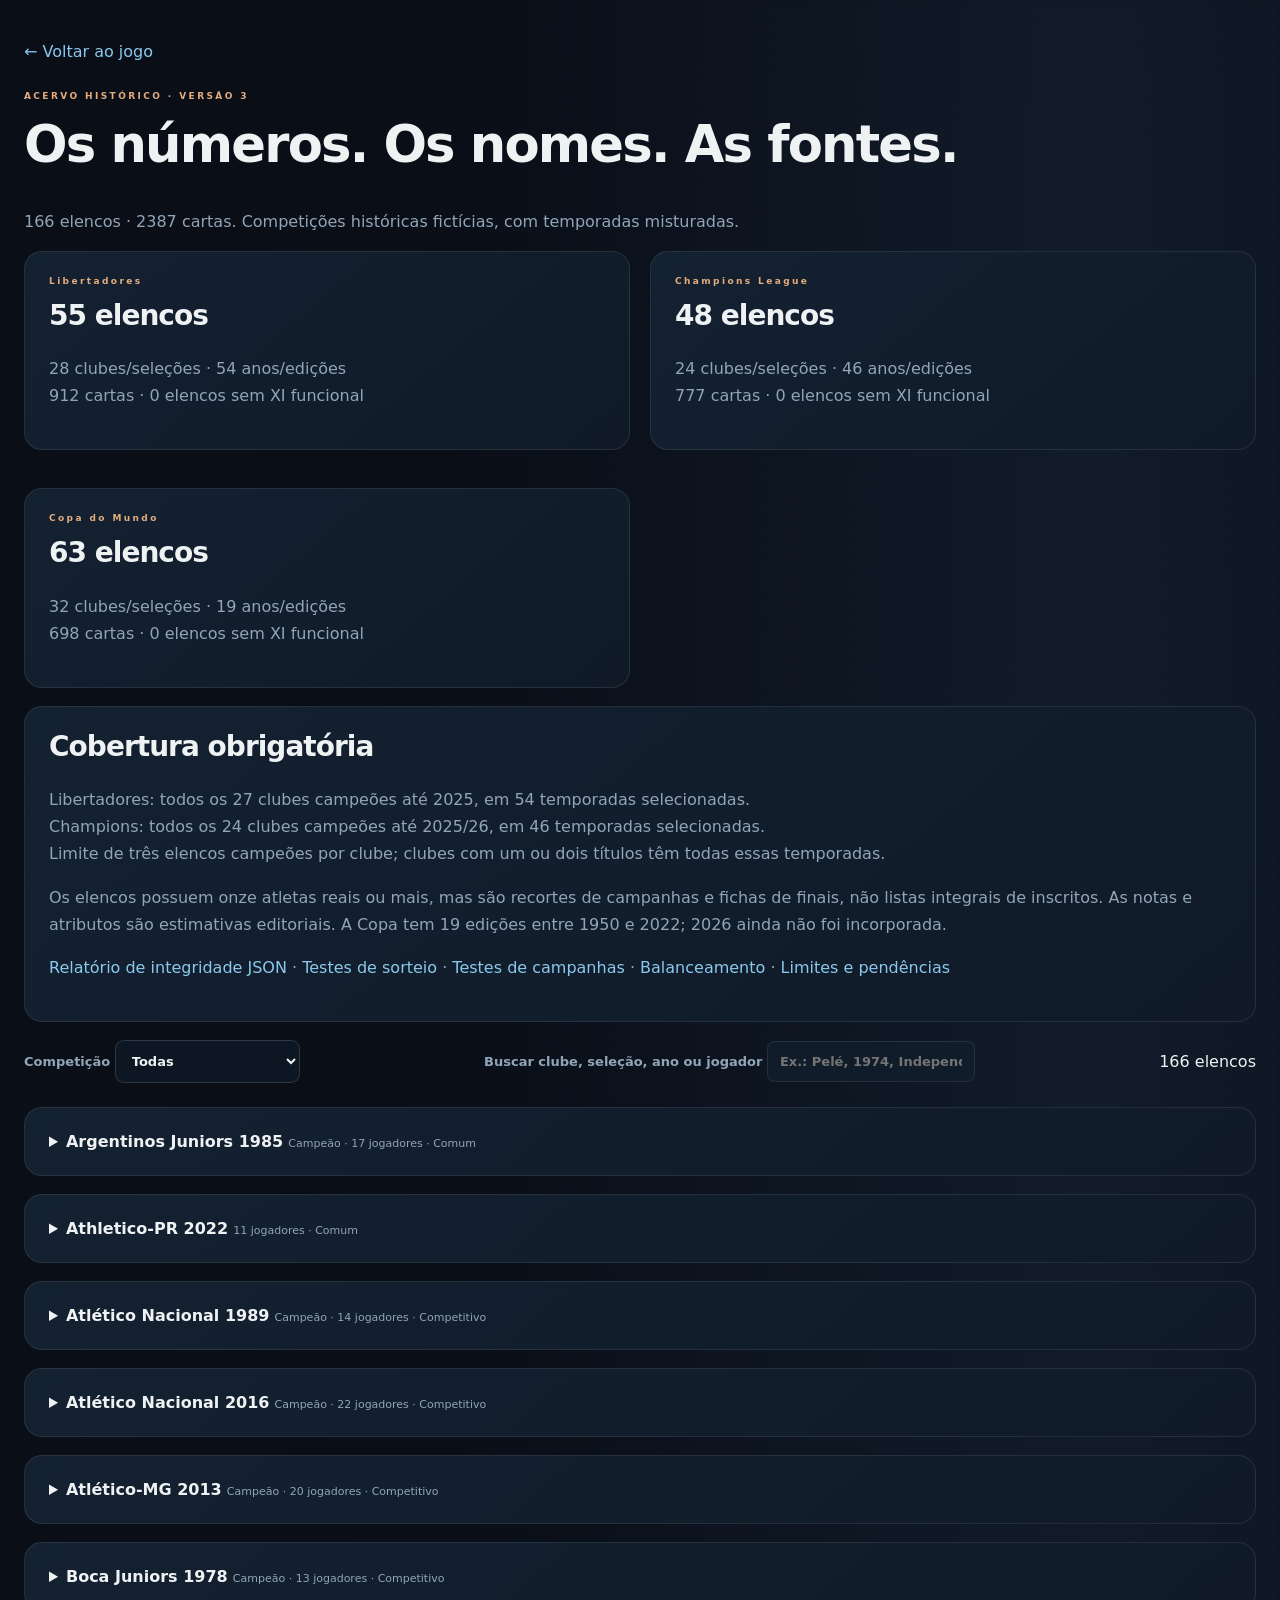
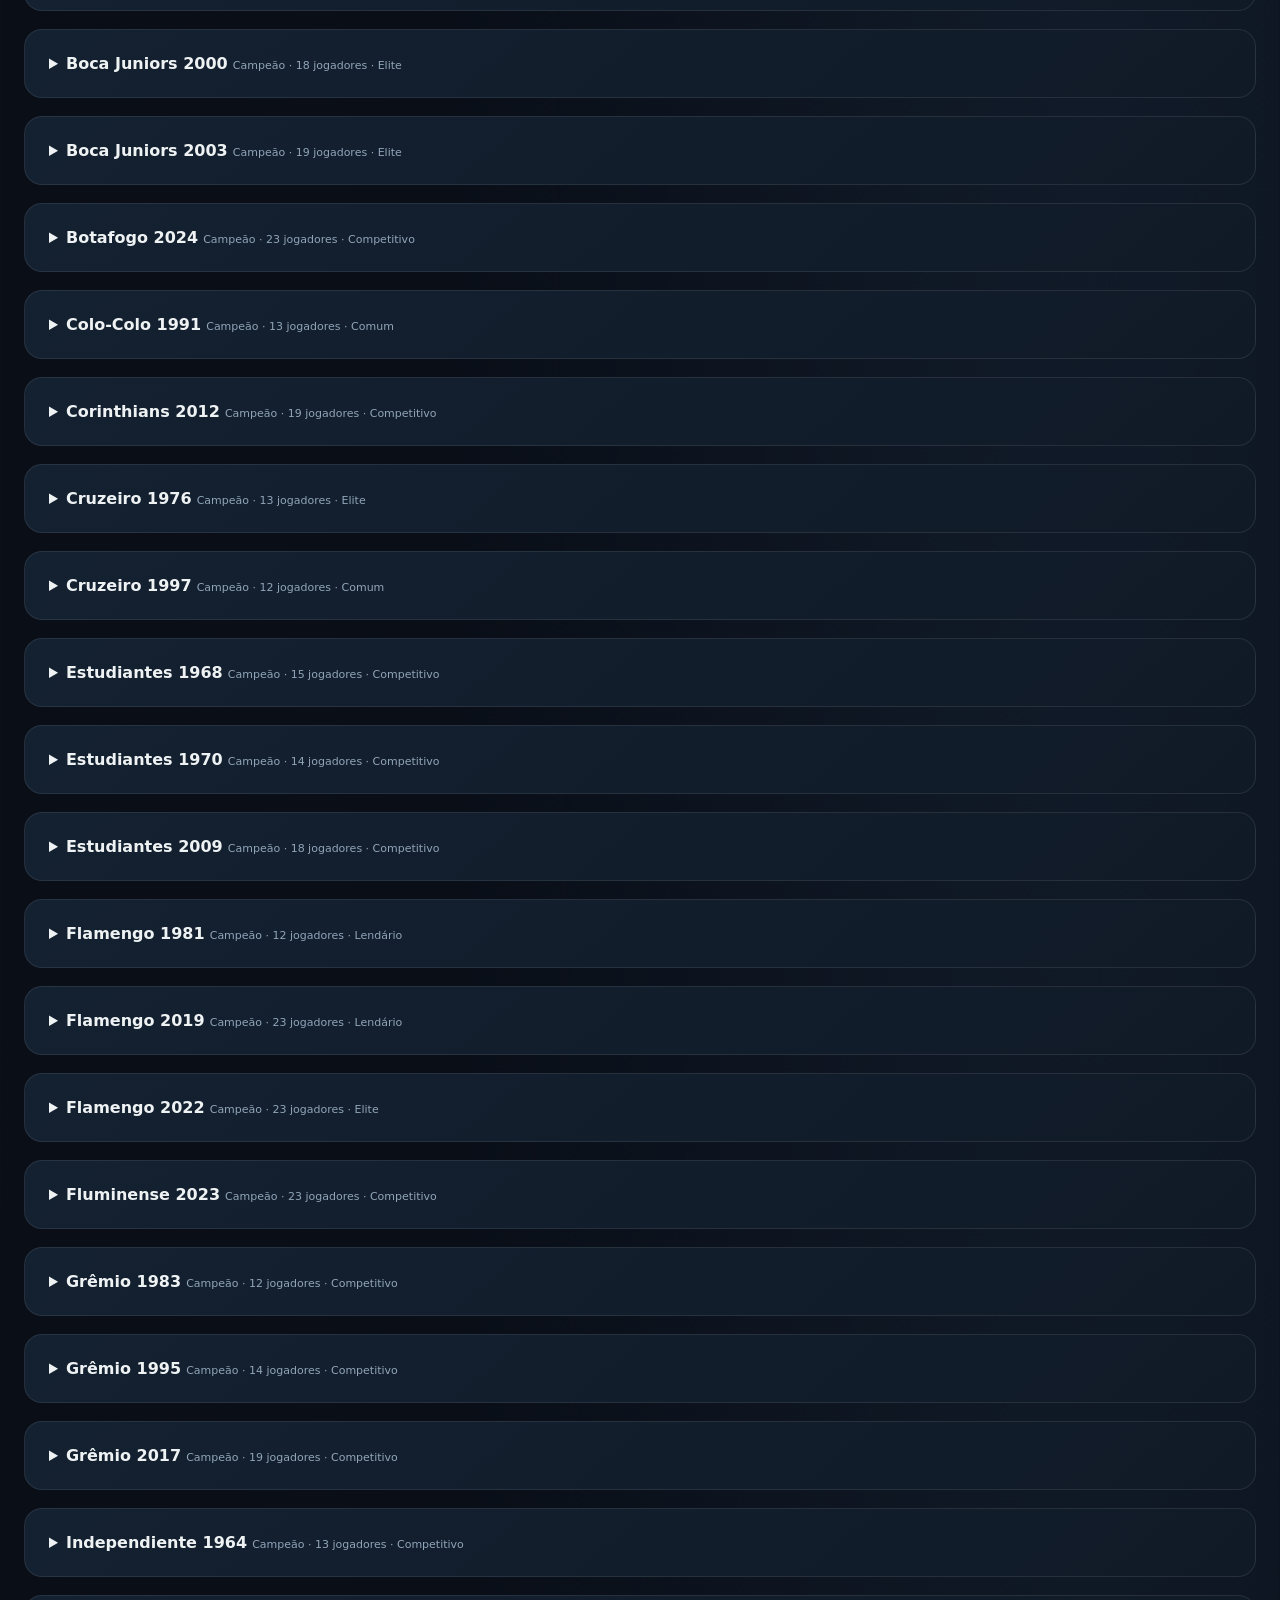
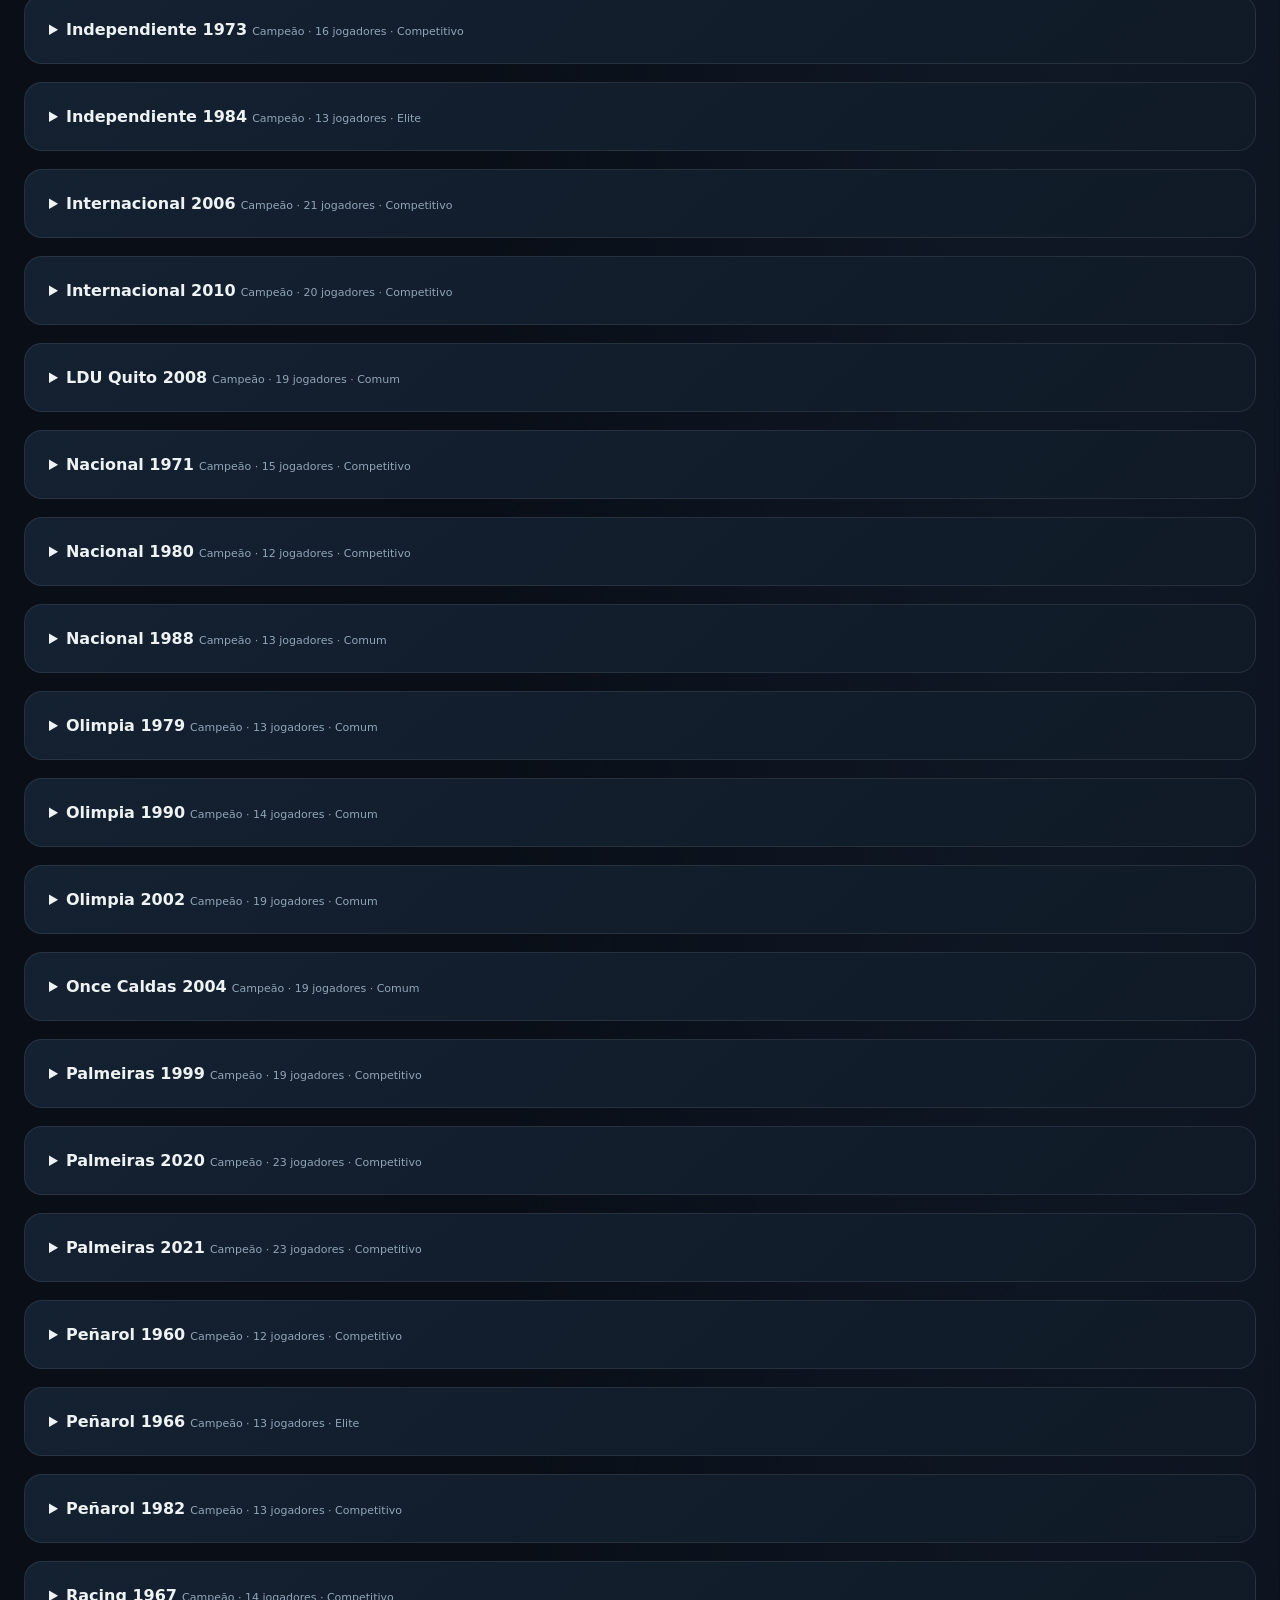
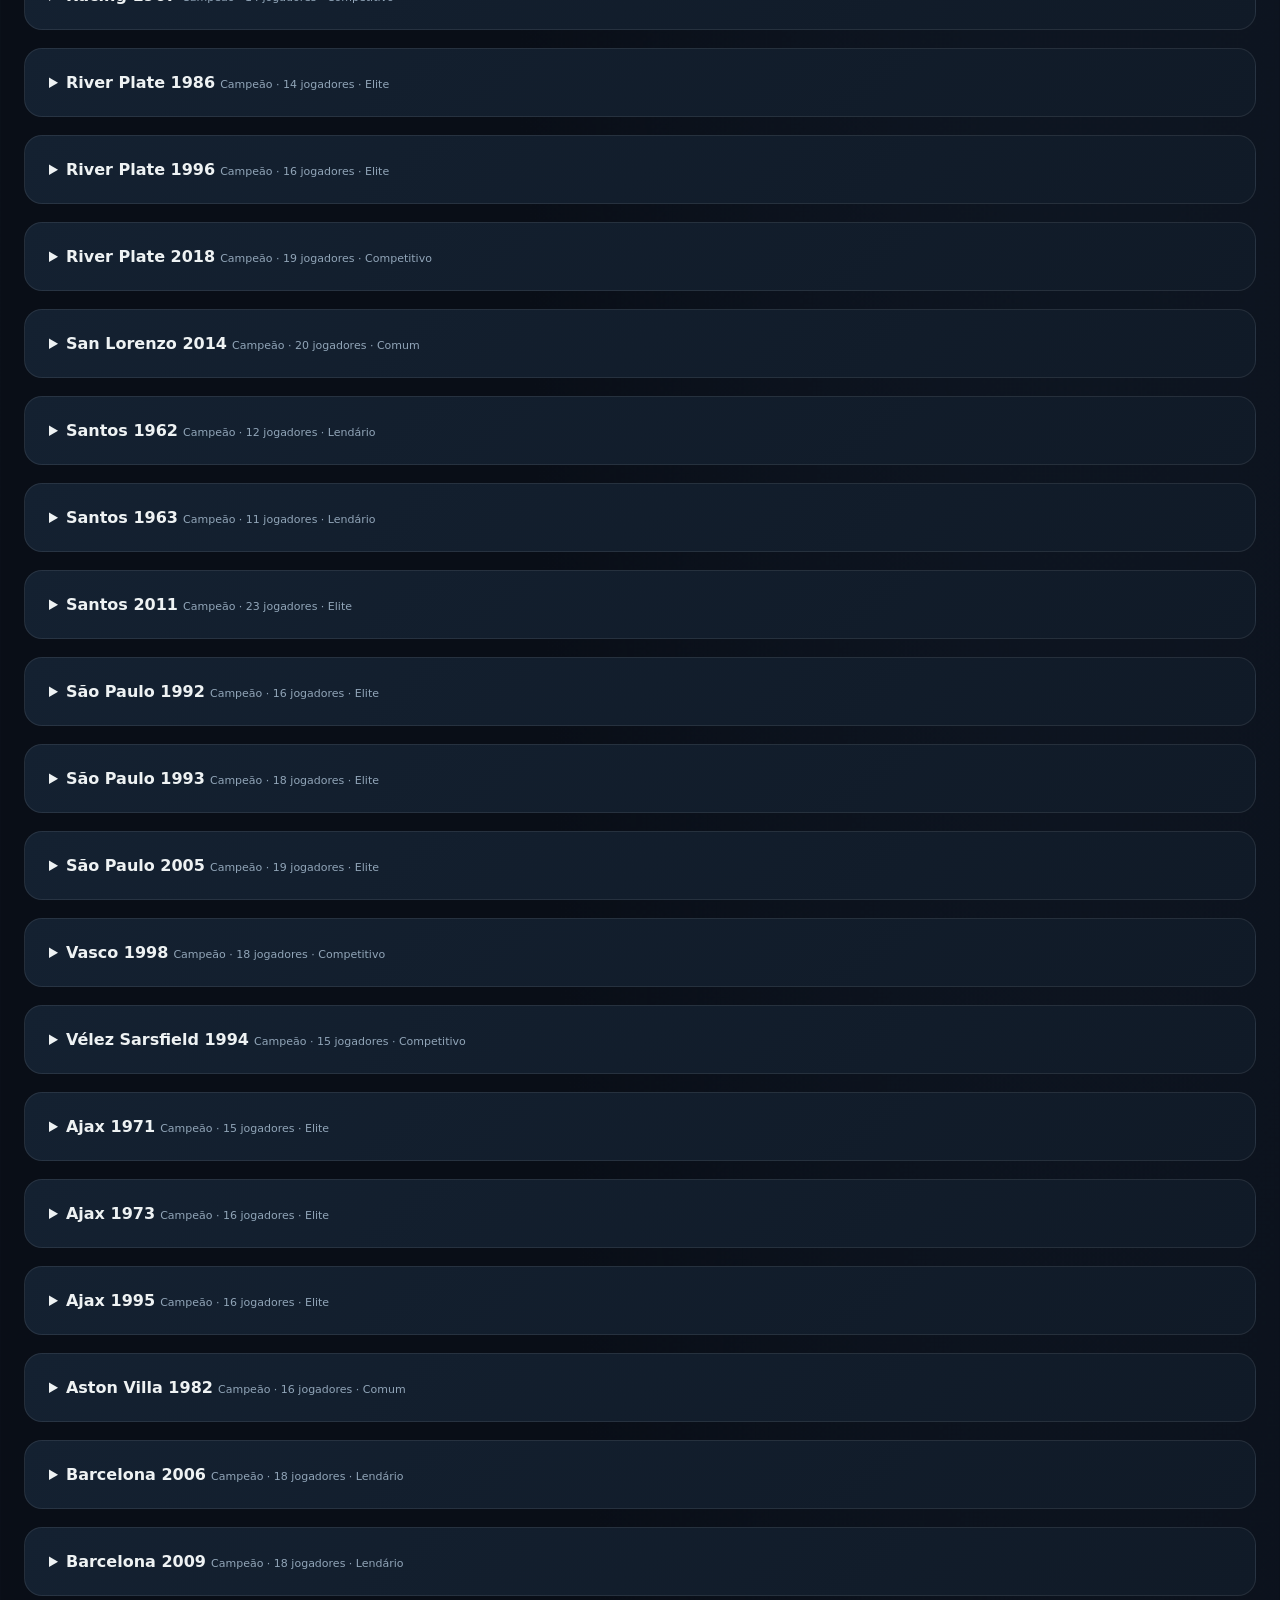
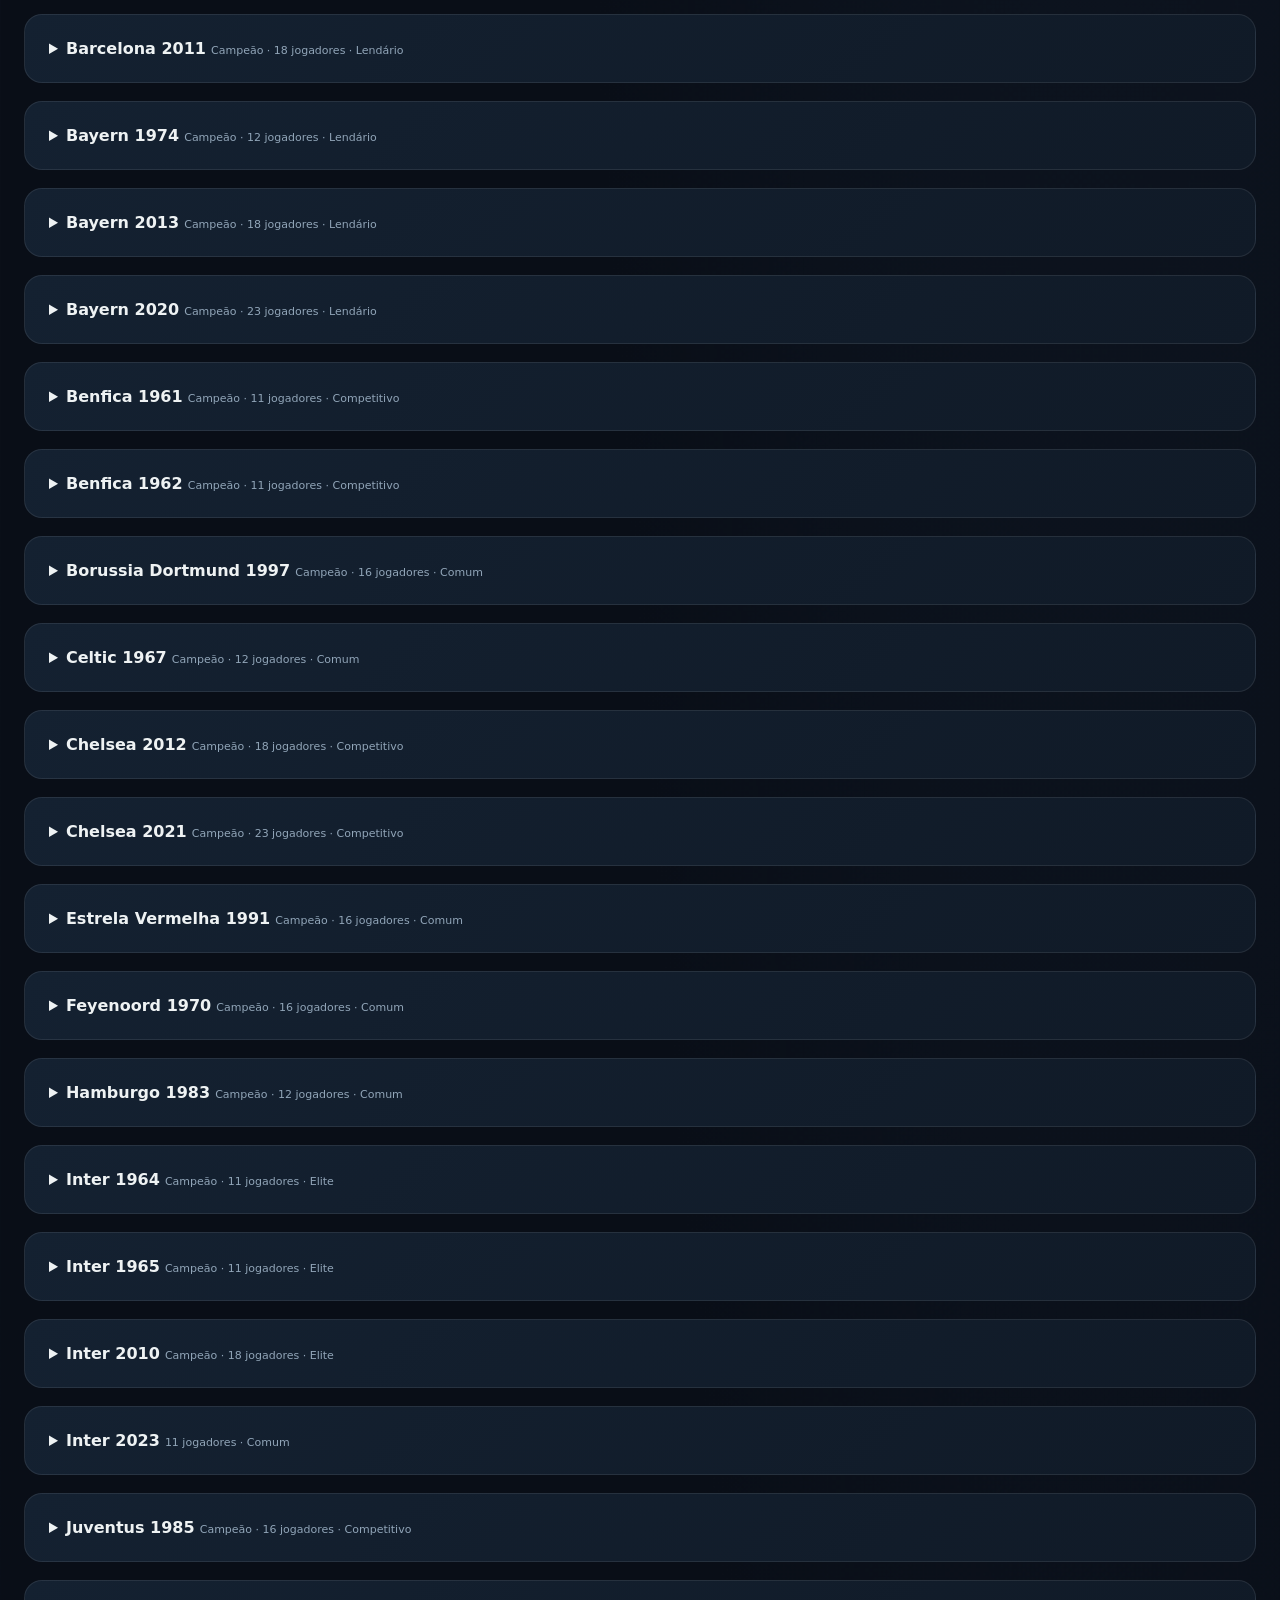
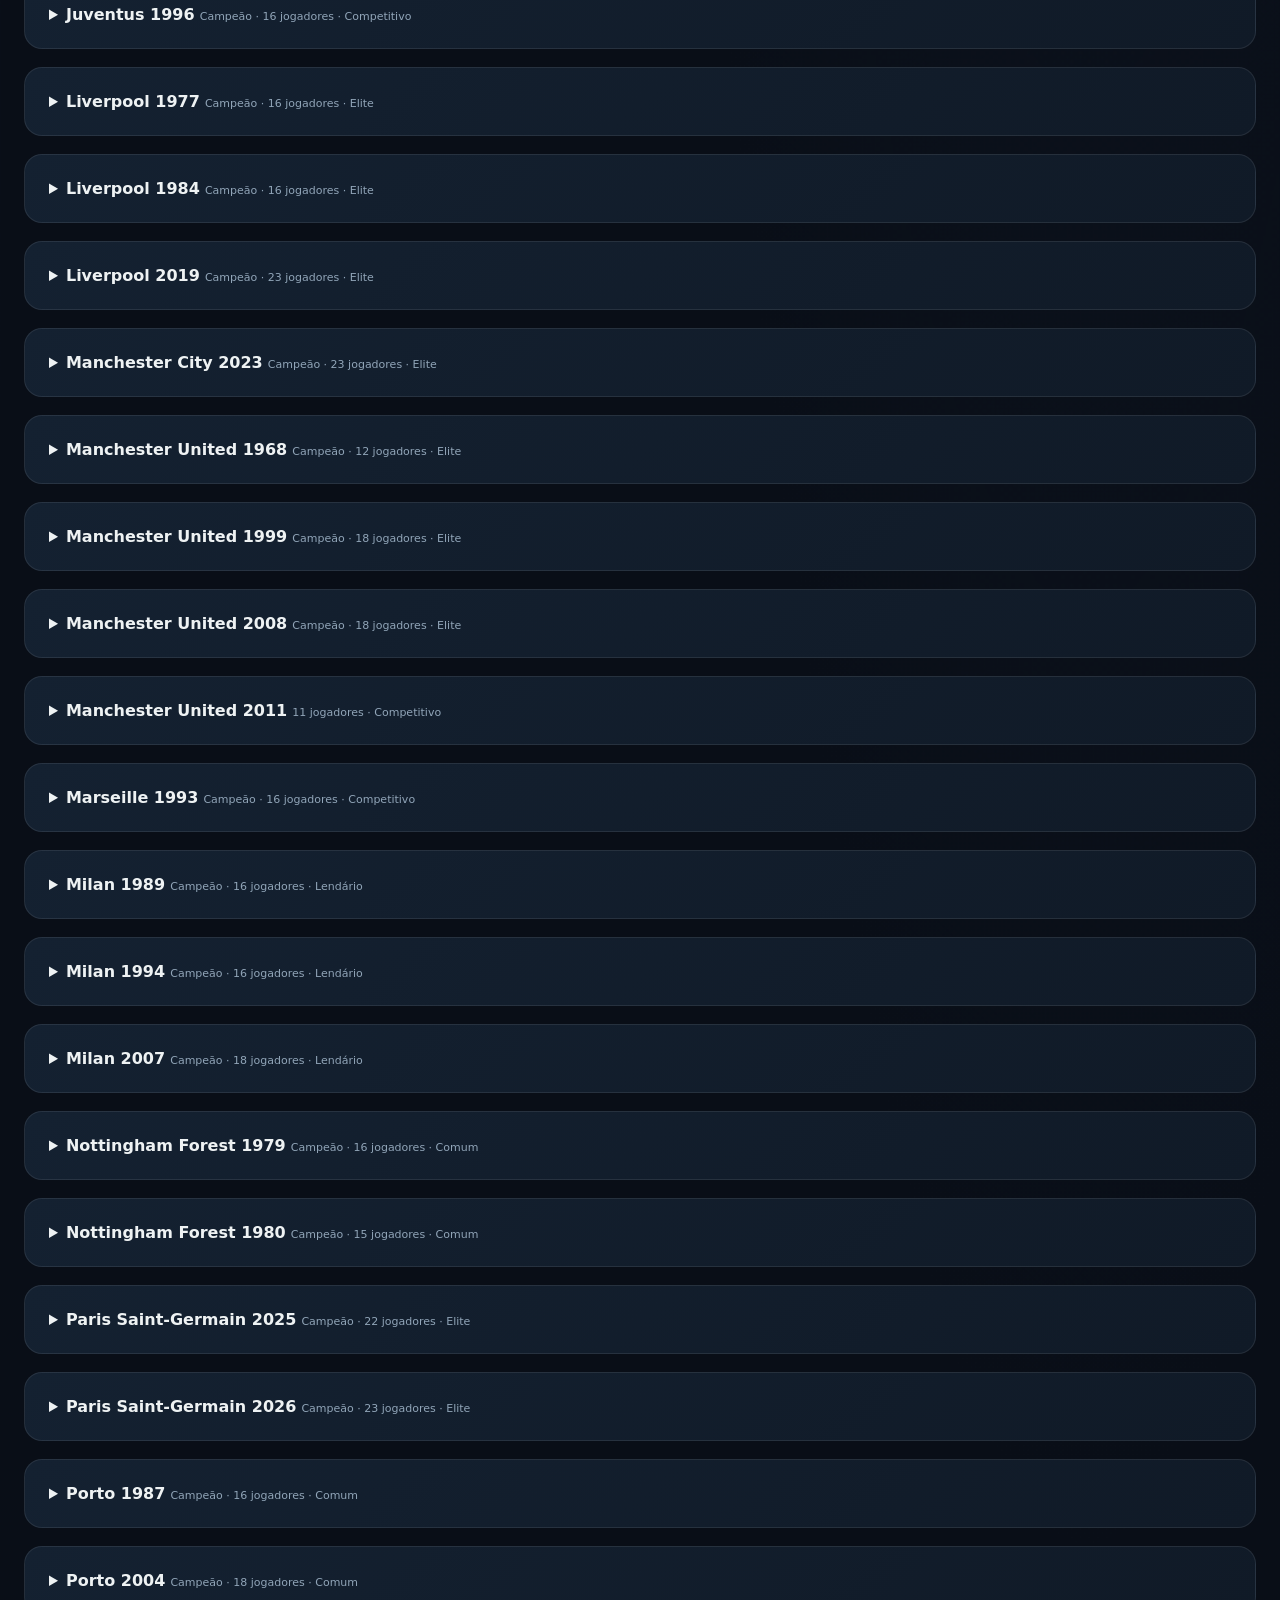
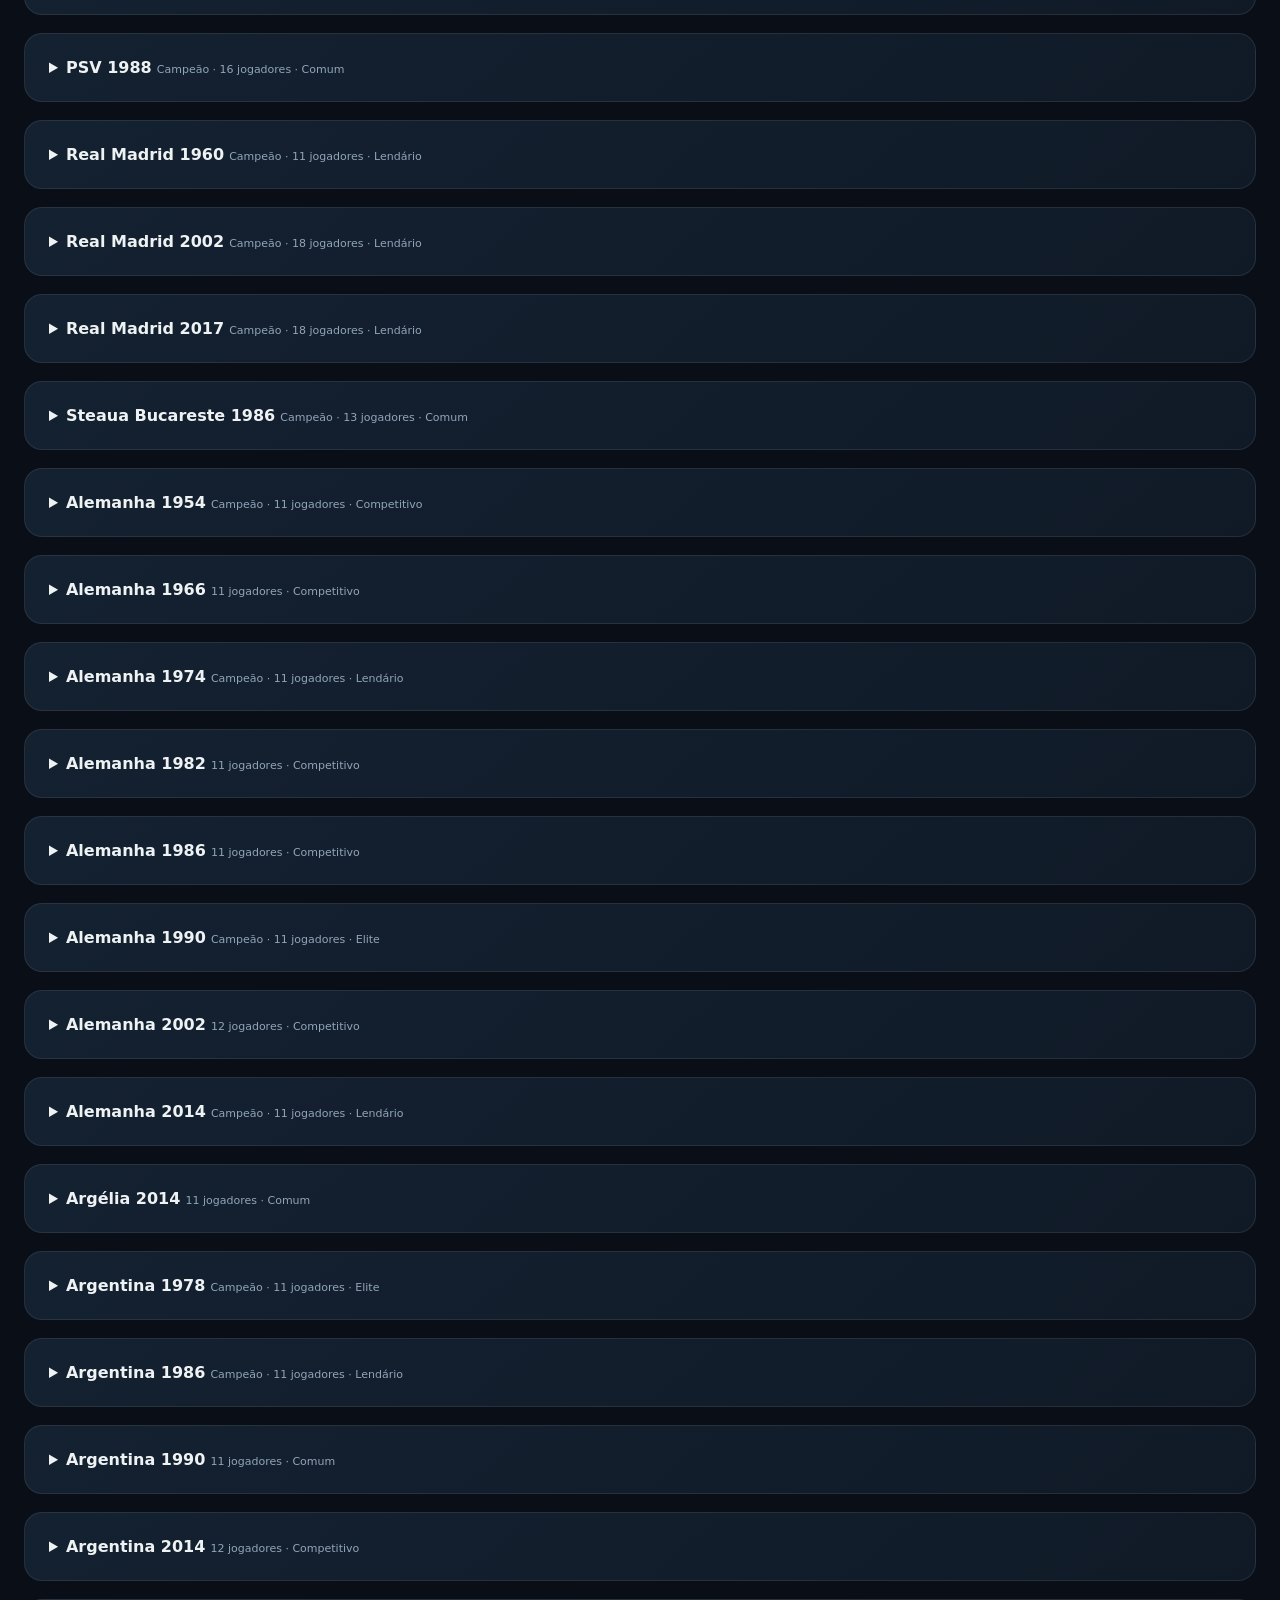
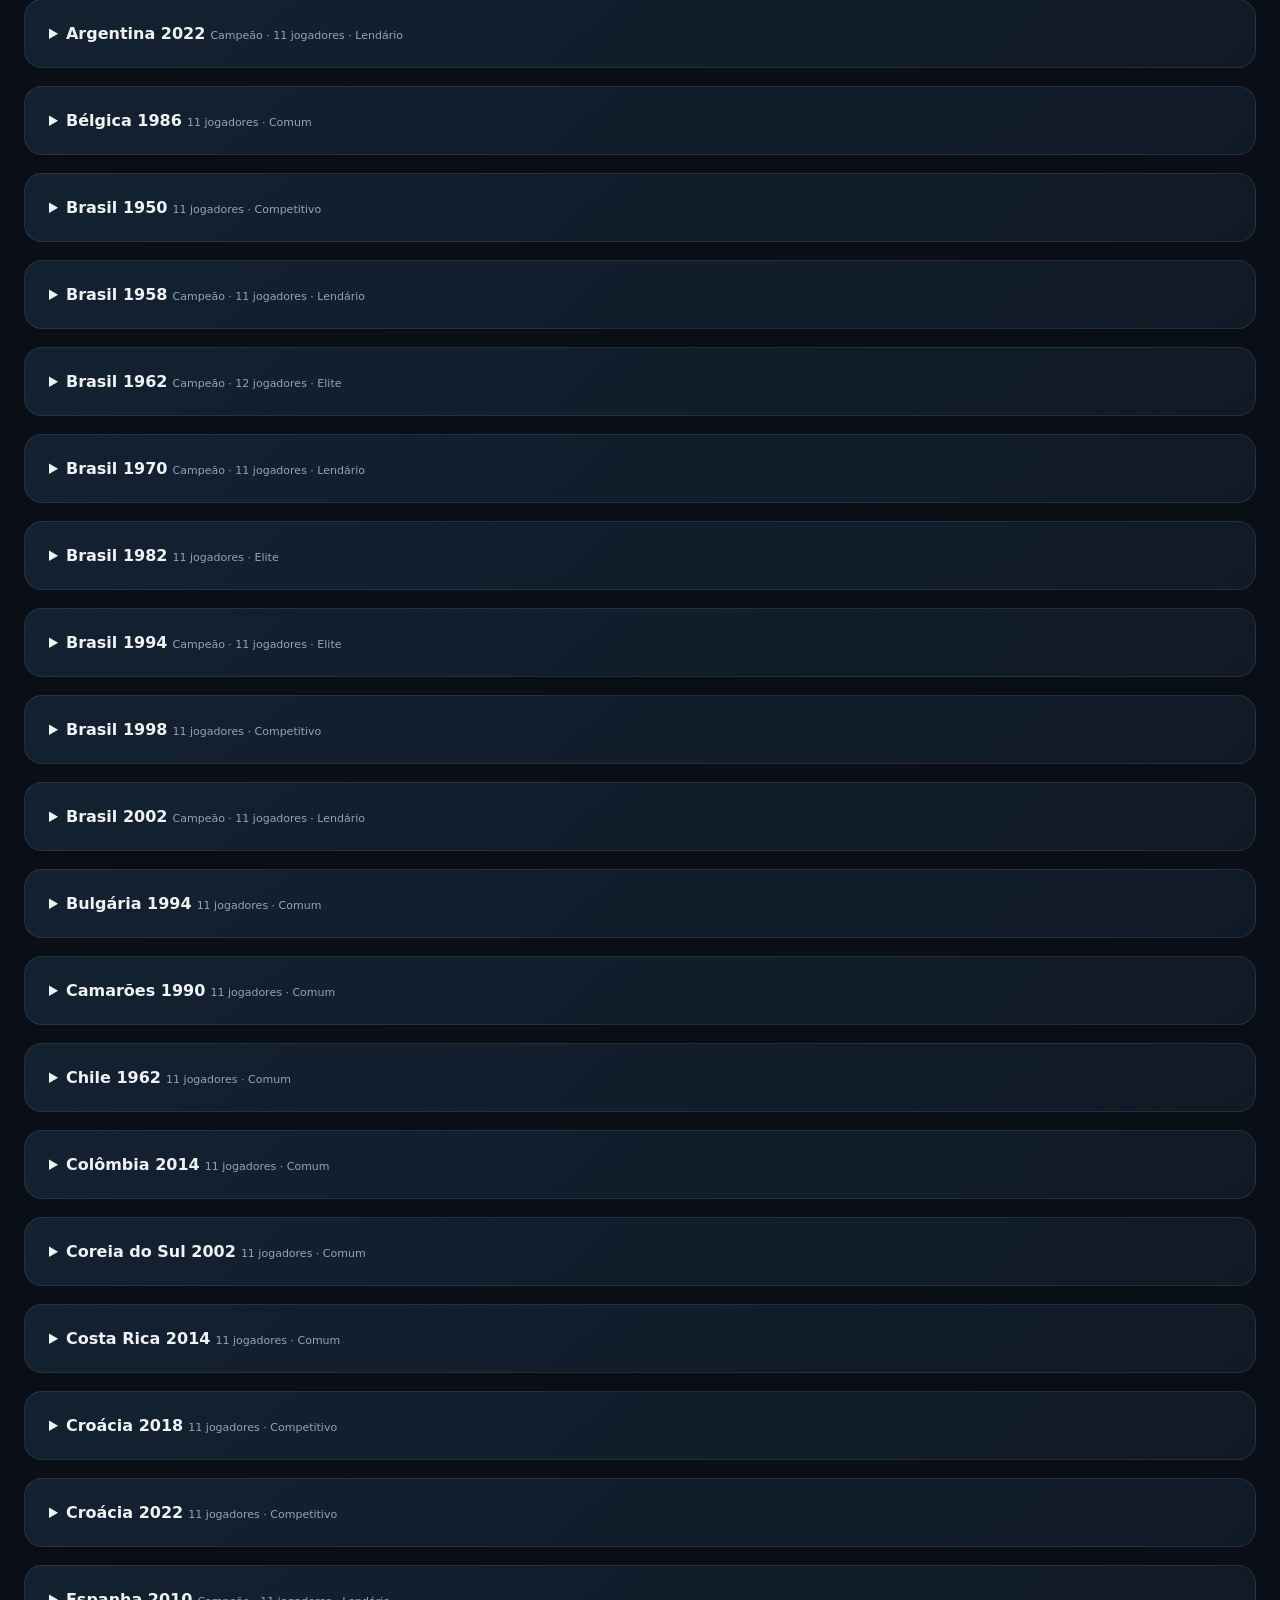
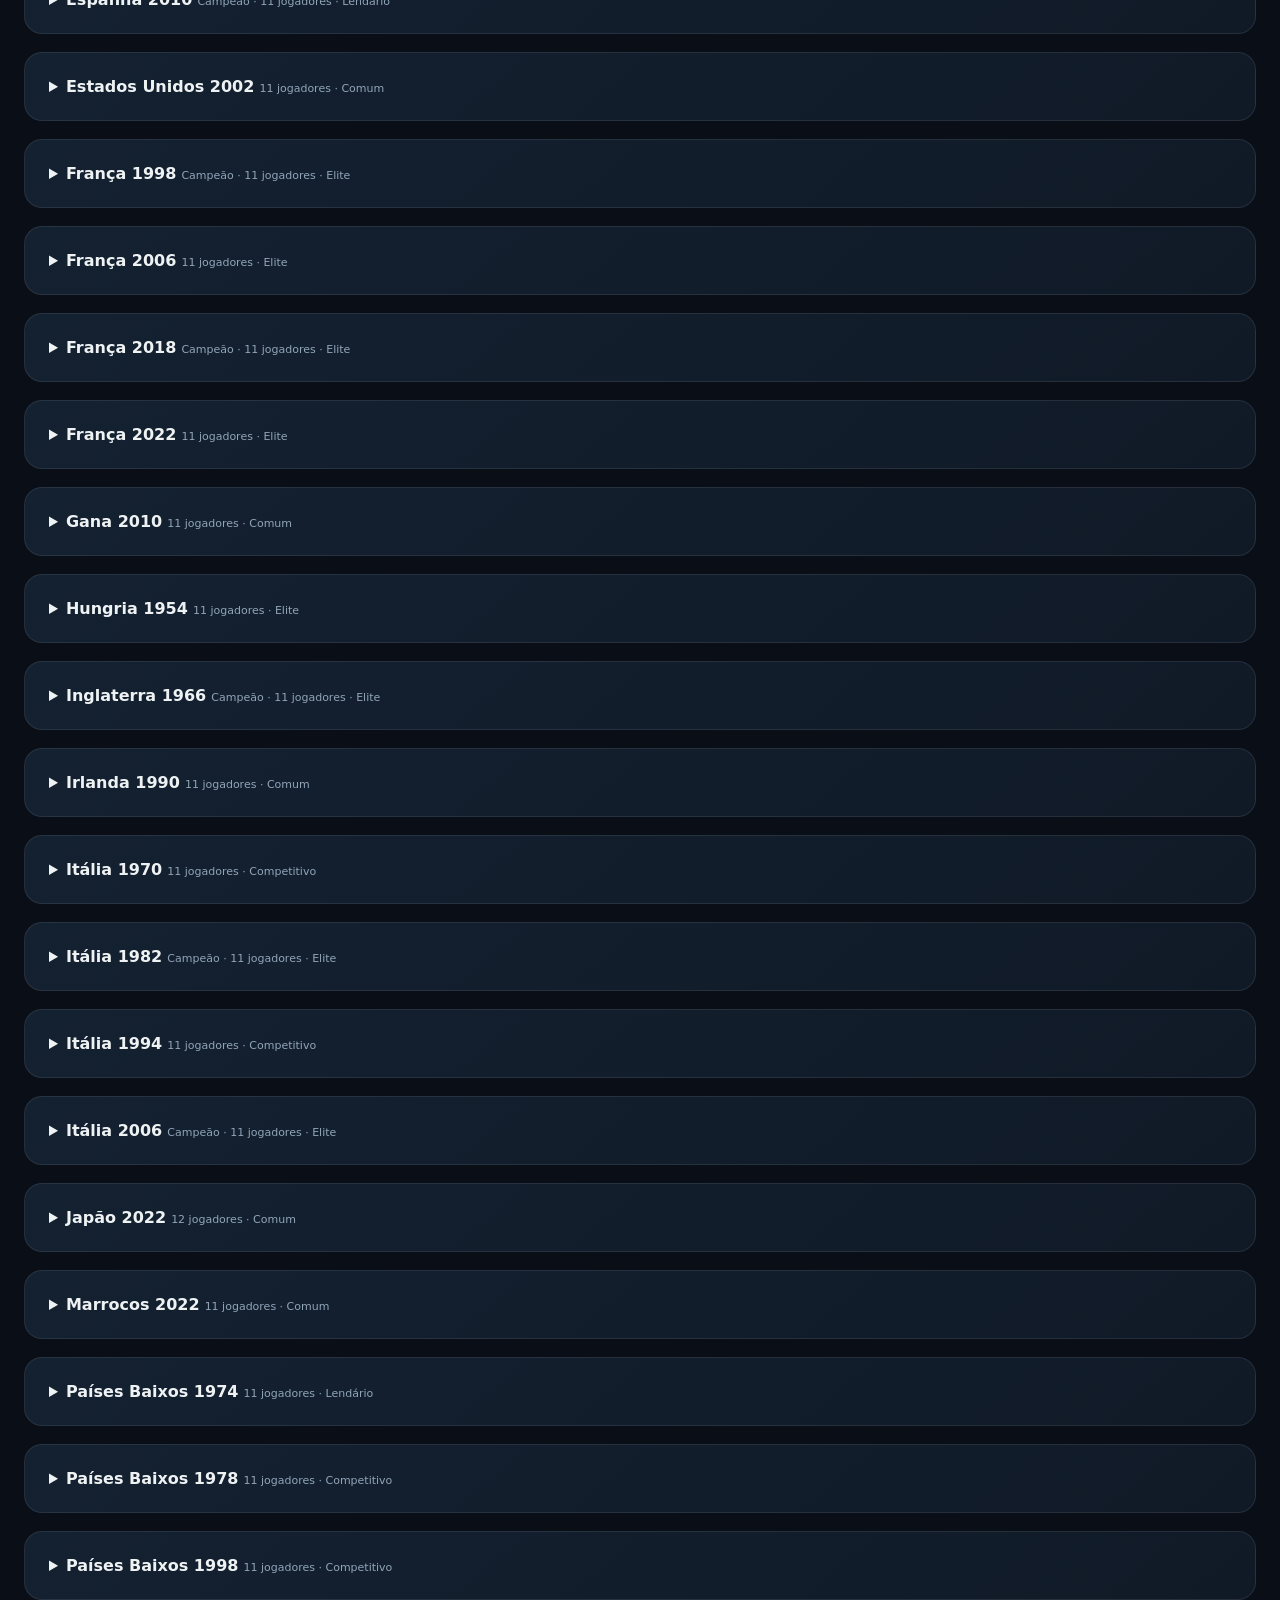
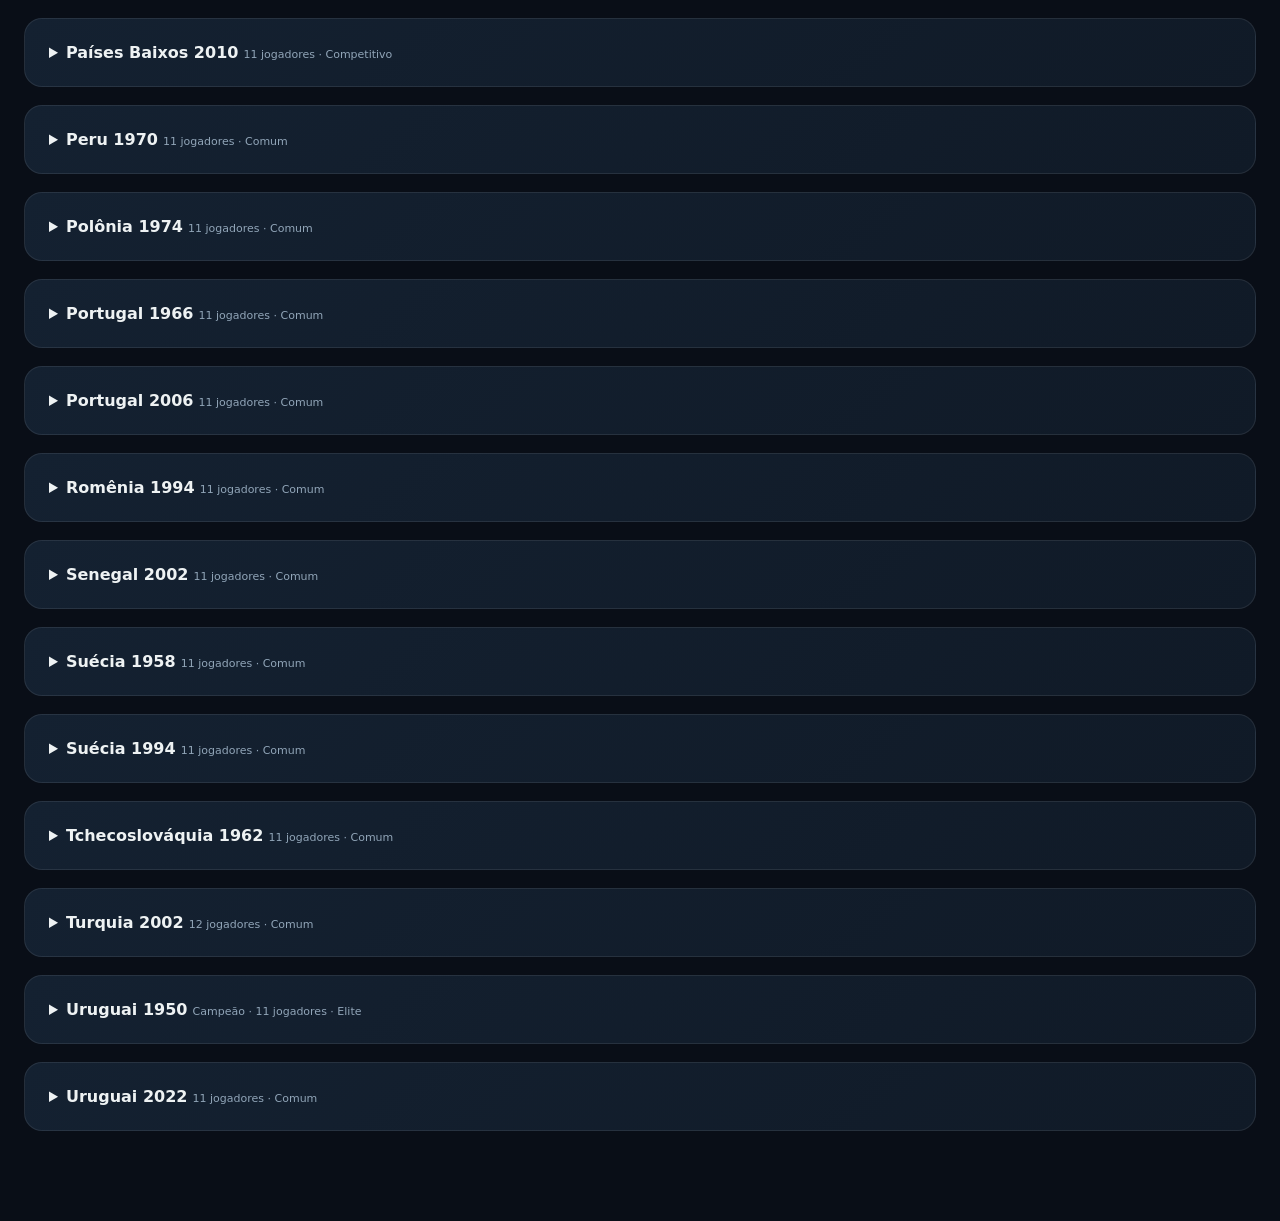
==== docs/AUDITORIA.html @ f054709a "Introduce original interface, remove Brasileirao and publish data audits" ====
<!doctype html><html lang="pt-BR"><head><meta charset="utf-8"><meta name="viewport" content="width=device-width,initial-scale=1"><title>Acervo e auditoria — FutLegacy</title><link rel="stylesheet" href="../css/identity.css"></head><body><main><a href="../">← Voltar ao jogo</a><span class="eyebrow" style="margin-top:30px">ACERVO HISTÓRICO · VERSÃO 3</span><h1>Os números. Os nomes. As fontes.</h1><p>166 elencos · 2387 cartas. Competições históricas fictícias, com temporadas misturadas.</p><section class="grid"><article class="panel"><span class="eyebrow">Libertadores</span><h2>55 elencos</h2><p>28 clubes/seleções · 54 anos/edições<br>912 cartas · 0 elencos sem XI funcional</p></article><article class="panel"><span class="eyebrow">Champions League</span><h2>48 elencos</h2><p>24 clubes/seleções · 46 anos/edições<br>777 cartas · 0 elencos sem XI funcional</p></article><article class="panel"><span class="eyebrow">Copa do Mundo</span><h2>63 elencos</h2><p>32 clubes/seleções · 19 anos/edições<br>698 cartas · 0 elencos sem XI funcional</p></article></section><section class="panel"><h2>Cobertura obrigatória</h2><p>Libertadores: todos os 27 clubes campeões até 2025, em 54 temporadas selecionadas.<br>Champions: todos os 24 clubes campeões até 2025/26, em 46 temporadas selecionadas.<br>Limite de três elencos campeões por clube; clubes com um ou dois títulos têm todas essas temporadas.</p><p>Os elencos possuem onze atletas reais ou mais, mas são recortes de campanhas e fichas de finais, não listas integrais de inscritos. As notas e atributos são estimativas editoriais. A Copa tem 19 edições entre 1950 e 2022; 2026 ainda não foi incorporada.</p><p><a href="audit-report.json">Relatório de integridade JSON</a> · <a href="draw-report.json">Testes de sorteio</a> · <a href="game-test-report.json">Testes de campanhas</a> · <a href="balance-report.json">Balanceamento</a> · <a href="PENDENCIAS.md">Limites e pendências</a></p></section><div class="toolbar"><label for="competition">Competição <select id="competition"><option value="all">Todas</option><option value="lib">Libertadores</option><option value="ucl">Champions League</option><option value="wc">Copa do Mundo</option></select></label><label for="search">Buscar clube, seleção, ano ou jogador <input id="search" style="padding:12px;border:1px solid var(--line);background:var(--surface);color:var(--text);border-radius:8px;max-width:100%" placeholder="Ex.: Pelé, 1974, Independiente"></label><span id="count">166 elencos</span></div><details class="panel squad-record" data-comp="lib" data-search="argentinos juniors 1985 enrique vidallé carmelo villalba josé luis pavoni jorge olguín adrián domenech emilio commisso sergio batista mario videla josé antonio castro claudio borghi carlos ereros jorge pellegrini armando dely valdés juan josé lópez renato corsi carlos mayor miguel lemme"><summary><b>Argentinos Juniors 1985</b> <span style="color:var(--muted);font-size:11px">Campeão · 17 jogadores · Comum</span></summary><p>Recorte de jogadores da campanha; não é lista integral de inscritos.</p><p><a href="Fichas das finais da Libertadores; recorte de titulares e reservas selecionados, não todos os inscritos.">Fonte do elenco ↗</a></p><p>Todos os títulos do clube no recorte são obrigatórios.</p><table><thead><tr><th>Jogador</th><th>Posições</th><th>OVR</th></tr></thead><tbody><tr><td>Claudio Borghi</td><td>MEI</td><td>92</td></tr><tr><td>Sergio Batista</td><td>VOL</td><td>87</td></tr><tr><td>Enrique Vidallé</td><td>GOL</td><td>86</td></tr><tr><td>Jorge Olguín</td><td>ZAG</td><td>86</td></tr><tr><td>Juan José López</td><td>MC</td><td>85</td></tr><tr><td>Mario Videla</td><td>MC</td><td>85</td></tr><tr><td>Adrián Domenech</td><td>LE</td><td>84</td></tr><tr><td>Emilio Commisso</td><td>MC</td><td>84</td></tr><tr><td>José Luis Pavoni</td><td>ZAG</td><td>84</td></tr><tr><td>José Antonio Castro</td><td>PD</td><td>83</td></tr><tr><td>Carlos Ereros</td><td>ATA</td><td>82</td></tr><tr><td>Armando Dely Valdés</td><td>ATA</td><td>81</td></tr><tr><td>Renato Corsi</td><td>MD</td><td>81</td></tr><tr><td>Carlos Mayor</td><td>LE / ZAG</td><td>80</td></tr><tr><td>Carmelo Villalba</td><td>LD</td><td>80</td></tr><tr><td>Jorge Pellegrini</td><td>ZAG</td><td>80</td></tr><tr><td>Miguel Lemme</td><td>VOL</td><td>78</td></tr></tbody></table></details><details class="panel squad-record" data-comp="lib" data-search="athletico-pr 2022 bento khellven pedro henrique thiago heleno abner fernandinho alex santana hugo moura vitinho vitor roque vitor bueno"><summary><b>Athletico-PR 2022</b> <span style="color:var(--muted);font-size:11px">11 jogadores · Comum</span></summary><p>Recorte XI da campanha anterior, preservado.</p><p><a href="../docs/FONTES.md">Fonte do elenco ↗</a></p><table><thead><tr><th>Jogador</th><th>Posições</th><th>OVR</th></tr></thead><tbody><tr><td>Bento</td><td>GOL</td><td>84</td></tr><tr><td>Fernandinho</td><td>VOL / MC</td><td>84</td></tr><tr><td>Vitor Roque</td><td>ATA / PE</td><td>83</td></tr><tr><td>Thiago Heleno</td><td>ZAG</td><td>82</td></tr><tr><td>Pedro Henrique</td><td>ZAG</td><td>79</td></tr><tr><td>Abner</td><td>LE / ME</td><td>78</td></tr><tr><td>Alex Santana</td><td>MC / VOL</td><td>78</td></tr><tr><td>Hugo Moura</td><td>VOL / MC</td><td>78</td></tr><tr><td>Khellven</td><td>LD / MD</td><td>78</td></tr><tr><td>Vitor Bueno</td><td>MEI / ATA</td><td>77</td></tr><tr><td>Vitinho</td><td>PE / PD</td><td>76</td></tr></tbody></table></details><details class="panel squad-record" data-comp="lib" data-search="atlético nacional 1989 rené higuita león villa luis perea andrés escobar gildardo gómez leonel álvarez alexis garcía luis fajardo jaime arango albeiro usuriaga felipe pérez john jairo carmona níver arboleda john jairo tréllez"><summary><b>Atlético Nacional 1989</b> <span style="color:var(--muted);font-size:11px">Campeão · 14 jogadores · Competitivo</span></summary><p>Recorte de jogadores da campanha; não é lista integral de inscritos.</p><p><a href="Fichas das finais da Libertadores; recorte de titulares e reservas selecionados, não todos os inscritos.">Fonte do elenco ↗</a></p><p>Todos os títulos do clube no recorte são obrigatórios.</p><table><thead><tr><th>Jogador</th><th>Posições</th><th>OVR</th></tr></thead><tbody><tr><td>René Higuita</td><td>GOL</td><td>91</td></tr><tr><td>Andrés Escobar</td><td>ZAG</td><td>90</td></tr><tr><td>Leonel Álvarez</td><td>VOL</td><td>90</td></tr><tr><td>Albeiro Usuriaga</td><td>ATA</td><td>87</td></tr><tr><td>Alexis García</td><td>MC</td><td>87</td></tr><tr><td>John Jairo Tréllez</td><td>ATA / PD</td><td>86</td></tr><tr><td>Luis Perea</td><td>ZAG</td><td>86</td></tr><tr><td>Luis Fajardo</td><td>MEI</td><td>85</td></tr><tr><td>Jaime Arango</td><td>PD</td><td>83</td></tr><tr><td>Felipe Pérez</td><td>PE</td><td>82</td></tr><tr><td>Gildardo Gómez</td><td>LE</td><td>82</td></tr><tr><td>León Villa</td><td>LD</td><td>80</td></tr><tr><td>Níver Arboleda</td><td>MC</td><td>80</td></tr><tr><td>John Jairo Carmona</td><td>LD</td><td>79</td></tr></tbody></table></details><details class="panel squad-record" data-comp="lib" data-search="atlético nacional 2016 franco armani daniel bocanegra davinson sánchez alexis henríquez farid díaz alexander mejía alejandro guerra orlando berrío macnelly torres marlos moreno miguel borja sebastián pérez diego arias cristian bonilla felipe aguilar edwin velasco andrés ibargüen elkin blanco ezequiel rescaldani luis enrique martínez francisco nájera gilberto garcía"><summary><b>Atlético Nacional 2016</b> <span style="color:var(--muted);font-size:11px">Campeão · 22 jogadores · Competitivo</span></summary><p>Recorte de jogadores da campanha; não é lista integral de inscritos.</p><p><a href="Fichas das finais da Libertadores; recorte de titulares e reservas selecionados, não todos os inscritos.">Fonte do elenco ↗</a></p><p>Todos os títulos do clube no recorte são obrigatórios.</p><table><thead><tr><th>Jogador</th><th>Posições</th><th>OVR</th></tr></thead><tbody><tr><td>Miguel Borja</td><td>ATA</td><td>94</td></tr><tr><td>Alejandro Guerra</td><td>MEI</td><td>92</td></tr><tr><td>Macnelly Torres</td><td>MEI</td><td>92</td></tr><tr><td>Franco Armani</td><td>GOL</td><td>91</td></tr><tr><td>Davinson Sánchez</td><td>ZAG</td><td>90</td></tr><tr><td>Marlos Moreno</td><td>PE</td><td>89</td></tr><tr><td>Orlando Berrío</td><td>PD</td><td>89</td></tr><tr><td>Sebastián Pérez</td><td>VOL / MC</td><td>88</td></tr><tr><td>Alexis Henríquez</td><td>ZAG</td><td>87</td></tr><tr><td>Alexander Mejía</td><td>VOL</td><td>86</td></tr><tr><td>Daniel Bocanegra</td><td>LD</td><td>86</td></tr><tr><td>Farid Díaz</td><td>LE</td><td>85</td></tr><tr><td>Andrés Ibargüen</td><td>PE</td><td>84</td></tr><tr><td>Diego Arias</td><td>VOL / MC</td><td>84</td></tr><tr><td>Felipe Aguilar</td><td>ZAG</td><td>83</td></tr><tr><td>Gilberto García</td><td>LD</td><td>82</td></tr><tr><td>Francisco Nájera</td><td>ZAG</td><td>81</td></tr><tr><td>Elkin Blanco</td><td>VOL</td><td>79</td></tr><tr><td>Ezequiel Rescaldani</td><td>ATA</td><td>79</td></tr><tr><td>Cristian Bonilla</td><td>GOL</td><td>78</td></tr><tr><td>Edwin Velasco</td><td>LE</td><td>78</td></tr><tr><td>Luis Enrique Martínez</td><td>GOL</td><td>78</td></tr></tbody></table></details><details class="panel squad-record" data-comp="lib" data-search="atlético-mg 2013 victor michel leonardo silva réver júnior césar josué pierre ronaldinho bernard diego tardelli jô marcos rocha richarlyson luan giovanni gilberto silva rosinei alecsandro guilherme leandro donizete"><summary><b>Atlético-MG 2013</b> <span style="color:var(--muted);font-size:11px">Campeão · 20 jogadores · Competitivo</span></summary><p>Recorte de jogadores da campanha; não é lista integral de inscritos.</p><p><a href="Fichas das finais da Libertadores; recorte de titulares e reservas selecionados, não todos os inscritos.">Fonte do elenco ↗</a></p><p>Todos os títulos do clube no recorte são obrigatórios.</p><table><thead><tr><th>Jogador</th><th>Posições</th><th>OVR</th></tr></thead><tbody><tr><td>Ronaldinho</td><td>MEI / PE</td><td>95</td></tr><tr><td>Victor</td><td>GOL</td><td>94</td></tr><tr><td>Jô</td><td>ATA</td><td>93</td></tr><tr><td>Bernard</td><td>PE</td><td>92</td></tr><tr><td>Diego Tardelli</td><td>ATA / PD</td><td>92</td></tr><tr><td>Leonardo Silva</td><td>ZAG</td><td>89</td></tr><tr><td>Réver</td><td>ZAG</td><td>89</td></tr><tr><td>Pierre</td><td>VOL</td><td>88</td></tr><tr><td>Josué</td><td>VOL</td><td>87</td></tr><tr><td>Luan</td><td>ATA / PD</td><td>87</td></tr><tr><td>Marcos Rocha</td><td>LD</td><td>87</td></tr><tr><td>Leandro Donizete</td><td>VOL</td><td>86</td></tr><tr><td>Júnior César</td><td>LE</td><td>85</td></tr><tr><td>Richarlyson</td><td>LE / VOL</td><td>84</td></tr><tr><td>Gilberto Silva</td><td>VOL / ZAG</td><td>83</td></tr><tr><td>Alecsandro</td><td>ATA</td><td>82</td></tr><tr><td>Guilherme</td><td>MEI / ATA</td><td>82</td></tr><tr><td>Giovanni</td><td>GOL</td><td>80</td></tr><tr><td>Michel</td><td>LD</td><td>79</td></tr><tr><td>Rosinei</td><td>MC</td><td>79</td></tr></tbody></table></details><details class="panel squad-record" data-comp="lib" data-search="boca juniors 1978 hugo gatti vicente pernía francisco sá roberto mouzo miguel bordón jorge benítez rubén suñé mario zanabria ernesto mastrángelo carlos horacio salinas hugo perotti carlos rodríguez carlos veglio"><summary><b>Boca Juniors 1978</b> <span style="color:var(--muted);font-size:11px">Campeão · 13 jogadores · Competitivo</span></summary><p>Recorte de jogadores da campanha; não é lista integral de inscritos.</p><p><a href="Fichas das finais da Libertadores; recorte de titulares e reservas selecionados, não todos os inscritos.">Fonte do elenco ↗</a></p><p>1978 venceu a final de volta por 4–0, com a base bicampeã; 2000 reúne Riquelme, Palermo, Samuel e Córdoba; 2003 destaca Tevez, Delgado e o núcleo de Bianchi, com 5–1 agregado na final. 2001 e 2007 também seriam escolhas defensáveis; esta seleção editorial pondera domínio coletivo e força das principais peças.</p><table><thead><tr><th>Jogador</th><th>Posições</th><th>OVR</th></tr></thead><tbody><tr><td>Hugo Gatti</td><td>GOL</td><td>90</td></tr><tr><td>Rubén Suñé</td><td>VOL</td><td>88</td></tr><tr><td>Mario Zanabria</td><td>MEI</td><td>87</td></tr><tr><td>Francisco Sá</td><td>ZAG</td><td>86</td></tr><tr><td>Jorge Benítez</td><td>MC</td><td>86</td></tr><tr><td>Roberto Mouzo</td><td>ZAG</td><td>86</td></tr><tr><td>Ernesto Mastrángelo</td><td>ATA</td><td>85</td></tr><tr><td>Vicente Pernía</td><td>LD</td><td>85</td></tr><tr><td>Carlos Horacio Salinas</td><td>PD</td><td>84</td></tr><tr><td>Carlos Rodríguez</td><td>GOL</td><td>83</td></tr><tr><td>Carlos Veglio</td><td>ATA</td><td>83</td></tr><tr><td>Hugo Perotti</td><td>PE</td><td>82</td></tr><tr><td>Miguel Bordón</td><td>LE</td><td>80</td></tr></tbody></table></details><details class="panel squad-record" data-comp="lib" data-search="boca juniors 2000 óscar córdoba cristian traverso jorge bermúdez sebastián battaglia walter samuel hugo ibarra josé basualdo rodolfo arruabarrena juan román riquelme martín palermo guillermo barros schelotto nicolás burdisso gustavo barros schelotto christian giménez antonio barijho roberto abbondanzieri aníbal matellán césar la paglia"><summary><b>Boca Juniors 2000</b> <span style="color:var(--muted);font-size:11px">Campeão · 18 jogadores · Elite</span></summary><p>Recorte de jogadores da campanha; não é lista integral de inscritos.</p><p><a href="Fichas das finais da Libertadores; recorte de titulares e reservas selecionados, não todos os inscritos.">Fonte do elenco ↗</a></p><p>1978 venceu a final de volta por 4–0, com a base bicampeã; 2000 reúne Riquelme, Palermo, Samuel e Córdoba; 2003 destaca Tevez, Delgado e o núcleo de Bianchi, com 5–1 agregado na final. 2001 e 2007 também seriam escolhas defensáveis; esta seleção editorial pondera domínio coletivo e força das principais peças.</p><table><thead><tr><th>Jogador</th><th>Posições</th><th>OVR</th></tr></thead><tbody><tr><td>Juan Román Riquelme</td><td>MEI</td><td>96</td></tr><tr><td>Martín Palermo</td><td>ATA</td><td>94</td></tr><tr><td>Óscar Córdoba</td><td>GOL</td><td>91</td></tr><tr><td>Walter Samuel</td><td>ZAG</td><td>91</td></tr><tr><td>Guillermo Barros Schelotto</td><td>PD</td><td>90</td></tr><tr><td>Jorge Bermúdez</td><td>ZAG</td><td>90</td></tr><tr><td>Rodolfo Arruabarrena</td><td>LE</td><td>88</td></tr><tr><td>Hugo Ibarra</td><td>LD</td><td>87</td></tr><tr><td>Sebastián Battaglia</td><td>MC</td><td>86</td></tr><tr><td>Antonio Barijho</td><td>ATA</td><td>85</td></tr><tr><td>Cristian Traverso</td><td>VOL</td><td>85</td></tr><tr><td>José Basualdo</td><td>MC</td><td>85</td></tr><tr><td>Nicolás Burdisso</td><td>ZAG</td><td>84</td></tr><tr><td>Roberto Abbondanzieri</td><td>GOL</td><td>84</td></tr><tr><td>Gustavo Barros Schelotto</td><td>MC</td><td>83</td></tr><tr><td>Aníbal Matellán</td><td>ZAG / LE</td><td>82</td></tr><tr><td>César La Paglia</td><td>MEI</td><td>79</td></tr><tr><td>Christian Giménez</td><td>MEI</td><td>79</td></tr></tbody></table></details><details class="panel squad-record" data-comp="lib" data-search="boca juniors 2003 roberto abbondanzieri hugo ibarra rolando schiavi nicolás burdisso clemente rodríguez diego cagna sebastián battaglia raúl cascini guillermo barros schelotto marcelo delgado carlos tevez javier villarreal willy caballero pablo jerez raúl estévez franco cángele gustavo pinto miguel caneo josé maría calvo"><summary><b>Boca Juniors 2003</b> <span style="color:var(--muted);font-size:11px">Campeão · 19 jogadores · Elite</span></summary><p>Recorte de jogadores da campanha; não é lista integral de inscritos.</p><p><a href="Fichas das finais da Libertadores; recorte de titulares e reservas selecionados, não todos os inscritos.">Fonte do elenco ↗</a></p><p>1978 venceu a final de volta por 4–0, com a base bicampeã; 2000 reúne Riquelme, Palermo, Samuel e Córdoba; 2003 destaca Tevez, Delgado e o núcleo de Bianchi, com 5–1 agregado na final. 2001 e 2007 também seriam escolhas defensáveis; esta seleção editorial pondera domínio coletivo e força das principais peças.</p><table><thead><tr><th>Jogador</th><th>Posições</th><th>OVR</th></tr></thead><tbody><tr><td>Carlos Tevez</td><td>ATA</td><td>95</td></tr><tr><td>Marcelo Delgado</td><td>ATA</td><td>92</td></tr><tr><td>Roberto Abbondanzieri</td><td>GOL</td><td>91</td></tr><tr><td>Rolando Schiavi</td><td>ZAG</td><td>89</td></tr><tr><td>Sebastián Battaglia</td><td>MC</td><td>89</td></tr><tr><td>Diego Cagna</td><td>MC</td><td>88</td></tr><tr><td>Guillermo Barros Schelotto</td><td>PD</td><td>88</td></tr><tr><td>Hugo Ibarra</td><td>LD</td><td>88</td></tr><tr><td>Nicolás Burdisso</td><td>ZAG</td><td>88</td></tr><tr><td>Raúl Cascini</td><td>VOL</td><td>87</td></tr><tr><td>Clemente Rodríguez</td><td>LE</td><td>86</td></tr><tr><td>Javier Villarreal</td><td>MC / VOL</td><td>84</td></tr><tr><td>Raúl Estévez</td><td>PD</td><td>81</td></tr><tr><td>José María Calvo</td><td>LD / LE</td><td>80</td></tr><tr><td>Miguel Caneo</td><td>MEI</td><td>80</td></tr><tr><td>Willy Caballero</td><td>GOL</td><td>80</td></tr><tr><td>Franco Cángele</td><td>ATA / PE</td><td>79</td></tr><tr><td>Gustavo Pinto</td><td>VOL</td><td>79</td></tr><tr><td>Pablo Jerez</td><td>LD</td><td>77</td></tr></tbody></table></details><details class="panel squad-record" data-comp="lib" data-search="botafogo 2024 john vitinho adryelson alexander barboza alex telles marlon freitas gregore thiago almada jefferson savarino luiz henrique igor jesus gatito fernández lucas halter marçal cuiabano danilo barbosa tchê tchê allan eduardo óscar romero tiquinho soares júnior santos matheus martins"><summary><b>Botafogo 2024</b> <span style="color:var(--muted);font-size:11px">Campeão · 23 jogadores · Competitivo</span></summary><p>Recorte de jogadores da campanha; não é lista integral de inscritos.</p><p><a href="Fichas das finais da Libertadores; recorte de titulares e reservas selecionados, não todos os inscritos.">Fonte do elenco ↗</a></p><p>Todos os títulos do clube no recorte são obrigatórios.</p><table><thead><tr><th>Jogador</th><th>Posições</th><th>OVR</th></tr></thead><tbody><tr><td>Luiz Henrique</td><td>PD / ATA</td><td>95</td></tr><tr><td>Thiago Almada</td><td>MEI</td><td>92</td></tr><tr><td>Alexander Barboza</td><td>ZAG</td><td>91</td></tr><tr><td>Igor Jesus</td><td>ATA</td><td>91</td></tr><tr><td>John</td><td>GOL</td><td>91</td></tr><tr><td>Jefferson Savarino</td><td>MEI</td><td>90</td></tr><tr><td>Alex Telles</td><td>LE</td><td>88</td></tr><tr><td>Júnior Santos</td><td>PD / ATA</td><td>88</td></tr><tr><td>Marlon Freitas</td><td>VOL</td><td>88</td></tr><tr><td>Adryelson</td><td>ZAG</td><td>87</td></tr><tr><td>Eduardo</td><td>MEI</td><td>86</td></tr><tr><td>Gregore</td><td>VOL</td><td>86</td></tr><tr><td>Tiquinho Soares</td><td>ATA</td><td>86</td></tr><tr><td>Tchê Tchê</td><td>MC / LD</td><td>85</td></tr><tr><td>Vitinho</td><td>LD</td><td>85</td></tr><tr><td>Cuiabano</td><td>LE / ME</td><td>84</td></tr><tr><td>Allan</td><td>VOL / MC</td><td>82</td></tr><tr><td>Matheus Martins</td><td>PE</td><td>82</td></tr><tr><td>Óscar Romero</td><td>MEI</td><td>82</td></tr><tr><td>Danilo Barbosa</td><td>VOL / ZAG</td><td>81</td></tr><tr><td>Gatito Fernández</td><td>GOL</td><td>81</td></tr><tr><td>Marçal</td><td>LE / ZAG</td><td>81</td></tr><tr><td>Lucas Halter</td><td>ZAG</td><td>79</td></tr></tbody></table></details><details class="panel squad-record" data-comp="lib" data-search="colo-colo 1991 daniel morón lizardo garrido miguel ramírez javier margas eduardo vilches rubén espinoza gabriel mendoza juan carlos peralta jaime pizarro luis pérez marcelo barticciotto rubén martínez leonel herrera"><summary><b>Colo-Colo 1991</b> <span style="color:var(--muted);font-size:11px">Campeão · 13 jogadores · Comum</span></summary><p>Recorte de jogadores da campanha; não é lista integral de inscritos.</p><p><a href="Fichas das finais da Libertadores; recorte de titulares e reservas selecionados, não todos os inscritos.">Fonte do elenco ↗</a></p><p>Todos os títulos do clube no recorte são obrigatórios.</p><table><thead><tr><th>Jogador</th><th>Posições</th><th>OVR</th></tr></thead><tbody><tr><td>Rubén Martínez</td><td>ATA</td><td>90</td></tr><tr><td>Jaime Pizarro</td><td>MC</td><td>89</td></tr><tr><td>Marcelo Barticciotto</td><td>PD</td><td>88</td></tr><tr><td>Daniel Morón</td><td>GOL</td><td>87</td></tr><tr><td>Gabriel Mendoza</td><td>MD</td><td>87</td></tr><tr><td>Lizardo Garrido</td><td>ZAG</td><td>86</td></tr><tr><td>Rubén Espinoza</td><td>ME</td><td>86</td></tr><tr><td>Eduardo Vilches</td><td>VOL</td><td>85</td></tr><tr><td>Javier Margas</td><td>ZAG</td><td>85</td></tr><tr><td>Luis Pérez</td><td>ATA</td><td>85</td></tr><tr><td>Miguel Ramírez</td><td>ZAG</td><td>85</td></tr><tr><td>Leonel Herrera</td><td>ATA</td><td>83</td></tr><tr><td>Juan Carlos Peralta</td><td>MC</td><td>80</td></tr></tbody></table></details><details class="panel squad-record" data-comp="lib" data-search="corinthians 2012 cássio alessandro chicão leandro castán fábio santos paulinho ralf jorge henrique alex emerson sheik danilo romarinho júlio césar marquinhos weldinho wallace douglas liédson ramon"><summary><b>Corinthians 2012</b> <span style="color:var(--muted);font-size:11px">Campeão · 19 jogadores · Competitivo</span></summary><p>Recorte de jogadores da campanha; não é lista integral de inscritos.</p><p><a href="Fichas das finais da Libertadores; recorte de titulares e reservas selecionados, não todos os inscritos.">Fonte do elenco ↗</a></p><p>Todos os títulos do clube no recorte são obrigatórios.</p><table><thead><tr><th>Jogador</th><th>Posições</th><th>OVR</th></tr></thead><tbody><tr><td>Cássio</td><td>GOL</td><td>93</td></tr><tr><td>Emerson Sheik</td><td>ATA</td><td>93</td></tr><tr><td>Danilo</td><td>MEI</td><td>91</td></tr><tr><td>Leandro Castán</td><td>ZAG</td><td>91</td></tr><tr><td>Paulinho</td><td>MC</td><td>91</td></tr><tr><td>Ralf</td><td>VOL</td><td>90</td></tr><tr><td>Chicão</td><td>ZAG</td><td>88</td></tr><tr><td>Alex</td><td>MEI</td><td>87</td></tr><tr><td>Fábio Santos</td><td>LE</td><td>85</td></tr><tr><td>Jorge Henrique</td><td>PD</td><td>85</td></tr><tr><td>Alessandro</td><td>LD</td><td>84</td></tr><tr><td>Romarinho</td><td>ATA / PD</td><td>84</td></tr><tr><td>Douglas</td><td>MEI</td><td>83</td></tr><tr><td>Júlio César</td><td>GOL</td><td>81</td></tr><tr><td>Liédson</td><td>ATA</td><td>81</td></tr><tr><td>Wallace</td><td>ZAG</td><td>80</td></tr><tr><td>Marquinhos</td><td>ZAG</td><td>78</td></tr><tr><td>Ramon</td><td>LE</td><td>77</td></tr><tr><td>Weldinho</td><td>LD</td><td>76</td></tr></tbody></table></details><details class="panel squad-record" data-comp="lib" data-search="cruzeiro 1976 raul nelinho morais darci vanderlei piazza eduardo zé carlos jairzinho joãozinho palhinha valdo ronaldo"><summary><b>Cruzeiro 1976</b> <span style="color:var(--muted);font-size:11px">Campeão · 13 jogadores · Elite</span></summary><p>Recorte de jogadores da campanha; não é lista integral de inscritos.</p><p><a href="Fichas das finais da Libertadores; recorte de titulares e reservas selecionados, não todos os inscritos.">Fonte do elenco ↗</a></p><p>Todos os títulos do clube no recorte são obrigatórios.</p><table><thead><tr><th>Jogador</th><th>Posições</th><th>OVR</th></tr></thead><tbody><tr><td>Palhinha</td><td>ATA</td><td>93</td></tr><tr><td>Nelinho</td><td>LD</td><td>91</td></tr><tr><td>Piazza</td><td>VOL</td><td>91</td></tr><tr><td>Jairzinho</td><td>PD</td><td>89</td></tr><tr><td>Joãozinho</td><td>PE</td><td>88</td></tr><tr><td>Raul</td><td>GOL</td><td>87</td></tr><tr><td>Zé Carlos</td><td>MEI</td><td>86</td></tr><tr><td>Eduardo</td><td>MC</td><td>84</td></tr><tr><td>Morais</td><td>ZAG</td><td>83</td></tr><tr><td>Vanderlei</td><td>LE</td><td>83</td></tr><tr><td>Ronaldo</td><td>MC</td><td>82</td></tr><tr><td>Darci</td><td>ZAG</td><td>81</td></tr><tr><td>Valdo</td><td>MC</td><td>78</td></tr></tbody></table></details><details class="panel squad-record" data-comp="lib" data-search="cruzeiro 1997 dida vítor gélson baresi wilson gottardo nonato ricardinho palhinha cleisson marcelo ramos da silva tico elivélton"><summary><b>Cruzeiro 1997</b> <span style="color:var(--muted);font-size:11px">Campeão · 12 jogadores · Comum</span></summary><p>Recorte de jogadores da campanha; não é lista integral de inscritos.</p><p><a href="Fichas das finais da Libertadores; recorte de titulares e reservas selecionados, não todos os inscritos.">Fonte do elenco ↗</a></p><p>Todos os títulos do clube no recorte são obrigatórios.</p><table><thead><tr><th>Jogador</th><th>Posições</th><th>OVR</th></tr></thead><tbody><tr><td>Dida</td><td>GOL</td><td>91</td></tr><tr><td>Ricardinho</td><td>MC</td><td>88</td></tr><tr><td>Marcelo Ramos</td><td>ATA</td><td>87</td></tr><tr><td>Palhinha</td><td>MEI</td><td>86</td></tr><tr><td>Wilson Gottardo</td><td>ZAG</td><td>86</td></tr><tr><td>Elivélton</td><td>PE / MEI</td><td>84</td></tr><tr><td>Da Silva</td><td>ATA</td><td>83</td></tr><tr><td>Vítor</td><td>LD</td><td>83</td></tr><tr><td>Nonato</td><td>LE</td><td>82</td></tr><tr><td>Cleisson</td><td>MC</td><td>81</td></tr><tr><td>Gélson Baresi</td><td>ZAG</td><td>81</td></tr><tr><td>Tico</td><td>PE</td><td>80</td></tr></tbody></table></details><details class="panel squad-record" data-comp="lib" data-search="estudiantes 1968 alberto josé poletti ramón aguirre suárez raúl madero oscar malbernat carlos pachamé josé hugo medina carlos bilardo eduardo flores felipe ribaudo marcos conigliaro juan ramón verón rodolfo fucceneco hugo spadaro luis lavezzi néstor togneri"><summary><b>Estudiantes 1968</b> <span style="color:var(--muted);font-size:11px">Campeão · 15 jogadores · Competitivo</span></summary><p>Recorte de jogadores da campanha; não é lista integral de inscritos.</p><p><a href="Fichas das finais da Libertadores; recorte de titulares e reservas selecionados, não todos os inscritos.">Fonte do elenco ↗</a></p><p>1968 é a ruptura continental de Zubeldía; 1970 fecha o tricampeonato, mantendo Verón, Bilardo e Pachamé; 2009 representa a geração de Juan Sebastián Verón e Boselli. 1969 é omitido pelo limite de três, mantendo o início e o fechamento do ciclo tricampeão mais uma geração distinta.</p><table><thead><tr><th>Jogador</th><th>Posições</th><th>OVR</th></tr></thead><tbody><tr><td>Juan Ramón Verón</td><td>MEI</td><td>91</td></tr><tr><td>Alberto José Poletti</td><td>GOL</td><td>87</td></tr><tr><td>Carlos Bilardo</td><td>MC</td><td>86</td></tr><tr><td>Carlos Pachamé</td><td>VOL</td><td>86</td></tr><tr><td>Marcos Conigliaro</td><td>ATA</td><td>86</td></tr><tr><td>Oscar Malbernat</td><td>LD</td><td>86</td></tr><tr><td>Eduardo Flores</td><td>PE</td><td>84</td></tr><tr><td>Ramón Aguirre Suárez</td><td>ZAG</td><td>84</td></tr><tr><td>Raúl Madero</td><td>ZAG</td><td>84</td></tr><tr><td>Néstor Togneri</td><td>VOL / ZAG</td><td>83</td></tr><tr><td>Hugo Spadaro</td><td>LE / ZAG</td><td>81</td></tr><tr><td>Felipe Ribaudo</td><td>PD</td><td>80</td></tr><tr><td>José Hugo Medina</td><td>LE</td><td>80</td></tr><tr><td>Rodolfo Fucceneco</td><td>LD</td><td>80</td></tr><tr><td>Luis Lavezzi</td><td>PD</td><td>77</td></tr></tbody></table></details><details class="panel squad-record" data-comp="lib" data-search="estudiantes 1970 néstor errea rubén pagnanini hugo spadaro néstor togneri carlos pachamé jorge solari carlos bilardo juan echecopar marcos conigliaro eduardo flores juan ramón verón christian rudzki josé hugo medina camilo a. aguilar"><summary><b>Estudiantes 1970</b> <span style="color:var(--muted);font-size:11px">Campeão · 14 jogadores · Competitivo</span></summary><p>Recorte de jogadores da campanha; não é lista integral de inscritos.</p><p><a href="Fichas das finais da Libertadores; recorte de titulares e reservas selecionados, não todos os inscritos.">Fonte do elenco ↗</a></p><p>1968 é a ruptura continental de Zubeldía; 1970 fecha o tricampeonato, mantendo Verón, Bilardo e Pachamé; 2009 representa a geração de Juan Sebastián Verón e Boselli. 1969 é omitido pelo limite de três, mantendo o início e o fechamento do ciclo tricampeão mais uma geração distinta.</p><table><thead><tr><th>Jogador</th><th>Posições</th><th>OVR</th></tr></thead><tbody><tr><td>Juan Ramón Verón</td><td>MEI</td><td>90</td></tr><tr><td>Carlos Pachamé</td><td>VOL</td><td>86</td></tr><tr><td>Carlos Bilardo</td><td>MC</td><td>85</td></tr><tr><td>Marcos Conigliaro</td><td>ATA</td><td>85</td></tr><tr><td>Néstor Togneri</td><td>ZAG</td><td>85</td></tr><tr><td>Eduardo Flores</td><td>PE</td><td>84</td></tr><tr><td>Jorge Solari</td><td>MC</td><td>84</td></tr><tr><td>Néstor Errea</td><td>GOL</td><td>84</td></tr><tr><td>Rubén Pagnanini</td><td>LD</td><td>83</td></tr><tr><td>Juan Echecopar</td><td>PD</td><td>82</td></tr><tr><td>Christian Rudzki</td><td>MC</td><td>81</td></tr><tr><td>Hugo Spadaro</td><td>LE</td><td>81</td></tr><tr><td>José Hugo Medina</td><td>LE</td><td>80</td></tr><tr><td>Camilo A. Aguilar</td><td>ATA</td><td>76</td></tr></tbody></table></details><details class="panel squad-record" data-comp="lib" data-search="estudiantes 2009 mariano andújar christian cellay rolando schiavi leandro desábato germán ré rodrigo braña enzo pérez juan sebastián verón leandro benítez mauro boselli gastón fernández josé calderón damián albil juan díaz federico fernández cristian sánchez prette maximiliano núñez juan salgueiro"><summary><b>Estudiantes 2009</b> <span style="color:var(--muted);font-size:11px">Campeão · 18 jogadores · Competitivo</span></summary><p>Recorte de jogadores da campanha; não é lista integral de inscritos.</p><p><a href="Fichas das finais da Libertadores; recorte de titulares e reservas selecionados, não todos os inscritos.">Fonte do elenco ↗</a></p><p>1968 é a ruptura continental de Zubeldía; 1970 fecha o tricampeonato, mantendo Verón, Bilardo e Pachamé; 2009 representa a geração de Juan Sebastián Verón e Boselli. 1969 é omitido pelo limite de três, mantendo o início e o fechamento do ciclo tricampeão mais uma geração distinta.</p><table><thead><tr><th>Jogador</th><th>Posições</th><th>OVR</th></tr></thead><tbody><tr><td>Juan Sebastián Verón</td><td>MC</td><td>95</td></tr><tr><td>Mauro Boselli</td><td>ATA</td><td>93</td></tr><tr><td>Gastón Fernández</td><td>ATA</td><td>90</td></tr><tr><td>Mariano Andújar</td><td>GOL</td><td>90</td></tr><tr><td>Enzo Pérez</td><td>MC</td><td>88</td></tr><tr><td>Leandro Desábato</td><td>ZAG</td><td>88</td></tr><tr><td>Rodrigo Braña</td><td>VOL</td><td>88</td></tr><tr><td>Rolando Schiavi</td><td>ZAG</td><td>88</td></tr><tr><td>Leandro Benítez</td><td>MEI</td><td>87</td></tr><tr><td>Christian Cellay</td><td>LD</td><td>84</td></tr><tr><td>Germán Ré</td><td>LE</td><td>84</td></tr><tr><td>José Calderón</td><td>ATA</td><td>84</td></tr><tr><td>Juan Salgueiro</td><td>ATA</td><td>83</td></tr><tr><td>Federico Fernández</td><td>ZAG</td><td>81</td></tr><tr><td>Juan Díaz</td><td>LE</td><td>80</td></tr><tr><td>Maximiliano Núñez</td><td>PD</td><td>80</td></tr><tr><td>Cristian Sánchez Prette</td><td>MEI</td><td>79</td></tr><tr><td>Damián Albil</td><td>GOL</td><td>78</td></tr></tbody></table></details><details class="panel squad-record" data-comp="lib" data-search="flamengo 1981 raul nei dias marinho mozer júnior andrade leandro zico tita nunes adílio anselmo"><summary><b>Flamengo 1981</b> <span style="color:var(--muted);font-size:11px">Campeão · 12 jogadores · Lendário</span></summary><p>Recorte de jogadores da campanha; não é lista integral de inscritos.</p><p><a href="Fichas das finais da Libertadores; recorte de titulares e reservas selecionados, não todos os inscritos.">Fonte do elenco ↗</a></p><p>1981: Zico artilheiro e núcleo de Júnior, Leandro e Adílio; 2019: ataque e campanha decisivos de Gabriel Barbosa e Bruno Henrique com o meio de Gerson/Arrascaeta; 2022: campanha invicta, Pedro artilheiro, forte jogo coletivo e Arrascaeta. O título de 2025 é reconhecido no checklist, mas não incluído devido ao limite de três; a escolha editorial prioriza o domínio da campanha de 2022, a força ofensiva de 2019 e a geração fundadora de 1981.</p><table><thead><tr><th>Jogador</th><th>Posições</th><th>OVR</th></tr></thead><tbody><tr><td>Zico</td><td>MEI / ATA</td><td>97</td></tr><tr><td>Júnior</td><td>LE / MC</td><td>94</td></tr><tr><td>Leandro</td><td>LD / MC</td><td>92</td></tr><tr><td>Adílio</td><td>MC</td><td>91</td></tr><tr><td>Nunes</td><td>ATA</td><td>90</td></tr><tr><td>Andrade</td><td>VOL</td><td>88</td></tr><tr><td>Mozer</td><td>ZAG</td><td>88</td></tr><tr><td>Raul</td><td>GOL</td><td>88</td></tr><tr><td>Tita</td><td>PD</td><td>87</td></tr><tr><td>Marinho</td><td>ZAG</td><td>86</td></tr><tr><td>Nei Dias</td><td>LD</td><td>81</td></tr><tr><td>Anselmo</td><td>ATA</td><td>78</td></tr></tbody></table></details><details class="panel squad-record" data-comp="lib" data-search="flamengo 2019 diego alves rafinha rodrigo caio pablo marí filipe luís willian arão gerson everton ribeiro arrascaeta bruno henrique gabriel barbosa diego césar rodinei rhodolfo renê matheus thuler vinícius souza reinier robert piris da motta vitinho lincoln orlando berrío"><summary><b>Flamengo 2019</b> <span style="color:var(--muted);font-size:11px">Campeão · 23 jogadores · Lendário</span></summary><p>Recorte de jogadores da campanha; não é lista integral de inscritos.</p><p><a href="Fichas das finais da Libertadores; recorte de titulares e reservas selecionados, não todos os inscritos.">Fonte do elenco ↗</a></p><p>1981: Zico artilheiro e núcleo de Júnior, Leandro e Adílio; 2019: ataque e campanha decisivos de Gabriel Barbosa e Bruno Henrique com o meio de Gerson/Arrascaeta; 2022: campanha invicta, Pedro artilheiro, forte jogo coletivo e Arrascaeta. O título de 2025 é reconhecido no checklist, mas não incluído devido ao limite de três; a escolha editorial prioriza o domínio da campanha de 2022, a força ofensiva de 2019 e a geração fundadora de 1981.</p><table><thead><tr><th>Jogador</th><th>Posições</th><th>OVR</th></tr></thead><tbody><tr><td>Bruno Henrique</td><td>PE / ATA</td><td>92</td></tr><tr><td>Gabriel Barbosa</td><td>ATA / PD</td><td>92</td></tr><tr><td>Arrascaeta</td><td>MEI / ME</td><td>89</td></tr><tr><td>Everton Ribeiro</td><td>MEI / MD / PD</td><td>89</td></tr><tr><td>Filipe Luís</td><td>LE</td><td>87</td></tr><tr><td>Gerson</td><td>MC / VOL / MD</td><td>87</td></tr><tr><td>Rodrigo Caio</td><td>ZAG</td><td>87</td></tr><tr><td>Diego Alves</td><td>GOL</td><td>86</td></tr><tr><td>Rafinha</td><td>LD / MD</td><td>86</td></tr><tr><td>Diego</td><td>MEI / MC</td><td>85</td></tr><tr><td>Pablo Marí</td><td>ZAG</td><td>84</td></tr><tr><td>Willian Arão</td><td>VOL / MC</td><td>84</td></tr><tr><td>Vitinho</td><td>PE / PD</td><td>82</td></tr><tr><td>Reinier</td><td>MEI</td><td>80</td></tr><tr><td>Renê</td><td>LE</td><td>80</td></tr><tr><td>Rodinei</td><td>LD</td><td>80</td></tr><tr><td>Orlando Berrío</td><td>PD</td><td>79</td></tr><tr><td>Rhodolfo</td><td>ZAG</td><td>79</td></tr><tr><td>Matheus Thuler</td><td>ZAG</td><td>78</td></tr><tr><td>Robert Piris Da Motta</td><td>VOL</td><td>78</td></tr><tr><td>César</td><td>GOL</td><td>77</td></tr><tr><td>Lincoln</td><td>ATA</td><td>76</td></tr><tr><td>Vinícius Souza</td><td>VOL</td><td>76</td></tr></tbody></table></details><details class="panel squad-record" data-comp="lib" data-search="flamengo 2022 santos rodinei david luiz léo pereira filipe luís thiago maia everton ribeiro joão gomes arrascaeta gabriel barbosa pedro ayrton lucas diego alves fabrício bruno pablo matheuzinho erick pulgar arturo vidal diego victor hugo matheus frança everton marinho"><summary><b>Flamengo 2022</b> <span style="color:var(--muted);font-size:11px">Campeão · 23 jogadores · Elite</span></summary><p>Recorte de jogadores da campanha; não é lista integral de inscritos.</p><p><a href="Fichas das finais da Libertadores; recorte de titulares e reservas selecionados, não todos os inscritos.">Fonte do elenco ↗</a></p><p>1981: Zico artilheiro e núcleo de Júnior, Leandro e Adílio; 2019: ataque e campanha decisivos de Gabriel Barbosa e Bruno Henrique com o meio de Gerson/Arrascaeta; 2022: campanha invicta, Pedro artilheiro, forte jogo coletivo e Arrascaeta. O título de 2025 é reconhecido no checklist, mas não incluído devido ao limite de três; a escolha editorial prioriza o domínio da campanha de 2022, a força ofensiva de 2019 e a geração fundadora de 1981.</p><table><thead><tr><th>Jogador</th><th>Posições</th><th>OVR</th></tr></thead><tbody><tr><td>Pedro</td><td>ATA</td><td>92</td></tr><tr><td>Arrascaeta</td><td>MEI / ME</td><td>90</td></tr><tr><td>Gabriel Barbosa</td><td>ATA / PD</td><td>89</td></tr><tr><td>Everton Ribeiro</td><td>MEI / MD / PD</td><td>88</td></tr><tr><td>Santos</td><td>GOL</td><td>87</td></tr><tr><td>Léo Pereira</td><td>ZAG</td><td>86</td></tr><tr><td>Arturo Vidal</td><td>MC</td><td>85</td></tr><tr><td>Ayrton Lucas</td><td>LE</td><td>85</td></tr><tr><td>Filipe Luís</td><td>LE</td><td>84</td></tr><tr><td>João Gomes</td><td>VOL / MC</td><td>84</td></tr><tr><td>Rodinei</td><td>LD / MD</td><td>84</td></tr><tr><td>David Luiz</td><td>ZAG</td><td>83</td></tr><tr><td>Everton</td><td>PE</td><td>83</td></tr><tr><td>Fabrício Bruno</td><td>ZAG</td><td>83</td></tr><tr><td>Diego</td><td>MEI / MC</td><td>82</td></tr><tr><td>Matheuzinho</td><td>LD</td><td>82</td></tr><tr><td>Pablo</td><td>ZAG</td><td>82</td></tr><tr><td>Thiago Maia</td><td>VOL / MC</td><td>82</td></tr><tr><td>Diego Alves</td><td>GOL</td><td>81</td></tr><tr><td>Erick Pulgar</td><td>VOL</td><td>81</td></tr><tr><td>Marinho</td><td>PD</td><td>80</td></tr><tr><td>Victor Hugo</td><td>MC</td><td>79</td></tr><tr><td>Matheus França</td><td>MEI / ATA</td><td>78</td></tr></tbody></table></details><details class="panel squad-record" data-comp="lib" data-search="fluminense 2023 fábio samuel xavier nino felipe melo marcelo martinelli andré jhon arias ganso keno germán cano john kennedy pedro rangel marlon guga diogo barbosa david braz alexsander leo fernández daniel thiago santos lima yony gonzález"><summary><b>Fluminense 2023</b> <span style="color:var(--muted);font-size:11px">Campeão · 23 jogadores · Competitivo</span></summary><p>Recorte de jogadores da campanha; não é lista integral de inscritos.</p><p><a href="Fichas das finais da Libertadores; recorte de titulares e reservas selecionados, não todos os inscritos.">Fonte do elenco ↗</a></p><p>Todos os títulos do clube no recorte são obrigatórios.</p><table><thead><tr><th>Jogador</th><th>Posições</th><th>OVR</th></tr></thead><tbody><tr><td>Germán Cano</td><td>ATA</td><td>95</td></tr><tr><td>Jhon Arias</td><td>PD</td><td>93</td></tr><tr><td>André</td><td>VOL</td><td>91</td></tr><tr><td>Fábio</td><td>GOL</td><td>91</td></tr><tr><td>Ganso</td><td>MEI</td><td>91</td></tr><tr><td>John Kennedy</td><td>ATA</td><td>90</td></tr><tr><td>Keno</td><td>PE</td><td>89</td></tr><tr><td>Marcelo</td><td>LE</td><td>89</td></tr><tr><td>Nino</td><td>ZAG</td><td>89</td></tr><tr><td>Felipe Melo</td><td>ZAG</td><td>86</td></tr><tr><td>Samuel Xavier</td><td>LD</td><td>86</td></tr><tr><td>Martinelli</td><td>MC</td><td>85</td></tr><tr><td>Alexsander</td><td>VOL / LE</td><td>84</td></tr><tr><td>Lima</td><td>MC / ME</td><td>83</td></tr><tr><td>Guga</td><td>LD</td><td>81</td></tr><tr><td>Diogo Barbosa</td><td>LE</td><td>80</td></tr><tr><td>Marlon</td><td>ZAG</td><td>80</td></tr><tr><td>David Braz</td><td>ZAG</td><td>79</td></tr><tr><td>Leo Fernández</td><td>MEI</td><td>79</td></tr><tr><td>Thiago Santos</td><td>VOL</td><td>79</td></tr><tr><td>Daniel</td><td>MC</td><td>78</td></tr><tr><td>Yony González</td><td>PD / ATA</td><td>77</td></tr><tr><td>Pedro Rangel</td><td>GOL</td><td>75</td></tr></tbody></table></details><details class="panel squad-record" data-comp="lib" data-search="grêmio 1983 mazarópi paulo roberto baidek hugo de león casemiro china osvaldo tita renato gaúcho caio tarciso césar"><summary><b>Grêmio 1983</b> <span style="color:var(--muted);font-size:11px">Campeão · 12 jogadores · Competitivo</span></summary><p>Recorte de jogadores da campanha; não é lista integral de inscritos.</p><p><a href="Fichas das finais da Libertadores; recorte de titulares e reservas selecionados, não todos os inscritos.">Fonte do elenco ↗</a></p><p>Possui exatamente três títulos: 1983, 1995 e 2017. Todos são obrigatórios.</p><table><thead><tr><th>Jogador</th><th>Posições</th><th>OVR</th></tr></thead><tbody><tr><td>Renato Gaúcho</td><td>PD</td><td>93</td></tr><tr><td>Hugo De León</td><td>ZAG</td><td>91</td></tr><tr><td>Tita</td><td>MEI</td><td>89</td></tr><tr><td>Mazarópi</td><td>GOL</td><td>87</td></tr><tr><td>Tarciso</td><td>PE</td><td>87</td></tr><tr><td>China</td><td>VOL</td><td>85</td></tr><tr><td>Caio</td><td>ATA</td><td>84</td></tr><tr><td>Osvaldo</td><td>MC</td><td>84</td></tr><tr><td>Paulo Roberto</td><td>LD</td><td>83</td></tr><tr><td>Baidek</td><td>ZAG</td><td>82</td></tr><tr><td>César</td><td>ATA</td><td>81</td></tr><tr><td>Casemiro</td><td>LE</td><td>80</td></tr></tbody></table></details><details class="panel squad-record" data-comp="lib" data-search="grêmio 1995 danrlei francisco arce catalino rivarola adílson roger dinho goiano arílson carlos miguel paulo nunes mario jardel nildo alexandre gaúcho luciano dias"><summary><b>Grêmio 1995</b> <span style="color:var(--muted);font-size:11px">Campeão · 14 jogadores · Competitivo</span></summary><p>Recorte de jogadores da campanha; não é lista integral de inscritos.</p><p><a href="Fichas das finais da Libertadores; recorte de titulares e reservas selecionados, não todos os inscritos.">Fonte do elenco ↗</a></p><p>Possui exatamente três títulos: 1983, 1995 e 2017. Todos são obrigatórios.</p><table><thead><tr><th>Jogador</th><th>Posições</th><th>OVR</th></tr></thead><tbody><tr><td>Mario Jardel</td><td>ATA</td><td>94</td></tr><tr><td>Francisco Arce</td><td>LD</td><td>91</td></tr><tr><td>Paulo Nunes</td><td>ATA</td><td>91</td></tr><tr><td>Danrlei</td><td>GOL</td><td>88</td></tr><tr><td>Dinho</td><td>VOL</td><td>88</td></tr><tr><td>Carlos Miguel</td><td>MC</td><td>87</td></tr><tr><td>Roger</td><td>LE</td><td>87</td></tr><tr><td>Catalino Rivarola</td><td>ZAG</td><td>86</td></tr><tr><td>Goiano</td><td>VOL</td><td>86</td></tr><tr><td>Adílson</td><td>ZAG</td><td>85</td></tr><tr><td>Arílson</td><td>MEI</td><td>84</td></tr><tr><td>Luciano Dias</td><td>ZAG</td><td>80</td></tr><tr><td>Nildo</td><td>MC</td><td>80</td></tr><tr><td>Alexandre Gaúcho</td><td>ATA</td><td>78</td></tr></tbody></table></details><details class="panel squad-record" data-comp="lib" data-search="grêmio 2017 marcelo grohe edílson pedro geromel walter kannemann bruno cortez jailson arthur ramiro luan fernandinho lucas barrios éverton paulo victor léo moura bressan michel cícero jael rafael thyere"><summary><b>Grêmio 2017</b> <span style="color:var(--muted);font-size:11px">Campeão · 19 jogadores · Competitivo</span></summary><p>Recorte de jogadores da campanha; não é lista integral de inscritos.</p><p><a href="Fichas das finais da Libertadores; recorte de titulares e reservas selecionados, não todos os inscritos.">Fonte do elenco ↗</a></p><p>Possui exatamente três títulos: 1983, 1995 e 2017. Todos são obrigatórios.</p><table><thead><tr><th>Jogador</th><th>Posições</th><th>OVR</th></tr></thead><tbody><tr><td>Luan</td><td>MEI / ATA</td><td>95</td></tr><tr><td>Marcelo Grohe</td><td>GOL</td><td>92</td></tr><tr><td>Pedro Geromel</td><td>ZAG</td><td>92</td></tr><tr><td>Arthur</td><td>MC</td><td>91</td></tr><tr><td>Walter Kannemann</td><td>ZAG</td><td>89</td></tr><tr><td>Lucas Barrios</td><td>ATA</td><td>87</td></tr><tr><td>Ramiro</td><td>MD</td><td>87</td></tr><tr><td>Edílson</td><td>LD</td><td>86</td></tr><tr><td>Éverton</td><td>PE / PD</td><td>86</td></tr><tr><td>Bruno Cortez</td><td>LE</td><td>85</td></tr><tr><td>Fernandinho</td><td>PE</td><td>85</td></tr><tr><td>Cícero</td><td>MC / MEI</td><td>84</td></tr><tr><td>Jailson</td><td>VOL</td><td>84</td></tr><tr><td>Michel</td><td>VOL</td><td>84</td></tr><tr><td>Jael</td><td>ATA</td><td>83</td></tr><tr><td>Léo Moura</td><td>LD / MD</td><td>83</td></tr><tr><td>Bressan</td><td>ZAG</td><td>81</td></tr><tr><td>Paulo Victor</td><td>GOL</td><td>80</td></tr><tr><td>Rafael Thyere</td><td>ZAG</td><td>78</td></tr></tbody></table></details><details class="panel squad-record" data-comp="lib" data-search="independiente 1964 miguel ángel santoro juan c. guzmán tomás rolan roberto ferreiro david acevedo jorge maldonado raúl bernao pedro prospitti luis suárez mario rodríguez raúl savoy héctor zerrillo osvaldo mura"><summary><b>Independiente 1964</b> <span style="color:var(--muted);font-size:11px">Campeão · 13 jogadores · Competitivo</span></summary><p>Recorte de jogadores da campanha; não é lista integral de inscritos.</p><p><a href="Fichas das finais da Libertadores; recorte de titulares e reservas selecionados, não todos os inscritos.">Fonte do elenco ↗</a></p><p>1964 representa a primeira conquista e a geração de Santoro/Bernao; 1973 representa a fase do tetracampeonato consecutivo com Bertoni e o jovem Bochini; 1984 reúne Bochini, Marangoni, Giusti e Burruchaga na maturidade. A seleção evita reduzir o clube a três anos seguidos e privilegia três núcleos campeões de qualidade comprovada.</p><table><thead><tr><th>Jogador</th><th>Posições</th><th>OVR</th></tr></thead><tbody><tr><td>Miguel Ángel Santoro</td><td>GOL</td><td>88</td></tr><tr><td>Raúl Bernao</td><td>PD</td><td>87</td></tr><tr><td>Mario Rodríguez</td><td>ATA</td><td>86</td></tr><tr><td>Roberto Ferreiro</td><td>ZAG</td><td>85</td></tr><tr><td>Jorge Maldonado</td><td>VOL</td><td>84</td></tr><tr><td>David Acevedo</td><td>LE</td><td>83</td></tr><tr><td>Raúl Savoy</td><td>PE</td><td>83</td></tr><tr><td>Luis Suárez</td><td>ATA</td><td>82</td></tr><tr><td>Tomás Rolan</td><td>ZAG</td><td>82</td></tr><tr><td>Osvaldo Mura</td><td>MEI</td><td>81</td></tr><tr><td>Pedro Prospitti</td><td>MEI</td><td>81</td></tr><tr><td>Héctor Zerrillo</td><td>LD</td><td>80</td></tr><tr><td>Juan C. Guzmán</td><td>LD</td><td>80</td></tr></tbody></table></details><details class="panel squad-record" data-comp="lib" data-search="independiente 1973 miguel ángel santoro eduardo commisso francisco sá miguel ángel lópez ricardo pavoni alejandro semenewicz miguel ángel raimondo rubén galván daniel bertoni eduardo maglioni mario mendoza luis garisto agustín balbuena ricardo bochini héctor martínez miguel ángel giachello"><summary><b>Independiente 1973</b> <span style="color:var(--muted);font-size:11px">Campeão · 16 jogadores · Competitivo</span></summary><p>Recorte de jogadores da campanha; não é lista integral de inscritos.</p><p><a href="Fichas das finais da Libertadores; recorte de titulares e reservas selecionados, não todos os inscritos.">Fonte do elenco ↗</a></p><p>1964 representa a primeira conquista e a geração de Santoro/Bernao; 1973 representa a fase do tetracampeonato consecutivo com Bertoni e o jovem Bochini; 1984 reúne Bochini, Marangoni, Giusti e Burruchaga na maturidade. A seleção evita reduzir o clube a três anos seguidos e privilegia três núcleos campeões de qualidade comprovada.</p><table><thead><tr><th>Jogador</th><th>Posições</th><th>OVR</th></tr></thead><tbody><tr><td>Ricardo Bochini</td><td>MEI</td><td>90</td></tr><tr><td>Daniel Bertoni</td><td>PD</td><td>89</td></tr><tr><td>Miguel Ángel Santoro</td><td>GOL</td><td>89</td></tr><tr><td>Ricardo Pavoni</td><td>LE</td><td>88</td></tr><tr><td>Agustín Balbuena</td><td>PD</td><td>87</td></tr><tr><td>Eduardo Maglioni</td><td>ATA</td><td>87</td></tr><tr><td>Rubén Galván</td><td>MC</td><td>86</td></tr><tr><td>Francisco Sá</td><td>ZAG</td><td>85</td></tr><tr><td>Alejandro Semenewicz</td><td>VOL</td><td>84</td></tr><tr><td>Luis Garisto</td><td>ZAG</td><td>84</td></tr><tr><td>Miguel Ángel Giachello</td><td>ATA</td><td>84</td></tr><tr><td>Miguel Ángel López</td><td>ZAG</td><td>84</td></tr><tr><td>Miguel Ángel Raimondo</td><td>MC</td><td>84</td></tr><tr><td>Eduardo Commisso</td><td>LD</td><td>83</td></tr><tr><td>Héctor Martínez</td><td>MC</td><td>80</td></tr><tr><td>Mario Mendoza</td><td>PE</td><td>80</td></tr></tbody></table></details><details class="panel squad-record" data-comp="lib" data-search="independiente 1984 carlos goyén néstor clausen hugo villaverde enzo trossero carlos enrique ricardo giusti claudio marangoni ricardo bochini jorge burruchaga sergio buffarini alejandro barberón gerardo reinoso rodolfo zimmermann"><summary><b>Independiente 1984</b> <span style="color:var(--muted);font-size:11px">Campeão · 13 jogadores · Elite</span></summary><p>Recorte de jogadores da campanha; não é lista integral de inscritos.</p><p><a href="Fichas das finais da Libertadores; recorte de titulares e reservas selecionados, não todos os inscritos.">Fonte do elenco ↗</a></p><p>1964 representa a primeira conquista e a geração de Santoro/Bernao; 1973 representa a fase do tetracampeonato consecutivo com Bertoni e o jovem Bochini; 1984 reúne Bochini, Marangoni, Giusti e Burruchaga na maturidade. A seleção evita reduzir o clube a três anos seguidos e privilegia três núcleos campeões de qualidade comprovada.</p><table><thead><tr><th>Jogador</th><th>Posições</th><th>OVR</th></tr></thead><tbody><tr><td>Ricardo Bochini</td><td>MEI</td><td>95</td></tr><tr><td>Claudio Marangoni</td><td>VOL</td><td>91</td></tr><tr><td>Jorge Burruchaga</td><td>PD</td><td>91</td></tr><tr><td>Enzo Trossero</td><td>ZAG</td><td>88</td></tr><tr><td>Ricardo Giusti</td><td>MC</td><td>88</td></tr><tr><td>Carlos Goyén</td><td>GOL</td><td>87</td></tr><tr><td>Alejandro Barberón</td><td>PE</td><td>86</td></tr><tr><td>Hugo Villaverde</td><td>ZAG</td><td>86</td></tr><tr><td>Néstor Clausen</td><td>LD</td><td>86</td></tr><tr><td>Carlos Enrique</td><td>LE</td><td>82</td></tr><tr><td>Gerardo Reinoso</td><td>MEI</td><td>82</td></tr><tr><td>Sergio Buffarini</td><td>ATA</td><td>81</td></tr><tr><td>Rodolfo Zimmermann</td><td>ZAG</td><td>78</td></tr></tbody></table></details><details class="panel squad-record" data-comp="lib" data-search="internacional 2006 clemer fabinho bolívar fabiano eller edinho ceará tinga jorge wagner alex rafael sóbis fernandão iarley adriano gabiru marcelo boeck perdigão índio michel wason rentería wellington monteiro renan ediglê"><summary><b>Internacional 2006</b> <span style="color:var(--muted);font-size:11px">Campeão · 21 jogadores · Competitivo</span></summary><p>Recorte de jogadores da campanha; não é lista integral de inscritos.</p><p><a href="Fichas das finais da Libertadores; recorte de titulares e reservas selecionados, não todos os inscritos.">Fonte do elenco ↗</a></p><p>Todos os títulos do clube no recorte são obrigatórios.</p><table><thead><tr><th>Jogador</th><th>Posições</th><th>OVR</th></tr></thead><tbody><tr><td>Fernandão</td><td>MEI</td><td>92</td></tr><tr><td>Rafael Sóbis</td><td>ATA</td><td>92</td></tr><tr><td>Tinga</td><td>MC</td><td>91</td></tr><tr><td>Alex</td><td>MEI</td><td>89</td></tr><tr><td>Iarley</td><td>ATA / MEI</td><td>89</td></tr><tr><td>Clemer</td><td>GOL</td><td>88</td></tr><tr><td>Jorge Wagner</td><td>ME</td><td>88</td></tr><tr><td>Fabiano Eller</td><td>ZAG</td><td>87</td></tr><tr><td>Bolívar</td><td>ZAG</td><td>86</td></tr><tr><td>Ceará</td><td>LD</td><td>86</td></tr><tr><td>Wason Rentería</td><td>ATA</td><td>86</td></tr><tr><td>Índio</td><td>ZAG</td><td>85</td></tr><tr><td>Adriano Gabiru</td><td>MEI</td><td>84</td></tr><tr><td>Edinho</td><td>VOL / ZAG</td><td>83</td></tr><tr><td>Wellington Monteiro</td><td>VOL</td><td>83</td></tr><tr><td>Fabinho</td><td>LD / VOL</td><td>82</td></tr><tr><td>Perdigão</td><td>VOL</td><td>81</td></tr><tr><td>Ediglê</td><td>ZAG</td><td>80</td></tr><tr><td>Renan</td><td>GOL</td><td>80</td></tr><tr><td>Marcelo Boeck</td><td>GOL</td><td>78</td></tr><tr><td>Michel</td><td>ATA</td><td>78</td></tr></tbody></table></details><details class="panel squad-record" data-comp="lib" data-search="internacional 2010 renan nei bolívar índio kléber sandro pablo guiñazú giuliano taison andrés d&#39;alessandro alecsandro rafael sóbis roberto abbondanzieri fabiano eller andrézinho glaydson wilson tiago everton tinga leandro damião"><summary><b>Internacional 2010</b> <span style="color:var(--muted);font-size:11px">Campeão · 20 jogadores · Competitivo</span></summary><p>Recorte de jogadores da campanha; não é lista integral de inscritos.</p><p><a href="Fichas das finais da Libertadores; recorte de titulares e reservas selecionados, não todos os inscritos.">Fonte do elenco ↗</a></p><p>Todos os títulos do clube no recorte são obrigatórios.</p><table><thead><tr><th>Jogador</th><th>Posições</th><th>OVR</th></tr></thead><tbody><tr><td>Andrés D&#39;Alessandro</td><td>MEI</td><td>93</td></tr><tr><td>Giuliano</td><td>MEI</td><td>92</td></tr><tr><td>Rafael Sóbis</td><td>ATA / PE</td><td>90</td></tr><tr><td>Pablo Guiñazú</td><td>VOL</td><td>89</td></tr><tr><td>Sandro</td><td>VOL</td><td>89</td></tr><tr><td>Taison</td><td>PE</td><td>89</td></tr><tr><td>Tinga</td><td>MC</td><td>89</td></tr><tr><td>Índio</td><td>ZAG</td><td>88</td></tr><tr><td>Kléber</td><td>LE</td><td>88</td></tr><tr><td>Alecsandro</td><td>ATA</td><td>87</td></tr><tr><td>Bolívar</td><td>ZAG</td><td>87</td></tr><tr><td>Renan</td><td>GOL</td><td>86</td></tr><tr><td>Andrézinho</td><td>MEI</td><td>85</td></tr><tr><td>Fabiano Eller</td><td>ZAG</td><td>84</td></tr><tr><td>Leandro Damião</td><td>ATA</td><td>83</td></tr><tr><td>Roberto Abbondanzieri</td><td>GOL</td><td>83</td></tr><tr><td>Nei</td><td>LD</td><td>82</td></tr><tr><td>Glaydson</td><td>VOL</td><td>80</td></tr><tr><td>Wilson Tiago</td><td>VOL / MC</td><td>80</td></tr><tr><td>Everton</td><td>ATA / PE</td><td>79</td></tr></tbody></table></details><details class="panel squad-record" data-comp="lib" data-search="ldu quito 2008 josé francisco cevallos renán calle norberto araujo jairo campos paúl ambrosi enrique vera patricio urrutia luis bolaños damián manso joffre guerrón claudio bieler alfonso obregón daniel viteri agustín delgado diego calderón franklin salas william araujo edder vaca byron camacho"><summary><b>LDU Quito 2008</b> <span style="color:var(--muted);font-size:11px">Campeão · 19 jogadores · Comum</span></summary><p>Recorte de jogadores da campanha; não é lista integral de inscritos.</p><p><a href="Fichas das finais da Libertadores; recorte de titulares e reservas selecionados, não todos os inscritos.">Fonte do elenco ↗</a></p><p>Todos os títulos do clube no recorte são obrigatórios.</p><table><thead><tr><th>Jogador</th><th>Posições</th><th>OVR</th></tr></thead><tbody><tr><td>Joffre Guerrón</td><td>PD</td><td>93</td></tr><tr><td>Damián Manso</td><td>MEI</td><td>92</td></tr><tr><td>José Francisco Cevallos</td><td>GOL</td><td>92</td></tr><tr><td>Claudio Bieler</td><td>ATA</td><td>89</td></tr><tr><td>Luis Bolaños</td><td>MEI</td><td>88</td></tr><tr><td>Patricio Urrutia</td><td>MC</td><td>88</td></tr><tr><td>Enrique Vera</td><td>VOL</td><td>87</td></tr><tr><td>Norberto Araujo</td><td>ZAG</td><td>86</td></tr><tr><td>Agustín Delgado</td><td>ATA</td><td>85</td></tr><tr><td>Franklin Salas</td><td>ATA</td><td>84</td></tr><tr><td>Renán Calle</td><td>ZAG</td><td>84</td></tr><tr><td>Jairo Campos</td><td>ZAG</td><td>83</td></tr><tr><td>Paúl Ambrosi</td><td>ME</td><td>83</td></tr><tr><td>Alfonso Obregón</td><td>VOL</td><td>82</td></tr><tr><td>Diego Calderón</td><td>ZAG / LE</td><td>82</td></tr><tr><td>Edder Vaca</td><td>MEI</td><td>78</td></tr><tr><td>William Araujo</td><td>MC</td><td>78</td></tr><tr><td>Byron Camacho</td><td>LD</td><td>77</td></tr><tr><td>Daniel Viteri</td><td>GOL</td><td>77</td></tr></tbody></table></details><details class="panel squad-record" data-comp="lib" data-search="nacional 1971 manga luis ubiña atilio ancheta juan masnik juan carlos blanco julio montero castillo víctor espárrago ildo maneiro luis cubilla luis artime julio c. morales juan mujica ignacio prieto rúben bareño juan carlos mamelli"><summary><b>Nacional 1971</b> <span style="color:var(--muted);font-size:11px">Campeão · 15 jogadores · Competitivo</span></summary><p>Recorte de jogadores da campanha; não é lista integral de inscritos.</p><p><a href="Fichas das finais da Libertadores; recorte de titulares e reservas selecionados, não todos os inscritos.">Fonte do elenco ↗</a></p><p>Possui exatamente três títulos: 1971, 1980 e 1988. Todos são obrigatórios.</p><table><thead><tr><th>Jogador</th><th>Posições</th><th>OVR</th></tr></thead><tbody><tr><td>Luis Artime</td><td>ATA</td><td>91</td></tr><tr><td>Luis Cubilla</td><td>PD</td><td>90</td></tr><tr><td>Manga</td><td>GOL</td><td>90</td></tr><tr><td>Atilio Ancheta</td><td>ZAG</td><td>87</td></tr><tr><td>Julio C. Morales</td><td>PE</td><td>87</td></tr><tr><td>Julio Montero Castillo</td><td>VOL</td><td>87</td></tr><tr><td>Víctor Espárrago</td><td>MC</td><td>87</td></tr><tr><td>Ignacio Prieto</td><td>MC / VOL</td><td>86</td></tr><tr><td>Ildo Maneiro</td><td>MEI</td><td>85</td></tr><tr><td>Juan Masnik</td><td>ZAG</td><td>85</td></tr><tr><td>Juan Mujica</td><td>LE</td><td>85</td></tr><tr><td>Luis Ubiña</td><td>LD</td><td>85</td></tr><tr><td>Juan Carlos Blanco</td><td>LE</td><td>83</td></tr><tr><td>Juan Carlos Mamelli</td><td>ATA</td><td>79</td></tr><tr><td>Rúben Bareño</td><td>PE</td><td>79</td></tr></tbody></table></details><details class="panel squad-record" data-comp="lib" data-search="nacional 1980 rodolfo rodríguez josé h. moreira juan carlos blanco hugo de león washington gonzález víctor espárrago eduardo de la peña arsenio luzardo alberto bica waldemar victorino julio césar morales dardo pérez"><summary><b>Nacional 1980</b> <span style="color:var(--muted);font-size:11px">Campeão · 12 jogadores · Competitivo</span></summary><p>Recorte de jogadores da campanha; não é lista integral de inscritos.</p><p><a href="Fichas das finais da Libertadores; recorte de titulares e reservas selecionados, não todos os inscritos.">Fonte do elenco ↗</a></p><p>Possui exatamente três títulos: 1971, 1980 e 1988. Todos são obrigatórios.</p><table><thead><tr><th>Jogador</th><th>Posições</th><th>OVR</th></tr></thead><tbody><tr><td>Hugo De León</td><td>ZAG</td><td>91</td></tr><tr><td>Waldemar Victorino</td><td>ATA</td><td>91</td></tr><tr><td>Rodolfo Rodríguez</td><td>GOL</td><td>89</td></tr><tr><td>Víctor Espárrago</td><td>VOL</td><td>88</td></tr><tr><td>Julio César Morales</td><td>PE</td><td>87</td></tr><tr><td>Alberto Bica</td><td>PD</td><td>86</td></tr><tr><td>Juan Carlos Blanco</td><td>ZAG</td><td>86</td></tr><tr><td>Eduardo de la Peña</td><td>MC</td><td>85</td></tr><tr><td>José H. Moreira</td><td>LD</td><td>82</td></tr><tr><td>Washington González</td><td>LE</td><td>82</td></tr><tr><td>Arsenio Luzardo</td><td>MEI</td><td>81</td></tr><tr><td>Dardo Pérez</td><td>ATA</td><td>79</td></tr></tbody></table></details><details class="panel squad-record" data-comp="lib" data-search="nacional 1988 jorge seré josé pintos saldanha hugo de león felipe reveléz carlos soca santiago ostolaza jorge cardaccio yubert lemos william castro ernesto vargas juan carlos de lima daniel carreño héctor morán"><summary><b>Nacional 1988</b> <span style="color:var(--muted);font-size:11px">Campeão · 13 jogadores · Comum</span></summary><p>Recorte de jogadores da campanha; não é lista integral de inscritos.</p><p><a href="Fichas das finais da Libertadores; recorte de titulares e reservas selecionados, não todos os inscritos.">Fonte do elenco ↗</a></p><p>Possui exatamente três títulos: 1971, 1980 e 1988. Todos são obrigatórios.</p><table><thead><tr><th>Jogador</th><th>Posições</th><th>OVR</th></tr></thead><tbody><tr><td>Hugo De León</td><td>ZAG</td><td>91</td></tr><tr><td>Santiago Ostolaza</td><td>VOL</td><td>89</td></tr><tr><td>Jorge Seré</td><td>GOL</td><td>87</td></tr><tr><td>Juan Carlos de Lima</td><td>ATA</td><td>86</td></tr><tr><td>Felipe Reveléz</td><td>ZAG</td><td>85</td></tr><tr><td>Daniel Carreño</td><td>ATA</td><td>84</td></tr><tr><td>Ernesto Vargas</td><td>PD</td><td>84</td></tr><tr><td>Jorge Cardaccio</td><td>MC</td><td>84</td></tr><tr><td>William Castro</td><td>PE</td><td>83</td></tr><tr><td>Yubert Lemos</td><td>MEI</td><td>83</td></tr><tr><td>Héctor Morán</td><td>MC</td><td>82</td></tr><tr><td>Carlos Soca</td><td>LE</td><td>80</td></tr><tr><td>José Pintos Saldanha</td><td>LD</td><td>80</td></tr></tbody></table></details><details class="panel squad-record" data-comp="lib" data-search="olimpia 1979 ever almeida rubén jiménez alicio solalinde miguel a. piazza enrique villalba carlos kiese luis torres roberto paredes osvaldo aquino hugo talavera evaristo isasi rogelio delgado jorge guasch"><summary><b>Olimpia 1979</b> <span style="color:var(--muted);font-size:11px">Campeão · 13 jogadores · Comum</span></summary><p>Recorte de jogadores da campanha; não é lista integral de inscritos.</p><p><a href="Fichas das finais da Libertadores; recorte de titulares e reservas selecionados, não todos os inscritos.">Fonte do elenco ↗</a></p><p>Possui exatamente três títulos: 1979, 1990 e 2002. Todos são obrigatórios.</p><table><thead><tr><th>Jogador</th><th>Posições</th><th>OVR</th></tr></thead><tbody><tr><td>Evaristo Isasi</td><td>PE</td><td>87</td></tr><tr><td>Carlos Kiese</td><td>VOL</td><td>86</td></tr><tr><td>Ever Almeida</td><td>GOL</td><td>86</td></tr><tr><td>Hugo Talavera</td><td>MEI</td><td>86</td></tr><tr><td>Osvaldo Aquino</td><td>PD</td><td>84</td></tr><tr><td>Roberto Paredes</td><td>ZAG</td><td>84</td></tr><tr><td>Alicio Solalinde</td><td>ZAG</td><td>82</td></tr><tr><td>Jorge Guasch</td><td>VOL</td><td>82</td></tr><tr><td>Enrique Villalba</td><td>ATA</td><td>80</td></tr><tr><td>Luis Torres</td><td>MC</td><td>80</td></tr><tr><td>Miguel A. Piazza</td><td>LE</td><td>80</td></tr><tr><td>Rogelio Delgado</td><td>ZAG</td><td>79</td></tr><tr><td>Rubén Jiménez</td><td>LD</td><td>78</td></tr></tbody></table></details><details class="panel squad-record" data-comp="lib" data-search="olimpia 1990 ever almeida juan z. ramírez remigio fernández mario c. ramírez silvio suárez fermín balbuena jorge guasch luis monzón gabriel gonzález adriano samaniego raúl amarilla cristóbal cubilla adolfo jara vidal sanabria"><summary><b>Olimpia 1990</b> <span style="color:var(--muted);font-size:11px">Campeão · 14 jogadores · Comum</span></summary><p>Recorte de jogadores da campanha; não é lista integral de inscritos.</p><p><a href="Fichas das finais da Libertadores; recorte de titulares e reservas selecionados, não todos os inscritos.">Fonte do elenco ↗</a></p><p>Possui exatamente três títulos: 1979, 1990 e 2002. Todos são obrigatórios.</p><table><thead><tr><th>Jogador</th><th>Posições</th><th>OVR</th></tr></thead><tbody><tr><td>Raúl Amarilla</td><td>ATA</td><td>91</td></tr><tr><td>Adriano Samaniego</td><td>ATA</td><td>89</td></tr><tr><td>Ever Almeida</td><td>GOL</td><td>87</td></tr><tr><td>Gabriel González</td><td>PD</td><td>86</td></tr><tr><td>Jorge Guasch</td><td>VOL</td><td>86</td></tr><tr><td>Luis Monzón</td><td>MEI</td><td>86</td></tr><tr><td>Vidal Sanabria</td><td>MC</td><td>83</td></tr><tr><td>Mario C. Ramírez</td><td>ZAG</td><td>82</td></tr><tr><td>Cristóbal Cubilla</td><td>MEI</td><td>81</td></tr><tr><td>Fermín Balbuena</td><td>MC</td><td>81</td></tr><tr><td>Remigio Fernández</td><td>ZAG</td><td>81</td></tr><tr><td>Adolfo Jara</td><td>MC</td><td>80</td></tr><tr><td>Juan Z. Ramírez</td><td>LD</td><td>80</td></tr><tr><td>Silvio Suárez</td><td>LE</td><td>80</td></tr></tbody></table></details><details class="panel squad-record" data-comp="lib" data-search="olimpia 2002 ricardo tavarelli néstor isasi nelson zelaya henrique da silva julio cáceres julio enciso gastón córdoba juan carlos franco sergio órteman richard báez miguel benítez danilo aceval mauro caballero virginio cáceres francisco esteche carlos estigarribia hernán lópez pedro benítez victor quintana"><summary><b>Olimpia 2002</b> <span style="color:var(--muted);font-size:11px">Campeão · 19 jogadores · Comum</span></summary><p>Recorte de jogadores da campanha; não é lista integral de inscritos.</p><p><a href="Fichas das finais da Libertadores; recorte de titulares e reservas selecionados, não todos os inscritos.">Fonte do elenco ↗</a></p><p>Possui exatamente três títulos: 1979, 1990 e 2002. Todos são obrigatórios.</p><table><thead><tr><th>Jogador</th><th>Posições</th><th>OVR</th></tr></thead><tbody><tr><td>Sergio Órteman</td><td>MEI</td><td>88</td></tr><tr><td>Ricardo Tavarelli</td><td>GOL</td><td>87</td></tr><tr><td>Julio Cáceres</td><td>ZAG</td><td>86</td></tr><tr><td>Miguel Benítez</td><td>ATA</td><td>85</td></tr><tr><td>Richard Báez</td><td>ATA</td><td>85</td></tr><tr><td>Gastón Córdoba</td><td>MC</td><td>84</td></tr><tr><td>Julio Enciso</td><td>VOL</td><td>83</td></tr><tr><td>Mauro Caballero</td><td>ATA</td><td>83</td></tr><tr><td>Juan Carlos Franco</td><td>MC</td><td>82</td></tr><tr><td>Néstor Isasi</td><td>LD</td><td>82</td></tr><tr><td>Victor Quintana</td><td>VOL</td><td>82</td></tr><tr><td>Henrique da Silva</td><td>LE / ZAG</td><td>81</td></tr><tr><td>Nelson Zelaya</td><td>ZAG</td><td>81</td></tr><tr><td>Pedro Benítez</td><td>ZAG</td><td>80</td></tr><tr><td>Virginio Cáceres</td><td>LD / ZAG</td><td>80</td></tr><tr><td>Carlos Estigarribia</td><td>MC</td><td>79</td></tr><tr><td>Francisco Esteche</td><td>MC</td><td>79</td></tr><tr><td>Danilo Aceval</td><td>GOL</td><td>78</td></tr><tr><td>Hernán López</td><td>ATA</td><td>78</td></tr></tbody></table></details><details class="panel squad-record" data-comp="lib" data-search="once caldas 2004 juan henao miguel rojas samuel vanegas édgar cataño john garcía jhon viáfara rubén velásquez diego arango elkin soto arnulfo valentierra jorge agudelo dayro moreno juan gonzález jefrey díaz jonathan fabbro herly alcázar raúl marín javier araujo wilmer ortegón"><summary><b>Once Caldas 2004</b> <span style="color:var(--muted);font-size:11px">Campeão · 19 jogadores · Comum</span></summary><p>Recorte de jogadores da campanha; não é lista integral de inscritos.</p><p><a href="Fichas das finais da Libertadores; recorte de titulares e reservas selecionados, não todos os inscritos.">Fonte do elenco ↗</a></p><p>Todos os títulos do clube no recorte são obrigatórios.</p><table><thead><tr><th>Jogador</th><th>Posições</th><th>OVR</th></tr></thead><tbody><tr><td>Juan Henao</td><td>GOL</td><td>91</td></tr><tr><td>Arnulfo Valentierra</td><td>MEI</td><td>90</td></tr><tr><td>Elkin Soto</td><td>MEI</td><td>87</td></tr><tr><td>Jhon Viáfara</td><td>VOL</td><td>85</td></tr><tr><td>Samuel Vanegas</td><td>ZAG</td><td>85</td></tr><tr><td>Édgar Cataño</td><td>ZAG</td><td>84</td></tr><tr><td>Dayro Moreno</td><td>ATA</td><td>83</td></tr><tr><td>Jonathan Fabbro</td><td>MEI</td><td>83</td></tr><tr><td>Rubén Velásquez</td><td>MC</td><td>83</td></tr><tr><td>Herly Alcázar</td><td>ATA</td><td>82</td></tr><tr><td>Jorge Agudelo</td><td>ATA</td><td>82</td></tr><tr><td>Diego Arango</td><td>VOL</td><td>80</td></tr><tr><td>John García</td><td>LE</td><td>80</td></tr><tr><td>Miguel Rojas</td><td>LD</td><td>80</td></tr><tr><td>Javier Araujo</td><td>MEI</td><td>79</td></tr><tr><td>Jefrey Díaz</td><td>ZAG</td><td>79</td></tr><tr><td>Wilmer Ortegón</td><td>ATA</td><td>78</td></tr><tr><td>Juan González</td><td>GOL</td><td>77</td></tr><tr><td>Raúl Marín</td><td>MC</td><td>77</td></tr></tbody></table></details><details class="panel squad-record" data-comp="lib" data-search="palmeiras 1999 marcos francisco arce júnior baiano roque júnior júnior césar sampaio rogério alex zinho paulo nunes oséas evair sérgio galeano agnaldo rubens júnior jackson euller cléber"><summary><b>Palmeiras 1999</b> <span style="color:var(--muted);font-size:11px">Campeão · 19 jogadores · Competitivo</span></summary><p>Recorte de jogadores da campanha; não é lista integral de inscritos.</p><p><a href="Fichas das finais da Libertadores; recorte de titulares e reservas selecionados, não todos os inscritos.">Fonte do elenco ↗</a></p><p>Possui exatamente três títulos no recorte: 1999, 2020 e 2021. Todos são obrigatórios.</p><table><thead><tr><th>Jogador</th><th>Posições</th><th>OVR</th></tr></thead><tbody><tr><td>Marcos</td><td>GOL</td><td>94</td></tr><tr><td>Alex</td><td>MEI</td><td>93</td></tr><tr><td>Francisco Arce</td><td>LD</td><td>91</td></tr><tr><td>César Sampaio</td><td>VOL</td><td>89</td></tr><tr><td>Evair</td><td>ATA</td><td>88</td></tr><tr><td>Paulo Nunes</td><td>ATA</td><td>88</td></tr><tr><td>Roque Júnior</td><td>ZAG</td><td>88</td></tr><tr><td>Zinho</td><td>MC</td><td>88</td></tr><tr><td>Júnior</td><td>LE / MC</td><td>87</td></tr><tr><td>Oséas</td><td>ATA</td><td>87</td></tr><tr><td>Euller</td><td>PE</td><td>85</td></tr><tr><td>Júnior Baiano</td><td>ZAG</td><td>85</td></tr><tr><td>Cléber</td><td>ZAG</td><td>84</td></tr><tr><td>Galeano</td><td>VOL / ZAG</td><td>84</td></tr><tr><td>Rogério</td><td>MD</td><td>83</td></tr><tr><td>Jackson</td><td>MD / MEI</td><td>82</td></tr><tr><td>Rubens Júnior</td><td>LE</td><td>80</td></tr><tr><td>Agnaldo</td><td>ZAG</td><td>79</td></tr><tr><td>Sérgio</td><td>GOL</td><td>79</td></tr></tbody></table></details><details class="panel squad-record" data-comp="lib" data-search="palmeiras 2020 weverton marcos rocha luan gustavo gómez matías viña danilo gabriel menino zé rafael raphael veiga luiz adriano rony breno lopes jailson emerson santos benjamín kuscevic alan empereur mayke renan felipe melo patrick de paula gustavo scarpa lucas lima willian"><summary><b>Palmeiras 2020</b> <span style="color:var(--muted);font-size:11px">Campeão · 23 jogadores · Competitivo</span></summary><p>Recorte de jogadores da campanha; não é lista integral de inscritos.</p><p><a href="Fichas das finais da Libertadores; recorte de titulares e reservas selecionados, não todos os inscritos.">Fonte do elenco ↗</a></p><p>Possui exatamente três títulos no recorte: 1999, 2020 e 2021. Todos são obrigatórios.</p><table><thead><tr><th>Jogador</th><th>Posições</th><th>OVR</th></tr></thead><tbody><tr><td>Gustavo Gómez</td><td>ZAG</td><td>90</td></tr><tr><td>Rony</td><td>PD / ATA</td><td>90</td></tr><tr><td>Weverton</td><td>GOL</td><td>90</td></tr><tr><td>Raphael Veiga</td><td>MEI / MC</td><td>88</td></tr><tr><td>Danilo</td><td>VOL / MC</td><td>86</td></tr><tr><td>Luiz Adriano</td><td>ATA</td><td>86</td></tr><tr><td>Felipe Melo</td><td>VOL / ZAG</td><td>85</td></tr><tr><td>Matías Viña</td><td>LE</td><td>85</td></tr><tr><td>Gabriel Menino</td><td>MD</td><td>84</td></tr><tr><td>Gustavo Scarpa</td><td>MEI / ME</td><td>84</td></tr><tr><td>Luan</td><td>ZAG</td><td>84</td></tr><tr><td>Marcos Rocha</td><td>LD</td><td>84</td></tr><tr><td>Patrick de Paula</td><td>VOL</td><td>84</td></tr><tr><td>Zé Rafael</td><td>MC</td><td>84</td></tr><tr><td>Breno Lopes</td><td>PE / ATA</td><td>83</td></tr><tr><td>Willian</td><td>ATA / PD</td><td>83</td></tr><tr><td>Mayke</td><td>LD</td><td>81</td></tr><tr><td>Jailson</td><td>GOL</td><td>80</td></tr><tr><td>Lucas Lima</td><td>MEI</td><td>80</td></tr><tr><td>Renan</td><td>ZAG / LE</td><td>80</td></tr><tr><td>Alan Empereur</td><td>ZAG</td><td>78</td></tr><tr><td>Benjamín Kuscevic</td><td>ZAG</td><td>78</td></tr><tr><td>Emerson Santos</td><td>ZAG</td><td>78</td></tr></tbody></table></details><details class="panel squad-record" data-comp="lib" data-search="palmeiras 2021 weverton mayke gustavo gómez luan piquerez danilo zé rafael dudu raphael veiga gustavo scarpa rony deyverson jailson benjamín kuscevic jorge patrick danilo barbosa gabriel menino felipe melo luiz adriano wesley breno lopes gabriel veron"><summary><b>Palmeiras 2021</b> <span style="color:var(--muted);font-size:11px">Campeão · 23 jogadores · Competitivo</span></summary><p>Recorte de jogadores da campanha; não é lista integral de inscritos.</p><p><a href="Fichas das finais da Libertadores; recorte de titulares e reservas selecionados, não todos os inscritos.">Fonte do elenco ↗</a></p><p>Possui exatamente três títulos no recorte: 1999, 2020 e 2021. Todos são obrigatórios.</p><table><thead><tr><th>Jogador</th><th>Posições</th><th>OVR</th></tr></thead><tbody><tr><td>Gustavo Gómez</td><td>ZAG</td><td>89</td></tr><tr><td>Raphael Veiga</td><td>MEI / MC</td><td>88</td></tr><tr><td>Weverton</td><td>GOL</td><td>88</td></tr><tr><td>Gustavo Scarpa</td><td>ME / MEI / PE</td><td>87</td></tr><tr><td>Dudu</td><td>PE / PD / ATA</td><td>86</td></tr><tr><td>Danilo</td><td>VOL / MC</td><td>85</td></tr><tr><td>Rony</td><td>ATA / PD / PE</td><td>85</td></tr><tr><td>Mayke</td><td>LD</td><td>84</td></tr><tr><td>Felipe Melo</td><td>VOL / ZAG</td><td>83</td></tr><tr><td>Zé Rafael</td><td>MC / VOL</td><td>83</td></tr><tr><td>Gabriel Menino</td><td>MD / MC</td><td>82</td></tr><tr><td>Luan</td><td>ZAG</td><td>82</td></tr><tr><td>Luiz Adriano</td><td>ATA</td><td>82</td></tr><tr><td>Breno Lopes</td><td>PE / ATA</td><td>81</td></tr><tr><td>Patrick</td><td>VOL</td><td>81</td></tr><tr><td>Piquerez</td><td>LE / ME</td><td>81</td></tr><tr><td>Wesley</td><td>PE / PD</td><td>81</td></tr><tr><td>Danilo Barbosa</td><td>VOL</td><td>80</td></tr><tr><td>Gabriel Veron</td><td>PD</td><td>80</td></tr><tr><td>Jailson</td><td>GOL</td><td>80</td></tr><tr><td>Deyverson</td><td>ATA</td><td>79</td></tr><tr><td>Jorge</td><td>LE</td><td>79</td></tr><tr><td>Benjamín Kuscevic</td><td>ZAG</td><td>78</td></tr></tbody></table></details><details class="panel squad-record" data-comp="lib" data-search="peñarol 1960 luis maidana william martínez salvador santiago pino néstor gonçalves walter aguerre luis cubilla carlos abel linazza alberto spencer júpiter crescio carlos borges josé mario griecco"><summary><b>Peñarol 1960</b> <span style="color:var(--muted);font-size:11px">Campeão · 12 jogadores · Competitivo</span></summary><p>Recorte de jogadores da campanha; não é lista integral de inscritos.</p><p><a href="Fichas das finais da Libertadores; recorte de titulares e reservas selecionados, não todos os inscritos.">Fonte do elenco ↗</a></p><p>1960 é o campeão inaugural com Spencer e Cubilla; 1966 une Mazurkiewicz, Spencer, Rocha e Joya; 1982 é o título da geração de Morena, Olivera e Diogo. São três núcleos fortes distintos, não as três conquistas mais recentes.</p><table><thead><tr><th>Jogador</th><th>Posições</th><th>OVR</th></tr></thead><tbody><tr><td>Alberto Spencer</td><td>ATA</td><td>92</td></tr><tr><td>Luis Cubilla</td><td>PD</td><td>88</td></tr><tr><td>Néstor Gonçalves</td><td>VOL</td><td>88</td></tr><tr><td>Carlos Borges</td><td>PE</td><td>85</td></tr><tr><td>Luis Maidana</td><td>GOL</td><td>85</td></tr><tr><td>Carlos Abel Linazza</td><td>MEI</td><td>83</td></tr><tr><td>William Martínez</td><td>LD</td><td>83</td></tr><tr><td>Júpiter Crescio</td><td>ATA</td><td>82</td></tr><tr><td>Salvador</td><td>ZAG</td><td>81</td></tr><tr><td>Walter Aguerre</td><td>MC</td><td>81</td></tr><tr><td>Santiago Pino</td><td>LE</td><td>80</td></tr><tr><td>José Mario Griecco</td><td>ATA</td><td>79</td></tr></tbody></table></details><details class="panel squad-record" data-comp="lib" data-search="peñarol 1966 ladislao mazurkiewicz pablo forlán juan lezcano nelson díaz omar caetano néstor gonçalves julio abbadie pedro rocha alberto spencer julio césar cortés juan joya héctor silva tabaré gonzález"><summary><b>Peñarol 1966</b> <span style="color:var(--muted);font-size:11px">Campeão · 13 jogadores · Elite</span></summary><p>Recorte de jogadores da campanha; não é lista integral de inscritos.</p><p><a href="Fichas das finais da Libertadores; recorte de titulares e reservas selecionados, não todos os inscritos.">Fonte do elenco ↗</a></p><p>1960 é o campeão inaugural com Spencer e Cubilla; 1966 une Mazurkiewicz, Spencer, Rocha e Joya; 1982 é o título da geração de Morena, Olivera e Diogo. São três núcleos fortes distintos, não as três conquistas mais recentes.</p><table><thead><tr><th>Jogador</th><th>Posições</th><th>OVR</th></tr></thead><tbody><tr><td>Alberto Spencer</td><td>ATA</td><td>94</td></tr><tr><td>Pedro Rocha</td><td>MEI</td><td>93</td></tr><tr><td>Ladislao Mazurkiewicz</td><td>GOL</td><td>92</td></tr><tr><td>Néstor Gonçalves</td><td>VOL</td><td>90</td></tr><tr><td>Juan Joya</td><td>PE</td><td>89</td></tr><tr><td>Héctor Silva</td><td>ATA</td><td>87</td></tr><tr><td>Julio Abbadie</td><td>PD</td><td>87</td></tr><tr><td>Juan Lezcano</td><td>ZAG</td><td>86</td></tr><tr><td>Julio César Cortés</td><td>MC</td><td>86</td></tr><tr><td>Omar Caetano</td><td>LE</td><td>85</td></tr><tr><td>Pablo Forlán</td><td>LD</td><td>85</td></tr><tr><td>Nelson Díaz</td><td>ZAG</td><td>82</td></tr><tr><td>Tabaré González</td><td>ZAG</td><td>78</td></tr></tbody></table></details><details class="panel squad-record" data-comp="lib" data-search="peñarol 1982 gustavo fernández víctor diogo walter olivera nelson gutiérrez juan v. morales mario saralegui miguel bossio jair ernesto vargas fernando morena venancio ramos walkir silva daniel rodríguez"><summary><b>Peñarol 1982</b> <span style="color:var(--muted);font-size:11px">Campeão · 13 jogadores · Competitivo</span></summary><p>Recorte de jogadores da campanha; não é lista integral de inscritos.</p><p><a href="Fichas das finais da Libertadores; recorte de titulares e reservas selecionados, não todos os inscritos.">Fonte do elenco ↗</a></p><p>1960 é o campeão inaugural com Spencer e Cubilla; 1966 une Mazurkiewicz, Spencer, Rocha e Joya; 1982 é o título da geração de Morena, Olivera e Diogo. São três núcleos fortes distintos, não as três conquistas mais recentes.</p><table><thead><tr><th>Jogador</th><th>Posições</th><th>OVR</th></tr></thead><tbody><tr><td>Fernando Morena</td><td>ATA</td><td>93</td></tr><tr><td>Jair</td><td>MEI</td><td>87</td></tr><tr><td>Walter Olivera</td><td>ZAG</td><td>87</td></tr><tr><td>Mario Saralegui</td><td>MC</td><td>86</td></tr><tr><td>Miguel Bossio</td><td>VOL</td><td>86</td></tr><tr><td>Nelson Gutiérrez</td><td>ZAG</td><td>86</td></tr><tr><td>Ernesto Vargas</td><td>ATA</td><td>85</td></tr><tr><td>Gustavo Fernández</td><td>GOL</td><td>85</td></tr><tr><td>Venancio Ramos</td><td>PD</td><td>85</td></tr><tr><td>Víctor Diogo</td><td>LD</td><td>85</td></tr><tr><td>Walkir Silva</td><td>PE</td><td>84</td></tr><tr><td>Juan V. Morales</td><td>LE</td><td>82</td></tr><tr><td>Daniel Rodríguez</td><td>ATA</td><td>80</td></tr></tbody></table></details><details class="panel squad-record" data-comp="lib" data-search="racing 1967 agustín cejas oscar martín roberto perfumo alfio basile rubén díaz juan carlos rulli miguel mori joão cardoso humberto maschio juan carlos cárdenas norberto raffo juan josé rodríguez jaime martinoli fernando parenti"><summary><b>Racing 1967</b> <span style="color:var(--muted);font-size:11px">Campeão · 14 jogadores · Competitivo</span></summary><p>Recorte de jogadores da campanha; não é lista integral de inscritos.</p><p><a href="Fichas das finais da Libertadores; recorte de titulares e reservas selecionados, não todos os inscritos.">Fonte do elenco ↗</a></p><p>Todos os títulos do clube no recorte são obrigatórios.</p><table><thead><tr><th>Jogador</th><th>Posições</th><th>OVR</th></tr></thead><tbody><tr><td>Roberto Perfumo</td><td>ZAG</td><td>90</td></tr><tr><td>Humberto Maschio</td><td>MEI</td><td>88</td></tr><tr><td>Norberto Raffo</td><td>ATA</td><td>88</td></tr><tr><td>Agustín Cejas</td><td>GOL</td><td>87</td></tr><tr><td>Juan Carlos Cárdenas</td><td>ATA</td><td>87</td></tr><tr><td>Alfio Basile</td><td>ZAG</td><td>85</td></tr><tr><td>Rubén Díaz</td><td>LE</td><td>85</td></tr><tr><td>Juan Carlos Rulli</td><td>VOL</td><td>83</td></tr><tr><td>Juan José Rodríguez</td><td>MEI</td><td>83</td></tr><tr><td>Miguel Mori</td><td>MC</td><td>82</td></tr><tr><td>Oscar Martín</td><td>LD</td><td>82</td></tr><tr><td>Jaime Martinoli</td><td>PE</td><td>80</td></tr><tr><td>João Cardoso</td><td>PE</td><td>80</td></tr><tr><td>Fernando Parenti</td><td>MC</td><td>79</td></tr></tbody></table></details><details class="panel squad-record" data-comp="lib" data-search="river plate 1986 nery pumpido jorge gordillo nelson gutiérrez oscar ruggeri alejandro montenegro héctor enrique américo gallego norberto alonso roque alfaro antonio alzamendi juan gilberto funes pedro troglio daniel sperandío rubén darío gómez"><summary><b>River Plate 1986</b> <span style="color:var(--muted);font-size:11px">Campeão · 14 jogadores · Elite</span></summary><p>Recorte de jogadores da campanha; não é lista integral de inscritos.</p><p><a href="Fichas das finais da Libertadores; recorte de titulares e reservas selecionados, não todos os inscritos.">Fonte do elenco ↗</a></p><p>1986 reúne Pumpido, Ruggeri, Gallego, Alonso e Alzamendi; 1996 acrescenta Francescoli, Crespo e Ortega; 2018 representa o grupo de Gallardo, campeão contra Boca na final. 2015 foi preterido para evitar dois recortes próximos da mesma fase institucional.</p><table><thead><tr><th>Jogador</th><th>Posições</th><th>OVR</th></tr></thead><tbody><tr><td>Norberto Alonso</td><td>MEI</td><td>92</td></tr><tr><td>Oscar Ruggeri</td><td>ZAG</td><td>92</td></tr><tr><td>Américo Gallego</td><td>VOL</td><td>90</td></tr><tr><td>Antonio Alzamendi</td><td>PD</td><td>90</td></tr><tr><td>Juan Gilberto Funes</td><td>ATA</td><td>89</td></tr><tr><td>Nery Pumpido</td><td>GOL</td><td>88</td></tr><tr><td>Héctor Enrique</td><td>MC</td><td>86</td></tr><tr><td>Nelson Gutiérrez</td><td>ZAG</td><td>86</td></tr><tr><td>Roque Alfaro</td><td>PE</td><td>85</td></tr><tr><td>Jorge Gordillo</td><td>LD</td><td>84</td></tr><tr><td>Pedro Troglio</td><td>MC</td><td>84</td></tr><tr><td>Alejandro Montenegro</td><td>LE</td><td>82</td></tr><tr><td>Daniel Sperandío</td><td>MC</td><td>79</td></tr><tr><td>Rubén Darío Gómez</td><td>MC</td><td>78</td></tr></tbody></table></details><details class="panel squad-record" data-comp="lib" data-search="river plate 1996 germán burgos hernán díaz celso ayala guillermo rivarola ricardo altamirano matías almeyda leonardo astrada juan pablo sorín ariel ortega hernán crespo enzo francescoli pablo lavallén marcelo gallardo juan andrés gómez marcelo escudero gabriel cedrés"><summary><b>River Plate 1996</b> <span style="color:var(--muted);font-size:11px">Campeão · 16 jogadores · Elite</span></summary><p>Recorte de jogadores da campanha; não é lista integral de inscritos.</p><p><a href="Fichas das finais da Libertadores; recorte de titulares e reservas selecionados, não todos os inscritos.">Fonte do elenco ↗</a></p><p>1986 reúne Pumpido, Ruggeri, Gallego, Alonso e Alzamendi; 1996 acrescenta Francescoli, Crespo e Ortega; 2018 representa o grupo de Gallardo, campeão contra Boca na final. 2015 foi preterido para evitar dois recortes próximos da mesma fase institucional.</p><table><thead><tr><th>Jogador</th><th>Posições</th><th>OVR</th></tr></thead><tbody><tr><td>Enzo Francescoli</td><td>MEI</td><td>94</td></tr><tr><td>Hernán Crespo</td><td>ATA</td><td>94</td></tr><tr><td>Ariel Ortega</td><td>MEI</td><td>93</td></tr><tr><td>Matías Almeyda</td><td>VOL</td><td>90</td></tr><tr><td>Marcelo Gallardo</td><td>MEI</td><td>89</td></tr><tr><td>Celso Ayala</td><td>ZAG</td><td>88</td></tr><tr><td>Germán Burgos</td><td>GOL</td><td>87</td></tr><tr><td>Juan Pablo Sorín</td><td>ME</td><td>87</td></tr><tr><td>Leonardo Astrada</td><td>VOL</td><td>87</td></tr><tr><td>Hernán Díaz</td><td>LD</td><td>86</td></tr><tr><td>Marcelo Escudero</td><td>MD / MC</td><td>85</td></tr><tr><td>Gabriel Cedrés</td><td>MD / MEI</td><td>84</td></tr><tr><td>Ricardo Altamirano</td><td>LE</td><td>84</td></tr><tr><td>Guillermo Rivarola</td><td>ZAG</td><td>83</td></tr><tr><td>Pablo Lavallén</td><td>LE / ZAG</td><td>81</td></tr><tr><td>Juan Andrés Gómez</td><td>MC</td><td>77</td></tr></tbody></table></details><details class="panel squad-record" data-comp="lib" data-search="river plate 2018 franco armani gonzalo montiel jonatan maidana javier pinola milton casco enzo pérez leonardo ponzio ignacio fernández exequiel palacios gonzalo martínez lucas pratto juan fernando quintero rafael santos borré lucas martínez quarta germán lux bruno zuculini camilo mayada rodrigo mora julián álvarez"><summary><b>River Plate 2018</b> <span style="color:var(--muted);font-size:11px">Campeão · 19 jogadores · Competitivo</span></summary><p>Recorte de jogadores da campanha; não é lista integral de inscritos.</p><p><a href="Fichas das finais da Libertadores; recorte de titulares e reservas selecionados, não todos os inscritos.">Fonte do elenco ↗</a></p><p>1986 reúne Pumpido, Ruggeri, Gallego, Alonso e Alzamendi; 1996 acrescenta Francescoli, Crespo e Ortega; 2018 representa o grupo de Gallardo, campeão contra Boca na final. 2015 foi preterido para evitar dois recortes próximos da mesma fase institucional.</p><table><thead><tr><th>Jogador</th><th>Posições</th><th>OVR</th></tr></thead><tbody><tr><td>Gonzalo Martínez</td><td>MEI</td><td>93</td></tr><tr><td>Ignacio Fernández</td><td>MD</td><td>92</td></tr><tr><td>Franco Armani</td><td>GOL</td><td>91</td></tr><tr><td>Juan Fernando Quintero</td><td>MEI</td><td>91</td></tr><tr><td>Lucas Pratto</td><td>ATA</td><td>91</td></tr><tr><td>Enzo Pérez</td><td>MC</td><td>88</td></tr><tr><td>Exequiel Palacios</td><td>MC</td><td>88</td></tr><tr><td>Javier Pinola</td><td>ZAG</td><td>88</td></tr><tr><td>Jonatan Maidana</td><td>ZAG</td><td>88</td></tr><tr><td>Rafael Santos Borré</td><td>ATA</td><td>88</td></tr><tr><td>Gonzalo Montiel</td><td>LD</td><td>87</td></tr><tr><td>Leonardo Ponzio</td><td>VOL</td><td>87</td></tr><tr><td>Milton Casco</td><td>LE</td><td>86</td></tr><tr><td>Lucas Martínez Quarta</td><td>ZAG</td><td>85</td></tr><tr><td>Rodrigo Mora</td><td>ATA</td><td>83</td></tr><tr><td>Camilo Mayada</td><td>MD / LD</td><td>82</td></tr><tr><td>Bruno Zuculini</td><td>VOL</td><td>81</td></tr><tr><td>Germán Lux</td><td>GOL</td><td>79</td></tr><tr><td>Julián Álvarez</td><td>ATA</td><td>77</td></tr></tbody></table></details><details class="panel squad-record" data-comp="lib" data-search="san lorenzo 2014 sebastián torrico julio buffarini fabricio fontanini santiago gentiletti emmanuel más héctor villalba juan mercier néstor ortigoza ignacio piatti leandro romagnoli mauro matos walter kannemann cristian álvarez gonzalo prósperi enzo kalinski pablo barrientos gonzalo verón martín cauteruccio mauro cetto nicolás blandi"><summary><b>San Lorenzo 2014</b> <span style="color:var(--muted);font-size:11px">Campeão · 20 jogadores · Comum</span></summary><p>Recorte de jogadores da campanha; não é lista integral de inscritos.</p><p><a href="Fichas das finais da Libertadores; recorte de titulares e reservas selecionados, não todos os inscritos.">Fonte do elenco ↗</a></p><p>Todos os títulos do clube no recorte são obrigatórios.</p><table><thead><tr><th>Jogador</th><th>Posições</th><th>OVR</th></tr></thead><tbody><tr><td>Ignacio Piatti</td><td>MEI</td><td>91</td></tr><tr><td>Néstor Ortigoza</td><td>MC</td><td>91</td></tr><tr><td>Leandro Romagnoli</td><td>MEI</td><td>89</td></tr><tr><td>Sebastián Torrico</td><td>GOL</td><td>89</td></tr><tr><td>Héctor Villalba</td><td>PD</td><td>87</td></tr><tr><td>Juan Mercier</td><td>VOL</td><td>87</td></tr><tr><td>Santiago Gentiletti</td><td>ZAG</td><td>87</td></tr><tr><td>Julio Buffarini</td><td>LD</td><td>86</td></tr><tr><td>Mauro Matos</td><td>ATA</td><td>86</td></tr><tr><td>Martín Cauteruccio</td><td>ATA</td><td>85</td></tr><tr><td>Pablo Barrientos</td><td>MEI / PD</td><td>85</td></tr><tr><td>Emmanuel Más</td><td>LE</td><td>84</td></tr><tr><td>Walter Kannemann</td><td>ZAG</td><td>84</td></tr><tr><td>Mauro Cetto</td><td>ZAG</td><td>83</td></tr><tr><td>Enzo Kalinski</td><td>VOL</td><td>82</td></tr><tr><td>Gonzalo Verón</td><td>PD / ATA</td><td>82</td></tr><tr><td>Nicolás Blandi</td><td>ATA</td><td>81</td></tr><tr><td>Fabricio Fontanini</td><td>ZAG</td><td>80</td></tr><tr><td>Gonzalo Prósperi</td><td>LD</td><td>80</td></tr><tr><td>Cristian Álvarez</td><td>GOL</td><td>79</td></tr></tbody></table></details><details class="panel squad-record" data-comp="lib" data-search="santos 1962 gilmar mauro calvet lima zito dalmo dorval mengálvio coutinho pelé pepe pagão"><summary><b>Santos 1962</b> <span style="color:var(--muted);font-size:11px">Campeão · 12 jogadores · Lendário</span></summary><p>Recorte de jogadores da campanha; não é lista integral de inscritos.</p><p><a href="Fichas das finais da Libertadores; recorte de titulares e reservas selecionados, não todos os inscritos.">Fonte do elenco ↗</a></p><p>Possui exatamente três títulos: 1962, 1963 e 2011. Todos são obrigatórios.</p><table><thead><tr><th>Jogador</th><th>Posições</th><th>OVR</th></tr></thead><tbody><tr><td>Pelé</td><td>MEI / ATA</td><td>98</td></tr><tr><td>Coutinho</td><td>ATA</td><td>92</td></tr><tr><td>Pepe</td><td>PE</td><td>91</td></tr><tr><td>Zito</td><td>VOL</td><td>91</td></tr><tr><td>Gilmar</td><td>GOL</td><td>90</td></tr><tr><td>Mengálvio</td><td>MC</td><td>89</td></tr><tr><td>Dorval</td><td>PD</td><td>87</td></tr><tr><td>Lima</td><td>LD</td><td>87</td></tr><tr><td>Mauro</td><td>ZAG</td><td>87</td></tr><tr><td>Pagão</td><td>ATA</td><td>86</td></tr><tr><td>Calvet</td><td>ZAG</td><td>85</td></tr><tr><td>Dalmo</td><td>LE</td><td>84</td></tr></tbody></table></details><details class="panel squad-record" data-comp="lib" data-search="santos 1963 gilmar mauro geraldino dalmo zito calvet dorval lima coutinho pelé pepe"><summary><b>Santos 1963</b> <span style="color:var(--muted);font-size:11px">Campeão · 11 jogadores · Lendário</span></summary><p>Recorte de jogadores da campanha; não é lista integral de inscritos.</p><p><a href="Fichas das finais da Libertadores; recorte de titulares e reservas selecionados, não todos os inscritos.">Fonte do elenco ↗</a></p><p>Possui exatamente três títulos: 1962, 1963 e 2011. Todos são obrigatórios.</p><table><thead><tr><th>Jogador</th><th>Posições</th><th>OVR</th></tr></thead><tbody><tr><td>Pelé</td><td>MEI / ATA</td><td>97</td></tr><tr><td>Coutinho</td><td>ATA</td><td>92</td></tr><tr><td>Gilmar</td><td>GOL</td><td>90</td></tr><tr><td>Pepe</td><td>PE</td><td>90</td></tr><tr><td>Zito</td><td>VOL</td><td>90</td></tr><tr><td>Lima</td><td>MC</td><td>88</td></tr><tr><td>Mauro</td><td>ZAG</td><td>88</td></tr><tr><td>Dorval</td><td>PD</td><td>87</td></tr><tr><td>Calvet</td><td>ZAG</td><td>86</td></tr><tr><td>Dalmo</td><td>LE</td><td>85</td></tr><tr><td>Geraldino</td><td>LD</td><td>83</td></tr></tbody></table></details><details class="panel squad-record" data-comp="lib" data-search="santos 2011 rafael danilo edu dracena durval léo arouca adriano ganso elano zé eduardo neymar pará bruno rodrigo alex sandro aranha bruno aguiar charles felipe anderson alan patrick keirrison diogo vladimir maikon leite"><summary><b>Santos 2011</b> <span style="color:var(--muted);font-size:11px">Campeão · 23 jogadores · Elite</span></summary><p>Recorte de jogadores da campanha; não é lista integral de inscritos.</p><p><a href="Fichas das finais da Libertadores; recorte de titulares e reservas selecionados, não todos os inscritos.">Fonte do elenco ↗</a></p><p>Possui exatamente três títulos: 1962, 1963 e 2011. Todos são obrigatórios.</p><table><thead><tr><th>Jogador</th><th>Posições</th><th>OVR</th></tr></thead><tbody><tr><td>Neymar</td><td>PE / ATA</td><td>96</td></tr><tr><td>Ganso</td><td>MEI</td><td>92</td></tr><tr><td>Arouca</td><td>VOL</td><td>89</td></tr><tr><td>Danilo</td><td>LD / MC</td><td>89</td></tr><tr><td>Elano</td><td>MEI / MC</td><td>89</td></tr><tr><td>Durval</td><td>ZAG</td><td>87</td></tr><tr><td>Rafael</td><td>GOL</td><td>87</td></tr><tr><td>Edu Dracena</td><td>ZAG</td><td>86</td></tr><tr><td>Alex Sandro</td><td>LE</td><td>85</td></tr><tr><td>Léo</td><td>LE</td><td>85</td></tr><tr><td>Zé Eduardo</td><td>ATA</td><td>85</td></tr><tr><td>Adriano</td><td>VOL</td><td>83</td></tr><tr><td>Maikon Leite</td><td>PD</td><td>83</td></tr><tr><td>Bruno Rodrigo</td><td>ZAG</td><td>82</td></tr><tr><td>Pará</td><td>LD / LE</td><td>82</td></tr><tr><td>Alan Patrick</td><td>MEI</td><td>81</td></tr><tr><td>Aranha</td><td>GOL</td><td>80</td></tr><tr><td>Bruno Aguiar</td><td>ZAG</td><td>79</td></tr><tr><td>Diogo</td><td>ATA / PE</td><td>79</td></tr><tr><td>Felipe Anderson</td><td>MEI / PD</td><td>79</td></tr><tr><td>Keirrison</td><td>ATA</td><td>79</td></tr><tr><td>Charles</td><td>MC / VOL</td><td>77</td></tr><tr><td>Vladimir</td><td>GOL</td><td>75</td></tr></tbody></table></details><details class="panel squad-record" data-comp="lib" data-search="são paulo 1992 zetti cafu antônio carlos ronaldão iván adílson pintado raí müller palhinha elivélton macedo bonequini sídnei suélio rinaldo"><summary><b>São Paulo 1992</b> <span style="color:var(--muted);font-size:11px">Campeão · 16 jogadores · Elite</span></summary><p>Recorte de jogadores da campanha; não é lista integral de inscritos.</p><p><a href="Fichas das finais da Libertadores; recorte de titulares e reservas selecionados, não todos os inscritos.">Fonte do elenco ↗</a></p><p>Possui exatamente três títulos: 1992, 1993 e 2005. Todos são obrigatórios.</p><table><thead><tr><th>Jogador</th><th>Posições</th><th>OVR</th></tr></thead><tbody><tr><td>Raí</td><td>MEI</td><td>95</td></tr><tr><td>Cafu</td><td>LD / MD</td><td>92</td></tr><tr><td>Müller</td><td>ATA</td><td>92</td></tr><tr><td>Zetti</td><td>GOL</td><td>91</td></tr><tr><td>Palhinha</td><td>ATA</td><td>89</td></tr><tr><td>Antônio Carlos</td><td>ZAG</td><td>87</td></tr><tr><td>Ronaldão</td><td>ZAG</td><td>87</td></tr><tr><td>Elivélton</td><td>PE</td><td>85</td></tr><tr><td>Pintado</td><td>VOL</td><td>85</td></tr><tr><td>Adílson</td><td>VOL</td><td>83</td></tr><tr><td>Iván</td><td>LE</td><td>82</td></tr><tr><td>Macedo</td><td>PD</td><td>81</td></tr><tr><td>Rinaldo</td><td>ATA</td><td>80</td></tr><tr><td>Sídnei</td><td>VOL</td><td>77</td></tr><tr><td>Bonequini</td><td>GOL</td><td>76</td></tr><tr><td>Suélio</td><td>MC</td><td>76</td></tr></tbody></table></details><details class="panel squad-record" data-comp="lib" data-search="são paulo 1993 zetti vitor válber gilmar ronaldo luiz pintado dinho raí cafu palhinha müller toninho cerezo gilberto adílson andré luiz catê elivélton marcos adriano"><summary><b>São Paulo 1993</b> <span style="color:var(--muted);font-size:11px">Campeão · 18 jogadores · Elite</span></summary><p>Recorte de jogadores da campanha; não é lista integral de inscritos.</p><p><a href="Fichas das finais da Libertadores; recorte de titulares e reservas selecionados, não todos os inscritos.">Fonte do elenco ↗</a></p><p>Possui exatamente três títulos: 1992, 1993 e 2005. Todos são obrigatórios.</p><table><thead><tr><th>Jogador</th><th>Posições</th><th>OVR</th></tr></thead><tbody><tr><td>Raí</td><td>MEI</td><td>95</td></tr><tr><td>Cafu</td><td>LD / MD</td><td>93</td></tr><tr><td>Müller</td><td>PE</td><td>93</td></tr><tr><td>Zetti</td><td>GOL</td><td>91</td></tr><tr><td>Palhinha</td><td>ATA</td><td>90</td></tr><tr><td>Toninho Cerezo</td><td>VOL / MC</td><td>88</td></tr><tr><td>Válber</td><td>ZAG</td><td>88</td></tr><tr><td>Gilmar</td><td>ZAG</td><td>86</td></tr><tr><td>Elivélton</td><td>PE</td><td>85</td></tr><tr><td>Pintado</td><td>VOL</td><td>85</td></tr><tr><td>André Luiz</td><td>LE / MC</td><td>84</td></tr><tr><td>Dinho</td><td>MC</td><td>84</td></tr><tr><td>Vitor</td><td>LD</td><td>84</td></tr><tr><td>Adílson</td><td>ZAG</td><td>83</td></tr><tr><td>Catê</td><td>PD</td><td>81</td></tr><tr><td>Ronaldo Luiz</td><td>LE</td><td>81</td></tr><tr><td>Marcos Adriano</td><td>LE</td><td>80</td></tr><tr><td>Gilberto</td><td>GOL</td><td>78</td></tr></tbody></table></details><details class="panel squad-record" data-comp="lib" data-search="são paulo 2005 rogério ceni cicinho fabão diego lugano alex bruno júnior mineiro josué danilo luizão amoroso roger edcarlos fábio santos alê renan souza diego tardelli marco antônio"><summary><b>São Paulo 2005</b> <span style="color:var(--muted);font-size:11px">Campeão · 19 jogadores · Elite</span></summary><p>Recorte de jogadores da campanha; não é lista integral de inscritos.</p><p><a href="Fichas das finais da Libertadores; recorte de titulares e reservas selecionados, não todos os inscritos.">Fonte do elenco ↗</a></p><p>Possui exatamente três títulos: 1992, 1993 e 2005. Todos são obrigatórios.</p><table><thead><tr><th>Jogador</th><th>Posições</th><th>OVR</th></tr></thead><tbody><tr><td>Rogério Ceni</td><td>GOL</td><td>95</td></tr><tr><td>Amoroso</td><td>ATA</td><td>92</td></tr><tr><td>Diego Lugano</td><td>ZAG</td><td>92</td></tr><tr><td>Luizão</td><td>ATA</td><td>91</td></tr><tr><td>Mineiro</td><td>VOL</td><td>89</td></tr><tr><td>Cicinho</td><td>LD / MD</td><td>88</td></tr><tr><td>Josué</td><td>VOL</td><td>88</td></tr><tr><td>Danilo</td><td>MEI</td><td>87</td></tr><tr><td>Fabão</td><td>ZAG</td><td>87</td></tr><tr><td>Júnior</td><td>LE / MC</td><td>87</td></tr><tr><td>Souza</td><td>MD / MEI</td><td>86</td></tr><tr><td>Alex Bruno</td><td>ZAG</td><td>85</td></tr><tr><td>Diego Tardelli</td><td>ATA / PD</td><td>85</td></tr><tr><td>Edcarlos</td><td>ZAG</td><td>83</td></tr><tr><td>Fábio Santos</td><td>LE</td><td>83</td></tr><tr><td>Marco Antônio</td><td>MEI</td><td>79</td></tr><tr><td>Alê</td><td>VOL</td><td>78</td></tr><tr><td>Renan</td><td>VOL / MC</td><td>77</td></tr><tr><td>Roger</td><td>GOL</td><td>77</td></tr></tbody></table></details><details class="panel squad-record" data-comp="lib" data-search="vasco 1998 carlos germano vágner odvan mauro galvão luisinho felipe nasa juninho pedrinho luizão donizete ramon márcio alex pinho vítor válber nélson mauricinho"><summary><b>Vasco 1998</b> <span style="color:var(--muted);font-size:11px">Campeão · 18 jogadores · Competitivo</span></summary><p>Recorte de jogadores da campanha; não é lista integral de inscritos.</p><p><a href="Fichas das finais da Libertadores; recorte de titulares e reservas selecionados, não todos os inscritos.">Fonte do elenco ↗</a></p><p>Todos os títulos do clube no recorte são obrigatórios.</p><table><thead><tr><th>Jogador</th><th>Posições</th><th>OVR</th></tr></thead><tbody><tr><td>Mauro Galvão</td><td>ZAG</td><td>92</td></tr><tr><td>Juninho</td><td>MC</td><td>91</td></tr><tr><td>Carlos Germano</td><td>GOL</td><td>90</td></tr><tr><td>Luizão</td><td>ATA</td><td>90</td></tr><tr><td>Donizete</td><td>ATA</td><td>89</td></tr><tr><td>Felipe</td><td>LE / MC</td><td>89</td></tr><tr><td>Odvan</td><td>ZAG</td><td>86</td></tr><tr><td>Luisinho</td><td>VOL</td><td>85</td></tr><tr><td>Pedrinho</td><td>MEI</td><td>85</td></tr><tr><td>Ramon</td><td>MEI</td><td>84</td></tr><tr><td>Nasa</td><td>VOL</td><td>83</td></tr><tr><td>Vágner</td><td>LD</td><td>83</td></tr><tr><td>Mauricinho</td><td>PD</td><td>82</td></tr><tr><td>Válber</td><td>ZAG</td><td>81</td></tr><tr><td>Vítor</td><td>LD</td><td>79</td></tr><tr><td>Alex Pinho</td><td>ZAG</td><td>77</td></tr><tr><td>Nélson</td><td>VOL</td><td>77</td></tr><tr><td>Márcio</td><td>GOL</td><td>76</td></tr></tbody></table></details><details class="panel squad-record" data-comp="lib" data-search="vélez sarsfield 1994 josé luis chilavert flavio zandoná roberto trotta víctor h. sotomayor raúl cardozo christian bassedas marcelo gómez josé basualdo roberto pompei omar asad josé oscar flores fabián fernández claudio husain héctor almandoz mauricio pellegrino"><summary><b>Vélez Sarsfield 1994</b> <span style="color:var(--muted);font-size:11px">Campeão · 15 jogadores · Competitivo</span></summary><p>Recorte de jogadores da campanha; não é lista integral de inscritos.</p><p><a href="Fichas das finais da Libertadores; recorte de titulares e reservas selecionados, não todos os inscritos.">Fonte do elenco ↗</a></p><p>Todos os títulos do clube no recorte são obrigatórios.</p><table><thead><tr><th>Jogador</th><th>Posições</th><th>OVR</th></tr></thead><tbody><tr><td>José Luis Chilavert</td><td>GOL</td><td>94</td></tr><tr><td>José Oscar Flores</td><td>ATA</td><td>89</td></tr><tr><td>Omar Asad</td><td>ATA</td><td>88</td></tr><tr><td>Roberto Trotta</td><td>ZAG</td><td>88</td></tr><tr><td>Christian Bassedas</td><td>MC</td><td>87</td></tr><tr><td>José Basualdo</td><td>MC</td><td>86</td></tr><tr><td>Raúl Cardozo</td><td>LE</td><td>86</td></tr><tr><td>Víctor H. Sotomayor</td><td>ZAG</td><td>86</td></tr><tr><td>Marcelo Gómez</td><td>VOL</td><td>85</td></tr><tr><td>Roberto Pompei</td><td>MEI</td><td>85</td></tr><tr><td>Mauricio Pellegrino</td><td>ZAG</td><td>84</td></tr><tr><td>Claudio Husain</td><td>VOL</td><td>83</td></tr><tr><td>Flavio Zandoná</td><td>LD</td><td>82</td></tr><tr><td>Héctor Almandoz</td><td>LD / ZAG</td><td>81</td></tr><tr><td>Fabián Fernández</td><td>ATA</td><td>79</td></tr></tbody></table></details><details class="panel squad-record" data-comp="ucl" data-search="ajax 1971 johan cruyff piet keizer johan neeskens velibor vasović barry hulshoff gerrie mühren sjaak swart wim suurbier arie haan dick van dijk heinz stuy horst blankenburg nico rijnders ruud suurendonk sies wever"><summary><b>Ajax 1971</b> <span style="color:var(--muted);font-size:11px">Campeão · 15 jogadores · Elite</span></summary><p>Ficha da final: XI titular e reservas publicados na fonte. Não representa todos os inscritos na temporada.</p><p><a href="https://en.wikipedia.org/wiki/1971_European_Cup_final">Fonte do elenco ↗</a></p><p>Início e ápice do tricampeonato de Cruyff, mais a geração invicta de 1995.</p><table><thead><tr><th>Jogador</th><th>Posições</th><th>OVR</th></tr></thead><tbody><tr><td>Johan Cruyff</td><td>ATA / MEI</td><td>96</td></tr><tr><td>Piet Keizer</td><td>PE</td><td>91</td></tr><tr><td>Johan Neeskens</td><td>MC / VOL</td><td>89</td></tr><tr><td>Velibor Vasović</td><td>ZAG</td><td>88</td></tr><tr><td>Barry Hulshoff</td><td>ZAG</td><td>87</td></tr><tr><td>Gerrie Mühren</td><td>MC</td><td>87</td></tr><tr><td>Sjaak Swart</td><td>PD</td><td>87</td></tr><tr><td>Wim Suurbier</td><td>LD</td><td>86</td></tr><tr><td>Arie Haan</td><td>VOL / ZAG</td><td>85</td></tr><tr><td>Dick van Dijk</td><td>ATA</td><td>85</td></tr><tr><td>Heinz Stuy</td><td>GOL</td><td>83</td></tr><tr><td>Horst Blankenburg</td><td>ZAG</td><td>83</td></tr><tr><td>Nico Rijnders</td><td>VOL / MC</td><td>82</td></tr><tr><td>Ruud Suurendonk</td><td>VOL / ZAG</td><td>76</td></tr><tr><td>Sies Wever</td><td>GOL</td><td>73</td></tr></tbody></table></details><details class="panel squad-record" data-comp="ucl" data-search="ajax 1973 johan cruyff johan neeskens piet keizer ruud krol barry hulshoff gerrie mühren johnny rep wim suurbier arie haan horst blankenburg heinz stuy sjaak swart jan mulder arnold mühren sies wever gerrie kleton"><summary><b>Ajax 1973</b> <span style="color:var(--muted);font-size:11px">Campeão · 16 jogadores · Elite</span></summary><p>Ficha da final: XI titular e reservas publicados na fonte. Não representa todos os inscritos na temporada.</p><p><a href="https://en.wikipedia.org/wiki/1973_European_Cup_final">Fonte do elenco ↗</a></p><p>Início e ápice do tricampeonato de Cruyff, mais a geração invicta de 1995.</p><table><thead><tr><th>Jogador</th><th>Posições</th><th>OVR</th></tr></thead><tbody><tr><td>Johan Cruyff</td><td>ATA / MEI</td><td>98</td></tr><tr><td>Johan Neeskens</td><td>MC / VOL</td><td>93</td></tr><tr><td>Piet Keizer</td><td>PE</td><td>93</td></tr><tr><td>Ruud Krol</td><td>LE</td><td>93</td></tr><tr><td>Barry Hulshoff</td><td>ZAG</td><td>89</td></tr><tr><td>Gerrie Mühren</td><td>MC</td><td>89</td></tr><tr><td>Johnny Rep</td><td>PD</td><td>89</td></tr><tr><td>Wim Suurbier</td><td>LD</td><td>89</td></tr><tr><td>Arie Haan</td><td>VOL / ZAG</td><td>88</td></tr><tr><td>Horst Blankenburg</td><td>ZAG</td><td>86</td></tr><tr><td>Heinz Stuy</td><td>GOL</td><td>85</td></tr><tr><td>Sjaak Swart</td><td>PD</td><td>84</td></tr><tr><td>Jan Mulder</td><td>ATA</td><td>82</td></tr><tr><td>Arnold Mühren</td><td>MC / ME</td><td>81</td></tr><tr><td>Sies Wever</td><td>GOL</td><td>74</td></tr><tr><td>Gerrie Kleton</td><td>MC</td><td>73</td></tr></tbody></table></details><details class="panel squad-record" data-comp="ucl" data-search="ajax 1995 jari litmanen frank rijkaard marc overmars edwin van der sar danny blind edgar davids frank de boer ronald de boer finidi george patrick kluivert clarence seedorf michael reiziger nwankwo kanu winston bogarde peter van vossen fred grim"><summary><b>Ajax 1995</b> <span style="color:var(--muted);font-size:11px">Campeão · 16 jogadores · Elite</span></summary><p>Ficha da final: XI titular e reservas publicados na fonte. Não representa todos os inscritos na temporada.</p><p><a href="https://en.wikipedia.org/wiki/1995_UEFA_Champions_League_final">Fonte do elenco ↗</a></p><p>Início e ápice do tricampeonato de Cruyff, mais a geração invicta de 1995.</p><table><thead><tr><th>Jogador</th><th>Posições</th><th>OVR</th></tr></thead><tbody><tr><td>Jari Litmanen</td><td>MEI</td><td>93</td></tr><tr><td>Frank Rijkaard</td><td>VOL</td><td>92</td></tr><tr><td>Marc Overmars</td><td>PE / ATA</td><td>91</td></tr><tr><td>Edwin van der Sar</td><td>GOL</td><td>89</td></tr><tr><td>Danny Blind</td><td>ZAG / VOL</td><td>88</td></tr><tr><td>Edgar Davids</td><td>MC / VOL</td><td>88</td></tr><tr><td>Frank de Boer</td><td>ZAG / LE</td><td>88</td></tr><tr><td>Ronald de Boer</td><td>ATA / MEI</td><td>88</td></tr><tr><td>Finidi George</td><td>PD / ATA</td><td>87</td></tr><tr><td>Patrick Kluivert</td><td>ATA</td><td>87</td></tr><tr><td>Clarence Seedorf</td><td>MC / MEI</td><td>86</td></tr><tr><td>Michael Reiziger</td><td>LD</td><td>84</td></tr><tr><td>Nwankwo Kanu</td><td>ATA / MEI</td><td>84</td></tr><tr><td>Winston Bogarde</td><td>LE / ZAG</td><td>81</td></tr><tr><td>Peter van Vossen</td><td>ATA / PE</td><td>80</td></tr><tr><td>Fred Grim</td><td>GOL</td><td>75</td></tr></tbody></table></details><details class="panel squad-record" data-comp="ucl" data-search="aston villa 1982 gordon cowans nigel spink peter withe tony morley dennis mortimer gary shaw jimmy rimmer allan evans ken mcnaught des bremner kenny swain gary williams colin gibson andy blair david geddis pat heard"><summary><b>Aston Villa 1982</b> <span style="color:var(--muted);font-size:11px">Campeão · 16 jogadores · Comum</span></summary><p>Ficha da final: XI titular e reservas publicados na fonte. Não representa todos os inscritos na temporada.</p><p><a href="https://en.wikipedia.org/wiki/1982_European_Cup_final">Fonte do elenco ↗</a></p><p>Título único.</p><table><thead><tr><th>Jogador</th><th>Posições</th><th>OVR</th></tr></thead><tbody><tr><td>Gordon Cowans</td><td>MC</td><td>89</td></tr><tr><td>Nigel Spink</td><td>GOL</td><td>89</td></tr><tr><td>Peter Withe</td><td>ATA</td><td>89</td></tr><tr><td>Tony Morley</td><td>PE / ATA</td><td>89</td></tr><tr><td>Dennis Mortimer</td><td>MC</td><td>87</td></tr><tr><td>Gary Shaw</td><td>PD / ATA</td><td>87</td></tr><tr><td>Jimmy Rimmer</td><td>GOL</td><td>84</td></tr><tr><td>Allan Evans</td><td>ZAG</td><td>83</td></tr><tr><td>Ken McNaught</td><td>ZAG</td><td>83</td></tr><tr><td>Des Bremner</td><td>MC</td><td>81</td></tr><tr><td>Kenny Swain</td><td>LD</td><td>80</td></tr><tr><td>Gary Williams</td><td>LE</td><td>79</td></tr><tr><td>Colin Gibson</td><td>LE / ME</td><td>76</td></tr><tr><td>Andy Blair</td><td>MC</td><td>75</td></tr><tr><td>David Geddis</td><td>ATA</td><td>75</td></tr><tr><td>Pat Heard</td><td>MC / ME</td><td>74</td></tr></tbody></table></details><details class="panel squad-record" data-comp="ucl" data-search="barcelona 2006 ronaldinho samuel eto&#39;o carles puyol deco henrik larsson rafael márquez ludovic giuly xavi andrés iniesta edmílson giovanni van bronckhorst víctor valdés mark van bommel juliano belletti sylvinho thiago motta oleguer albert jorquera"><summary><b>Barcelona 2006</b> <span style="color:var(--muted);font-size:11px">Campeão · 18 jogadores · Lendário</span></summary><p>Ficha da final: XI titular e reservas publicados na fonte. Não representa todos os inscritos na temporada.</p><p><a href="https://en.wikipedia.org/wiki/2006_UEFA_Champions_League_final">Fonte do elenco ↗</a></p><p>Rijkaard/Ronaldinho e dois picos do jogo coletivo de Guardiola.</p><table><thead><tr><th>Jogador</th><th>Posições</th><th>OVR</th></tr></thead><tbody><tr><td>Ronaldinho</td><td>PE / MEI</td><td>97</td></tr><tr><td>Samuel Eto&#39;o</td><td>ATA</td><td>94</td></tr><tr><td>Carles Puyol</td><td>ZAG / LD</td><td>92</td></tr><tr><td>Deco</td><td>MC / MEI</td><td>91</td></tr><tr><td>Henrik Larsson</td><td>ATA</td><td>89</td></tr><tr><td>Rafael Márquez</td><td>ZAG / VOL</td><td>89</td></tr><tr><td>Ludovic Giuly</td><td>PD</td><td>86</td></tr><tr><td>Xavi</td><td>MC</td><td>86</td></tr><tr><td>Andrés Iniesta</td><td>MC / MEI</td><td>85</td></tr><tr><td>Edmílson</td><td>VOL / ZAG</td><td>85</td></tr><tr><td>Giovanni van Bronckhorst</td><td>LE</td><td>85</td></tr><tr><td>Víctor Valdés</td><td>GOL</td><td>85</td></tr><tr><td>Mark van Bommel</td><td>MC</td><td>84</td></tr><tr><td>Juliano Belletti</td><td>LD</td><td>83</td></tr><tr><td>Sylvinho</td><td>LE</td><td>81</td></tr><tr><td>Thiago Motta</td><td>VOL / MC</td><td>81</td></tr><tr><td>Oleguer</td><td>LD</td><td>78</td></tr><tr><td>Albert Jorquera</td><td>GOL</td><td>75</td></tr></tbody></table></details><details class="panel squad-record" data-comp="ucl" data-search="barcelona 2009 lionel messi xavi andrés iniesta samuel eto&#39;o carles puyol thierry henry gerard piqué víctor valdés sergio busquets yaya touré seydou keita eiður guðjohnsen bojan sylvinho martín cáceres pedro josé manuel pinto marc muniesa"><summary><b>Barcelona 2009</b> <span style="color:var(--muted);font-size:11px">Campeão · 18 jogadores · Lendário</span></summary><p>Ficha da final: XI titular e reservas publicados na fonte. Não representa todos os inscritos na temporada.</p><p><a href="https://en.wikipedia.org/wiki/2009_UEFA_Champions_League_final">Fonte do elenco ↗</a></p><p>Rijkaard/Ronaldinho e dois picos do jogo coletivo de Guardiola.</p><table><thead><tr><th>Jogador</th><th>Posições</th><th>OVR</th></tr></thead><tbody><tr><td>Lionel Messi</td><td>PD / ATA</td><td>98</td></tr><tr><td>Xavi</td><td>MC</td><td>96</td></tr><tr><td>Andrés Iniesta</td><td>MC / MEI</td><td>94</td></tr><tr><td>Samuel Eto&#39;o</td><td>ATA</td><td>94</td></tr><tr><td>Carles Puyol</td><td>LD / ZAG</td><td>93</td></tr><tr><td>Thierry Henry</td><td>PE / ATA</td><td>92</td></tr><tr><td>Gerard Piqué</td><td>ZAG</td><td>89</td></tr><tr><td>Víctor Valdés</td><td>GOL</td><td>88</td></tr><tr><td>Sergio Busquets</td><td>VOL</td><td>86</td></tr><tr><td>Yaya Touré</td><td>ZAG / VOL / MC</td><td>86</td></tr><tr><td>Seydou Keita</td><td>MC / VOL</td><td>85</td></tr><tr><td>Eiður Guðjohnsen</td><td>ATA / MEI</td><td>81</td></tr><tr><td>Bojan</td><td>ATA / PD</td><td>80</td></tr><tr><td>Sylvinho</td><td>LE</td><td>79</td></tr><tr><td>Martín Cáceres</td><td>ZAG / LD</td><td>78</td></tr><tr><td>Pedro</td><td>PD / PE</td><td>78</td></tr><tr><td>José Manuel Pinto</td><td>GOL</td><td>77</td></tr><tr><td>Marc Muniesa</td><td>ZAG / LE</td><td>70</td></tr></tbody></table></details><details class="panel squad-record" data-comp="ucl" data-search="barcelona 2011 lionel messi xavi andrés iniesta dani alves david villa sergio busquets gerard piqué carles puyol pedro víctor valdés javier mascherano eric abidal seydou keita adriano ibrahim afellay bojan thiago oier"><summary><b>Barcelona 2011</b> <span style="color:var(--muted);font-size:11px">Campeão · 18 jogadores · Lendário</span></summary><p>Ficha da final: XI titular e reservas publicados na fonte. Não representa todos os inscritos na temporada.</p><p><a href="https://en.wikipedia.org/wiki/2011_UEFA_Champions_League_final">Fonte do elenco ↗</a></p><p>Rijkaard/Ronaldinho e dois picos do jogo coletivo de Guardiola.</p><table><thead><tr><th>Jogador</th><th>Posições</th><th>OVR</th></tr></thead><tbody><tr><td>Lionel Messi</td><td>ATA / PD / MEI</td><td>98</td></tr><tr><td>Xavi</td><td>MC / MEI</td><td>96</td></tr><tr><td>Andrés Iniesta</td><td>MC / MEI / ME</td><td>95</td></tr><tr><td>Dani Alves</td><td>LD / MD</td><td>92</td></tr><tr><td>David Villa</td><td>PE / ATA / PD</td><td>92</td></tr><tr><td>Sergio Busquets</td><td>VOL / MC</td><td>92</td></tr><tr><td>Carles Puyol</td><td>ZAG / LD</td><td>90</td></tr><tr><td>Gerard Piqué</td><td>ZAG</td><td>90</td></tr><tr><td>Javier Mascherano</td><td>ZAG / VOL</td><td>89</td></tr><tr><td>Pedro</td><td>PD / PE / ATA</td><td>89</td></tr><tr><td>Eric Abidal</td><td>LE / ZAG</td><td>88</td></tr><tr><td>Víctor Valdés</td><td>GOL</td><td>88</td></tr><tr><td>Seydou Keita</td><td>MC / VOL</td><td>85</td></tr><tr><td>Adriano</td><td>LE / LD</td><td>82</td></tr><tr><td>Ibrahim Afellay</td><td>MEI / PD</td><td>80</td></tr><tr><td>Bojan</td><td>ATA / PD</td><td>78</td></tr><tr><td>Thiago</td><td>MC / MEI</td><td>78</td></tr><tr><td>Oier</td><td>GOL</td><td>72</td></tr></tbody></table></details><details class="panel squad-record" data-comp="ucl" data-search="bayern 1974 gerd müller franz beckenbauer sepp maier paul breitner uli hoeneß hans-georg schwarzenbeck franz roth jupp kapellmann conny torstensson johnny hansen bernd dürnberger rainer zobel"><summary><b>Bayern 1974</b> <span style="color:var(--muted);font-size:11px">Campeão · 12 jogadores · Lendário</span></summary><p>Ficha da final: XI titular e reservas publicados na fonte. Não representa todos os inscritos na temporada.</p><p><a href="https://en.wikipedia.org/wiki/1974_European_Cup_final">Fonte do elenco ↗</a></p><p>Primeiro título de Beckenbauer e as duas tríplices coroas.</p><table><thead><tr><th>Jogador</th><th>Posições</th><th>OVR</th></tr></thead><tbody><tr><td>Gerd Müller</td><td>ATA</td><td>96</td></tr><tr><td>Franz Beckenbauer</td><td>ZAG / VOL</td><td>95</td></tr><tr><td>Sepp Maier</td><td>GOL</td><td>91</td></tr><tr><td>Paul Breitner</td><td>LE / MC</td><td>89</td></tr><tr><td>Uli Hoeneß</td><td>PE / ATA</td><td>89</td></tr><tr><td>Hans-Georg Schwarzenbeck</td><td>ZAG</td><td>85</td></tr><tr><td>Franz Roth</td><td>MC</td><td>84</td></tr><tr><td>Jupp Kapellmann</td><td>MC</td><td>81</td></tr><tr><td>Conny Torstensson</td><td>PD</td><td>80</td></tr><tr><td>Johnny Hansen</td><td>LD</td><td>80</td></tr><tr><td>Bernd Dürnberger</td><td>MC / ME</td><td>79</td></tr><tr><td>Rainer Zobel</td><td>MC</td><td>79</td></tr></tbody></table></details><details class="panel squad-record" data-comp="ucl" data-search="bayern 2013 franck ribéry arjen robben philipp lahm bastian schweinsteiger manuel neuer thomas müller javi martínez david alaba mario mandžukić dante mario gómez jérôme boateng luiz gustavo claudio pizarro daniel van buyten xherdan shaqiri anatoliy tymoshchuk tom starke"><summary><b>Bayern 2013</b> <span style="color:var(--muted);font-size:11px">Campeão · 18 jogadores · Lendário</span></summary><p>Ficha da final: XI titular e reservas publicados na fonte. Não representa todos os inscritos na temporada.</p><p><a href="https://en.wikipedia.org/wiki/2013_UEFA_Champions_League_final">Fonte do elenco ↗</a></p><p>Primeiro título de Beckenbauer e as duas tríplices coroas.</p><table><thead><tr><th>Jogador</th><th>Posições</th><th>OVR</th></tr></thead><tbody><tr><td>Franck Ribéry</td><td>PE</td><td>95</td></tr><tr><td>Arjen Robben</td><td>PD</td><td>94</td></tr><tr><td>Philipp Lahm</td><td>LD</td><td>94</td></tr><tr><td>Bastian Schweinsteiger</td><td>MC / VOL</td><td>92</td></tr><tr><td>Manuel Neuer</td><td>GOL</td><td>92</td></tr><tr><td>Thomas Müller</td><td>MEI / ATA / PD</td><td>91</td></tr><tr><td>Javi Martínez</td><td>VOL / ZAG</td><td>90</td></tr><tr><td>David Alaba</td><td>LE</td><td>89</td></tr><tr><td>Mario Mandžukić</td><td>ATA</td><td>89</td></tr><tr><td>Dante</td><td>ZAG</td><td>88</td></tr><tr><td>Mario Gómez</td><td>ATA</td><td>88</td></tr><tr><td>Jérôme Boateng</td><td>ZAG</td><td>87</td></tr><tr><td>Luiz Gustavo</td><td>VOL</td><td>85</td></tr><tr><td>Claudio Pizarro</td><td>ATA</td><td>84</td></tr><tr><td>Daniel Van Buyten</td><td>ZAG</td><td>83</td></tr><tr><td>Xherdan Shaqiri</td><td>PD / MEI</td><td>83</td></tr><tr><td>Anatoliy Tymoshchuk</td><td>VOL / ZAG</td><td>80</td></tr><tr><td>Tom Starke</td><td>GOL</td><td>76</td></tr></tbody></table></details><details class="panel squad-record" data-comp="ucl" data-search="bayern 2020 robert lewandowski manuel neuer thomas müller joshua kimmich serge gnabry thiago alphonso davies david alaba leon goretzka ivan perišić kingsley coman benjamin pavard jérôme boateng niklas süle philippe coutinho lucas hernandez javi martínez corentin tolisso sven ulreich álvaro odriozola michaël cuisance joshua zirkzee ron-thorben hoffmann"><summary><b>Bayern 2020</b> <span style="color:var(--muted);font-size:11px">Campeão · 23 jogadores · Lendário</span></summary><p>Ficha da final: XI titular e reservas publicados na fonte. Não representa todos os inscritos na temporada.</p><p><a href="https://en.wikipedia.org/wiki/2020_UEFA_Champions_League_final">Fonte do elenco ↗</a></p><p>Primeiro título de Beckenbauer e as duas tríplices coroas.</p><table><thead><tr><th>Jogador</th><th>Posições</th><th>OVR</th></tr></thead><tbody><tr><td>Robert Lewandowski</td><td>ATA</td><td>97</td></tr><tr><td>Manuel Neuer</td><td>GOL</td><td>94</td></tr><tr><td>Thomas Müller</td><td>MEI / ATA</td><td>93</td></tr><tr><td>Joshua Kimmich</td><td>LD / VOL</td><td>92</td></tr><tr><td>Serge Gnabry</td><td>PD</td><td>92</td></tr><tr><td>Thiago</td><td>MC / VOL</td><td>91</td></tr><tr><td>Alphonso Davies</td><td>LE</td><td>90</td></tr><tr><td>David Alaba</td><td>ZAG / LE</td><td>90</td></tr><tr><td>Leon Goretzka</td><td>MC</td><td>89</td></tr><tr><td>Ivan Perišić</td><td>PE / ME</td><td>88</td></tr><tr><td>Kingsley Coman</td><td>PE</td><td>88</td></tr><tr><td>Benjamin Pavard</td><td>LD / ZAG</td><td>87</td></tr><tr><td>Jérôme Boateng</td><td>ZAG</td><td>86</td></tr><tr><td>Niklas Süle</td><td>ZAG</td><td>85</td></tr><tr><td>Philippe Coutinho</td><td>MEI / PE</td><td>85</td></tr><tr><td>Lucas Hernandez</td><td>ZAG / LE</td><td>84</td></tr><tr><td>Javi Martínez</td><td>VOL / ZAG</td><td>83</td></tr><tr><td>Corentin Tolisso</td><td>MC</td><td>82</td></tr><tr><td>Sven Ulreich</td><td>GOL</td><td>78</td></tr><tr><td>Álvaro Odriozola</td><td>LD</td><td>76</td></tr><tr><td>Michaël Cuisance</td><td>MC</td><td>72</td></tr><tr><td>Joshua Zirkzee</td><td>ATA</td><td>70</td></tr><tr><td>Ron-Thorben Hoffmann</td><td>GOL</td><td>66</td></tr></tbody></table></details><details class="panel squad-record" data-comp="ucl" data-search="benfica 1961 mário coluna josé águas germano josé augusto domiciano cavém costa pereira santana ângelo martins fernando cruz mário joão josé neto"><summary><b>Benfica 1961</b> <span style="color:var(--muted);font-size:11px">Campeão · 11 jogadores · Competitivo</span></summary><p>Ficha da final: XI titular e reservas publicados na fonte. Não representa todos os inscritos na temporada.</p><p><a href="https://en.wikipedia.org/wiki/1961_European_Cup_final">Fonte do elenco ↗</a></p><p>Ambos os títulos.</p><table><thead><tr><th>Jogador</th><th>Posições</th><th>OVR</th></tr></thead><tbody><tr><td>Mário Coluna</td><td>MC / MEI</td><td>93</td></tr><tr><td>José Águas</td><td>ATA</td><td>91</td></tr><tr><td>Germano</td><td>ZAG</td><td>90</td></tr><tr><td>José Augusto</td><td>PD</td><td>88</td></tr><tr><td>Domiciano Cavém</td><td>PE</td><td>86</td></tr><tr><td>Costa Pereira</td><td>GOL</td><td>85</td></tr><tr><td>Santana</td><td>MEI / ATA</td><td>83</td></tr><tr><td>Ângelo Martins</td><td>LE</td><td>82</td></tr><tr><td>Fernando Cruz</td><td>LE / MC</td><td>81</td></tr><tr><td>Mário João</td><td>LD</td><td>81</td></tr><tr><td>José Neto</td><td>VOL / MC</td><td>79</td></tr></tbody></table></details><details class="panel squad-record" data-comp="ucl" data-search="benfica 1962 eusébio mário coluna josé águas germano josé augusto antónio simões costa pereira domiciano cavém ângelo martins fernando cruz mário joão"><summary><b>Benfica 1962</b> <span style="color:var(--muted);font-size:11px">Campeão · 11 jogadores · Competitivo</span></summary><p>Ficha da final: XI titular e reservas publicados na fonte. Não representa todos os inscritos na temporada.</p><p><a href="https://en.wikipedia.org/wiki/1962_European_Cup_final">Fonte do elenco ↗</a></p><p>Ambos os títulos.</p><table><thead><tr><th>Jogador</th><th>Posições</th><th>OVR</th></tr></thead><tbody><tr><td>Eusébio</td><td>ATA / MEI</td><td>97</td></tr><tr><td>Mário Coluna</td><td>MC / MEI</td><td>94</td></tr><tr><td>José Águas</td><td>ATA</td><td>92</td></tr><tr><td>Germano</td><td>ZAG</td><td>91</td></tr><tr><td>José Augusto</td><td>PD</td><td>89</td></tr><tr><td>António Simões</td><td>PE</td><td>88</td></tr><tr><td>Costa Pereira</td><td>GOL</td><td>86</td></tr><tr><td>Domiciano Cavém</td><td>VOL / PD</td><td>86</td></tr><tr><td>Ângelo Martins</td><td>LE</td><td>83</td></tr><tr><td>Fernando Cruz</td><td>LE / MC</td><td>82</td></tr><tr><td>Mário João</td><td>LD</td><td>82</td></tr></tbody></table></details><details class="panel squad-record" data-comp="ucl" data-search="borussia dortmund 1997 matthias sammer andreas möller jürgen kohler karl-heinz riedle stéphane chapuisat jörg heinrich paul lambert stefan klos lars ricken stefan reuter paulo sousa martin kree michael zorc heiko herrlich rené tretschok wolfgang de beer"><summary><b>Borussia Dortmund 1997</b> <span style="color:var(--muted);font-size:11px">Campeão · 16 jogadores · Comum</span></summary><p>Ficha da final: XI titular e reservas publicados na fonte. Não representa todos os inscritos na temporada.</p><p><a href="https://en.wikipedia.org/wiki/1997_UEFA_Champions_League_final">Fonte do elenco ↗</a></p><p>Título único.</p><table><thead><tr><th>Jogador</th><th>Posições</th><th>OVR</th></tr></thead><tbody><tr><td>Matthias Sammer</td><td>ZAG / VOL</td><td>95</td></tr><tr><td>Andreas Möller</td><td>MEI / MC</td><td>93</td></tr><tr><td>Jürgen Kohler</td><td>ZAG</td><td>92</td></tr><tr><td>Karl-Heinz Riedle</td><td>ATA</td><td>90</td></tr><tr><td>Stéphane Chapuisat</td><td>ATA</td><td>88</td></tr><tr><td>Jörg Heinrich</td><td>ME / LE</td><td>87</td></tr><tr><td>Paul Lambert</td><td>MC</td><td>87</td></tr><tr><td>Stefan Klos</td><td>GOL</td><td>87</td></tr><tr><td>Lars Ricken</td><td>MEI / ATA</td><td>86</td></tr><tr><td>Stefan Reuter</td><td>MD / LD</td><td>86</td></tr><tr><td>Paulo Sousa</td><td>MC</td><td>85</td></tr><tr><td>Martin Kree</td><td>ZAG</td><td>84</td></tr><tr><td>Michael Zorc</td><td>MC / VOL</td><td>84</td></tr><tr><td>Heiko Herrlich</td><td>ATA</td><td>81</td></tr><tr><td>René Tretschok</td><td>MC / ME</td><td>78</td></tr><tr><td>Wolfgang de Beer</td><td>GOL</td><td>76</td></tr></tbody></table></details><details class="panel squad-record" data-comp="ucl" data-search="celtic 1967 jimmy johnstone bobby lennox billy mcneill bobby murdoch tommy gemmell stevie chalmers bertie auld willie wallace ronnie simpson john clark jim craig john fallon"><summary><b>Celtic 1967</b> <span style="color:var(--muted);font-size:11px">Campeão · 12 jogadores · Comum</span></summary><p>Ficha da final: XI titular e reservas publicados na fonte. Não representa todos os inscritos na temporada.</p><p><a href="https://en.wikipedia.org/wiki/1967_European_Cup_final">Fonte do elenco ↗</a></p><p>Título único.</p><table><thead><tr><th>Jogador</th><th>Posições</th><th>OVR</th></tr></thead><tbody><tr><td>Jimmy Johnstone</td><td>PD</td><td>95</td></tr><tr><td>Bobby Lennox</td><td>PE</td><td>92</td></tr><tr><td>Billy McNeill</td><td>ZAG</td><td>90</td></tr><tr><td>Bobby Murdoch</td><td>MC</td><td>90</td></tr><tr><td>Tommy Gemmell</td><td>LE</td><td>89</td></tr><tr><td>Stevie Chalmers</td><td>ATA</td><td>88</td></tr><tr><td>Bertie Auld</td><td>MC</td><td>87</td></tr><tr><td>Willie Wallace</td><td>ATA</td><td>87</td></tr><tr><td>Ronnie Simpson</td><td>GOL</td><td>86</td></tr><tr><td>John Clark</td><td>ZAG</td><td>85</td></tr><tr><td>Jim Craig</td><td>LD</td><td>82</td></tr><tr><td>John Fallon</td><td>GOL</td><td>77</td></tr></tbody></table></details><details class="panel squad-record" data-comp="ucl" data-search="chelsea 2012 didier drogba petr čech ashley cole frank lampard juan mata david luiz fernando torres gary cahill michael essien mikel john obi florent malouda salomon kalou daniel sturridge josé bosingwa paulo ferreira ryan bertrand oriol romeu ross turnbull"><summary><b>Chelsea 2012</b> <span style="color:var(--muted);font-size:11px">Campeão · 18 jogadores · Competitivo</span></summary><p>Ficha da final: XI titular e reservas publicados na fonte. Não representa todos os inscritos na temporada.</p><p><a href="https://en.wikipedia.org/wiki/2012_UEFA_Champions_League_final">Fonte do elenco ↗</a></p><p>Ambos os títulos.</p><table><thead><tr><th>Jogador</th><th>Posições</th><th>OVR</th></tr></thead><tbody><tr><td>Didier Drogba</td><td>ATA</td><td>95</td></tr><tr><td>Petr Čech</td><td>GOL</td><td>94</td></tr><tr><td>Ashley Cole</td><td>LE</td><td>91</td></tr><tr><td>Frank Lampard</td><td>MC</td><td>89</td></tr><tr><td>Juan Mata</td><td>MEI / PD</td><td>88</td></tr><tr><td>David Luiz</td><td>ZAG</td><td>84</td></tr><tr><td>Fernando Torres</td><td>ATA</td><td>84</td></tr><tr><td>Gary Cahill</td><td>ZAG</td><td>83</td></tr><tr><td>Michael Essien</td><td>VOL / MC</td><td>82</td></tr><tr><td>Mikel John Obi</td><td>VOL</td><td>82</td></tr><tr><td>Florent Malouda</td><td>ME / PE</td><td>81</td></tr><tr><td>Salomon Kalou</td><td>PD</td><td>80</td></tr><tr><td>Daniel Sturridge</td><td>ATA / PD</td><td>79</td></tr><tr><td>José Bosingwa</td><td>LD</td><td>79</td></tr><tr><td>Paulo Ferreira</td><td>LD / LE</td><td>77</td></tr><tr><td>Ryan Bertrand</td><td>LE / ME</td><td>77</td></tr><tr><td>Oriol Romeu</td><td>VOL</td><td>76</td></tr><tr><td>Ross Turnbull</td><td>GOL</td><td>71</td></tr></tbody></table></details><details class="panel squad-record" data-comp="ucl" data-search="chelsea 2021 n’golo kanté édouard mendy antonio rüdiger thiago silva jorginho mason mount olivier giroud reece james ben chilwell césar azpilicueta andreas christensen kai havertz mateo kovačić christian pulisic hakim ziyech timo werner kurt zouma marcos alonso callum hudson-odoi emerson palmieri kepa arrizabalaga billy gilmour willy caballero"><summary><b>Chelsea 2021</b> <span style="color:var(--muted);font-size:11px">Campeão · 23 jogadores · Competitivo</span></summary><p>Ficha da final: XI titular e reservas publicados na fonte. Não representa todos os inscritos na temporada.</p><p><a href="https://en.wikipedia.org/wiki/2021_UEFA_Champions_League_final">Fonte do elenco ↗</a></p><p>Ambos os títulos.</p><table><thead><tr><th>Jogador</th><th>Posições</th><th>OVR</th></tr></thead><tbody><tr><td>N’Golo Kanté</td><td>VOL / MC</td><td>96</td></tr><tr><td>Édouard Mendy</td><td>GOL</td><td>92</td></tr><tr><td>Antonio Rüdiger</td><td>ZAG</td><td>91</td></tr><tr><td>Thiago Silva</td><td>ZAG</td><td>90</td></tr><tr><td>Jorginho</td><td>VOL / MC</td><td>89</td></tr><tr><td>Mason Mount</td><td>MEI / MC</td><td>89</td></tr><tr><td>Olivier Giroud</td><td>ATA</td><td>88</td></tr><tr><td>Reece James</td><td>LD / MD</td><td>88</td></tr><tr><td>Ben Chilwell</td><td>LE / ME</td><td>87</td></tr><tr><td>César Azpilicueta</td><td>ZAG / LD</td><td>87</td></tr><tr><td>Andreas Christensen</td><td>ZAG</td><td>86</td></tr><tr><td>Kai Havertz</td><td>MEI / ATA</td><td>86</td></tr><tr><td>Mateo Kovačić</td><td>MC</td><td>86</td></tr><tr><td>Christian Pulisic</td><td>PE / PD</td><td>85</td></tr><tr><td>Hakim Ziyech</td><td>PD / MEI</td><td>83</td></tr><tr><td>Timo Werner</td><td>ATA / PE</td><td>83</td></tr><tr><td>Kurt Zouma</td><td>ZAG</td><td>80</td></tr><tr><td>Marcos Alonso</td><td>LE / ME</td><td>80</td></tr><tr><td>Callum Hudson-Odoi</td><td>PD / PE / MD</td><td>78</td></tr><tr><td>Emerson Palmieri</td><td>LE</td><td>77</td></tr><tr><td>Kepa Arrizabalaga</td><td>GOL</td><td>76</td></tr><tr><td>Billy Gilmour</td><td>MC / VOL</td><td>74</td></tr><tr><td>Willy Caballero</td><td>GOL</td><td>72</td></tr></tbody></table></details><details class="panel squad-record" data-comp="ucl" data-search="estrela vermelha 1991 dejan savićević darko pančev robert prosinečki miodrag belodedici siniša mihajlović vladimir jugović stevan stojanović dragiša binić ilija najdoski refik šabanadžović slobodan marović vladan lukić vlada stošić rade tošić ivica momčilović milić jovanović"><summary><b>Estrela Vermelha 1991</b> <span style="color:var(--muted);font-size:11px">Campeão · 16 jogadores · Comum</span></summary><p>Ficha da final: XI titular e reservas publicados na fonte. Não representa todos os inscritos na temporada.</p><p><a href="https://en.wikipedia.org/wiki/1991_European_Cup_final">Fonte do elenco ↗</a></p><p>Título único.</p><table><thead><tr><th>Jogador</th><th>Posições</th><th>OVR</th></tr></thead><tbody><tr><td>Dejan Savićević</td><td>MEI / PD</td><td>94</td></tr><tr><td>Darko Pančev</td><td>ATA</td><td>93</td></tr><tr><td>Robert Prosinečki</td><td>MC</td><td>92</td></tr><tr><td>Miodrag Belodedici</td><td>ZAG / VOL</td><td>90</td></tr><tr><td>Siniša Mihajlović</td><td>ZAG / LE</td><td>89</td></tr><tr><td>Vladimir Jugović</td><td>MC / ME</td><td>87</td></tr><tr><td>Stevan Stojanović</td><td>GOL</td><td>85</td></tr><tr><td>Dragiša Binić</td><td>MD</td><td>83</td></tr><tr><td>Ilija Najdoski</td><td>ZAG</td><td>83</td></tr><tr><td>Refik Šabanadžović</td><td>LD</td><td>82</td></tr><tr><td>Slobodan Marović</td><td>LE</td><td>80</td></tr><tr><td>Vladan Lukić</td><td>ATA</td><td>79</td></tr><tr><td>Vlada Stošić</td><td>MC</td><td>78</td></tr><tr><td>Rade Tošić</td><td>ZAG</td><td>76</td></tr><tr><td>Ivica Momčilović</td><td>VOL / MC</td><td>75</td></tr><tr><td>Milić Jovanović</td><td>GOL</td><td>72</td></tr></tbody></table></details><details class="panel squad-record" data-comp="ucl" data-search="feyenoord 1970 willem van hanegem ove kindvall coen moulijn rinus israël wim jansen eddy pieters graafland theo laseroms franz hasil henk wery piet romeijn theo van duivenbode cor veldhoen joop van daele eddy treijtel guus haak piet vrauwdeunt"><summary><b>Feyenoord 1970</b> <span style="color:var(--muted);font-size:11px">Campeão · 16 jogadores · Comum</span></summary><p>Ficha da final: XI titular e reservas publicados na fonte. Não representa todos os inscritos na temporada.</p><p><a href="https://en.wikipedia.org/wiki/1970_European_Cup_final">Fonte do elenco ↗</a></p><p>Título único.</p><table><thead><tr><th>Jogador</th><th>Posições</th><th>OVR</th></tr></thead><tbody><tr><td>Willem van Hanegem</td><td>MC / MEI</td><td>94</td></tr><tr><td>Ove Kindvall</td><td>ATA</td><td>92</td></tr><tr><td>Coen Moulijn</td><td>PE</td><td>91</td></tr><tr><td>Rinus Israël</td><td>ZAG</td><td>90</td></tr><tr><td>Wim Jansen</td><td>VOL / MC</td><td>88</td></tr><tr><td>Eddy Pieters Graafland</td><td>GOL</td><td>87</td></tr><tr><td>Theo Laseroms</td><td>ZAG</td><td>86</td></tr><tr><td>Franz Hasil</td><td>MC / MD</td><td>85</td></tr><tr><td>Henk Wery</td><td>PD</td><td>85</td></tr><tr><td>Piet Romeijn</td><td>LD</td><td>81</td></tr><tr><td>Theo van Duivenbode</td><td>LE</td><td>81</td></tr><tr><td>Cor Veldhoen</td><td>LE</td><td>80</td></tr><tr><td>Joop van Daele</td><td>ZAG / ATA</td><td>80</td></tr><tr><td>Eddy Treijtel</td><td>GOL</td><td>79</td></tr><tr><td>Guus Haak</td><td>ZAG / LD</td><td>78</td></tr><tr><td>Piet Vrauwdeunt</td><td>MC / MEI</td><td>75</td></tr></tbody></table></details><details class="panel squad-record" data-comp="ucl" data-search="hamburgo 1983 felix magath manfred kaltz horst hrubesch uli stein holger hieronymus jürgen milewski ditmar jakobs lars bastrup wolfgang rolff bernd wehmeyer thomas von heesen jürgen groh"><summary><b>Hamburgo 1983</b> <span style="color:var(--muted);font-size:11px">Campeão · 12 jogadores · Comum</span></summary><p>Ficha da final: XI titular e reservas publicados na fonte. Não representa todos os inscritos na temporada.</p><p><a href="https://en.wikipedia.org/wiki/1983_European_Cup_final">Fonte do elenco ↗</a></p><p>Título único.</p><table><thead><tr><th>Jogador</th><th>Posições</th><th>OVR</th></tr></thead><tbody><tr><td>Felix Magath</td><td>MEI / MC</td><td>93</td></tr><tr><td>Manfred Kaltz</td><td>LD</td><td>92</td></tr><tr><td>Horst Hrubesch</td><td>ATA</td><td>91</td></tr><tr><td>Uli Stein</td><td>GOL</td><td>88</td></tr><tr><td>Holger Hieronymus</td><td>ZAG</td><td>86</td></tr><tr><td>Jürgen Milewski</td><td>ME</td><td>86</td></tr><tr><td>Ditmar Jakobs</td><td>ZAG</td><td>85</td></tr><tr><td>Lars Bastrup</td><td>ATA / MEI</td><td>84</td></tr><tr><td>Wolfgang Rolff</td><td>MC</td><td>83</td></tr><tr><td>Bernd Wehmeyer</td><td>LE</td><td>82</td></tr><tr><td>Thomas von Heesen</td><td>MEI / ATA</td><td>82</td></tr><tr><td>Jürgen Groh</td><td>MD</td><td>81</td></tr></tbody></table></details><details class="panel squad-record" data-comp="ucl" data-search="inter 1964 luis suárez giacinto facchetti sandro mazzola armando picchi mario corso giuliano sarti jair da costa tarcisio burgnich aristide guarneri aurelio milani carlo tagnin"><summary><b>Inter 1964</b> <span style="color:var(--muted);font-size:11px">Campeão · 11 jogadores · Elite</span></summary><p>Ficha da final: XI titular e reservas publicados na fonte. Não representa todos os inscritos na temporada.</p><p><a href="https://en.wikipedia.org/wiki/1964_European_Cup_final">Fonte do elenco ↗</a></p><p>Todos os três títulos.</p><table><thead><tr><th>Jogador</th><th>Posições</th><th>OVR</th></tr></thead><tbody><tr><td>Luis Suárez</td><td>MC / MEI</td><td>94</td></tr><tr><td>Giacinto Facchetti</td><td>LE</td><td>93</td></tr><tr><td>Sandro Mazzola</td><td>MEI / ATA</td><td>92</td></tr><tr><td>Armando Picchi</td><td>ZAG</td><td>91</td></tr><tr><td>Mario Corso</td><td>PE</td><td>89</td></tr><tr><td>Giuliano Sarti</td><td>GOL</td><td>88</td></tr><tr><td>Jair da Costa</td><td>PD</td><td>88</td></tr><tr><td>Tarcisio Burgnich</td><td>LD</td><td>88</td></tr><tr><td>Aristide Guarneri</td><td>ZAG</td><td>86</td></tr><tr><td>Aurelio Milani</td><td>ATA</td><td>84</td></tr><tr><td>Carlo Tagnin</td><td>VOL</td><td>81</td></tr></tbody></table></details><details class="panel squad-record" data-comp="ucl" data-search="inter 1965 luis suárez giacinto facchetti sandro mazzola armando picchi mario corso giuliano sarti jair tarcisio burgnich aristide guarneri joaquín peiró gianfranco bedin"><summary><b>Inter 1965</b> <span style="color:var(--muted);font-size:11px">Campeão · 11 jogadores · Elite</span></summary><p>Ficha da final: XI titular e reservas publicados na fonte. Não representa todos os inscritos na temporada.</p><p><a href="https://en.wikipedia.org/wiki/1965_European_Cup_final">Fonte do elenco ↗</a></p><p>Todos os três títulos.</p><table><thead><tr><th>Jogador</th><th>Posições</th><th>OVR</th></tr></thead><tbody><tr><td>Luis Suárez</td><td>MC / MEI</td><td>95</td></tr><tr><td>Giacinto Facchetti</td><td>LE</td><td>94</td></tr><tr><td>Sandro Mazzola</td><td>MEI / ATA</td><td>94</td></tr><tr><td>Armando Picchi</td><td>ZAG</td><td>92</td></tr><tr><td>Mario Corso</td><td>ME / PE</td><td>91</td></tr><tr><td>Giuliano Sarti</td><td>GOL</td><td>89</td></tr><tr><td>Jair</td><td>PD</td><td>89</td></tr><tr><td>Tarcisio Burgnich</td><td>LD</td><td>89</td></tr><tr><td>Aristide Guarneri</td><td>ZAG</td><td>87</td></tr><tr><td>Joaquín Peiró</td><td>PE</td><td>85</td></tr><tr><td>Gianfranco Bedin</td><td>VOL</td><td>83</td></tr></tbody></table></details><details class="panel squad-record" data-comp="ucl" data-search="inter 2010 diego milito wesley sneijder maicon júlio césar esteban cambiasso samuel eto&#39;o javier zanetti lúcio walter samuel dejan stanković goran pandev cristian chivu iván córdoba marco materazzi sulley muntari mario balotelli francesco toldo mcdonald mariga"><summary><b>Inter 2010</b> <span style="color:var(--muted);font-size:11px">Campeão · 18 jogadores · Elite</span></summary><p>Ficha da final: XI titular e reservas publicados na fonte. Não representa todos os inscritos na temporada.</p><p><a href="https://en.wikipedia.org/wiki/2010_UEFA_Champions_League_final">Fonte do elenco ↗</a></p><p>Todos os três títulos.</p><table><thead><tr><th>Jogador</th><th>Posições</th><th>OVR</th></tr></thead><tbody><tr><td>Diego Milito</td><td>ATA</td><td>96</td></tr><tr><td>Wesley Sneijder</td><td>MEI</td><td>95</td></tr><tr><td>Maicon</td><td>LD</td><td>94</td></tr><tr><td>Júlio César</td><td>GOL</td><td>93</td></tr><tr><td>Esteban Cambiasso</td><td>VOL / MC</td><td>92</td></tr><tr><td>Samuel Eto&#39;o</td><td>PD / ATA</td><td>91</td></tr><tr><td>Javier Zanetti</td><td>VOL / LD / MC</td><td>90</td></tr><tr><td>Lúcio</td><td>ZAG</td><td>90</td></tr><tr><td>Walter Samuel</td><td>ZAG</td><td>90</td></tr><tr><td>Dejan Stanković</td><td>MC / MEI</td><td>87</td></tr><tr><td>Goran Pandev</td><td>PE / ATA</td><td>86</td></tr><tr><td>Cristian Chivu</td><td>LE / ZAG</td><td>85</td></tr><tr><td>Iván Córdoba</td><td>ZAG / LD</td><td>84</td></tr><tr><td>Marco Materazzi</td><td>ZAG</td><td>82</td></tr><tr><td>Sulley Muntari</td><td>MC / VOL</td><td>82</td></tr><tr><td>Mario Balotelli</td><td>ATA / PD</td><td>81</td></tr><tr><td>Francesco Toldo</td><td>GOL</td><td>78</td></tr><tr><td>McDonald Mariga</td><td>VOL / MC</td><td>77</td></tr></tbody></table></details><details class="panel squad-record" data-comp="ucl" data-search="inter 2023 andré onana denzel dumfries matteo darmian francesco acerbi alessandro bastoni marcelo brozović nicolò barella hakan çalhanoğlu federico dimarco edin džeko lautaro martínez"><summary><b>Inter 2023</b> <span style="color:var(--muted);font-size:11px">11 jogadores · Comum</span></summary><p>Recorte XI da campanha anterior, preservado.</p><p><a href="../docs/FONTES.md">Fonte do elenco ↗</a></p><table><thead><tr><th>Jogador</th><th>Posições</th><th>OVR</th></tr></thead><tbody><tr><td>André Onana</td><td>GOL</td><td>90</td></tr><tr><td>Nicolò Barella</td><td>MC / MEI</td><td>89</td></tr><tr><td>Federico Dimarco</td><td>ME / LE</td><td>88</td></tr><tr><td>Alessandro Bastoni</td><td>ZAG</td><td>87</td></tr><tr><td>Hakan Çalhanoğlu</td><td>VOL / MC / MEI</td><td>87</td></tr><tr><td>Lautaro Martínez</td><td>ATA</td><td>87</td></tr><tr><td>Francesco Acerbi</td><td>ZAG</td><td>86</td></tr><tr><td>Marcelo Brozović</td><td>VOL / MC</td><td>86</td></tr><tr><td>Matteo Darmian</td><td>ZAG / LD</td><td>84</td></tr><tr><td>Denzel Dumfries</td><td>MD / LD</td><td>83</td></tr><tr><td>Edin Džeko</td><td>ATA</td><td>83</td></tr></tbody></table></details><details class="panel squad-record" data-comp="ucl" data-search="juventus 1985 michel platini gaetano scirea zbigniew boniek antonio cabrini marco tardelli massimo bonini paolo rossi stefano tacconi sergio brio luciano favero massimo briaschi beniamino vignola cesare prandelli nicola caricola luciano bodini bruno limido"><summary><b>Juventus 1985</b> <span style="color:var(--muted);font-size:11px">Campeão · 16 jogadores · Competitivo</span></summary><p>Ficha da final: XI titular e reservas publicados na fonte. Não representa todos os inscritos na temporada.</p><p><a href="https://en.wikipedia.org/wiki/1985_European_Cup_final">Fonte do elenco ↗</a></p><p>Ambos os títulos.</p><table><thead><tr><th>Jogador</th><th>Posições</th><th>OVR</th></tr></thead><tbody><tr><td>Michel Platini</td><td>MEI</td><td>97</td></tr><tr><td>Gaetano Scirea</td><td>ZAG</td><td>94</td></tr><tr><td>Zbigniew Boniek</td><td>ATA / MEI</td><td>92</td></tr><tr><td>Antonio Cabrini</td><td>LE / ME</td><td>91</td></tr><tr><td>Marco Tardelli</td><td>MC</td><td>89</td></tr><tr><td>Massimo Bonini</td><td>VOL / MC</td><td>86</td></tr><tr><td>Paolo Rossi</td><td>ATA</td><td>86</td></tr><tr><td>Stefano Tacconi</td><td>GOL</td><td>86</td></tr><tr><td>Sergio Brio</td><td>ZAG</td><td>84</td></tr><tr><td>Luciano Favero</td><td>LD / ZAG</td><td>82</td></tr><tr><td>Massimo Briaschi</td><td>MD</td><td>81</td></tr><tr><td>Beniamino Vignola</td><td>MEI</td><td>80</td></tr><tr><td>Cesare Prandelli</td><td>MC</td><td>78</td></tr><tr><td>Nicola Caricola</td><td>ZAG</td><td>78</td></tr><tr><td>Luciano Bodini</td><td>GOL</td><td>77</td></tr><tr><td>Bruno Limido</td><td>MC</td><td>76</td></tr></tbody></table></details><details class="panel squad-record" data-comp="ucl" data-search="juventus 1996 alessandro del piero ciro ferrara gianluca vialli angelo peruzzi didier deschamps fabrizio ravanelli paulo sousa vladimir jugović antonio conte pietro vierchowod angelo di livio moreno torricelli gianluca pessotto michele padovano sergio porrini michelangelo rampulla"><summary><b>Juventus 1996</b> <span style="color:var(--muted);font-size:11px">Campeão · 16 jogadores · Competitivo</span></summary><p>Ficha da final: XI titular e reservas publicados na fonte. Não representa todos os inscritos na temporada.</p><p><a href="https://en.wikipedia.org/wiki/1996_UEFA_Champions_League_final">Fonte do elenco ↗</a></p><p>Ambos os títulos.</p><table><thead><tr><th>Jogador</th><th>Posições</th><th>OVR</th></tr></thead><tbody><tr><td>Alessandro Del Piero</td><td>ATA / PE / MEI</td><td>92</td></tr><tr><td>Ciro Ferrara</td><td>ZAG</td><td>91</td></tr><tr><td>Gianluca Vialli</td><td>ATA</td><td>91</td></tr><tr><td>Angelo Peruzzi</td><td>GOL</td><td>90</td></tr><tr><td>Didier Deschamps</td><td>VOL / MC</td><td>89</td></tr><tr><td>Fabrizio Ravanelli</td><td>ATA / PD</td><td>87</td></tr><tr><td>Paulo Sousa</td><td>VOL</td><td>87</td></tr><tr><td>Vladimir Jugović</td><td>MC / ME</td><td>86</td></tr><tr><td>Antonio Conte</td><td>MC</td><td>85</td></tr><tr><td>Pietro Vierchowod</td><td>ZAG</td><td>85</td></tr><tr><td>Angelo Di Livio</td><td>MD / ME</td><td>84</td></tr><tr><td>Moreno Torricelli</td><td>LD</td><td>84</td></tr><tr><td>Gianluca Pessotto</td><td>LE</td><td>83</td></tr><tr><td>Michele Padovano</td><td>ATA</td><td>82</td></tr><tr><td>Sergio Porrini</td><td>ZAG / LD</td><td>80</td></tr><tr><td>Michelangelo Rampulla</td><td>GOL</td><td>78</td></tr></tbody></table></details><details class="panel squad-record" data-comp="ucl" data-search="liverpool 1977 kevin keegan ray clemence emlyn hughes terry mcdermott ray kennedy steve heighway ian callaghan phil neal tommy smith jimmy case david fairclough alec lindsay david johnson joey jones alan waddle peter mcdonnell"><summary><b>Liverpool 1977</b> <span style="color:var(--muted);font-size:11px">Campeão · 16 jogadores · Elite</span></summary><p>Ficha da final: XI titular e reservas publicados na fonte. Não representa todos os inscritos na temporada.</p><p><a href="https://en.wikipedia.org/wiki/1977_European_Cup_final">Fonte do elenco ↗</a></p><p>Primeira taça, auge de Dalglish/Rush e equipe campeã de Klopp.</p><table><thead><tr><th>Jogador</th><th>Posições</th><th>OVR</th></tr></thead><tbody><tr><td>Kevin Keegan</td><td>ATA / MEI</td><td>93</td></tr><tr><td>Ray Clemence</td><td>GOL</td><td>90</td></tr><tr><td>Emlyn Hughes</td><td>ZAG / LE</td><td>89</td></tr><tr><td>Terry McDermott</td><td>MC / MEI</td><td>88</td></tr><tr><td>Ray Kennedy</td><td>ME / MC</td><td>86</td></tr><tr><td>Steve Heighway</td><td>PE / ATA</td><td>86</td></tr><tr><td>Ian Callaghan</td><td>MC / MD</td><td>85</td></tr><tr><td>Phil Neal</td><td>LD</td><td>85</td></tr><tr><td>Tommy Smith</td><td>ZAG</td><td>85</td></tr><tr><td>Jimmy Case</td><td>MD / MC</td><td>84</td></tr><tr><td>David Fairclough</td><td>ATA</td><td>82</td></tr><tr><td>Alec Lindsay</td><td>LE</td><td>81</td></tr><tr><td>David Johnson</td><td>ATA</td><td>80</td></tr><tr><td>Joey Jones</td><td>LE</td><td>79</td></tr><tr><td>Alan Waddle</td><td>ATA</td><td>73</td></tr><tr><td>Peter McDonnell</td><td>GOL</td><td>72</td></tr></tbody></table></details><details class="panel squad-record" data-comp="ucl" data-search="liverpool 1984 ian rush kenny dalglish graeme souness alan hansen mark lawrenson phil neal bruce grobbelaar ronnie whelan alan kennedy craig johnston sammy lee steve nicol michael robinson gary gillespie david hodgson bob bolder"><summary><b>Liverpool 1984</b> <span style="color:var(--muted);font-size:11px">Campeão · 16 jogadores · Elite</span></summary><p>Ficha da final: XI titular e reservas publicados na fonte. Não representa todos os inscritos na temporada.</p><p><a href="https://en.wikipedia.org/wiki/1984_European_Cup_final">Fonte do elenco ↗</a></p><p>Primeira taça, auge de Dalglish/Rush e equipe campeã de Klopp.</p><table><thead><tr><th>Jogador</th><th>Posições</th><th>OVR</th></tr></thead><tbody><tr><td>Ian Rush</td><td>ATA</td><td>94</td></tr><tr><td>Kenny Dalglish</td><td>ATA / MEI</td><td>94</td></tr><tr><td>Graeme Souness</td><td>MC</td><td>92</td></tr><tr><td>Alan Hansen</td><td>ZAG</td><td>91</td></tr><tr><td>Mark Lawrenson</td><td>ZAG</td><td>88</td></tr><tr><td>Phil Neal</td><td>LD</td><td>87</td></tr><tr><td>Bruce Grobbelaar</td><td>GOL</td><td>86</td></tr><tr><td>Ronnie Whelan</td><td>ME / MC</td><td>86</td></tr><tr><td>Alan Kennedy</td><td>LE</td><td>84</td></tr><tr><td>Craig Johnston</td><td>MC</td><td>83</td></tr><tr><td>Sammy Lee</td><td>MD</td><td>82</td></tr><tr><td>Steve Nicol</td><td>LD / LE</td><td>82</td></tr><tr><td>Michael Robinson</td><td>ATA</td><td>80</td></tr><tr><td>Gary Gillespie</td><td>ZAG</td><td>79</td></tr><tr><td>David Hodgson</td><td>ATA</td><td>77</td></tr><tr><td>Bob Bolder</td><td>GOL</td><td>73</td></tr></tbody></table></details><details class="panel squad-record" data-comp="ucl" data-search="liverpool 2019 virgil van dijk mohamed salah sadio mané alisson roberto firmino andy robertson trent alexander-arnold fabinho georginio wijnaldum james milner joël matip jordan henderson divock origi joe gomez dejan lovren xherdan shaqiri adam lallana daniel sturridge simon mignolet alex oxlade-chamberlain alberto moreno caoimhín kelleher rhian brewster"><summary><b>Liverpool 2019</b> <span style="color:var(--muted);font-size:11px">Campeão · 23 jogadores · Elite</span></summary><p>Ficha da final: XI titular e reservas publicados na fonte. Não representa todos os inscritos na temporada.</p><p><a href="https://en.wikipedia.org/wiki/2019_UEFA_Champions_League_final">Fonte do elenco ↗</a></p><p>Primeira taça, auge de Dalglish/Rush e equipe campeã de Klopp.</p><table><thead><tr><th>Jogador</th><th>Posições</th><th>OVR</th></tr></thead><tbody><tr><td>Virgil van Dijk</td><td>ZAG</td><td>96</td></tr><tr><td>Mohamed Salah</td><td>PD</td><td>94</td></tr><tr><td>Sadio Mané</td><td>PE</td><td>94</td></tr><tr><td>Alisson</td><td>GOL</td><td>93</td></tr><tr><td>Roberto Firmino</td><td>ATA / MEI</td><td>91</td></tr><tr><td>Andy Robertson</td><td>LE</td><td>90</td></tr><tr><td>Trent Alexander-Arnold</td><td>LD</td><td>90</td></tr><tr><td>Fabinho</td><td>VOL / LD</td><td>89</td></tr><tr><td>Georginio Wijnaldum</td><td>MC</td><td>87</td></tr><tr><td>James Milner</td><td>MC / LD / LE</td><td>86</td></tr><tr><td>Joël Matip</td><td>ZAG</td><td>86</td></tr><tr><td>Jordan Henderson</td><td>MC / VOL</td><td>86</td></tr><tr><td>Divock Origi</td><td>ATA / PE</td><td>85</td></tr><tr><td>Joe Gomez</td><td>ZAG / LD</td><td>83</td></tr><tr><td>Dejan Lovren</td><td>ZAG</td><td>82</td></tr><tr><td>Xherdan Shaqiri</td><td>PD / MEI</td><td>82</td></tr><tr><td>Adam Lallana</td><td>MEI / MC</td><td>78</td></tr><tr><td>Daniel Sturridge</td><td>ATA</td><td>78</td></tr><tr><td>Simon Mignolet</td><td>GOL</td><td>78</td></tr><tr><td>Alex Oxlade-Chamberlain</td><td>MC / MD</td><td>77</td></tr><tr><td>Alberto Moreno</td><td>LE</td><td>76</td></tr><tr><td>Caoimhín Kelleher</td><td>GOL</td><td>68</td></tr><tr><td>Rhian Brewster</td><td>ATA</td><td>67</td></tr></tbody></table></details><details class="panel squad-record" data-comp="ucl" data-search="manchester city 2023 erling haaland kevin de bruyne rodri bernardo silva i̇lkay gündoğan rúben dias ederson john stones jack grealish nathan aké riyad mahrez kyle walker phil foden julián alvarez manuel akanji aymeric laporte stefan ortega rico lewis cole palmer kalvin phillips sergio gómez máximo perrone scott carson"><summary><b>Manchester City 2023</b> <span style="color:var(--muted);font-size:11px">Campeão · 23 jogadores · Elite</span></summary><p>Ficha da final: XI titular e reservas publicados na fonte. Não representa todos os inscritos na temporada.</p><p><a href="https://en.wikipedia.org/wiki/2023_UEFA_Champions_League_final">Fonte do elenco ↗</a></p><p>Título único.</p><table><thead><tr><th>Jogador</th><th>Posições</th><th>OVR</th></tr></thead><tbody><tr><td>Erling Haaland</td><td>ATA</td><td>95</td></tr><tr><td>Kevin De Bruyne</td><td>MEI / MC</td><td>94</td></tr><tr><td>Rodri</td><td>VOL / MC</td><td>94</td></tr><tr><td>Bernardo Silva</td><td>PD / MC / MEI</td><td>92</td></tr><tr><td>John Stones</td><td>ZAG / VOL</td><td>91</td></tr><tr><td>Rúben Dias</td><td>ZAG</td><td>91</td></tr><tr><td>İlkay Gündoğan</td><td>MC / MEI / VOL</td><td>90</td></tr><tr><td>Ederson</td><td>GOL</td><td>89</td></tr><tr><td>Riyad Mahrez</td><td>PD</td><td>89</td></tr><tr><td>Jack Grealish</td><td>PE / ME</td><td>88</td></tr><tr><td>Kyle Walker</td><td>LD / ZAG</td><td>88</td></tr><tr><td>Phil Foden</td><td>MEI / PE / PD</td><td>88</td></tr><tr><td>Julián Alvarez</td><td>ATA / MEI</td><td>87</td></tr><tr><td>Nathan Aké</td><td>ZAG / LE</td><td>87</td></tr><tr><td>Manuel Akanji</td><td>ZAG / LD / LE</td><td>86</td></tr><tr><td>Aymeric Laporte</td><td>ZAG</td><td>84</td></tr><tr><td>Stefan Ortega</td><td>GOL</td><td>81</td></tr><tr><td>Rico Lewis</td><td>LD / VOL</td><td>77</td></tr><tr><td>Cole Palmer</td><td>MEI / PD</td><td>75</td></tr><tr><td>Kalvin Phillips</td><td>VOL</td><td>75</td></tr><tr><td>Sergio Gómez</td><td>LE / ME</td><td>74</td></tr><tr><td>Máximo Perrone</td><td>VOL / MC</td><td>69</td></tr><tr><td>Scott Carson</td><td>GOL</td><td>66</td></tr></tbody></table></details><details class="panel squad-record" data-comp="ucl" data-search="manchester united 1968 george best bobby charlton nobby stiles paddy crerand bill foulkes alex stepney john aston tony dunne brian kidd david sadler shay brennan jimmy rimmer"><summary><b>Manchester United 1968</b> <span style="color:var(--muted);font-size:11px">Campeão · 12 jogadores · Elite</span></summary><p>Ficha da final: XI titular e reservas publicados na fonte. Não representa todos os inscritos na temporada.</p><p><a href="https://en.wikipedia.org/wiki/1968_European_Cup_final">Fonte do elenco ↗</a></p><p>Todos os três títulos.</p><table><thead><tr><th>Jogador</th><th>Posições</th><th>OVR</th></tr></thead><tbody><tr><td>George Best</td><td>PD / PE / ATA</td><td>97</td></tr><tr><td>Bobby Charlton</td><td>MEI / MC</td><td>96</td></tr><tr><td>Nobby Stiles</td><td>VOL / ZAG</td><td>88</td></tr><tr><td>Paddy Crerand</td><td>MC / VOL</td><td>87</td></tr><tr><td>Bill Foulkes</td><td>ZAG</td><td>86</td></tr><tr><td>Alex Stepney</td><td>GOL</td><td>85</td></tr><tr><td>John Aston</td><td>PE / ATA</td><td>85</td></tr><tr><td>Tony Dunne</td><td>LE</td><td>84</td></tr><tr><td>Brian Kidd</td><td>ATA</td><td>82</td></tr><tr><td>David Sadler</td><td>ZAG</td><td>82</td></tr><tr><td>Shay Brennan</td><td>LD</td><td>82</td></tr><tr><td>Jimmy Rimmer</td><td>GOL</td><td>76</td></tr></tbody></table></details><details class="panel squad-record" data-comp="ucl" data-search="manchester united 1999 david beckham ryan giggs dwight yorke jaap stam peter schmeichel andy cole denis irwin ole gunnar solskjær gary neville ronny johnsen teddy sheringham nicky butt jesper blomqvist phil neville david may raimond van der gouw wes brown jonathan greening"><summary><b>Manchester United 1999</b> <span style="color:var(--muted);font-size:11px">Campeão · 18 jogadores · Elite</span></summary><p>Ficha da final: XI titular e reservas publicados na fonte. Não representa todos os inscritos na temporada.</p><p><a href="https://en.wikipedia.org/wiki/1999_UEFA_Champions_League_final">Fonte do elenco ↗</a></p><p>Todos os três títulos.</p><table><thead><tr><th>Jogador</th><th>Posições</th><th>OVR</th></tr></thead><tbody><tr><td>David Beckham</td><td>MD / MC</td><td>94</td></tr><tr><td>Ryan Giggs</td><td>PE / ME / MD</td><td>93</td></tr><tr><td>Dwight Yorke</td><td>ATA</td><td>92</td></tr><tr><td>Jaap Stam</td><td>ZAG</td><td>92</td></tr><tr><td>Peter Schmeichel</td><td>GOL</td><td>92</td></tr><tr><td>Andy Cole</td><td>ATA</td><td>90</td></tr><tr><td>Denis Irwin</td><td>LE</td><td>88</td></tr><tr><td>Ole Gunnar Solskjær</td><td>ATA / PD</td><td>88</td></tr><tr><td>Gary Neville</td><td>LD</td><td>86</td></tr><tr><td>Ronny Johnsen</td><td>ZAG</td><td>86</td></tr><tr><td>Teddy Sheringham</td><td>ATA / MEI</td><td>86</td></tr><tr><td>Nicky Butt</td><td>MC</td><td>84</td></tr><tr><td>Jesper Blomqvist</td><td>ME</td><td>81</td></tr><tr><td>Phil Neville</td><td>LD / LE / VOL</td><td>79</td></tr><tr><td>David May</td><td>ZAG</td><td>77</td></tr><tr><td>Raimond van der Gouw</td><td>GOL</td><td>77</td></tr><tr><td>Wes Brown</td><td>ZAG / LD</td><td>76</td></tr><tr><td>Jonathan Greening</td><td>MC</td><td>73</td></tr></tbody></table></details><details class="panel squad-record" data-comp="ucl" data-search="manchester united 2008 cristiano ronaldo rio ferdinand edwin van der sar nemanja vidić wayne rooney paul scholes carlos tevez patrice evra michael carrick ryan giggs owen hargreaves wes brown anderson darren fletcher john o&#39;shea nani mikaël silvestre tomasz kuszczak"><summary><b>Manchester United 2008</b> <span style="color:var(--muted);font-size:11px">Campeão · 18 jogadores · Elite</span></summary><p>Ficha da final: XI titular e reservas publicados na fonte. Não representa todos os inscritos na temporada.</p><p><a href="https://en.wikipedia.org/wiki/2008_UEFA_Champions_League_final">Fonte do elenco ↗</a></p><p>Todos os três títulos.</p><table><thead><tr><th>Jogador</th><th>Posições</th><th>OVR</th></tr></thead><tbody><tr><td>Cristiano Ronaldo</td><td>PE / PD / ATA</td><td>98</td></tr><tr><td>Rio Ferdinand</td><td>ZAG</td><td>94</td></tr><tr><td>Edwin van der Sar</td><td>GOL</td><td>93</td></tr><tr><td>Nemanja Vidić</td><td>ZAG</td><td>93</td></tr><tr><td>Wayne Rooney</td><td>ATA / MEI</td><td>93</td></tr><tr><td>Paul Scholes</td><td>MC / MEI</td><td>92</td></tr><tr><td>Carlos Tevez</td><td>ATA / MEI</td><td>91</td></tr><tr><td>Patrice Evra</td><td>LE</td><td>90</td></tr><tr><td>Michael Carrick</td><td>VOL / MC</td><td>89</td></tr><tr><td>Ryan Giggs</td><td>ME / PE / MC</td><td>88</td></tr><tr><td>Owen Hargreaves</td><td>VOL / MC / MD</td><td>87</td></tr><tr><td>Wes Brown</td><td>LD / ZAG</td><td>85</td></tr><tr><td>Anderson</td><td>MC / MEI</td><td>82</td></tr><tr><td>Darren Fletcher</td><td>MC / VOL</td><td>82</td></tr><tr><td>John O&#39;Shea</td><td>LD / LE / ZAG</td><td>82</td></tr><tr><td>Nani</td><td>PD / PE</td><td>82</td></tr><tr><td>Mikaël Silvestre</td><td>ZAG / LE</td><td>78</td></tr><tr><td>Tomasz Kuszczak</td><td>GOL</td><td>77</td></tr></tbody></table></details><details class="panel squad-record" data-comp="ucl" data-search="manchester united 2011 edwin van der sar fábio rio ferdinand nemanja vidić patrice evra michael carrick ryan giggs park ji-sung antonio valencia wayne rooney javier hernández"><summary><b>Manchester United 2011</b> <span style="color:var(--muted);font-size:11px">11 jogadores · Competitivo</span></summary><p>Recorte XI da campanha anterior, preservado.</p><p><a href="../docs/FONTES.md">Fonte do elenco ↗</a></p><table><thead><tr><th>Jogador</th><th>Posições</th><th>OVR</th></tr></thead><tbody><tr><td>Wayne Rooney</td><td>ATA / MEI</td><td>92</td></tr><tr><td>Nemanja Vidić</td><td>ZAG</td><td>91</td></tr><tr><td>Edwin van der Sar</td><td>GOL</td><td>89</td></tr><tr><td>Rio Ferdinand</td><td>ZAG</td><td>89</td></tr><tr><td>Patrice Evra</td><td>LE / ME</td><td>88</td></tr><tr><td>Ryan Giggs</td><td>MC / MEI / ME</td><td>88</td></tr><tr><td>Javier Hernández</td><td>ATA</td><td>87</td></tr><tr><td>Michael Carrick</td><td>VOL / MC</td><td>86</td></tr><tr><td>Antonio Valencia</td><td>MD / PD</td><td>84</td></tr><tr><td>Park Ji-sung</td><td>MC / ME / MD</td><td>84</td></tr><tr><td>Fábio</td><td>LD / LE</td><td>78</td></tr></tbody></table></details><details class="panel squad-record" data-comp="ucl" data-search="marseille 1993 abedi pele alen bokšić marcel desailly didier deschamps basile boli franck sauzée rudi völler fabien barthez jocelyn angloma éric di meco bernard casoni jean-marc ferreri jean-philippe durand pascal olmeta jean-jacques eydelie jean-christophe thomas"><summary><b>Marseille 1993</b> <span style="color:var(--muted);font-size:11px">Campeão · 16 jogadores · Competitivo</span></summary><p>Ficha da final: XI titular e reservas publicados na fonte. Não representa todos os inscritos na temporada.</p><p><a href="https://en.wikipedia.org/wiki/1993_UEFA_Champions_League_final">Fonte do elenco ↗</a></p><p>Título único.</p><table><thead><tr><th>Jogador</th><th>Posições</th><th>OVR</th></tr></thead><tbody><tr><td>Abedi Pele</td><td>MEI / PD</td><td>94</td></tr><tr><td>Alen Bokšić</td><td>ATA</td><td>91</td></tr><tr><td>Marcel Desailly</td><td>ZAG / VOL</td><td>90</td></tr><tr><td>Didier Deschamps</td><td>VOL / MC</td><td>89</td></tr><tr><td>Basile Boli</td><td>ZAG</td><td>88</td></tr><tr><td>Franck Sauzée</td><td>VOL / ZAG</td><td>88</td></tr><tr><td>Rudi Völler</td><td>ATA</td><td>88</td></tr><tr><td>Fabien Barthez</td><td>GOL</td><td>86</td></tr><tr><td>Jocelyn Angloma</td><td>LD</td><td>85</td></tr><tr><td>Éric Di Meco</td><td>LE</td><td>83</td></tr><tr><td>Bernard Casoni</td><td>ZAG</td><td>82</td></tr><tr><td>Jean-Marc Ferreri</td><td>MEI / ATA</td><td>81</td></tr><tr><td>Jean-Philippe Durand</td><td>MC / VOL</td><td>80</td></tr><tr><td>Pascal Olmeta</td><td>GOL</td><td>80</td></tr><tr><td>Jean-Jacques Eydelie</td><td>MC</td><td>79</td></tr><tr><td>Jean-Christophe Thomas</td><td>MC / ME</td><td>77</td></tr></tbody></table></details><details class="panel squad-record" data-comp="ucl" data-search="milan 1989 marco van basten franco baresi ruud gullit frank rijkaard paolo maldini roberto donadoni carlo ancelotti mauro tassotti alessandro costacurta giovanni galli pietro paolo virdis alberico evani filippo galli angelo colombo roberto mussi davide pinato"><summary><b>Milan 1989</b> <span style="color:var(--muted);font-size:11px">Campeão · 16 jogadores · Lendário</span></summary><p>Ficha da final: XI titular e reservas publicados na fonte. Não representa todos os inscritos na temporada.</p><p><a href="https://en.wikipedia.org/wiki/1989_European_Cup_final">Fonte do elenco ↗</a></p><p>Picos de Sacchi, Capello e Ancelotti; qualidade coletiva e campanhas dominantes.</p><table><thead><tr><th>Jogador</th><th>Posições</th><th>OVR</th></tr></thead><tbody><tr><td>Marco van Basten</td><td>ATA</td><td>96</td></tr><tr><td>Franco Baresi</td><td>ZAG</td><td>94</td></tr><tr><td>Ruud Gullit</td><td>MEI / ATA</td><td>94</td></tr><tr><td>Frank Rijkaard</td><td>VOL / ZAG</td><td>92</td></tr><tr><td>Paolo Maldini</td><td>LE</td><td>90</td></tr><tr><td>Roberto Donadoni</td><td>ME / MD</td><td>88</td></tr><tr><td>Carlo Ancelotti</td><td>MC</td><td>87</td></tr><tr><td>Mauro Tassotti</td><td>LD</td><td>87</td></tr><tr><td>Alessandro Costacurta</td><td>ZAG</td><td>86</td></tr><tr><td>Giovanni Galli</td><td>GOL</td><td>85</td></tr><tr><td>Pietro Paolo Virdis</td><td>ATA</td><td>85</td></tr><tr><td>Alberico Evani</td><td>ME / MC</td><td>83</td></tr><tr><td>Filippo Galli</td><td>ZAG</td><td>82</td></tr><tr><td>Angelo Colombo</td><td>MD</td><td>80</td></tr><tr><td>Roberto Mussi</td><td>LD / LE</td><td>79</td></tr><tr><td>Davide Pinato</td><td>GOL</td><td>73</td></tr></tbody></table></details><details class="panel squad-record" data-comp="ucl" data-search="milan 1994 paolo maldini dejan savićević marcel desailly demetrio albertini roberto donadoni daniele massaro zvonimir boban mauro tassotti sebastiano rossi christian panucci filippo galli marco simone gianluigi lentini angelo carbone stefano nava mario ielpo"><summary><b>Milan 1994</b> <span style="color:var(--muted);font-size:11px">Campeão · 16 jogadores · Lendário</span></summary><p>Ficha da final: XI titular e reservas publicados na fonte. Não representa todos os inscritos na temporada.</p><p><a href="https://en.wikipedia.org/wiki/1994_UEFA_Champions_League_final">Fonte do elenco ↗</a></p><p>Picos de Sacchi, Capello e Ancelotti; qualidade coletiva e campanhas dominantes.</p><table><thead><tr><th>Jogador</th><th>Posições</th><th>OVR</th></tr></thead><tbody><tr><td>Paolo Maldini</td><td>ZAG / LE</td><td>94</td></tr><tr><td>Dejan Savićević</td><td>MEI / ATA</td><td>93</td></tr><tr><td>Marcel Desailly</td><td>VOL / ZAG</td><td>92</td></tr><tr><td>Demetrio Albertini</td><td>MC</td><td>90</td></tr><tr><td>Roberto Donadoni</td><td>ME</td><td>89</td></tr><tr><td>Daniele Massaro</td><td>ATA / PE</td><td>88</td></tr><tr><td>Zvonimir Boban</td><td>MEI / MC / MD</td><td>88</td></tr><tr><td>Mauro Tassotti</td><td>LD</td><td>87</td></tr><tr><td>Sebastiano Rossi</td><td>GOL</td><td>87</td></tr><tr><td>Christian Panucci</td><td>LE / LD</td><td>85</td></tr><tr><td>Filippo Galli</td><td>ZAG</td><td>84</td></tr><tr><td>Marco Simone</td><td>ATA / PE</td><td>84</td></tr><tr><td>Gianluigi Lentini</td><td>PE / ME</td><td>83</td></tr><tr><td>Angelo Carbone</td><td>MC / MD</td><td>79</td></tr><tr><td>Stefano Nava</td><td>ZAG</td><td>78</td></tr><tr><td>Mario Ielpo</td><td>GOL</td><td>77</td></tr></tbody></table></details><details class="panel squad-record" data-comp="ucl" data-search="milan 2007 kaká andrea pirlo alessandro nesta paolo maldini clarence seedorf filippo inzaghi gennaro gattuso dida massimo ambrosini alberto gilardino kakha kaladze cafu marek jankulovski massimo oddo serginho cristian brocchi giuseppe favalli zeljko kalac"><summary><b>Milan 2007</b> <span style="color:var(--muted);font-size:11px">Campeão · 18 jogadores · Lendário</span></summary><p>Ficha da final: XI titular e reservas publicados na fonte. Não representa todos os inscritos na temporada.</p><p><a href="https://en.wikipedia.org/wiki/2007_UEFA_Champions_League_final">Fonte do elenco ↗</a></p><p>Picos de Sacchi, Capello e Ancelotti; qualidade coletiva e campanhas dominantes.</p><table><thead><tr><th>Jogador</th><th>Posições</th><th>OVR</th></tr></thead><tbody><tr><td>Kaká</td><td>MEI / ATA</td><td>97</td></tr><tr><td>Andrea Pirlo</td><td>VOL / MC</td><td>93</td></tr><tr><td>Alessandro Nesta</td><td>ZAG</td><td>92</td></tr><tr><td>Paolo Maldini</td><td>ZAG</td><td>92</td></tr><tr><td>Clarence Seedorf</td><td>MC / MEI</td><td>91</td></tr><tr><td>Filippo Inzaghi</td><td>ATA</td><td>89</td></tr><tr><td>Gennaro Gattuso</td><td>VOL / MC</td><td>88</td></tr><tr><td>Dida</td><td>GOL</td><td>85</td></tr><tr><td>Massimo Ambrosini</td><td>VOL / MC</td><td>85</td></tr><tr><td>Alberto Gilardino</td><td>ATA</td><td>84</td></tr><tr><td>Kakha Kaladze</td><td>ZAG / LE</td><td>84</td></tr><tr><td>Cafu</td><td>LD</td><td>83</td></tr><tr><td>Marek Jankulovski</td><td>LE / ME</td><td>83</td></tr><tr><td>Massimo Oddo</td><td>LD</td><td>83</td></tr><tr><td>Serginho</td><td>LE / ME</td><td>81</td></tr><tr><td>Cristian Brocchi</td><td>MC / VOL</td><td>79</td></tr><tr><td>Giuseppe Favalli</td><td>LE / ZAG</td><td>79</td></tr><tr><td>Zeljko Kalac</td><td>GOL</td><td>77</td></tr></tbody></table></details><details class="panel squad-record" data-comp="ucl" data-search="nottingham forest 1979 peter shilton john robertson trevor francis kenny burns archie gemmill garry birtles john mcgovern tony woodcock viv anderson larry lloyd ian bowyer martin o&#39;neill frank clark john o&#39;hare david needham chris woods"><summary><b>Nottingham Forest 1979</b> <span style="color:var(--muted);font-size:11px">Campeão · 16 jogadores · Comum</span></summary><p>Ficha da final: XI titular e reservas publicados na fonte. Não representa todos os inscritos na temporada.</p><p><a href="https://en.wikipedia.org/wiki/1979_European_Cup_final">Fonte do elenco ↗</a></p><p>Ambos os títulos.</p><table><thead><tr><th>Jogador</th><th>Posições</th><th>OVR</th></tr></thead><tbody><tr><td>Peter Shilton</td><td>GOL</td><td>94</td></tr><tr><td>John Robertson</td><td>ME</td><td>91</td></tr><tr><td>Trevor Francis</td><td>MD</td><td>89</td></tr><tr><td>Kenny Burns</td><td>ZAG</td><td>86</td></tr><tr><td>Archie Gemmill</td><td>MC / ME</td><td>85</td></tr><tr><td>Garry Birtles</td><td>ATA</td><td>85</td></tr><tr><td>John McGovern</td><td>MC</td><td>85</td></tr><tr><td>Tony Woodcock</td><td>ATA</td><td>85</td></tr><tr><td>Viv Anderson</td><td>LD</td><td>85</td></tr><tr><td>Larry Lloyd</td><td>ZAG</td><td>83</td></tr><tr><td>Ian Bowyer</td><td>MC</td><td>82</td></tr><tr><td>Martin O&#39;Neill</td><td>MD / MC</td><td>82</td></tr><tr><td>Frank Clark</td><td>LE</td><td>79</td></tr><tr><td>John O&#39;Hare</td><td>ATA</td><td>78</td></tr><tr><td>David Needham</td><td>ZAG</td><td>77</td></tr><tr><td>Chris Woods</td><td>GOL</td><td>76</td></tr></tbody></table></details><details class="panel squad-record" data-comp="ucl" data-search="nottingham forest 1980 peter shilton john robertson kenny burns garry birtles john mcgovern viv anderson larry lloyd martin o&#39;neill ian bowyer frank gray gary mills david needham john o&#39;hare jimmy montgomery bryn gunn"><summary><b>Nottingham Forest 1980</b> <span style="color:var(--muted);font-size:11px">Campeão · 15 jogadores · Comum</span></summary><p>Ficha da final: XI titular e reservas publicados na fonte. Não representa todos os inscritos na temporada.</p><p><a href="https://en.wikipedia.org/wiki/1980_European_Cup_final">Fonte do elenco ↗</a></p><p>Ambos os títulos.</p><table><thead><tr><th>Jogador</th><th>Posições</th><th>OVR</th></tr></thead><tbody><tr><td>Peter Shilton</td><td>GOL</td><td>95</td></tr><tr><td>John Robertson</td><td>PE</td><td>92</td></tr><tr><td>Kenny Burns</td><td>ZAG</td><td>87</td></tr><tr><td>Garry Birtles</td><td>ATA</td><td>86</td></tr><tr><td>John McGovern</td><td>MC</td><td>86</td></tr><tr><td>Viv Anderson</td><td>LD</td><td>86</td></tr><tr><td>Larry Lloyd</td><td>ZAG</td><td>84</td></tr><tr><td>Martin O&#39;Neill</td><td>PD</td><td>84</td></tr><tr><td>Ian Bowyer</td><td>MC</td><td>83</td></tr><tr><td>Frank Gray</td><td>LE</td><td>80</td></tr><tr><td>Gary Mills</td><td>MC</td><td>78</td></tr><tr><td>David Needham</td><td>ZAG</td><td>77</td></tr><tr><td>John O&#39;Hare</td><td>ATA / MEI</td><td>77</td></tr><tr><td>Jimmy Montgomery</td><td>GOL</td><td>76</td></tr><tr><td>Bryn Gunn</td><td>MC</td><td>74</td></tr></tbody></table></details><details class="panel squad-record" data-comp="ucl" data-search="paris saint-germain 2025 ousmane dembélé gianluigi donnarumma nuno mendes vitinha achraf hakimi khvicha kvaratskhelia désiré doué joão neves fabián ruiz marquinhos bradley barcola willian pacho warren zaïre-emery gonçalo ramos lee kang-in lucas hernandez matvey safonov lucas beraldo senny mayulu presnel kimpembe ibrahim mbaye arnau tenas"><summary><b>Paris Saint-Germain 2025</b> <span style="color:var(--muted);font-size:11px">Campeão · 22 jogadores · Elite</span></summary><p>Ficha da final: XI titular e reservas publicados na fonte. Não representa todos os inscritos na temporada.</p><p><a href="https://en.wikipedia.org/wiki/2025_UEFA_Champions_League_final">Fonte do elenco ↗</a></p><p>Ambos os títulos concluídos.</p><table><thead><tr><th>Jogador</th><th>Posições</th><th>OVR</th></tr></thead><tbody><tr><td>Ousmane Dembélé</td><td>ATA / PD</td><td>97</td></tr><tr><td>Gianluigi Donnarumma</td><td>GOL</td><td>94</td></tr><tr><td>Nuno Mendes</td><td>LE</td><td>94</td></tr><tr><td>Vitinha</td><td>MC / VOL</td><td>94</td></tr><tr><td>Achraf Hakimi</td><td>LD</td><td>93</td></tr><tr><td>Khvicha Kvaratskhelia</td><td>PE / ATA</td><td>93</td></tr><tr><td>Désiré Doué</td><td>PD / MEI</td><td>92</td></tr><tr><td>João Neves</td><td>MC / VOL</td><td>92</td></tr><tr><td>Fabián Ruiz</td><td>MC</td><td>90</td></tr><tr><td>Marquinhos</td><td>ZAG</td><td>90</td></tr><tr><td>Bradley Barcola</td><td>PE / PD</td><td>89</td></tr><tr><td>Willian Pacho</td><td>ZAG</td><td>89</td></tr><tr><td>Warren Zaïre-Emery</td><td>MC / VOL</td><td>85</td></tr><tr><td>Gonçalo Ramos</td><td>ATA</td><td>84</td></tr><tr><td>Lee Kang-in</td><td>MEI / PD / MC</td><td>83</td></tr><tr><td>Lucas Hernandez</td><td>ZAG / LE</td><td>83</td></tr><tr><td>Matvey Safonov</td><td>GOL</td><td>80</td></tr><tr><td>Lucas Beraldo</td><td>ZAG</td><td>79</td></tr><tr><td>Senny Mayulu</td><td>MC / MEI</td><td>78</td></tr><tr><td>Presnel Kimpembe</td><td>ZAG</td><td>74</td></tr><tr><td>Ibrahim Mbaye</td><td>PE / PD</td><td>72</td></tr><tr><td>Arnau Tenas</td><td>GOL</td><td>71</td></tr></tbody></table></details><details class="panel squad-record" data-comp="ucl" data-search="paris saint-germain 2026 ousmane dembélé vitinha khvicha kvaratskhelia nuno mendes achraf hakimi désiré doué joão neves fabián ruiz marquinhos willian pacho matvey safonov bradley barcola warren zaïre-emery gonçalo ramos illia zabarnyi lee kang-in lucas chevalier lucas beraldo lucas hernandez senny mayulu ibrahim mbaye dro fernández renato marin"><summary><b>Paris Saint-Germain 2026</b> <span style="color:var(--muted);font-size:11px">Campeão · 23 jogadores · Elite</span></summary><p>Ficha da final: XI titular e reservas publicados na fonte. Não representa todos os inscritos na temporada.</p><p><a href="https://en.wikipedia.org/wiki/2026_UEFA_Champions_League_final">Fonte do elenco ↗</a></p><p>Ambos os títulos concluídos.</p><table><thead><tr><th>Jogador</th><th>Posições</th><th>OVR</th></tr></thead><tbody><tr><td>Ousmane Dembélé</td><td>ATA / PD</td><td>97</td></tr><tr><td>Vitinha</td><td>MC / VOL</td><td>96</td></tr><tr><td>Khvicha Kvaratskhelia</td><td>PE / ATA</td><td>95</td></tr><tr><td>Nuno Mendes</td><td>LE</td><td>95</td></tr><tr><td>Achraf Hakimi</td><td>LD</td><td>94</td></tr><tr><td>Désiré Doué</td><td>PD / MEI</td><td>94</td></tr><tr><td>João Neves</td><td>MC / VOL / MD</td><td>93</td></tr><tr><td>Fabián Ruiz</td><td>MC / ME</td><td>91</td></tr><tr><td>Marquinhos</td><td>ZAG</td><td>91</td></tr><tr><td>Willian Pacho</td><td>ZAG</td><td>90</td></tr><tr><td>Matvey Safonov</td><td>GOL</td><td>89</td></tr><tr><td>Bradley Barcola</td><td>PE / PD</td><td>88</td></tr><tr><td>Warren Zaïre-Emery</td><td>MC / VOL</td><td>86</td></tr><tr><td>Gonçalo Ramos</td><td>ATA</td><td>85</td></tr><tr><td>Illia Zabarnyi</td><td>ZAG</td><td>83</td></tr><tr><td>Lee Kang-in</td><td>MEI / PD / MC</td><td>83</td></tr><tr><td>Lucas Chevalier</td><td>GOL</td><td>83</td></tr><tr><td>Lucas Beraldo</td><td>ZAG</td><td>82</td></tr><tr><td>Lucas Hernandez</td><td>ZAG / LE</td><td>82</td></tr><tr><td>Senny Mayulu</td><td>MC / MEI</td><td>81</td></tr><tr><td>Ibrahim Mbaye</td><td>PE / PD</td><td>77</td></tr><tr><td>Dro Fernández</td><td>MEI / MC</td><td>73</td></tr><tr><td>Renato Marin</td><td>GOL</td><td>68</td></tr></tbody></table></details><details class="panel squad-record" data-comp="ucl" data-search="porto 1987 paulo futre rabah madjer józef młynarczyk joão pinto antónio frasco antónio sousa juary antónio andré celso jaime magalhães augusto inácio walter casagrande eduardo luís quim festas zé beto"><summary><b>Porto 1987</b> <span style="color:var(--muted);font-size:11px">Campeão · 16 jogadores · Comum</span></summary><p>Ficha da final: XI titular e reservas publicados na fonte. Não representa todos os inscritos na temporada.</p><p><a href="https://en.wikipedia.org/wiki/1987_European_Cup_final">Fonte do elenco ↗</a></p><p>Ambos os títulos.</p><table><thead><tr><th>Jogador</th><th>Posições</th><th>OVR</th></tr></thead><tbody><tr><td>Paulo Futre</td><td>PE</td><td>93</td></tr><tr><td>Rabah Madjer</td><td>ATA</td><td>91</td></tr><tr><td>Józef Młynarczyk</td><td>GOL</td><td>87</td></tr><tr><td>João Pinto</td><td>LD</td><td>85</td></tr><tr><td>António Frasco</td><td>MC / MEI</td><td>84</td></tr><tr><td>António Sousa</td><td>MC / MEI</td><td>84</td></tr><tr><td>Juary</td><td>ATA</td><td>84</td></tr><tr><td>António André</td><td>VOL / MC</td><td>83</td></tr><tr><td>Celso</td><td>ZAG</td><td>83</td></tr><tr><td>Jaime Magalhães</td><td>MD / MC</td><td>83</td></tr><tr><td>Augusto Inácio</td><td>LE</td><td>82</td></tr><tr><td>Walter Casagrande</td><td>ATA</td><td>82</td></tr><tr><td>Eduardo Luís</td><td>ZAG</td><td>81</td></tr><tr><td>Quim</td><td>MC</td><td>79</td></tr><tr><td>Festas</td><td>ZAG</td><td>77</td></tr><tr><td>Zé Beto</td><td>GOL</td><td>77</td></tr></tbody></table></details><details class="panel squad-record" data-comp="ucl" data-search="porto 2004 deco ricardo carvalho maniche vítor baía benni mccarthy costinha jorge costa derlei dmitri alenichev paulo ferreira nuno valente pedro mendes carlos alberto pedro emanuel edgaras jankauskas josé bosingwa ricardo costa nuno espírito santo"><summary><b>Porto 2004</b> <span style="color:var(--muted);font-size:11px">Campeão · 18 jogadores · Comum</span></summary><p>Ficha da final: XI titular e reservas publicados na fonte. Não representa todos os inscritos na temporada.</p><p><a href="https://en.wikipedia.org/wiki/2004_UEFA_Champions_League_final">Fonte do elenco ↗</a></p><p>Ambos os títulos.</p><table><thead><tr><th>Jogador</th><th>Posições</th><th>OVR</th></tr></thead><tbody><tr><td>Deco</td><td>MEI / MC</td><td>94</td></tr><tr><td>Ricardo Carvalho</td><td>ZAG</td><td>93</td></tr><tr><td>Maniche</td><td>MC / VOL</td><td>89</td></tr><tr><td>Vítor Baía</td><td>GOL</td><td>89</td></tr><tr><td>Benni McCarthy</td><td>ATA</td><td>87</td></tr><tr><td>Costinha</td><td>VOL</td><td>87</td></tr><tr><td>Jorge Costa</td><td>ZAG</td><td>87</td></tr><tr><td>Derlei</td><td>ATA</td><td>86</td></tr><tr><td>Dmitri Alenichev</td><td>MEI / MC</td><td>86</td></tr><tr><td>Paulo Ferreira</td><td>LD</td><td>86</td></tr><tr><td>Nuno Valente</td><td>LE</td><td>84</td></tr><tr><td>Pedro Mendes</td><td>MC</td><td>84</td></tr><tr><td>Carlos Alberto</td><td>MEI / PD</td><td>83</td></tr><tr><td>Pedro Emanuel</td><td>ZAG</td><td>81</td></tr><tr><td>Edgaras Jankauskas</td><td>ATA</td><td>79</td></tr><tr><td>José Bosingwa</td><td>LD / MD</td><td>79</td></tr><tr><td>Ricardo Costa</td><td>ZAG / LD</td><td>78</td></tr><tr><td>Nuno Espírito Santo</td><td>GOL</td><td>76</td></tr></tbody></table></details><details class="panel squad-record" data-comp="ucl" data-search="psv 1988 ronald koeman gerald vanenburg hans van breukelen søren lerby eric gerets wim kieft berry van aerle jan heintze ivan nielsen hans gillhaus willy van de kerkhof edward linskens adick koot anton janssen eric viscaal patrick lodewijks"><summary><b>PSV 1988</b> <span style="color:var(--muted);font-size:11px">Campeão · 16 jogadores · Comum</span></summary><p>Ficha da final: XI titular e reservas publicados na fonte. Não representa todos os inscritos na temporada.</p><p><a href="https://en.wikipedia.org/wiki/1988_European_Cup_final">Fonte do elenco ↗</a></p><p>Título único.</p><table><thead><tr><th>Jogador</th><th>Posições</th><th>OVR</th></tr></thead><tbody><tr><td>Ronald Koeman</td><td>ZAG / VOL</td><td>94</td></tr><tr><td>Gerald Vanenburg</td><td>MD</td><td>91</td></tr><tr><td>Hans van Breukelen</td><td>GOL</td><td>91</td></tr><tr><td>Søren Lerby</td><td>MC</td><td>90</td></tr><tr><td>Eric Gerets</td><td>LD</td><td>89</td></tr><tr><td>Wim Kieft</td><td>ATA</td><td>89</td></tr><tr><td>Berry van Aerle</td><td>LD / MD</td><td>86</td></tr><tr><td>Jan Heintze</td><td>LE</td><td>85</td></tr><tr><td>Ivan Nielsen</td><td>ZAG</td><td>84</td></tr><tr><td>Hans Gillhaus</td><td>ATA</td><td>83</td></tr><tr><td>Willy van de Kerkhof</td><td>MC / VOL</td><td>82</td></tr><tr><td>Edward Linskens</td><td>MC</td><td>79</td></tr><tr><td>Adick Koot</td><td>ZAG</td><td>77</td></tr><tr><td>Anton Janssen</td><td>MC / ME</td><td>77</td></tr><tr><td>Eric Viscaal</td><td>ATA</td><td>76</td></tr><tr><td>Patrick Lodewijks</td><td>GOL</td><td>73</td></tr></tbody></table></details><details class="panel squad-record" data-comp="ucl" data-search="real madrid 1960 alfredo di stéfano ferenc puskás paco gento josé santamaría luis del sol marquitos josé maría zárraga rogelio domínguez canário josé maría vidal pachín"><summary><b>Real Madrid 1960</b> <span style="color:var(--muted);font-size:11px">Campeão · 11 jogadores · Lendário</span></summary><p>Ficha da final: XI titular e reservas publicados na fonte. Não representa todos os inscritos na temporada.</p><p><a href="https://en.wikipedia.org/wiki/1960_European_Cup_final">Fonte do elenco ↗</a></p><p>Três picos distintos: ataque de Di Stéfano/Puskás, título de Zidane e domínio de 2017.</p><table><thead><tr><th>Jogador</th><th>Posições</th><th>OVR</th></tr></thead><tbody><tr><td>Alfredo Di Stéfano</td><td>ATA / MEI</td><td>97</td></tr><tr><td>Ferenc Puskás</td><td>ATA / MEI</td><td>96</td></tr><tr><td>Paco Gento</td><td>PE</td><td>92</td></tr><tr><td>José Santamaría</td><td>ZAG</td><td>88</td></tr><tr><td>Luis del Sol</td><td>MC / MEI</td><td>87</td></tr><tr><td>Marquitos</td><td>ZAG / LD</td><td>84</td></tr><tr><td>José María Zárraga</td><td>VOL / MC</td><td>83</td></tr><tr><td>Rogelio Domínguez</td><td>GOL</td><td>83</td></tr><tr><td>Canário</td><td>PD</td><td>82</td></tr><tr><td>José María Vidal</td><td>VOL / MC</td><td>82</td></tr><tr><td>Pachín</td><td>ZAG / LE</td><td>82</td></tr></tbody></table></details><details class="panel squad-record" data-comp="ucl" data-search="real madrid 2002 zinedine zidane luís figo raúl roberto carlos iker casillas claude makélélé fernando hierro fernando morientes iván helguera míchel salgado steve mcmanaman santiago solari césar guti pedro munitis flávio conceição aitor karanka francisco pavón"><summary><b>Real Madrid 2002</b> <span style="color:var(--muted);font-size:11px">Campeão · 18 jogadores · Lendário</span></summary><p>Ficha da final: XI titular e reservas publicados na fonte. Não representa todos os inscritos na temporada.</p><p><a href="https://en.wikipedia.org/wiki/2002_UEFA_Champions_League_final">Fonte do elenco ↗</a></p><p>Três picos distintos: ataque de Di Stéfano/Puskás, título de Zidane e domínio de 2017.</p><table><thead><tr><th>Jogador</th><th>Posições</th><th>OVR</th></tr></thead><tbody><tr><td>Zinedine Zidane</td><td>MEI / MC</td><td>96</td></tr><tr><td>Luís Figo</td><td>PD / MD</td><td>93</td></tr><tr><td>Raúl</td><td>ATA / MEI</td><td>93</td></tr><tr><td>Roberto Carlos</td><td>LE</td><td>92</td></tr><tr><td>Iker Casillas</td><td>GOL</td><td>91</td></tr><tr><td>Claude Makélélé</td><td>VOL</td><td>90</td></tr><tr><td>Fernando Hierro</td><td>ZAG</td><td>88</td></tr><tr><td>Fernando Morientes</td><td>ATA</td><td>87</td></tr><tr><td>Iván Helguera</td><td>ZAG / VOL</td><td>86</td></tr><tr><td>Míchel Salgado</td><td>LD</td><td>84</td></tr><tr><td>Steve McManaman</td><td>MD / MEI</td><td>84</td></tr><tr><td>Santiago Solari</td><td>ME</td><td>83</td></tr><tr><td>César</td><td>GOL</td><td>82</td></tr><tr><td>Guti</td><td>MEI / MC / ATA</td><td>82</td></tr><tr><td>Pedro Munitis</td><td>PE / ATA</td><td>80</td></tr><tr><td>Flávio Conceição</td><td>VOL / MC</td><td>79</td></tr><tr><td>Aitor Karanka</td><td>ZAG / LE</td><td>78</td></tr><tr><td>Francisco Pavón</td><td>ZAG</td><td>78</td></tr></tbody></table></details><details class="panel squad-record" data-comp="ucl" data-search="real madrid 2017 cristiano ronaldo luka modrić toni kroos marcelo sergio ramos casemiro isco dani carvajal gareth bale karim benzema keylor navas raphaël varane marco asensio álvaro morata mateo kovačić nacho danilo kiko casilla"><summary><b>Real Madrid 2017</b> <span style="color:var(--muted);font-size:11px">Campeão · 18 jogadores · Lendário</span></summary><p>Ficha da final: XI titular e reservas publicados na fonte. Não representa todos os inscritos na temporada.</p><p><a href="https://en.wikipedia.org/wiki/2017_UEFA_Champions_League_final">Fonte do elenco ↗</a></p><p>Três picos distintos: ataque de Di Stéfano/Puskás, título de Zidane e domínio de 2017.</p><table><thead><tr><th>Jogador</th><th>Posições</th><th>OVR</th></tr></thead><tbody><tr><td>Cristiano Ronaldo</td><td>ATA / PE</td><td>97</td></tr><tr><td>Luka Modrić</td><td>MC / MEI</td><td>94</td></tr><tr><td>Toni Kroos</td><td>MC</td><td>93</td></tr><tr><td>Marcelo</td><td>LE</td><td>92</td></tr><tr><td>Sergio Ramos</td><td>ZAG</td><td>92</td></tr><tr><td>Casemiro</td><td>VOL</td><td>90</td></tr><tr><td>Isco</td><td>MEI / MC</td><td>90</td></tr><tr><td>Dani Carvajal</td><td>LD</td><td>89</td></tr><tr><td>Gareth Bale</td><td>PD / PE / ATA</td><td>89</td></tr><tr><td>Karim Benzema</td><td>ATA</td><td>89</td></tr><tr><td>Keylor Navas</td><td>GOL</td><td>88</td></tr><tr><td>Raphaël Varane</td><td>ZAG</td><td>87</td></tr><tr><td>Marco Asensio</td><td>MEI / PD / PE</td><td>86</td></tr><tr><td>Álvaro Morata</td><td>ATA</td><td>85</td></tr><tr><td>Mateo Kovačić</td><td>MC</td><td>84</td></tr><tr><td>Nacho</td><td>ZAG / LD / LE</td><td>84</td></tr><tr><td>Danilo</td><td>LD / MD</td><td>80</td></tr><tr><td>Kiko Casilla</td><td>GOL</td><td>79</td></tr></tbody></table></details><details class="panel squad-record" data-comp="ucl" data-search="steaua bucareste 1986 helmut duckadam miodrag belodedici marius lăcătuș lászló bölöni victor pițurcă gabi balint adrian bumbescu ștefan iovan mihail majearu ilie bărbulescu anghel iordănescu lucian bălan marin radu"><summary><b>Steaua Bucareste 1986</b> <span style="color:var(--muted);font-size:11px">Campeão · 13 jogadores · Comum</span></summary><p>Ficha da final: XI titular e reservas publicados na fonte. Não representa todos os inscritos na temporada.</p><p><a href="https://en.wikipedia.org/wiki/1986_European_Cup_final">Fonte do elenco ↗</a></p><p>Título único.</p><table><thead><tr><th>Jogador</th><th>Posições</th><th>OVR</th></tr></thead><tbody><tr><td>Helmut Duckadam</td><td>GOL</td><td>93</td></tr><tr><td>Miodrag Belodedici</td><td>ZAG</td><td>90</td></tr><tr><td>Marius Lăcătuș</td><td>ATA / MEI</td><td>89</td></tr><tr><td>László Bölöni</td><td>MC</td><td>88</td></tr><tr><td>Victor Pițurcă</td><td>ATA</td><td>87</td></tr><tr><td>Gabi Balint</td><td>ME</td><td>86</td></tr><tr><td>Adrian Bumbescu</td><td>ZAG</td><td>83</td></tr><tr><td>Ștefan Iovan</td><td>LD</td><td>83</td></tr><tr><td>Mihail Majearu</td><td>MD</td><td>81</td></tr><tr><td>Ilie Bărbulescu</td><td>LE</td><td>80</td></tr><tr><td>Anghel Iordănescu</td><td>MEI / ATA</td><td>79</td></tr><tr><td>Lucian Bălan</td><td>MC</td><td>79</td></tr><tr><td>Marin Radu</td><td>ATA</td><td>78</td></tr></tbody></table></details><details class="panel squad-record" data-comp="wc" data-search="alemanha 1954 toni turek josef posipal werner liebrich werner kohlmeyer horst eckel karl mai helmut rahn max morlock ottmar walter fritz walter hans schäfer"><summary><b>Alemanha 1954</b> <span style="color:var(--muted);font-size:11px">Campeão · 11 jogadores · Competitivo</span></summary><p>Seleção editorial de jogadores reais da campanha; não representa todos os inscritos.</p><p><a href="https://en.wikipedia.org/wiki/1954_FIFA_World_Cup_final">Fonte do elenco ↗</a></p><table><thead><tr><th>Jogador</th><th>Posições</th><th>OVR</th></tr></thead><tbody><tr><td>Fritz Walter</td><td>MEI / MC</td><td>95</td></tr><tr><td>Helmut Rahn</td><td>PD / ATA</td><td>94</td></tr><tr><td>Max Morlock</td><td>MEI / ATA</td><td>91</td></tr><tr><td>Hans Schäfer</td><td>PE / ME</td><td>90</td></tr><tr><td>Ottmar Walter</td><td>ATA</td><td>89</td></tr><tr><td>Werner Liebrich</td><td>ZAG / VOL</td><td>89</td></tr><tr><td>Toni Turek</td><td>GOL</td><td>88</td></tr><tr><td>Horst Eckel</td><td>VOL / MC</td><td>87</td></tr><tr><td>Josef Posipal</td><td>LD / ZAG</td><td>86</td></tr><tr><td>Karl Mai</td><td>MC / VOL</td><td>85</td></tr><tr><td>Werner Kohlmeyer</td><td>LE / ZAG</td><td>84</td></tr></tbody></table></details><details class="panel squad-record" data-comp="wc" data-search="alemanha 1966 hans tilkowski horst-dieter höttges willi schulz wolfgang weber karl-heinz schnellinger franz beckenbauer wolfgang overath helmut haller sigfried held uwe seeler lothar emmerich"><summary><b>Alemanha 1966</b> <span style="color:var(--muted);font-size:11px">11 jogadores · Competitivo</span></summary><p>Seleção editorial de jogadores reais da campanha; não representa todos os inscritos.</p><p><a href="https://en.wikipedia.org/wiki/1966_FIFA_World_Cup_final">Fonte do elenco ↗</a></p><table><thead><tr><th>Jogador</th><th>Posições</th><th>OVR</th></tr></thead><tbody><tr><td>Franz Beckenbauer</td><td>MC / VOL</td><td>94</td></tr><tr><td>Uwe Seeler</td><td>ATA</td><td>94</td></tr><tr><td>Helmut Haller</td><td>MEI / ATA</td><td>92</td></tr><tr><td>Wolfgang Overath</td><td>MC / MEI</td><td>92</td></tr><tr><td>Karl-Heinz Schnellinger</td><td>LE / ZAG</td><td>91</td></tr><tr><td>Willi Schulz</td><td>ZAG</td><td>90</td></tr><tr><td>Lothar Emmerich</td><td>PD / PE</td><td>88</td></tr><tr><td>Wolfgang Weber</td><td>ZAG</td><td>88</td></tr><tr><td>Hans Tilkowski</td><td>GOL</td><td>87</td></tr><tr><td>Sigfried Held</td><td>PE / ATA</td><td>87</td></tr><tr><td>Horst-Dieter Höttges</td><td>LD / ZAG</td><td>86</td></tr></tbody></table></details><details class="panel squad-record" data-comp="wc" data-search="alemanha 1974 sepp maier berti vogts hans-georg schwarzenbeck franz beckenbauer paul breitner rainer bonhof wolfgang overath uli hoeneß jürgen grabowski gerd müller bernd hölzenbein"><summary><b>Alemanha 1974</b> <span style="color:var(--muted);font-size:11px">Campeão · 11 jogadores · Lendário</span></summary><p>Seleção editorial de jogadores reais da campanha; não representa todos os inscritos.</p><p><a href="https://en.wikipedia.org/wiki/1974_FIFA_World_Cup_final">Fonte do elenco ↗</a></p><table><thead><tr><th>Jogador</th><th>Posições</th><th>OVR</th></tr></thead><tbody><tr><td>Franz Beckenbauer</td><td>ZAG / VOL</td><td>98</td></tr><tr><td>Gerd Müller</td><td>ATA</td><td>97</td></tr><tr><td>Sepp Maier</td><td>GOL</td><td>95</td></tr><tr><td>Paul Breitner</td><td>LE / MC</td><td>94</td></tr><tr><td>Wolfgang Overath</td><td>MC / MEI</td><td>94</td></tr><tr><td>Berti Vogts</td><td>LD</td><td>93</td></tr><tr><td>Jürgen Grabowski</td><td>PD / MD</td><td>91</td></tr><tr><td>Rainer Bonhof</td><td>VOL / MC</td><td>91</td></tr><tr><td>Hans-Georg Schwarzenbeck</td><td>ZAG</td><td>90</td></tr><tr><td>Uli Hoeneß</td><td>MEI / ATA</td><td>90</td></tr><tr><td>Bernd Hölzenbein</td><td>PE / ATA</td><td>89</td></tr></tbody></table></details><details class="panel squad-record" data-comp="wc" data-search="alemanha 1982 harald schumacher manfred kaltz karlheinz förster bernd förster uli stielike hans-peter briegel paul breitner wolfgang dremmler pierre littbarski klaus fischer karl-heinz rummenigge"><summary><b>Alemanha 1982</b> <span style="color:var(--muted);font-size:11px">11 jogadores · Competitivo</span></summary><p>Seleção editorial de jogadores reais da campanha; não representa todos os inscritos.</p><p><a href="https://en.wikipedia.org/wiki/1982_FIFA_World_Cup_final">Fonte do elenco ↗</a></p><table><thead><tr><th>Jogador</th><th>Posições</th><th>OVR</th></tr></thead><tbody><tr><td>Paul Breitner</td><td>MC / VOL</td><td>94</td></tr><tr><td>Karl-Heinz Rummenigge</td><td>ATA / PE</td><td>93</td></tr><tr><td>Pierre Littbarski</td><td>PD / MEI</td><td>93</td></tr><tr><td>Harald Schumacher</td><td>GOL</td><td>92</td></tr><tr><td>Karlheinz Förster</td><td>ZAG</td><td>92</td></tr><tr><td>Manfred Kaltz</td><td>LD / MD</td><td>91</td></tr><tr><td>Uli Stielike</td><td>ZAG / VOL</td><td>91</td></tr><tr><td>Hans-Peter Briegel</td><td>LE / MC</td><td>90</td></tr><tr><td>Klaus Fischer</td><td>ATA</td><td>90</td></tr><tr><td>Bernd Förster</td><td>ZAG</td><td>86</td></tr><tr><td>Wolfgang Dremmler</td><td>MC / VOL</td><td>86</td></tr></tbody></table></details><details class="panel squad-record" data-comp="wc" data-search="alemanha 1986 harald schumacher thomas berthold ditmar jakobs karlheinz förster hans-peter briegel lothar matthäus andreas brehme norbert eder felix magath karl-heinz rummenigge rudi völler"><summary><b>Alemanha 1986</b> <span style="color:var(--muted);font-size:11px">11 jogadores · Competitivo</span></summary><p>Seleção editorial de jogadores reais da campanha; não representa todos os inscritos.</p><p><a href="https://en.wikipedia.org/wiki/1986_FIFA_World_Cup_final">Fonte do elenco ↗</a></p><table><thead><tr><th>Jogador</th><th>Posições</th><th>OVR</th></tr></thead><tbody><tr><td>Harald Schumacher</td><td>GOL</td><td>93</td></tr><tr><td>Lothar Matthäus</td><td>MC / VOL</td><td>93</td></tr><tr><td>Karlheinz Förster</td><td>ZAG</td><td>92</td></tr><tr><td>Rudi Völler</td><td>ATA</td><td>92</td></tr><tr><td>Andreas Brehme</td><td>ME / LE</td><td>91</td></tr><tr><td>Hans-Peter Briegel</td><td>LE / MC</td><td>90</td></tr><tr><td>Felix Magath</td><td>MEI / MC</td><td>89</td></tr><tr><td>Karl-Heinz Rummenigge</td><td>ATA / PE</td><td>89</td></tr><tr><td>Ditmar Jakobs</td><td>ZAG</td><td>88</td></tr><tr><td>Thomas Berthold</td><td>LD / ZAG</td><td>88</td></tr><tr><td>Norbert Eder</td><td>VOL / MC</td><td>85</td></tr></tbody></table></details><details class="panel squad-record" data-comp="wc" data-search="alemanha 1990 bodo illgner thomas berthold klaus augenthaler jürgen kohler guido buchwald andreas brehme lothar matthäus thomas häßler pierre littbarski jürgen klinsmann rudi völler"><summary><b>Alemanha 1990</b> <span style="color:var(--muted);font-size:11px">Campeão · 11 jogadores · Elite</span></summary><p>Seleção editorial de jogadores reais da campanha; não representa todos os inscritos.</p><p><a href="https://en.wikipedia.org/wiki/1990_FIFA_World_Cup_final">Fonte do elenco ↗</a></p><table><thead><tr><th>Jogador</th><th>Posições</th><th>OVR</th></tr></thead><tbody><tr><td>Lothar Matthäus</td><td>MC / VOL</td><td>98</td></tr><tr><td>Andreas Brehme</td><td>LE / ME</td><td>95</td></tr><tr><td>Jürgen Klinsmann</td><td>ATA</td><td>94</td></tr><tr><td>Jürgen Kohler</td><td>ZAG</td><td>94</td></tr><tr><td>Rudi Völler</td><td>ATA</td><td>93</td></tr><tr><td>Klaus Augenthaler</td><td>ZAG</td><td>92</td></tr><tr><td>Thomas Häßler</td><td>MEI / MD</td><td>92</td></tr><tr><td>Bodo Illgner</td><td>GOL</td><td>91</td></tr><tr><td>Guido Buchwald</td><td>ZAG / VOL</td><td>91</td></tr><tr><td>Pierre Littbarski</td><td>MEI / PD</td><td>91</td></tr><tr><td>Thomas Berthold</td><td>LD / ZAG</td><td>89</td></tr></tbody></table></details><details class="panel squad-record" data-comp="wc" data-search="alemanha 2002 oliver kahn torsten frings carsten ramelow christoph metzelder thomas linke dietmar hamann bernd schneider jens jeremies marco bode oliver neuville miroslav klose michael ballack"><summary><b>Alemanha 2002</b> <span style="color:var(--muted);font-size:11px">12 jogadores · Competitivo</span></summary><p>Seleção editorial de jogadores reais da campanha; não representa todos os inscritos.</p><p><a href="https://en.wikipedia.org/wiki/2002_FIFA_World_Cup_final">Fonte do elenco ↗</a></p><table><thead><tr><th>Jogador</th><th>Posições</th><th>OVR</th></tr></thead><tbody><tr><td>Oliver Kahn</td><td>GOL</td><td>98</td></tr><tr><td>Michael Ballack</td><td>MC / MEI</td><td>95</td></tr><tr><td>Miroslav Klose</td><td>ATA</td><td>92</td></tr><tr><td>Bernd Schneider</td><td>MEI / MD</td><td>91</td></tr><tr><td>Dietmar Hamann</td><td>VOL / MC</td><td>91</td></tr><tr><td>Oliver Neuville</td><td>ATA / PE</td><td>89</td></tr><tr><td>Torsten Frings</td><td>MD / LD / MC</td><td>89</td></tr><tr><td>Christoph Metzelder</td><td>ZAG</td><td>88</td></tr><tr><td>Thomas Linke</td><td>ZAG</td><td>88</td></tr><tr><td>Carsten Ramelow</td><td>ZAG / VOL</td><td>87</td></tr><tr><td>Marco Bode</td><td>ME / LE</td><td>87</td></tr><tr><td>Jens Jeremies</td><td>VOL / MC</td><td>86</td></tr></tbody></table></details><details class="panel squad-record" data-comp="wc" data-search="alemanha 2014 manuel neuer philipp lahm jérôme boateng mats hummels benedikt höwedes bastian schweinsteiger sami khedira toni kroos mesut özil thomas müller miroslav klose"><summary><b>Alemanha 2014</b> <span style="color:var(--muted);font-size:11px">Campeão · 11 jogadores · Lendário</span></summary><p>Seleção editorial de jogadores reais da campanha; não representa todos os inscritos.</p><p><a href="https://en.wikipedia.org/wiki/2014_FIFA_World_Cup_final">Fonte do elenco ↗</a></p><table><thead><tr><th>Jogador</th><th>Posições</th><th>OVR</th></tr></thead><tbody><tr><td>Manuel Neuer</td><td>GOL</td><td>98</td></tr><tr><td>Philipp Lahm</td><td>LD / VOL</td><td>97</td></tr><tr><td>Toni Kroos</td><td>MC / MEI</td><td>97</td></tr><tr><td>Bastian Schweinsteiger</td><td>MC / VOL</td><td>96</td></tr><tr><td>Thomas Müller</td><td>PD / ATA</td><td>96</td></tr><tr><td>Mats Hummels</td><td>ZAG</td><td>95</td></tr><tr><td>Jérôme Boateng</td><td>ZAG / LD</td><td>94</td></tr><tr><td>Mesut Özil</td><td>MEI / ME</td><td>92</td></tr><tr><td>Sami Khedira</td><td>MC / VOL</td><td>92</td></tr><tr><td>Benedikt Höwedes</td><td>LE / ZAG</td><td>91</td></tr><tr><td>Miroslav Klose</td><td>ATA</td><td>90</td></tr></tbody></table></details><details class="panel squad-record" data-comp="wc" data-search="argélia 2014 raïs m’bolhi aïssa mandi rafik halliche essaïd belkalem djamel mesbah medhi lacen mehdi mostefa saphir taïder sofiane feghouli yacine brahimi islam slimani"><summary><b>Argélia 2014</b> <span style="color:var(--muted);font-size:11px">11 jogadores · Comum</span></summary><p>Seleção editorial de jogadores reais da campanha; não representa todos os inscritos.</p><p><a href="https://en.wikipedia.org/wiki/2014_FIFA_World_Cup_squads">Fonte do elenco ↗</a></p><table><thead><tr><th>Jogador</th><th>Posições</th><th>OVR</th></tr></thead><tbody><tr><td>Raïs M’Bolhi</td><td>GOL</td><td>94</td></tr><tr><td>Islam Slimani</td><td>ATA</td><td>93</td></tr><tr><td>Sofiane Feghouli</td><td>PD / MEI</td><td>92</td></tr><tr><td>Yacine Brahimi</td><td>MEI / PE</td><td>90</td></tr><tr><td>Rafik Halliche</td><td>ZAG</td><td>89</td></tr><tr><td>Aïssa Mandi</td><td>LD / ZAG</td><td>87</td></tr><tr><td>Medhi Lacen</td><td>VOL / MC</td><td>87</td></tr><tr><td>Saphir Taïder</td><td>MC / VOL</td><td>87</td></tr><tr><td>Essaïd Belkalem</td><td>ZAG</td><td>86</td></tr><tr><td>Mehdi Mostefa</td><td>VOL / LD</td><td>85</td></tr><tr><td>Djamel Mesbah</td><td>LE / ME</td><td>84</td></tr></tbody></table></details><details class="panel squad-record" data-comp="wc" data-search="argentina 1978 ubaldo fillol jorge olguín luis galván daniel passarella alberto tarantini osvaldo ardiles américo gallego mario kempes daniel bertoni leopoldo luque oscar ortiz"><summary><b>Argentina 1978</b> <span style="color:var(--muted);font-size:11px">Campeão · 11 jogadores · Elite</span></summary><p>Seleção editorial de jogadores reais da campanha; não representa todos os inscritos.</p><p><a href="https://en.wikipedia.org/wiki/1978_FIFA_World_Cup_final">Fonte do elenco ↗</a></p><table><thead><tr><th>Jogador</th><th>Posições</th><th>OVR</th></tr></thead><tbody><tr><td>Mario Kempes</td><td>MEI / ATA</td><td>97</td></tr><tr><td>Daniel Passarella</td><td>ZAG</td><td>95</td></tr><tr><td>Ubaldo Fillol</td><td>GOL</td><td>95</td></tr><tr><td>Daniel Bertoni</td><td>PD / ATA</td><td>92</td></tr><tr><td>Osvaldo Ardiles</td><td>MC / MEI</td><td>92</td></tr><tr><td>Leopoldo Luque</td><td>ATA</td><td>91</td></tr><tr><td>Alberto Tarantini</td><td>LE</td><td>90</td></tr><tr><td>Américo Gallego</td><td>VOL / MC</td><td>89</td></tr><tr><td>Jorge Olguín</td><td>LD / ZAG</td><td>88</td></tr><tr><td>Luis Galván</td><td>ZAG</td><td>88</td></tr><tr><td>Oscar Ortiz</td><td>PE / ME</td><td>88</td></tr></tbody></table></details><details class="panel squad-record" data-comp="wc" data-search="argentina 1986 nery pumpido josé luis cuciuffo josé luis brown oscar ruggeri julio olarticoechea ricardo giusti sergio batista héctor enrique jorge burruchaga jorge valdano diego maradona"><summary><b>Argentina 1986</b> <span style="color:var(--muted);font-size:11px">Campeão · 11 jogadores · Lendário</span></summary><p>Seleção editorial de jogadores reais da campanha; não representa todos os inscritos.</p><p><a href="https://en.wikipedia.org/wiki/1986_FIFA_World_Cup_final">Fonte do elenco ↗</a></p><table><thead><tr><th>Jogador</th><th>Posições</th><th>OVR</th></tr></thead><tbody><tr><td>Diego Maradona</td><td>MEI / ATA</td><td>99</td></tr><tr><td>Jorge Burruchaga</td><td>MEI / MD</td><td>94</td></tr><tr><td>Oscar Ruggeri</td><td>ZAG</td><td>93</td></tr><tr><td>Jorge Valdano</td><td>ATA</td><td>92</td></tr><tr><td>José Luis Brown</td><td>ZAG</td><td>89</td></tr><tr><td>Sergio Batista</td><td>VOL</td><td>89</td></tr><tr><td>Julio Olarticoechea</td><td>LE / ME</td><td>88</td></tr><tr><td>Ricardo Giusti</td><td>MD / VOL</td><td>88</td></tr><tr><td>Héctor Enrique</td><td>MC</td><td>87</td></tr><tr><td>Nery Pumpido</td><td>GOL</td><td>87</td></tr><tr><td>José Luis Cuciuffo</td><td>ZAG / LD</td><td>86</td></tr></tbody></table></details><details class="panel squad-record" data-comp="wc" data-search="argentina 1990 sergio goycochea juan simón josé serrizuela oscar ruggeri néstor lorenzo roberto sensini josé basualdo pedro troglio jorge burruchaga diego maradona gustavo dezotti"><summary><b>Argentina 1990</b> <span style="color:var(--muted);font-size:11px">11 jogadores · Comum</span></summary><p>Seleção editorial de jogadores reais da campanha; não representa todos os inscritos.</p><p><a href="https://en.wikipedia.org/wiki/1990_FIFA_World_Cup_final">Fonte do elenco ↗</a></p><table><thead><tr><th>Jogador</th><th>Posições</th><th>OVR</th></tr></thead><tbody><tr><td>Sergio Goycochea</td><td>GOL</td><td>95</td></tr><tr><td>Diego Maradona</td><td>MEI / ATA</td><td>92</td></tr><tr><td>Oscar Ruggeri</td><td>ZAG</td><td>90</td></tr><tr><td>Jorge Burruchaga</td><td>MEI / MD</td><td>88</td></tr><tr><td>Juan Simón</td><td>ZAG</td><td>87</td></tr><tr><td>Roberto Sensini</td><td>LD / VOL</td><td>87</td></tr><tr><td>José Basualdo</td><td>MD / MC</td><td>85</td></tr><tr><td>José Serrizuela</td><td>ZAG / LD</td><td>85</td></tr><tr><td>Pedro Troglio</td><td>MC / VOL</td><td>84</td></tr><tr><td>Néstor Lorenzo</td><td>ZAG</td><td>82</td></tr><tr><td>Gustavo Dezotti</td><td>ATA</td><td>81</td></tr></tbody></table></details><details class="panel squad-record" data-comp="wc" data-search="argentina 2014 sergio romero pablo zabaleta martín demichelis ezequiel garay marcos rojo javier mascherano lucas biglia enzo pérez lionel messi gonzalo higuaín ezequiel lavezzi ángel di maría"><summary><b>Argentina 2014</b> <span style="color:var(--muted);font-size:11px">12 jogadores · Competitivo</span></summary><p>Seleção editorial de jogadores reais da campanha; não representa todos os inscritos.</p><p><a href="https://en.wikipedia.org/wiki/2014_FIFA_World_Cup_final">Fonte do elenco ↗</a></p><table><thead><tr><th>Jogador</th><th>Posições</th><th>OVR</th></tr></thead><tbody><tr><td>Lionel Messi</td><td>MEI / ATA</td><td>97</td></tr><tr><td>Javier Mascherano</td><td>VOL / ZAG</td><td>96</td></tr><tr><td>Ángel Di María</td><td>ME / PE</td><td>93</td></tr><tr><td>Sergio Romero</td><td>GOL</td><td>92</td></tr><tr><td>Ezequiel Garay</td><td>ZAG</td><td>91</td></tr><tr><td>Marcos Rojo</td><td>LE / ZAG</td><td>91</td></tr><tr><td>Pablo Zabaleta</td><td>LD</td><td>91</td></tr><tr><td>Ezequiel Lavezzi</td><td>PE / ATA</td><td>88</td></tr><tr><td>Gonzalo Higuaín</td><td>ATA</td><td>88</td></tr><tr><td>Lucas Biglia</td><td>MC / VOL</td><td>88</td></tr><tr><td>Martín Demichelis</td><td>ZAG</td><td>88</td></tr><tr><td>Enzo Pérez</td><td>MC / MD</td><td>86</td></tr></tbody></table></details><details class="panel squad-record" data-comp="wc" data-search="argentina 2022 emiliano martínez nahuel molina cristian romero nicolás otamendi nicolás tagliafico enzo fernández rodrigo de paul alexis mac allister ángel di maría julián álvarez lionel messi"><summary><b>Argentina 2022</b> <span style="color:var(--muted);font-size:11px">Campeão · 11 jogadores · Lendário</span></summary><p>Seleção editorial de jogadores reais da campanha; não representa todos os inscritos.</p><p><a href="https://en.wikipedia.org/wiki/2022_FIFA_World_Cup_final">Fonte do elenco ↗</a></p><table><thead><tr><th>Jogador</th><th>Posições</th><th>OVR</th></tr></thead><tbody><tr><td>Lionel Messi</td><td>ATA / MEI / PD</td><td>97</td></tr><tr><td>Emiliano Martínez</td><td>GOL</td><td>91</td></tr><tr><td>Julián Álvarez</td><td>ATA / PD</td><td>91</td></tr><tr><td>Ángel Di María</td><td>PE / PD / ME</td><td>90</td></tr><tr><td>Enzo Fernández</td><td>MC / VOL</td><td>89</td></tr><tr><td>Alexis Mac Allister</td><td>MC / MEI / ME</td><td>88</td></tr><tr><td>Rodrigo De Paul</td><td>MC / MD</td><td>88</td></tr><tr><td>Cristian Romero</td><td>ZAG</td><td>87</td></tr><tr><td>Nicolás Otamendi</td><td>ZAG</td><td>86</td></tr><tr><td>Nahuel Molina</td><td>LD / MD</td><td>85</td></tr><tr><td>Nicolás Tagliafico</td><td>LE / ME</td><td>82</td></tr></tbody></table></details><details class="panel squad-record" data-comp="wc" data-search="bélgica 1986 jean-marie pfaff eric gerets georges grün michel renquin stéphane demol franky vercauteren franky van der elst enzo scifo jan ceulemans daniel veyt nico claesen"><summary><b>Bélgica 1986</b> <span style="color:var(--muted);font-size:11px">11 jogadores · Comum</span></summary><p>Seleção editorial de jogadores reais da campanha; não representa todos os inscritos.</p><p><a href="https://en.wikipedia.org/wiki/1986_FIFA_World_Cup_squads">Fonte do elenco ↗</a></p><table><thead><tr><th>Jogador</th><th>Posições</th><th>OVR</th></tr></thead><tbody><tr><td>Jan Ceulemans</td><td>MEI / ATA</td><td>95</td></tr><tr><td>Jean-Marie Pfaff</td><td>GOL</td><td>95</td></tr><tr><td>Enzo Scifo</td><td>MEI / MC</td><td>93</td></tr><tr><td>Eric Gerets</td><td>LD</td><td>92</td></tr><tr><td>Franky Vercauteren</td><td>ME / PE</td><td>91</td></tr><tr><td>Franky Van der Elst</td><td>VOL / MC</td><td>89</td></tr><tr><td>Nico Claesen</td><td>ATA</td><td>88</td></tr><tr><td>Georges Grün</td><td>ZAG / LD</td><td>87</td></tr><tr><td>Stéphane Demol</td><td>ZAG</td><td>87</td></tr><tr><td>Michel Renquin</td><td>ZAG / LE</td><td>86</td></tr><tr><td>Daniel Veyt</td><td>ATA / PD</td><td>84</td></tr></tbody></table></details><details class="panel squad-record" data-comp="wc" data-search="brasil 1950 barbosa augusto juvenal bauer danilo alvim bigode friaça zizinho ademir de menezes jair chico"><summary><b>Brasil 1950</b> <span style="color:var(--muted);font-size:11px">11 jogadores · Competitivo</span></summary><p>Seleção editorial de jogadores reais da campanha; não representa todos os inscritos.</p><p><a href="https://en.wikipedia.org/wiki/Uruguay_v_Brazil_(1950_FIFA_World_Cup)">Fonte do elenco ↗</a></p><table><thead><tr><th>Jogador</th><th>Posições</th><th>OVR</th></tr></thead><tbody><tr><td>Ademir de Menezes</td><td>ATA</td><td>95</td></tr><tr><td>Zizinho</td><td>MEI / ATA</td><td>95</td></tr><tr><td>Danilo Alvim</td><td>VOL / MC</td><td>92</td></tr><tr><td>Jair</td><td>MEI / ATA</td><td>91</td></tr><tr><td>Chico</td><td>PE / ME</td><td>90</td></tr><tr><td>Bauer</td><td>VOL / LD</td><td>89</td></tr><tr><td>Friaça</td><td>PD / MD</td><td>87</td></tr><tr><td>Augusto</td><td>ZAG</td><td>85</td></tr><tr><td>Barbosa</td><td>GOL</td><td>84</td></tr><tr><td>Juvenal</td><td>ZAG</td><td>84</td></tr><tr><td>Bigode</td><td>LE / VOL</td><td>82</td></tr></tbody></table></details><details class="panel squad-record" data-comp="wc" data-search="brasil 1958 gilmar djalma santos bellini orlando nílton santos zito didi garrincha pelé vavá zagallo"><summary><b>Brasil 1958</b> <span style="color:var(--muted);font-size:11px">Campeão · 11 jogadores · Lendário</span></summary><p>Seleção editorial de jogadores reais da campanha; não representa todos os inscritos.</p><p><a href="https://en.wikipedia.org/wiki/1958_FIFA_World_Cup_final">Fonte do elenco ↗</a></p><table><thead><tr><th>Jogador</th><th>Posições</th><th>OVR</th></tr></thead><tbody><tr><td>Didi</td><td>MC / MEI</td><td>97</td></tr><tr><td>Pelé</td><td>ATA / MEI</td><td>97</td></tr><tr><td>Garrincha</td><td>PD / MD</td><td>96</td></tr><tr><td>Nílton Santos</td><td>LE</td><td>94</td></tr><tr><td>Djalma Santos</td><td>LD</td><td>93</td></tr><tr><td>Vavá</td><td>ATA</td><td>93</td></tr><tr><td>Gilmar</td><td>GOL</td><td>92</td></tr><tr><td>Zagallo</td><td>PE / ME</td><td>90</td></tr><tr><td>Zito</td><td>VOL / MC</td><td>90</td></tr><tr><td>Bellini</td><td>ZAG</td><td>89</td></tr><tr><td>Orlando</td><td>ZAG</td><td>87</td></tr></tbody></table></details><details class="panel squad-record" data-comp="wc" data-search="brasil 1962 gilmar djalma santos mauro ramos zózimo nílton santos zito didi garrincha amarildo vavá zagallo pelé"><summary><b>Brasil 1962</b> <span style="color:var(--muted);font-size:11px">Campeão · 12 jogadores · Elite</span></summary><p>Seleção editorial de jogadores reais da campanha; não representa todos os inscritos.</p><p><a href="https://en.wikipedia.org/wiki/1962_FIFA_World_Cup_final">Fonte do elenco ↗</a></p><table><thead><tr><th>Jogador</th><th>Posições</th><th>OVR</th></tr></thead><tbody><tr><td>Garrincha</td><td>PD / MD</td><td>98</td></tr><tr><td>Djalma Santos</td><td>LD</td><td>94</td></tr><tr><td>Didi</td><td>MC / MEI</td><td>93</td></tr><tr><td>Amarildo</td><td>ATA</td><td>92</td></tr><tr><td>Gilmar</td><td>GOL</td><td>92</td></tr><tr><td>Nílton Santos</td><td>LE</td><td>92</td></tr><tr><td>Vavá</td><td>ATA</td><td>92</td></tr><tr><td>Zito</td><td>VOL / MC</td><td>92</td></tr><tr><td>Mauro Ramos</td><td>ZAG</td><td>90</td></tr><tr><td>Pelé</td><td>ATA / MEI</td><td>90</td></tr><tr><td>Zagallo</td><td>PE / ME</td><td>89</td></tr><tr><td>Zózimo</td><td>ZAG</td><td>86</td></tr></tbody></table></details><details class="panel squad-record" data-comp="wc" data-search="brasil 1970 félix carlos alberto brito piazza everaldo clodoaldo gérson jairzinho pelé tostão rivellino"><summary><b>Brasil 1970</b> <span style="color:var(--muted);font-size:11px">Campeão · 11 jogadores · Lendário</span></summary><p>Seleção editorial de jogadores reais da campanha; não representa todos os inscritos.</p><p><a href="https://en.wikipedia.org/wiki/1970_FIFA_World_Cup_final">Fonte do elenco ↗</a></p><table><thead><tr><th>Jogador</th><th>Posições</th><th>OVR</th></tr></thead><tbody><tr><td>Pelé</td><td>MEI / ATA</td><td>99</td></tr><tr><td>Jairzinho</td><td>PD / ATA</td><td>97</td></tr><tr><td>Carlos Alberto</td><td>LD</td><td>96</td></tr><tr><td>Gérson</td><td>MC / MEI</td><td>96</td></tr><tr><td>Rivellino</td><td>ME / MEI</td><td>95</td></tr><tr><td>Tostão</td><td>ATA / MEI</td><td>95</td></tr><tr><td>Clodoaldo</td><td>VOL / MC</td><td>91</td></tr><tr><td>Piazza</td><td>ZAG / VOL</td><td>89</td></tr><tr><td>Brito</td><td>ZAG</td><td>88</td></tr><tr><td>Everaldo</td><td>LE</td><td>86</td></tr><tr><td>Félix</td><td>GOL</td><td>85</td></tr></tbody></table></details><details class="panel squad-record" data-comp="wc" data-search="brasil 1982 waldir peres leandro oscar luizinho júnior toninho cerezo falcão sócrates zico éder serginho chulapa"><summary><b>Brasil 1982</b> <span style="color:var(--muted);font-size:11px">11 jogadores · Elite</span></summary><p>Seleção editorial de jogadores reais da campanha; não representa todos os inscritos.</p><p><a href="https://en.wikipedia.org/wiki/1982_FIFA_World_Cup_squads#Brazil">Fonte do elenco ↗</a></p><table><thead><tr><th>Jogador</th><th>Posições</th><th>OVR</th></tr></thead><tbody><tr><td>Zico</td><td>MEI / ATA</td><td>98</td></tr><tr><td>Falcão</td><td>MC / VOL</td><td>97</td></tr><tr><td>Sócrates</td><td>MEI / MC</td><td>97</td></tr><tr><td>Júnior</td><td>LE / MC</td><td>95</td></tr><tr><td>Éder</td><td>PE / ME</td><td>94</td></tr><tr><td>Leandro</td><td>LD / MD</td><td>94</td></tr><tr><td>Toninho Cerezo</td><td>VOL / MC</td><td>93</td></tr><tr><td>Luizinho</td><td>ZAG</td><td>92</td></tr><tr><td>Oscar</td><td>ZAG</td><td>90</td></tr><tr><td>Serginho Chulapa</td><td>ATA</td><td>86</td></tr><tr><td>Waldir Peres</td><td>GOL</td><td>83</td></tr></tbody></table></details><details class="panel squad-record" data-comp="wc" data-search="brasil 1994 taffarel jorginho aldair márcio santos branco dunga mauro silva mazinho zinho bebeto romário"><summary><b>Brasil 1994</b> <span style="color:var(--muted);font-size:11px">Campeão · 11 jogadores · Elite</span></summary><p>Seleção editorial de jogadores reais da campanha; não representa todos os inscritos.</p><p><a href="https://en.wikipedia.org/wiki/1994_FIFA_World_Cup_final">Fonte do elenco ↗</a></p><table><thead><tr><th>Jogador</th><th>Posições</th><th>OVR</th></tr></thead><tbody><tr><td>Romário</td><td>ATA</td><td>98</td></tr><tr><td>Bebeto</td><td>ATA</td><td>95</td></tr><tr><td>Aldair</td><td>ZAG</td><td>94</td></tr><tr><td>Dunga</td><td>VOL / MC</td><td>94</td></tr><tr><td>Jorginho</td><td>LD</td><td>94</td></tr><tr><td>Mauro Silva</td><td>VOL</td><td>94</td></tr><tr><td>Taffarel</td><td>GOL</td><td>93</td></tr><tr><td>Márcio Santos</td><td>ZAG</td><td>91</td></tr><tr><td>Branco</td><td>LE</td><td>90</td></tr><tr><td>Mazinho</td><td>MC / MD</td><td>89</td></tr><tr><td>Zinho</td><td>ME / MC</td><td>88</td></tr></tbody></table></details><details class="panel squad-record" data-comp="wc" data-search="brasil 1998 taffarel cafu aldair júnior baiano roberto carlos dunga césar sampaio rivaldo leonardo bebeto ronaldo"><summary><b>Brasil 1998</b> <span style="color:var(--muted);font-size:11px">11 jogadores · Competitivo</span></summary><p>Seleção editorial de jogadores reais da campanha; não representa todos os inscritos.</p><p><a href="https://en.wikipedia.org/wiki/1998_FIFA_World_Cup_final">Fonte do elenco ↗</a></p><table><thead><tr><th>Jogador</th><th>Posições</th><th>OVR</th></tr></thead><tbody><tr><td>Rivaldo</td><td>MEI / PE</td><td>96</td></tr><tr><td>Ronaldo</td><td>ATA</td><td>96</td></tr><tr><td>Cafu</td><td>LD / MD</td><td>94</td></tr><tr><td>Roberto Carlos</td><td>LE / ME</td><td>94</td></tr><tr><td>César Sampaio</td><td>VOL / MC</td><td>92</td></tr><tr><td>Taffarel</td><td>GOL</td><td>92</td></tr><tr><td>Aldair</td><td>ZAG</td><td>91</td></tr><tr><td>Dunga</td><td>VOL / MC</td><td>91</td></tr><tr><td>Bebeto</td><td>ATA</td><td>90</td></tr><tr><td>Leonardo</td><td>ME / MC</td><td>90</td></tr><tr><td>Júnior Baiano</td><td>ZAG</td><td>84</td></tr></tbody></table></details><details class="panel squad-record" data-comp="wc" data-search="brasil 2002 marcos cafu lúcio roque júnior edmílson roberto carlos gilberto silva kléberson ronaldinho gaúcho rivaldo ronaldo"><summary><b>Brasil 2002</b> <span style="color:var(--muted);font-size:11px">Campeão · 11 jogadores · Lendário</span></summary><p>Seleção editorial de jogadores reais da campanha; não representa todos os inscritos.</p><p><a href="https://en.wikipedia.org/wiki/2002_FIFA_World_Cup_final">Fonte do elenco ↗</a></p><table><thead><tr><th>Jogador</th><th>Posições</th><th>OVR</th></tr></thead><tbody><tr><td>Ronaldo</td><td>ATA</td><td>99</td></tr><tr><td>Rivaldo</td><td>MEI / ATA</td><td>97</td></tr><tr><td>Roberto Carlos</td><td>LE / ME</td><td>96</td></tr><tr><td>Cafu</td><td>LD / MD</td><td>95</td></tr><tr><td>Gilberto Silva</td><td>VOL</td><td>94</td></tr><tr><td>Marcos</td><td>GOL</td><td>94</td></tr><tr><td>Ronaldinho Gaúcho</td><td>MEI / PD</td><td>94</td></tr><tr><td>Lúcio</td><td>ZAG</td><td>93</td></tr><tr><td>Edmílson</td><td>ZAG / VOL</td><td>91</td></tr><tr><td>Kléberson</td><td>MC / MD</td><td>91</td></tr><tr><td>Roque Júnior</td><td>ZAG</td><td>88</td></tr></tbody></table></details><details class="panel squad-record" data-comp="wc" data-search="bulgária 1994 borislav mihaylov emil kremenliev trifon ivanov petar hubchev tsanko tsvetanov zlatko yankov yordan letchkov krasimir balakov daniel borimirov emil kostadinov hristo stoichkov"><summary><b>Bulgária 1994</b> <span style="color:var(--muted);font-size:11px">11 jogadores · Comum</span></summary><p>Seleção editorial de jogadores reais da campanha; não representa todos os inscritos.</p><p><a href="https://en.wikipedia.org/wiki/1994_FIFA_World_Cup_squads">Fonte do elenco ↗</a></p><table><thead><tr><th>Jogador</th><th>Posições</th><th>OVR</th></tr></thead><tbody><tr><td>Hristo Stoichkov</td><td>ATA / PE</td><td>98</td></tr><tr><td>Krasimir Balakov</td><td>MEI / MC</td><td>95</td></tr><tr><td>Yordan Letchkov</td><td>MC / MEI</td><td>93</td></tr><tr><td>Emil Kostadinov</td><td>PD / ATA</td><td>91</td></tr><tr><td>Trifon Ivanov</td><td>ZAG</td><td>90</td></tr><tr><td>Borislav Mihaylov</td><td>GOL</td><td>89</td></tr><tr><td>Petar Hubchev</td><td>ZAG</td><td>87</td></tr><tr><td>Daniel Borimirov</td><td>ME / MC</td><td>86</td></tr><tr><td>Zlatko Yankov</td><td>VOL / MC</td><td>86</td></tr><tr><td>Emil Kremenliev</td><td>LD</td><td>85</td></tr><tr><td>Tsanko Tsvetanov</td><td>LE</td><td>85</td></tr></tbody></table></details><details class="panel squad-record" data-comp="wc" data-search="camarões 1990 thomas n’kono stephen tataw emmanuel kundé andré kana-biyik jules onana bertin ebwellé benjamin massing cyrille makanaky louis-paul m’fédé françois omam-biyik roger milla"><summary><b>Camarões 1990</b> <span style="color:var(--muted);font-size:11px">11 jogadores · Comum</span></summary><p>Seleção editorial de jogadores reais da campanha; não representa todos os inscritos.</p><p><a href="https://en.wikipedia.org/wiki/1990_FIFA_World_Cup_squads">Fonte do elenco ↗</a></p><table><thead><tr><th>Jogador</th><th>Posições</th><th>OVR</th></tr></thead><tbody><tr><td>Roger Milla</td><td>ATA / MEI</td><td>94</td></tr><tr><td>Thomas N’Kono</td><td>GOL</td><td>91</td></tr><tr><td>François Omam-Biyik</td><td>ATA</td><td>90</td></tr><tr><td>Emmanuel Kundé</td><td>ZAG / VOL</td><td>88</td></tr><tr><td>Cyrille Makanaky</td><td>MC / MEI</td><td>87</td></tr><tr><td>Stephen Tataw</td><td>LD</td><td>86</td></tr><tr><td>André Kana-Biyik</td><td>ZAG / VOL</td><td>85</td></tr><tr><td>Louis-Paul M’Fédé</td><td>MC / ME</td><td>85</td></tr><tr><td>Bertin Ebwellé</td><td>LE</td><td>84</td></tr><tr><td>Jules Onana</td><td>ZAG</td><td>83</td></tr><tr><td>Benjamin Massing</td><td>ZAG</td><td>82</td></tr></tbody></table></details><details class="panel squad-record" data-comp="wc" data-search="chile 1962 misael escuti luis eyzaguirre raúl sánchez sergio navarro carlos contreras eladio rojas jorge toro jaime ramírez honorino landa leonel sánchez alberto fouillioux"><summary><b>Chile 1962</b> <span style="color:var(--muted);font-size:11px">11 jogadores · Comum</span></summary><p>Seleção editorial de jogadores reais da campanha; não representa todos os inscritos.</p><p><a href="https://en.wikipedia.org/wiki/1962_FIFA_World_Cup_squads">Fonte do elenco ↗</a></p><table><thead><tr><th>Jogador</th><th>Posições</th><th>OVR</th></tr></thead><tbody><tr><td>Leonel Sánchez</td><td>PE / ATA</td><td>94</td></tr><tr><td>Eladio Rojas</td><td>VOL / MC</td><td>89</td></tr><tr><td>Jorge Toro</td><td>MC / MEI</td><td>89</td></tr><tr><td>Luis Eyzaguirre</td><td>LD</td><td>88</td></tr><tr><td>Misael Escuti</td><td>GOL</td><td>88</td></tr><tr><td>Jaime Ramírez</td><td>PD / MEI</td><td>87</td></tr><tr><td>Alberto Fouillioux</td><td>MEI / ATA</td><td>86</td></tr><tr><td>Honorino Landa</td><td>ATA</td><td>85</td></tr><tr><td>Raúl Sánchez</td><td>ZAG</td><td>85</td></tr><tr><td>Carlos Contreras</td><td>ZAG</td><td>84</td></tr><tr><td>Sergio Navarro</td><td>LE</td><td>84</td></tr></tbody></table></details><details class="panel squad-record" data-comp="wc" data-search="colômbia 2014 david ospina camilo zúñiga cristián zapata mario yepes pablo armero carlos sánchez abel aguilar juan cuadrado james rodríguez víctor ibarbo teófilo gutiérrez"><summary><b>Colômbia 2014</b> <span style="color:var(--muted);font-size:11px">11 jogadores · Comum</span></summary><p>Seleção editorial de jogadores reais da campanha; não representa todos os inscritos.</p><p><a href="https://en.wikipedia.org/wiki/2014_FIFA_World_Cup_squads">Fonte do elenco ↗</a></p><table><thead><tr><th>Jogador</th><th>Posições</th><th>OVR</th></tr></thead><tbody><tr><td>James Rodríguez</td><td>MEI / MC</td><td>98</td></tr><tr><td>Juan Cuadrado</td><td>PD / MD</td><td>94</td></tr><tr><td>David Ospina</td><td>GOL</td><td>93</td></tr><tr><td>Mario Yepes</td><td>ZAG</td><td>92</td></tr><tr><td>Camilo Zúñiga</td><td>LD / MD</td><td>90</td></tr><tr><td>Carlos Sánchez</td><td>VOL</td><td>90</td></tr><tr><td>Cristián Zapata</td><td>ZAG</td><td>90</td></tr><tr><td>Pablo Armero</td><td>LE / ME</td><td>90</td></tr><tr><td>Abel Aguilar</td><td>MC / VOL</td><td>89</td></tr><tr><td>Teófilo Gutiérrez</td><td>ATA</td><td>89</td></tr><tr><td>Víctor Ibarbo</td><td>PE / ATA</td><td>87</td></tr></tbody></table></details><details class="panel squad-record" data-comp="wc" data-search="coreia do sul 2002 lee woon-jae choi jin-cheul hong myung-bo kim tae-young song chong-gug lee young-pyo kim nam-il yoo sang-chul park ji-sung seol ki-hyeon ahn jung-hwan"><summary><b>Coreia do Sul 2002</b> <span style="color:var(--muted);font-size:11px">11 jogadores · Comum</span></summary><p>Seleção editorial de jogadores reais da campanha; não representa todos os inscritos.</p><p><a href="https://en.wikipedia.org/wiki/2002_FIFA_World_Cup_squads">Fonte do elenco ↗</a></p><table><thead><tr><th>Jogador</th><th>Posições</th><th>OVR</th></tr></thead><tbody><tr><td>Hong Myung-bo</td><td>ZAG / VOL</td><td>93</td></tr><tr><td>Park Ji-sung</td><td>MC / ME</td><td>93</td></tr><tr><td>Lee Woon-jae</td><td>GOL</td><td>92</td></tr><tr><td>Yoo Sang-chul</td><td>MC / VOL</td><td>91</td></tr><tr><td>Ahn Jung-hwan</td><td>ATA / MEI</td><td>90</td></tr><tr><td>Lee Young-pyo</td><td>ME / LE</td><td>90</td></tr><tr><td>Seol Ki-hyeon</td><td>PE / ATA</td><td>89</td></tr><tr><td>Song Chong-gug</td><td>MD / LD</td><td>89</td></tr><tr><td>Choi Jin-cheul</td><td>ZAG</td><td>87</td></tr><tr><td>Kim Nam-il</td><td>VOL / MC</td><td>87</td></tr><tr><td>Kim Tae-young</td><td>ZAG</td><td>87</td></tr></tbody></table></details><details class="panel squad-record" data-comp="wc" data-search="costa rica 2014 keylor navas cristian gamboa óscar duarte giancarlo gonzález michael umaña júnior díaz yeltsin tejeda celso borges christian bolaños bryan ruiz joel campbell"><summary><b>Costa Rica 2014</b> <span style="color:var(--muted);font-size:11px">11 jogadores · Comum</span></summary><p>Seleção editorial de jogadores reais da campanha; não representa todos os inscritos.</p><p><a href="https://en.wikipedia.org/wiki/2014_FIFA_World_Cup_squads">Fonte do elenco ↗</a></p><table><thead><tr><th>Jogador</th><th>Posições</th><th>OVR</th></tr></thead><tbody><tr><td>Keylor Navas</td><td>GOL</td><td>97</td></tr><tr><td>Bryan Ruiz</td><td>MEI / ATA</td><td>93</td></tr><tr><td>Giancarlo González</td><td>ZAG</td><td>92</td></tr><tr><td>Joel Campbell</td><td>ATA / PD</td><td>91</td></tr><tr><td>Celso Borges</td><td>MC / VOL</td><td>90</td></tr><tr><td>Christian Bolaños</td><td>MD / MEI</td><td>89</td></tr><tr><td>Cristian Gamboa</td><td>LD / MD</td><td>89</td></tr><tr><td>Júnior Díaz</td><td>LE / ME</td><td>89</td></tr><tr><td>Óscar Duarte</td><td>ZAG</td><td>89</td></tr><tr><td>Michael Umaña</td><td>ZAG</td><td>88</td></tr><tr><td>Yeltsin Tejeda</td><td>VOL / MC</td><td>88</td></tr></tbody></table></details><details class="panel squad-record" data-comp="wc" data-search="croácia 2018 danijel subašić šime vrsaljko dejan lovren domagoj vida ivan strinić marcelo brozović luka modrić ivan rakitić ante rebić ivan perišić mario mandžukić"><summary><b>Croácia 2018</b> <span style="color:var(--muted);font-size:11px">11 jogadores · Competitivo</span></summary><p>Seleção editorial de jogadores reais da campanha; não representa todos os inscritos.</p><p><a href="https://en.wikipedia.org/wiki/2018_FIFA_World_Cup_final">Fonte do elenco ↗</a></p><table><thead><tr><th>Jogador</th><th>Posições</th><th>OVR</th></tr></thead><tbody><tr><td>Luka Modrić</td><td>MC / MEI</td><td>98</td></tr><tr><td>Ivan Rakitić</td><td>MC / MEI</td><td>95</td></tr><tr><td>Ivan Perišić</td><td>PE / ME</td><td>94</td></tr><tr><td>Danijel Subašić</td><td>GOL</td><td>93</td></tr><tr><td>Mario Mandžukić</td><td>ATA</td><td>93</td></tr><tr><td>Marcelo Brozović</td><td>VOL / MC</td><td>91</td></tr><tr><td>Šime Vrsaljko</td><td>LD</td><td>91</td></tr><tr><td>Ante Rebić</td><td>PD / PE</td><td>90</td></tr><tr><td>Dejan Lovren</td><td>ZAG</td><td>90</td></tr><tr><td>Domagoj Vida</td><td>ZAG</td><td>90</td></tr><tr><td>Ivan Strinić</td><td>LE</td><td>87</td></tr></tbody></table></details><details class="panel squad-record" data-comp="wc" data-search="croácia 2022 dominik livaković josip juranović dejan lovren joško gvardiol borna sosa marcelo brozović mateo kovačić luka modrić mario pašalić andrej kramarić ivan perišić"><summary><b>Croácia 2022</b> <span style="color:var(--muted);font-size:11px">11 jogadores · Competitivo</span></summary><p>Recorte XI da campanha anterior, preservado.</p><p><a href="../docs/FONTES.md">Fonte do elenco ↗</a></p><table><thead><tr><th>Jogador</th><th>Posições</th><th>OVR</th></tr></thead><tbody><tr><td>Luka Modrić</td><td>MC / MEI</td><td>92</td></tr><tr><td>Dominik Livaković</td><td>GOL</td><td>91</td></tr><tr><td>Joško Gvardiol</td><td>ZAG / LE</td><td>91</td></tr><tr><td>Marcelo Brozović</td><td>VOL / MC</td><td>87</td></tr><tr><td>Ivan Perišić</td><td>PE / ME</td><td>86</td></tr><tr><td>Mateo Kovačić</td><td>MC / VOL</td><td>86</td></tr><tr><td>Andrej Kramarić</td><td>ATA / PD / MEI</td><td>83</td></tr><tr><td>Josip Juranović</td><td>LD / MD</td><td>83</td></tr><tr><td>Dejan Lovren</td><td>ZAG</td><td>80</td></tr><tr><td>Mario Pašalić</td><td>MEI / MC / PD</td><td>80</td></tr><tr><td>Borna Sosa</td><td>LE / ME</td><td>79</td></tr></tbody></table></details><details class="panel squad-record" data-comp="wc" data-search="espanha 2010 iker casillas sergio ramos gerard piqué carles puyol joan capdevila sergio busquets xabi alonso xavi andrés iniesta pedro david villa"><summary><b>Espanha 2010</b> <span style="color:var(--muted);font-size:11px">Campeão · 11 jogadores · Lendário</span></summary><p>Seleção editorial de jogadores reais da campanha; não representa todos os inscritos.</p><p><a href="https://en.wikipedia.org/wiki/2010_FIFA_World_Cup_final">Fonte do elenco ↗</a></p><table><thead><tr><th>Jogador</th><th>Posições</th><th>OVR</th></tr></thead><tbody><tr><td>Andrés Iniesta</td><td>MEI / MC</td><td>98</td></tr><tr><td>Xavi</td><td>MC / MEI</td><td>98</td></tr><tr><td>Iker Casillas</td><td>GOL</td><td>97</td></tr><tr><td>Carles Puyol</td><td>ZAG</td><td>96</td></tr><tr><td>David Villa</td><td>ATA / PE</td><td>96</td></tr><tr><td>Sergio Busquets</td><td>VOL</td><td>94</td></tr><tr><td>Xabi Alonso</td><td>MC / VOL</td><td>94</td></tr><tr><td>Gerard Piqué</td><td>ZAG</td><td>93</td></tr><tr><td>Sergio Ramos</td><td>LD / ZAG</td><td>93</td></tr><tr><td>Joan Capdevila</td><td>LE</td><td>89</td></tr><tr><td>Pedro</td><td>PD / PE</td><td>89</td></tr></tbody></table></details><details class="panel squad-record" data-comp="wc" data-search="estados unidos 2002 brad friedel tony sanneh eddie pope gregg berhalter frankie hejduk pablo mastroeni claudio reyna john o’brien damarcus beasley landon donovan brian mcbride"><summary><b>Estados Unidos 2002</b> <span style="color:var(--muted);font-size:11px">11 jogadores · Comum</span></summary><p>Seleção editorial de jogadores reais da campanha; não representa todos os inscritos.</p><p><a href="https://en.wikipedia.org/wiki/2002_FIFA_World_Cup_squads">Fonte do elenco ↗</a></p><table><thead><tr><th>Jogador</th><th>Posições</th><th>OVR</th></tr></thead><tbody><tr><td>Brad Friedel</td><td>GOL</td><td>95</td></tr><tr><td>Claudio Reyna</td><td>MC / MEI</td><td>94</td></tr><tr><td>Landon Donovan</td><td>ATA / MEI</td><td>93</td></tr><tr><td>Brian McBride</td><td>ATA</td><td>92</td></tr><tr><td>John O’Brien</td><td>MC / VOL</td><td>92</td></tr><tr><td>Eddie Pope</td><td>ZAG</td><td>90</td></tr><tr><td>Tony Sanneh</td><td>LD / MD</td><td>90</td></tr><tr><td>DaMarcus Beasley</td><td>ME / PE</td><td>88</td></tr><tr><td>Frankie Hejduk</td><td>LE / LD</td><td>87</td></tr><tr><td>Gregg Berhalter</td><td>ZAG</td><td>87</td></tr><tr><td>Pablo Mastroeni</td><td>VOL / ZAG</td><td>87</td></tr></tbody></table></details><details class="panel squad-record" data-comp="wc" data-search="frança 1998 fabien barthez lilian thuram laurent blanc marcel desailly bixente lizarazu didier deschamps emmanuel petit christian karembeu zinedine zidane youri djorkaeff stéphane guivarc’h"><summary><b>França 1998</b> <span style="color:var(--muted);font-size:11px">Campeão · 11 jogadores · Elite</span></summary><p>Seleção editorial de jogadores reais da campanha; não representa todos os inscritos.</p><p><a href="https://en.wikipedia.org/wiki/1998_FIFA_World_Cup_final">Fonte do elenco ↗</a></p><table><thead><tr><th>Jogador</th><th>Posições</th><th>OVR</th></tr></thead><tbody><tr><td>Zinedine Zidane</td><td>MEI / MC</td><td>97</td></tr><tr><td>Lilian Thuram</td><td>LD / ZAG</td><td>96</td></tr><tr><td>Marcel Desailly</td><td>ZAG / VOL</td><td>95</td></tr><tr><td>Emmanuel Petit</td><td>MC / VOL</td><td>94</td></tr><tr><td>Fabien Barthez</td><td>GOL</td><td>94</td></tr><tr><td>Bixente Lizarazu</td><td>LE</td><td>93</td></tr><tr><td>Didier Deschamps</td><td>VOL / MC</td><td>93</td></tr><tr><td>Laurent Blanc</td><td>ZAG</td><td>93</td></tr><tr><td>Youri Djorkaeff</td><td>MEI / ATA</td><td>92</td></tr><tr><td>Christian Karembeu</td><td>MC / MD</td><td>88</td></tr><tr><td>Stéphane Guivarc’h</td><td>ATA</td><td>81</td></tr></tbody></table></details><details class="panel squad-record" data-comp="wc" data-search="frança 2006 fabien barthez willy sagnol lilian thuram william gallas éric abidal patrick vieira claude makélélé franck ribéry zinedine zidane florent malouda thierry henry"><summary><b>França 2006</b> <span style="color:var(--muted);font-size:11px">11 jogadores · Elite</span></summary><p>Seleção editorial de jogadores reais da campanha; não representa todos os inscritos.</p><p><a href="https://en.wikipedia.org/wiki/2006_FIFA_World_Cup_final">Fonte do elenco ↗</a></p><table><thead><tr><th>Jogador</th><th>Posições</th><th>OVR</th></tr></thead><tbody><tr><td>Zinedine Zidane</td><td>MEI / MC</td><td>98</td></tr><tr><td>Claude Makélélé</td><td>VOL</td><td>95</td></tr><tr><td>Lilian Thuram</td><td>ZAG / LD</td><td>94</td></tr><tr><td>Patrick Vieira</td><td>MC / VOL</td><td>94</td></tr><tr><td>Thierry Henry</td><td>ATA / PE</td><td>94</td></tr><tr><td>Willy Sagnol</td><td>LD</td><td>93</td></tr><tr><td>William Gallas</td><td>ZAG</td><td>92</td></tr><tr><td>Florent Malouda</td><td>ME / PE</td><td>91</td></tr><tr><td>Franck Ribéry</td><td>PD / PE</td><td>91</td></tr><tr><td>Éric Abidal</td><td>LE / ZAG</td><td>90</td></tr><tr><td>Fabien Barthez</td><td>GOL</td><td>88</td></tr></tbody></table></details><details class="panel squad-record" data-comp="wc" data-search="frança 2018 hugo lloris benjamin pavard raphaël varane samuel umtiti lucas hernández n’golo kanté paul pogba kylian mbappé antoine griezmann blaise matuidi olivier giroud"><summary><b>França 2018</b> <span style="color:var(--muted);font-size:11px">Campeão · 11 jogadores · Elite</span></summary><p>Seleção editorial de jogadores reais da campanha; não representa todos os inscritos.</p><p><a href="https://en.wikipedia.org/wiki/2018_FIFA_World_Cup_final">Fonte do elenco ↗</a></p><table><thead><tr><th>Jogador</th><th>Posições</th><th>OVR</th></tr></thead><tbody><tr><td>Antoine Griezmann</td><td>MEI / ATA</td><td>97</td></tr><tr><td>Kylian Mbappé</td><td>PD / ATA</td><td>97</td></tr><tr><td>N’Golo Kanté</td><td>VOL / MC</td><td>96</td></tr><tr><td>Raphaël Varane</td><td>ZAG</td><td>96</td></tr><tr><td>Paul Pogba</td><td>MC / MEI</td><td>95</td></tr><tr><td>Hugo Lloris</td><td>GOL</td><td>94</td></tr><tr><td>Samuel Umtiti</td><td>ZAG</td><td>94</td></tr><tr><td>Blaise Matuidi</td><td>ME / MC</td><td>92</td></tr><tr><td>Lucas Hernández</td><td>LE / ZAG</td><td>92</td></tr><tr><td>Benjamin Pavard</td><td>LD / ZAG</td><td>91</td></tr><tr><td>Olivier Giroud</td><td>ATA</td><td>87</td></tr></tbody></table></details><details class="panel squad-record" data-comp="wc" data-search="frança 2022 hugo lloris jules koundé raphaël varane dayot upamecano theo hernández aurélien tchouaméni adrien rabiot antoine griezmann ousmane dembélé olivier giroud kylian mbappé"><summary><b>França 2022</b> <span style="color:var(--muted);font-size:11px">11 jogadores · Elite</span></summary><p>Seleção editorial de jogadores reais da campanha; não representa todos os inscritos.</p><p><a href="https://en.wikipedia.org/wiki/2022_FIFA_World_Cup_final">Fonte do elenco ↗</a></p><table><thead><tr><th>Jogador</th><th>Posições</th><th>OVR</th></tr></thead><tbody><tr><td>Kylian Mbappé</td><td>PE / ATA</td><td>97</td></tr><tr><td>Antoine Griezmann</td><td>MEI / MC</td><td>93</td></tr><tr><td>Aurélien Tchouaméni</td><td>VOL / MC</td><td>87</td></tr><tr><td>Olivier Giroud</td><td>ATA</td><td>87</td></tr><tr><td>Theo Hernández</td><td>LE / ME</td><td>87</td></tr><tr><td>Hugo Lloris</td><td>GOL</td><td>86</td></tr><tr><td>Raphaël Varane</td><td>ZAG</td><td>85</td></tr><tr><td>Adrien Rabiot</td><td>MC / VOL</td><td>84</td></tr><tr><td>Dayot Upamecano</td><td>ZAG</td><td>84</td></tr><tr><td>Jules Koundé</td><td>LD / ZAG</td><td>83</td></tr><tr><td>Ousmane Dembélé</td><td>PD / PE</td><td>82</td></tr></tbody></table></details><details class="panel squad-record" data-comp="wc" data-search="gana 2010 richard kingson john pantsil john mensah isaac vorsah hans sarpei anthony annan kevin-prince boateng kwadwo asamoah sulley muntari andré ayew asamoah gyan"><summary><b>Gana 2010</b> <span style="color:var(--muted);font-size:11px">11 jogadores · Comum</span></summary><p>Seleção editorial de jogadores reais da campanha; não representa todos os inscritos.</p><p><a href="https://en.wikipedia.org/wiki/2010_FIFA_World_Cup_squads">Fonte do elenco ↗</a></p><table><thead><tr><th>Jogador</th><th>Posições</th><th>OVR</th></tr></thead><tbody><tr><td>Asamoah Gyan</td><td>ATA</td><td>93</td></tr><tr><td>Kevin-Prince Boateng</td><td>MC / MEI</td><td>92</td></tr><tr><td>Kwadwo Asamoah</td><td>MC / ME</td><td>91</td></tr><tr><td>André Ayew</td><td>PE / ME</td><td>90</td></tr><tr><td>John Mensah</td><td>ZAG</td><td>90</td></tr><tr><td>Richard Kingson</td><td>GOL</td><td>90</td></tr><tr><td>Anthony Annan</td><td>VOL / MC</td><td>89</td></tr><tr><td>Sulley Muntari</td><td>MC / ME</td><td>89</td></tr><tr><td>Isaac Vorsah</td><td>ZAG / VOL</td><td>87</td></tr><tr><td>Hans Sarpei</td><td>LE</td><td>86</td></tr><tr><td>John Pantsil</td><td>LD</td><td>86</td></tr></tbody></table></details><details class="panel squad-record" data-comp="wc" data-search="hungria 1954 gyula grosics jenő buzánszky gyula lóránt mihály lantos józsef bozsik józsef zakariás zoltán czibor sándor kocsis nándor hidegkuti ferenc puskás mihály tóth"><summary><b>Hungria 1954</b> <span style="color:var(--muted);font-size:11px">11 jogadores · Elite</span></summary><p>Seleção editorial de jogadores reais da campanha; não representa todos os inscritos.</p><p><a href="https://en.wikipedia.org/wiki/1954_FIFA_World_Cup_final">Fonte do elenco ↗</a></p><table><thead><tr><th>Jogador</th><th>Posições</th><th>OVR</th></tr></thead><tbody><tr><td>Sándor Kocsis</td><td>ATA</td><td>97</td></tr><tr><td>Ferenc Puskás</td><td>ATA / MEI</td><td>95</td></tr><tr><td>Nándor Hidegkuti</td><td>MEI / ATA</td><td>95</td></tr><tr><td>József Bozsik</td><td>VOL / MC</td><td>94</td></tr><tr><td>Zoltán Czibor</td><td>PE / ME</td><td>94</td></tr><tr><td>Gyula Grosics</td><td>GOL</td><td>91</td></tr><tr><td>Gyula Lóránt</td><td>ZAG</td><td>88</td></tr><tr><td>Mihály Lantos</td><td>LE / ZAG</td><td>87</td></tr><tr><td>Jenő Buzánszky</td><td>LD</td><td>86</td></tr><tr><td>József Zakariás</td><td>VOL / ZAG</td><td>86</td></tr><tr><td>Mihály Tóth</td><td>PD / PE</td><td>83</td></tr></tbody></table></details><details class="panel squad-record" data-comp="wc" data-search="inglaterra 1966 gordon banks george cohen jack charlton bobby moore ray wilson nobby stiles alan ball bobby charlton geoff hurst roger hunt martin peters"><summary><b>Inglaterra 1966</b> <span style="color:var(--muted);font-size:11px">Campeão · 11 jogadores · Elite</span></summary><p>Seleção editorial de jogadores reais da campanha; não representa todos os inscritos.</p><p><a href="https://en.wikipedia.org/wiki/1966_FIFA_World_Cup_final">Fonte do elenco ↗</a></p><table><thead><tr><th>Jogador</th><th>Posições</th><th>OVR</th></tr></thead><tbody><tr><td>Bobby Moore</td><td>ZAG</td><td>97</td></tr><tr><td>Bobby Charlton</td><td>MEI / MC</td><td>96</td></tr><tr><td>Gordon Banks</td><td>GOL</td><td>95</td></tr><tr><td>Geoff Hurst</td><td>ATA</td><td>93</td></tr><tr><td>Alan Ball</td><td>MC / MD</td><td>91</td></tr><tr><td>Martin Peters</td><td>ME / MC</td><td>91</td></tr><tr><td>Ray Wilson</td><td>LE</td><td>90</td></tr><tr><td>Roger Hunt</td><td>ATA</td><td>89</td></tr><tr><td>George Cohen</td><td>LD</td><td>88</td></tr><tr><td>Jack Charlton</td><td>ZAG</td><td>88</td></tr><tr><td>Nobby Stiles</td><td>VOL</td><td>88</td></tr></tbody></table></details><details class="panel squad-record" data-comp="wc" data-search="irlanda 1990 packie bonner chris morris mick mccarthy david o’leary steve staunton paul mcgrath andy townsend ray houghton kevin sheedy tony cascarino niall quinn"><summary><b>Irlanda 1990</b> <span style="color:var(--muted);font-size:11px">11 jogadores · Comum</span></summary><p>Seleção editorial de jogadores reais da campanha; não representa todos os inscritos.</p><p><a href="https://en.wikipedia.org/wiki/1990_FIFA_World_Cup_squads">Fonte do elenco ↗</a></p><table><thead><tr><th>Jogador</th><th>Posições</th><th>OVR</th></tr></thead><tbody><tr><td>Paul McGrath</td><td>VOL / ZAG</td><td>93</td></tr><tr><td>Packie Bonner</td><td>GOL</td><td>92</td></tr><tr><td>Kevin Sheedy</td><td>ME / MEI</td><td>90</td></tr><tr><td>Ray Houghton</td><td>MD / MC</td><td>90</td></tr><tr><td>Andy Townsend</td><td>MC / ME</td><td>89</td></tr><tr><td>Mick McCarthy</td><td>ZAG</td><td>89</td></tr><tr><td>Steve Staunton</td><td>LE</td><td>89</td></tr><tr><td>David O’Leary</td><td>ZAG</td><td>88</td></tr><tr><td>Chris Morris</td><td>LD</td><td>86</td></tr><tr><td>Niall Quinn</td><td>ATA</td><td>86</td></tr><tr><td>Tony Cascarino</td><td>ATA</td><td>85</td></tr></tbody></table></details><details class="panel squad-record" data-comp="wc" data-search="itália 1970 enrico albertosi tarcisio burgnich roberto rosato pierluigi cera giacinto facchetti mario bertini giancarlo de sisti angelo domenghini sandro mazzola roberto boninsegna gigi riva"><summary><b>Itália 1970</b> <span style="color:var(--muted);font-size:11px">11 jogadores · Competitivo</span></summary><p>Seleção editorial de jogadores reais da campanha; não representa todos os inscritos.</p><p><a href="https://en.wikipedia.org/wiki/1970_FIFA_World_Cup_final">Fonte do elenco ↗</a></p><table><thead><tr><th>Jogador</th><th>Posições</th><th>OVR</th></tr></thead><tbody><tr><td>Giacinto Facchetti</td><td>LE</td><td>94</td></tr><tr><td>Gigi Riva</td><td>ATA / PE</td><td>94</td></tr><tr><td>Sandro Mazzola</td><td>MEI / ATA</td><td>93</td></tr><tr><td>Roberto Boninsegna</td><td>ATA</td><td>92</td></tr><tr><td>Tarcisio Burgnich</td><td>LD / ZAG</td><td>90</td></tr><tr><td>Angelo Domenghini</td><td>PD / MD</td><td>89</td></tr><tr><td>Enrico Albertosi</td><td>GOL</td><td>89</td></tr><tr><td>Giancarlo De Sisti</td><td>MC / MEI</td><td>89</td></tr><tr><td>Roberto Rosato</td><td>ZAG</td><td>88</td></tr><tr><td>Pierluigi Cera</td><td>ZAG / VOL</td><td>87</td></tr><tr><td>Mario Bertini</td><td>VOL / MC</td><td>86</td></tr></tbody></table></details><details class="panel squad-record" data-comp="wc" data-search="itália 1982 dino zoff claudio gentile gaetano scirea fulvio collovati antonio cabrini marco tardelli gabriele oriali bruno conti paolo rossi francesco graziani giancarlo antognoni"><summary><b>Itália 1982</b> <span style="color:var(--muted);font-size:11px">Campeão · 11 jogadores · Elite</span></summary><p>Seleção editorial de jogadores reais da campanha; não representa todos os inscritos.</p><p><a href="https://en.wikipedia.org/wiki/1982_FIFA_World_Cup_final">Fonte do elenco ↗</a></p><table><thead><tr><th>Jogador</th><th>Posições</th><th>OVR</th></tr></thead><tbody><tr><td>Paolo Rossi</td><td>ATA</td><td>97</td></tr><tr><td>Gaetano Scirea</td><td>ZAG / VOL</td><td>96</td></tr><tr><td>Bruno Conti</td><td>PD / MEI</td><td>95</td></tr><tr><td>Dino Zoff</td><td>GOL</td><td>94</td></tr><tr><td>Marco Tardelli</td><td>MC / VOL</td><td>94</td></tr><tr><td>Antonio Cabrini</td><td>LE</td><td>93</td></tr><tr><td>Claudio Gentile</td><td>LD / ZAG</td><td>93</td></tr><tr><td>Giancarlo Antognoni</td><td>MEI / MC</td><td>91</td></tr><tr><td>Fulvio Collovati</td><td>ZAG</td><td>90</td></tr><tr><td>Gabriele Oriali</td><td>VOL / MC</td><td>89</td></tr><tr><td>Francesco Graziani</td><td>ATA / PE</td><td>88</td></tr></tbody></table></details><details class="panel squad-record" data-comp="wc" data-search="itália 1994 gianluca pagliuca roberto mussi franco baresi paolo maldini antonio benarrivo demetrio albertini dino baggio roberto donadoni nicola berti roberto baggio daniele massaro"><summary><b>Itália 1994</b> <span style="color:var(--muted);font-size:11px">11 jogadores · Competitivo</span></summary><p>Seleção editorial de jogadores reais da campanha; não representa todos os inscritos.</p><p><a href="https://en.wikipedia.org/wiki/1994_FIFA_World_Cup_final">Fonte do elenco ↗</a></p><table><thead><tr><th>Jogador</th><th>Posições</th><th>OVR</th></tr></thead><tbody><tr><td>Roberto Baggio</td><td>MEI / ATA</td><td>97</td></tr><tr><td>Paolo Maldini</td><td>ZAG / LE</td><td>96</td></tr><tr><td>Franco Baresi</td><td>ZAG</td><td>95</td></tr><tr><td>Demetrio Albertini</td><td>MC / VOL</td><td>92</td></tr><tr><td>Gianluca Pagliuca</td><td>GOL</td><td>92</td></tr><tr><td>Roberto Donadoni</td><td>MD / ME</td><td>92</td></tr><tr><td>Dino Baggio</td><td>VOL / MC</td><td>91</td></tr><tr><td>Antonio Benarrivo</td><td>LE / LD</td><td>88</td></tr><tr><td>Daniele Massaro</td><td>ATA</td><td>88</td></tr><tr><td>Nicola Berti</td><td>MC / ME</td><td>87</td></tr><tr><td>Roberto Mussi</td><td>LD</td><td>86</td></tr></tbody></table></details><details class="panel squad-record" data-comp="wc" data-search="itália 2006 gianluigi buffon gianluca zambrotta fabio cannavaro marco materazzi fabio grosso gennaro gattuso andrea pirlo mauro camoranesi simone perrotta francesco totti luca toni"><summary><b>Itália 2006</b> <span style="color:var(--muted);font-size:11px">Campeão · 11 jogadores · Elite</span></summary><p>Seleção editorial de jogadores reais da campanha; não representa todos os inscritos.</p><p><a href="https://en.wikipedia.org/wiki/2006_FIFA_World_Cup_final">Fonte do elenco ↗</a></p><table><thead><tr><th>Jogador</th><th>Posições</th><th>OVR</th></tr></thead><tbody><tr><td>Fabio Cannavaro</td><td>ZAG</td><td>98</td></tr><tr><td>Gianluigi Buffon</td><td>GOL</td><td>98</td></tr><tr><td>Andrea Pirlo</td><td>MC / VOL</td><td>97</td></tr><tr><td>Gennaro Gattuso</td><td>VOL / MC</td><td>94</td></tr><tr><td>Gianluca Zambrotta</td><td>LD / LE</td><td>94</td></tr><tr><td>Fabio Grosso</td><td>LE</td><td>93</td></tr><tr><td>Marco Materazzi</td><td>ZAG</td><td>93</td></tr><tr><td>Francesco Totti</td><td>MEI / ATA</td><td>92</td></tr><tr><td>Luca Toni</td><td>ATA</td><td>91</td></tr><tr><td>Mauro Camoranesi</td><td>MD / PD</td><td>91</td></tr><tr><td>Simone Perrotta</td><td>MC / ME</td><td>91</td></tr></tbody></table></details><details class="panel squad-record" data-comp="wc" data-search="japão 2022 shuichi gonda takehiro tomiyasu maya yoshida ko itakura yuto nagatomo wataru endo hidemasa morita junya ito daichi kamada ritsu doan daizen maeda kaoru mitoma"><summary><b>Japão 2022</b> <span style="color:var(--muted);font-size:11px">12 jogadores · Comum</span></summary><p>Seleção editorial de jogadores reais da campanha; não representa todos os inscritos.</p><p><a href="https://en.wikipedia.org/wiki/2022_FIFA_World_Cup_squads">Fonte do elenco ↗</a></p><table><thead><tr><th>Jogador</th><th>Posições</th><th>OVR</th></tr></thead><tbody><tr><td>Ritsu Doan</td><td>PD / MEI</td><td>91</td></tr><tr><td>Kaoru Mitoma</td><td>PE / ME</td><td>90</td></tr><tr><td>Wataru Endo</td><td>VOL / MC</td><td>90</td></tr><tr><td>Junya Ito</td><td>MD / PD</td><td>89</td></tr><tr><td>Daichi Kamada</td><td>MEI / MC</td><td>88</td></tr><tr><td>Hidemasa Morita</td><td>MC / VOL</td><td>88</td></tr><tr><td>Ko Itakura</td><td>ZAG / VOL</td><td>88</td></tr><tr><td>Shuichi Gonda</td><td>GOL</td><td>88</td></tr><tr><td>Takehiro Tomiyasu</td><td>ZAG / LD</td><td>88</td></tr><tr><td>Daizen Maeda</td><td>ATA / PE</td><td>87</td></tr><tr><td>Maya Yoshida</td><td>ZAG</td><td>87</td></tr><tr><td>Yuto Nagatomo</td><td>LE / ME</td><td>85</td></tr></tbody></table></details><details class="panel squad-record" data-comp="wc" data-search="marrocos 2022 yassine bounou achraf hakimi nayef aguerd romain saïss noussair mazraoui sofyan amrabat azzedine ounahi selim amallah hakim ziyech sofiane boufal youssef en-nesyri"><summary><b>Marrocos 2022</b> <span style="color:var(--muted);font-size:11px">11 jogadores · Comum</span></summary><p>Seleção editorial de jogadores reais da campanha; não representa todos os inscritos.</p><p><a href="https://en.wikipedia.org/wiki/2022_FIFA_World_Cup_squads">Fonte do elenco ↗</a></p><table><thead><tr><th>Jogador</th><th>Posições</th><th>OVR</th></tr></thead><tbody><tr><td>Sofyan Amrabat</td><td>VOL</td><td>96</td></tr><tr><td>Yassine Bounou</td><td>GOL</td><td>96</td></tr><tr><td>Achraf Hakimi</td><td>LD / MD</td><td>95</td></tr><tr><td>Azzedine Ounahi</td><td>MC / MEI</td><td>94</td></tr><tr><td>Hakim Ziyech</td><td>PD / MEI</td><td>93</td></tr><tr><td>Romain Saïss</td><td>ZAG</td><td>93</td></tr><tr><td>Nayef Aguerd</td><td>ZAG</td><td>91</td></tr><tr><td>Sofiane Boufal</td><td>PE / MEI</td><td>91</td></tr><tr><td>Youssef En-Nesyri</td><td>ATA</td><td>91</td></tr><tr><td>Noussair Mazraoui</td><td>LE / LD</td><td>90</td></tr><tr><td>Selim Amallah</td><td>MC / MEI</td><td>89</td></tr></tbody></table></details><details class="panel squad-record" data-comp="wc" data-search="países baixos 1974 jan jongbloed wim suurbier wim rijsbergen arie haan ruud krol wim jansen johan neeskens willem van hanegem johnny rep johan cruyff rob rensenbrink"><summary><b>Países Baixos 1974</b> <span style="color:var(--muted);font-size:11px">11 jogadores · Lendário</span></summary><p>Seleção editorial de jogadores reais da campanha; não representa todos os inscritos.</p><p><a href="https://en.wikipedia.org/wiki/1974_FIFA_World_Cup_final">Fonte do elenco ↗</a></p><table><thead><tr><th>Jogador</th><th>Posições</th><th>OVR</th></tr></thead><tbody><tr><td>Johan Cruyff</td><td>ATA / MEI / PE</td><td>99</td></tr><tr><td>Johan Neeskens</td><td>MC / VOL</td><td>96</td></tr><tr><td>Ruud Krol</td><td>LE / ZAG</td><td>95</td></tr><tr><td>Willem van Hanegem</td><td>MC / MEI</td><td>94</td></tr><tr><td>Rob Rensenbrink</td><td>PE / ATA</td><td>93</td></tr><tr><td>Johnny Rep</td><td>PD / ATA</td><td>92</td></tr><tr><td>Arie Haan</td><td>ZAG / MC</td><td>91</td></tr><tr><td>Wim Jansen</td><td>VOL / MC</td><td>91</td></tr><tr><td>Wim Suurbier</td><td>LD / MD</td><td>91</td></tr><tr><td>Wim Rijsbergen</td><td>ZAG</td><td>86</td></tr><tr><td>Jan Jongbloed</td><td>GOL</td><td>85</td></tr></tbody></table></details><details class="panel squad-record" data-comp="wc" data-search="países baixos 1978 jan jongbloed wim jansen ernie brandts ruud krol jan poortvliet johan neeskens arie haan willy van de kerkhof rené van de kerkhof johnny rep rob rensenbrink"><summary><b>Países Baixos 1978</b> <span style="color:var(--muted);font-size:11px">11 jogadores · Competitivo</span></summary><p>Seleção editorial de jogadores reais da campanha; não representa todos os inscritos.</p><p><a href="https://en.wikipedia.org/wiki/1978_FIFA_World_Cup_final">Fonte do elenco ↗</a></p><table><thead><tr><th>Jogador</th><th>Posições</th><th>OVR</th></tr></thead><tbody><tr><td>Rob Rensenbrink</td><td>PE / ATA</td><td>94</td></tr><tr><td>Ruud Krol</td><td>ZAG / LE</td><td>94</td></tr><tr><td>Johan Neeskens</td><td>MC / VOL</td><td>93</td></tr><tr><td>Arie Haan</td><td>MC / VOL</td><td>92</td></tr><tr><td>Johnny Rep</td><td>ATA / PD</td><td>91</td></tr><tr><td>René van de Kerkhof</td><td>PD / MD</td><td>89</td></tr><tr><td>Willy van de Kerkhof</td><td>MC / MD</td><td>89</td></tr><tr><td>Wim Jansen</td><td>LD / VOL</td><td>89</td></tr><tr><td>Ernie Brandts</td><td>ZAG</td><td>87</td></tr><tr><td>Jan Jongbloed</td><td>GOL</td><td>85</td></tr><tr><td>Jan Poortvliet</td><td>LE</td><td>85</td></tr></tbody></table></details><details class="panel squad-record" data-comp="wc" data-search="países baixos 1998 edwin van der sar michael reiziger jaap stam frank de boer arthur numan wim jonk edgar davids ronald de boer phillip cocu dennis bergkamp patrick kluivert"><summary><b>Países Baixos 1998</b> <span style="color:var(--muted);font-size:11px">11 jogadores · Competitivo</span></summary><p>Seleção editorial de jogadores reais da campanha; não representa todos os inscritos.</p><p><a href="https://en.wikipedia.org/wiki/1998_FIFA_World_Cup_squads#Netherlands">Fonte do elenco ↗</a></p><table><thead><tr><th>Jogador</th><th>Posições</th><th>OVR</th></tr></thead><tbody><tr><td>Dennis Bergkamp</td><td>ATA / MEI</td><td>97</td></tr><tr><td>Edgar Davids</td><td>MC / VOL</td><td>95</td></tr><tr><td>Jaap Stam</td><td>ZAG</td><td>95</td></tr><tr><td>Frank de Boer</td><td>ZAG</td><td>94</td></tr><tr><td>Patrick Kluivert</td><td>ATA</td><td>94</td></tr><tr><td>Edwin van der Sar</td><td>GOL</td><td>92</td></tr><tr><td>Phillip Cocu</td><td>MC / ME</td><td>92</td></tr><tr><td>Ronald de Boer</td><td>MD / MEI</td><td>92</td></tr><tr><td>Wim Jonk</td><td>VOL / MC</td><td>90</td></tr><tr><td>Arthur Numan</td><td>LE</td><td>89</td></tr><tr><td>Michael Reiziger</td><td>LD</td><td>89</td></tr></tbody></table></details><details class="panel squad-record" data-comp="wc" data-search="países baixos 2010 maarten stekelenburg gregory van der wiel john heitinga joris mathijsen giovanni van bronckhorst nigel de jong mark van bommel arjen robben wesley sneijder dirk kuyt robin van persie"><summary><b>Países Baixos 2010</b> <span style="color:var(--muted);font-size:11px">11 jogadores · Competitivo</span></summary><p>Seleção editorial de jogadores reais da campanha; não representa todos os inscritos.</p><p><a href="https://en.wikipedia.org/wiki/2010_FIFA_World_Cup_final">Fonte do elenco ↗</a></p><table><thead><tr><th>Jogador</th><th>Posições</th><th>OVR</th></tr></thead><tbody><tr><td>Wesley Sneijder</td><td>MEI / MC</td><td>97</td></tr><tr><td>Arjen Robben</td><td>PD / PE</td><td>95</td></tr><tr><td>Dirk Kuyt</td><td>PE / ATA / MD</td><td>91</td></tr><tr><td>Maarten Stekelenburg</td><td>GOL</td><td>91</td></tr><tr><td>Mark van Bommel</td><td>VOL / MC</td><td>91</td></tr><tr><td>Giovanni van Bronckhorst</td><td>LE</td><td>90</td></tr><tr><td>Nigel de Jong</td><td>VOL</td><td>89</td></tr><tr><td>Robin van Persie</td><td>ATA</td><td>89</td></tr><tr><td>Joris Mathijsen</td><td>ZAG</td><td>88</td></tr><tr><td>Gregory van der Wiel</td><td>LD</td><td>87</td></tr><tr><td>John Heitinga</td><td>ZAG</td><td>87</td></tr></tbody></table></details><details class="panel squad-record" data-comp="wc" data-search="peru 1970 luis rubiños eloy campos héctor chumpitaz nicolás fuentes orlando de la torre roberto challe ramón mifflin pedro pablo león teófilo cubillas hugo sotil alberto gallardo"><summary><b>Peru 1970</b> <span style="color:var(--muted);font-size:11px">11 jogadores · Comum</span></summary><p>Seleção editorial de jogadores reais da campanha; não representa todos os inscritos.</p><p><a href="https://en.wikipedia.org/wiki/1970_FIFA_World_Cup_squads">Fonte do elenco ↗</a></p><table><thead><tr><th>Jogador</th><th>Posições</th><th>OVR</th></tr></thead><tbody><tr><td>Teófilo Cubillas</td><td>MEI / ATA</td><td>96</td></tr><tr><td>Héctor Chumpitaz</td><td>ZAG</td><td>93</td></tr><tr><td>Alberto Gallardo</td><td>PE / ATA</td><td>92</td></tr><tr><td>Pedro Pablo León</td><td>ATA</td><td>91</td></tr><tr><td>Hugo Sotil</td><td>ATA / PE</td><td>90</td></tr><tr><td>Ramón Mifflin</td><td>VOL / MC</td><td>90</td></tr><tr><td>Roberto Challe</td><td>MC / MEI</td><td>90</td></tr><tr><td>Nicolás Fuentes</td><td>LE</td><td>87</td></tr><tr><td>Orlando de la Torre</td><td>ZAG</td><td>86</td></tr><tr><td>Luis Rubiños</td><td>GOL</td><td>85</td></tr><tr><td>Eloy Campos</td><td>LD</td><td>84</td></tr></tbody></table></details><details class="panel squad-record" data-comp="wc" data-search="polônia 1974 jan tomaszewski antoni szymanowski jerzy gorgoń władysław żmuda adam musiał henryk kasperczak kazimierz deyna zygmunt maszczyk grzegorz lato andrzej szarmach robert gadocha"><summary><b>Polônia 1974</b> <span style="color:var(--muted);font-size:11px">11 jogadores · Comum</span></summary><p>Seleção editorial de jogadores reais da campanha; não representa todos os inscritos.</p><p><a href="https://en.wikipedia.org/wiki/1974_FIFA_World_Cup_squads">Fonte do elenco ↗</a></p><table><thead><tr><th>Jogador</th><th>Posições</th><th>OVR</th></tr></thead><tbody><tr><td>Grzegorz Lato</td><td>PD / ATA</td><td>97</td></tr><tr><td>Kazimierz Deyna</td><td>MEI / MC</td><td>96</td></tr><tr><td>Andrzej Szarmach</td><td>ATA</td><td>94</td></tr><tr><td>Jan Tomaszewski</td><td>GOL</td><td>94</td></tr><tr><td>Robert Gadocha</td><td>PE / ME</td><td>92</td></tr><tr><td>Władysław Żmuda</td><td>ZAG</td><td>92</td></tr><tr><td>Antoni Szymanowski</td><td>LD</td><td>90</td></tr><tr><td>Henryk Kasperczak</td><td>MC / VOL</td><td>90</td></tr><tr><td>Jerzy Gorgoń</td><td>ZAG</td><td>89</td></tr><tr><td>Zygmunt Maszczyk</td><td>VOL / MC</td><td>88</td></tr><tr><td>Adam Musiał</td><td>LE</td><td>87</td></tr></tbody></table></details><details class="panel squad-record" data-comp="wc" data-search="portugal 1966 josé pereira joão morais vicente lucas alexandre baptista hilário mário coluna jaime graça josé augusto eusébio josé torres antónio simões"><summary><b>Portugal 1966</b> <span style="color:var(--muted);font-size:11px">11 jogadores · Comum</span></summary><p>Seleção editorial de jogadores reais da campanha; não representa todos os inscritos.</p><p><a href="https://en.wikipedia.org/wiki/1966_FIFA_World_Cup_squads">Fonte do elenco ↗</a></p><table><thead><tr><th>Jogador</th><th>Posições</th><th>OVR</th></tr></thead><tbody><tr><td>Eusébio</td><td>ATA</td><td>98</td></tr><tr><td>Mário Coluna</td><td>MC / VOL</td><td>94</td></tr><tr><td>José Torres</td><td>ATA</td><td>93</td></tr><tr><td>António Simões</td><td>PE / ME</td><td>92</td></tr><tr><td>José Augusto</td><td>PD / MD</td><td>91</td></tr><tr><td>Vicente Lucas</td><td>ZAG</td><td>91</td></tr><tr><td>Hilário</td><td>LE</td><td>88</td></tr><tr><td>José Pereira</td><td>GOL</td><td>88</td></tr><tr><td>Jaime Graça</td><td>MC / MEI</td><td>87</td></tr><tr><td>Alexandre Baptista</td><td>ZAG</td><td>86</td></tr><tr><td>João Morais</td><td>LD / MD</td><td>85</td></tr></tbody></table></details><details class="panel squad-record" data-comp="wc" data-search="portugal 2006 ricardo miguel ricardo carvalho fernando meira nuno valente costinha maniche deco luís figo cristiano ronaldo pauleta"><summary><b>Portugal 2006</b> <span style="color:var(--muted);font-size:11px">11 jogadores · Comum</span></summary><p>Seleção editorial de jogadores reais da campanha; não representa todos os inscritos.</p><p><a href="https://en.wikipedia.org/wiki/2006_FIFA_World_Cup_squads#Portugal">Fonte do elenco ↗</a></p><table><thead><tr><th>Jogador</th><th>Posições</th><th>OVR</th></tr></thead><tbody><tr><td>Ricardo Carvalho</td><td>ZAG</td><td>95</td></tr><tr><td>Maniche</td><td>MC / VOL</td><td>94</td></tr><tr><td>Deco</td><td>MEI / MC</td><td>93</td></tr><tr><td>Luís Figo</td><td>PD / MD</td><td>92</td></tr><tr><td>Ricardo</td><td>GOL</td><td>92</td></tr><tr><td>Cristiano Ronaldo</td><td>PE / PD</td><td>91</td></tr><tr><td>Miguel</td><td>LD / MD</td><td>90</td></tr><tr><td>Fernando Meira</td><td>ZAG</td><td>89</td></tr><tr><td>Nuno Valente</td><td>LE</td><td>88</td></tr><tr><td>Costinha</td><td>VOL</td><td>87</td></tr><tr><td>Pauleta</td><td>ATA</td><td>85</td></tr></tbody></table></details><details class="panel squad-record" data-comp="wc" data-search="romênia 1994 florin prunea dan petrescu miodrag belodedici daniel prodan gheorghe mihali gheorghe popescu ioan lupescu dorinel munteanu gheorghe hagi ilie dumitrescu florin răducioiu"><summary><b>Romênia 1994</b> <span style="color:var(--muted);font-size:11px">11 jogadores · Comum</span></summary><p>Seleção editorial de jogadores reais da campanha; não representa todos os inscritos.</p><p><a href="https://en.wikipedia.org/wiki/1994_FIFA_World_Cup_squads">Fonte do elenco ↗</a></p><table><thead><tr><th>Jogador</th><th>Posições</th><th>OVR</th></tr></thead><tbody><tr><td>Gheorghe Hagi</td><td>MEI / MC</td><td>98</td></tr><tr><td>Florin Răducioiu</td><td>ATA</td><td>94</td></tr><tr><td>Ilie Dumitrescu</td><td>PE / MEI</td><td>94</td></tr><tr><td>Dan Petrescu</td><td>LD / MD</td><td>92</td></tr><tr><td>Miodrag Belodedici</td><td>ZAG</td><td>92</td></tr><tr><td>Gheorghe Popescu</td><td>VOL / ZAG</td><td>91</td></tr><tr><td>Dorinel Munteanu</td><td>MC / ME</td><td>90</td></tr><tr><td>Ioan Lupescu</td><td>VOL / MC</td><td>88</td></tr><tr><td>Daniel Prodan</td><td>ZAG</td><td>87</td></tr><tr><td>Florin Prunea</td><td>GOL</td><td>85</td></tr><tr><td>Gheorghe Mihali</td><td>ZAG</td><td>85</td></tr></tbody></table></details><details class="panel squad-record" data-comp="wc" data-search="senegal 2002 tony sylva habib beye lamine diatta aliou cissé omar daf ferdinand coly salif diao papa bouba diop khalilou fadiga el hadji diouf henri camara"><summary><b>Senegal 2002</b> <span style="color:var(--muted);font-size:11px">11 jogadores · Comum</span></summary><p>Seleção editorial de jogadores reais da campanha; não representa todos os inscritos.</p><p><a href="https://en.wikipedia.org/wiki/2002_FIFA_World_Cup_squads">Fonte do elenco ↗</a></p><table><thead><tr><th>Jogador</th><th>Posições</th><th>OVR</th></tr></thead><tbody><tr><td>El Hadji Diouf</td><td>ATA / PE</td><td>94</td></tr><tr><td>Papa Bouba Diop</td><td>MC / VOL</td><td>93</td></tr><tr><td>Henri Camara</td><td>ATA / PD</td><td>91</td></tr><tr><td>Khalilou Fadiga</td><td>MEI / ME</td><td>91</td></tr><tr><td>Tony Sylva</td><td>GOL</td><td>90</td></tr><tr><td>Aliou Cissé</td><td>ZAG / VOL</td><td>89</td></tr><tr><td>Salif Diao</td><td>MC / VOL</td><td>89</td></tr><tr><td>Ferdinand Coly</td><td>MD / LD</td><td>88</td></tr><tr><td>Lamine Diatta</td><td>ZAG</td><td>86</td></tr><tr><td>Omar Daf</td><td>LE</td><td>86</td></tr><tr><td>Habib Beye</td><td>LD / ZAG</td><td>85</td></tr></tbody></table></details><details class="panel squad-record" data-comp="wc" data-search="suécia 1958 kalle svensson orvar bergmark bengt gustavsson sven axbom reino börjesson sigge parling kurt hamrin gunnar gren agne simonsson nils liedholm lennart skoglund"><summary><b>Suécia 1958</b> <span style="color:var(--muted);font-size:11px">11 jogadores · Comum</span></summary><p>Seleção editorial de jogadores reais da campanha; não representa todos os inscritos.</p><p><a href="https://en.wikipedia.org/wiki/1958_FIFA_World_Cup_final">Fonte do elenco ↗</a></p><table><thead><tr><th>Jogador</th><th>Posições</th><th>OVR</th></tr></thead><tbody><tr><td>Nils Liedholm</td><td>MC / MEI</td><td>93</td></tr><tr><td>Kurt Hamrin</td><td>PD / ATA</td><td>92</td></tr><tr><td>Agne Simonsson</td><td>ATA</td><td>91</td></tr><tr><td>Lennart Skoglund</td><td>PE / ME</td><td>91</td></tr><tr><td>Gunnar Gren</td><td>MEI / MC</td><td>90</td></tr><tr><td>Orvar Bergmark</td><td>LD</td><td>88</td></tr><tr><td>Bengt Gustavsson</td><td>ZAG</td><td>85</td></tr><tr><td>Kalle Svensson</td><td>GOL</td><td>85</td></tr><tr><td>Sigge Parling</td><td>VOL / MC</td><td>85</td></tr><tr><td>Reino Börjesson</td><td>VOL / MC</td><td>84</td></tr><tr><td>Sven Axbom</td><td>LE</td><td>83</td></tr></tbody></table></details><details class="panel squad-record" data-comp="wc" data-search="suécia 1994 thomas ravelli roland nilsson patrik andersson joachim björklund roger ljung jonas thern stefan schwarz tomas brolin håkan mild kenneth andersson martin dahlin"><summary><b>Suécia 1994</b> <span style="color:var(--muted);font-size:11px">11 jogadores · Comum</span></summary><p>Seleção editorial de jogadores reais da campanha; não representa todos os inscritos.</p><p><a href="https://en.wikipedia.org/wiki/1994_FIFA_World_Cup_squads">Fonte do elenco ↗</a></p><table><thead><tr><th>Jogador</th><th>Posições</th><th>OVR</th></tr></thead><tbody><tr><td>Tomas Brolin</td><td>MEI / PD</td><td>95</td></tr><tr><td>Thomas Ravelli</td><td>GOL</td><td>94</td></tr><tr><td>Kenneth Andersson</td><td>ATA</td><td>93</td></tr><tr><td>Martin Dahlin</td><td>ATA</td><td>92</td></tr><tr><td>Patrik Andersson</td><td>ZAG</td><td>92</td></tr><tr><td>Stefan Schwarz</td><td>MC / VOL</td><td>91</td></tr><tr><td>Roland Nilsson</td><td>LD</td><td>90</td></tr><tr><td>Joachim Björklund</td><td>ZAG</td><td>89</td></tr><tr><td>Jonas Thern</td><td>VOL / MC</td><td>89</td></tr><tr><td>Håkan Mild</td><td>MC / ME</td><td>88</td></tr><tr><td>Roger Ljung</td><td>LE</td><td>87</td></tr></tbody></table></details><details class="panel squad-record" data-comp="wc" data-search="tchecoslováquia 1962 viliam schrojf jiří tichý ján popluhár ladislav novák svatopluk pluskal josef masopust tomáš pospíchal adolf scherer josef kadraba andrej kvašňák josef jelínek"><summary><b>Tchecoslováquia 1962</b> <span style="color:var(--muted);font-size:11px">11 jogadores · Comum</span></summary><p>Seleção editorial de jogadores reais da campanha; não representa todos os inscritos.</p><p><a href="https://en.wikipedia.org/wiki/1962_FIFA_World_Cup_final">Fonte do elenco ↗</a></p><table><thead><tr><th>Jogador</th><th>Posições</th><th>OVR</th></tr></thead><tbody><tr><td>Josef Masopust</td><td>MC / MEI</td><td>95</td></tr><tr><td>Viliam Schrojf</td><td>GOL</td><td>93</td></tr><tr><td>Adolf Scherer</td><td>ATA</td><td>89</td></tr><tr><td>Ján Popluhár</td><td>ZAG</td><td>89</td></tr><tr><td>Svatopluk Pluskal</td><td>VOL / ZAG</td><td>88</td></tr><tr><td>Andrej Kvašňák</td><td>MEI / MC</td><td>87</td></tr><tr><td>Ladislav Novák</td><td>LE</td><td>87</td></tr><tr><td>Tomáš Pospíchal</td><td>PD / MD</td><td>85</td></tr><tr><td>Jiří Tichý</td><td>LD</td><td>84</td></tr><tr><td>Josef Jelínek</td><td>PE / ME</td><td>84</td></tr><tr><td>Josef Kadraba</td><td>ATA / MEI</td><td>84</td></tr></tbody></table></details><details class="panel squad-record" data-comp="wc" data-search="turquia 2002 rüştü reçber ümit davala alpay özalan bülent korkmaz fatih akyel ergün penbe tugay kerimoğlu emre belözoğlu yıldıray baştürk hasan şaş i̇lhan mansız hakan şükür"><summary><b>Turquia 2002</b> <span style="color:var(--muted);font-size:11px">12 jogadores · Comum</span></summary><p>Seleção editorial de jogadores reais da campanha; não representa todos os inscritos.</p><p><a href="https://en.wikipedia.org/wiki/2002_FIFA_World_Cup_squads">Fonte do elenco ↗</a></p><table><thead><tr><th>Jogador</th><th>Posições</th><th>OVR</th></tr></thead><tbody><tr><td>Hasan Şaş</td><td>PE / MEI</td><td>95</td></tr><tr><td>Rüştü Reçber</td><td>GOL</td><td>95</td></tr><tr><td>Emre Belözoğlu</td><td>MC / MEI</td><td>93</td></tr><tr><td>Yıldıray Baştürk</td><td>MEI / MC</td><td>93</td></tr><tr><td>Bülent Korkmaz</td><td>ZAG</td><td>92</td></tr><tr><td>Alpay Özalan</td><td>ZAG</td><td>91</td></tr><tr><td>İlhan Mansız</td><td>ATA</td><td>91</td></tr><tr><td>Tugay Kerimoğlu</td><td>VOL / MC</td><td>90</td></tr><tr><td>Ümit Davala</td><td>MD / LD</td><td>90</td></tr><tr><td>Ergün Penbe</td><td>LE / ME</td><td>89</td></tr><tr><td>Hakan Şükür</td><td>ATA</td><td>89</td></tr><tr><td>Fatih Akyel</td><td>ZAG / LD</td><td>88</td></tr></tbody></table></details><details class="panel squad-record" data-comp="wc" data-search="uruguai 1950 roque máspoli matías gonzález eusebio tejera schubert gambetta obdulio varela víctor rodríguez andrade alcides ghiggia julio pérez óscar míguez juan schiaffino rubén morán"><summary><b>Uruguai 1950</b> <span style="color:var(--muted);font-size:11px">Campeão · 11 jogadores · Elite</span></summary><p>Seleção editorial de jogadores reais da campanha; não representa todos os inscritos.</p><p><a href="https://en.wikipedia.org/wiki/Uruguay_v_Brazil_(1950_FIFA_World_Cup)">Fonte do elenco ↗</a></p><table><thead><tr><th>Jogador</th><th>Posições</th><th>OVR</th></tr></thead><tbody><tr><td>Juan Schiaffino</td><td>MEI / ATA</td><td>95</td></tr><tr><td>Obdulio Varela</td><td>VOL / MC</td><td>94</td></tr><tr><td>Alcides Ghiggia</td><td>PD / MD</td><td>93</td></tr><tr><td>Óscar Míguez</td><td>ATA</td><td>91</td></tr><tr><td>Roque Máspoli</td><td>GOL</td><td>90</td></tr><tr><td>Matías González</td><td>ZAG</td><td>87</td></tr><tr><td>Víctor Rodríguez Andrade</td><td>LE / VOL</td><td>87</td></tr><tr><td>Eusebio Tejera</td><td>ZAG</td><td>85</td></tr><tr><td>Julio Pérez</td><td>MEI / MC</td><td>85</td></tr><tr><td>Schubert Gambetta</td><td>VOL / LD</td><td>85</td></tr><tr><td>Rubén Morán</td><td>PE / ME</td><td>79</td></tr></tbody></table></details><details class="panel squad-record" data-comp="wc" data-search="uruguai 2022 sergio rochet guillermo varela josé giménez diego godín mathías olivera matías vecino federico valverde arrascaeta facundo pellistri luis suárez darwin núñez"><summary><b>Uruguai 2022</b> <span style="color:var(--muted);font-size:11px">11 jogadores · Comum</span></summary><p>Seleção editorial de jogadores reais da campanha; não representa todos os inscritos.</p><p><a href="https://en.wikipedia.org/wiki/2022_FIFA_World_Cup_squads#Uruguay">Fonte do elenco ↗</a></p><table><thead><tr><th>Jogador</th><th>Posições</th><th>OVR</th></tr></thead><tbody><tr><td>Arrascaeta</td><td>MEI / ME</td><td>83</td></tr><tr><td>Federico Valverde</td><td>MC / MD</td><td>82</td></tr><tr><td>José Giménez</td><td>ZAG</td><td>81</td></tr><tr><td>Darwin Núñez</td><td>ATA / PE</td><td>79</td></tr><tr><td>Mathías Olivera</td><td>LE / ME</td><td>79</td></tr><tr><td>Sergio Rochet</td><td>GOL</td><td>79</td></tr><tr><td>Luis Suárez</td><td>ATA</td><td>78</td></tr><tr><td>Diego Godín</td><td>ZAG</td><td>77</td></tr><tr><td>Matías Vecino</td><td>VOL / MC</td><td>76</td></tr><tr><td>Facundo Pellistri</td><td>PD / MD</td><td>75</td></tr><tr><td>Guillermo Varela</td><td>LD / MD</td><td>75</td></tr></tbody></table></details></main><script>const rows=[...document.querySelectorAll('.squad-record')],c=document.querySelector('#competition'),q=document.querySelector('#search');function filter(){let n=0;for(const row of rows){row.hidden=!(c.value==='all'||row.dataset.comp===c.value)||!row.dataset.search.includes(q.value.toLowerCase());if(!row.hidden)n++}document.querySelector('#count').textContent=n+' elencos'}c.onchange=filter;q.oninput=filter;</script></body></html>
---- css/identity.css ----
/* FutLegacy / Arquivo vivo. Original ink, ice and copper system. No remote fonts. */
:root{color-scheme:dark;--bg:#090e17;--surface:#111c2a;--surface2:#172536;--line:#ffffff16;--text:#eef2f3;--muted:#91a5b8;--ice:#8ac9ed;--copper:#e4ac7d;--blue:#314f88;--radius:18px;font-family:Inter,ui-sans-serif,system-ui,-apple-system,Segoe UI,sans-serif;background:var(--bg);color:var(--text);font-synthesis:none}*{box-sizing:border-box}body{margin:0;background:radial-gradient(ellipse at 85% 5%,#23365055,transparent 42%),var(--bg);min-height:100vh}button,input,select{font:inherit}button,a,select{-webkit-tap-highlight-color:transparent}button{color:inherit;background:var(--surface2);border:1px solid var(--line);border-radius:10px;padding:12px 18px;font-weight:650;cursor:pointer;transition:background .18s,transform .18s,border-color .18s}button:hover:enabled{background:#28415b;border-color:#8ac9ed88;transform:translateY(-2px)}button:disabled{cursor:not-allowed;opacity:.4}button:focus-visible,a:focus-visible,select:focus-visible{outline:3px solid var(--copper);outline-offset:3px}a{color:var(--ice);text-decoration:none}a:hover{text-decoration:underline}.primary{background:var(--ice);color:#091925;border:0;box-shadow:0 7px 32px #8ac9ed15}.primary:hover:enabled{background:#b6e2fc;color:#091925}select{background:#0d1723;color:var(--text);border:1px solid #ffffff24;padding:12px;border-radius:9px;max-width:100%}label{font-size:13px;font-weight:650;color:var(--muted)}p{color:var(--muted);line-height:1.7}h1,h2,h3,h4{letter-spacing:-.035em;line-height:1.14;margin-top:0}h1{font-size:clamp(30px,4vw,54px)}h2{font-size:28px}h3{font-size:20px}small{font-size:11px}header{height:86px;display:flex;align-items:center;gap:42px;padding:0 max(24px,calc((100vw - 1440px)/2));border-bottom:1px solid var(--line);background:#090e17c9;backdrop-filter:blur(18px)}#home{display:flex;gap:12px;align-items:center;color:var(--text)}#home:hover{text-decoration:none}.mark{display:grid;place-items:center;background:var(--copper);color:#121923;border-radius:50% 50% 12px 50%;width:42px;height:42px;font-size:17px;font-weight:900;letter-spacing:-2px}.wordmark{font-weight:850;font-size:23px;letter-spacing:-1px}.wordmark b{color:var(--ice)}.wordmark small{display:block;letter-spacing:2.5px;font-size:7px;font-weight:500;margin-top:3px;color:var(--muted)}nav{display:flex;gap:7px}nav button{font-size:12px;border:0;background:transparent;color:var(--muted);border-radius:30px}nav button.active{background:#ffffff10;color:var(--text)}.header-tag{margin-left:auto;font-size:8px;letter-spacing:2px;color:var(--muted)}.header-tag i{display:inline-block;width:6px;height:6px;border-radius:50%;background:var(--copper);margin-right:8px}main{max-width:1440px;margin:auto;padding:42px 24px 72px;min-height:75vh;animation:arrive .3s ease}footer{display:flex;justify-content:space-between;gap:24px;border-top:1px solid var(--line);padding:28px max(24px,calc((100vw - 1392px)/2));font-size:10px;color:#758a9d}footer b{color:var(--ice)}.eyebrow{display:block;font-size:9px;letter-spacing:2.4px;font-weight:800;color:var(--copper);margin-bottom:14px}.hero{display:grid;grid-template-columns:1.1fr 1fr;gap:8%;align-items:center;min-height:510px;padding:35px 0 70px}.hero h1{font-size:clamp(48px,5.5vw,83px);letter-spacing:-.07em;margin-bottom:26px;font-weight:900}.hero h1>span{display:block;font-size:clamp(25px,3vw,43px);font-weight:400;letter-spacing:-.05em;line-height:1.15;color:var(--ice);margin-top:19px}.hero p{font-size:14px;max-width:460px}.hero-actions{display:flex;flex-wrap:wrap;gap:12px;margin:30px 0}.hero-actions button{padding:17px 24px;font-size:13px}.roster-numbers{display:flex;gap:30px;margin-top:32px}.roster-numbers>div{border-left:1px solid var(--line);padding-left:16px}.roster-numbers strong{display:block;font-size:26px;color:var(--text);letter-spacing:-1px}.roster-numbers span{font-size:9px;color:var(--muted)}.star-portraits{display:grid;grid-template-columns:1fr 1fr;gap:13px;position:relative;max-width:440px;width:100%;margin-left:auto;transform:rotate(-3deg)}figure.star{position:relative;margin:0;overflow:hidden;height:188px;border:1px solid #ffffff22;border-radius:15px;background:var(--surface)}.star:nth-of-type(2){margin-top:24px}.star:nth-of-type(3){margin-top:-24px}.star img{width:100%;height:100%;object-fit:cover;object-position:50% 25%;filter:saturate(.6)}.star figcaption{position:absolute;inset:auto 0 0;padding:20px 12px 12px;background:linear-gradient(transparent,#08121fed);font-size:10px;display:flex;align-items:center;gap:10px}.star figcaption>span{font-size:22px;color:var(--copper);font-weight:800}.portrait-caption{grid-column:1/-1;font-size:7px;letter-spacing:2px;text-align:center;color:var(--muted);transform:rotate(3deg);margin-top:6px}.section-heading{display:flex;justify-content:space-between;align-items:center;gap:20px;margin-bottom:22px}.section-heading h2{margin-bottom:0;font-size:26px}.section-heading a{font-size:11px}.competition-grid{display:grid;grid-template-columns:repeat(3,1fr);gap:15px}.competition{position:relative;display:flex;flex-direction:column;text-align:left;border-radius:16px;padding:24px;background:linear-gradient(155deg,#1b2c3e,#101b28);overflow:hidden;min-height:275px}.competition-top{display:flex;justify-content:space-between;width:100%;font-size:10px;color:var(--muted)}.competition-arrow{font-size:20px;color:var(--copper)}.competition .icon{display:grid;place-items:center;width:59px;height:59px;padding:9px;border-radius:50%;background:#f5f3ed;overflow:hidden;margin:15px 0 22px}.icon img{display:block;width:100%;height:100%;max-width:100%;max-height:100%;object-fit:contain}.competition-kicker{color:var(--copper);font-size:9px;letter-spacing:2px}.competition>b{font-size:21px;letter-spacing:-.5px;margin:8px 0}.competition>small{font-size:11px;color:var(--muted);line-height:1.6;min-height:36px}.competition-meta{margin-top:22px;font-size:9px;color:var(--ice);border-top:1px solid var(--line);padding-top:14px;width:100%}.competition-meta span{margin:0 5px;color:var(--copper)}.home-bottom{display:grid;grid-template-columns:1fr 1fr;border-top:1px solid var(--line);margin-top:40px;padding-top:32px;gap:40px}.home-bottom h3{font-size:24px}.home-bottom p{font-size:12px}.legacy-summary>div{display:flex;align-items:center;gap:18px}.legacy-summary strong{font-size:48px;color:var(--copper)}.legacy-summary>div>span{font-size:12px;color:var(--muted)}.legacy-summary button{margin-left:auto;font-size:11px}.panel{border:1px solid var(--line);border-radius:var(--radius);padding:24px;background:linear-gradient(140deg,#142131,#101a27);margin-bottom:18px}.toolbar{display:flex;justify-content:space-between;align-items:center;gap:16px;margin:18px 0 24px}.toolbar h2{margin:0}.toolbar button{font-size:12px}.grid,.leader-grid{display:grid;grid-template-columns:repeat(2,1fr);gap:20px}.split{display:grid;grid-template-columns:minmax(0,1.65fr) minmax(280px,1fr);gap:24px}.scroll{overflow-x:auto}.notice{padding:15px;border:1px solid #e4ac7d66;color:var(--copper);border-radius:10px;background:#e4ac7d0b}.empty{padding:55px;text-align:center}.muted{color:var(--muted)}.setup-heading h1{font-size:38px;margin-bottom:15px}.setup-heading p{font-size:13px}.setup-grid{display:grid;grid-template-columns:.85fr 1.15fr;gap:36px;max-width:1080px;margin:32px auto}.setup-controls{border:1px solid var(--line);border-radius:var(--radius);padding:30px;background:var(--surface)}.setup-competition{display:flex;gap:17px;align-items:center;padding-bottom:24px;border-bottom:1px solid var(--line);margin-bottom:24px}.setup-competition .logo-box{width:62px;height:62px;background:#f4f4f0;display:grid;place-items:center;padding:11px;border-radius:50%}.logo-box img{width:100%;height:100%;object-fit:contain}.setup-competition span:not(.logo-box){font-size:8px;letter-spacing:2px;color:var(--muted)}.setup-competition h2{margin:5px 0 0;font-size:22px}.setup-step{display:flex;gap:12px;margin:23px 0 14px}.setup-step>span{width:25px;height:25px;border:1px solid var(--line);border-radius:50%;display:grid;place-items:center;font-size:10px;color:var(--copper)}.setup-step h3{margin:1px 0 5px;font-size:15px}.setup-step p{margin:0;font-size:11px}.setup-label{display:block}.setup-label select{display:block;width:100%;margin-top:8px}.setup-start{margin-top:30px}.setup-start button{width:100%;display:flex;justify-content:space-between;padding:17px}.setup-start small{display:block;text-align:center;color:var(--muted);font-size:10px;margin-top:12px}.rarity-note{display:flex;gap:15px;justify-content:space-between;padding-top:23px;margin-top:24px;border-top:1px solid var(--line);font-size:9px;color:var(--muted);line-height:1.8}.setup-pitch-panel{padding:8px 25px}.setup-pitch-heading{display:flex;justify-content:space-between;align-items:center}.setup-pitch-heading h2{font-size:20px;margin-bottom:22px}.formation-label{color:var(--ice);font-size:11px;white-space:nowrap}.preview-caption{text-align:center;font-size:10px}.draft-field{position:relative;aspect-ratio:400/560;max-width:400px;margin:22px auto 35px;border-radius:16px;overflow:visible;background:repeating-linear-gradient(0deg,#16384a 0%,#16384a 12.5%,#1a4054 12.5%,#1a4054 25%);border:1px solid #8ac9ed55;box-shadow:0 20px 45px #0003}.field-markings{position:absolute;inset:0;width:100%;height:100%;fill:none;stroke:#c5e2e66b;stroke-width:1.1}.field-position,.preview-position{position:absolute;transform:translate(-50%,-50%);display:grid;place-items:center;width:43px;height:43px;border-radius:50%;border:1px dashed #d2e8ed66;background:#0c213388;padding:0;color:var(--text);font-size:11px}.field-position:hover:enabled{transform:translate(-50%,-50%) scale(1.09)}.field-position small,.preview-position small{position:absolute;top:100%;margin-top:5px;white-space:nowrap;max-width:95px;overflow:hidden;text-overflow:ellipsis;font-size:9px;color:#e1edf2}.field-position.selected{border:2px solid var(--copper);box-shadow:0 0 0 5px #e4ac7d13}.field-position.filled,.preview-position.has-player{background:var(--ice);color:#102438;border:2px solid #e2f6ff;opacity:1}.field-position.compatible{background:#8ac9ed38;border:2px solid var(--ice);box-shadow:0 0 0 5px #8ac9ed15}.field-position.adapted{border:2px solid var(--copper);color:var(--copper)}.field-position.unavailable{opacity:.2}.draw-banner{display:flex;gap:22px;align-items:center;border-bottom:1px solid var(--line);padding:0 0 28px;margin-bottom:28px}.draw-year{order:3;margin-left:auto;text-align:right}.draw-year strong{font-size:52px;line-height:1;color:var(--copper);letter-spacing:-3px;display:block}.draw-year small{display:block;font-size:8px;letter-spacing:2px;color:var(--muted);margin-bottom:8px}.draw-banner h1{font-size:34px;margin:0}.draw-banner p{font-size:11px;margin-bottom:0}.draw-banner .eyebrow{margin-bottom:7px}.draw-step{order:4;align-self:flex-end;font-size:9px;color:var(--muted);border-left:1px solid var(--line);padding-left:22px}.draw-step b{display:block;font-size:27px;color:var(--text);font-weight:400}.team-badge{width:27px;height:27px;object-fit:contain;flex-shrink:0;padding:3px;border-radius:6px;background:#f7f7f2;vertical-align:middle}.team-badge.large{height:70px;width:70px;padding:9px;border-radius:50%}.team-label{display:inline-flex;align-items:center;gap:8px;vertical-align:middle;font-size:12px;line-height:1.35}.team-label-text{display:inline-flex;flex-direction:column}.team-label small{font-size:9px;color:var(--muted);margin-top:2px}.rarity{font-size:9px;letter-spacing:1px;text-transform:uppercase;padding:4px 8px;border:1px solid #ffffff30;border-radius:20px;margin-right:5px}.rarity-1{color:var(--ice);border-color:#8ac9ed66}.rarity-2{color:#c4a8ed;border-color:#c4a8ed66}.rarity-3{color:#f5cf7e;border-color:#f5cf7e88}.draft-layout{display:grid;grid-template-columns:minmax(380px,.85fr) minmax(0,1.15fr);gap:25px}.draft-tactics{grid-column:1;grid-row:1;padding:25px;background:#0f1a27;border:1px solid var(--line);border-radius:var(--radius)}.draft-offers{grid-column:2;grid-row:1}.draft-summary{grid-column:1/-1;display:grid;grid-template-columns:170px 1fr;gap:12px 25px;border-top:1px solid var(--line);padding-top:25px}.draft-summary .list-heading{grid-column:1}.draft-summary .summary-players{grid-column:2;grid-row:1/6;display:grid;grid-template-columns:repeat(4,1fr);gap:8px}.squad-rating{font-size:11px;color:var(--muted)}.squad-rating>b{display:block;font-size:38px;color:var(--ice);margin-top:5px}.draft-progress{height:3px;background:#ffffff15;width:100%;border-radius:4px;overflow:hidden}.draft-progress i{display:block;height:100%;background:var(--copper)}.summary-row{padding:10px;display:grid;grid-template-columns:28px 1fr 20px;gap:5px;text-align:left;align-items:center;font-size:10px;border:1px solid var(--line);background:var(--surface);opacity:1!important;min-height:46px}.summary-row b{color:var(--ice);font-size:9px}.summary-row small{font-size:11px;color:var(--copper)}.summary-row.current{border-color:var(--ice)}.list-heading{display:flex;justify-content:space-between;align-items:center;gap:12px}.list-heading h2{font-size:19px;margin:0}.list-heading>span{font-size:10px;color:var(--muted)}.list-heading>strong{font-size:24px}.list-heading strong>span{font-size:13px;color:var(--muted)}.list-heading select{padding:6px;font-size:10px}.reroll-box{display:flex;justify-content:space-between;align-items:center;gap:15px;background:var(--surface);border:1px solid var(--line);padding:16px 19px;border-radius:var(--radius);margin-bottom:18px}.reroll-box>strong{font-size:12px;color:var(--copper)}.reroll-box>button{font-size:11px;padding:10px 14px}.player-list{display:grid;grid-template-columns:1fr 1fr;gap:10px;align-content:start}.player-list>.list-heading,.position-hint,.position-filter{grid-column:1/-1}.position-hint{font-size:11px;margin:5px 0}.position-filter{display:flex;align-items:center;justify-content:space-between;padding:0 0 14px;border-bottom:1px solid var(--line);margin-bottom:4px;font-size:11px}.position-filter select{padding:7px;font-size:11px}.player-row{position:relative;display:grid;grid-template-columns:1fr 38px;align-items:center;gap:8px;min-height:106px;border-radius:13px;background:linear-gradient(145deg,#1b2a3a,#131e2d);text-align:left;padding:18px 13px 13px;border:1px solid #ffffff14}.player-row:disabled{opacity:.35}.player-position{position:absolute;top:9px;left:13px;font-size:8px;letter-spacing:1px;color:var(--copper)}.player-info{margin-top:10px}.player-info strong{display:block;font-size:13px;font-weight:700}.player-info small{display:block;color:var(--muted);font-size:9px;margin-top:4px}.player-availability{font-size:8px!important;color:var(--ice)!important}.player-rating{font-size:26px;font-weight:800;color:var(--ice);text-align:center;letter-spacing:-1px}.player-rating small{display:block;font-size:7px;letter-spacing:1.5px;color:var(--muted)}.player-row.chosen-player{border-color:var(--copper);background:linear-gradient(145deg,#4b3b2e,#172535)}.placement-empty{display:flex;justify-content:space-between;font-size:10px;color:var(--muted);padding:20px 0 0;gap:10px}.placement-empty b{font-weight:500;color:var(--ice)}.placement-box{padding:18px;margin-top:18px;border:1px solid #8ac9ed44;border-radius:12px;background:#8ac9ed09}.placement-title{display:flex;gap:15px;justify-content:space-between;align-items:center}.placement-title h3{font-size:16px;margin:0}.placement-title h3 span{color:var(--copper);font-size:12px}.placement-title .eyebrow{font-size:7px;margin-bottom:8px}.placement-title button{font-size:9px;padding:7px}.placement-team{display:flex;align-items:center;justify-content:space-between;margin-top:12px}.placement-team>small{font-size:8px;color:var(--muted)}.natural-roles{display:flex;gap:5px;margin-top:12px}.natural-roles span{font-size:9px;color:var(--ice);padding:3px 7px;background:#8ac9ed15;border-radius:4px}.placement-instruction{font-size:10px;margin-bottom:12px}.placement-options{display:flex;gap:7px;flex-wrap:wrap}.placement-options button{padding:8px;font-size:11px;border-color:#8ac9ed55}.placement-options small{font-size:9px;color:var(--muted);margin-left:5px}.placement-box details{font-size:10px;color:var(--copper);margin-top:10px}.placement-box details summary{margin-bottom:10px;cursor:pointer}.field-legend{display:flex;justify-content:center;gap:15px;color:var(--ice);font-size:9px}.adapted-legend{color:var(--copper)}.chemistry-label{font-size:11px;color:var(--muted)}.chemistry-label b{color:var(--ice);margin-left:10px}.draft-note{font-size:9px;margin:0}.slots{display:grid;gap:8px}.slot{display:flex;align-items:center;gap:10px}.slot>b{font-size:10px;color:var(--ice);width:28px}.slot select{flex:1;font-size:11px;padding:9px}.campaign-rail{display:flex;justify-content:space-between;align-items:center;border-radius:var(--radius);background:#8ac9ed0a;border:1px solid #8ac9ed26;padding:23px;margin-bottom:20px}.campaign-rail h3{display:flex;gap:18px;align-items:center;margin:0}.campaign-rail>div:last-child{display:flex;align-items:center;gap:12px;font-size:10px;color:var(--muted)}.campaign-rail>div>b{font-size:36px;color:var(--copper)}.versus{color:var(--muted);font-size:12px;margin:0 7px}.calendar>summary{font-size:12px;cursor:pointer;color:var(--ice)}.calendar[open]{max-height:500px;overflow:auto}.calendar h4{margin:24px 0 12px;color:var(--copper);font-size:13px}.fixture{display:grid;grid-template-columns:1fr 60px 1fr;align-items:center;border-bottom:1px solid var(--line);padding:8px 0;margin:0}.fixture>b{text-align:center;font-size:12px}.fixture>.team-label:last-child{justify-self:end}.leader-grid{margin-top:20px}.leaders{list-style:none;padding:0}.leaders li{display:flex;gap:12px;align-items:center;padding:12px 0;border-bottom:1px solid var(--line);font-size:12px}.leaders li>span{font-size:10px;color:var(--muted)}.leaders li>div{flex:1}.leaders li>div>small{display:block;margin-top:6px}.leaders li>strong{font-size:22px;color:var(--copper)}.leaders .team-label{font-size:10px}.leaders .team-badge{width:20px;height:20px}.leaders h3{margin-top:20px}table{border-collapse:collapse;width:100%;font-size:11px}th{font-size:9px;text-transform:uppercase;letter-spacing:1px;color:var(--muted);text-align:left}td,th{padding:13px 8px;border-bottom:1px solid var(--line)}td:not(:first-child),th:not(:first-child){text-align:center;min-width:28px}.me{background:#8ac9ed13;color:var(--ice)}.me td:first-child{border-left:2px solid var(--ice)}.panel.scroll>h3{color:var(--copper);margin:22px 0 10px;font-size:14px}.panel.scroll>h3:first-child{margin-top:0}.score{display:flex;align-items:center;justify-content:center;gap:30px;margin:24px 0 18px}.score>.team-label,.score>span{flex:1;max-width:310px}.score>span:first-child{text-align:right}.score>span:first-child .team-label{flex-direction:row-reverse;text-align:right}.score .team-label{font-size:18px;font-weight:700}.score .team-badge{width:43px;height:43px;padding:5px}.score .team-label small{font-size:12px}.score>strong{font-size:42px;white-space:nowrap;letter-spacing:-1px;font-weight:850}.score i{font-style:normal;font-size:24px;color:var(--muted);font-weight:300}.match-heading{max-width:1100px;margin:auto}.match-heading>.eyebrow{text-align:center}.match-heading .toolbar{font-size:12px}.playback{display:flex;gap:5px}.playback button[aria-pressed=true]{border-color:var(--ice);color:var(--ice);background:#8ac9ed1a}.match-layout{display:grid;grid-template-columns:minmax(0,3fr) minmax(220px,1fr);gap:22px}.canvas-shell{border:1px solid #8ac9ed44;border-radius:var(--radius);padding:8px;background:#08131f;position:relative;overflow:hidden}canvas{display:block;width:100%;aspect-ratio:1100/660}#match-action{position:absolute;bottom:5px;left:0;right:0;text-align:center;font-size:9px;color:var(--ice);padding:8px;background:linear-gradient(transparent,#08131f)}.possession-indicator{font-size:10px;display:flex;gap:10px;align-items:center;justify-content:center;margin:12px 0}.possession-indicator .team-label{font-size:10px}.possession-indicator .team-badge{width:20px;height:20px}.match-sidebar h3{font-size:16px;margin:20px 0 15px}.match-sidebar h3:first-of-type{margin-top:5px}.stat-row{display:flex;justify-content:space-between;gap:18px;font-size:11px;border-bottom:1px solid var(--line);padding:10px 0}.stat-row>span{color:var(--muted)}.stat-row>b{min-width:30px;color:var(--ice);font-size:13px}.stat-row>b:last-child{text-align:right;color:var(--copper)}.match-stats{padding:15px 24px}.goal-row{display:flex;gap:12px;align-items:center;padding:12px 0;border-bottom:1px solid var(--line);font-size:12px}.goal-row>b{color:var(--copper)}.goal-row>span{flex:1}.goal-row small{display:block;color:var(--muted);font-size:9px;margin-top:5px}.goal-row.goal-side-1{border-left:2px solid #ec856e;padding-left:8px}.goal-row.goal-side-0{border-left:2px solid var(--ice);padding-left:8px}.feed{max-height:315px;overflow:hidden}.feed p{font-size:11px;padding:9px 0;border-bottom:1px solid var(--line);margin:0;line-height:1.4}.feed b{color:var(--copper);font-size:10px;margin-right:5px}.feed small{display:block;font-size:9px;color:var(--muted);padding-left:25px}.motm{font-size:12px;margin-top:24px}.motm strong{display:block;color:var(--copper);font-size:22px}.penalty-result{border:1px solid var(--line);padding:20px;border-radius:15px;margin-bottom:25px;text-align:center}.penalty-result p{font-size:11px}.formation-preview{max-width:350px}.formation-preview .preview-position{width:39px;height:39px;font-size:10px}.formation-preview.has-player{margin-bottom:35px}.pitch{background:var(--surface)}
@keyframes arrive{from{opacity:0;transform:translateY(7px)}to{opacity:1;transform:none}}@media(prefers-reduced-motion:reduce){*{animation:none!important;transition:none!important}}
@media(min-width:1600px){main{padding-top:55px}.hero{min-height:570px}.star-portraits{max-width:500px}figure.star{height:210px}}
@media(max-width:1000px){header{gap:20px;padding:0 20px}.header-tag{display:none}.hero{gap:35px;min-height:440px}.hero h1{font-size:56px}.star-portraits{max-width:320px}figure.star{height:165px}.competition{padding:17px}.competition>b{font-size:17px}.draft-layout{grid-template-columns:minmax(300px,.9fr) minmax(0,1.1fr);gap:16px}.draft-tactics{padding:18px}.draft-summary .summary-players{grid-template-columns:repeat(3,1fr)}.player-list{gap:7px}.player-row{padding:18px 9px 10px;grid-template-columns:1fr 32px}.player-info strong{font-size:11px}.player-rating{font-size:23px}.player-position{left:9px}.match-layout{grid-template-columns:minmax(0,3fr) minmax(200px,1fr);gap:15px}.match-sidebar{padding:17px}.setup-grid{gap:20px}.setup-pitch-panel{padding:10px}.split{grid-template-columns:1.5fr 1fr;gap:16px}.score .team-label{font-size:15px}}
@media(max-width:740px){header{height:auto;min-height:80px;flex-wrap:wrap;padding:18px 18px 0;gap:13px}#home{flex:1}.wordmark{font-size:22px}nav{width:100%;order:3;border-top:1px solid var(--line);padding:7px 0;justify-content:space-between}nav button{font-size:11px;padding:10px 14px}main{padding:26px 16px 45px}.hero{grid-template-columns:1fr;padding:15px 0 40px;gap:35px}.hero h1{font-size:61px}.hero h1>span{font-size:31px}.hero p{font-size:13px;max-width:100%}.hero-actions{margin:24px 0}.hero-actions button{padding:15px 18px}.star-portraits{max-width:none;width:100%;grid-template-columns:repeat(4,1fr);gap:7px;transform:none;margin:0}figure.star{height:150px;border-radius:9px}.star:nth-of-type(2),.star:nth-of-type(3){margin:0}.star figcaption{padding:15px 5px 7px;font-size:7px;display:block}.star figcaption>span{font-size:16px;display:block}.portrait-caption{transform:none;font-size:6px;margin-top:10px}.roster-numbers{gap:30px}.section-heading{display:block}.section-heading h2{font-size:26px;margin-bottom:15px}.section-heading a{font-size:10px}.competition-grid{grid-template-columns:1fr 1fr;gap:11px}.competition{padding:17px;min-height:260px}.competition>b{font-size:19px}.competition>small{font-size:10px;min-height:45px}.competition-meta{font-size:8px}.competition .icon{width:52px;height:52px;margin:10px 0 18px}.home-bottom{grid-template-columns:1fr;gap:24px}.how-panel{border-bottom:1px solid var(--line);padding-bottom:14px}.split,.setup-grid,.match-layout,.leader-grid{grid-template-columns:1fr}.setup-grid{margin-top:25px;gap:18px}.setup-controls{padding:23px}.setup-pitch-panel{padding:12px}.setup-heading h1{font-size:31px}.setup-pitch-heading h2{font-size:17px}.formation-preview{max-width:330px}.draft-layout{display:flex;flex-direction:column;gap:20px}.draft-tactics{order:1}.draft-offers{order:2}.draft-summary{order:3;grid-template-columns:1fr 1fr}.draft-summary .summary-players{grid-column:1/-1;grid-row:auto;grid-template-columns:repeat(2,1fr)}.draft-summary .squad-rating{grid-column:2;grid-row:1/3;text-align:right}.squad-rating>b{font-size:30px}.draft-progress{grid-column:1}.draft-note{grid-column:1/-1}.chemistry-label{grid-column:1/-1}.draft-field{max-width:320px;margin-top:22px;margin-bottom:38px}.field-position{width:38px;height:38px;font-size:10px}.field-position small{font-size:8px}.draw-banner{gap:13px;position:relative;padding-bottom:23px}.draw-year strong{font-size:34px;letter-spacing:-1px}.draw-year small{font-size:6px;letter-spacing:1px}.draw-banner h1{font-size:24px}.draw-banner .eyebrow{font-size:7px;letter-spacing:1px}.draw-banner p{font-size:9px}.team-badge.large{width:49px;height:49px;padding:6px}.draw-step{position:absolute;right:0;bottom:-8px;background:var(--bg);border:0;padding:2px 7px;font-size:7px}.draw-step b{font-size:11px;display:inline;margin-left:4px}.rarity{font-size:7px;padding:3px 5px}.placement-empty{font-size:9px;display:block;line-height:1.8}.placement-empty span{display:block}.player-list{grid-template-columns:repeat(2,minmax(0,1fr))}.player-row{min-height:110px}.player-info strong{font-size:12px}.player-rating{font-size:26px}.player-availability{font-size:7px!important}.toolbar{flex-wrap:wrap}.toolbar h2{font-size:25px}.panel{padding:18px}.panel.scroll{padding:12px}.panel.scroll table{font-size:10px}td,th{padding:10px 4px;min-width:24px!important}.team-label{font-size:10px;gap:5px}.team-badge{height:22px;width:22px}.campaign-rail{padding:17px;gap:12px}.campaign-rail h3{gap:7px}.campaign-rail>div:last-child{display:none}.calendar>summary{font-size:11px}.fixture{grid-template-columns:1fr 45px 1fr}.score{gap:12px;margin:22px 0}.score .team-label{font-size:12px}.score .team-badge{height:30px;width:30px}.score .team-label small{font-size:10px}.score>strong{font-size:27px}.match-heading>.eyebrow{font-size:7px}.match-heading .toolbar{font-size:10px}.playback button{font-size:10px;padding:10px 13px}.match-layout{gap:15px}.canvas-shell{margin-left:-8px;margin-right:-8px;padding:0}.match-sidebar{display:flex;flex-direction:column}#match-action{font-size:8px;padding:4px}.match-sidebar .feed{max-height:180px}.leader-grid{gap:0}.grid{grid-template-columns:1fr 1fr;gap:10px}footer{flex-direction:column;padding:23px 18px;gap:12px;font-size:9px}.slot select{font-size:11px}.summary-row{font-size:9px}.formation-label{font-size:9px}.formation-label select{max-width:100px}}

.roster-scope{grid-column:1/-1;margin:0 0 5px;font-size:9px}.roster-scope a{color:var(--ice)}

@media(max-width:740px){.competition-grid{grid-template-columns:1fr}.competition{display:grid;grid-template-columns:68px 1fr;min-height:195px;gap:0 10px}.competition-top{grid-column:1/-1}.competition .icon{grid-column:1;grid-row:2/5;align-self:center;margin:10px 0}.competition-kicker,.competition>b,.competition>small{grid-column:2}.competition>b{font-size:24px}.competition>small{min-height:0}.competition-meta{grid-column:1/-1;margin-top:12px}}
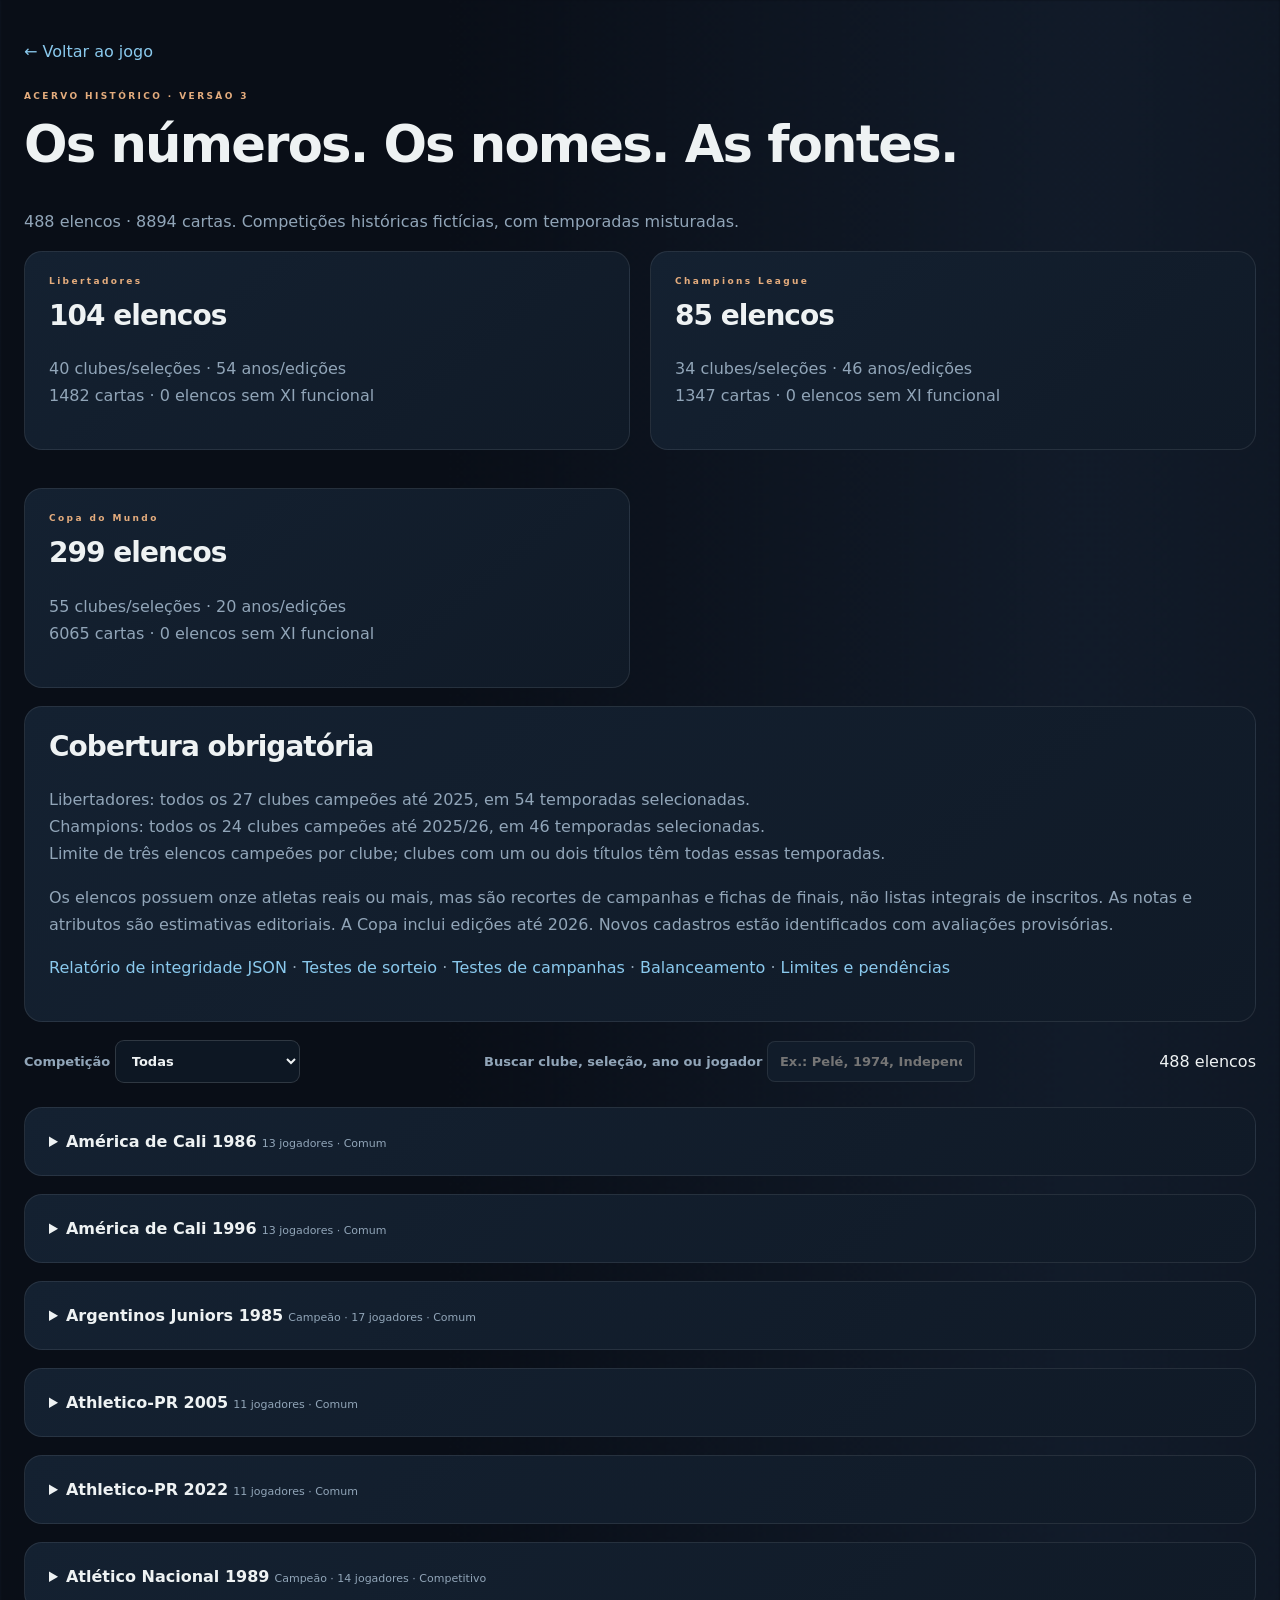
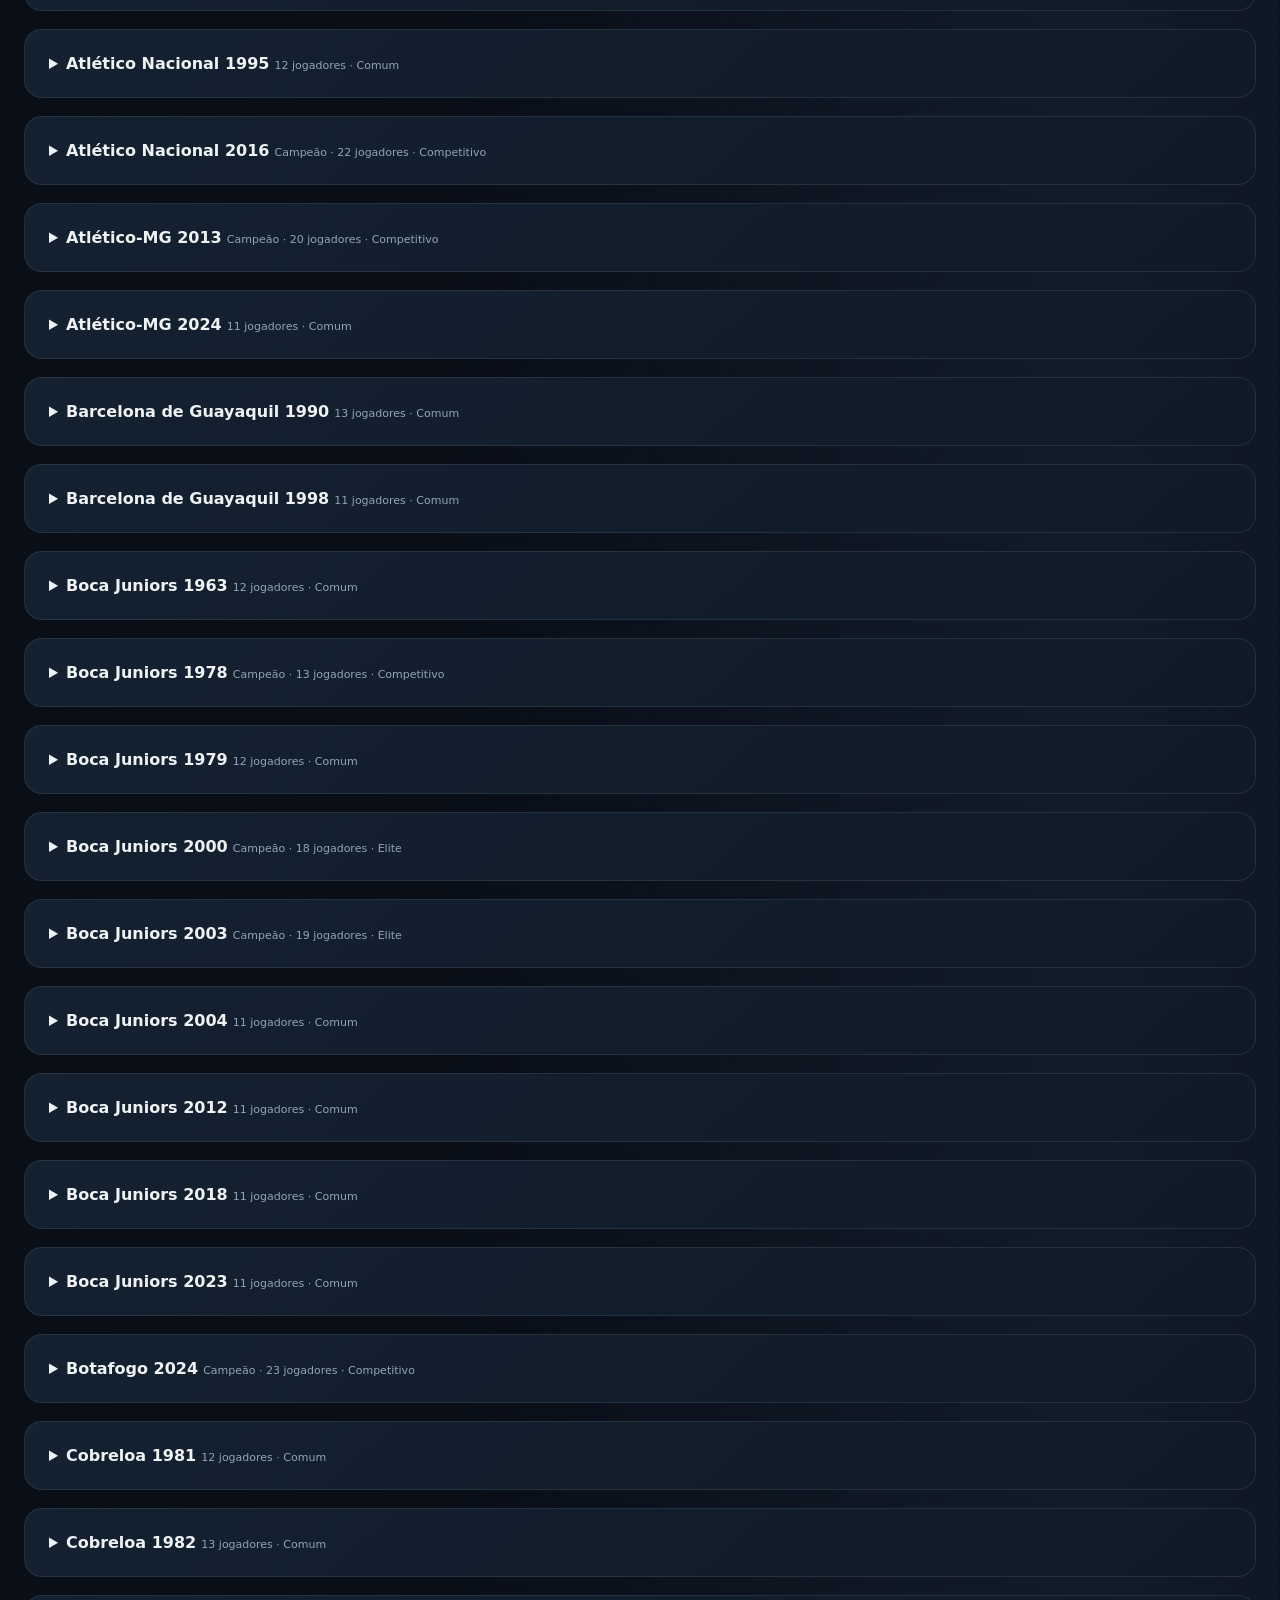
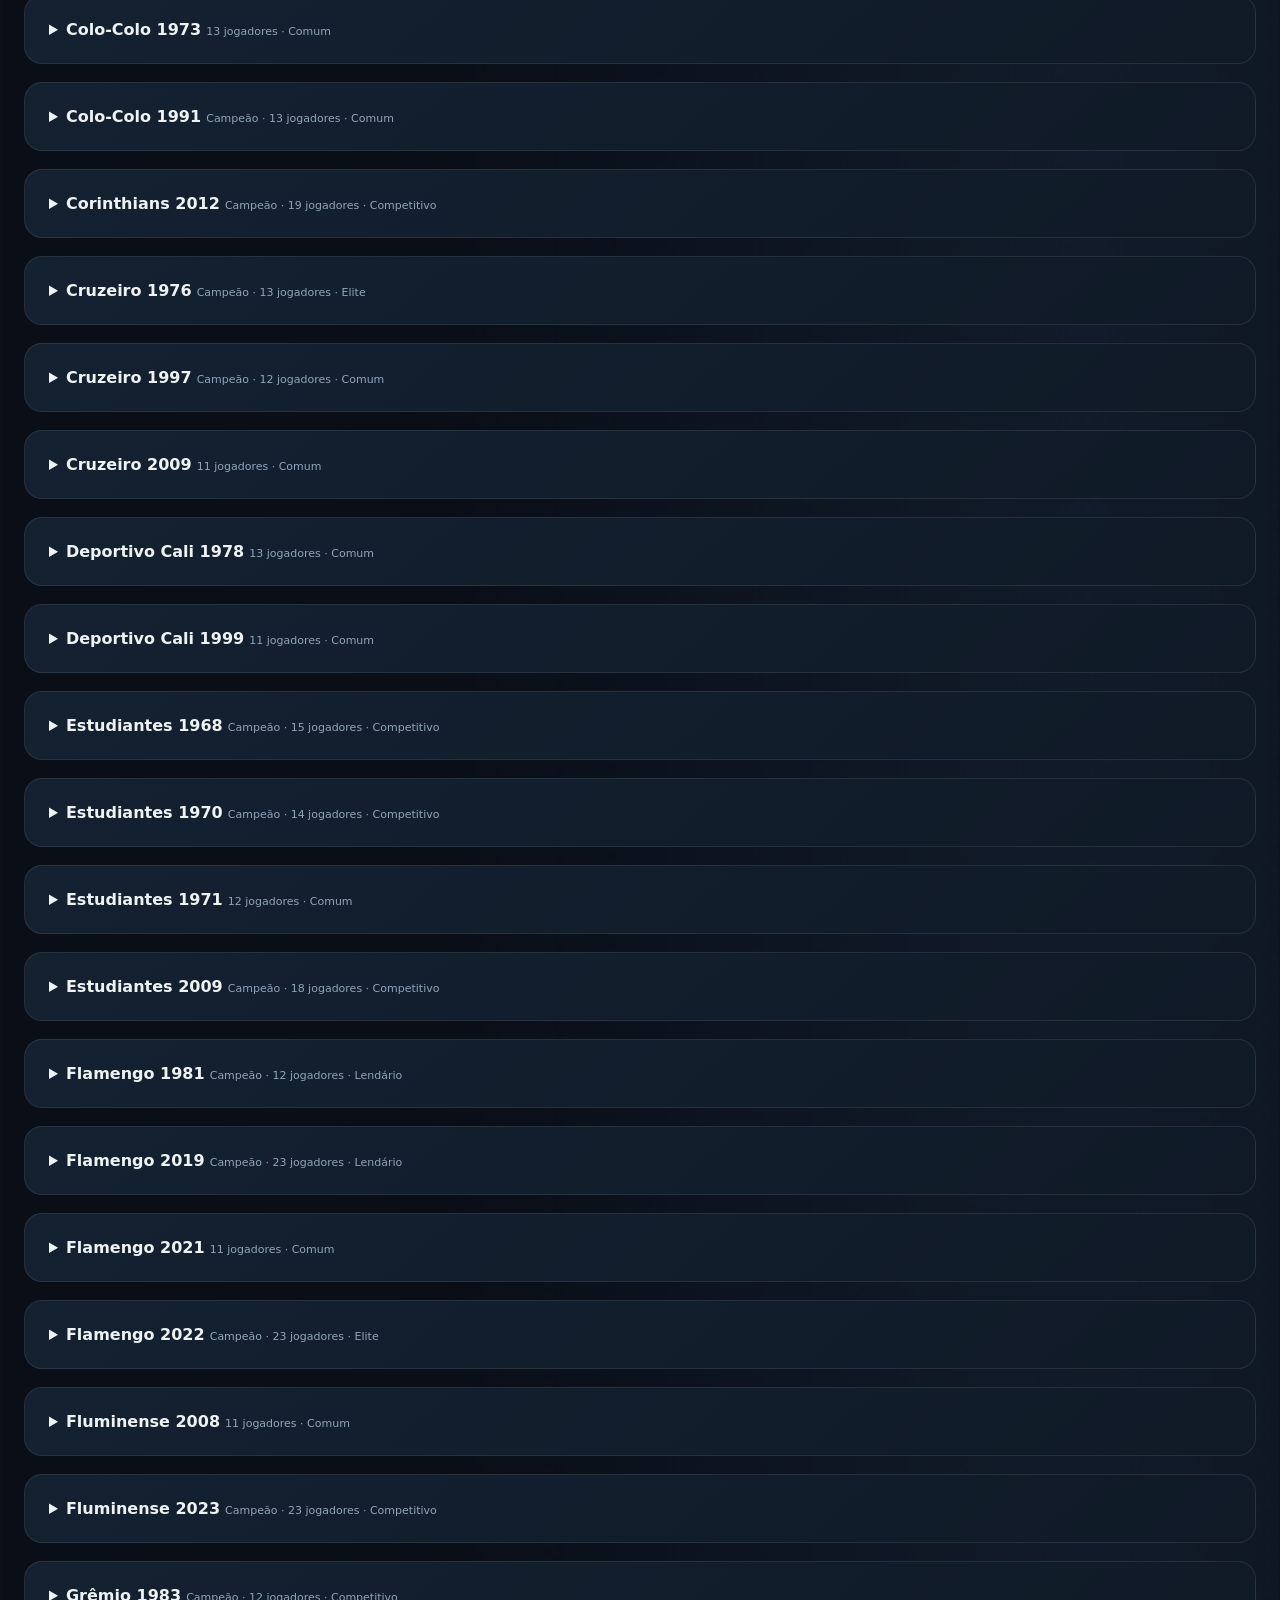
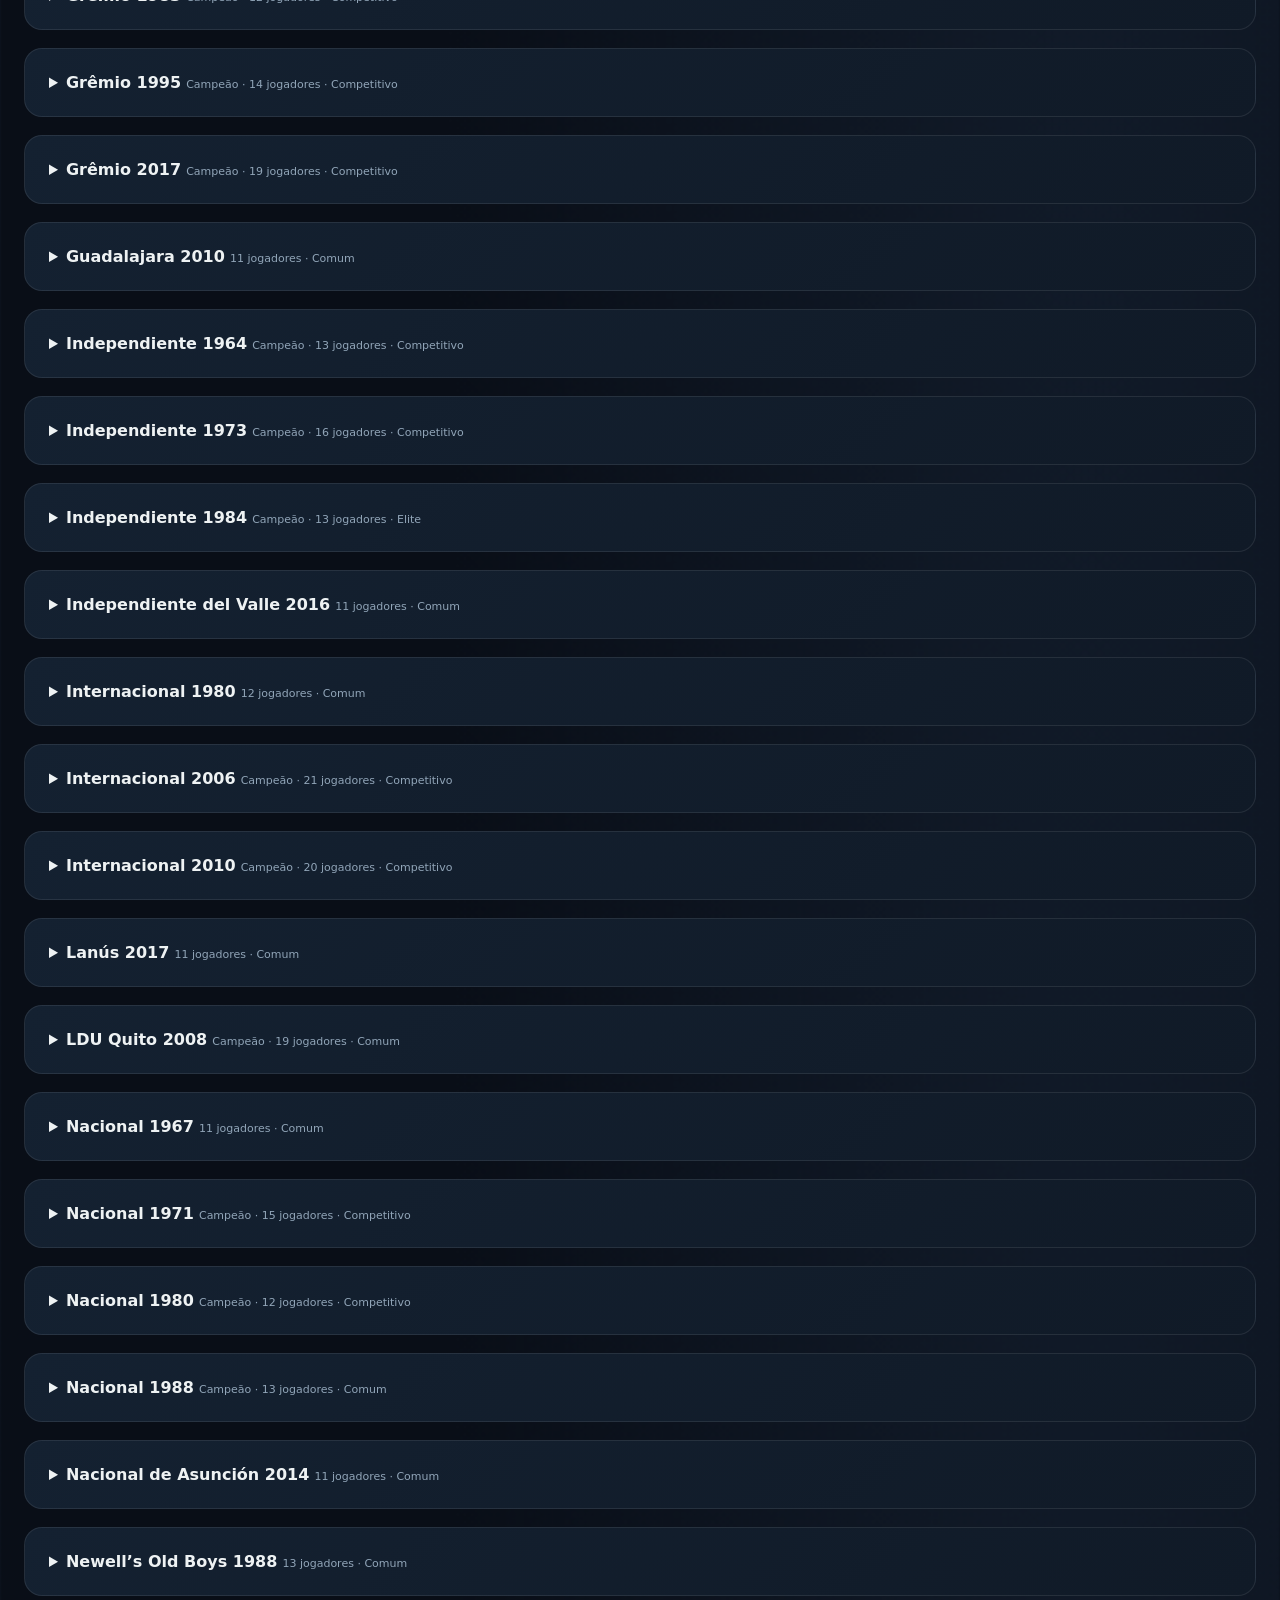
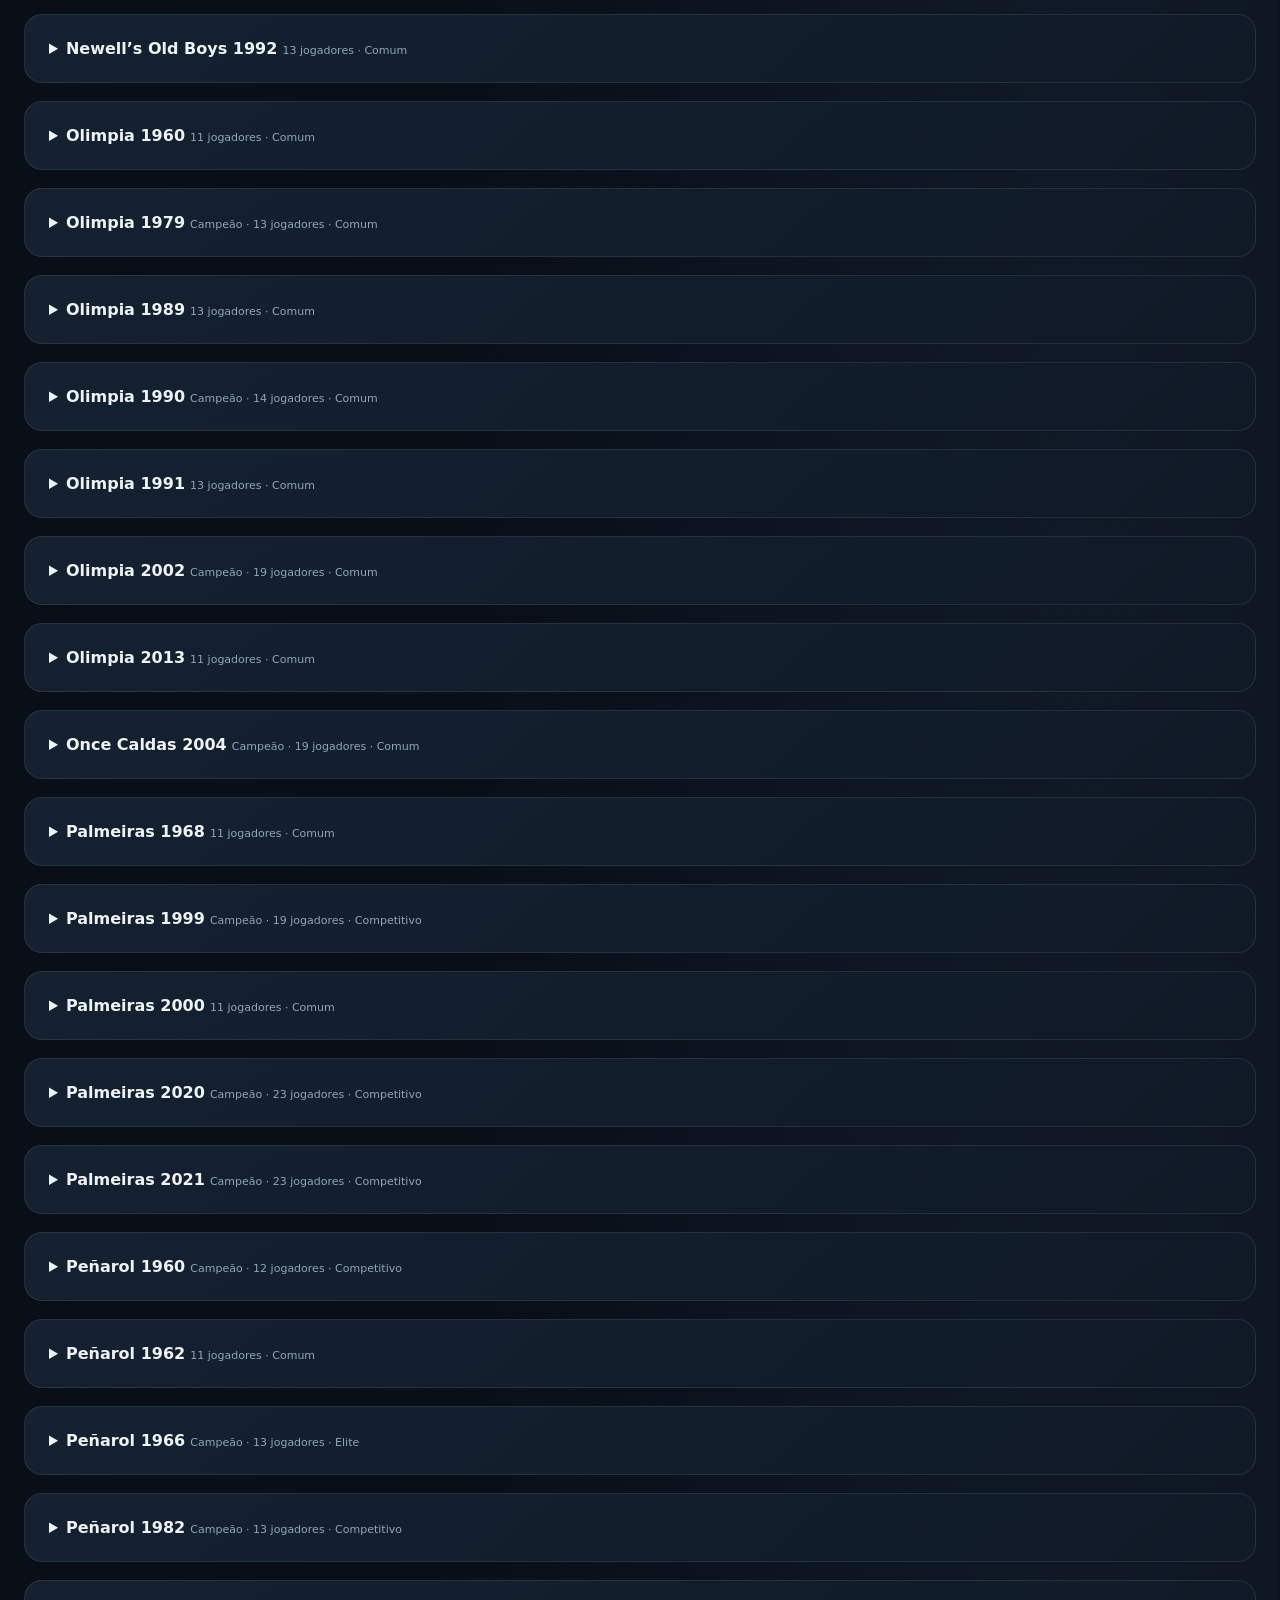
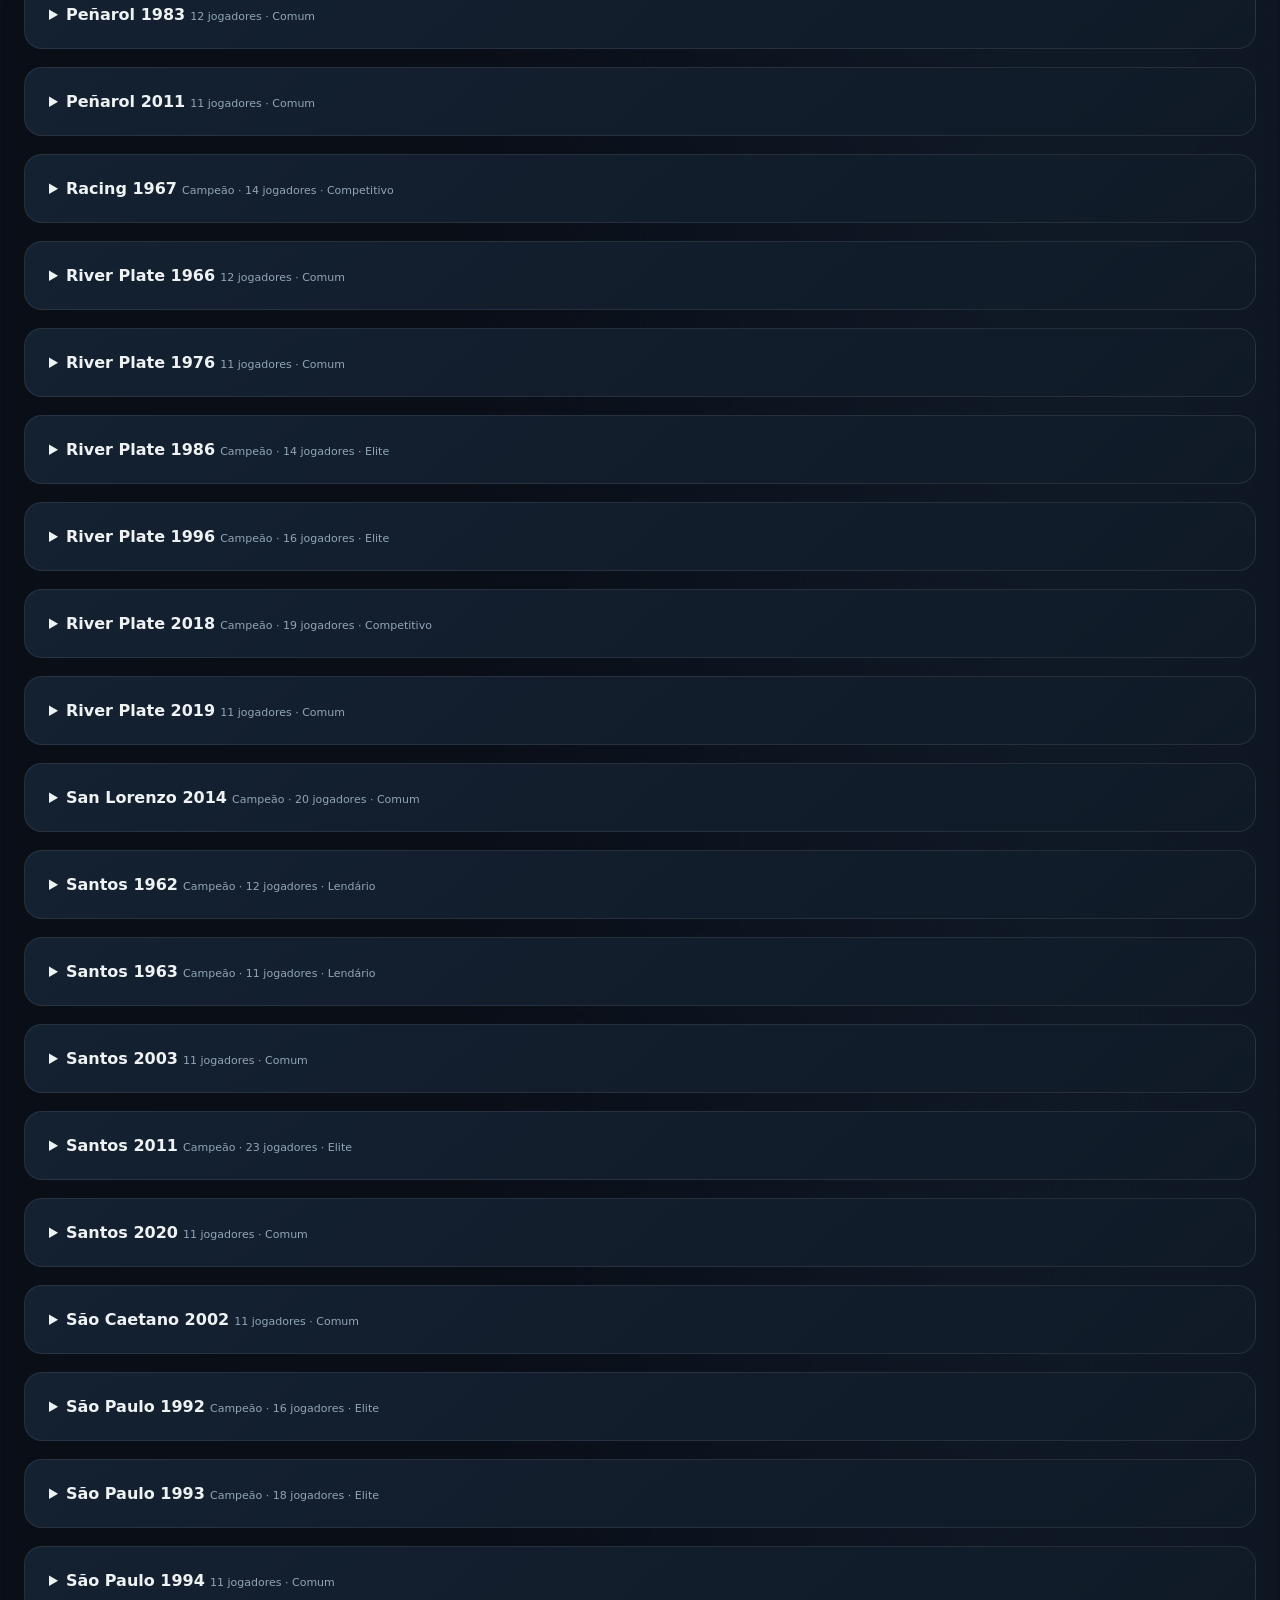
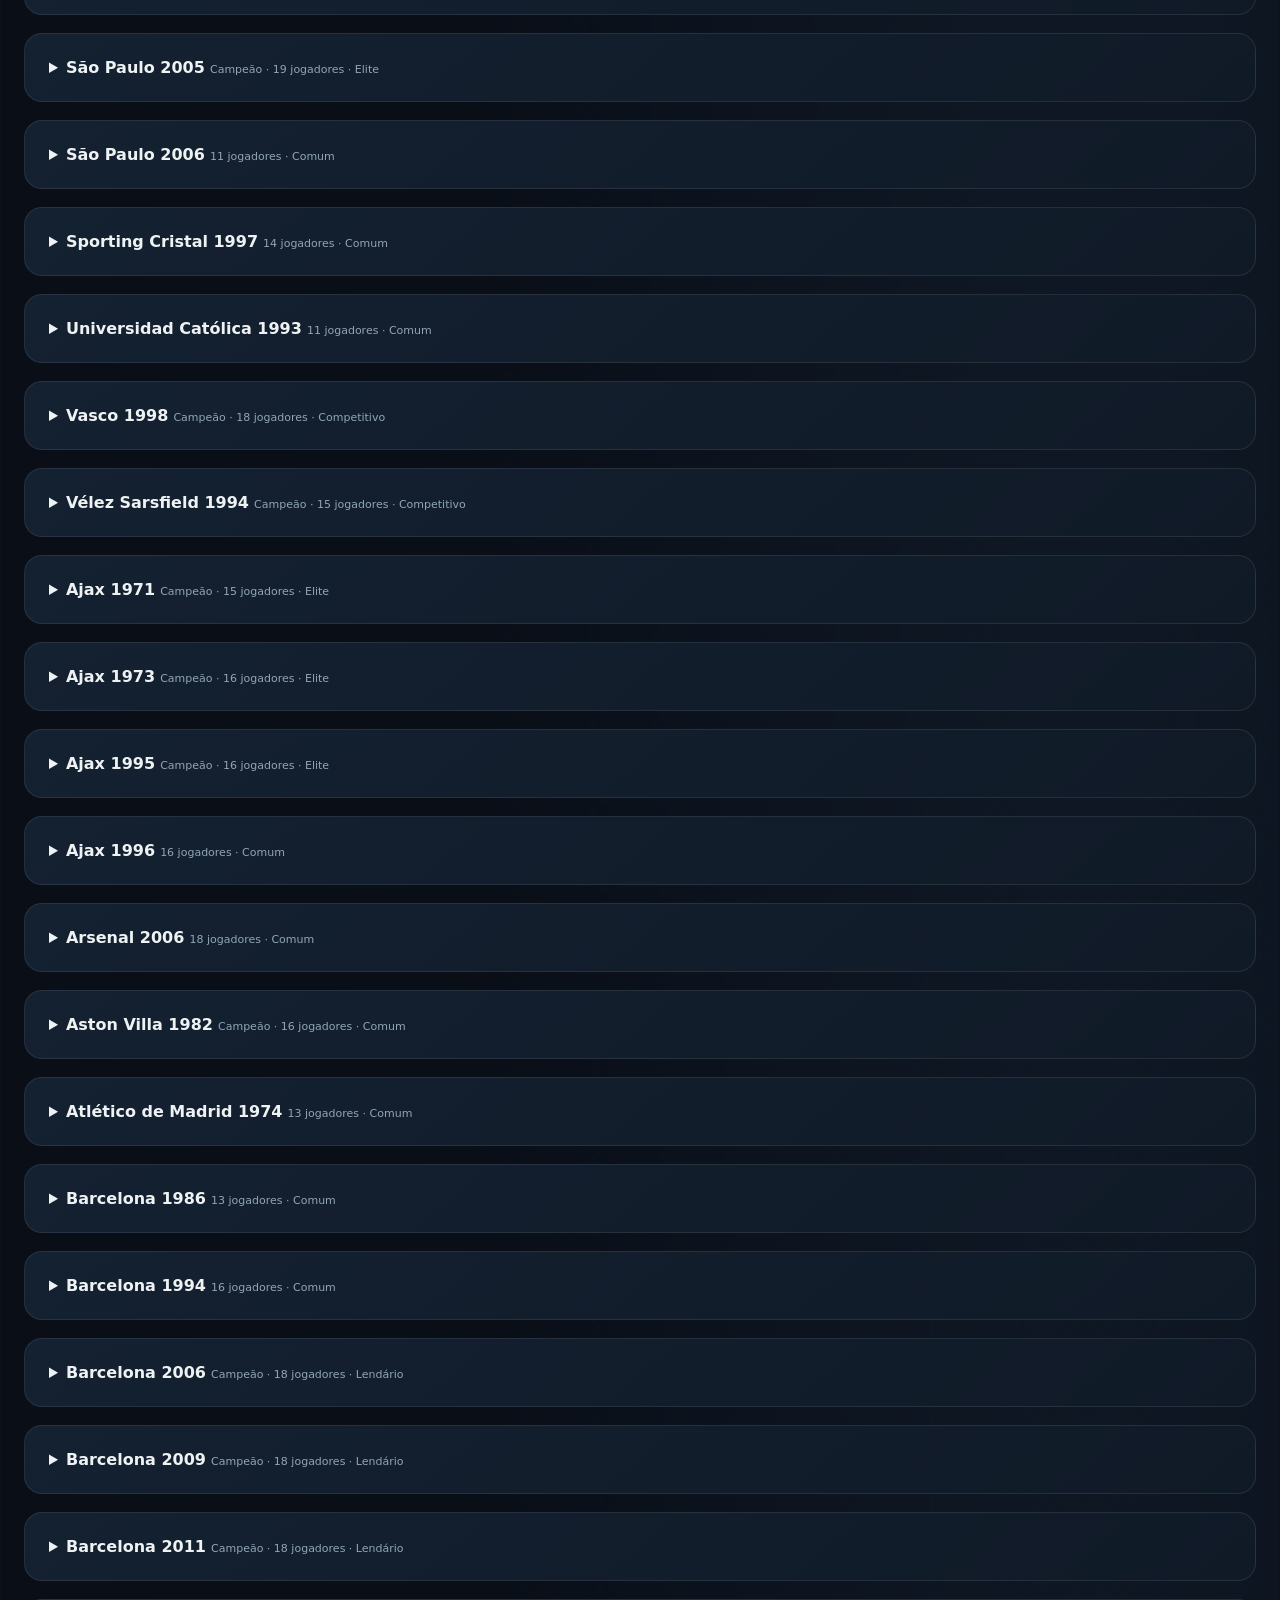
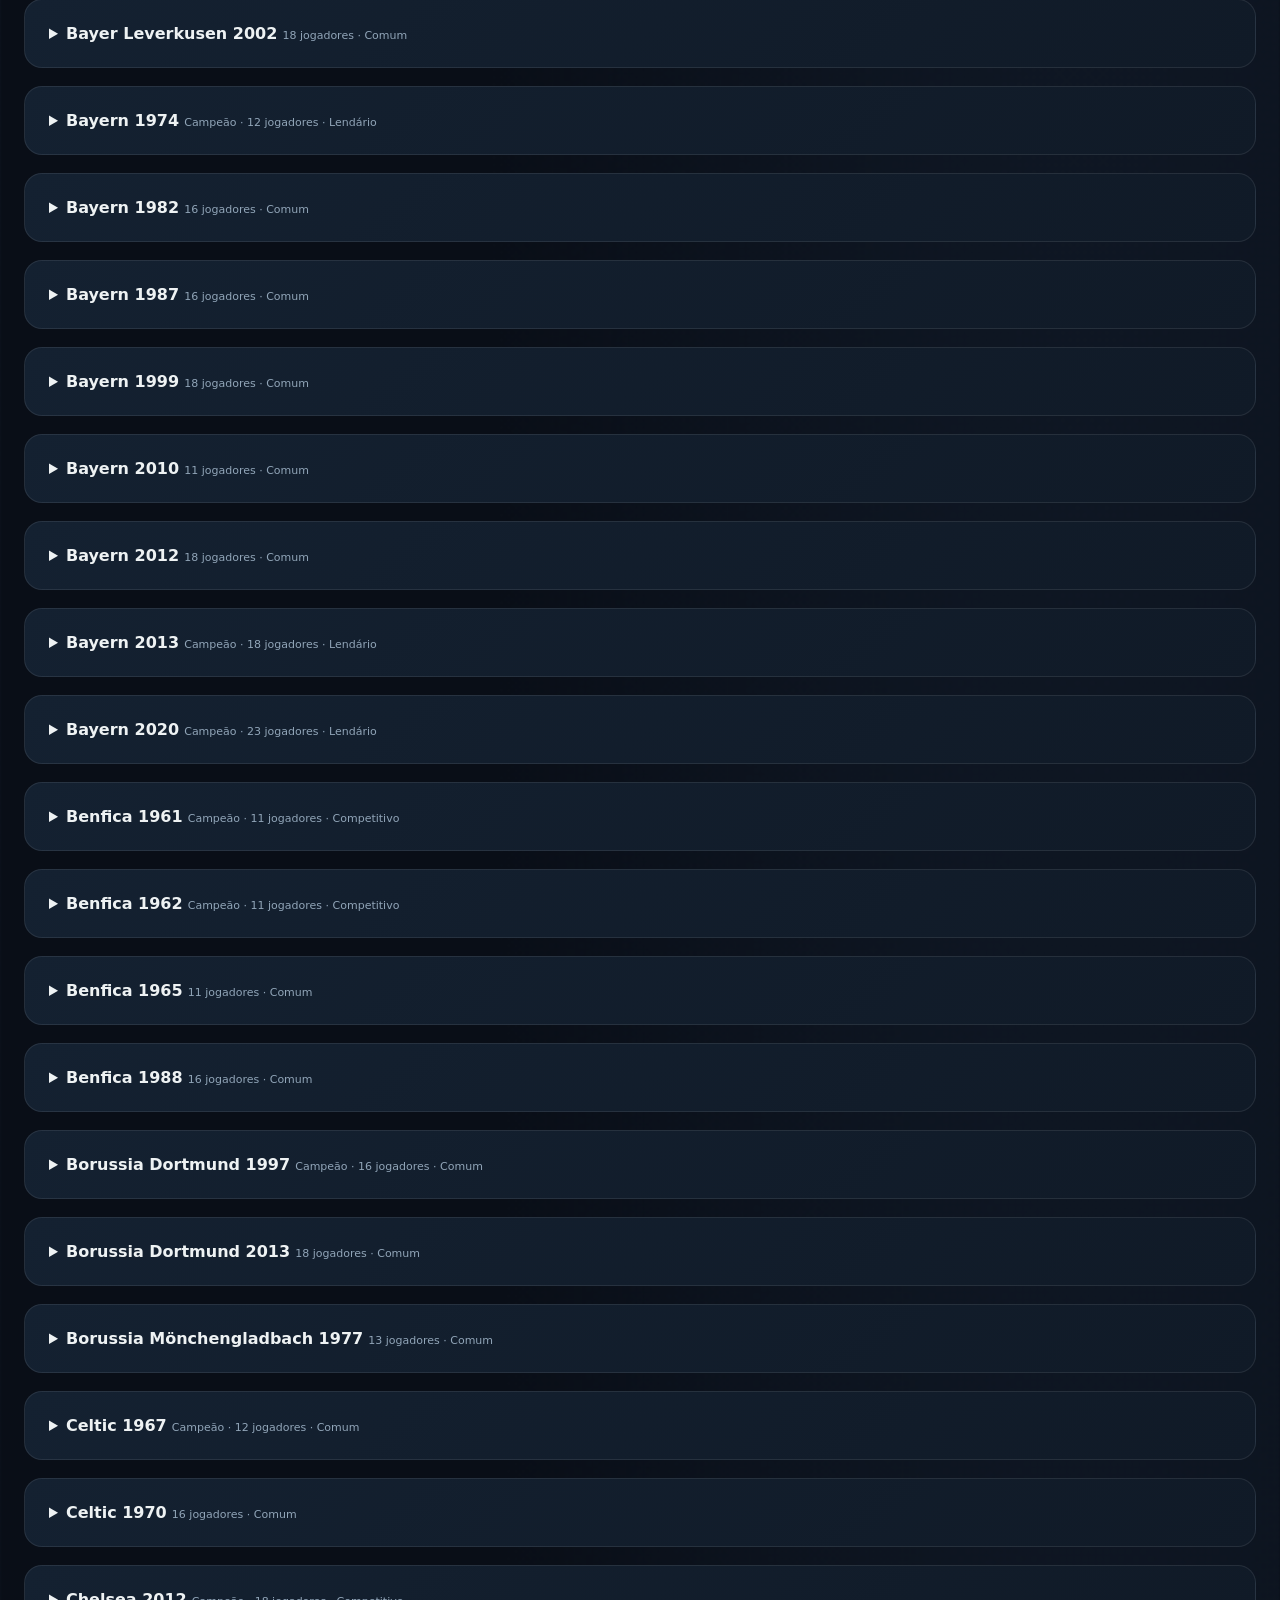
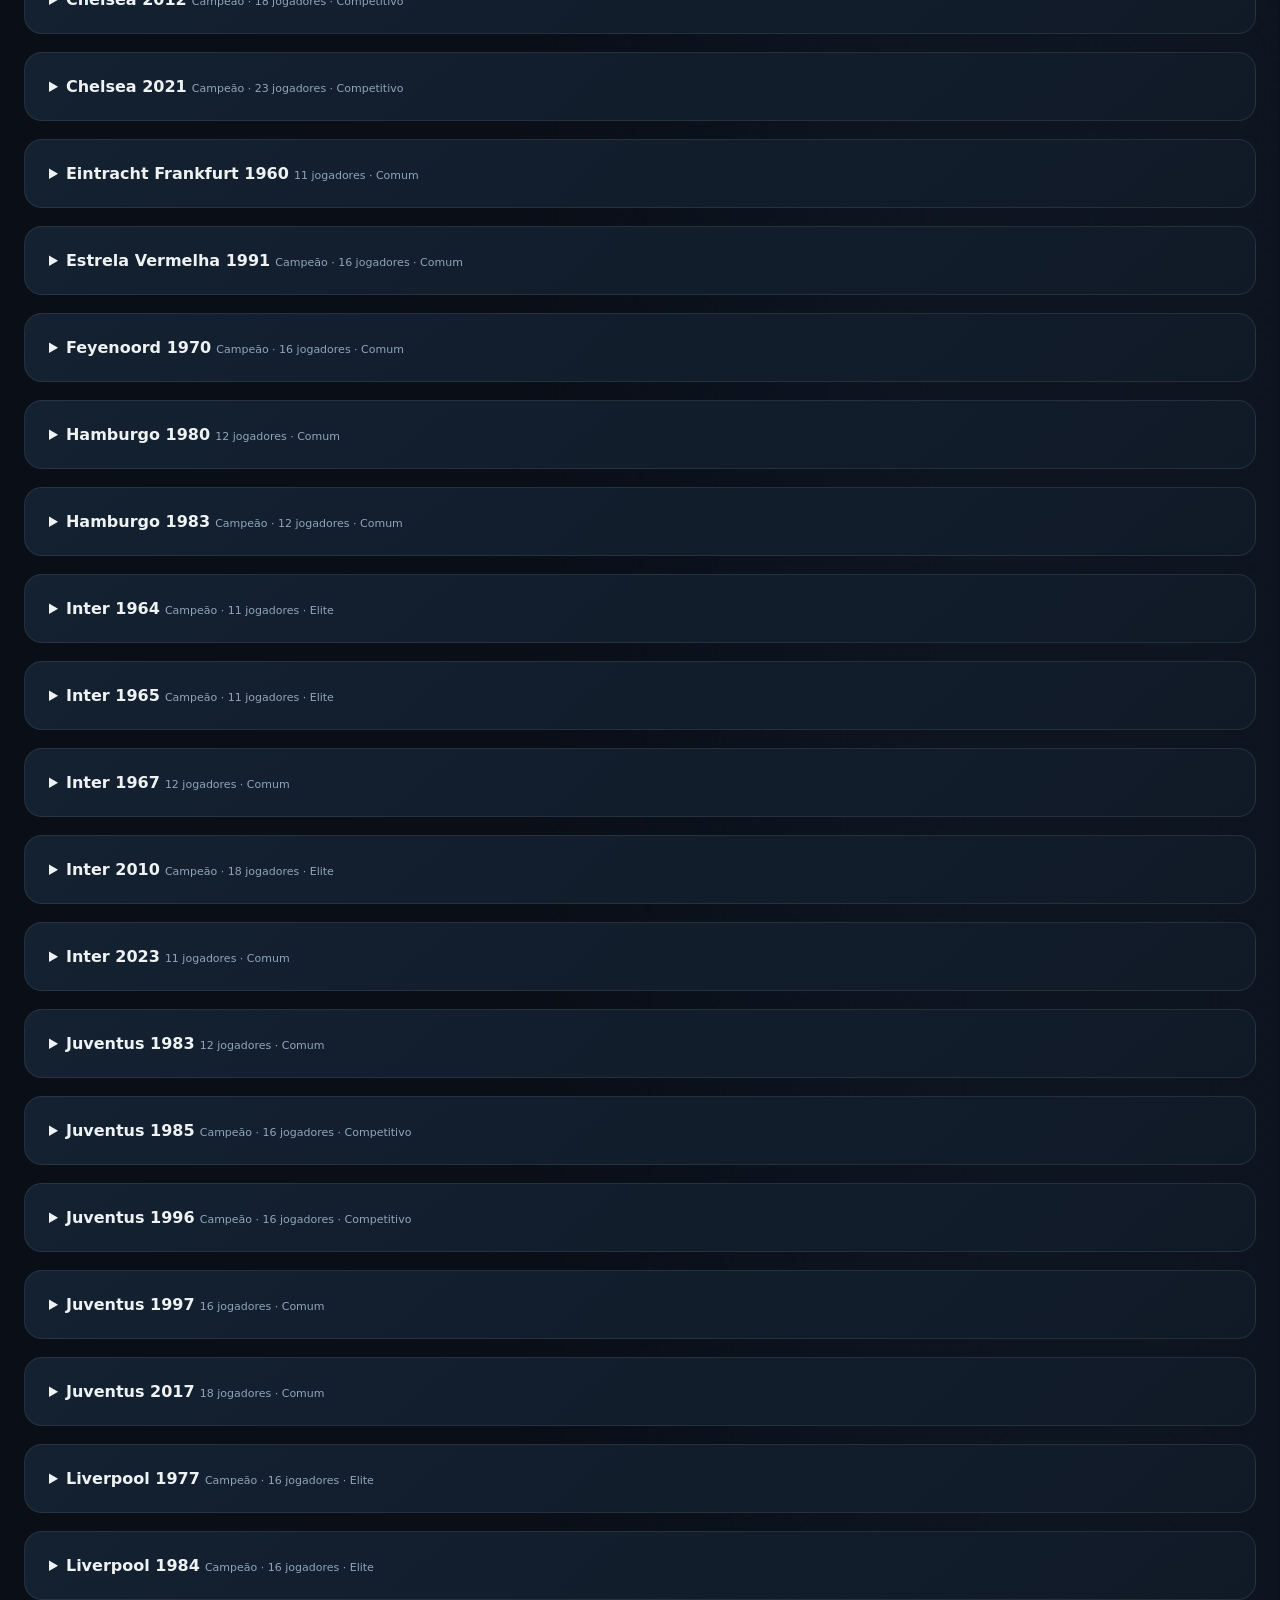
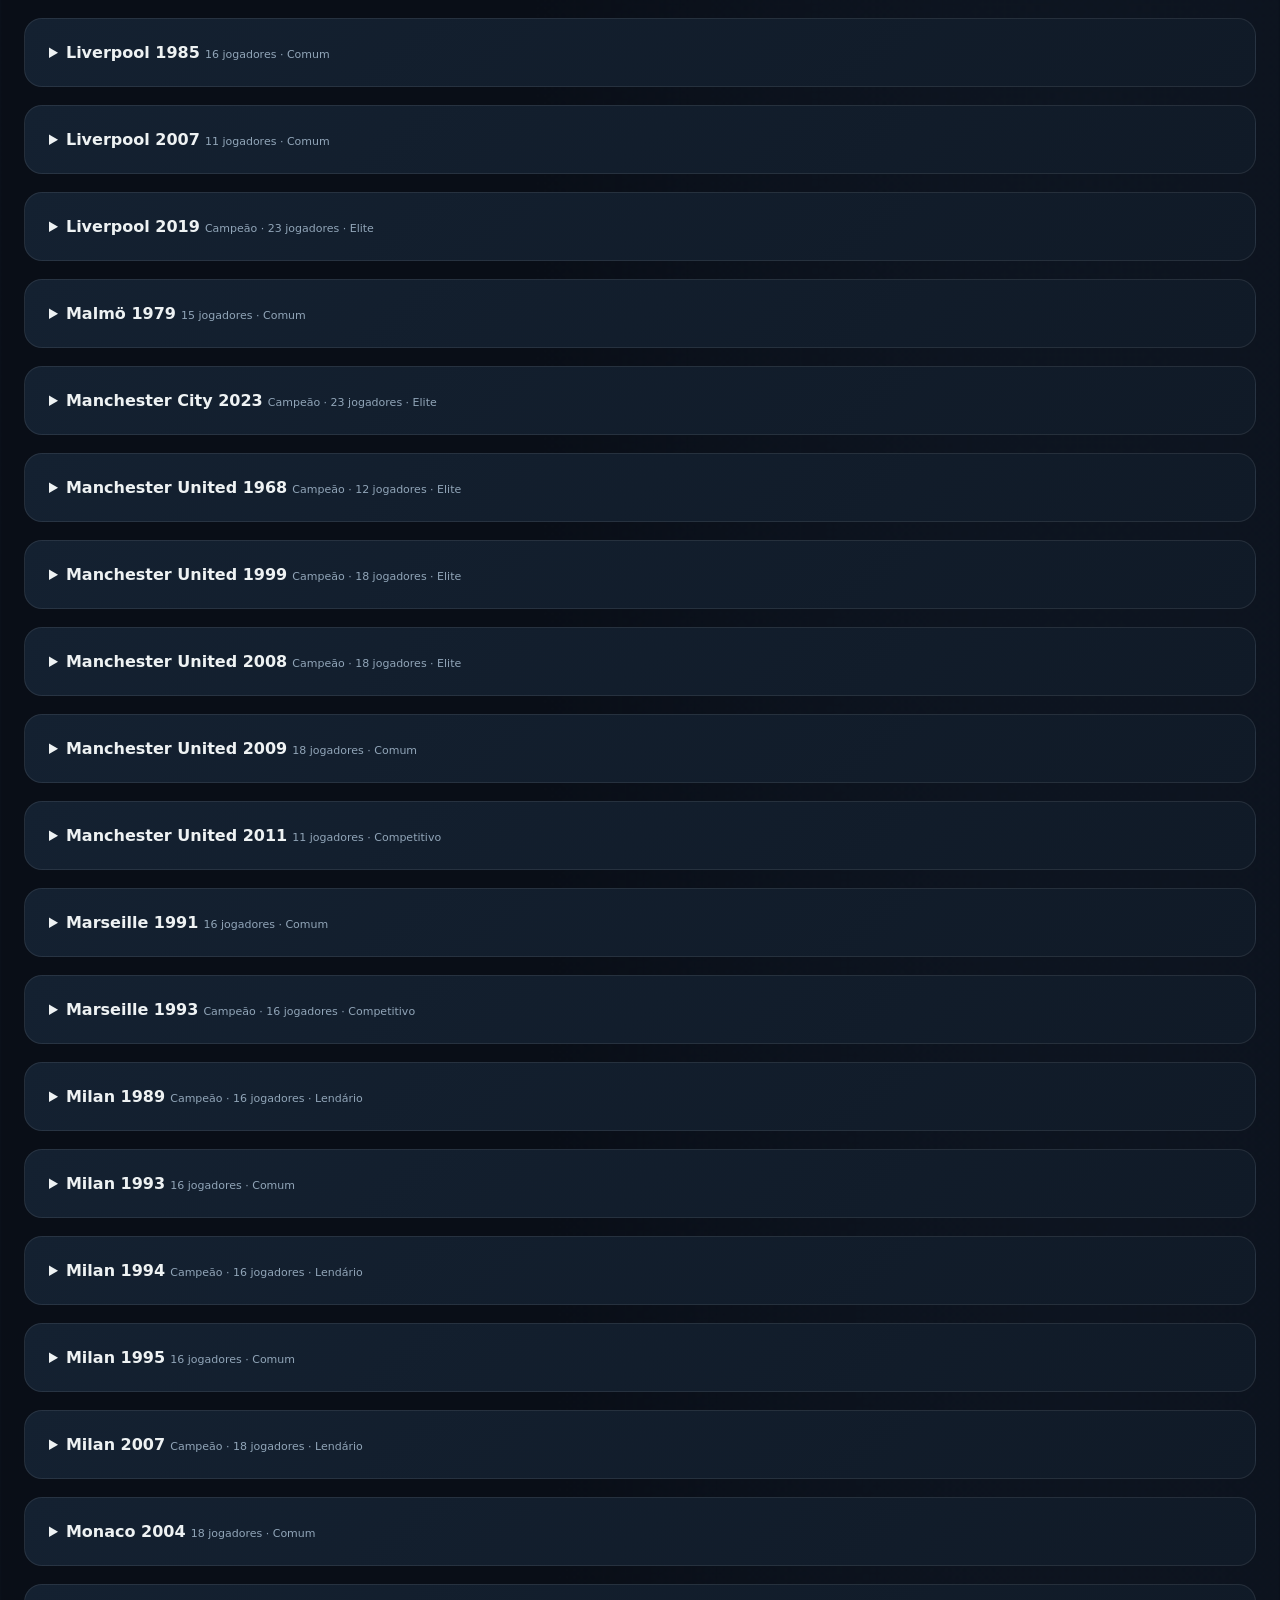
==== commit da493ef1: "Release beta 0.5: expand archive, manual draft, match events, achievements and original visual ident" ====
--- a/docs/AUDITORIA.html
+++ b/docs/AUDITORIA.html
@@ -1 +1 @@
-<!doctype html><html lang="pt-BR"><head><meta charset="utf-8"><meta name="viewport" content="width=device-width,initial-scale=1"><title>Acervo e auditoria — FutLegacy</title><link rel="stylesheet" href="../css/identity.css"></head><body><main><a href="../">← Voltar ao jogo</a><span class="eyebrow" style="margin-top:30px">ACERVO HISTÓRICO · VERSÃO 3</span><h1>Os números. Os nomes. As fontes.</h1><p>166 elencos · 2387 cartas. Competições históricas fictícias, com temporadas misturadas.</p><section class="grid"><article class="panel"><span class="eyebrow">Libertadores</span><h2>55 elencos</h2><p>28 clubes/seleções · 54 anos/edições<br>912 cartas · 0 elencos sem XI funcional</p></article><article class="panel"><span class="eyebrow">Champions League</span><h2>48 elencos</h2><p>24 clubes/seleções · 46 anos/edições<br>777 cartas · 0 elencos sem XI funcional</p></article><article class="panel"><span class="eyebrow">Copa do Mundo</span><h2>63 elencos</h2><p>32 clubes/seleções · 19 anos/edições<br>698 cartas · 0 elencos sem XI funcional</p></article></section><section class="panel"><h2>Cobertura obrigatória</h2><p>Libertadores: todos os 27 clubes campeões até 2025, em 54 temporadas selecionadas.<br>Champions: todos os 24 clubes campeões até 2025/26, em 46 temporadas selecionadas.<br>Limite de três elencos campeões por clube; clubes com um ou dois títulos têm todas essas temporadas.</p><p>Os elencos possuem onze atletas reais ou mais, mas são recortes de campanhas e fichas de finais, não listas integrais de inscritos. As notas e atributos são estimativas editoriais. A Copa tem 19 edições entre 1950 e 2022; 2026 ainda não foi incorporada.</p><p><a href="audit-report.json">Relatório de integridade JSON</a> · <a href="draw-report.json">Testes de sorteio</a> · <a href="game-test-report.json">Testes de campanhas</a> · <a href="balance-report.json">Balanceamento</a> · <a href="PENDENCIAS.md">Limites e pendências</a></p></section><div class="toolbar"><label for="competition">Competição <select id="competition"><option value="all">Todas</option><option value="lib">Libertadores</option><option value="ucl">Champions League</option><option value="wc">Copa do Mundo</option></select></label><label for="search">Buscar clube, seleção, ano ou jogador <input id="search" style="padding:12px;border:1px solid var(--line);background:var(--surface);color:var(--text);border-radius:8px;max-width:100%" placeholder="Ex.: Pelé, 1974, Independiente"></label><span id="count">166 elencos</span></div><details class="panel squad-record" data-comp="lib" data-search="argentinos juniors 1985 enrique vidallé carmelo villalba josé luis pavoni jorge olguín adrián domenech emilio commisso sergio batista mario videla josé antonio castro claudio borghi carlos ereros jorge pellegrini armando dely valdés juan josé lópez renato corsi carlos mayor miguel lemme"><summary><b>Argentinos Juniors 1985</b> <span style="color:var(--muted);font-size:11px">Campeão · 17 jogadores · Comum</span></summary><p>Recorte de jogadores da campanha; não é lista integral de inscritos.</p><p><a href="Fichas das finais da Libertadores; recorte de titulares e reservas selecionados, não todos os inscritos.">Fonte do elenco ↗</a></p><p>Todos os títulos do clube no recorte são obrigatórios.</p><table><thead><tr><th>Jogador</th><th>Posições</th><th>OVR</th></tr></thead><tbody><tr><td>Claudio Borghi</td><td>MEI</td><td>92</td></tr><tr><td>Sergio Batista</td><td>VOL</td><td>87</td></tr><tr><td>Enrique Vidallé</td><td>GOL</td><td>86</td></tr><tr><td>Jorge Olguín</td><td>ZAG</td><td>86</td></tr><tr><td>Juan José López</td><td>MC</td><td>85</td></tr><tr><td>Mario Videla</td><td>MC</td><td>85</td></tr><tr><td>Adrián Domenech</td><td>LE</td><td>84</td></tr><tr><td>Emilio Commisso</td><td>MC</td><td>84</td></tr><tr><td>José Luis Pavoni</td><td>ZAG</td><td>84</td></tr><tr><td>José Antonio Castro</td><td>PD</td><td>83</td></tr><tr><td>Carlos Ereros</td><td>ATA</td><td>82</td></tr><tr><td>Armando Dely Valdés</td><td>ATA</td><td>81</td></tr><tr><td>Renato Corsi</td><td>MD</td><td>81</td></tr><tr><td>Carlos Mayor</td><td>LE / ZAG</td><td>80</td></tr><tr><td>Carmelo Villalba</td><td>LD</td><td>80</td></tr><tr><td>Jorge Pellegrini</td><td>ZAG</td><td>80</td></tr><tr><td>Miguel Lemme</td><td>VOL</td><td>78</td></tr></tbody></table></details><details class="panel squad-record" data-comp="lib" data-search="athletico-pr 2022 bento khellven pedro henrique thiago heleno abner fernandinho alex santana hugo moura vitinho vitor roque vitor bueno"><summary><b>Athletico-PR 2022</b> <span style="color:var(--muted);font-size:11px">11 jogadores · Comum</span></summary><p>Recorte XI da campanha anterior, preservado.</p><p><a href="../docs/FONTES.md">Fonte do elenco ↗</a></p><table><thead><tr><th>Jogador</th><th>Posições</th><th>OVR</th></tr></thead><tbody><tr><td>Bento</td><td>GOL</td><td>84</td></tr><tr><td>Fernandinho</td><td>VOL / MC</td><td>84</td></tr><tr><td>Vitor Roque</td><td>ATA / PE</td><td>83</td></tr><tr><td>Thiago Heleno</td><td>ZAG</td><td>82</td></tr><tr><td>Pedro Henrique</td><td>ZAG</td><td>79</td></tr><tr><td>Abner</td><td>LE / ME</td><td>78</td></tr><tr><td>Alex Santana</td><td>MC / VOL</td><td>78</td></tr><tr><td>Hugo Moura</td><td>VOL / MC</td><td>78</td></tr><tr><td>Khellven</td><td>LD / MD</td><td>78</td></tr><tr><td>Vitor Bueno</td><td>MEI / ATA</td><td>77</td></tr><tr><td>Vitinho</td><td>PE / PD</td><td>76</td></tr></tbody></table></details><details class="panel squad-record" data-comp="lib" data-search="atlético nacional 1989 rené higuita león villa luis perea andrés escobar gildardo gómez leonel álvarez alexis garcía luis fajardo jaime arango albeiro usuriaga felipe pérez john jairo carmona níver arboleda john jairo tréllez"><summary><b>Atlético Nacional 1989</b> <span style="color:var(--muted);font-size:11px">Campeão · 14 jogadores · Competitivo</span></summary><p>Recorte de jogadores da campanha; não é lista integral de inscritos.</p><p><a href="Fichas das finais da Libertadores; recorte de titulares e reservas selecionados, não todos os inscritos.">Fonte do elenco ↗</a></p><p>Todos os títulos do clube no recorte são obrigatórios.</p><table><thead><tr><th>Jogador</th><th>Posições</th><th>OVR</th></tr></thead><tbody><tr><td>René Higuita</td><td>GOL</td><td>91</td></tr><tr><td>Andrés Escobar</td><td>ZAG</td><td>90</td></tr><tr><td>Leonel Álvarez</td><td>VOL</td><td>90</td></tr><tr><td>Albeiro Usuriaga</td><td>ATA</td><td>87</td></tr><tr><td>Alexis García</td><td>MC</td><td>87</td></tr><tr><td>John Jairo Tréllez</td><td>ATA / PD</td><td>86</td></tr><tr><td>Luis Perea</td><td>ZAG</td><td>86</td></tr><tr><td>Luis Fajardo</td><td>MEI</td><td>85</td></tr><tr><td>Jaime Arango</td><td>PD</td><td>83</td></tr><tr><td>Felipe Pérez</td><td>PE</td><td>82</td></tr><tr><td>Gildardo Gómez</td><td>LE</td><td>82</td></tr><tr><td>León Villa</td><td>LD</td><td>80</td></tr><tr><td>Níver Arboleda</td><td>MC</td><td>80</td></tr><tr><td>John Jairo Carmona</td><td>LD</td><td>79</td></tr></tbody></table></details><details class="panel squad-record" data-comp="lib" data-search="atlético nacional 2016 franco armani daniel bocanegra davinson sánchez alexis henríquez farid díaz alexander mejía alejandro guerra orlando berrío macnelly torres marlos moreno miguel borja sebastián pérez diego arias cristian bonilla felipe aguilar edwin velasco andrés ibargüen elkin blanco ezequiel rescaldani luis enrique martínez francisco nájera gilberto garcía"><summary><b>Atlético Nacional 2016</b> <span style="color:var(--muted);font-size:11px">Campeão · 22 jogadores · Competitivo</span></summary><p>Recorte de jogadores da campanha; não é lista integral de inscritos.</p><p><a href="Fichas das finais da Libertadores; recorte de titulares e reservas selecionados, não todos os inscritos.">Fonte do elenco ↗</a></p><p>Todos os títulos do clube no recorte são obrigatórios.</p><table><thead><tr><th>Jogador</th><th>Posições</th><th>OVR</th></tr></thead><tbody><tr><td>Miguel Borja</td><td>ATA</td><td>94</td></tr><tr><td>Alejandro Guerra</td><td>MEI</td><td>92</td></tr><tr><td>Macnelly Torres</td><td>MEI</td><td>92</td></tr><tr><td>Franco Armani</td><td>GOL</td><td>91</td></tr><tr><td>Davinson Sánchez</td><td>ZAG</td><td>90</td></tr><tr><td>Marlos Moreno</td><td>PE</td><td>89</td></tr><tr><td>Orlando Berrío</td><td>PD</td><td>89</td></tr><tr><td>Sebastián Pérez</td><td>VOL / MC</td><td>88</td></tr><tr><td>Alexis Henríquez</td><td>ZAG</td><td>87</td></tr><tr><td>Alexander Mejía</td><td>VOL</td><td>86</td></tr><tr><td>Daniel Bocanegra</td><td>LD</td><td>86</td></tr><tr><td>Farid Díaz</td><td>LE</td><td>85</td></tr><tr><td>Andrés Ibargüen</td><td>PE</td><td>84</td></tr><tr><td>Diego Arias</td><td>VOL / MC</td><td>84</td></tr><tr><td>Felipe Aguilar</td><td>ZAG</td><td>83</td></tr><tr><td>Gilberto García</td><td>LD</td><td>82</td></tr><tr><td>Francisco Nájera</td><td>ZAG</td><td>81</td></tr><tr><td>Elkin Blanco</td><td>VOL</td><td>79</td></tr><tr><td>Ezequiel Rescaldani</td><td>ATA</td><td>79</td></tr><tr><td>Cristian Bonilla</td><td>GOL</td><td>78</td></tr><tr><td>Edwin Velasco</td><td>LE</td><td>78</td></tr><tr><td>Luis Enrique Martínez</td><td>GOL</td><td>78</td></tr></tbody></table></details><details class="panel squad-record" data-comp="lib" data-search="atlético-mg 2013 victor michel leonardo silva réver júnior césar josué pierre ronaldinho bernard diego tardelli jô marcos rocha richarlyson luan giovanni gilberto silva rosinei alecsandro guilherme leandro donizete"><summary><b>Atlético-MG 2013</b> <span style="color:var(--muted);font-size:11px">Campeão · 20 jogadores · Competitivo</span></summary><p>Recorte de jogadores da campanha; não é lista integral de inscritos.</p><p><a href="Fichas das finais da Libertadores; recorte de titulares e reservas selecionados, não todos os inscritos.">Fonte do elenco ↗</a></p><p>Todos os títulos do clube no recorte são obrigatórios.</p><table><thead><tr><th>Jogador</th><th>Posições</th><th>OVR</th></tr></thead><tbody><tr><td>Ronaldinho</td><td>MEI / PE</td><td>95</td></tr><tr><td>Victor</td><td>GOL</td><td>94</td></tr><tr><td>Jô</td><td>ATA</td><td>93</td></tr><tr><td>Bernard</td><td>PE</td><td>92</td></tr><tr><td>Diego Tardelli</td><td>ATA / PD</td><td>92</td></tr><tr><td>Leonardo Silva</td><td>ZAG</td><td>89</td></tr><tr><td>Réver</td><td>ZAG</td><td>89</td></tr><tr><td>Pierre</td><td>VOL</td><td>88</td></tr><tr><td>Josué</td><td>VOL</td><td>87</td></tr><tr><td>Luan</td><td>ATA / PD</td><td>87</td></tr><tr><td>Marcos Rocha</td><td>LD</td><td>87</td></tr><tr><td>Leandro Donizete</td><td>VOL</td><td>86</td></tr><tr><td>Júnior César</td><td>LE</td><td>85</td></tr><tr><td>Richarlyson</td><td>LE / VOL</td><td>84</td></tr><tr><td>Gilberto Silva</td><td>VOL / ZAG</td><td>83</td></tr><tr><td>Alecsandro</td><td>ATA</td><td>82</td></tr><tr><td>Guilherme</td><td>MEI / ATA</td><td>82</td></tr><tr><td>Giovanni</td><td>GOL</td><td>80</td></tr><tr><td>Michel</td><td>LD</td><td>79</td></tr><tr><td>Rosinei</td><td>MC</td><td>79</td></tr></tbody></table></details><details class="panel squad-record" data-comp="lib" data-search="boca juniors 1978 hugo gatti vicente pernía francisco sá roberto mouzo miguel bordón jorge benítez rubén suñé mario zanabria ernesto mastrángelo carlos horacio salinas hugo perotti carlos rodríguez carlos veglio"><summary><b>Boca Juniors 1978</b> <span style="color:var(--muted);font-size:11px">Campeão · 13 jogadores · Competitivo</span></summary><p>Recorte de jogadores da campanha; não é lista integral de inscritos.</p><p><a href="Fichas das finais da Libertadores; recorte de titulares e reservas selecionados, não todos os inscritos.">Fonte do elenco ↗</a></p><p>1978 venceu a final de volta por 4–0, com a base bicampeã; 2000 reúne Riquelme, Palermo, Samuel e Córdoba; 2003 destaca Tevez, Delgado e o núcleo de Bianchi, com 5–1 agregado na final. 2001 e 2007 também seriam escolhas defensáveis; esta seleção editorial pondera domínio coletivo e força das principais peças.</p><table><thead><tr><th>Jogador</th><th>Posições</th><th>OVR</th></tr></thead><tbody><tr><td>Hugo Gatti</td><td>GOL</td><td>90</td></tr><tr><td>Rubén Suñé</td><td>VOL</td><td>88</td></tr><tr><td>Mario Zanabria</td><td>MEI</td><td>87</td></tr><tr><td>Francisco Sá</td><td>ZAG</td><td>86</td></tr><tr><td>Jorge Benítez</td><td>MC</td><td>86</td></tr><tr><td>Roberto Mouzo</td><td>ZAG</td><td>86</td></tr><tr><td>Ernesto Mastrángelo</td><td>ATA</td><td>85</td></tr><tr><td>Vicente Pernía</td><td>LD</td><td>85</td></tr><tr><td>Carlos Horacio Salinas</td><td>PD</td><td>84</td></tr><tr><td>Carlos Rodríguez</td><td>GOL</td><td>83</td></tr><tr><td>Carlos Veglio</td><td>ATA</td><td>83</td></tr><tr><td>Hugo Perotti</td><td>PE</td><td>82</td></tr><tr><td>Miguel Bordón</td><td>LE</td><td>80</td></tr></tbody></table></details><details class="panel squad-record" data-comp="lib" data-search="boca juniors 2000 óscar córdoba cristian traverso jorge bermúdez sebastián battaglia walter samuel hugo ibarra josé basualdo rodolfo arruabarrena juan román riquelme martín palermo guillermo barros schelotto nicolás burdisso gustavo barros schelotto christian giménez antonio barijho roberto abbondanzieri aníbal matellán césar la paglia"><summary><b>Boca Juniors 2000</b> <span style="color:var(--muted);font-size:11px">Campeão · 18 jogadores · Elite</span></summary><p>Recorte de jogadores da campanha; não é lista integral de inscritos.</p><p><a href="Fichas das finais da Libertadores; recorte de titulares e reservas selecionados, não todos os inscritos.">Fonte do elenco ↗</a></p><p>1978 venceu a final de volta por 4–0, com a base bicampeã; 2000 reúne Riquelme, Palermo, Samuel e Córdoba; 2003 destaca Tevez, Delgado e o núcleo de Bianchi, com 5–1 agregado na final. 2001 e 2007 também seriam escolhas defensáveis; esta seleção editorial pondera domínio coletivo e força das principais peças.</p><table><thead><tr><th>Jogador</th><th>Posições</th><th>OVR</th></tr></thead><tbody><tr><td>Juan Román Riquelme</td><td>MEI</td><td>96</td></tr><tr><td>Martín Palermo</td><td>ATA</td><td>94</td></tr><tr><td>Óscar Córdoba</td><td>GOL</td><td>91</td></tr><tr><td>Walter Samuel</td><td>ZAG</td><td>91</td></tr><tr><td>Guillermo Barros Schelotto</td><td>PD</td><td>90</td></tr><tr><td>Jorge Bermúdez</td><td>ZAG</td><td>90</td></tr><tr><td>Rodolfo Arruabarrena</td><td>LE</td><td>88</td></tr><tr><td>Hugo Ibarra</td><td>LD</td><td>87</td></tr><tr><td>Sebastián Battaglia</td><td>MC</td><td>86</td></tr><tr><td>Antonio Barijho</td><td>ATA</td><td>85</td></tr><tr><td>Cristian Traverso</td><td>VOL</td><td>85</td></tr><tr><td>José Basualdo</td><td>MC</td><td>85</td></tr><tr><td>Nicolás Burdisso</td><td>ZAG</td><td>84</td></tr><tr><td>Roberto Abbondanzieri</td><td>GOL</td><td>84</td></tr><tr><td>Gustavo Barros Schelotto</td><td>MC</td><td>83</td></tr><tr><td>Aníbal Matellán</td><td>ZAG / LE</td><td>82</td></tr><tr><td>César La Paglia</td><td>MEI</td><td>79</td></tr><tr><td>Christian Giménez</td><td>MEI</td><td>79</td></tr></tbody></table></details><details class="panel squad-record" data-comp="lib" data-search="boca juniors 2003 roberto abbondanzieri hugo ibarra rolando schiavi nicolás burdisso clemente rodríguez diego cagna sebastián battaglia raúl cascini guillermo barros schelotto marcelo delgado carlos tevez javier villarreal willy caballero pablo jerez raúl estévez franco cángele gustavo pinto miguel caneo josé maría calvo"><summary><b>Boca Juniors 2003</b> <span style="color:var(--muted);font-size:11px">Campeão · 19 jogadores · Elite</span></summary><p>Recorte de jogadores da campanha; não é lista integral de inscritos.</p><p><a href="Fichas das finais da Libertadores; recorte de titulares e reservas selecionados, não todos os inscritos.">Fonte do elenco ↗</a></p><p>1978 venceu a final de volta por 4–0, com a base bicampeã; 2000 reúne Riquelme, Palermo, Samuel e Córdoba; 2003 destaca Tevez, Delgado e o núcleo de Bianchi, com 5–1 agregado na final. 2001 e 2007 também seriam escolhas defensáveis; esta seleção editorial pondera domínio coletivo e força das principais peças.</p><table><thead><tr><th>Jogador</th><th>Posições</th><th>OVR</th></tr></thead><tbody><tr><td>Carlos Tevez</td><td>ATA</td><td>95</td></tr><tr><td>Marcelo Delgado</td><td>ATA</td><td>92</td></tr><tr><td>Roberto Abbondanzieri</td><td>GOL</td><td>91</td></tr><tr><td>Rolando Schiavi</td><td>ZAG</td><td>89</td></tr><tr><td>Sebastián Battaglia</td><td>MC</td><td>89</td></tr><tr><td>Diego Cagna</td><td>MC</td><td>88</td></tr><tr><td>Guillermo Barros Schelotto</td><td>PD</td><td>88</td></tr><tr><td>Hugo Ibarra</td><td>LD</td><td>88</td></tr><tr><td>Nicolás Burdisso</td><td>ZAG</td><td>88</td></tr><tr><td>Raúl Cascini</td><td>VOL</td><td>87</td></tr><tr><td>Clemente Rodríguez</td><td>LE</td><td>86</td></tr><tr><td>Javier Villarreal</td><td>MC / VOL</td><td>84</td></tr><tr><td>Raúl Estévez</td><td>PD</td><td>81</td></tr><tr><td>José María Calvo</td><td>LD / LE</td><td>80</td></tr><tr><td>Miguel Caneo</td><td>MEI</td><td>80</td></tr><tr><td>Willy Caballero</td><td>GOL</td><td>80</td></tr><tr><td>Franco Cángele</td><td>ATA / PE</td><td>79</td></tr><tr><td>Gustavo Pinto</td><td>VOL</td><td>79</td></tr><tr><td>Pablo Jerez</td><td>LD</td><td>77</td></tr></tbody></table></details><details class="panel squad-record" data-comp="lib" data-search="botafogo 2024 john vitinho adryelson alexander barboza alex telles marlon freitas gregore thiago almada jefferson savarino luiz henrique igor jesus gatito fernández lucas halter marçal cuiabano danilo barbosa tchê tchê allan eduardo óscar romero tiquinho soares júnior santos matheus martins"><summary><b>Botafogo 2024</b> <span style="color:var(--muted);font-size:11px">Campeão · 23 jogadores · Competitivo</span></summary><p>Recorte de jogadores da campanha; não é lista integral de inscritos.</p><p><a href="Fichas das finais da Libertadores; recorte de titulares e reservas selecionados, não todos os inscritos.">Fonte do elenco ↗</a></p><p>Todos os títulos do clube no recorte são obrigatórios.</p><table><thead><tr><th>Jogador</th><th>Posições</th><th>OVR</th></tr></thead><tbody><tr><td>Luiz Henrique</td><td>PD / ATA</td><td>95</td></tr><tr><td>Thiago Almada</td><td>MEI</td><td>92</td></tr><tr><td>Alexander Barboza</td><td>ZAG</td><td>91</td></tr><tr><td>Igor Jesus</td><td>ATA</td><td>91</td></tr><tr><td>John</td><td>GOL</td><td>91</td></tr><tr><td>Jefferson Savarino</td><td>MEI</td><td>90</td></tr><tr><td>Alex Telles</td><td>LE</td><td>88</td></tr><tr><td>Júnior Santos</td><td>PD / ATA</td><td>88</td></tr><tr><td>Marlon Freitas</td><td>VOL</td><td>88</td></tr><tr><td>Adryelson</td><td>ZAG</td><td>87</td></tr><tr><td>Eduardo</td><td>MEI</td><td>86</td></tr><tr><td>Gregore</td><td>VOL</td><td>86</td></tr><tr><td>Tiquinho Soares</td><td>ATA</td><td>86</td></tr><tr><td>Tchê Tchê</td><td>MC / LD</td><td>85</td></tr><tr><td>Vitinho</td><td>LD</td><td>85</td></tr><tr><td>Cuiabano</td><td>LE / ME</td><td>84</td></tr><tr><td>Allan</td><td>VOL / MC</td><td>82</td></tr><tr><td>Matheus Martins</td><td>PE</td><td>82</td></tr><tr><td>Óscar Romero</td><td>MEI</td><td>82</td></tr><tr><td>Danilo Barbosa</td><td>VOL / ZAG</td><td>81</td></tr><tr><td>Gatito Fernández</td><td>GOL</td><td>81</td></tr><tr><td>Marçal</td><td>LE / ZAG</td><td>81</td></tr><tr><td>Lucas Halter</td><td>ZAG</td><td>79</td></tr></tbody></table></details><details class="panel squad-record" data-comp="lib" data-search="colo-colo 1991 daniel morón lizardo garrido miguel ramírez javier margas eduardo vilches rubén espinoza gabriel mendoza juan carlos peralta jaime pizarro luis pérez marcelo barticciotto rubén martínez leonel herrera"><summary><b>Colo-Colo 1991</b> <span style="color:var(--muted);font-size:11px">Campeão · 13 jogadores · Comum</span></summary><p>Recorte de jogadores da campanha; não é lista integral de inscritos.</p><p><a href="Fichas das finais da Libertadores; recorte de titulares e reservas selecionados, não todos os inscritos.">Fonte do elenco ↗</a></p><p>Todos os títulos do clube no recorte são obrigatórios.</p><table><thead><tr><th>Jogador</th><th>Posições</th><th>OVR</th></tr></thead><tbody><tr><td>Rubén Martínez</td><td>ATA</td><td>90</td></tr><tr><td>Jaime Pizarro</td><td>MC</td><td>89</td></tr><tr><td>Marcelo Barticciotto</td><td>PD</td><td>88</td></tr><tr><td>Daniel Morón</td><td>GOL</td><td>87</td></tr><tr><td>Gabriel Mendoza</td><td>MD</td><td>87</td></tr><tr><td>Lizardo Garrido</td><td>ZAG</td><td>86</td></tr><tr><td>Rubén Espinoza</td><td>ME</td><td>86</td></tr><tr><td>Eduardo Vilches</td><td>VOL</td><td>85</td></tr><tr><td>Javier Margas</td><td>ZAG</td><td>85</td></tr><tr><td>Luis Pérez</td><td>ATA</td><td>85</td></tr><tr><td>Miguel Ramírez</td><td>ZAG</td><td>85</td></tr><tr><td>Leonel Herrera</td><td>ATA</td><td>83</td></tr><tr><td>Juan Carlos Peralta</td><td>MC</td><td>80</td></tr></tbody></table></details><details class="panel squad-record" data-comp="lib" data-search="corinthians 2012 cássio alessandro chicão leandro castán fábio santos paulinho ralf jorge henrique alex emerson sheik danilo romarinho júlio césar marquinhos weldinho wallace douglas liédson ramon"><summary><b>Corinthians 2012</b> <span style="color:var(--muted);font-size:11px">Campeão · 19 jogadores · Competitivo</span></summary><p>Recorte de jogadores da campanha; não é lista integral de inscritos.</p><p><a href="Fichas das finais da Libertadores; recorte de titulares e reservas selecionados, não todos os inscritos.">Fonte do elenco ↗</a></p><p>Todos os títulos do clube no recorte são obrigatórios.</p><table><thead><tr><th>Jogador</th><th>Posições</th><th>OVR</th></tr></thead><tbody><tr><td>Cássio</td><td>GOL</td><td>93</td></tr><tr><td>Emerson Sheik</td><td>ATA</td><td>93</td></tr><tr><td>Danilo</td><td>MEI</td><td>91</td></tr><tr><td>Leandro Castán</td><td>ZAG</td><td>91</td></tr><tr><td>Paulinho</td><td>MC</td><td>91</td></tr><tr><td>Ralf</td><td>VOL</td><td>90</td></tr><tr><td>Chicão</td><td>ZAG</td><td>88</td></tr><tr><td>Alex</td><td>MEI</td><td>87</td></tr><tr><td>Fábio Santos</td><td>LE</td><td>85</td></tr><tr><td>Jorge Henrique</td><td>PD</td><td>85</td></tr><tr><td>Alessandro</td><td>LD</td><td>84</td></tr><tr><td>Romarinho</td><td>ATA / PD</td><td>84</td></tr><tr><td>Douglas</td><td>MEI</td><td>83</td></tr><tr><td>Júlio César</td><td>GOL</td><td>81</td></tr><tr><td>Liédson</td><td>ATA</td><td>81</td></tr><tr><td>Wallace</td><td>ZAG</td><td>80</td></tr><tr><td>Marquinhos</td><td>ZAG</td><td>78</td></tr><tr><td>Ramon</td><td>LE</td><td>77</td></tr><tr><td>Weldinho</td><td>LD</td><td>76</td></tr></tbody></table></details><details class="panel squad-record" data-comp="lib" data-search="cruzeiro 1976 raul nelinho morais darci vanderlei piazza eduardo zé carlos jairzinho joãozinho palhinha valdo ronaldo"><summary><b>Cruzeiro 1976</b> <span style="color:var(--muted);font-size:11px">Campeão · 13 jogadores · Elite</span></summary><p>Recorte de jogadores da campanha; não é lista integral de inscritos.</p><p><a href="Fichas das finais da Libertadores; recorte de titulares e reservas selecionados, não todos os inscritos.">Fonte do elenco ↗</a></p><p>Todos os títulos do clube no recorte são obrigatórios.</p><table><thead><tr><th>Jogador</th><th>Posições</th><th>OVR</th></tr></thead><tbody><tr><td>Palhinha</td><td>ATA</td><td>93</td></tr><tr><td>Nelinho</td><td>LD</td><td>91</td></tr><tr><td>Piazza</td><td>VOL</td><td>91</td></tr><tr><td>Jairzinho</td><td>PD</td><td>89</td></tr><tr><td>Joãozinho</td><td>PE</td><td>88</td></tr><tr><td>Raul</td><td>GOL</td><td>87</td></tr><tr><td>Zé Carlos</td><td>MEI</td><td>86</td></tr><tr><td>Eduardo</td><td>MC</td><td>84</td></tr><tr><td>Morais</td><td>ZAG</td><td>83</td></tr><tr><td>Vanderlei</td><td>LE</td><td>83</td></tr><tr><td>Ronaldo</td><td>MC</td><td>82</td></tr><tr><td>Darci</td><td>ZAG</td><td>81</td></tr><tr><td>Valdo</td><td>MC</td><td>78</td></tr></tbody></table></details><details class="panel squad-record" data-comp="lib" data-search="cruzeiro 1997 dida vítor gélson baresi wilson gottardo nonato ricardinho palhinha cleisson marcelo ramos da silva tico elivélton"><summary><b>Cruzeiro 1997</b> <span style="color:var(--muted);font-size:11px">Campeão · 12 jogadores · Comum</span></summary><p>Recorte de jogadores da campanha; não é lista integral de inscritos.</p><p><a href="Fichas das finais da Libertadores; recorte de titulares e reservas selecionados, não todos os inscritos.">Fonte do elenco ↗</a></p><p>Todos os títulos do clube no recorte são obrigatórios.</p><table><thead><tr><th>Jogador</th><th>Posições</th><th>OVR</th></tr></thead><tbody><tr><td>Dida</td><td>GOL</td><td>91</td></tr><tr><td>Ricardinho</td><td>MC</td><td>88</td></tr><tr><td>Marcelo Ramos</td><td>ATA</td><td>87</td></tr><tr><td>Palhinha</td><td>MEI</td><td>86</td></tr><tr><td>Wilson Gottardo</td><td>ZAG</td><td>86</td></tr><tr><td>Elivélton</td><td>PE / MEI</td><td>84</td></tr><tr><td>Da Silva</td><td>ATA</td><td>83</td></tr><tr><td>Vítor</td><td>LD</td><td>83</td></tr><tr><td>Nonato</td><td>LE</td><td>82</td></tr><tr><td>Cleisson</td><td>MC</td><td>81</td></tr><tr><td>Gélson Baresi</td><td>ZAG</td><td>81</td></tr><tr><td>Tico</td><td>PE</td><td>80</td></tr></tbody></table></details><details class="panel squad-record" data-comp="lib" data-search="estudiantes 1968 alberto josé poletti ramón aguirre suárez raúl madero oscar malbernat carlos pachamé josé hugo medina carlos bilardo eduardo flores felipe ribaudo marcos conigliaro juan ramón verón rodolfo fucceneco hugo spadaro luis lavezzi néstor togneri"><summary><b>Estudiantes 1968</b> <span style="color:var(--muted);font-size:11px">Campeão · 15 jogadores · Competitivo</span></summary><p>Recorte de jogadores da campanha; não é lista integral de inscritos.</p><p><a href="Fichas das finais da Libertadores; recorte de titulares e reservas selecionados, não todos os inscritos.">Fonte do elenco ↗</a></p><p>1968 é a ruptura continental de Zubeldía; 1970 fecha o tricampeonato, mantendo Verón, Bilardo e Pachamé; 2009 representa a geração de Juan Sebastián Verón e Boselli. 1969 é omitido pelo limite de três, mantendo o início e o fechamento do ciclo tricampeão mais uma geração distinta.</p><table><thead><tr><th>Jogador</th><th>Posições</th><th>OVR</th></tr></thead><tbody><tr><td>Juan Ramón Verón</td><td>MEI</td><td>91</td></tr><tr><td>Alberto José Poletti</td><td>GOL</td><td>87</td></tr><tr><td>Carlos Bilardo</td><td>MC</td><td>86</td></tr><tr><td>Carlos Pachamé</td><td>VOL</td><td>86</td></tr><tr><td>Marcos Conigliaro</td><td>ATA</td><td>86</td></tr><tr><td>Oscar Malbernat</td><td>LD</td><td>86</td></tr><tr><td>Eduardo Flores</td><td>PE</td><td>84</td></tr><tr><td>Ramón Aguirre Suárez</td><td>ZAG</td><td>84</td></tr><tr><td>Raúl Madero</td><td>ZAG</td><td>84</td></tr><tr><td>Néstor Togneri</td><td>VOL / ZAG</td><td>83</td></tr><tr><td>Hugo Spadaro</td><td>LE / ZAG</td><td>81</td></tr><tr><td>Felipe Ribaudo</td><td>PD</td><td>80</td></tr><tr><td>José Hugo Medina</td><td>LE</td><td>80</td></tr><tr><td>Rodolfo Fucceneco</td><td>LD</td><td>80</td></tr><tr><td>Luis Lavezzi</td><td>PD</td><td>77</td></tr></tbody></table></details><details class="panel squad-record" data-comp="lib" data-search="estudiantes 1970 néstor errea rubén pagnanini hugo spadaro néstor togneri carlos pachamé jorge solari carlos bilardo juan echecopar marcos conigliaro eduardo flores juan ramón verón christian rudzki josé hugo medina camilo a. aguilar"><summary><b>Estudiantes 1970</b> <span style="color:var(--muted);font-size:11px">Campeão · 14 jogadores · Competitivo</span></summary><p>Recorte de jogadores da campanha; não é lista integral de inscritos.</p><p><a href="Fichas das finais da Libertadores; recorte de titulares e reservas selecionados, não todos os inscritos.">Fonte do elenco ↗</a></p><p>1968 é a ruptura continental de Zubeldía; 1970 fecha o tricampeonato, mantendo Verón, Bilardo e Pachamé; 2009 representa a geração de Juan Sebastián Verón e Boselli. 1969 é omitido pelo limite de três, mantendo o início e o fechamento do ciclo tricampeão mais uma geração distinta.</p><table><thead><tr><th>Jogador</th><th>Posições</th><th>OVR</th></tr></thead><tbody><tr><td>Juan Ramón Verón</td><td>MEI</td><td>90</td></tr><tr><td>Carlos Pachamé</td><td>VOL</td><td>86</td></tr><tr><td>Carlos Bilardo</td><td>MC</td><td>85</td></tr><tr><td>Marcos Conigliaro</td><td>ATA</td><td>85</td></tr><tr><td>Néstor Togneri</td><td>ZAG</td><td>85</td></tr><tr><td>Eduardo Flores</td><td>PE</td><td>84</td></tr><tr><td>Jorge Solari</td><td>MC</td><td>84</td></tr><tr><td>Néstor Errea</td><td>GOL</td><td>84</td></tr><tr><td>Rubén Pagnanini</td><td>LD</td><td>83</td></tr><tr><td>Juan Echecopar</td><td>PD</td><td>82</td></tr><tr><td>Christian Rudzki</td><td>MC</td><td>81</td></tr><tr><td>Hugo Spadaro</td><td>LE</td><td>81</td></tr><tr><td>José Hugo Medina</td><td>LE</td><td>80</td></tr><tr><td>Camilo A. Aguilar</td><td>ATA</td><td>76</td></tr></tbody></table></details><details class="panel squad-record" data-comp="lib" data-search="estudiantes 2009 mariano andújar christian cellay rolando schiavi leandro desábato germán ré rodrigo braña enzo pérez juan sebastián verón leandro benítez mauro boselli gastón fernández josé calderón damián albil juan díaz federico fernández cristian sánchez prette maximiliano núñez juan salgueiro"><summary><b>Estudiantes 2009</b> <span style="color:var(--muted);font-size:11px">Campeão · 18 jogadores · Competitivo</span></summary><p>Recorte de jogadores da campanha; não é lista integral de inscritos.</p><p><a href="Fichas das finais da Libertadores; recorte de titulares e reservas selecionados, não todos os inscritos.">Fonte do elenco ↗</a></p><p>1968 é a ruptura continental de Zubeldía; 1970 fecha o tricampeonato, mantendo Verón, Bilardo e Pachamé; 2009 representa a geração de Juan Sebastián Verón e Boselli. 1969 é omitido pelo limite de três, mantendo o início e o fechamento do ciclo tricampeão mais uma geração distinta.</p><table><thead><tr><th>Jogador</th><th>Posições</th><th>OVR</th></tr></thead><tbody><tr><td>Juan Sebastián Verón</td><td>MC</td><td>95</td></tr><tr><td>Mauro Boselli</td><td>ATA</td><td>93</td></tr><tr><td>Gastón Fernández</td><td>ATA</td><td>90</td></tr><tr><td>Mariano Andújar</td><td>GOL</td><td>90</td></tr><tr><td>Enzo Pérez</td><td>MC</td><td>88</td></tr><tr><td>Leandro Desábato</td><td>ZAG</td><td>88</td></tr><tr><td>Rodrigo Braña</td><td>VOL</td><td>88</td></tr><tr><td>Rolando Schiavi</td><td>ZAG</td><td>88</td></tr><tr><td>Leandro Benítez</td><td>MEI</td><td>87</td></tr><tr><td>Christian Cellay</td><td>LD</td><td>84</td></tr><tr><td>Germán Ré</td><td>LE</td><td>84</td></tr><tr><td>José Calderón</td><td>ATA</td><td>84</td></tr><tr><td>Juan Salgueiro</td><td>ATA</td><td>83</td></tr><tr><td>Federico Fernández</td><td>ZAG</td><td>81</td></tr><tr><td>Juan Díaz</td><td>LE</td><td>80</td></tr><tr><td>Maximiliano Núñez</td><td>PD</td><td>80</td></tr><tr><td>Cristian Sánchez Prette</td><td>MEI</td><td>79</td></tr><tr><td>Damián Albil</td><td>GOL</td><td>78</td></tr></tbody></table></details><details class="panel squad-record" data-comp="lib" data-search="flamengo 1981 raul nei dias marinho mozer júnior andrade leandro zico tita nunes adílio anselmo"><summary><b>Flamengo 1981</b> <span style="color:var(--muted);font-size:11px">Campeão · 12 jogadores · Lendário</span></summary><p>Recorte de jogadores da campanha; não é lista integral de inscritos.</p><p><a href="Fichas das finais da Libertadores; recorte de titulares e reservas selecionados, não todos os inscritos.">Fonte do elenco ↗</a></p><p>1981: Zico artilheiro e núcleo de Júnior, Leandro e Adílio; 2019: ataque e campanha decisivos de Gabriel Barbosa e Bruno Henrique com o meio de Gerson/Arrascaeta; 2022: campanha invicta, Pedro artilheiro, forte jogo coletivo e Arrascaeta. O título de 2025 é reconhecido no checklist, mas não incluído devido ao limite de três; a escolha editorial prioriza o domínio da campanha de 2022, a força ofensiva de 2019 e a geração fundadora de 1981.</p><table><thead><tr><th>Jogador</th><th>Posições</th><th>OVR</th></tr></thead><tbody><tr><td>Zico</td><td>MEI / ATA</td><td>97</td></tr><tr><td>Júnior</td><td>LE / MC</td><td>94</td></tr><tr><td>Leandro</td><td>LD / MC</td><td>92</td></tr><tr><td>Adílio</td><td>MC</td><td>91</td></tr><tr><td>Nunes</td><td>ATA</td><td>90</td></tr><tr><td>Andrade</td><td>VOL</td><td>88</td></tr><tr><td>Mozer</td><td>ZAG</td><td>88</td></tr><tr><td>Raul</td><td>GOL</td><td>88</td></tr><tr><td>Tita</td><td>PD</td><td>87</td></tr><tr><td>Marinho</td><td>ZAG</td><td>86</td></tr><tr><td>Nei Dias</td><td>LD</td><td>81</td></tr><tr><td>Anselmo</td><td>ATA</td><td>78</td></tr></tbody></table></details><details class="panel squad-record" data-comp="lib" data-search="flamengo 2019 diego alves rafinha rodrigo caio pablo marí filipe luís willian arão gerson everton ribeiro arrascaeta bruno henrique gabriel barbosa diego césar rodinei rhodolfo renê matheus thuler vinícius souza reinier robert piris da motta vitinho lincoln orlando berrío"><summary><b>Flamengo 2019</b> <span style="color:var(--muted);font-size:11px">Campeão · 23 jogadores · Lendário</span></summary><p>Recorte de jogadores da campanha; não é lista integral de inscritos.</p><p><a href="Fichas das finais da Libertadores; recorte de titulares e reservas selecionados, não todos os inscritos.">Fonte do elenco ↗</a></p><p>1981: Zico artilheiro e núcleo de Júnior, Leandro e Adílio; 2019: ataque e campanha decisivos de Gabriel Barbosa e Bruno Henrique com o meio de Gerson/Arrascaeta; 2022: campanha invicta, Pedro artilheiro, forte jogo coletivo e Arrascaeta. O título de 2025 é reconhecido no checklist, mas não incluído devido ao limite de três; a escolha editorial prioriza o domínio da campanha de 2022, a força ofensiva de 2019 e a geração fundadora de 1981.</p><table><thead><tr><th>Jogador</th><th>Posições</th><th>OVR</th></tr></thead><tbody><tr><td>Bruno Henrique</td><td>PE / ATA</td><td>92</td></tr><tr><td>Gabriel Barbosa</td><td>ATA / PD</td><td>92</td></tr><tr><td>Arrascaeta</td><td>MEI / ME</td><td>89</td></tr><tr><td>Everton Ribeiro</td><td>MEI / MD / PD</td><td>89</td></tr><tr><td>Filipe Luís</td><td>LE</td><td>87</td></tr><tr><td>Gerson</td><td>MC / VOL / MD</td><td>87</td></tr><tr><td>Rodrigo Caio</td><td>ZAG</td><td>87</td></tr><tr><td>Diego Alves</td><td>GOL</td><td>86</td></tr><tr><td>Rafinha</td><td>LD / MD</td><td>86</td></tr><tr><td>Diego</td><td>MEI / MC</td><td>85</td></tr><tr><td>Pablo Marí</td><td>ZAG</td><td>84</td></tr><tr><td>Willian Arão</td><td>VOL / MC</td><td>84</td></tr><tr><td>Vitinho</td><td>PE / PD</td><td>82</td></tr><tr><td>Reinier</td><td>MEI</td><td>80</td></tr><tr><td>Renê</td><td>LE</td><td>80</td></tr><tr><td>Rodinei</td><td>LD</td><td>80</td></tr><tr><td>Orlando Berrío</td><td>PD</td><td>79</td></tr><tr><td>Rhodolfo</td><td>ZAG</td><td>79</td></tr><tr><td>Matheus Thuler</td><td>ZAG</td><td>78</td></tr><tr><td>Robert Piris Da Motta</td><td>VOL</td><td>78</td></tr><tr><td>César</td><td>GOL</td><td>77</td></tr><tr><td>Lincoln</td><td>ATA</td><td>76</td></tr><tr><td>Vinícius Souza</td><td>VOL</td><td>76</td></tr></tbody></table></details><details class="panel squad-record" data-comp="lib" data-search="flamengo 2022 santos rodinei david luiz léo pereira filipe luís thiago maia everton ribeiro joão gomes arrascaeta gabriel barbosa pedro ayrton lucas diego alves fabrício bruno pablo matheuzinho erick pulgar arturo vidal diego victor hugo matheus frança everton marinho"><summary><b>Flamengo 2022</b> <span style="color:var(--muted);font-size:11px">Campeão · 23 jogadores · Elite</span></summary><p>Recorte de jogadores da campanha; não é lista integral de inscritos.</p><p><a href="Fichas das finais da Libertadores; recorte de titulares e reservas selecionados, não todos os inscritos.">Fonte do elenco ↗</a></p><p>1981: Zico artilheiro e núcleo de Júnior, Leandro e Adílio; 2019: ataque e campanha decisivos de Gabriel Barbosa e Bruno Henrique com o meio de Gerson/Arrascaeta; 2022: campanha invicta, Pedro artilheiro, forte jogo coletivo e Arrascaeta. O título de 2025 é reconhecido no checklist, mas não incluído devido ao limite de três; a escolha editorial prioriza o domínio da campanha de 2022, a força ofensiva de 2019 e a geração fundadora de 1981.</p><table><thead><tr><th>Jogador</th><th>Posições</th><th>OVR</th></tr></thead><tbody><tr><td>Pedro</td><td>ATA</td><td>92</td></tr><tr><td>Arrascaeta</td><td>MEI / ME</td><td>90</td></tr><tr><td>Gabriel Barbosa</td><td>ATA / PD</td><td>89</td></tr><tr><td>Everton Ribeiro</td><td>MEI / MD / PD</td><td>88</td></tr><tr><td>Santos</td><td>GOL</td><td>87</td></tr><tr><td>Léo Pereira</td><td>ZAG</td><td>86</td></tr><tr><td>Arturo Vidal</td><td>MC</td><td>85</td></tr><tr><td>Ayrton Lucas</td><td>LE</td><td>85</td></tr><tr><td>Filipe Luís</td><td>LE</td><td>84</td></tr><tr><td>João Gomes</td><td>VOL / MC</td><td>84</td></tr><tr><td>Rodinei</td><td>LD / MD</td><td>84</td></tr><tr><td>David Luiz</td><td>ZAG</td><td>83</td></tr><tr><td>Everton</td><td>PE</td><td>83</td></tr><tr><td>Fabrício Bruno</td><td>ZAG</td><td>83</td></tr><tr><td>Diego</td><td>MEI / MC</td><td>82</td></tr><tr><td>Matheuzinho</td><td>LD</td><td>82</td></tr><tr><td>Pablo</td><td>ZAG</td><td>82</td></tr><tr><td>Thiago Maia</td><td>VOL / MC</td><td>82</td></tr><tr><td>Diego Alves</td><td>GOL</td><td>81</td></tr><tr><td>Erick Pulgar</td><td>VOL</td><td>81</td></tr><tr><td>Marinho</td><td>PD</td><td>80</td></tr><tr><td>Victor Hugo</td><td>MC</td><td>79</td></tr><tr><td>Matheus França</td><td>MEI / ATA</td><td>78</td></tr></tbody></table></details><details class="panel squad-record" data-comp="lib" data-search="fluminense 2023 fábio samuel xavier nino felipe melo marcelo martinelli andré jhon arias ganso keno germán cano john kennedy pedro rangel marlon guga diogo barbosa david braz alexsander leo fernández daniel thiago santos lima yony gonzález"><summary><b>Fluminense 2023</b> <span style="color:var(--muted);font-size:11px">Campeão · 23 jogadores · Competitivo</span></summary><p>Recorte de jogadores da campanha; não é lista integral de inscritos.</p><p><a href="Fichas das finais da Libertadores; recorte de titulares e reservas selecionados, não todos os inscritos.">Fonte do elenco ↗</a></p><p>Todos os títulos do clube no recorte são obrigatórios.</p><table><thead><tr><th>Jogador</th><th>Posições</th><th>OVR</th></tr></thead><tbody><tr><td>Germán Cano</td><td>ATA</td><td>95</td></tr><tr><td>Jhon Arias</td><td>PD</td><td>93</td></tr><tr><td>André</td><td>VOL</td><td>91</td></tr><tr><td>Fábio</td><td>GOL</td><td>91</td></tr><tr><td>Ganso</td><td>MEI</td><td>91</td></tr><tr><td>John Kennedy</td><td>ATA</td><td>90</td></tr><tr><td>Keno</td><td>PE</td><td>89</td></tr><tr><td>Marcelo</td><td>LE</td><td>89</td></tr><tr><td>Nino</td><td>ZAG</td><td>89</td></tr><tr><td>Felipe Melo</td><td>ZAG</td><td>86</td></tr><tr><td>Samuel Xavier</td><td>LD</td><td>86</td></tr><tr><td>Martinelli</td><td>MC</td><td>85</td></tr><tr><td>Alexsander</td><td>VOL / LE</td><td>84</td></tr><tr><td>Lima</td><td>MC / ME</td><td>83</td></tr><tr><td>Guga</td><td>LD</td><td>81</td></tr><tr><td>Diogo Barbosa</td><td>LE</td><td>80</td></tr><tr><td>Marlon</td><td>ZAG</td><td>80</td></tr><tr><td>David Braz</td><td>ZAG</td><td>79</td></tr><tr><td>Leo Fernández</td><td>MEI</td><td>79</td></tr><tr><td>Thiago Santos</td><td>VOL</td><td>79</td></tr><tr><td>Daniel</td><td>MC</td><td>78</td></tr><tr><td>Yony González</td><td>PD / ATA</td><td>77</td></tr><tr><td>Pedro Rangel</td><td>GOL</td><td>75</td></tr></tbody></table></details><details class="panel squad-record" data-comp="lib" data-search="grêmio 1983 mazarópi paulo roberto baidek hugo de león casemiro china osvaldo tita renato gaúcho caio tarciso césar"><summary><b>Grêmio 1983</b> <span style="color:var(--muted);font-size:11px">Campeão · 12 jogadores · Competitivo</span></summary><p>Recorte de jogadores da campanha; não é lista integral de inscritos.</p><p><a href="Fichas das finais da Libertadores; recorte de titulares e reservas selecionados, não todos os inscritos.">Fonte do elenco ↗</a></p><p>Possui exatamente três títulos: 1983, 1995 e 2017. Todos são obrigatórios.</p><table><thead><tr><th>Jogador</th><th>Posições</th><th>OVR</th></tr></thead><tbody><tr><td>Renato Gaúcho</td><td>PD</td><td>93</td></tr><tr><td>Hugo De León</td><td>ZAG</td><td>91</td></tr><tr><td>Tita</td><td>MEI</td><td>89</td></tr><tr><td>Mazarópi</td><td>GOL</td><td>87</td></tr><tr><td>Tarciso</td><td>PE</td><td>87</td></tr><tr><td>China</td><td>VOL</td><td>85</td></tr><tr><td>Caio</td><td>ATA</td><td>84</td></tr><tr><td>Osvaldo</td><td>MC</td><td>84</td></tr><tr><td>Paulo Roberto</td><td>LD</td><td>83</td></tr><tr><td>Baidek</td><td>ZAG</td><td>82</td></tr><tr><td>César</td><td>ATA</td><td>81</td></tr><tr><td>Casemiro</td><td>LE</td><td>80</td></tr></tbody></table></details><details class="panel squad-record" data-comp="lib" data-search="grêmio 1995 danrlei francisco arce catalino rivarola adílson roger dinho goiano arílson carlos miguel paulo nunes mario jardel nildo alexandre gaúcho luciano dias"><summary><b>Grêmio 1995</b> <span style="color:var(--muted);font-size:11px">Campeão · 14 jogadores · Competitivo</span></summary><p>Recorte de jogadores da campanha; não é lista integral de inscritos.</p><p><a href="Fichas das finais da Libertadores; recorte de titulares e reservas selecionados, não todos os inscritos.">Fonte do elenco ↗</a></p><p>Possui exatamente três títulos: 1983, 1995 e 2017. Todos são obrigatórios.</p><table><thead><tr><th>Jogador</th><th>Posições</th><th>OVR</th></tr></thead><tbody><tr><td>Mario Jardel</td><td>ATA</td><td>94</td></tr><tr><td>Francisco Arce</td><td>LD</td><td>91</td></tr><tr><td>Paulo Nunes</td><td>ATA</td><td>91</td></tr><tr><td>Danrlei</td><td>GOL</td><td>88</td></tr><tr><td>Dinho</td><td>VOL</td><td>88</td></tr><tr><td>Carlos Miguel</td><td>MC</td><td>87</td></tr><tr><td>Roger</td><td>LE</td><td>87</td></tr><tr><td>Catalino Rivarola</td><td>ZAG</td><td>86</td></tr><tr><td>Goiano</td><td>VOL</td><td>86</td></tr><tr><td>Adílson</td><td>ZAG</td><td>85</td></tr><tr><td>Arílson</td><td>MEI</td><td>84</td></tr><tr><td>Luciano Dias</td><td>ZAG</td><td>80</td></tr><tr><td>Nildo</td><td>MC</td><td>80</td></tr><tr><td>Alexandre Gaúcho</td><td>ATA</td><td>78</td></tr></tbody></table></details><details class="panel squad-record" data-comp="lib" data-search="grêmio 2017 marcelo grohe edílson pedro geromel walter kannemann bruno cortez jailson arthur ramiro luan fernandinho lucas barrios éverton paulo victor léo moura bressan michel cícero jael rafael thyere"><summary><b>Grêmio 2017</b> <span style="color:var(--muted);font-size:11px">Campeão · 19 jogadores · Competitivo</span></summary><p>Recorte de jogadores da campanha; não é lista integral de inscritos.</p><p><a href="Fichas das finais da Libertadores; recorte de titulares e reservas selecionados, não todos os inscritos.">Fonte do elenco ↗</a></p><p>Possui exatamente três títulos: 1983, 1995 e 2017. Todos são obrigatórios.</p><table><thead><tr><th>Jogador</th><th>Posições</th><th>OVR</th></tr></thead><tbody><tr><td>Luan</td><td>MEI / ATA</td><td>95</td></tr><tr><td>Marcelo Grohe</td><td>GOL</td><td>92</td></tr><tr><td>Pedro Geromel</td><td>ZAG</td><td>92</td></tr><tr><td>Arthur</td><td>MC</td><td>91</td></tr><tr><td>Walter Kannemann</td><td>ZAG</td><td>89</td></tr><tr><td>Lucas Barrios</td><td>ATA</td><td>87</td></tr><tr><td>Ramiro</td><td>MD</td><td>87</td></tr><tr><td>Edílson</td><td>LD</td><td>86</td></tr><tr><td>Éverton</td><td>PE / PD</td><td>86</td></tr><tr><td>Bruno Cortez</td><td>LE</td><td>85</td></tr><tr><td>Fernandinho</td><td>PE</td><td>85</td></tr><tr><td>Cícero</td><td>MC / MEI</td><td>84</td></tr><tr><td>Jailson</td><td>VOL</td><td>84</td></tr><tr><td>Michel</td><td>VOL</td><td>84</td></tr><tr><td>Jael</td><td>ATA</td><td>83</td></tr><tr><td>Léo Moura</td><td>LD / MD</td><td>83</td></tr><tr><td>Bressan</td><td>ZAG</td><td>81</td></tr><tr><td>Paulo Victor</td><td>GOL</td><td>80</td></tr><tr><td>Rafael Thyere</td><td>ZAG</td><td>78</td></tr></tbody></table></details><details class="panel squad-record" data-comp="lib" data-search="independiente 1964 miguel ángel santoro juan c. guzmán tomás rolan roberto ferreiro david acevedo jorge maldonado raúl bernao pedro prospitti luis suárez mario rodríguez raúl savoy héctor zerrillo osvaldo mura"><summary><b>Independiente 1964</b> <span style="color:var(--muted);font-size:11px">Campeão · 13 jogadores · Competitivo</span></summary><p>Recorte de jogadores da campanha; não é lista integral de inscritos.</p><p><a href="Fichas das finais da Libertadores; recorte de titulares e reservas selecionados, não todos os inscritos.">Fonte do elenco ↗</a></p><p>1964 representa a primeira conquista e a geração de Santoro/Bernao; 1973 representa a fase do tetracampeonato consecutivo com Bertoni e o jovem Bochini; 1984 reúne Bochini, Marangoni, Giusti e Burruchaga na maturidade. A seleção evita reduzir o clube a três anos seguidos e privilegia três núcleos campeões de qualidade comprovada.</p><table><thead><tr><th>Jogador</th><th>Posições</th><th>OVR</th></tr></thead><tbody><tr><td>Miguel Ángel Santoro</td><td>GOL</td><td>88</td></tr><tr><td>Raúl Bernao</td><td>PD</td><td>87</td></tr><tr><td>Mario Rodríguez</td><td>ATA</td><td>86</td></tr><tr><td>Roberto Ferreiro</td><td>ZAG</td><td>85</td></tr><tr><td>Jorge Maldonado</td><td>VOL</td><td>84</td></tr><tr><td>David Acevedo</td><td>LE</td><td>83</td></tr><tr><td>Raúl Savoy</td><td>PE</td><td>83</td></tr><tr><td>Luis Suárez</td><td>ATA</td><td>82</td></tr><tr><td>Tomás Rolan</td><td>ZAG</td><td>82</td></tr><tr><td>Osvaldo Mura</td><td>MEI</td><td>81</td></tr><tr><td>Pedro Prospitti</td><td>MEI</td><td>81</td></tr><tr><td>Héctor Zerrillo</td><td>LD</td><td>80</td></tr><tr><td>Juan C. Guzmán</td><td>LD</td><td>80</td></tr></tbody></table></details><details class="panel squad-record" data-comp="lib" data-search="independiente 1973 miguel ángel santoro eduardo commisso francisco sá miguel ángel lópez ricardo pavoni alejandro semenewicz miguel ángel raimondo rubén galván daniel bertoni eduardo maglioni mario mendoza luis garisto agustín balbuena ricardo bochini héctor martínez miguel ángel giachello"><summary><b>Independiente 1973</b> <span style="color:var(--muted);font-size:11px">Campeão · 16 jogadores · Competitivo</span></summary><p>Recorte de jogadores da campanha; não é lista integral de inscritos.</p><p><a href="Fichas das finais da Libertadores; recorte de titulares e reservas selecionados, não todos os inscritos.">Fonte do elenco ↗</a></p><p>1964 representa a primeira conquista e a geração de Santoro/Bernao; 1973 representa a fase do tetracampeonato consecutivo com Bertoni e o jovem Bochini; 1984 reúne Bochini, Marangoni, Giusti e Burruchaga na maturidade. A seleção evita reduzir o clube a três anos seguidos e privilegia três núcleos campeões de qualidade comprovada.</p><table><thead><tr><th>Jogador</th><th>Posições</th><th>OVR</th></tr></thead><tbody><tr><td>Ricardo Bochini</td><td>MEI</td><td>90</td></tr><tr><td>Daniel Bertoni</td><td>PD</td><td>89</td></tr><tr><td>Miguel Ángel Santoro</td><td>GOL</td><td>89</td></tr><tr><td>Ricardo Pavoni</td><td>LE</td><td>88</td></tr><tr><td>Agustín Balbuena</td><td>PD</td><td>87</td></tr><tr><td>Eduardo Maglioni</td><td>ATA</td><td>87</td></tr><tr><td>Rubén Galván</td><td>MC</td><td>86</td></tr><tr><td>Francisco Sá</td><td>ZAG</td><td>85</td></tr><tr><td>Alejandro Semenewicz</td><td>VOL</td><td>84</td></tr><tr><td>Luis Garisto</td><td>ZAG</td><td>84</td></tr><tr><td>Miguel Ángel Giachello</td><td>ATA</td><td>84</td></tr><tr><td>Miguel Ángel López</td><td>ZAG</td><td>84</td></tr><tr><td>Miguel Ángel Raimondo</td><td>MC</td><td>84</td></tr><tr><td>Eduardo Commisso</td><td>LD</td><td>83</td></tr><tr><td>Héctor Martínez</td><td>MC</td><td>80</td></tr><tr><td>Mario Mendoza</td><td>PE</td><td>80</td></tr></tbody></table></details><details class="panel squad-record" data-comp="lib" data-search="independiente 1984 carlos goyén néstor clausen hugo villaverde enzo trossero carlos enrique ricardo giusti claudio marangoni ricardo bochini jorge burruchaga sergio buffarini alejandro barberón gerardo reinoso rodolfo zimmermann"><summary><b>Independiente 1984</b> <span style="color:var(--muted);font-size:11px">Campeão · 13 jogadores · Elite</span></summary><p>Recorte de jogadores da campanha; não é lista integral de inscritos.</p><p><a href="Fichas das finais da Libertadores; recorte de titulares e reservas selecionados, não todos os inscritos.">Fonte do elenco ↗</a></p><p>1964 representa a primeira conquista e a geração de Santoro/Bernao; 1973 representa a fase do tetracampeonato consecutivo com Bertoni e o jovem Bochini; 1984 reúne Bochini, Marangoni, Giusti e Burruchaga na maturidade. A seleção evita reduzir o clube a três anos seguidos e privilegia três núcleos campeões de qualidade comprovada.</p><table><thead><tr><th>Jogador</th><th>Posições</th><th>OVR</th></tr></thead><tbody><tr><td>Ricardo Bochini</td><td>MEI</td><td>95</td></tr><tr><td>Claudio Marangoni</td><td>VOL</td><td>91</td></tr><tr><td>Jorge Burruchaga</td><td>PD</td><td>91</td></tr><tr><td>Enzo Trossero</td><td>ZAG</td><td>88</td></tr><tr><td>Ricardo Giusti</td><td>MC</td><td>88</td></tr><tr><td>Carlos Goyén</td><td>GOL</td><td>87</td></tr><tr><td>Alejandro Barberón</td><td>PE</td><td>86</td></tr><tr><td>Hugo Villaverde</td><td>ZAG</td><td>86</td></tr><tr><td>Néstor Clausen</td><td>LD</td><td>86</td></tr><tr><td>Carlos Enrique</td><td>LE</td><td>82</td></tr><tr><td>Gerardo Reinoso</td><td>MEI</td><td>82</td></tr><tr><td>Sergio Buffarini</td><td>ATA</td><td>81</td></tr><tr><td>Rodolfo Zimmermann</td><td>ZAG</td><td>78</td></tr></tbody></table></details><details class="panel squad-record" data-comp="lib" data-search="internacional 2006 clemer fabinho bolívar fabiano eller edinho ceará tinga jorge wagner alex rafael sóbis fernandão iarley adriano gabiru marcelo boeck perdigão índio michel wason rentería wellington monteiro renan ediglê"><summary><b>Internacional 2006</b> <span style="color:var(--muted);font-size:11px">Campeão · 21 jogadores · Competitivo</span></summary><p>Recorte de jogadores da campanha; não é lista integral de inscritos.</p><p><a href="Fichas das finais da Libertadores; recorte de titulares e reservas selecionados, não todos os inscritos.">Fonte do elenco ↗</a></p><p>Todos os títulos do clube no recorte são obrigatórios.</p><table><thead><tr><th>Jogador</th><th>Posições</th><th>OVR</th></tr></thead><tbody><tr><td>Fernandão</td><td>MEI</td><td>92</td></tr><tr><td>Rafael Sóbis</td><td>ATA</td><td>92</td></tr><tr><td>Tinga</td><td>MC</td><td>91</td></tr><tr><td>Alex</td><td>MEI</td><td>89</td></tr><tr><td>Iarley</td><td>ATA / MEI</td><td>89</td></tr><tr><td>Clemer</td><td>GOL</td><td>88</td></tr><tr><td>Jorge Wagner</td><td>ME</td><td>88</td></tr><tr><td>Fabiano Eller</td><td>ZAG</td><td>87</td></tr><tr><td>Bolívar</td><td>ZAG</td><td>86</td></tr><tr><td>Ceará</td><td>LD</td><td>86</td></tr><tr><td>Wason Rentería</td><td>ATA</td><td>86</td></tr><tr><td>Índio</td><td>ZAG</td><td>85</td></tr><tr><td>Adriano Gabiru</td><td>MEI</td><td>84</td></tr><tr><td>Edinho</td><td>VOL / ZAG</td><td>83</td></tr><tr><td>Wellington Monteiro</td><td>VOL</td><td>83</td></tr><tr><td>Fabinho</td><td>LD / VOL</td><td>82</td></tr><tr><td>Perdigão</td><td>VOL</td><td>81</td></tr><tr><td>Ediglê</td><td>ZAG</td><td>80</td></tr><tr><td>Renan</td><td>GOL</td><td>80</td></tr><tr><td>Marcelo Boeck</td><td>GOL</td><td>78</td></tr><tr><td>Michel</td><td>ATA</td><td>78</td></tr></tbody></table></details><details class="panel squad-record" data-comp="lib" data-search="internacional 2010 renan nei bolívar índio kléber sandro pablo guiñazú giuliano taison andrés d&#39;alessandro alecsandro rafael sóbis roberto abbondanzieri fabiano eller andrézinho glaydson wilson tiago everton tinga leandro damião"><summary><b>Internacional 2010</b> <span style="color:var(--muted);font-size:11px">Campeão · 20 jogadores · Competitivo</span></summary><p>Recorte de jogadores da campanha; não é lista integral de inscritos.</p><p><a href="Fichas das finais da Libertadores; recorte de titulares e reservas selecionados, não todos os inscritos.">Fonte do elenco ↗</a></p><p>Todos os títulos do clube no recorte são obrigatórios.</p><table><thead><tr><th>Jogador</th><th>Posições</th><th>OVR</th></tr></thead><tbody><tr><td>Andrés D&#39;Alessandro</td><td>MEI</td><td>93</td></tr><tr><td>Giuliano</td><td>MEI</td><td>92</td></tr><tr><td>Rafael Sóbis</td><td>ATA / PE</td><td>90</td></tr><tr><td>Pablo Guiñazú</td><td>VOL</td><td>89</td></tr><tr><td>Sandro</td><td>VOL</td><td>89</td></tr><tr><td>Taison</td><td>PE</td><td>89</td></tr><tr><td>Tinga</td><td>MC</td><td>89</td></tr><tr><td>Índio</td><td>ZAG</td><td>88</td></tr><tr><td>Kléber</td><td>LE</td><td>88</td></tr><tr><td>Alecsandro</td><td>ATA</td><td>87</td></tr><tr><td>Bolívar</td><td>ZAG</td><td>87</td></tr><tr><td>Renan</td><td>GOL</td><td>86</td></tr><tr><td>Andrézinho</td><td>MEI</td><td>85</td></tr><tr><td>Fabiano Eller</td><td>ZAG</td><td>84</td></tr><tr><td>Leandro Damião</td><td>ATA</td><td>83</td></tr><tr><td>Roberto Abbondanzieri</td><td>GOL</td><td>83</td></tr><tr><td>Nei</td><td>LD</td><td>82</td></tr><tr><td>Glaydson</td><td>VOL</td><td>80</td></tr><tr><td>Wilson Tiago</td><td>VOL / MC</td><td>80</td></tr><tr><td>Everton</td><td>ATA / PE</td><td>79</td></tr></tbody></table></details><details class="panel squad-record" data-comp="lib" data-search="ldu quito 2008 josé francisco cevallos renán calle norberto araujo jairo campos paúl ambrosi enrique vera patricio urrutia luis bolaños damián manso joffre guerrón claudio bieler alfonso obregón daniel viteri agustín delgado diego calderón franklin salas william araujo edder vaca byron camacho"><summary><b>LDU Quito 2008</b> <span style="color:var(--muted);font-size:11px">Campeão · 19 jogadores · Comum</span></summary><p>Recorte de jogadores da campanha; não é lista integral de inscritos.</p><p><a href="Fichas das finais da Libertadores; recorte de titulares e reservas selecionados, não todos os inscritos.">Fonte do elenco ↗</a></p><p>Todos os títulos do clube no recorte são obrigatórios.</p><table><thead><tr><th>Jogador</th><th>Posições</th><th>OVR</th></tr></thead><tbody><tr><td>Joffre Guerrón</td><td>PD</td><td>93</td></tr><tr><td>Damián Manso</td><td>MEI</td><td>92</td></tr><tr><td>José Francisco Cevallos</td><td>GOL</td><td>92</td></tr><tr><td>Claudio Bieler</td><td>ATA</td><td>89</td></tr><tr><td>Luis Bolaños</td><td>MEI</td><td>88</td></tr><tr><td>Patricio Urrutia</td><td>MC</td><td>88</td></tr><tr><td>Enrique Vera</td><td>VOL</td><td>87</td></tr><tr><td>Norberto Araujo</td><td>ZAG</td><td>86</td></tr><tr><td>Agustín Delgado</td><td>ATA</td><td>85</td></tr><tr><td>Franklin Salas</td><td>ATA</td><td>84</td></tr><tr><td>Renán Calle</td><td>ZAG</td><td>84</td></tr><tr><td>Jairo Campos</td><td>ZAG</td><td>83</td></tr><tr><td>Paúl Ambrosi</td><td>ME</td><td>83</td></tr><tr><td>Alfonso Obregón</td><td>VOL</td><td>82</td></tr><tr><td>Diego Calderón</td><td>ZAG / LE</td><td>82</td></tr><tr><td>Edder Vaca</td><td>MEI</td><td>78</td></tr><tr><td>William Araujo</td><td>MC</td><td>78</td></tr><tr><td>Byron Camacho</td><td>LD</td><td>77</td></tr><tr><td>Daniel Viteri</td><td>GOL</td><td>77</td></tr></tbody></table></details><details class="panel squad-record" data-comp="lib" data-search="nacional 1971 manga luis ubiña atilio ancheta juan masnik juan carlos blanco julio montero castillo víctor espárrago ildo maneiro luis cubilla luis artime julio c. morales juan mujica ignacio prieto rúben bareño juan carlos mamelli"><summary><b>Nacional 1971</b> <span style="color:var(--muted);font-size:11px">Campeão · 15 jogadores · Competitivo</span></summary><p>Recorte de jogadores da campanha; não é lista integral de inscritos.</p><p><a href="Fichas das finais da Libertadores; recorte de titulares e reservas selecionados, não todos os inscritos.">Fonte do elenco ↗</a></p><p>Possui exatamente três títulos: 1971, 1980 e 1988. Todos são obrigatórios.</p><table><thead><tr><th>Jogador</th><th>Posições</th><th>OVR</th></tr></thead><tbody><tr><td>Luis Artime</td><td>ATA</td><td>91</td></tr><tr><td>Luis Cubilla</td><td>PD</td><td>90</td></tr><tr><td>Manga</td><td>GOL</td><td>90</td></tr><tr><td>Atilio Ancheta</td><td>ZAG</td><td>87</td></tr><tr><td>Julio C. Morales</td><td>PE</td><td>87</td></tr><tr><td>Julio Montero Castillo</td><td>VOL</td><td>87</td></tr><tr><td>Víctor Espárrago</td><td>MC</td><td>87</td></tr><tr><td>Ignacio Prieto</td><td>MC / VOL</td><td>86</td></tr><tr><td>Ildo Maneiro</td><td>MEI</td><td>85</td></tr><tr><td>Juan Masnik</td><td>ZAG</td><td>85</td></tr><tr><td>Juan Mujica</td><td>LE</td><td>85</td></tr><tr><td>Luis Ubiña</td><td>LD</td><td>85</td></tr><tr><td>Juan Carlos Blanco</td><td>LE</td><td>83</td></tr><tr><td>Juan Carlos Mamelli</td><td>ATA</td><td>79</td></tr><tr><td>Rúben Bareño</td><td>PE</td><td>79</td></tr></tbody></table></details><details class="panel squad-record" data-comp="lib" data-search="nacional 1980 rodolfo rodríguez josé h. moreira juan carlos blanco hugo de león washington gonzález víctor espárrago eduardo de la peña arsenio luzardo alberto bica waldemar victorino julio césar morales dardo pérez"><summary><b>Nacional 1980</b> <span style="color:var(--muted);font-size:11px">Campeão · 12 jogadores · Competitivo</span></summary><p>Recorte de jogadores da campanha; não é lista integral de inscritos.</p><p><a href="Fichas das finais da Libertadores; recorte de titulares e reservas selecionados, não todos os inscritos.">Fonte do elenco ↗</a></p><p>Possui exatamente três títulos: 1971, 1980 e 1988. Todos são obrigatórios.</p><table><thead><tr><th>Jogador</th><th>Posições</th><th>OVR</th></tr></thead><tbody><tr><td>Hugo De León</td><td>ZAG</td><td>91</td></tr><tr><td>Waldemar Victorino</td><td>ATA</td><td>91</td></tr><tr><td>Rodolfo Rodríguez</td><td>GOL</td><td>89</td></tr><tr><td>Víctor Espárrago</td><td>VOL</td><td>88</td></tr><tr><td>Julio César Morales</td><td>PE</td><td>87</td></tr><tr><td>Alberto Bica</td><td>PD</td><td>86</td></tr><tr><td>Juan Carlos Blanco</td><td>ZAG</td><td>86</td></tr><tr><td>Eduardo de la Peña</td><td>MC</td><td>85</td></tr><tr><td>José H. Moreira</td><td>LD</td><td>82</td></tr><tr><td>Washington González</td><td>LE</td><td>82</td></tr><tr><td>Arsenio Luzardo</td><td>MEI</td><td>81</td></tr><tr><td>Dardo Pérez</td><td>ATA</td><td>79</td></tr></tbody></table></details><details class="panel squad-record" data-comp="lib" data-search="nacional 1988 jorge seré josé pintos saldanha hugo de león felipe reveléz carlos soca santiago ostolaza jorge cardaccio yubert lemos william castro ernesto vargas juan carlos de lima daniel carreño héctor morán"><summary><b>Nacional 1988</b> <span style="color:var(--muted);font-size:11px">Campeão · 13 jogadores · Comum</span></summary><p>Recorte de jogadores da campanha; não é lista integral de inscritos.</p><p><a href="Fichas das finais da Libertadores; recorte de titulares e reservas selecionados, não todos os inscritos.">Fonte do elenco ↗</a></p><p>Possui exatamente três títulos: 1971, 1980 e 1988. Todos são obrigatórios.</p><table><thead><tr><th>Jogador</th><th>Posições</th><th>OVR</th></tr></thead><tbody><tr><td>Hugo De León</td><td>ZAG</td><td>91</td></tr><tr><td>Santiago Ostolaza</td><td>VOL</td><td>89</td></tr><tr><td>Jorge Seré</td><td>GOL</td><td>87</td></tr><tr><td>Juan Carlos de Lima</td><td>ATA</td><td>86</td></tr><tr><td>Felipe Reveléz</td><td>ZAG</td><td>85</td></tr><tr><td>Daniel Carreño</td><td>ATA</td><td>84</td></tr><tr><td>Ernesto Vargas</td><td>PD</td><td>84</td></tr><tr><td>Jorge Cardaccio</td><td>MC</td><td>84</td></tr><tr><td>William Castro</td><td>PE</td><td>83</td></tr><tr><td>Yubert Lemos</td><td>MEI</td><td>83</td></tr><tr><td>Héctor Morán</td><td>MC</td><td>82</td></tr><tr><td>Carlos Soca</td><td>LE</td><td>80</td></tr><tr><td>José Pintos Saldanha</td><td>LD</td><td>80</td></tr></tbody></table></details><details class="panel squad-record" data-comp="lib" data-search="olimpia 1979 ever almeida rubén jiménez alicio solalinde miguel a. piazza enrique villalba carlos kiese luis torres roberto paredes osvaldo aquino hugo talavera evaristo isasi rogelio delgado jorge guasch"><summary><b>Olimpia 1979</b> <span style="color:var(--muted);font-size:11px">Campeão · 13 jogadores · Comum</span></summary><p>Recorte de jogadores da campanha; não é lista integral de inscritos.</p><p><a href="Fichas das finais da Libertadores; recorte de titulares e reservas selecionados, não todos os inscritos.">Fonte do elenco ↗</a></p><p>Possui exatamente três títulos: 1979, 1990 e 2002. Todos são obrigatórios.</p><table><thead><tr><th>Jogador</th><th>Posições</th><th>OVR</th></tr></thead><tbody><tr><td>Evaristo Isasi</td><td>PE</td><td>87</td></tr><tr><td>Carlos Kiese</td><td>VOL</td><td>86</td></tr><tr><td>Ever Almeida</td><td>GOL</td><td>86</td></tr><tr><td>Hugo Talavera</td><td>MEI</td><td>86</td></tr><tr><td>Osvaldo Aquino</td><td>PD</td><td>84</td></tr><tr><td>Roberto Paredes</td><td>ZAG</td><td>84</td></tr><tr><td>Alicio Solalinde</td><td>ZAG</td><td>82</td></tr><tr><td>Jorge Guasch</td><td>VOL</td><td>82</td></tr><tr><td>Enrique Villalba</td><td>ATA</td><td>80</td></tr><tr><td>Luis Torres</td><td>MC</td><td>80</td></tr><tr><td>Miguel A. Piazza</td><td>LE</td><td>80</td></tr><tr><td>Rogelio Delgado</td><td>ZAG</td><td>79</td></tr><tr><td>Rubén Jiménez</td><td>LD</td><td>78</td></tr></tbody></table></details><details class="panel squad-record" data-comp="lib" data-search="olimpia 1990 ever almeida juan z. ramírez remigio fernández mario c. ramírez silvio suárez fermín balbuena jorge guasch luis monzón gabriel gonzález adriano samaniego raúl amarilla cristóbal cubilla adolfo jara vidal sanabria"><summary><b>Olimpia 1990</b> <span style="color:var(--muted);font-size:11px">Campeão · 14 jogadores · Comum</span></summary><p>Recorte de jogadores da campanha; não é lista integral de inscritos.</p><p><a href="Fichas das finais da Libertadores; recorte de titulares e reservas selecionados, não todos os inscritos.">Fonte do elenco ↗</a></p><p>Possui exatamente três títulos: 1979, 1990 e 2002. Todos são obrigatórios.</p><table><thead><tr><th>Jogador</th><th>Posições</th><th>OVR</th></tr></thead><tbody><tr><td>Raúl Amarilla</td><td>ATA</td><td>91</td></tr><tr><td>Adriano Samaniego</td><td>ATA</td><td>89</td></tr><tr><td>Ever Almeida</td><td>GOL</td><td>87</td></tr><tr><td>Gabriel González</td><td>PD</td><td>86</td></tr><tr><td>Jorge Guasch</td><td>VOL</td><td>86</td></tr><tr><td>Luis Monzón</td><td>MEI</td><td>86</td></tr><tr><td>Vidal Sanabria</td><td>MC</td><td>83</td></tr><tr><td>Mario C. Ramírez</td><td>ZAG</td><td>82</td></tr><tr><td>Cristóbal Cubilla</td><td>MEI</td><td>81</td></tr><tr><td>Fermín Balbuena</td><td>MC</td><td>81</td></tr><tr><td>Remigio Fernández</td><td>ZAG</td><td>81</td></tr><tr><td>Adolfo Jara</td><td>MC</td><td>80</td></tr><tr><td>Juan Z. Ramírez</td><td>LD</td><td>80</td></tr><tr><td>Silvio Suárez</td><td>LE</td><td>80</td></tr></tbody></table></details><details class="panel squad-record" data-comp="lib" data-search="olimpia 2002 ricardo tavarelli néstor isasi nelson zelaya henrique da silva julio cáceres julio enciso gastón córdoba juan carlos franco sergio órteman richard báez miguel benítez danilo aceval mauro caballero virginio cáceres francisco esteche carlos estigarribia hernán lópez pedro benítez victor quintana"><summary><b>Olimpia 2002</b> <span style="color:var(--muted);font-size:11px">Campeão · 19 jogadores · Comum</span></summary><p>Recorte de jogadores da campanha; não é lista integral de inscritos.</p><p><a href="Fichas das finais da Libertadores; recorte de titulares e reservas selecionados, não todos os inscritos.">Fonte do elenco ↗</a></p><p>Possui exatamente três títulos: 1979, 1990 e 2002. Todos são obrigatórios.</p><table><thead><tr><th>Jogador</th><th>Posições</th><th>OVR</th></tr></thead><tbody><tr><td>Sergio Órteman</td><td>MEI</td><td>88</td></tr><tr><td>Ricardo Tavarelli</td><td>GOL</td><td>87</td></tr><tr><td>Julio Cáceres</td><td>ZAG</td><td>86</td></tr><tr><td>Miguel Benítez</td><td>ATA</td><td>85</td></tr><tr><td>Richard Báez</td><td>ATA</td><td>85</td></tr><tr><td>Gastón Córdoba</td><td>MC</td><td>84</td></tr><tr><td>Julio Enciso</td><td>VOL</td><td>83</td></tr><tr><td>Mauro Caballero</td><td>ATA</td><td>83</td></tr><tr><td>Juan Carlos Franco</td><td>MC</td><td>82</td></tr><tr><td>Néstor Isasi</td><td>LD</td><td>82</td></tr><tr><td>Victor Quintana</td><td>VOL</td><td>82</td></tr><tr><td>Henrique da Silva</td><td>LE / ZAG</td><td>81</td></tr><tr><td>Nelson Zelaya</td><td>ZAG</td><td>81</td></tr><tr><td>Pedro Benítez</td><td>ZAG</td><td>80</td></tr><tr><td>Virginio Cáceres</td><td>LD / ZAG</td><td>80</td></tr><tr><td>Carlos Estigarribia</td><td>MC</td><td>79</td></tr><tr><td>Francisco Esteche</td><td>MC</td><td>79</td></tr><tr><td>Danilo Aceval</td><td>GOL</td><td>78</td></tr><tr><td>Hernán López</td><td>ATA</td><td>78</td></tr></tbody></table></details><details class="panel squad-record" data-comp="lib" data-search="once caldas 2004 juan henao miguel rojas samuel vanegas édgar cataño john garcía jhon viáfara rubén velásquez diego arango elkin soto arnulfo valentierra jorge agudelo dayro moreno juan gonzález jefrey díaz jonathan fabbro herly alcázar raúl marín javier araujo wilmer ortegón"><summary><b>Once Caldas 2004</b> <span style="color:var(--muted);font-size:11px">Campeão · 19 jogadores · Comum</span></summary><p>Recorte de jogadores da campanha; não é lista integral de inscritos.</p><p><a href="Fichas das finais da Libertadores; recorte de titulares e reservas selecionados, não todos os inscritos.">Fonte do elenco ↗</a></p><p>Todos os títulos do clube no recorte são obrigatórios.</p><table><thead><tr><th>Jogador</th><th>Posições</th><th>OVR</th></tr></thead><tbody><tr><td>Juan Henao</td><td>GOL</td><td>91</td></tr><tr><td>Arnulfo Valentierra</td><td>MEI</td><td>90</td></tr><tr><td>Elkin Soto</td><td>MEI</td><td>87</td></tr><tr><td>Jhon Viáfara</td><td>VOL</td><td>85</td></tr><tr><td>Samuel Vanegas</td><td>ZAG</td><td>85</td></tr><tr><td>Édgar Cataño</td><td>ZAG</td><td>84</td></tr><tr><td>Dayro Moreno</td><td>ATA</td><td>83</td></tr><tr><td>Jonathan Fabbro</td><td>MEI</td><td>83</td></tr><tr><td>Rubén Velásquez</td><td>MC</td><td>83</td></tr><tr><td>Herly Alcázar</td><td>ATA</td><td>82</td></tr><tr><td>Jorge Agudelo</td><td>ATA</td><td>82</td></tr><tr><td>Diego Arango</td><td>VOL</td><td>80</td></tr><tr><td>John García</td><td>LE</td><td>80</td></tr><tr><td>Miguel Rojas</td><td>LD</td><td>80</td></tr><tr><td>Javier Araujo</td><td>MEI</td><td>79</td></tr><tr><td>Jefrey Díaz</td><td>ZAG</td><td>79</td></tr><tr><td>Wilmer Ortegón</td><td>ATA</td><td>78</td></tr><tr><td>Juan González</td><td>GOL</td><td>77</td></tr><tr><td>Raúl Marín</td><td>MC</td><td>77</td></tr></tbody></table></details><details class="panel squad-record" data-comp="lib" data-search="palmeiras 1999 marcos francisco arce júnior baiano roque júnior júnior césar sampaio rogério alex zinho paulo nunes oséas evair sérgio galeano agnaldo rubens júnior jackson euller cléber"><summary><b>Palmeiras 1999</b> <span style="color:var(--muted);font-size:11px">Campeão · 19 jogadores · Competitivo</span></summary><p>Recorte de jogadores da campanha; não é lista integral de inscritos.</p><p><a href="Fichas das finais da Libertadores; recorte de titulares e reservas selecionados, não todos os inscritos.">Fonte do elenco ↗</a></p><p>Possui exatamente três títulos no recorte: 1999, 2020 e 2021. Todos são obrigatórios.</p><table><thead><tr><th>Jogador</th><th>Posições</th><th>OVR</th></tr></thead><tbody><tr><td>Marcos</td><td>GOL</td><td>94</td></tr><tr><td>Alex</td><td>MEI</td><td>93</td></tr><tr><td>Francisco Arce</td><td>LD</td><td>91</td></tr><tr><td>César Sampaio</td><td>VOL</td><td>89</td></tr><tr><td>Evair</td><td>ATA</td><td>88</td></tr><tr><td>Paulo Nunes</td><td>ATA</td><td>88</td></tr><tr><td>Roque Júnior</td><td>ZAG</td><td>88</td></tr><tr><td>Zinho</td><td>MC</td><td>88</td></tr><tr><td>Júnior</td><td>LE / MC</td><td>87</td></tr><tr><td>Oséas</td><td>ATA</td><td>87</td></tr><tr><td>Euller</td><td>PE</td><td>85</td></tr><tr><td>Júnior Baiano</td><td>ZAG</td><td>85</td></tr><tr><td>Cléber</td><td>ZAG</td><td>84</td></tr><tr><td>Galeano</td><td>VOL / ZAG</td><td>84</td></tr><tr><td>Rogério</td><td>MD</td><td>83</td></tr><tr><td>Jackson</td><td>MD / MEI</td><td>82</td></tr><tr><td>Rubens Júnior</td><td>LE</td><td>80</td></tr><tr><td>Agnaldo</td><td>ZAG</td><td>79</td></tr><tr><td>Sérgio</td><td>GOL</td><td>79</td></tr></tbody></table></details><details class="panel squad-record" data-comp="lib" data-search="palmeiras 2020 weverton marcos rocha luan gustavo gómez matías viña danilo gabriel menino zé rafael raphael veiga luiz adriano rony breno lopes jailson emerson santos benjamín kuscevic alan empereur mayke renan felipe melo patrick de paula gustavo scarpa lucas lima willian"><summary><b>Palmeiras 2020</b> <span style="color:var(--muted);font-size:11px">Campeão · 23 jogadores · Competitivo</span></summary><p>Recorte de jogadores da campanha; não é lista integral de inscritos.</p><p><a href="Fichas das finais da Libertadores; recorte de titulares e reservas selecionados, não todos os inscritos.">Fonte do elenco ↗</a></p><p>Possui exatamente três títulos no recorte: 1999, 2020 e 2021. Todos são obrigatórios.</p><table><thead><tr><th>Jogador</th><th>Posições</th><th>OVR</th></tr></thead><tbody><tr><td>Gustavo Gómez</td><td>ZAG</td><td>90</td></tr><tr><td>Rony</td><td>PD / ATA</td><td>90</td></tr><tr><td>Weverton</td><td>GOL</td><td>90</td></tr><tr><td>Raphael Veiga</td><td>MEI / MC</td><td>88</td></tr><tr><td>Danilo</td><td>VOL / MC</td><td>86</td></tr><tr><td>Luiz Adriano</td><td>ATA</td><td>86</td></tr><tr><td>Felipe Melo</td><td>VOL / ZAG</td><td>85</td></tr><tr><td>Matías Viña</td><td>LE</td><td>85</td></tr><tr><td>Gabriel Menino</td><td>MD</td><td>84</td></tr><tr><td>Gustavo Scarpa</td><td>MEI / ME</td><td>84</td></tr><tr><td>Luan</td><td>ZAG</td><td>84</td></tr><tr><td>Marcos Rocha</td><td>LD</td><td>84</td></tr><tr><td>Patrick de Paula</td><td>VOL</td><td>84</td></tr><tr><td>Zé Rafael</td><td>MC</td><td>84</td></tr><tr><td>Breno Lopes</td><td>PE / ATA</td><td>83</td></tr><tr><td>Willian</td><td>ATA / PD</td><td>83</td></tr><tr><td>Mayke</td><td>LD</td><td>81</td></tr><tr><td>Jailson</td><td>GOL</td><td>80</td></tr><tr><td>Lucas Lima</td><td>MEI</td><td>80</td></tr><tr><td>Renan</td><td>ZAG / LE</td><td>80</td></tr><tr><td>Alan Empereur</td><td>ZAG</td><td>78</td></tr><tr><td>Benjamín Kuscevic</td><td>ZAG</td><td>78</td></tr><tr><td>Emerson Santos</td><td>ZAG</td><td>78</td></tr></tbody></table></details><details class="panel squad-record" data-comp="lib" data-search="palmeiras 2021 weverton mayke gustavo gómez luan piquerez danilo zé rafael dudu raphael veiga gustavo scarpa rony deyverson jailson benjamín kuscevic jorge patrick danilo barbosa gabriel menino felipe melo luiz adriano wesley breno lopes gabriel veron"><summary><b>Palmeiras 2021</b> <span style="color:var(--muted);font-size:11px">Campeão · 23 jogadores · Competitivo</span></summary><p>Recorte de jogadores da campanha; não é lista integral de inscritos.</p><p><a href="Fichas das finais da Libertadores; recorte de titulares e reservas selecionados, não todos os inscritos.">Fonte do elenco ↗</a></p><p>Possui exatamente três títulos no recorte: 1999, 2020 e 2021. Todos são obrigatórios.</p><table><thead><tr><th>Jogador</th><th>Posições</th><th>OVR</th></tr></thead><tbody><tr><td>Gustavo Gómez</td><td>ZAG</td><td>89</td></tr><tr><td>Raphael Veiga</td><td>MEI / MC</td><td>88</td></tr><tr><td>Weverton</td><td>GOL</td><td>88</td></tr><tr><td>Gustavo Scarpa</td><td>ME / MEI / PE</td><td>87</td></tr><tr><td>Dudu</td><td>PE / PD / ATA</td><td>86</td></tr><tr><td>Danilo</td><td>VOL / MC</td><td>85</td></tr><tr><td>Rony</td><td>ATA / PD / PE</td><td>85</td></tr><tr><td>Mayke</td><td>LD</td><td>84</td></tr><tr><td>Felipe Melo</td><td>VOL / ZAG</td><td>83</td></tr><tr><td>Zé Rafael</td><td>MC / VOL</td><td>83</td></tr><tr><td>Gabriel Menino</td><td>MD / MC</td><td>82</td></tr><tr><td>Luan</td><td>ZAG</td><td>82</td></tr><tr><td>Luiz Adriano</td><td>ATA</td><td>82</td></tr><tr><td>Breno Lopes</td><td>PE / ATA</td><td>81</td></tr><tr><td>Patrick</td><td>VOL</td><td>81</td></tr><tr><td>Piquerez</td><td>LE / ME</td><td>81</td></tr><tr><td>Wesley</td><td>PE / PD</td><td>81</td></tr><tr><td>Danilo Barbosa</td><td>VOL</td><td>80</td></tr><tr><td>Gabriel Veron</td><td>PD</td><td>80</td></tr><tr><td>Jailson</td><td>GOL</td><td>80</td></tr><tr><td>Deyverson</td><td>ATA</td><td>79</td></tr><tr><td>Jorge</td><td>LE</td><td>79</td></tr><tr><td>Benjamín Kuscevic</td><td>ZAG</td><td>78</td></tr></tbody></table></details><details class="panel squad-record" data-comp="lib" data-search="peñarol 1960 luis maidana william martínez salvador santiago pino néstor gonçalves walter aguerre luis cubilla carlos abel linazza alberto spencer júpiter crescio carlos borges josé mario griecco"><summary><b>Peñarol 1960</b> <span style="color:var(--muted);font-size:11px">Campeão · 12 jogadores · Competitivo</span></summary><p>Recorte de jogadores da campanha; não é lista integral de inscritos.</p><p><a href="Fichas das finais da Libertadores; recorte de titulares e reservas selecionados, não todos os inscritos.">Fonte do elenco ↗</a></p><p>1960 é o campeão inaugural com Spencer e Cubilla; 1966 une Mazurkiewicz, Spencer, Rocha e Joya; 1982 é o título da geração de Morena, Olivera e Diogo. São três núcleos fortes distintos, não as três conquistas mais recentes.</p><table><thead><tr><th>Jogador</th><th>Posições</th><th>OVR</th></tr></thead><tbody><tr><td>Alberto Spencer</td><td>ATA</td><td>92</td></tr><tr><td>Luis Cubilla</td><td>PD</td><td>88</td></tr><tr><td>Néstor Gonçalves</td><td>VOL</td><td>88</td></tr><tr><td>Carlos Borges</td><td>PE</td><td>85</td></tr><tr><td>Luis Maidana</td><td>GOL</td><td>85</td></tr><tr><td>Carlos Abel Linazza</td><td>MEI</td><td>83</td></tr><tr><td>William Martínez</td><td>LD</td><td>83</td></tr><tr><td>Júpiter Crescio</td><td>ATA</td><td>82</td></tr><tr><td>Salvador</td><td>ZAG</td><td>81</td></tr><tr><td>Walter Aguerre</td><td>MC</td><td>81</td></tr><tr><td>Santiago Pino</td><td>LE</td><td>80</td></tr><tr><td>José Mario Griecco</td><td>ATA</td><td>79</td></tr></tbody></table></details><details class="panel squad-record" data-comp="lib" data-search="peñarol 1966 ladislao mazurkiewicz pablo forlán juan lezcano nelson díaz omar caetano néstor gonçalves julio abbadie pedro rocha alberto spencer julio césar cortés juan joya héctor silva tabaré gonzález"><summary><b>Peñarol 1966</b> <span style="color:var(--muted);font-size:11px">Campeão · 13 jogadores · Elite</span></summary><p>Recorte de jogadores da campanha; não é lista integral de inscritos.</p><p><a href="Fichas das finais da Libertadores; recorte de titulares e reservas selecionados, não todos os inscritos.">Fonte do elenco ↗</a></p><p>1960 é o campeão inaugural com Spencer e Cubilla; 1966 une Mazurkiewicz, Spencer, Rocha e Joya; 1982 é o título da geração de Morena, Olivera e Diogo. São três núcleos fortes distintos, não as três conquistas mais recentes.</p><table><thead><tr><th>Jogador</th><th>Posições</th><th>OVR</th></tr></thead><tbody><tr><td>Alberto Spencer</td><td>ATA</td><td>94</td></tr><tr><td>Pedro Rocha</td><td>MEI</td><td>93</td></tr><tr><td>Ladislao Mazurkiewicz</td><td>GOL</td><td>92</td></tr><tr><td>Néstor Gonçalves</td><td>VOL</td><td>90</td></tr><tr><td>Juan Joya</td><td>PE</td><td>89</td></tr><tr><td>Héctor Silva</td><td>ATA</td><td>87</td></tr><tr><td>Julio Abbadie</td><td>PD</td><td>87</td></tr><tr><td>Juan Lezcano</td><td>ZAG</td><td>86</td></tr><tr><td>Julio César Cortés</td><td>MC</td><td>86</td></tr><tr><td>Omar Caetano</td><td>LE</td><td>85</td></tr><tr><td>Pablo Forlán</td><td>LD</td><td>85</td></tr><tr><td>Nelson Díaz</td><td>ZAG</td><td>82</td></tr><tr><td>Tabaré González</td><td>ZAG</td><td>78</td></tr></tbody></table></details><details class="panel squad-record" data-comp="lib" data-search="peñarol 1982 gustavo fernández víctor diogo walter olivera nelson gutiérrez juan v. morales mario saralegui miguel bossio jair ernesto vargas fernando morena venancio ramos walkir silva daniel rodríguez"><summary><b>Peñarol 1982</b> <span style="color:var(--muted);font-size:11px">Campeão · 13 jogadores · Competitivo</span></summary><p>Recorte de jogadores da campanha; não é lista integral de inscritos.</p><p><a href="Fichas das finais da Libertadores; recorte de titulares e reservas selecionados, não todos os inscritos.">Fonte do elenco ↗</a></p><p>1960 é o campeão inaugural com Spencer e Cubilla; 1966 une Mazurkiewicz, Spencer, Rocha e Joya; 1982 é o título da geração de Morena, Olivera e Diogo. São três núcleos fortes distintos, não as três conquistas mais recentes.</p><table><thead><tr><th>Jogador</th><th>Posições</th><th>OVR</th></tr></thead><tbody><tr><td>Fernando Morena</td><td>ATA</td><td>93</td></tr><tr><td>Jair</td><td>MEI</td><td>87</td></tr><tr><td>Walter Olivera</td><td>ZAG</td><td>87</td></tr><tr><td>Mario Saralegui</td><td>MC</td><td>86</td></tr><tr><td>Miguel Bossio</td><td>VOL</td><td>86</td></tr><tr><td>Nelson Gutiérrez</td><td>ZAG</td><td>86</td></tr><tr><td>Ernesto Vargas</td><td>ATA</td><td>85</td></tr><tr><td>Gustavo Fernández</td><td>GOL</td><td>85</td></tr><tr><td>Venancio Ramos</td><td>PD</td><td>85</td></tr><tr><td>Víctor Diogo</td><td>LD</td><td>85</td></tr><tr><td>Walkir Silva</td><td>PE</td><td>84</td></tr><tr><td>Juan V. Morales</td><td>LE</td><td>82</td></tr><tr><td>Daniel Rodríguez</td><td>ATA</td><td>80</td></tr></tbody></table></details><details class="panel squad-record" data-comp="lib" data-search="racing 1967 agustín cejas oscar martín roberto perfumo alfio basile rubén díaz juan carlos rulli miguel mori joão cardoso humberto maschio juan carlos cárdenas norberto raffo juan josé rodríguez jaime martinoli fernando parenti"><summary><b>Racing 1967</b> <span style="color:var(--muted);font-size:11px">Campeão · 14 jogadores · Competitivo</span></summary><p>Recorte de jogadores da campanha; não é lista integral de inscritos.</p><p><a href="Fichas das finais da Libertadores; recorte de titulares e reservas selecionados, não todos os inscritos.">Fonte do elenco ↗</a></p><p>Todos os títulos do clube no recorte são obrigatórios.</p><table><thead><tr><th>Jogador</th><th>Posições</th><th>OVR</th></tr></thead><tbody><tr><td>Roberto Perfumo</td><td>ZAG</td><td>90</td></tr><tr><td>Humberto Maschio</td><td>MEI</td><td>88</td></tr><tr><td>Norberto Raffo</td><td>ATA</td><td>88</td></tr><tr><td>Agustín Cejas</td><td>GOL</td><td>87</td></tr><tr><td>Juan Carlos Cárdenas</td><td>ATA</td><td>87</td></tr><tr><td>Alfio Basile</td><td>ZAG</td><td>85</td></tr><tr><td>Rubén Díaz</td><td>LE</td><td>85</td></tr><tr><td>Juan Carlos Rulli</td><td>VOL</td><td>83</td></tr><tr><td>Juan José Rodríguez</td><td>MEI</td><td>83</td></tr><tr><td>Miguel Mori</td><td>MC</td><td>82</td></tr><tr><td>Oscar Martín</td><td>LD</td><td>82</td></tr><tr><td>Jaime Martinoli</td><td>PE</td><td>80</td></tr><tr><td>João Cardoso</td><td>PE</td><td>80</td></tr><tr><td>Fernando Parenti</td><td>MC</td><td>79</td></tr></tbody></table></details><details class="panel squad-record" data-comp="lib" data-search="river plate 1986 nery pumpido jorge gordillo nelson gutiérrez oscar ruggeri alejandro montenegro héctor enrique américo gallego norberto alonso roque alfaro antonio alzamendi juan gilberto funes pedro troglio daniel sperandío rubén darío gómez"><summary><b>River Plate 1986</b> <span style="color:var(--muted);font-size:11px">Campeão · 14 jogadores · Elite</span></summary><p>Recorte de jogadores da campanha; não é lista integral de inscritos.</p><p><a href="Fichas das finais da Libertadores; recorte de titulares e reservas selecionados, não todos os inscritos.">Fonte do elenco ↗</a></p><p>1986 reúne Pumpido, Ruggeri, Gallego, Alonso e Alzamendi; 1996 acrescenta Francescoli, Crespo e Ortega; 2018 representa o grupo de Gallardo, campeão contra Boca na final. 2015 foi preterido para evitar dois recortes próximos da mesma fase institucional.</p><table><thead><tr><th>Jogador</th><th>Posições</th><th>OVR</th></tr></thead><tbody><tr><td>Norberto Alonso</td><td>MEI</td><td>92</td></tr><tr><td>Oscar Ruggeri</td><td>ZAG</td><td>92</td></tr><tr><td>Américo Gallego</td><td>VOL</td><td>90</td></tr><tr><td>Antonio Alzamendi</td><td>PD</td><td>90</td></tr><tr><td>Juan Gilberto Funes</td><td>ATA</td><td>89</td></tr><tr><td>Nery Pumpido</td><td>GOL</td><td>88</td></tr><tr><td>Héctor Enrique</td><td>MC</td><td>86</td></tr><tr><td>Nelson Gutiérrez</td><td>ZAG</td><td>86</td></tr><tr><td>Roque Alfaro</td><td>PE</td><td>85</td></tr><tr><td>Jorge Gordillo</td><td>LD</td><td>84</td></tr><tr><td>Pedro Troglio</td><td>MC</td><td>84</td></tr><tr><td>Alejandro Montenegro</td><td>LE</td><td>82</td></tr><tr><td>Daniel Sperandío</td><td>MC</td><td>79</td></tr><tr><td>Rubén Darío Gómez</td><td>MC</td><td>78</td></tr></tbody></table></details><details class="panel squad-record" data-comp="lib" data-search="river plate 1996 germán burgos hernán díaz celso ayala guillermo rivarola ricardo altamirano matías almeyda leonardo astrada juan pablo sorín ariel ortega hernán crespo enzo francescoli pablo lavallén marcelo gallardo juan andrés gómez marcelo escudero gabriel cedrés"><summary><b>River Plate 1996</b> <span style="color:var(--muted);font-size:11px">Campeão · 16 jogadores · Elite</span></summary><p>Recorte de jogadores da campanha; não é lista integral de inscritos.</p><p><a href="Fichas das finais da Libertadores; recorte de titulares e reservas selecionados, não todos os inscritos.">Fonte do elenco ↗</a></p><p>1986 reúne Pumpido, Ruggeri, Gallego, Alonso e Alzamendi; 1996 acrescenta Francescoli, Crespo e Ortega; 2018 representa o grupo de Gallardo, campeão contra Boca na final. 2015 foi preterido para evitar dois recortes próximos da mesma fase institucional.</p><table><thead><tr><th>Jogador</th><th>Posições</th><th>OVR</th></tr></thead><tbody><tr><td>Enzo Francescoli</td><td>MEI</td><td>94</td></tr><tr><td>Hernán Crespo</td><td>ATA</td><td>94</td></tr><tr><td>Ariel Ortega</td><td>MEI</td><td>93</td></tr><tr><td>Matías Almeyda</td><td>VOL</td><td>90</td></tr><tr><td>Marcelo Gallardo</td><td>MEI</td><td>89</td></tr><tr><td>Celso Ayala</td><td>ZAG</td><td>88</td></tr><tr><td>Germán Burgos</td><td>GOL</td><td>87</td></tr><tr><td>Juan Pablo Sorín</td><td>ME</td><td>87</td></tr><tr><td>Leonardo Astrada</td><td>VOL</td><td>87</td></tr><tr><td>Hernán Díaz</td><td>LD</td><td>86</td></tr><tr><td>Marcelo Escudero</td><td>MD / MC</td><td>85</td></tr><tr><td>Gabriel Cedrés</td><td>MD / MEI</td><td>84</td></tr><tr><td>Ricardo Altamirano</td><td>LE</td><td>84</td></tr><tr><td>Guillermo Rivarola</td><td>ZAG</td><td>83</td></tr><tr><td>Pablo Lavallén</td><td>LE / ZAG</td><td>81</td></tr><tr><td>Juan Andrés Gómez</td><td>MC</td><td>77</td></tr></tbody></table></details><details class="panel squad-record" data-comp="lib" data-search="river plate 2018 franco armani gonzalo montiel jonatan maidana javier pinola milton casco enzo pérez leonardo ponzio ignacio fernández exequiel palacios gonzalo martínez lucas pratto juan fernando quintero rafael santos borré lucas martínez quarta germán lux bruno zuculini camilo mayada rodrigo mora julián álvarez"><summary><b>River Plate 2018</b> <span style="color:var(--muted);font-size:11px">Campeão · 19 jogadores · Competitivo</span></summary><p>Recorte de jogadores da campanha; não é lista integral de inscritos.</p><p><a href="Fichas das finais da Libertadores; recorte de titulares e reservas selecionados, não todos os inscritos.">Fonte do elenco ↗</a></p><p>1986 reúne Pumpido, Ruggeri, Gallego, Alonso e Alzamendi; 1996 acrescenta Francescoli, Crespo e Ortega; 2018 representa o grupo de Gallardo, campeão contra Boca na final. 2015 foi preterido para evitar dois recortes próximos da mesma fase institucional.</p><table><thead><tr><th>Jogador</th><th>Posições</th><th>OVR</th></tr></thead><tbody><tr><td>Gonzalo Martínez</td><td>MEI</td><td>93</td></tr><tr><td>Ignacio Fernández</td><td>MD</td><td>92</td></tr><tr><td>Franco Armani</td><td>GOL</td><td>91</td></tr><tr><td>Juan Fernando Quintero</td><td>MEI</td><td>91</td></tr><tr><td>Lucas Pratto</td><td>ATA</td><td>91</td></tr><tr><td>Enzo Pérez</td><td>MC</td><td>88</td></tr><tr><td>Exequiel Palacios</td><td>MC</td><td>88</td></tr><tr><td>Javier Pinola</td><td>ZAG</td><td>88</td></tr><tr><td>Jonatan Maidana</td><td>ZAG</td><td>88</td></tr><tr><td>Rafael Santos Borré</td><td>ATA</td><td>88</td></tr><tr><td>Gonzalo Montiel</td><td>LD</td><td>87</td></tr><tr><td>Leonardo Ponzio</td><td>VOL</td><td>87</td></tr><tr><td>Milton Casco</td><td>LE</td><td>86</td></tr><tr><td>Lucas Martínez Quarta</td><td>ZAG</td><td>85</td></tr><tr><td>Rodrigo Mora</td><td>ATA</td><td>83</td></tr><tr><td>Camilo Mayada</td><td>MD / LD</td><td>82</td></tr><tr><td>Bruno Zuculini</td><td>VOL</td><td>81</td></tr><tr><td>Germán Lux</td><td>GOL</td><td>79</td></tr><tr><td>Julián Álvarez</td><td>ATA</td><td>77</td></tr></tbody></table></details><details class="panel squad-record" data-comp="lib" data-search="san lorenzo 2014 sebastián torrico julio buffarini fabricio fontanini santiago gentiletti emmanuel más héctor villalba juan mercier néstor ortigoza ignacio piatti leandro romagnoli mauro matos walter kannemann cristian álvarez gonzalo prósperi enzo kalinski pablo barrientos gonzalo verón martín cauteruccio mauro cetto nicolás blandi"><summary><b>San Lorenzo 2014</b> <span style="color:var(--muted);font-size:11px">Campeão · 20 jogadores · Comum</span></summary><p>Recorte de jogadores da campanha; não é lista integral de inscritos.</p><p><a href="Fichas das finais da Libertadores; recorte de titulares e reservas selecionados, não todos os inscritos.">Fonte do elenco ↗</a></p><p>Todos os títulos do clube no recorte são obrigatórios.</p><table><thead><tr><th>Jogador</th><th>Posições</th><th>OVR</th></tr></thead><tbody><tr><td>Ignacio Piatti</td><td>MEI</td><td>91</td></tr><tr><td>Néstor Ortigoza</td><td>MC</td><td>91</td></tr><tr><td>Leandro Romagnoli</td><td>MEI</td><td>89</td></tr><tr><td>Sebastián Torrico</td><td>GOL</td><td>89</td></tr><tr><td>Héctor Villalba</td><td>PD</td><td>87</td></tr><tr><td>Juan Mercier</td><td>VOL</td><td>87</td></tr><tr><td>Santiago Gentiletti</td><td>ZAG</td><td>87</td></tr><tr><td>Julio Buffarini</td><td>LD</td><td>86</td></tr><tr><td>Mauro Matos</td><td>ATA</td><td>86</td></tr><tr><td>Martín Cauteruccio</td><td>ATA</td><td>85</td></tr><tr><td>Pablo Barrientos</td><td>MEI / PD</td><td>85</td></tr><tr><td>Emmanuel Más</td><td>LE</td><td>84</td></tr><tr><td>Walter Kannemann</td><td>ZAG</td><td>84</td></tr><tr><td>Mauro Cetto</td><td>ZAG</td><td>83</td></tr><tr><td>Enzo Kalinski</td><td>VOL</td><td>82</td></tr><tr><td>Gonzalo Verón</td><td>PD / ATA</td><td>82</td></tr><tr><td>Nicolás Blandi</td><td>ATA</td><td>81</td></tr><tr><td>Fabricio Fontanini</td><td>ZAG</td><td>80</td></tr><tr><td>Gonzalo Prósperi</td><td>LD</td><td>80</td></tr><tr><td>Cristian Álvarez</td><td>GOL</td><td>79</td></tr></tbody></table></details><details class="panel squad-record" data-comp="lib" data-search="santos 1962 gilmar mauro calvet lima zito dalmo dorval mengálvio coutinho pelé pepe pagão"><summary><b>Santos 1962</b> <span style="color:var(--muted);font-size:11px">Campeão · 12 jogadores · Lendário</span></summary><p>Recorte de jogadores da campanha; não é lista integral de inscritos.</p><p><a href="Fichas das finais da Libertadores; recorte de titulares e reservas selecionados, não todos os inscritos.">Fonte do elenco ↗</a></p><p>Possui exatamente três títulos: 1962, 1963 e 2011. Todos são obrigatórios.</p><table><thead><tr><th>Jogador</th><th>Posições</th><th>OVR</th></tr></thead><tbody><tr><td>Pelé</td><td>MEI / ATA</td><td>98</td></tr><tr><td>Coutinho</td><td>ATA</td><td>92</td></tr><tr><td>Pepe</td><td>PE</td><td>91</td></tr><tr><td>Zito</td><td>VOL</td><td>91</td></tr><tr><td>Gilmar</td><td>GOL</td><td>90</td></tr><tr><td>Mengálvio</td><td>MC</td><td>89</td></tr><tr><td>Dorval</td><td>PD</td><td>87</td></tr><tr><td>Lima</td><td>LD</td><td>87</td></tr><tr><td>Mauro</td><td>ZAG</td><td>87</td></tr><tr><td>Pagão</td><td>ATA</td><td>86</td></tr><tr><td>Calvet</td><td>ZAG</td><td>85</td></tr><tr><td>Dalmo</td><td>LE</td><td>84</td></tr></tbody></table></details><details class="panel squad-record" data-comp="lib" data-search="santos 1963 gilmar mauro geraldino dalmo zito calvet dorval lima coutinho pelé pepe"><summary><b>Santos 1963</b> <span style="color:var(--muted);font-size:11px">Campeão · 11 jogadores · Lendário</span></summary><p>Recorte de jogadores da campanha; não é lista integral de inscritos.</p><p><a href="Fichas das finais da Libertadores; recorte de titulares e reservas selecionados, não todos os inscritos.">Fonte do elenco ↗</a></p><p>Possui exatamente três títulos: 1962, 1963 e 2011. Todos são obrigatórios.</p><table><thead><tr><th>Jogador</th><th>Posições</th><th>OVR</th></tr></thead><tbody><tr><td>Pelé</td><td>MEI / ATA</td><td>97</td></tr><tr><td>Coutinho</td><td>ATA</td><td>92</td></tr><tr><td>Gilmar</td><td>GOL</td><td>90</td></tr><tr><td>Pepe</td><td>PE</td><td>90</td></tr><tr><td>Zito</td><td>VOL</td><td>90</td></tr><tr><td>Lima</td><td>MC</td><td>88</td></tr><tr><td>Mauro</td><td>ZAG</td><td>88</td></tr><tr><td>Dorval</td><td>PD</td><td>87</td></tr><tr><td>Calvet</td><td>ZAG</td><td>86</td></tr><tr><td>Dalmo</td><td>LE</td><td>85</td></tr><tr><td>Geraldino</td><td>LD</td><td>83</td></tr></tbody></table></details><details class="panel squad-record" data-comp="lib" data-search="santos 2011 rafael danilo edu dracena durval léo arouca adriano ganso elano zé eduardo neymar pará bruno rodrigo alex sandro aranha bruno aguiar charles felipe anderson alan patrick keirrison diogo vladimir maikon leite"><summary><b>Santos 2011</b> <span style="color:var(--muted);font-size:11px">Campeão · 23 jogadores · Elite</span></summary><p>Recorte de jogadores da campanha; não é lista integral de inscritos.</p><p><a href="Fichas das finais da Libertadores; recorte de titulares e reservas selecionados, não todos os inscritos.">Fonte do elenco ↗</a></p><p>Possui exatamente três títulos: 1962, 1963 e 2011. Todos são obrigatórios.</p><table><thead><tr><th>Jogador</th><th>Posições</th><th>OVR</th></tr></thead><tbody><tr><td>Neymar</td><td>PE / ATA</td><td>96</td></tr><tr><td>Ganso</td><td>MEI</td><td>92</td></tr><tr><td>Arouca</td><td>VOL</td><td>89</td></tr><tr><td>Danilo</td><td>LD / MC</td><td>89</td></tr><tr><td>Elano</td><td>MEI / MC</td><td>89</td></tr><tr><td>Durval</td><td>ZAG</td><td>87</td></tr><tr><td>Rafael</td><td>GOL</td><td>87</td></tr><tr><td>Edu Dracena</td><td>ZAG</td><td>86</td></tr><tr><td>Alex Sandro</td><td>LE</td><td>85</td></tr><tr><td>Léo</td><td>LE</td><td>85</td></tr><tr><td>Zé Eduardo</td><td>ATA</td><td>85</td></tr><tr><td>Adriano</td><td>VOL</td><td>83</td></tr><tr><td>Maikon Leite</td><td>PD</td><td>83</td></tr><tr><td>Bruno Rodrigo</td><td>ZAG</td><td>82</td></tr><tr><td>Pará</td><td>LD / LE</td><td>82</td></tr><tr><td>Alan Patrick</td><td>MEI</td><td>81</td></tr><tr><td>Aranha</td><td>GOL</td><td>80</td></tr><tr><td>Bruno Aguiar</td><td>ZAG</td><td>79</td></tr><tr><td>Diogo</td><td>ATA / PE</td><td>79</td></tr><tr><td>Felipe Anderson</td><td>MEI / PD</td><td>79</td></tr><tr><td>Keirrison</td><td>ATA</td><td>79</td></tr><tr><td>Charles</td><td>MC / VOL</td><td>77</td></tr><tr><td>Vladimir</td><td>GOL</td><td>75</td></tr></tbody></table></details><details class="panel squad-record" data-comp="lib" data-search="são paulo 1992 zetti cafu antônio carlos ronaldão iván adílson pintado raí müller palhinha elivélton macedo bonequini sídnei suélio rinaldo"><summary><b>São Paulo 1992</b> <span style="color:var(--muted);font-size:11px">Campeão · 16 jogadores · Elite</span></summary><p>Recorte de jogadores da campanha; não é lista integral de inscritos.</p><p><a href="Fichas das finais da Libertadores; recorte de titulares e reservas selecionados, não todos os inscritos.">Fonte do elenco ↗</a></p><p>Possui exatamente três títulos: 1992, 1993 e 2005. Todos são obrigatórios.</p><table><thead><tr><th>Jogador</th><th>Posições</th><th>OVR</th></tr></thead><tbody><tr><td>Raí</td><td>MEI</td><td>95</td></tr><tr><td>Cafu</td><td>LD / MD</td><td>92</td></tr><tr><td>Müller</td><td>ATA</td><td>92</td></tr><tr><td>Zetti</td><td>GOL</td><td>91</td></tr><tr><td>Palhinha</td><td>ATA</td><td>89</td></tr><tr><td>Antônio Carlos</td><td>ZAG</td><td>87</td></tr><tr><td>Ronaldão</td><td>ZAG</td><td>87</td></tr><tr><td>Elivélton</td><td>PE</td><td>85</td></tr><tr><td>Pintado</td><td>VOL</td><td>85</td></tr><tr><td>Adílson</td><td>VOL</td><td>83</td></tr><tr><td>Iván</td><td>LE</td><td>82</td></tr><tr><td>Macedo</td><td>PD</td><td>81</td></tr><tr><td>Rinaldo</td><td>ATA</td><td>80</td></tr><tr><td>Sídnei</td><td>VOL</td><td>77</td></tr><tr><td>Bonequini</td><td>GOL</td><td>76</td></tr><tr><td>Suélio</td><td>MC</td><td>76</td></tr></tbody></table></details><details class="panel squad-record" data-comp="lib" data-search="são paulo 1993 zetti vitor válber gilmar ronaldo luiz pintado dinho raí cafu palhinha müller toninho cerezo gilberto adílson andré luiz catê elivélton marcos adriano"><summary><b>São Paulo 1993</b> <span style="color:var(--muted);font-size:11px">Campeão · 18 jogadores · Elite</span></summary><p>Recorte de jogadores da campanha; não é lista integral de inscritos.</p><p><a href="Fichas das finais da Libertadores; recorte de titulares e reservas selecionados, não todos os inscritos.">Fonte do elenco ↗</a></p><p>Possui exatamente três títulos: 1992, 1993 e 2005. Todos são obrigatórios.</p><table><thead><tr><th>Jogador</th><th>Posições</th><th>OVR</th></tr></thead><tbody><tr><td>Raí</td><td>MEI</td><td>95</td></tr><tr><td>Cafu</td><td>LD / MD</td><td>93</td></tr><tr><td>Müller</td><td>PE</td><td>93</td></tr><tr><td>Zetti</td><td>GOL</td><td>91</td></tr><tr><td>Palhinha</td><td>ATA</td><td>90</td></tr><tr><td>Toninho Cerezo</td><td>VOL / MC</td><td>88</td></tr><tr><td>Válber</td><td>ZAG</td><td>88</td></tr><tr><td>Gilmar</td><td>ZAG</td><td>86</td></tr><tr><td>Elivélton</td><td>PE</td><td>85</td></tr><tr><td>Pintado</td><td>VOL</td><td>85</td></tr><tr><td>André Luiz</td><td>LE / MC</td><td>84</td></tr><tr><td>Dinho</td><td>MC</td><td>84</td></tr><tr><td>Vitor</td><td>LD</td><td>84</td></tr><tr><td>Adílson</td><td>ZAG</td><td>83</td></tr><tr><td>Catê</td><td>PD</td><td>81</td></tr><tr><td>Ronaldo Luiz</td><td>LE</td><td>81</td></tr><tr><td>Marcos Adriano</td><td>LE</td><td>80</td></tr><tr><td>Gilberto</td><td>GOL</td><td>78</td></tr></tbody></table></details><details class="panel squad-record" data-comp="lib" data-search="são paulo 2005 rogério ceni cicinho fabão diego lugano alex bruno júnior mineiro josué danilo luizão amoroso roger edcarlos fábio santos alê renan souza diego tardelli marco antônio"><summary><b>São Paulo 2005</b> <span style="color:var(--muted);font-size:11px">Campeão · 19 jogadores · Elite</span></summary><p>Recorte de jogadores da campanha; não é lista integral de inscritos.</p><p><a href="Fichas das finais da Libertadores; recorte de titulares e reservas selecionados, não todos os inscritos.">Fonte do elenco ↗</a></p><p>Possui exatamente três títulos: 1992, 1993 e 2005. Todos são obrigatórios.</p><table><thead><tr><th>Jogador</th><th>Posições</th><th>OVR</th></tr></thead><tbody><tr><td>Rogério Ceni</td><td>GOL</td><td>95</td></tr><tr><td>Amoroso</td><td>ATA</td><td>92</td></tr><tr><td>Diego Lugano</td><td>ZAG</td><td>92</td></tr><tr><td>Luizão</td><td>ATA</td><td>91</td></tr><tr><td>Mineiro</td><td>VOL</td><td>89</td></tr><tr><td>Cicinho</td><td>LD / MD</td><td>88</td></tr><tr><td>Josué</td><td>VOL</td><td>88</td></tr><tr><td>Danilo</td><td>MEI</td><td>87</td></tr><tr><td>Fabão</td><td>ZAG</td><td>87</td></tr><tr><td>Júnior</td><td>LE / MC</td><td>87</td></tr><tr><td>Souza</td><td>MD / MEI</td><td>86</td></tr><tr><td>Alex Bruno</td><td>ZAG</td><td>85</td></tr><tr><td>Diego Tardelli</td><td>ATA / PD</td><td>85</td></tr><tr><td>Edcarlos</td><td>ZAG</td><td>83</td></tr><tr><td>Fábio Santos</td><td>LE</td><td>83</td></tr><tr><td>Marco Antônio</td><td>MEI</td><td>79</td></tr><tr><td>Alê</td><td>VOL</td><td>78</td></tr><tr><td>Renan</td><td>VOL / MC</td><td>77</td></tr><tr><td>Roger</td><td>GOL</td><td>77</td></tr></tbody></table></details><details class="panel squad-record" data-comp="lib" data-search="vasco 1998 carlos germano vágner odvan mauro galvão luisinho felipe nasa juninho pedrinho luizão donizete ramon márcio alex pinho vítor válber nélson mauricinho"><summary><b>Vasco 1998</b> <span style="color:var(--muted);font-size:11px">Campeão · 18 jogadores · Competitivo</span></summary><p>Recorte de jogadores da campanha; não é lista integral de inscritos.</p><p><a href="Fichas das finais da Libertadores; recorte de titulares e reservas selecionados, não todos os inscritos.">Fonte do elenco ↗</a></p><p>Todos os títulos do clube no recorte são obrigatórios.</p><table><thead><tr><th>Jogador</th><th>Posições</th><th>OVR</th></tr></thead><tbody><tr><td>Mauro Galvão</td><td>ZAG</td><td>92</td></tr><tr><td>Juninho</td><td>MC</td><td>91</td></tr><tr><td>Carlos Germano</td><td>GOL</td><td>90</td></tr><tr><td>Luizão</td><td>ATA</td><td>90</td></tr><tr><td>Donizete</td><td>ATA</td><td>89</td></tr><tr><td>Felipe</td><td>LE / MC</td><td>89</td></tr><tr><td>Odvan</td><td>ZAG</td><td>86</td></tr><tr><td>Luisinho</td><td>VOL</td><td>85</td></tr><tr><td>Pedrinho</td><td>MEI</td><td>85</td></tr><tr><td>Ramon</td><td>MEI</td><td>84</td></tr><tr><td>Nasa</td><td>VOL</td><td>83</td></tr><tr><td>Vágner</td><td>LD</td><td>83</td></tr><tr><td>Mauricinho</td><td>PD</td><td>82</td></tr><tr><td>Válber</td><td>ZAG</td><td>81</td></tr><tr><td>Vítor</td><td>LD</td><td>79</td></tr><tr><td>Alex Pinho</td><td>ZAG</td><td>77</td></tr><tr><td>Nélson</td><td>VOL</td><td>77</td></tr><tr><td>Márcio</td><td>GOL</td><td>76</td></tr></tbody></table></details><details class="panel squad-record" data-comp="lib" data-search="vélez sarsfield 1994 josé luis chilavert flavio zandoná roberto trotta víctor h. sotomayor raúl cardozo christian bassedas marcelo gómez josé basualdo roberto pompei omar asad josé oscar flores fabián fernández claudio husain héctor almandoz mauricio pellegrino"><summary><b>Vélez Sarsfield 1994</b> <span style="color:var(--muted);font-size:11px">Campeão · 15 jogadores · Competitivo</span></summary><p>Recorte de jogadores da campanha; não é lista integral de inscritos.</p><p><a href="Fichas das finais da Libertadores; recorte de titulares e reservas selecionados, não todos os inscritos.">Fonte do elenco ↗</a></p><p>Todos os títulos do clube no recorte são obrigatórios.</p><table><thead><tr><th>Jogador</th><th>Posições</th><th>OVR</th></tr></thead><tbody><tr><td>José Luis Chilavert</td><td>GOL</td><td>94</td></tr><tr><td>José Oscar Flores</td><td>ATA</td><td>89</td></tr><tr><td>Omar Asad</td><td>ATA</td><td>88</td></tr><tr><td>Roberto Trotta</td><td>ZAG</td><td>88</td></tr><tr><td>Christian Bassedas</td><td>MC</td><td>87</td></tr><tr><td>José Basualdo</td><td>MC</td><td>86</td></tr><tr><td>Raúl Cardozo</td><td>LE</td><td>86</td></tr><tr><td>Víctor H. Sotomayor</td><td>ZAG</td><td>86</td></tr><tr><td>Marcelo Gómez</td><td>VOL</td><td>85</td></tr><tr><td>Roberto Pompei</td><td>MEI</td><td>85</td></tr><tr><td>Mauricio Pellegrino</td><td>ZAG</td><td>84</td></tr><tr><td>Claudio Husain</td><td>VOL</td><td>83</td></tr><tr><td>Flavio Zandoná</td><td>LD</td><td>82</td></tr><tr><td>Héctor Almandoz</td><td>LD / ZAG</td><td>81</td></tr><tr><td>Fabián Fernández</td><td>ATA</td><td>79</td></tr></tbody></table></details><details class="panel squad-record" data-comp="ucl" data-search="ajax 1971 johan cruyff piet keizer johan neeskens velibor vasović barry hulshoff gerrie mühren sjaak swart wim suurbier arie haan dick van dijk heinz stuy horst blankenburg nico rijnders ruud suurendonk sies wever"><summary><b>Ajax 1971</b> <span style="color:var(--muted);font-size:11px">Campeão · 15 jogadores · Elite</span></summary><p>Ficha da final: XI titular e reservas publicados na fonte. Não representa todos os inscritos na temporada.</p><p><a href="https://en.wikipedia.org/wiki/1971_European_Cup_final">Fonte do elenco ↗</a></p><p>Início e ápice do tricampeonato de Cruyff, mais a geração invicta de 1995.</p><table><thead><tr><th>Jogador</th><th>Posições</th><th>OVR</th></tr></thead><tbody><tr><td>Johan Cruyff</td><td>ATA / MEI</td><td>96</td></tr><tr><td>Piet Keizer</td><td>PE</td><td>91</td></tr><tr><td>Johan Neeskens</td><td>MC / VOL</td><td>89</td></tr><tr><td>Velibor Vasović</td><td>ZAG</td><td>88</td></tr><tr><td>Barry Hulshoff</td><td>ZAG</td><td>87</td></tr><tr><td>Gerrie Mühren</td><td>MC</td><td>87</td></tr><tr><td>Sjaak Swart</td><td>PD</td><td>87</td></tr><tr><td>Wim Suurbier</td><td>LD</td><td>86</td></tr><tr><td>Arie Haan</td><td>VOL / ZAG</td><td>85</td></tr><tr><td>Dick van Dijk</td><td>ATA</td><td>85</td></tr><tr><td>Heinz Stuy</td><td>GOL</td><td>83</td></tr><tr><td>Horst Blankenburg</td><td>ZAG</td><td>83</td></tr><tr><td>Nico Rijnders</td><td>VOL / MC</td><td>82</td></tr><tr><td>Ruud Suurendonk</td><td>VOL / ZAG</td><td>76</td></tr><tr><td>Sies Wever</td><td>GOL</td><td>73</td></tr></tbody></table></details><details class="panel squad-record" data-comp="ucl" data-search="ajax 1973 johan cruyff johan neeskens piet keizer ruud krol barry hulshoff gerrie mühren johnny rep wim suurbier arie haan horst blankenburg heinz stuy sjaak swart jan mulder arnold mühren sies wever gerrie kleton"><summary><b>Ajax 1973</b> <span style="color:var(--muted);font-size:11px">Campeão · 16 jogadores · Elite</span></summary><p>Ficha da final: XI titular e reservas publicados na fonte. Não representa todos os inscritos na temporada.</p><p><a href="https://en.wikipedia.org/wiki/1973_European_Cup_final">Fonte do elenco ↗</a></p><p>Início e ápice do tricampeonato de Cruyff, mais a geração invicta de 1995.</p><table><thead><tr><th>Jogador</th><th>Posições</th><th>OVR</th></tr></thead><tbody><tr><td>Johan Cruyff</td><td>ATA / MEI</td><td>98</td></tr><tr><td>Johan Neeskens</td><td>MC / VOL</td><td>93</td></tr><tr><td>Piet Keizer</td><td>PE</td><td>93</td></tr><tr><td>Ruud Krol</td><td>LE</td><td>93</td></tr><tr><td>Barry Hulshoff</td><td>ZAG</td><td>89</td></tr><tr><td>Gerrie Mühren</td><td>MC</td><td>89</td></tr><tr><td>Johnny Rep</td><td>PD</td><td>89</td></tr><tr><td>Wim Suurbier</td><td>LD</td><td>89</td></tr><tr><td>Arie Haan</td><td>VOL / ZAG</td><td>88</td></tr><tr><td>Horst Blankenburg</td><td>ZAG</td><td>86</td></tr><tr><td>Heinz Stuy</td><td>GOL</td><td>85</td></tr><tr><td>Sjaak Swart</td><td>PD</td><td>84</td></tr><tr><td>Jan Mulder</td><td>ATA</td><td>82</td></tr><tr><td>Arnold Mühren</td><td>MC / ME</td><td>81</td></tr><tr><td>Sies Wever</td><td>GOL</td><td>74</td></tr><tr><td>Gerrie Kleton</td><td>MC</td><td>73</td></tr></tbody></table></details><details class="panel squad-record" data-comp="ucl" data-search="ajax 1995 jari litmanen frank rijkaard marc overmars edwin van der sar danny blind edgar davids frank de boer ronald de boer finidi george patrick kluivert clarence seedorf michael reiziger nwankwo kanu winston bogarde peter van vossen fred grim"><summary><b>Ajax 1995</b> <span style="color:var(--muted);font-size:11px">Campeão · 16 jogadores · Elite</span></summary><p>Ficha da final: XI titular e reservas publicados na fonte. Não representa todos os inscritos na temporada.</p><p><a href="https://en.wikipedia.org/wiki/1995_UEFA_Champions_League_final">Fonte do elenco ↗</a></p><p>Início e ápice do tricampeonato de Cruyff, mais a geração invicta de 1995.</p><table><thead><tr><th>Jogador</th><th>Posições</th><th>OVR</th></tr></thead><tbody><tr><td>Jari Litmanen</td><td>MEI</td><td>93</td></tr><tr><td>Frank Rijkaard</td><td>VOL</td><td>92</td></tr><tr><td>Marc Overmars</td><td>PE / ATA</td><td>91</td></tr><tr><td>Edwin van der Sar</td><td>GOL</td><td>89</td></tr><tr><td>Danny Blind</td><td>ZAG / VOL</td><td>88</td></tr><tr><td>Edgar Davids</td><td>MC / VOL</td><td>88</td></tr><tr><td>Frank de Boer</td><td>ZAG / LE</td><td>88</td></tr><tr><td>Ronald de Boer</td><td>ATA / MEI</td><td>88</td></tr><tr><td>Finidi George</td><td>PD / ATA</td><td>87</td></tr><tr><td>Patrick Kluivert</td><td>ATA</td><td>87</td></tr><tr><td>Clarence Seedorf</td><td>MC / MEI</td><td>86</td></tr><tr><td>Michael Reiziger</td><td>LD</td><td>84</td></tr><tr><td>Nwankwo Kanu</td><td>ATA / MEI</td><td>84</td></tr><tr><td>Winston Bogarde</td><td>LE / ZAG</td><td>81</td></tr><tr><td>Peter van Vossen</td><td>ATA / PE</td><td>80</td></tr><tr><td>Fred Grim</td><td>GOL</td><td>75</td></tr></tbody></table></details><details class="panel squad-record" data-comp="ucl" data-search="aston villa 1982 gordon cowans nigel spink peter withe tony morley dennis mortimer gary shaw jimmy rimmer allan evans ken mcnaught des bremner kenny swain gary williams colin gibson andy blair david geddis pat heard"><summary><b>Aston Villa 1982</b> <span style="color:var(--muted);font-size:11px">Campeão · 16 jogadores · Comum</span></summary><p>Ficha da final: XI titular e reservas publicados na fonte. Não representa todos os inscritos na temporada.</p><p><a href="https://en.wikipedia.org/wiki/1982_European_Cup_final">Fonte do elenco ↗</a></p><p>Título único.</p><table><thead><tr><th>Jogador</th><th>Posições</th><th>OVR</th></tr></thead><tbody><tr><td>Gordon Cowans</td><td>MC</td><td>89</td></tr><tr><td>Nigel Spink</td><td>GOL</td><td>89</td></tr><tr><td>Peter Withe</td><td>ATA</td><td>89</td></tr><tr><td>Tony Morley</td><td>PE / ATA</td><td>89</td></tr><tr><td>Dennis Mortimer</td><td>MC</td><td>87</td></tr><tr><td>Gary Shaw</td><td>PD / ATA</td><td>87</td></tr><tr><td>Jimmy Rimmer</td><td>GOL</td><td>84</td></tr><tr><td>Allan Evans</td><td>ZAG</td><td>83</td></tr><tr><td>Ken McNaught</td><td>ZAG</td><td>83</td></tr><tr><td>Des Bremner</td><td>MC</td><td>81</td></tr><tr><td>Kenny Swain</td><td>LD</td><td>80</td></tr><tr><td>Gary Williams</td><td>LE</td><td>79</td></tr><tr><td>Colin Gibson</td><td>LE / ME</td><td>76</td></tr><tr><td>Andy Blair</td><td>MC</td><td>75</td></tr><tr><td>David Geddis</td><td>ATA</td><td>75</td></tr><tr><td>Pat Heard</td><td>MC / ME</td><td>74</td></tr></tbody></table></details><details class="panel squad-record" data-comp="ucl" data-search="barcelona 2006 ronaldinho samuel eto&#39;o carles puyol deco henrik larsson rafael márquez ludovic giuly xavi andrés iniesta edmílson giovanni van bronckhorst víctor valdés mark van bommel juliano belletti sylvinho thiago motta oleguer albert jorquera"><summary><b>Barcelona 2006</b> <span style="color:var(--muted);font-size:11px">Campeão · 18 jogadores · Lendário</span></summary><p>Ficha da final: XI titular e reservas publicados na fonte. Não representa todos os inscritos na temporada.</p><p><a href="https://en.wikipedia.org/wiki/2006_UEFA_Champions_League_final">Fonte do elenco ↗</a></p><p>Rijkaard/Ronaldinho e dois picos do jogo coletivo de Guardiola.</p><table><thead><tr><th>Jogador</th><th>Posições</th><th>OVR</th></tr></thead><tbody><tr><td>Ronaldinho</td><td>PE / MEI</td><td>97</td></tr><tr><td>Samuel Eto&#39;o</td><td>ATA</td><td>94</td></tr><tr><td>Carles Puyol</td><td>ZAG / LD</td><td>92</td></tr><tr><td>Deco</td><td>MC / MEI</td><td>91</td></tr><tr><td>Henrik Larsson</td><td>ATA</td><td>89</td></tr><tr><td>Rafael Márquez</td><td>ZAG / VOL</td><td>89</td></tr><tr><td>Ludovic Giuly</td><td>PD</td><td>86</td></tr><tr><td>Xavi</td><td>MC</td><td>86</td></tr><tr><td>Andrés Iniesta</td><td>MC / MEI</td><td>85</td></tr><tr><td>Edmílson</td><td>VOL / ZAG</td><td>85</td></tr><tr><td>Giovanni van Bronckhorst</td><td>LE</td><td>85</td></tr><tr><td>Víctor Valdés</td><td>GOL</td><td>85</td></tr><tr><td>Mark van Bommel</td><td>MC</td><td>84</td></tr><tr><td>Juliano Belletti</td><td>LD</td><td>83</td></tr><tr><td>Sylvinho</td><td>LE</td><td>81</td></tr><tr><td>Thiago Motta</td><td>VOL / MC</td><td>81</td></tr><tr><td>Oleguer</td><td>LD</td><td>78</td></tr><tr><td>Albert Jorquera</td><td>GOL</td><td>75</td></tr></tbody></table></details><details class="panel squad-record" data-comp="ucl" data-search="barcelona 2009 lionel messi xavi andrés iniesta samuel eto&#39;o carles puyol thierry henry gerard piqué víctor valdés sergio busquets yaya touré seydou keita eiður guðjohnsen bojan sylvinho martín cáceres pedro josé manuel pinto marc muniesa"><summary><b>Barcelona 2009</b> <span style="color:var(--muted);font-size:11px">Campeão · 18 jogadores · Lendário</span></summary><p>Ficha da final: XI titular e reservas publicados na fonte. Não representa todos os inscritos na temporada.</p><p><a href="https://en.wikipedia.org/wiki/2009_UEFA_Champions_League_final">Fonte do elenco ↗</a></p><p>Rijkaard/Ronaldinho e dois picos do jogo coletivo de Guardiola.</p><table><thead><tr><th>Jogador</th><th>Posições</th><th>OVR</th></tr></thead><tbody><tr><td>Lionel Messi</td><td>PD / ATA</td><td>98</td></tr><tr><td>Xavi</td><td>MC</td><td>96</td></tr><tr><td>Andrés Iniesta</td><td>MC / MEI</td><td>94</td></tr><tr><td>Samuel Eto&#39;o</td><td>ATA</td><td>94</td></tr><tr><td>Carles Puyol</td><td>LD / ZAG</td><td>93</td></tr><tr><td>Thierry Henry</td><td>PE / ATA</td><td>92</td></tr><tr><td>Gerard Piqué</td><td>ZAG</td><td>89</td></tr><tr><td>Víctor Valdés</td><td>GOL</td><td>88</td></tr><tr><td>Sergio Busquets</td><td>VOL</td><td>86</td></tr><tr><td>Yaya Touré</td><td>ZAG / VOL / MC</td><td>86</td></tr><tr><td>Seydou Keita</td><td>MC / VOL</td><td>85</td></tr><tr><td>Eiður Guðjohnsen</td><td>ATA / MEI</td><td>81</td></tr><tr><td>Bojan</td><td>ATA / PD</td><td>80</td></tr><tr><td>Sylvinho</td><td>LE</td><td>79</td></tr><tr><td>Martín Cáceres</td><td>ZAG / LD</td><td>78</td></tr><tr><td>Pedro</td><td>PD / PE</td><td>78</td></tr><tr><td>José Manuel Pinto</td><td>GOL</td><td>77</td></tr><tr><td>Marc Muniesa</td><td>ZAG / LE</td><td>70</td></tr></tbody></table></details><details class="panel squad-record" data-comp="ucl" data-search="barcelona 2011 lionel messi xavi andrés iniesta dani alves david villa sergio busquets gerard piqué carles puyol pedro víctor valdés javier mascherano eric abidal seydou keita adriano ibrahim afellay bojan thiago oier"><summary><b>Barcelona 2011</b> <span style="color:var(--muted);font-size:11px">Campeão · 18 jogadores · Lendário</span></summary><p>Ficha da final: XI titular e reservas publicados na fonte. Não representa todos os inscritos na temporada.</p><p><a href="https://en.wikipedia.org/wiki/2011_UEFA_Champions_League_final">Fonte do elenco ↗</a></p><p>Rijkaard/Ronaldinho e dois picos do jogo coletivo de Guardiola.</p><table><thead><tr><th>Jogador</th><th>Posições</th><th>OVR</th></tr></thead><tbody><tr><td>Lionel Messi</td><td>ATA / PD / MEI</td><td>98</td></tr><tr><td>Xavi</td><td>MC / MEI</td><td>96</td></tr><tr><td>Andrés Iniesta</td><td>MC / MEI / ME</td><td>95</td></tr><tr><td>Dani Alves</td><td>LD / MD</td><td>92</td></tr><tr><td>David Villa</td><td>PE / ATA / PD</td><td>92</td></tr><tr><td>Sergio Busquets</td><td>VOL / MC</td><td>92</td></tr><tr><td>Carles Puyol</td><td>ZAG / LD</td><td>90</td></tr><tr><td>Gerard Piqué</td><td>ZAG</td><td>90</td></tr><tr><td>Javier Mascherano</td><td>ZAG / VOL</td><td>89</td></tr><tr><td>Pedro</td><td>PD / PE / ATA</td><td>89</td></tr><tr><td>Eric Abidal</td><td>LE / ZAG</td><td>88</td></tr><tr><td>Víctor Valdés</td><td>GOL</td><td>88</td></tr><tr><td>Seydou Keita</td><td>MC / VOL</td><td>85</td></tr><tr><td>Adriano</td><td>LE / LD</td><td>82</td></tr><tr><td>Ibrahim Afellay</td><td>MEI / PD</td><td>80</td></tr><tr><td>Bojan</td><td>ATA / PD</td><td>78</td></tr><tr><td>Thiago</td><td>MC / MEI</td><td>78</td></tr><tr><td>Oier</td><td>GOL</td><td>72</td></tr></tbody></table></details><details class="panel squad-record" data-comp="ucl" data-search="bayern 1974 gerd müller franz beckenbauer sepp maier paul breitner uli hoeneß hans-georg schwarzenbeck franz roth jupp kapellmann conny torstensson johnny hansen bernd dürnberger rainer zobel"><summary><b>Bayern 1974</b> <span style="color:var(--muted);font-size:11px">Campeão · 12 jogadores · Lendário</span></summary><p>Ficha da final: XI titular e reservas publicados na fonte. Não representa todos os inscritos na temporada.</p><p><a href="https://en.wikipedia.org/wiki/1974_European_Cup_final">Fonte do elenco ↗</a></p><p>Primeiro título de Beckenbauer e as duas tríplices coroas.</p><table><thead><tr><th>Jogador</th><th>Posições</th><th>OVR</th></tr></thead><tbody><tr><td>Gerd Müller</td><td>ATA</td><td>96</td></tr><tr><td>Franz Beckenbauer</td><td>ZAG / VOL</td><td>95</td></tr><tr><td>Sepp Maier</td><td>GOL</td><td>91</td></tr><tr><td>Paul Breitner</td><td>LE / MC</td><td>89</td></tr><tr><td>Uli Hoeneß</td><td>PE / ATA</td><td>89</td></tr><tr><td>Hans-Georg Schwarzenbeck</td><td>ZAG</td><td>85</td></tr><tr><td>Franz Roth</td><td>MC</td><td>84</td></tr><tr><td>Jupp Kapellmann</td><td>MC</td><td>81</td></tr><tr><td>Conny Torstensson</td><td>PD</td><td>80</td></tr><tr><td>Johnny Hansen</td><td>LD</td><td>80</td></tr><tr><td>Bernd Dürnberger</td><td>MC / ME</td><td>79</td></tr><tr><td>Rainer Zobel</td><td>MC</td><td>79</td></tr></tbody></table></details><details class="panel squad-record" data-comp="ucl" data-search="bayern 2013 franck ribéry arjen robben philipp lahm bastian schweinsteiger manuel neuer thomas müller javi martínez david alaba mario mandžukić dante mario gómez jérôme boateng luiz gustavo claudio pizarro daniel van buyten xherdan shaqiri anatoliy tymoshchuk tom starke"><summary><b>Bayern 2013</b> <span style="color:var(--muted);font-size:11px">Campeão · 18 jogadores · Lendário</span></summary><p>Ficha da final: XI titular e reservas publicados na fonte. Não representa todos os inscritos na temporada.</p><p><a href="https://en.wikipedia.org/wiki/2013_UEFA_Champions_League_final">Fonte do elenco ↗</a></p><p>Primeiro título de Beckenbauer e as duas tríplices coroas.</p><table><thead><tr><th>Jogador</th><th>Posições</th><th>OVR</th></tr></thead><tbody><tr><td>Franck Ribéry</td><td>PE</td><td>95</td></tr><tr><td>Arjen Robben</td><td>PD</td><td>94</td></tr><tr><td>Philipp Lahm</td><td>LD</td><td>94</td></tr><tr><td>Bastian Schweinsteiger</td><td>MC / VOL</td><td>92</td></tr><tr><td>Manuel Neuer</td><td>GOL</td><td>92</td></tr><tr><td>Thomas Müller</td><td>MEI / ATA / PD</td><td>91</td></tr><tr><td>Javi Martínez</td><td>VOL / ZAG</td><td>90</td></tr><tr><td>David Alaba</td><td>LE</td><td>89</td></tr><tr><td>Mario Mandžukić</td><td>ATA</td><td>89</td></tr><tr><td>Dante</td><td>ZAG</td><td>88</td></tr><tr><td>Mario Gómez</td><td>ATA</td><td>88</td></tr><tr><td>Jérôme Boateng</td><td>ZAG</td><td>87</td></tr><tr><td>Luiz Gustavo</td><td>VOL</td><td>85</td></tr><tr><td>Claudio Pizarro</td><td>ATA</td><td>84</td></tr><tr><td>Daniel Van Buyten</td><td>ZAG</td><td>83</td></tr><tr><td>Xherdan Shaqiri</td><td>PD / MEI</td><td>83</td></tr><tr><td>Anatoliy Tymoshchuk</td><td>VOL / ZAG</td><td>80</td></tr><tr><td>Tom Starke</td><td>GOL</td><td>76</td></tr></tbody></table></details><details class="panel squad-record" data-comp="ucl" data-search="bayern 2020 robert lewandowski manuel neuer thomas müller joshua kimmich serge gnabry thiago alphonso davies david alaba leon goretzka ivan perišić kingsley coman benjamin pavard jérôme boateng niklas süle philippe coutinho lucas hernandez javi martínez corentin tolisso sven ulreich álvaro odriozola michaël cuisance joshua zirkzee ron-thorben hoffmann"><summary><b>Bayern 2020</b> <span style="color:var(--muted);font-size:11px">Campeão · 23 jogadores · Lendário</span></summary><p>Ficha da final: XI titular e reservas publicados na fonte. Não representa todos os inscritos na temporada.</p><p><a href="https://en.wikipedia.org/wiki/2020_UEFA_Champions_League_final">Fonte do elenco ↗</a></p><p>Primeiro título de Beckenbauer e as duas tríplices coroas.</p><table><thead><tr><th>Jogador</th><th>Posições</th><th>OVR</th></tr></thead><tbody><tr><td>Robert Lewandowski</td><td>ATA</td><td>97</td></tr><tr><td>Manuel Neuer</td><td>GOL</td><td>94</td></tr><tr><td>Thomas Müller</td><td>MEI / ATA</td><td>93</td></tr><tr><td>Joshua Kimmich</td><td>LD / VOL</td><td>92</td></tr><tr><td>Serge Gnabry</td><td>PD</td><td>92</td></tr><tr><td>Thiago</td><td>MC / VOL</td><td>91</td></tr><tr><td>Alphonso Davies</td><td>LE</td><td>90</td></tr><tr><td>David Alaba</td><td>ZAG / LE</td><td>90</td></tr><tr><td>Leon Goretzka</td><td>MC</td><td>89</td></tr><tr><td>Ivan Perišić</td><td>PE / ME</td><td>88</td></tr><tr><td>Kingsley Coman</td><td>PE</td><td>88</td></tr><tr><td>Benjamin Pavard</td><td>LD / ZAG</td><td>87</td></tr><tr><td>Jérôme Boateng</td><td>ZAG</td><td>86</td></tr><tr><td>Niklas Süle</td><td>ZAG</td><td>85</td></tr><tr><td>Philippe Coutinho</td><td>MEI / PE</td><td>85</td></tr><tr><td>Lucas Hernandez</td><td>ZAG / LE</td><td>84</td></tr><tr><td>Javi Martínez</td><td>VOL / ZAG</td><td>83</td></tr><tr><td>Corentin Tolisso</td><td>MC</td><td>82</td></tr><tr><td>Sven Ulreich</td><td>GOL</td><td>78</td></tr><tr><td>Álvaro Odriozola</td><td>LD</td><td>76</td></tr><tr><td>Michaël Cuisance</td><td>MC</td><td>72</td></tr><tr><td>Joshua Zirkzee</td><td>ATA</td><td>70</td></tr><tr><td>Ron-Thorben Hoffmann</td><td>GOL</td><td>66</td></tr></tbody></table></details><details class="panel squad-record" data-comp="ucl" data-search="benfica 1961 mário coluna josé águas germano josé augusto domiciano cavém costa pereira santana ângelo martins fernando cruz mário joão josé neto"><summary><b>Benfica 1961</b> <span style="color:var(--muted);font-size:11px">Campeão · 11 jogadores · Competitivo</span></summary><p>Ficha da final: XI titular e reservas publicados na fonte. Não representa todos os inscritos na temporada.</p><p><a href="https://en.wikipedia.org/wiki/1961_European_Cup_final">Fonte do elenco ↗</a></p><p>Ambos os títulos.</p><table><thead><tr><th>Jogador</th><th>Posições</th><th>OVR</th></tr></thead><tbody><tr><td>Mário Coluna</td><td>MC / MEI</td><td>93</td></tr><tr><td>José Águas</td><td>ATA</td><td>91</td></tr><tr><td>Germano</td><td>ZAG</td><td>90</td></tr><tr><td>José Augusto</td><td>PD</td><td>88</td></tr><tr><td>Domiciano Cavém</td><td>PE</td><td>86</td></tr><tr><td>Costa Pereira</td><td>GOL</td><td>85</td></tr><tr><td>Santana</td><td>MEI / ATA</td><td>83</td></tr><tr><td>Ângelo Martins</td><td>LE</td><td>82</td></tr><tr><td>Fernando Cruz</td><td>LE / MC</td><td>81</td></tr><tr><td>Mário João</td><td>LD</td><td>81</td></tr><tr><td>José Neto</td><td>VOL / MC</td><td>79</td></tr></tbody></table></details><details class="panel squad-record" data-comp="ucl" data-search="benfica 1962 eusébio mário coluna josé águas germano josé augusto antónio simões costa pereira domiciano cavém ângelo martins fernando cruz mário joão"><summary><b>Benfica 1962</b> <span style="color:var(--muted);font-size:11px">Campeão · 11 jogadores · Competitivo</span></summary><p>Ficha da final: XI titular e reservas publicados na fonte. Não representa todos os inscritos na temporada.</p><p><a href="https://en.wikipedia.org/wiki/1962_European_Cup_final">Fonte do elenco ↗</a></p><p>Ambos os títulos.</p><table><thead><tr><th>Jogador</th><th>Posições</th><th>OVR</th></tr></thead><tbody><tr><td>Eusébio</td><td>ATA / MEI</td><td>97</td></tr><tr><td>Mário Coluna</td><td>MC / MEI</td><td>94</td></tr><tr><td>José Águas</td><td>ATA</td><td>92</td></tr><tr><td>Germano</td><td>ZAG</td><td>91</td></tr><tr><td>José Augusto</td><td>PD</td><td>89</td></tr><tr><td>António Simões</td><td>PE</td><td>88</td></tr><tr><td>Costa Pereira</td><td>GOL</td><td>86</td></tr><tr><td>Domiciano Cavém</td><td>VOL / PD</td><td>86</td></tr><tr><td>Ângelo Martins</td><td>LE</td><td>83</td></tr><tr><td>Fernando Cruz</td><td>LE / MC</td><td>82</td></tr><tr><td>Mário João</td><td>LD</td><td>82</td></tr></tbody></table></details><details class="panel squad-record" data-comp="ucl" data-search="borussia dortmund 1997 matthias sammer andreas möller jürgen kohler karl-heinz riedle stéphane chapuisat jörg heinrich paul lambert stefan klos lars ricken stefan reuter paulo sousa martin kree michael zorc heiko herrlich rené tretschok wolfgang de beer"><summary><b>Borussia Dortmund 1997</b> <span style="color:var(--muted);font-size:11px">Campeão · 16 jogadores · Comum</span></summary><p>Ficha da final: XI titular e reservas publicados na fonte. Não representa todos os inscritos na temporada.</p><p><a href="https://en.wikipedia.org/wiki/1997_UEFA_Champions_League_final">Fonte do elenco ↗</a></p><p>Título único.</p><table><thead><tr><th>Jogador</th><th>Posições</th><th>OVR</th></tr></thead><tbody><tr><td>Matthias Sammer</td><td>ZAG / VOL</td><td>95</td></tr><tr><td>Andreas Möller</td><td>MEI / MC</td><td>93</td></tr><tr><td>Jürgen Kohler</td><td>ZAG</td><td>92</td></tr><tr><td>Karl-Heinz Riedle</td><td>ATA</td><td>90</td></tr><tr><td>Stéphane Chapuisat</td><td>ATA</td><td>88</td></tr><tr><td>Jörg Heinrich</td><td>ME / LE</td><td>87</td></tr><tr><td>Paul Lambert</td><td>MC</td><td>87</td></tr><tr><td>Stefan Klos</td><td>GOL</td><td>87</td></tr><tr><td>Lars Ricken</td><td>MEI / ATA</td><td>86</td></tr><tr><td>Stefan Reuter</td><td>MD / LD</td><td>86</td></tr><tr><td>Paulo Sousa</td><td>MC</td><td>85</td></tr><tr><td>Martin Kree</td><td>ZAG</td><td>84</td></tr><tr><td>Michael Zorc</td><td>MC / VOL</td><td>84</td></tr><tr><td>Heiko Herrlich</td><td>ATA</td><td>81</td></tr><tr><td>René Tretschok</td><td>MC / ME</td><td>78</td></tr><tr><td>Wolfgang de Beer</td><td>GOL</td><td>76</td></tr></tbody></table></details><details class="panel squad-record" data-comp="ucl" data-search="celtic 1967 jimmy johnstone bobby lennox billy mcneill bobby murdoch tommy gemmell stevie chalmers bertie auld willie wallace ronnie simpson john clark jim craig john fallon"><summary><b>Celtic 1967</b> <span style="color:var(--muted);font-size:11px">Campeão · 12 jogadores · Comum</span></summary><p>Ficha da final: XI titular e reservas publicados na fonte. Não representa todos os inscritos na temporada.</p><p><a href="https://en.wikipedia.org/wiki/1967_European_Cup_final">Fonte do elenco ↗</a></p><p>Título único.</p><table><thead><tr><th>Jogador</th><th>Posições</th><th>OVR</th></tr></thead><tbody><tr><td>Jimmy Johnstone</td><td>PD</td><td>95</td></tr><tr><td>Bobby Lennox</td><td>PE</td><td>92</td></tr><tr><td>Billy McNeill</td><td>ZAG</td><td>90</td></tr><tr><td>Bobby Murdoch</td><td>MC</td><td>90</td></tr><tr><td>Tommy Gemmell</td><td>LE</td><td>89</td></tr><tr><td>Stevie Chalmers</td><td>ATA</td><td>88</td></tr><tr><td>Bertie Auld</td><td>MC</td><td>87</td></tr><tr><td>Willie Wallace</td><td>ATA</td><td>87</td></tr><tr><td>Ronnie Simpson</td><td>GOL</td><td>86</td></tr><tr><td>John Clark</td><td>ZAG</td><td>85</td></tr><tr><td>Jim Craig</td><td>LD</td><td>82</td></tr><tr><td>John Fallon</td><td>GOL</td><td>77</td></tr></tbody></table></details><details class="panel squad-record" data-comp="ucl" data-search="chelsea 2012 didier drogba petr čech ashley cole frank lampard juan mata david luiz fernando torres gary cahill michael essien mikel john obi florent malouda salomon kalou daniel sturridge josé bosingwa paulo ferreira ryan bertrand oriol romeu ross turnbull"><summary><b>Chelsea 2012</b> <span style="color:var(--muted);font-size:11px">Campeão · 18 jogadores · Competitivo</span></summary><p>Ficha da final: XI titular e reservas publicados na fonte. Não representa todos os inscritos na temporada.</p><p><a href="https://en.wikipedia.org/wiki/2012_UEFA_Champions_League_final">Fonte do elenco ↗</a></p><p>Ambos os títulos.</p><table><thead><tr><th>Jogador</th><th>Posições</th><th>OVR</th></tr></thead><tbody><tr><td>Didier Drogba</td><td>ATA</td><td>95</td></tr><tr><td>Petr Čech</td><td>GOL</td><td>94</td></tr><tr><td>Ashley Cole</td><td>LE</td><td>91</td></tr><tr><td>Frank Lampard</td><td>MC</td><td>89</td></tr><tr><td>Juan Mata</td><td>MEI / PD</td><td>88</td></tr><tr><td>David Luiz</td><td>ZAG</td><td>84</td></tr><tr><td>Fernando Torres</td><td>ATA</td><td>84</td></tr><tr><td>Gary Cahill</td><td>ZAG</td><td>83</td></tr><tr><td>Michael Essien</td><td>VOL / MC</td><td>82</td></tr><tr><td>Mikel John Obi</td><td>VOL</td><td>82</td></tr><tr><td>Florent Malouda</td><td>ME / PE</td><td>81</td></tr><tr><td>Salomon Kalou</td><td>PD</td><td>80</td></tr><tr><td>Daniel Sturridge</td><td>ATA / PD</td><td>79</td></tr><tr><td>José Bosingwa</td><td>LD</td><td>79</td></tr><tr><td>Paulo Ferreira</td><td>LD / LE</td><td>77</td></tr><tr><td>Ryan Bertrand</td><td>LE / ME</td><td>77</td></tr><tr><td>Oriol Romeu</td><td>VOL</td><td>76</td></tr><tr><td>Ross Turnbull</td><td>GOL</td><td>71</td></tr></tbody></table></details><details class="panel squad-record" data-comp="ucl" data-search="chelsea 2021 n’golo kanté édouard mendy antonio rüdiger thiago silva jorginho mason mount olivier giroud reece james ben chilwell césar azpilicueta andreas christensen kai havertz mateo kovačić christian pulisic hakim ziyech timo werner kurt zouma marcos alonso callum hudson-odoi emerson palmieri kepa arrizabalaga billy gilmour willy caballero"><summary><b>Chelsea 2021</b> <span style="color:var(--muted);font-size:11px">Campeão · 23 jogadores · Competitivo</span></summary><p>Ficha da final: XI titular e reservas publicados na fonte. Não representa todos os inscritos na temporada.</p><p><a href="https://en.wikipedia.org/wiki/2021_UEFA_Champions_League_final">Fonte do elenco ↗</a></p><p>Ambos os títulos.</p><table><thead><tr><th>Jogador</th><th>Posições</th><th>OVR</th></tr></thead><tbody><tr><td>N’Golo Kanté</td><td>VOL / MC</td><td>96</td></tr><tr><td>Édouard Mendy</td><td>GOL</td><td>92</td></tr><tr><td>Antonio Rüdiger</td><td>ZAG</td><td>91</td></tr><tr><td>Thiago Silva</td><td>ZAG</td><td>90</td></tr><tr><td>Jorginho</td><td>VOL / MC</td><td>89</td></tr><tr><td>Mason Mount</td><td>MEI / MC</td><td>89</td></tr><tr><td>Olivier Giroud</td><td>ATA</td><td>88</td></tr><tr><td>Reece James</td><td>LD / MD</td><td>88</td></tr><tr><td>Ben Chilwell</td><td>LE / ME</td><td>87</td></tr><tr><td>César Azpilicueta</td><td>ZAG / LD</td><td>87</td></tr><tr><td>Andreas Christensen</td><td>ZAG</td><td>86</td></tr><tr><td>Kai Havertz</td><td>MEI / ATA</td><td>86</td></tr><tr><td>Mateo Kovačić</td><td>MC</td><td>86</td></tr><tr><td>Christian Pulisic</td><td>PE / PD</td><td>85</td></tr><tr><td>Hakim Ziyech</td><td>PD / MEI</td><td>83</td></tr><tr><td>Timo Werner</td><td>ATA / PE</td><td>83</td></tr><tr><td>Kurt Zouma</td><td>ZAG</td><td>80</td></tr><tr><td>Marcos Alonso</td><td>LE / ME</td><td>80</td></tr><tr><td>Callum Hudson-Odoi</td><td>PD / PE / MD</td><td>78</td></tr><tr><td>Emerson Palmieri</td><td>LE</td><td>77</td></tr><tr><td>Kepa Arrizabalaga</td><td>GOL</td><td>76</td></tr><tr><td>Billy Gilmour</td><td>MC / VOL</td><td>74</td></tr><tr><td>Willy Caballero</td><td>GOL</td><td>72</td></tr></tbody></table></details><details class="panel squad-record" data-comp="ucl" data-search="estrela vermelha 1991 dejan savićević darko pančev robert prosinečki miodrag belodedici siniša mihajlović vladimir jugović stevan stojanović dragiša binić ilija najdoski refik šabanadžović slobodan marović vladan lukić vlada stošić rade tošić ivica momčilović milić jovanović"><summary><b>Estrela Vermelha 1991</b> <span style="color:var(--muted);font-size:11px">Campeão · 16 jogadores · Comum</span></summary><p>Ficha da final: XI titular e reservas publicados na fonte. Não representa todos os inscritos na temporada.</p><p><a href="https://en.wikipedia.org/wiki/1991_European_Cup_final">Fonte do elenco ↗</a></p><p>Título único.</p><table><thead><tr><th>Jogador</th><th>Posições</th><th>OVR</th></tr></thead><tbody><tr><td>Dejan Savićević</td><td>MEI / PD</td><td>94</td></tr><tr><td>Darko Pančev</td><td>ATA</td><td>93</td></tr><tr><td>Robert Prosinečki</td><td>MC</td><td>92</td></tr><tr><td>Miodrag Belodedici</td><td>ZAG / VOL</td><td>90</td></tr><tr><td>Siniša Mihajlović</td><td>ZAG / LE</td><td>89</td></tr><tr><td>Vladimir Jugović</td><td>MC / ME</td><td>87</td></tr><tr><td>Stevan Stojanović</td><td>GOL</td><td>85</td></tr><tr><td>Dragiša Binić</td><td>MD</td><td>83</td></tr><tr><td>Ilija Najdoski</td><td>ZAG</td><td>83</td></tr><tr><td>Refik Šabanadžović</td><td>LD</td><td>82</td></tr><tr><td>Slobodan Marović</td><td>LE</td><td>80</td></tr><tr><td>Vladan Lukić</td><td>ATA</td><td>79</td></tr><tr><td>Vlada Stošić</td><td>MC</td><td>78</td></tr><tr><td>Rade Tošić</td><td>ZAG</td><td>76</td></tr><tr><td>Ivica Momčilović</td><td>VOL / MC</td><td>75</td></tr><tr><td>Milić Jovanović</td><td>GOL</td><td>72</td></tr></tbody></table></details><details class="panel squad-record" data-comp="ucl" data-search="feyenoord 1970 willem van hanegem ove kindvall coen moulijn rinus israël wim jansen eddy pieters graafland theo laseroms franz hasil henk wery piet romeijn theo van duivenbode cor veldhoen joop van daele eddy treijtel guus haak piet vrauwdeunt"><summary><b>Feyenoord 1970</b> <span style="color:var(--muted);font-size:11px">Campeão · 16 jogadores · Comum</span></summary><p>Ficha da final: XI titular e reservas publicados na fonte. Não representa todos os inscritos na temporada.</p><p><a href="https://en.wikipedia.org/wiki/1970_European_Cup_final">Fonte do elenco ↗</a></p><p>Título único.</p><table><thead><tr><th>Jogador</th><th>Posições</th><th>OVR</th></tr></thead><tbody><tr><td>Willem van Hanegem</td><td>MC / MEI</td><td>94</td></tr><tr><td>Ove Kindvall</td><td>ATA</td><td>92</td></tr><tr><td>Coen Moulijn</td><td>PE</td><td>91</td></tr><tr><td>Rinus Israël</td><td>ZAG</td><td>90</td></tr><tr><td>Wim Jansen</td><td>VOL / MC</td><td>88</td></tr><tr><td>Eddy Pieters Graafland</td><td>GOL</td><td>87</td></tr><tr><td>Theo Laseroms</td><td>ZAG</td><td>86</td></tr><tr><td>Franz Hasil</td><td>MC / MD</td><td>85</td></tr><tr><td>Henk Wery</td><td>PD</td><td>85</td></tr><tr><td>Piet Romeijn</td><td>LD</td><td>81</td></tr><tr><td>Theo van Duivenbode</td><td>LE</td><td>81</td></tr><tr><td>Cor Veldhoen</td><td>LE</td><td>80</td></tr><tr><td>Joop van Daele</td><td>ZAG / ATA</td><td>80</td></tr><tr><td>Eddy Treijtel</td><td>GOL</td><td>79</td></tr><tr><td>Guus Haak</td><td>ZAG / LD</td><td>78</td></tr><tr><td>Piet Vrauwdeunt</td><td>MC / MEI</td><td>75</td></tr></tbody></table></details><details class="panel squad-record" data-comp="ucl" data-search="hamburgo 1983 felix magath manfred kaltz horst hrubesch uli stein holger hieronymus jürgen milewski ditmar jakobs lars bastrup wolfgang rolff bernd wehmeyer thomas von heesen jürgen groh"><summary><b>Hamburgo 1983</b> <span style="color:var(--muted);font-size:11px">Campeão · 12 jogadores · Comum</span></summary><p>Ficha da final: XI titular e reservas publicados na fonte. Não representa todos os inscritos na temporada.</p><p><a href="https://en.wikipedia.org/wiki/1983_European_Cup_final">Fonte do elenco ↗</a></p><p>Título único.</p><table><thead><tr><th>Jogador</th><th>Posições</th><th>OVR</th></tr></thead><tbody><tr><td>Felix Magath</td><td>MEI / MC</td><td>93</td></tr><tr><td>Manfred Kaltz</td><td>LD</td><td>92</td></tr><tr><td>Horst Hrubesch</td><td>ATA</td><td>91</td></tr><tr><td>Uli Stein</td><td>GOL</td><td>88</td></tr><tr><td>Holger Hieronymus</td><td>ZAG</td><td>86</td></tr><tr><td>Jürgen Milewski</td><td>ME</td><td>86</td></tr><tr><td>Ditmar Jakobs</td><td>ZAG</td><td>85</td></tr><tr><td>Lars Bastrup</td><td>ATA / MEI</td><td>84</td></tr><tr><td>Wolfgang Rolff</td><td>MC</td><td>83</td></tr><tr><td>Bernd Wehmeyer</td><td>LE</td><td>82</td></tr><tr><td>Thomas von Heesen</td><td>MEI / ATA</td><td>82</td></tr><tr><td>Jürgen Groh</td><td>MD</td><td>81</td></tr></tbody></table></details><details class="panel squad-record" data-comp="ucl" data-search="inter 1964 luis suárez giacinto facchetti sandro mazzola armando picchi mario corso giuliano sarti jair da costa tarcisio burgnich aristide guarneri aurelio milani carlo tagnin"><summary><b>Inter 1964</b> <span style="color:var(--muted);font-size:11px">Campeão · 11 jogadores · Elite</span></summary><p>Ficha da final: XI titular e reservas publicados na fonte. Não representa todos os inscritos na temporada.</p><p><a href="https://en.wikipedia.org/wiki/1964_European_Cup_final">Fonte do elenco ↗</a></p><p>Todos os três títulos.</p><table><thead><tr><th>Jogador</th><th>Posições</th><th>OVR</th></tr></thead><tbody><tr><td>Luis Suárez</td><td>MC / MEI</td><td>94</td></tr><tr><td>Giacinto Facchetti</td><td>LE</td><td>93</td></tr><tr><td>Sandro Mazzola</td><td>MEI / ATA</td><td>92</td></tr><tr><td>Armando Picchi</td><td>ZAG</td><td>91</td></tr><tr><td>Mario Corso</td><td>PE</td><td>89</td></tr><tr><td>Giuliano Sarti</td><td>GOL</td><td>88</td></tr><tr><td>Jair da Costa</td><td>PD</td><td>88</td></tr><tr><td>Tarcisio Burgnich</td><td>LD</td><td>88</td></tr><tr><td>Aristide Guarneri</td><td>ZAG</td><td>86</td></tr><tr><td>Aurelio Milani</td><td>ATA</td><td>84</td></tr><tr><td>Carlo Tagnin</td><td>VOL</td><td>81</td></tr></tbody></table></details><details class="panel squad-record" data-comp="ucl" data-search="inter 1965 luis suárez giacinto facchetti sandro mazzola armando picchi mario corso giuliano sarti jair tarcisio burgnich aristide guarneri joaquín peiró gianfranco bedin"><summary><b>Inter 1965</b> <span style="color:var(--muted);font-size:11px">Campeão · 11 jogadores · Elite</span></summary><p>Ficha da final: XI titular e reservas publicados na fonte. Não representa todos os inscritos na temporada.</p><p><a href="https://en.wikipedia.org/wiki/1965_European_Cup_final">Fonte do elenco ↗</a></p><p>Todos os três títulos.</p><table><thead><tr><th>Jogador</th><th>Posições</th><th>OVR</th></tr></thead><tbody><tr><td>Luis Suárez</td><td>MC / MEI</td><td>95</td></tr><tr><td>Giacinto Facchetti</td><td>LE</td><td>94</td></tr><tr><td>Sandro Mazzola</td><td>MEI / ATA</td><td>94</td></tr><tr><td>Armando Picchi</td><td>ZAG</td><td>92</td></tr><tr><td>Mario Corso</td><td>ME / PE</td><td>91</td></tr><tr><td>Giuliano Sarti</td><td>GOL</td><td>89</td></tr><tr><td>Jair</td><td>PD</td><td>89</td></tr><tr><td>Tarcisio Burgnich</td><td>LD</td><td>89</td></tr><tr><td>Aristide Guarneri</td><td>ZAG</td><td>87</td></tr><tr><td>Joaquín Peiró</td><td>PE</td><td>85</td></tr><tr><td>Gianfranco Bedin</td><td>VOL</td><td>83</td></tr></tbody></table></details><details class="panel squad-record" data-comp="ucl" data-search="inter 2010 diego milito wesley sneijder maicon júlio césar esteban cambiasso samuel eto&#39;o javier zanetti lúcio walter samuel dejan stanković goran pandev cristian chivu iván córdoba marco materazzi sulley muntari mario balotelli francesco toldo mcdonald mariga"><summary><b>Inter 2010</b> <span style="color:var(--muted);font-size:11px">Campeão · 18 jogadores · Elite</span></summary><p>Ficha da final: XI titular e reservas publicados na fonte. Não representa todos os inscritos na temporada.</p><p><a href="https://en.wikipedia.org/wiki/2010_UEFA_Champions_League_final">Fonte do elenco ↗</a></p><p>Todos os três títulos.</p><table><thead><tr><th>Jogador</th><th>Posições</th><th>OVR</th></tr></thead><tbody><tr><td>Diego Milito</td><td>ATA</td><td>96</td></tr><tr><td>Wesley Sneijder</td><td>MEI</td><td>95</td></tr><tr><td>Maicon</td><td>LD</td><td>94</td></tr><tr><td>Júlio César</td><td>GOL</td><td>93</td></tr><tr><td>Esteban Cambiasso</td><td>VOL / MC</td><td>92</td></tr><tr><td>Samuel Eto&#39;o</td><td>PD / ATA</td><td>91</td></tr><tr><td>Javier Zanetti</td><td>VOL / LD / MC</td><td>90</td></tr><tr><td>Lúcio</td><td>ZAG</td><td>90</td></tr><tr><td>Walter Samuel</td><td>ZAG</td><td>90</td></tr><tr><td>Dejan Stanković</td><td>MC / MEI</td><td>87</td></tr><tr><td>Goran Pandev</td><td>PE / ATA</td><td>86</td></tr><tr><td>Cristian Chivu</td><td>LE / ZAG</td><td>85</td></tr><tr><td>Iván Córdoba</td><td>ZAG / LD</td><td>84</td></tr><tr><td>Marco Materazzi</td><td>ZAG</td><td>82</td></tr><tr><td>Sulley Muntari</td><td>MC / VOL</td><td>82</td></tr><tr><td>Mario Balotelli</td><td>ATA / PD</td><td>81</td></tr><tr><td>Francesco Toldo</td><td>GOL</td><td>78</td></tr><tr><td>McDonald Mariga</td><td>VOL / MC</td><td>77</td></tr></tbody></table></details><details class="panel squad-record" data-comp="ucl" data-search="inter 2023 andré onana denzel dumfries matteo darmian francesco acerbi alessandro bastoni marcelo brozović nicolò barella hakan çalhanoğlu federico dimarco edin džeko lautaro martínez"><summary><b>Inter 2023</b> <span style="color:var(--muted);font-size:11px">11 jogadores · Comum</span></summary><p>Recorte XI da campanha anterior, preservado.</p><p><a href="../docs/FONTES.md">Fonte do elenco ↗</a></p><table><thead><tr><th>Jogador</th><th>Posições</th><th>OVR</th></tr></thead><tbody><tr><td>André Onana</td><td>GOL</td><td>90</td></tr><tr><td>Nicolò Barella</td><td>MC / MEI</td><td>89</td></tr><tr><td>Federico Dimarco</td><td>ME / LE</td><td>88</td></tr><tr><td>Alessandro Bastoni</td><td>ZAG</td><td>87</td></tr><tr><td>Hakan Çalhanoğlu</td><td>VOL / MC / MEI</td><td>87</td></tr><tr><td>Lautaro Martínez</td><td>ATA</td><td>87</td></tr><tr><td>Francesco Acerbi</td><td>ZAG</td><td>86</td></tr><tr><td>Marcelo Brozović</td><td>VOL / MC</td><td>86</td></tr><tr><td>Matteo Darmian</td><td>ZAG / LD</td><td>84</td></tr><tr><td>Denzel Dumfries</td><td>MD / LD</td><td>83</td></tr><tr><td>Edin Džeko</td><td>ATA</td><td>83</td></tr></tbody></table></details><details class="panel squad-record" data-comp="ucl" data-search="juventus 1985 michel platini gaetano scirea zbigniew boniek antonio cabrini marco tardelli massimo bonini paolo rossi stefano tacconi sergio brio luciano favero massimo briaschi beniamino vignola cesare prandelli nicola caricola luciano bodini bruno limido"><summary><b>Juventus 1985</b> <span style="color:var(--muted);font-size:11px">Campeão · 16 jogadores · Competitivo</span></summary><p>Ficha da final: XI titular e reservas publicados na fonte. Não representa todos os inscritos na temporada.</p><p><a href="https://en.wikipedia.org/wiki/1985_European_Cup_final">Fonte do elenco ↗</a></p><p>Ambos os títulos.</p><table><thead><tr><th>Jogador</th><th>Posições</th><th>OVR</th></tr></thead><tbody><tr><td>Michel Platini</td><td>MEI</td><td>97</td></tr><tr><td>Gaetano Scirea</td><td>ZAG</td><td>94</td></tr><tr><td>Zbigniew Boniek</td><td>ATA / MEI</td><td>92</td></tr><tr><td>Antonio Cabrini</td><td>LE / ME</td><td>91</td></tr><tr><td>Marco Tardelli</td><td>MC</td><td>89</td></tr><tr><td>Massimo Bonini</td><td>VOL / MC</td><td>86</td></tr><tr><td>Paolo Rossi</td><td>ATA</td><td>86</td></tr><tr><td>Stefano Tacconi</td><td>GOL</td><td>86</td></tr><tr><td>Sergio Brio</td><td>ZAG</td><td>84</td></tr><tr><td>Luciano Favero</td><td>LD / ZAG</td><td>82</td></tr><tr><td>Massimo Briaschi</td><td>MD</td><td>81</td></tr><tr><td>Beniamino Vignola</td><td>MEI</td><td>80</td></tr><tr><td>Cesare Prandelli</td><td>MC</td><td>78</td></tr><tr><td>Nicola Caricola</td><td>ZAG</td><td>78</td></tr><tr><td>Luciano Bodini</td><td>GOL</td><td>77</td></tr><tr><td>Bruno Limido</td><td>MC</td><td>76</td></tr></tbody></table></details><details class="panel squad-record" data-comp="ucl" data-search="juventus 1996 alessandro del piero ciro ferrara gianluca vialli angelo peruzzi didier deschamps fabrizio ravanelli paulo sousa vladimir jugović antonio conte pietro vierchowod angelo di livio moreno torricelli gianluca pessotto michele padovano sergio porrini michelangelo rampulla"><summary><b>Juventus 1996</b> <span style="color:var(--muted);font-size:11px">Campeão · 16 jogadores · Competitivo</span></summary><p>Ficha da final: XI titular e reservas publicados na fonte. Não representa todos os inscritos na temporada.</p><p><a href="https://en.wikipedia.org/wiki/1996_UEFA_Champions_League_final">Fonte do elenco ↗</a></p><p>Ambos os títulos.</p><table><thead><tr><th>Jogador</th><th>Posições</th><th>OVR</th></tr></thead><tbody><tr><td>Alessandro Del Piero</td><td>ATA / PE / MEI</td><td>92</td></tr><tr><td>Ciro Ferrara</td><td>ZAG</td><td>91</td></tr><tr><td>Gianluca Vialli</td><td>ATA</td><td>91</td></tr><tr><td>Angelo Peruzzi</td><td>GOL</td><td>90</td></tr><tr><td>Didier Deschamps</td><td>VOL / MC</td><td>89</td></tr><tr><td>Fabrizio Ravanelli</td><td>ATA / PD</td><td>87</td></tr><tr><td>Paulo Sousa</td><td>VOL</td><td>87</td></tr><tr><td>Vladimir Jugović</td><td>MC / ME</td><td>86</td></tr><tr><td>Antonio Conte</td><td>MC</td><td>85</td></tr><tr><td>Pietro Vierchowod</td><td>ZAG</td><td>85</td></tr><tr><td>Angelo Di Livio</td><td>MD / ME</td><td>84</td></tr><tr><td>Moreno Torricelli</td><td>LD</td><td>84</td></tr><tr><td>Gianluca Pessotto</td><td>LE</td><td>83</td></tr><tr><td>Michele Padovano</td><td>ATA</td><td>82</td></tr><tr><td>Sergio Porrini</td><td>ZAG / LD</td><td>80</td></tr><tr><td>Michelangelo Rampulla</td><td>GOL</td><td>78</td></tr></tbody></table></details><details class="panel squad-record" data-comp="ucl" data-search="liverpool 1977 kevin keegan ray clemence emlyn hughes terry mcdermott ray kennedy steve heighway ian callaghan phil neal tommy smith jimmy case david fairclough alec lindsay david johnson joey jones alan waddle peter mcdonnell"><summary><b>Liverpool 1977</b> <span style="color:var(--muted);font-size:11px">Campeão · 16 jogadores · Elite</span></summary><p>Ficha da final: XI titular e reservas publicados na fonte. Não representa todos os inscritos na temporada.</p><p><a href="https://en.wikipedia.org/wiki/1977_European_Cup_final">Fonte do elenco ↗</a></p><p>Primeira taça, auge de Dalglish/Rush e equipe campeã de Klopp.</p><table><thead><tr><th>Jogador</th><th>Posições</th><th>OVR</th></tr></thead><tbody><tr><td>Kevin Keegan</td><td>ATA / MEI</td><td>93</td></tr><tr><td>Ray Clemence</td><td>GOL</td><td>90</td></tr><tr><td>Emlyn Hughes</td><td>ZAG / LE</td><td>89</td></tr><tr><td>Terry McDermott</td><td>MC / MEI</td><td>88</td></tr><tr><td>Ray Kennedy</td><td>ME / MC</td><td>86</td></tr><tr><td>Steve Heighway</td><td>PE / ATA</td><td>86</td></tr><tr><td>Ian Callaghan</td><td>MC / MD</td><td>85</td></tr><tr><td>Phil Neal</td><td>LD</td><td>85</td></tr><tr><td>Tommy Smith</td><td>ZAG</td><td>85</td></tr><tr><td>Jimmy Case</td><td>MD / MC</td><td>84</td></tr><tr><td>David Fairclough</td><td>ATA</td><td>82</td></tr><tr><td>Alec Lindsay</td><td>LE</td><td>81</td></tr><tr><td>David Johnson</td><td>ATA</td><td>80</td></tr><tr><td>Joey Jones</td><td>LE</td><td>79</td></tr><tr><td>Alan Waddle</td><td>ATA</td><td>73</td></tr><tr><td>Peter McDonnell</td><td>GOL</td><td>72</td></tr></tbody></table></details><details class="panel squad-record" data-comp="ucl" data-search="liverpool 1984 ian rush kenny dalglish graeme souness alan hansen mark lawrenson phil neal bruce grobbelaar ronnie whelan alan kennedy craig johnston sammy lee steve nicol michael robinson gary gillespie david hodgson bob bolder"><summary><b>Liverpool 1984</b> <span style="color:var(--muted);font-size:11px">Campeão · 16 jogadores · Elite</span></summary><p>Ficha da final: XI titular e reservas publicados na fonte. Não representa todos os inscritos na temporada.</p><p><a href="https://en.wikipedia.org/wiki/1984_European_Cup_final">Fonte do elenco ↗</a></p><p>Primeira taça, auge de Dalglish/Rush e equipe campeã de Klopp.</p><table><thead><tr><th>Jogador</th><th>Posições</th><th>OVR</th></tr></thead><tbody><tr><td>Ian Rush</td><td>ATA</td><td>94</td></tr><tr><td>Kenny Dalglish</td><td>ATA / MEI</td><td>94</td></tr><tr><td>Graeme Souness</td><td>MC</td><td>92</td></tr><tr><td>Alan Hansen</td><td>ZAG</td><td>91</td></tr><tr><td>Mark Lawrenson</td><td>ZAG</td><td>88</td></tr><tr><td>Phil Neal</td><td>LD</td><td>87</td></tr><tr><td>Bruce Grobbelaar</td><td>GOL</td><td>86</td></tr><tr><td>Ronnie Whelan</td><td>ME / MC</td><td>86</td></tr><tr><td>Alan Kennedy</td><td>LE</td><td>84</td></tr><tr><td>Craig Johnston</td><td>MC</td><td>83</td></tr><tr><td>Sammy Lee</td><td>MD</td><td>82</td></tr><tr><td>Steve Nicol</td><td>LD / LE</td><td>82</td></tr><tr><td>Michael Robinson</td><td>ATA</td><td>80</td></tr><tr><td>Gary Gillespie</td><td>ZAG</td><td>79</td></tr><tr><td>David Hodgson</td><td>ATA</td><td>77</td></tr><tr><td>Bob Bolder</td><td>GOL</td><td>73</td></tr></tbody></table></details><details class="panel squad-record" data-comp="ucl" data-search="liverpool 2019 virgil van dijk mohamed salah sadio mané alisson roberto firmino andy robertson trent alexander-arnold fabinho georginio wijnaldum james milner joël matip jordan henderson divock origi joe gomez dejan lovren xherdan shaqiri adam lallana daniel sturridge simon mignolet alex oxlade-chamberlain alberto moreno caoimhín kelleher rhian brewster"><summary><b>Liverpool 2019</b> <span style="color:var(--muted);font-size:11px">Campeão · 23 jogadores · Elite</span></summary><p>Ficha da final: XI titular e reservas publicados na fonte. Não representa todos os inscritos na temporada.</p><p><a href="https://en.wikipedia.org/wiki/2019_UEFA_Champions_League_final">Fonte do elenco ↗</a></p><p>Primeira taça, auge de Dalglish/Rush e equipe campeã de Klopp.</p><table><thead><tr><th>Jogador</th><th>Posições</th><th>OVR</th></tr></thead><tbody><tr><td>Virgil van Dijk</td><td>ZAG</td><td>96</td></tr><tr><td>Mohamed Salah</td><td>PD</td><td>94</td></tr><tr><td>Sadio Mané</td><td>PE</td><td>94</td></tr><tr><td>Alisson</td><td>GOL</td><td>93</td></tr><tr><td>Roberto Firmino</td><td>ATA / MEI</td><td>91</td></tr><tr><td>Andy Robertson</td><td>LE</td><td>90</td></tr><tr><td>Trent Alexander-Arnold</td><td>LD</td><td>90</td></tr><tr><td>Fabinho</td><td>VOL / LD</td><td>89</td></tr><tr><td>Georginio Wijnaldum</td><td>MC</td><td>87</td></tr><tr><td>James Milner</td><td>MC / LD / LE</td><td>86</td></tr><tr><td>Joël Matip</td><td>ZAG</td><td>86</td></tr><tr><td>Jordan Henderson</td><td>MC / VOL</td><td>86</td></tr><tr><td>Divock Origi</td><td>ATA / PE</td><td>85</td></tr><tr><td>Joe Gomez</td><td>ZAG / LD</td><td>83</td></tr><tr><td>Dejan Lovren</td><td>ZAG</td><td>82</td></tr><tr><td>Xherdan Shaqiri</td><td>PD / MEI</td><td>82</td></tr><tr><td>Adam Lallana</td><td>MEI / MC</td><td>78</td></tr><tr><td>Daniel Sturridge</td><td>ATA</td><td>78</td></tr><tr><td>Simon Mignolet</td><td>GOL</td><td>78</td></tr><tr><td>Alex Oxlade-Chamberlain</td><td>MC / MD</td><td>77</td></tr><tr><td>Alberto Moreno</td><td>LE</td><td>76</td></tr><tr><td>Caoimhín Kelleher</td><td>GOL</td><td>68</td></tr><tr><td>Rhian Brewster</td><td>ATA</td><td>67</td></tr></tbody></table></details><details class="panel squad-record" data-comp="ucl" data-search="manchester city 2023 erling haaland kevin de bruyne rodri bernardo silva i̇lkay gündoğan rúben dias ederson john stones jack grealish nathan aké riyad mahrez kyle walker phil foden julián alvarez manuel akanji aymeric laporte stefan ortega rico lewis cole palmer kalvin phillips sergio gómez máximo perrone scott carson"><summary><b>Manchester City 2023</b> <span style="color:var(--muted);font-size:11px">Campeão · 23 jogadores · Elite</span></summary><p>Ficha da final: XI titular e reservas publicados na fonte. Não representa todos os inscritos na temporada.</p><p><a href="https://en.wikipedia.org/wiki/2023_UEFA_Champions_League_final">Fonte do elenco ↗</a></p><p>Título único.</p><table><thead><tr><th>Jogador</th><th>Posições</th><th>OVR</th></tr></thead><tbody><tr><td>Erling Haaland</td><td>ATA</td><td>95</td></tr><tr><td>Kevin De Bruyne</td><td>MEI / MC</td><td>94</td></tr><tr><td>Rodri</td><td>VOL / MC</td><td>94</td></tr><tr><td>Bernardo Silva</td><td>PD / MC / MEI</td><td>92</td></tr><tr><td>John Stones</td><td>ZAG / VOL</td><td>91</td></tr><tr><td>Rúben Dias</td><td>ZAG</td><td>91</td></tr><tr><td>İlkay Gündoğan</td><td>MC / MEI / VOL</td><td>90</td></tr><tr><td>Ederson</td><td>GOL</td><td>89</td></tr><tr><td>Riyad Mahrez</td><td>PD</td><td>89</td></tr><tr><td>Jack Grealish</td><td>PE / ME</td><td>88</td></tr><tr><td>Kyle Walker</td><td>LD / ZAG</td><td>88</td></tr><tr><td>Phil Foden</td><td>MEI / PE / PD</td><td>88</td></tr><tr><td>Julián Alvarez</td><td>ATA / MEI</td><td>87</td></tr><tr><td>Nathan Aké</td><td>ZAG / LE</td><td>87</td></tr><tr><td>Manuel Akanji</td><td>ZAG / LD / LE</td><td>86</td></tr><tr><td>Aymeric Laporte</td><td>ZAG</td><td>84</td></tr><tr><td>Stefan Ortega</td><td>GOL</td><td>81</td></tr><tr><td>Rico Lewis</td><td>LD / VOL</td><td>77</td></tr><tr><td>Cole Palmer</td><td>MEI / PD</td><td>75</td></tr><tr><td>Kalvin Phillips</td><td>VOL</td><td>75</td></tr><tr><td>Sergio Gómez</td><td>LE / ME</td><td>74</td></tr><tr><td>Máximo Perrone</td><td>VOL / MC</td><td>69</td></tr><tr><td>Scott Carson</td><td>GOL</td><td>66</td></tr></tbody></table></details><details class="panel squad-record" data-comp="ucl" data-search="manchester united 1968 george best bobby charlton nobby stiles paddy crerand bill foulkes alex stepney john aston tony dunne brian kidd david sadler shay brennan jimmy rimmer"><summary><b>Manchester United 1968</b> <span style="color:var(--muted);font-size:11px">Campeão · 12 jogadores · Elite</span></summary><p>Ficha da final: XI titular e reservas publicados na fonte. Não representa todos os inscritos na temporada.</p><p><a href="https://en.wikipedia.org/wiki/1968_European_Cup_final">Fonte do elenco ↗</a></p><p>Todos os três títulos.</p><table><thead><tr><th>Jogador</th><th>Posições</th><th>OVR</th></tr></thead><tbody><tr><td>George Best</td><td>PD / PE / ATA</td><td>97</td></tr><tr><td>Bobby Charlton</td><td>MEI / MC</td><td>96</td></tr><tr><td>Nobby Stiles</td><td>VOL / ZAG</td><td>88</td></tr><tr><td>Paddy Crerand</td><td>MC / VOL</td><td>87</td></tr><tr><td>Bill Foulkes</td><td>ZAG</td><td>86</td></tr><tr><td>Alex Stepney</td><td>GOL</td><td>85</td></tr><tr><td>John Aston</td><td>PE / ATA</td><td>85</td></tr><tr><td>Tony Dunne</td><td>LE</td><td>84</td></tr><tr><td>Brian Kidd</td><td>ATA</td><td>82</td></tr><tr><td>David Sadler</td><td>ZAG</td><td>82</td></tr><tr><td>Shay Brennan</td><td>LD</td><td>82</td></tr><tr><td>Jimmy Rimmer</td><td>GOL</td><td>76</td></tr></tbody></table></details><details class="panel squad-record" data-comp="ucl" data-search="manchester united 1999 david beckham ryan giggs dwight yorke jaap stam peter schmeichel andy cole denis irwin ole gunnar solskjær gary neville ronny johnsen teddy sheringham nicky butt jesper blomqvist phil neville david may raimond van der gouw wes brown jonathan greening"><summary><b>Manchester United 1999</b> <span style="color:var(--muted);font-size:11px">Campeão · 18 jogadores · Elite</span></summary><p>Ficha da final: XI titular e reservas publicados na fonte. Não representa todos os inscritos na temporada.</p><p><a href="https://en.wikipedia.org/wiki/1999_UEFA_Champions_League_final">Fonte do elenco ↗</a></p><p>Todos os três títulos.</p><table><thead><tr><th>Jogador</th><th>Posições</th><th>OVR</th></tr></thead><tbody><tr><td>David Beckham</td><td>MD / MC</td><td>94</td></tr><tr><td>Ryan Giggs</td><td>PE / ME / MD</td><td>93</td></tr><tr><td>Dwight Yorke</td><td>ATA</td><td>92</td></tr><tr><td>Jaap Stam</td><td>ZAG</td><td>92</td></tr><tr><td>Peter Schmeichel</td><td>GOL</td><td>92</td></tr><tr><td>Andy Cole</td><td>ATA</td><td>90</td></tr><tr><td>Denis Irwin</td><td>LE</td><td>88</td></tr><tr><td>Ole Gunnar Solskjær</td><td>ATA / PD</td><td>88</td></tr><tr><td>Gary Neville</td><td>LD</td><td>86</td></tr><tr><td>Ronny Johnsen</td><td>ZAG</td><td>86</td></tr><tr><td>Teddy Sheringham</td><td>ATA / MEI</td><td>86</td></tr><tr><td>Nicky Butt</td><td>MC</td><td>84</td></tr><tr><td>Jesper Blomqvist</td><td>ME</td><td>81</td></tr><tr><td>Phil Neville</td><td>LD / LE / VOL</td><td>79</td></tr><tr><td>David May</td><td>ZAG</td><td>77</td></tr><tr><td>Raimond van der Gouw</td><td>GOL</td><td>77</td></tr><tr><td>Wes Brown</td><td>ZAG / LD</td><td>76</td></tr><tr><td>Jonathan Greening</td><td>MC</td><td>73</td></tr></tbody></table></details><details class="panel squad-record" data-comp="ucl" data-search="manchester united 2008 cristiano ronaldo rio ferdinand edwin van der sar nemanja vidić wayne rooney paul scholes carlos tevez patrice evra michael carrick ryan giggs owen hargreaves wes brown anderson darren fletcher john o&#39;shea nani mikaël silvestre tomasz kuszczak"><summary><b>Manchester United 2008</b> <span style="color:var(--muted);font-size:11px">Campeão · 18 jogadores · Elite</span></summary><p>Ficha da final: XI titular e reservas publicados na fonte. Não representa todos os inscritos na temporada.</p><p><a href="https://en.wikipedia.org/wiki/2008_UEFA_Champions_League_final">Fonte do elenco ↗</a></p><p>Todos os três títulos.</p><table><thead><tr><th>Jogador</th><th>Posições</th><th>OVR</th></tr></thead><tbody><tr><td>Cristiano Ronaldo</td><td>PE / PD / ATA</td><td>98</td></tr><tr><td>Rio Ferdinand</td><td>ZAG</td><td>94</td></tr><tr><td>Edwin van der Sar</td><td>GOL</td><td>93</td></tr><tr><td>Nemanja Vidić</td><td>ZAG</td><td>93</td></tr><tr><td>Wayne Rooney</td><td>ATA / MEI</td><td>93</td></tr><tr><td>Paul Scholes</td><td>MC / MEI</td><td>92</td></tr><tr><td>Carlos Tevez</td><td>ATA / MEI</td><td>91</td></tr><tr><td>Patrice Evra</td><td>LE</td><td>90</td></tr><tr><td>Michael Carrick</td><td>VOL / MC</td><td>89</td></tr><tr><td>Ryan Giggs</td><td>ME / PE / MC</td><td>88</td></tr><tr><td>Owen Hargreaves</td><td>VOL / MC / MD</td><td>87</td></tr><tr><td>Wes Brown</td><td>LD / ZAG</td><td>85</td></tr><tr><td>Anderson</td><td>MC / MEI</td><td>82</td></tr><tr><td>Darren Fletcher</td><td>MC / VOL</td><td>82</td></tr><tr><td>John O&#39;Shea</td><td>LD / LE / ZAG</td><td>82</td></tr><tr><td>Nani</td><td>PD / PE</td><td>82</td></tr><tr><td>Mikaël Silvestre</td><td>ZAG / LE</td><td>78</td></tr><tr><td>Tomasz Kuszczak</td><td>GOL</td><td>77</td></tr></tbody></table></details><details class="panel squad-record" data-comp="ucl" data-search="manchester united 2011 edwin van der sar fábio rio ferdinand nemanja vidić patrice evra michael carrick ryan giggs park ji-sung antonio valencia wayne rooney javier hernández"><summary><b>Manchester United 2011</b> <span style="color:var(--muted);font-size:11px">11 jogadores · Competitivo</span></summary><p>Recorte XI da campanha anterior, preservado.</p><p><a href="../docs/FONTES.md">Fonte do elenco ↗</a></p><table><thead><tr><th>Jogador</th><th>Posições</th><th>OVR</th></tr></thead><tbody><tr><td>Wayne Rooney</td><td>ATA / MEI</td><td>92</td></tr><tr><td>Nemanja Vidić</td><td>ZAG</td><td>91</td></tr><tr><td>Edwin van der Sar</td><td>GOL</td><td>89</td></tr><tr><td>Rio Ferdinand</td><td>ZAG</td><td>89</td></tr><tr><td>Patrice Evra</td><td>LE / ME</td><td>88</td></tr><tr><td>Ryan Giggs</td><td>MC / MEI / ME</td><td>88</td></tr><tr><td>Javier Hernández</td><td>ATA</td><td>87</td></tr><tr><td>Michael Carrick</td><td>VOL / MC</td><td>86</td></tr><tr><td>Antonio Valencia</td><td>MD / PD</td><td>84</td></tr><tr><td>Park Ji-sung</td><td>MC / ME / MD</td><td>84</td></tr><tr><td>Fábio</td><td>LD / LE</td><td>78</td></tr></tbody></table></details><details class="panel squad-record" data-comp="ucl" data-search="marseille 1993 abedi pele alen bokšić marcel desailly didier deschamps basile boli franck sauzée rudi völler fabien barthez jocelyn angloma éric di meco bernard casoni jean-marc ferreri jean-philippe durand pascal olmeta jean-jacques eydelie jean-christophe thomas"><summary><b>Marseille 1993</b> <span style="color:var(--muted);font-size:11px">Campeão · 16 jogadores · Competitivo</span></summary><p>Ficha da final: XI titular e reservas publicados na fonte. Não representa todos os inscritos na temporada.</p><p><a href="https://en.wikipedia.org/wiki/1993_UEFA_Champions_League_final">Fonte do elenco ↗</a></p><p>Título único.</p><table><thead><tr><th>Jogador</th><th>Posições</th><th>OVR</th></tr></thead><tbody><tr><td>Abedi Pele</td><td>MEI / PD</td><td>94</td></tr><tr><td>Alen Bokšić</td><td>ATA</td><td>91</td></tr><tr><td>Marcel Desailly</td><td>ZAG / VOL</td><td>90</td></tr><tr><td>Didier Deschamps</td><td>VOL / MC</td><td>89</td></tr><tr><td>Basile Boli</td><td>ZAG</td><td>88</td></tr><tr><td>Franck Sauzée</td><td>VOL / ZAG</td><td>88</td></tr><tr><td>Rudi Völler</td><td>ATA</td><td>88</td></tr><tr><td>Fabien Barthez</td><td>GOL</td><td>86</td></tr><tr><td>Jocelyn Angloma</td><td>LD</td><td>85</td></tr><tr><td>Éric Di Meco</td><td>LE</td><td>83</td></tr><tr><td>Bernard Casoni</td><td>ZAG</td><td>82</td></tr><tr><td>Jean-Marc Ferreri</td><td>MEI / ATA</td><td>81</td></tr><tr><td>Jean-Philippe Durand</td><td>MC / VOL</td><td>80</td></tr><tr><td>Pascal Olmeta</td><td>GOL</td><td>80</td></tr><tr><td>Jean-Jacques Eydelie</td><td>MC</td><td>79</td></tr><tr><td>Jean-Christophe Thomas</td><td>MC / ME</td><td>77</td></tr></tbody></table></details><details class="panel squad-record" data-comp="ucl" data-search="milan 1989 marco van basten franco baresi ruud gullit frank rijkaard paolo maldini roberto donadoni carlo ancelotti mauro tassotti alessandro costacurta giovanni galli pietro paolo virdis alberico evani filippo galli angelo colombo roberto mussi davide pinato"><summary><b>Milan 1989</b> <span style="color:var(--muted);font-size:11px">Campeão · 16 jogadores · Lendário</span></summary><p>Ficha da final: XI titular e reservas publicados na fonte. Não representa todos os inscritos na temporada.</p><p><a href="https://en.wikipedia.org/wiki/1989_European_Cup_final">Fonte do elenco ↗</a></p><p>Picos de Sacchi, Capello e Ancelotti; qualidade coletiva e campanhas dominantes.</p><table><thead><tr><th>Jogador</th><th>Posições</th><th>OVR</th></tr></thead><tbody><tr><td>Marco van Basten</td><td>ATA</td><td>96</td></tr><tr><td>Franco Baresi</td><td>ZAG</td><td>94</td></tr><tr><td>Ruud Gullit</td><td>MEI / ATA</td><td>94</td></tr><tr><td>Frank Rijkaard</td><td>VOL / ZAG</td><td>92</td></tr><tr><td>Paolo Maldini</td><td>LE</td><td>90</td></tr><tr><td>Roberto Donadoni</td><td>ME / MD</td><td>88</td></tr><tr><td>Carlo Ancelotti</td><td>MC</td><td>87</td></tr><tr><td>Mauro Tassotti</td><td>LD</td><td>87</td></tr><tr><td>Alessandro Costacurta</td><td>ZAG</td><td>86</td></tr><tr><td>Giovanni Galli</td><td>GOL</td><td>85</td></tr><tr><td>Pietro Paolo Virdis</td><td>ATA</td><td>85</td></tr><tr><td>Alberico Evani</td><td>ME / MC</td><td>83</td></tr><tr><td>Filippo Galli</td><td>ZAG</td><td>82</td></tr><tr><td>Angelo Colombo</td><td>MD</td><td>80</td></tr><tr><td>Roberto Mussi</td><td>LD / LE</td><td>79</td></tr><tr><td>Davide Pinato</td><td>GOL</td><td>73</td></tr></tbody></table></details><details class="panel squad-record" data-comp="ucl" data-search="milan 1994 paolo maldini dejan savićević marcel desailly demetrio albertini roberto donadoni daniele massaro zvonimir boban mauro tassotti sebastiano rossi christian panucci filippo galli marco simone gianluigi lentini angelo carbone stefano nava mario ielpo"><summary><b>Milan 1994</b> <span style="color:var(--muted);font-size:11px">Campeão · 16 jogadores · Lendário</span></summary><p>Ficha da final: XI titular e reservas publicados na fonte. Não representa todos os inscritos na temporada.</p><p><a href="https://en.wikipedia.org/wiki/1994_UEFA_Champions_League_final">Fonte do elenco ↗</a></p><p>Picos de Sacchi, Capello e Ancelotti; qualidade coletiva e campanhas dominantes.</p><table><thead><tr><th>Jogador</th><th>Posições</th><th>OVR</th></tr></thead><tbody><tr><td>Paolo Maldini</td><td>ZAG / LE</td><td>94</td></tr><tr><td>Dejan Savićević</td><td>MEI / ATA</td><td>93</td></tr><tr><td>Marcel Desailly</td><td>VOL / ZAG</td><td>92</td></tr><tr><td>Demetrio Albertini</td><td>MC</td><td>90</td></tr><tr><td>Roberto Donadoni</td><td>ME</td><td>89</td></tr><tr><td>Daniele Massaro</td><td>ATA / PE</td><td>88</td></tr><tr><td>Zvonimir Boban</td><td>MEI / MC / MD</td><td>88</td></tr><tr><td>Mauro Tassotti</td><td>LD</td><td>87</td></tr><tr><td>Sebastiano Rossi</td><td>GOL</td><td>87</td></tr><tr><td>Christian Panucci</td><td>LE / LD</td><td>85</td></tr><tr><td>Filippo Galli</td><td>ZAG</td><td>84</td></tr><tr><td>Marco Simone</td><td>ATA / PE</td><td>84</td></tr><tr><td>Gianluigi Lentini</td><td>PE / ME</td><td>83</td></tr><tr><td>Angelo Carbone</td><td>MC / MD</td><td>79</td></tr><tr><td>Stefano Nava</td><td>ZAG</td><td>78</td></tr><tr><td>Mario Ielpo</td><td>GOL</td><td>77</td></tr></tbody></table></details><details class="panel squad-record" data-comp="ucl" data-search="milan 2007 kaká andrea pirlo alessandro nesta paolo maldini clarence seedorf filippo inzaghi gennaro gattuso dida massimo ambrosini alberto gilardino kakha kaladze cafu marek jankulovski massimo oddo serginho cristian brocchi giuseppe favalli zeljko kalac"><summary><b>Milan 2007</b> <span style="color:var(--muted);font-size:11px">Campeão · 18 jogadores · Lendário</span></summary><p>Ficha da final: XI titular e reservas publicados na fonte. Não representa todos os inscritos na temporada.</p><p><a href="https://en.wikipedia.org/wiki/2007_UEFA_Champions_League_final">Fonte do elenco ↗</a></p><p>Picos de Sacchi, Capello e Ancelotti; qualidade coletiva e campanhas dominantes.</p><table><thead><tr><th>Jogador</th><th>Posições</th><th>OVR</th></tr></thead><tbody><tr><td>Kaká</td><td>MEI / ATA</td><td>97</td></tr><tr><td>Andrea Pirlo</td><td>VOL / MC</td><td>93</td></tr><tr><td>Alessandro Nesta</td><td>ZAG</td><td>92</td></tr><tr><td>Paolo Maldini</td><td>ZAG</td><td>92</td></tr><tr><td>Clarence Seedorf</td><td>MC / MEI</td><td>91</td></tr><tr><td>Filippo Inzaghi</td><td>ATA</td><td>89</td></tr><tr><td>Gennaro Gattuso</td><td>VOL / MC</td><td>88</td></tr><tr><td>Dida</td><td>GOL</td><td>85</td></tr><tr><td>Massimo Ambrosini</td><td>VOL / MC</td><td>85</td></tr><tr><td>Alberto Gilardino</td><td>ATA</td><td>84</td></tr><tr><td>Kakha Kaladze</td><td>ZAG / LE</td><td>84</td></tr><tr><td>Cafu</td><td>LD</td><td>83</td></tr><tr><td>Marek Jankulovski</td><td>LE / ME</td><td>83</td></tr><tr><td>Massimo Oddo</td><td>LD</td><td>83</td></tr><tr><td>Serginho</td><td>LE / ME</td><td>81</td></tr><tr><td>Cristian Brocchi</td><td>MC / VOL</td><td>79</td></tr><tr><td>Giuseppe Favalli</td><td>LE / ZAG</td><td>79</td></tr><tr><td>Zeljko Kalac</td><td>GOL</td><td>77</td></tr></tbody></table></details><details class="panel squad-record" data-comp="ucl" data-search="nottingham forest 1979 peter shilton john robertson trevor francis kenny burns archie gemmill garry birtles john mcgovern tony woodcock viv anderson larry lloyd ian bowyer martin o&#39;neill frank clark john o&#39;hare david needham chris woods"><summary><b>Nottingham Forest 1979</b> <span style="color:var(--muted);font-size:11px">Campeão · 16 jogadores · Comum</span></summary><p>Ficha da final: XI titular e reservas publicados na fonte. Não representa todos os inscritos na temporada.</p><p><a href="https://en.wikipedia.org/wiki/1979_European_Cup_final">Fonte do elenco ↗</a></p><p>Ambos os títulos.</p><table><thead><tr><th>Jogador</th><th>Posições</th><th>OVR</th></tr></thead><tbody><tr><td>Peter Shilton</td><td>GOL</td><td>94</td></tr><tr><td>John Robertson</td><td>ME</td><td>91</td></tr><tr><td>Trevor Francis</td><td>MD</td><td>89</td></tr><tr><td>Kenny Burns</td><td>ZAG</td><td>86</td></tr><tr><td>Archie Gemmill</td><td>MC / ME</td><td>85</td></tr><tr><td>Garry Birtles</td><td>ATA</td><td>85</td></tr><tr><td>John McGovern</td><td>MC</td><td>85</td></tr><tr><td>Tony Woodcock</td><td>ATA</td><td>85</td></tr><tr><td>Viv Anderson</td><td>LD</td><td>85</td></tr><tr><td>Larry Lloyd</td><td>ZAG</td><td>83</td></tr><tr><td>Ian Bowyer</td><td>MC</td><td>82</td></tr><tr><td>Martin O&#39;Neill</td><td>MD / MC</td><td>82</td></tr><tr><td>Frank Clark</td><td>LE</td><td>79</td></tr><tr><td>John O&#39;Hare</td><td>ATA</td><td>78</td></tr><tr><td>David Needham</td><td>ZAG</td><td>77</td></tr><tr><td>Chris Woods</td><td>GOL</td><td>76</td></tr></tbody></table></details><details class="panel squad-record" data-comp="ucl" data-search="nottingham forest 1980 peter shilton john robertson kenny burns garry birtles john mcgovern viv anderson larry lloyd martin o&#39;neill ian bowyer frank gray gary mills david needham john o&#39;hare jimmy montgomery bryn gunn"><summary><b>Nottingham Forest 1980</b> <span style="color:var(--muted);font-size:11px">Campeão · 15 jogadores · Comum</span></summary><p>Ficha da final: XI titular e reservas publicados na fonte. Não representa todos os inscritos na temporada.</p><p><a href="https://en.wikipedia.org/wiki/1980_European_Cup_final">Fonte do elenco ↗</a></p><p>Ambos os títulos.</p><table><thead><tr><th>Jogador</th><th>Posições</th><th>OVR</th></tr></thead><tbody><tr><td>Peter Shilton</td><td>GOL</td><td>95</td></tr><tr><td>John Robertson</td><td>PE</td><td>92</td></tr><tr><td>Kenny Burns</td><td>ZAG</td><td>87</td></tr><tr><td>Garry Birtles</td><td>ATA</td><td>86</td></tr><tr><td>John McGovern</td><td>MC</td><td>86</td></tr><tr><td>Viv Anderson</td><td>LD</td><td>86</td></tr><tr><td>Larry Lloyd</td><td>ZAG</td><td>84</td></tr><tr><td>Martin O&#39;Neill</td><td>PD</td><td>84</td></tr><tr><td>Ian Bowyer</td><td>MC</td><td>83</td></tr><tr><td>Frank Gray</td><td>LE</td><td>80</td></tr><tr><td>Gary Mills</td><td>MC</td><td>78</td></tr><tr><td>David Needham</td><td>ZAG</td><td>77</td></tr><tr><td>John O&#39;Hare</td><td>ATA / MEI</td><td>77</td></tr><tr><td>Jimmy Montgomery</td><td>GOL</td><td>76</td></tr><tr><td>Bryn Gunn</td><td>MC</td><td>74</td></tr></tbody></table></details><details class="panel squad-record" data-comp="ucl" data-search="paris saint-germain 2025 ousmane dembélé gianluigi donnarumma nuno mendes vitinha achraf hakimi khvicha kvaratskhelia désiré doué joão neves fabián ruiz marquinhos bradley barcola willian pacho warren zaïre-emery gonçalo ramos lee kang-in lucas hernandez matvey safonov lucas beraldo senny mayulu presnel kimpembe ibrahim mbaye arnau tenas"><summary><b>Paris Saint-Germain 2025</b> <span style="color:var(--muted);font-size:11px">Campeão · 22 jogadores · Elite</span></summary><p>Ficha da final: XI titular e reservas publicados na fonte. Não representa todos os inscritos na temporada.</p><p><a href="https://en.wikipedia.org/wiki/2025_UEFA_Champions_League_final">Fonte do elenco ↗</a></p><p>Ambos os títulos concluídos.</p><table><thead><tr><th>Jogador</th><th>Posições</th><th>OVR</th></tr></thead><tbody><tr><td>Ousmane Dembélé</td><td>ATA / PD</td><td>97</td></tr><tr><td>Gianluigi Donnarumma</td><td>GOL</td><td>94</td></tr><tr><td>Nuno Mendes</td><td>LE</td><td>94</td></tr><tr><td>Vitinha</td><td>MC / VOL</td><td>94</td></tr><tr><td>Achraf Hakimi</td><td>LD</td><td>93</td></tr><tr><td>Khvicha Kvaratskhelia</td><td>PE / ATA</td><td>93</td></tr><tr><td>Désiré Doué</td><td>PD / MEI</td><td>92</td></tr><tr><td>João Neves</td><td>MC / VOL</td><td>92</td></tr><tr><td>Fabián Ruiz</td><td>MC</td><td>90</td></tr><tr><td>Marquinhos</td><td>ZAG</td><td>90</td></tr><tr><td>Bradley Barcola</td><td>PE / PD</td><td>89</td></tr><tr><td>Willian Pacho</td><td>ZAG</td><td>89</td></tr><tr><td>Warren Zaïre-Emery</td><td>MC / VOL</td><td>85</td></tr><tr><td>Gonçalo Ramos</td><td>ATA</td><td>84</td></tr><tr><td>Lee Kang-in</td><td>MEI / PD / MC</td><td>83</td></tr><tr><td>Lucas Hernandez</td><td>ZAG / LE</td><td>83</td></tr><tr><td>Matvey Safonov</td><td>GOL</td><td>80</td></tr><tr><td>Lucas Beraldo</td><td>ZAG</td><td>79</td></tr><tr><td>Senny Mayulu</td><td>MC / MEI</td><td>78</td></tr><tr><td>Presnel Kimpembe</td><td>ZAG</td><td>74</td></tr><tr><td>Ibrahim Mbaye</td><td>PE / PD</td><td>72</td></tr><tr><td>Arnau Tenas</td><td>GOL</td><td>71</td></tr></tbody></table></details><details class="panel squad-record" data-comp="ucl" data-search="paris saint-germain 2026 ousmane dembélé vitinha khvicha kvaratskhelia nuno mendes achraf hakimi désiré doué joão neves fabián ruiz marquinhos willian pacho matvey safonov bradley barcola warren zaïre-emery gonçalo ramos illia zabarnyi lee kang-in lucas chevalier lucas beraldo lucas hernandez senny mayulu ibrahim mbaye dro fernández renato marin"><summary><b>Paris Saint-Germain 2026</b> <span style="color:var(--muted);font-size:11px">Campeão · 23 jogadores · Elite</span></summary><p>Ficha da final: XI titular e reservas publicados na fonte. Não representa todos os inscritos na temporada.</p><p><a href="https://en.wikipedia.org/wiki/2026_UEFA_Champions_League_final">Fonte do elenco ↗</a></p><p>Ambos os títulos concluídos.</p><table><thead><tr><th>Jogador</th><th>Posições</th><th>OVR</th></tr></thead><tbody><tr><td>Ousmane Dembélé</td><td>ATA / PD</td><td>97</td></tr><tr><td>Vitinha</td><td>MC / VOL</td><td>96</td></tr><tr><td>Khvicha Kvaratskhelia</td><td>PE / ATA</td><td>95</td></tr><tr><td>Nuno Mendes</td><td>LE</td><td>95</td></tr><tr><td>Achraf Hakimi</td><td>LD</td><td>94</td></tr><tr><td>Désiré Doué</td><td>PD / MEI</td><td>94</td></tr><tr><td>João Neves</td><td>MC / VOL / MD</td><td>93</td></tr><tr><td>Fabián Ruiz</td><td>MC / ME</td><td>91</td></tr><tr><td>Marquinhos</td><td>ZAG</td><td>91</td></tr><tr><td>Willian Pacho</td><td>ZAG</td><td>90</td></tr><tr><td>Matvey Safonov</td><td>GOL</td><td>89</td></tr><tr><td>Bradley Barcola</td><td>PE / PD</td><td>88</td></tr><tr><td>Warren Zaïre-Emery</td><td>MC / VOL</td><td>86</td></tr><tr><td>Gonçalo Ramos</td><td>ATA</td><td>85</td></tr><tr><td>Illia Zabarnyi</td><td>ZAG</td><td>83</td></tr><tr><td>Lee Kang-in</td><td>MEI / PD / MC</td><td>83</td></tr><tr><td>Lucas Chevalier</td><td>GOL</td><td>83</td></tr><tr><td>Lucas Beraldo</td><td>ZAG</td><td>82</td></tr><tr><td>Lucas Hernandez</td><td>ZAG / LE</td><td>82</td></tr><tr><td>Senny Mayulu</td><td>MC / MEI</td><td>81</td></tr><tr><td>Ibrahim Mbaye</td><td>PE / PD</td><td>77</td></tr><tr><td>Dro Fernández</td><td>MEI / MC</td><td>73</td></tr><tr><td>Renato Marin</td><td>GOL</td><td>68</td></tr></tbody></table></details><details class="panel squad-record" data-comp="ucl" data-search="porto 1987 paulo futre rabah madjer józef młynarczyk joão pinto antónio frasco antónio sousa juary antónio andré celso jaime magalhães augusto inácio walter casagrande eduardo luís quim festas zé beto"><summary><b>Porto 1987</b> <span style="color:var(--muted);font-size:11px">Campeão · 16 jogadores · Comum</span></summary><p>Ficha da final: XI titular e reservas publicados na fonte. Não representa todos os inscritos na temporada.</p><p><a href="https://en.wikipedia.org/wiki/1987_European_Cup_final">Fonte do elenco ↗</a></p><p>Ambos os títulos.</p><table><thead><tr><th>Jogador</th><th>Posições</th><th>OVR</th></tr></thead><tbody><tr><td>Paulo Futre</td><td>PE</td><td>93</td></tr><tr><td>Rabah Madjer</td><td>ATA</td><td>91</td></tr><tr><td>Józef Młynarczyk</td><td>GOL</td><td>87</td></tr><tr><td>João Pinto</td><td>LD</td><td>85</td></tr><tr><td>António Frasco</td><td>MC / MEI</td><td>84</td></tr><tr><td>António Sousa</td><td>MC / MEI</td><td>84</td></tr><tr><td>Juary</td><td>ATA</td><td>84</td></tr><tr><td>António André</td><td>VOL / MC</td><td>83</td></tr><tr><td>Celso</td><td>ZAG</td><td>83</td></tr><tr><td>Jaime Magalhães</td><td>MD / MC</td><td>83</td></tr><tr><td>Augusto Inácio</td><td>LE</td><td>82</td></tr><tr><td>Walter Casagrande</td><td>ATA</td><td>82</td></tr><tr><td>Eduardo Luís</td><td>ZAG</td><td>81</td></tr><tr><td>Quim</td><td>MC</td><td>79</td></tr><tr><td>Festas</td><td>ZAG</td><td>77</td></tr><tr><td>Zé Beto</td><td>GOL</td><td>77</td></tr></tbody></table></details><details class="panel squad-record" data-comp="ucl" data-search="porto 2004 deco ricardo carvalho maniche vítor baía benni mccarthy costinha jorge costa derlei dmitri alenichev paulo ferreira nuno valente pedro mendes carlos alberto pedro emanuel edgaras jankauskas josé bosingwa ricardo costa nuno espírito santo"><summary><b>Porto 2004</b> <span style="color:var(--muted);font-size:11px">Campeão · 18 jogadores · Comum</span></summary><p>Ficha da final: XI titular e reservas publicados na fonte. Não representa todos os inscritos na temporada.</p><p><a href="https://en.wikipedia.org/wiki/2004_UEFA_Champions_League_final">Fonte do elenco ↗</a></p><p>Ambos os títulos.</p><table><thead><tr><th>Jogador</th><th>Posições</th><th>OVR</th></tr></thead><tbody><tr><td>Deco</td><td>MEI / MC</td><td>94</td></tr><tr><td>Ricardo Carvalho</td><td>ZAG</td><td>93</td></tr><tr><td>Maniche</td><td>MC / VOL</td><td>89</td></tr><tr><td>Vítor Baía</td><td>GOL</td><td>89</td></tr><tr><td>Benni McCarthy</td><td>ATA</td><td>87</td></tr><tr><td>Costinha</td><td>VOL</td><td>87</td></tr><tr><td>Jorge Costa</td><td>ZAG</td><td>87</td></tr><tr><td>Derlei</td><td>ATA</td><td>86</td></tr><tr><td>Dmitri Alenichev</td><td>MEI / MC</td><td>86</td></tr><tr><td>Paulo Ferreira</td><td>LD</td><td>86</td></tr><tr><td>Nuno Valente</td><td>LE</td><td>84</td></tr><tr><td>Pedro Mendes</td><td>MC</td><td>84</td></tr><tr><td>Carlos Alberto</td><td>MEI / PD</td><td>83</td></tr><tr><td>Pedro Emanuel</td><td>ZAG</td><td>81</td></tr><tr><td>Edgaras Jankauskas</td><td>ATA</td><td>79</td></tr><tr><td>José Bosingwa</td><td>LD / MD</td><td>79</td></tr><tr><td>Ricardo Costa</td><td>ZAG / LD</td><td>78</td></tr><tr><td>Nuno Espírito Santo</td><td>GOL</td><td>76</td></tr></tbody></table></details><details class="panel squad-record" data-comp="ucl" data-search="psv 1988 ronald koeman gerald vanenburg hans van breukelen søren lerby eric gerets wim kieft berry van aerle jan heintze ivan nielsen hans gillhaus willy van de kerkhof edward linskens adick koot anton janssen eric viscaal patrick lodewijks"><summary><b>PSV 1988</b> <span style="color:var(--muted);font-size:11px">Campeão · 16 jogadores · Comum</span></summary><p>Ficha da final: XI titular e reservas publicados na fonte. Não representa todos os inscritos na temporada.</p><p><a href="https://en.wikipedia.org/wiki/1988_European_Cup_final">Fonte do elenco ↗</a></p><p>Título único.</p><table><thead><tr><th>Jogador</th><th>Posições</th><th>OVR</th></tr></thead><tbody><tr><td>Ronald Koeman</td><td>ZAG / VOL</td><td>94</td></tr><tr><td>Gerald Vanenburg</td><td>MD</td><td>91</td></tr><tr><td>Hans van Breukelen</td><td>GOL</td><td>91</td></tr><tr><td>Søren Lerby</td><td>MC</td><td>90</td></tr><tr><td>Eric Gerets</td><td>LD</td><td>89</td></tr><tr><td>Wim Kieft</td><td>ATA</td><td>89</td></tr><tr><td>Berry van Aerle</td><td>LD / MD</td><td>86</td></tr><tr><td>Jan Heintze</td><td>LE</td><td>85</td></tr><tr><td>Ivan Nielsen</td><td>ZAG</td><td>84</td></tr><tr><td>Hans Gillhaus</td><td>ATA</td><td>83</td></tr><tr><td>Willy van de Kerkhof</td><td>MC / VOL</td><td>82</td></tr><tr><td>Edward Linskens</td><td>MC</td><td>79</td></tr><tr><td>Adick Koot</td><td>ZAG</td><td>77</td></tr><tr><td>Anton Janssen</td><td>MC / ME</td><td>77</td></tr><tr><td>Eric Viscaal</td><td>ATA</td><td>76</td></tr><tr><td>Patrick Lodewijks</td><td>GOL</td><td>73</td></tr></tbody></table></details><details class="panel squad-record" data-comp="ucl" data-search="real madrid 1960 alfredo di stéfano ferenc puskás paco gento josé santamaría luis del sol marquitos josé maría zárraga rogelio domínguez canário josé maría vidal pachín"><summary><b>Real Madrid 1960</b> <span style="color:var(--muted);font-size:11px">Campeão · 11 jogadores · Lendário</span></summary><p>Ficha da final: XI titular e reservas publicados na fonte. Não representa todos os inscritos na temporada.</p><p><a href="https://en.wikipedia.org/wiki/1960_European_Cup_final">Fonte do elenco ↗</a></p><p>Três picos distintos: ataque de Di Stéfano/Puskás, título de Zidane e domínio de 2017.</p><table><thead><tr><th>Jogador</th><th>Posições</th><th>OVR</th></tr></thead><tbody><tr><td>Alfredo Di Stéfano</td><td>ATA / MEI</td><td>97</td></tr><tr><td>Ferenc Puskás</td><td>ATA / MEI</td><td>96</td></tr><tr><td>Paco Gento</td><td>PE</td><td>92</td></tr><tr><td>José Santamaría</td><td>ZAG</td><td>88</td></tr><tr><td>Luis del Sol</td><td>MC / MEI</td><td>87</td></tr><tr><td>Marquitos</td><td>ZAG / LD</td><td>84</td></tr><tr><td>José María Zárraga</td><td>VOL / MC</td><td>83</td></tr><tr><td>Rogelio Domínguez</td><td>GOL</td><td>83</td></tr><tr><td>Canário</td><td>PD</td><td>82</td></tr><tr><td>José María Vidal</td><td>VOL / MC</td><td>82</td></tr><tr><td>Pachín</td><td>ZAG / LE</td><td>82</td></tr></tbody></table></details><details class="panel squad-record" data-comp="ucl" data-search="real madrid 2002 zinedine zidane luís figo raúl roberto carlos iker casillas claude makélélé fernando hierro fernando morientes iván helguera míchel salgado steve mcmanaman santiago solari césar guti pedro munitis flávio conceição aitor karanka francisco pavón"><summary><b>Real Madrid 2002</b> <span style="color:var(--muted);font-size:11px">Campeão · 18 jogadores · Lendário</span></summary><p>Ficha da final: XI titular e reservas publicados na fonte. Não representa todos os inscritos na temporada.</p><p><a href="https://en.wikipedia.org/wiki/2002_UEFA_Champions_League_final">Fonte do elenco ↗</a></p><p>Três picos distintos: ataque de Di Stéfano/Puskás, título de Zidane e domínio de 2017.</p><table><thead><tr><th>Jogador</th><th>Posições</th><th>OVR</th></tr></thead><tbody><tr><td>Zinedine Zidane</td><td>MEI / MC</td><td>96</td></tr><tr><td>Luís Figo</td><td>PD / MD</td><td>93</td></tr><tr><td>Raúl</td><td>ATA / MEI</td><td>93</td></tr><tr><td>Roberto Carlos</td><td>LE</td><td>92</td></tr><tr><td>Iker Casillas</td><td>GOL</td><td>91</td></tr><tr><td>Claude Makélélé</td><td>VOL</td><td>90</td></tr><tr><td>Fernando Hierro</td><td>ZAG</td><td>88</td></tr><tr><td>Fernando Morientes</td><td>ATA</td><td>87</td></tr><tr><td>Iván Helguera</td><td>ZAG / VOL</td><td>86</td></tr><tr><td>Míchel Salgado</td><td>LD</td><td>84</td></tr><tr><td>Steve McManaman</td><td>MD / MEI</td><td>84</td></tr><tr><td>Santiago Solari</td><td>ME</td><td>83</td></tr><tr><td>César</td><td>GOL</td><td>82</td></tr><tr><td>Guti</td><td>MEI / MC / ATA</td><td>82</td></tr><tr><td>Pedro Munitis</td><td>PE / ATA</td><td>80</td></tr><tr><td>Flávio Conceição</td><td>VOL / MC</td><td>79</td></tr><tr><td>Aitor Karanka</td><td>ZAG / LE</td><td>78</td></tr><tr><td>Francisco Pavón</td><td>ZAG</td><td>78</td></tr></tbody></table></details><details class="panel squad-record" data-comp="ucl" data-search="real madrid 2017 cristiano ronaldo luka modrić toni kroos marcelo sergio ramos casemiro isco dani carvajal gareth bale karim benzema keylor navas raphaël varane marco asensio álvaro morata mateo kovačić nacho danilo kiko casilla"><summary><b>Real Madrid 2017</b> <span style="color:var(--muted);font-size:11px">Campeão · 18 jogadores · Lendário</span></summary><p>Ficha da final: XI titular e reservas publicados na fonte. Não representa todos os inscritos na temporada.</p><p><a href="https://en.wikipedia.org/wiki/2017_UEFA_Champions_League_final">Fonte do elenco ↗</a></p><p>Três picos distintos: ataque de Di Stéfano/Puskás, título de Zidane e domínio de 2017.</p><table><thead><tr><th>Jogador</th><th>Posições</th><th>OVR</th></tr></thead><tbody><tr><td>Cristiano Ronaldo</td><td>ATA / PE</td><td>97</td></tr><tr><td>Luka Modrić</td><td>MC / MEI</td><td>94</td></tr><tr><td>Toni Kroos</td><td>MC</td><td>93</td></tr><tr><td>Marcelo</td><td>LE</td><td>92</td></tr><tr><td>Sergio Ramos</td><td>ZAG</td><td>92</td></tr><tr><td>Casemiro</td><td>VOL</td><td>90</td></tr><tr><td>Isco</td><td>MEI / MC</td><td>90</td></tr><tr><td>Dani Carvajal</td><td>LD</td><td>89</td></tr><tr><td>Gareth Bale</td><td>PD / PE / ATA</td><td>89</td></tr><tr><td>Karim Benzema</td><td>ATA</td><td>89</td></tr><tr><td>Keylor Navas</td><td>GOL</td><td>88</td></tr><tr><td>Raphaël Varane</td><td>ZAG</td><td>87</td></tr><tr><td>Marco Asensio</td><td>MEI / PD / PE</td><td>86</td></tr><tr><td>Álvaro Morata</td><td>ATA</td><td>85</td></tr><tr><td>Mateo Kovačić</td><td>MC</td><td>84</td></tr><tr><td>Nacho</td><td>ZAG / LD / LE</td><td>84</td></tr><tr><td>Danilo</td><td>LD / MD</td><td>80</td></tr><tr><td>Kiko Casilla</td><td>GOL</td><td>79</td></tr></tbody></table></details><details class="panel squad-record" data-comp="ucl" data-search="steaua bucareste 1986 helmut duckadam miodrag belodedici marius lăcătuș lászló bölöni victor pițurcă gabi balint adrian bumbescu ștefan iovan mihail majearu ilie bărbulescu anghel iordănescu lucian bălan marin radu"><summary><b>Steaua Bucareste 1986</b> <span style="color:var(--muted);font-size:11px">Campeão · 13 jogadores · Comum</span></summary><p>Ficha da final: XI titular e reservas publicados na fonte. Não representa todos os inscritos na temporada.</p><p><a href="https://en.wikipedia.org/wiki/1986_European_Cup_final">Fonte do elenco ↗</a></p><p>Título único.</p><table><thead><tr><th>Jogador</th><th>Posições</th><th>OVR</th></tr></thead><tbody><tr><td>Helmut Duckadam</td><td>GOL</td><td>93</td></tr><tr><td>Miodrag Belodedici</td><td>ZAG</td><td>90</td></tr><tr><td>Marius Lăcătuș</td><td>ATA / MEI</td><td>89</td></tr><tr><td>László Bölöni</td><td>MC</td><td>88</td></tr><tr><td>Victor Pițurcă</td><td>ATA</td><td>87</td></tr><tr><td>Gabi Balint</td><td>ME</td><td>86</td></tr><tr><td>Adrian Bumbescu</td><td>ZAG</td><td>83</td></tr><tr><td>Ștefan Iovan</td><td>LD</td><td>83</td></tr><tr><td>Mihail Majearu</td><td>MD</td><td>81</td></tr><tr><td>Ilie Bărbulescu</td><td>LE</td><td>80</td></tr><tr><td>Anghel Iordănescu</td><td>MEI / ATA</td><td>79</td></tr><tr><td>Lucian Bălan</td><td>MC</td><td>79</td></tr><tr><td>Marin Radu</td><td>ATA</td><td>78</td></tr></tbody></table></details><details class="panel squad-record" data-comp="wc" data-search="alemanha 1954 toni turek josef posipal werner liebrich werner kohlmeyer horst eckel karl mai helmut rahn max morlock ottmar walter fritz walter hans schäfer"><summary><b>Alemanha 1954</b> <span style="color:var(--muted);font-size:11px">Campeão · 11 jogadores · Competitivo</span></summary><p>Seleção editorial de jogadores reais da campanha; não representa todos os inscritos.</p><p><a href="https://en.wikipedia.org/wiki/1954_FIFA_World_Cup_final">Fonte do elenco ↗</a></p><table><thead><tr><th>Jogador</th><th>Posições</th><th>OVR</th></tr></thead><tbody><tr><td>Fritz Walter</td><td>MEI / MC</td><td>95</td></tr><tr><td>Helmut Rahn</td><td>PD / ATA</td><td>94</td></tr><tr><td>Max Morlock</td><td>MEI / ATA</td><td>91</td></tr><tr><td>Hans Schäfer</td><td>PE / ME</td><td>90</td></tr><tr><td>Ottmar Walter</td><td>ATA</td><td>89</td></tr><tr><td>Werner Liebrich</td><td>ZAG / VOL</td><td>89</td></tr><tr><td>Toni Turek</td><td>GOL</td><td>88</td></tr><tr><td>Horst Eckel</td><td>VOL / MC</td><td>87</td></tr><tr><td>Josef Posipal</td><td>LD / ZAG</td><td>86</td></tr><tr><td>Karl Mai</td><td>MC / VOL</td><td>85</td></tr><tr><td>Werner Kohlmeyer</td><td>LE / ZAG</td><td>84</td></tr></tbody></table></details><details class="panel squad-record" data-comp="wc" data-search="alemanha 1966 hans tilkowski horst-dieter höttges willi schulz wolfgang weber karl-heinz schnellinger franz beckenbauer wolfgang overath helmut haller sigfried held uwe seeler lothar emmerich"><summary><b>Alemanha 1966</b> <span style="color:var(--muted);font-size:11px">11 jogadores · Competitivo</span></summary><p>Seleção editorial de jogadores reais da campanha; não representa todos os inscritos.</p><p><a href="https://en.wikipedia.org/wiki/1966_FIFA_World_Cup_final">Fonte do elenco ↗</a></p><table><thead><tr><th>Jogador</th><th>Posições</th><th>OVR</th></tr></thead><tbody><tr><td>Franz Beckenbauer</td><td>MC / VOL</td><td>94</td></tr><tr><td>Uwe Seeler</td><td>ATA</td><td>94</td></tr><tr><td>Helmut Haller</td><td>MEI / ATA</td><td>92</td></tr><tr><td>Wolfgang Overath</td><td>MC / MEI</td><td>92</td></tr><tr><td>Karl-Heinz Schnellinger</td><td>LE / ZAG</td><td>91</td></tr><tr><td>Willi Schulz</td><td>ZAG</td><td>90</td></tr><tr><td>Lothar Emmerich</td><td>PD / PE</td><td>88</td></tr><tr><td>Wolfgang Weber</td><td>ZAG</td><td>88</td></tr><tr><td>Hans Tilkowski</td><td>GOL</td><td>87</td></tr><tr><td>Sigfried Held</td><td>PE / ATA</td><td>87</td></tr><tr><td>Horst-Dieter Höttges</td><td>LD / ZAG</td><td>86</td></tr></tbody></table></details><details class="panel squad-record" data-comp="wc" data-search="alemanha 1974 sepp maier berti vogts hans-georg schwarzenbeck franz beckenbauer paul breitner rainer bonhof wolfgang overath uli hoeneß jürgen grabowski gerd müller bernd hölzenbein"><summary><b>Alemanha 1974</b> <span style="color:var(--muted);font-size:11px">Campeão · 11 jogadores · Lendário</span></summary><p>Seleção editorial de jogadores reais da campanha; não representa todos os inscritos.</p><p><a href="https://en.wikipedia.org/wiki/1974_FIFA_World_Cup_final">Fonte do elenco ↗</a></p><table><thead><tr><th>Jogador</th><th>Posições</th><th>OVR</th></tr></thead><tbody><tr><td>Franz Beckenbauer</td><td>ZAG / VOL</td><td>98</td></tr><tr><td>Gerd Müller</td><td>ATA</td><td>97</td></tr><tr><td>Sepp Maier</td><td>GOL</td><td>95</td></tr><tr><td>Paul Breitner</td><td>LE / MC</td><td>94</td></tr><tr><td>Wolfgang Overath</td><td>MC / MEI</td><td>94</td></tr><tr><td>Berti Vogts</td><td>LD</td><td>93</td></tr><tr><td>Jürgen Grabowski</td><td>PD / MD</td><td>91</td></tr><tr><td>Rainer Bonhof</td><td>VOL / MC</td><td>91</td></tr><tr><td>Hans-Georg Schwarzenbeck</td><td>ZAG</td><td>90</td></tr><tr><td>Uli Hoeneß</td><td>MEI / ATA</td><td>90</td></tr><tr><td>Bernd Hölzenbein</td><td>PE / ATA</td><td>89</td></tr></tbody></table></details><details class="panel squad-record" data-comp="wc" data-search="alemanha 1982 harald schumacher manfred kaltz karlheinz förster bernd förster uli stielike hans-peter briegel paul breitner wolfgang dremmler pierre littbarski klaus fischer karl-heinz rummenigge"><summary><b>Alemanha 1982</b> <span style="color:var(--muted);font-size:11px">11 jogadores · Competitivo</span></summary><p>Seleção editorial de jogadores reais da campanha; não representa todos os inscritos.</p><p><a href="https://en.wikipedia.org/wiki/1982_FIFA_World_Cup_final">Fonte do elenco ↗</a></p><table><thead><tr><th>Jogador</th><th>Posições</th><th>OVR</th></tr></thead><tbody><tr><td>Paul Breitner</td><td>MC / VOL</td><td>94</td></tr><tr><td>Karl-Heinz Rummenigge</td><td>ATA / PE</td><td>93</td></tr><tr><td>Pierre Littbarski</td><td>PD / MEI</td><td>93</td></tr><tr><td>Harald Schumacher</td><td>GOL</td><td>92</td></tr><tr><td>Karlheinz Förster</td><td>ZAG</td><td>92</td></tr><tr><td>Manfred Kaltz</td><td>LD / MD</td><td>91</td></tr><tr><td>Uli Stielike</td><td>ZAG / VOL</td><td>91</td></tr><tr><td>Hans-Peter Briegel</td><td>LE / MC</td><td>90</td></tr><tr><td>Klaus Fischer</td><td>ATA</td><td>90</td></tr><tr><td>Bernd Förster</td><td>ZAG</td><td>86</td></tr><tr><td>Wolfgang Dremmler</td><td>MC / VOL</td><td>86</td></tr></tbody></table></details><details class="panel squad-record" data-comp="wc" data-search="alemanha 1986 harald schumacher thomas berthold ditmar jakobs karlheinz förster hans-peter briegel lothar matthäus andreas brehme norbert eder felix magath karl-heinz rummenigge rudi völler"><summary><b>Alemanha 1986</b> <span style="color:var(--muted);font-size:11px">11 jogadores · Competitivo</span></summary><p>Seleção editorial de jogadores reais da campanha; não representa todos os inscritos.</p><p><a href="https://en.wikipedia.org/wiki/1986_FIFA_World_Cup_final">Fonte do elenco ↗</a></p><table><thead><tr><th>Jogador</th><th>Posições</th><th>OVR</th></tr></thead><tbody><tr><td>Harald Schumacher</td><td>GOL</td><td>93</td></tr><tr><td>Lothar Matthäus</td><td>MC / VOL</td><td>93</td></tr><tr><td>Karlheinz Förster</td><td>ZAG</td><td>92</td></tr><tr><td>Rudi Völler</td><td>ATA</td><td>92</td></tr><tr><td>Andreas Brehme</td><td>ME / LE</td><td>91</td></tr><tr><td>Hans-Peter Briegel</td><td>LE / MC</td><td>90</td></tr><tr><td>Felix Magath</td><td>MEI / MC</td><td>89</td></tr><tr><td>Karl-Heinz Rummenigge</td><td>ATA / PE</td><td>89</td></tr><tr><td>Ditmar Jakobs</td><td>ZAG</td><td>88</td></tr><tr><td>Thomas Berthold</td><td>LD / ZAG</td><td>88</td></tr><tr><td>Norbert Eder</td><td>VOL / MC</td><td>85</td></tr></tbody></table></details><details class="panel squad-record" data-comp="wc" data-search="alemanha 1990 bodo illgner thomas berthold klaus augenthaler jürgen kohler guido buchwald andreas brehme lothar matthäus thomas häßler pierre littbarski jürgen klinsmann rudi völler"><summary><b>Alemanha 1990</b> <span style="color:var(--muted);font-size:11px">Campeão · 11 jogadores · Elite</span></summary><p>Seleção editorial de jogadores reais da campanha; não representa todos os inscritos.</p><p><a href="https://en.wikipedia.org/wiki/1990_FIFA_World_Cup_final">Fonte do elenco ↗</a></p><table><thead><tr><th>Jogador</th><th>Posições</th><th>OVR</th></tr></thead><tbody><tr><td>Lothar Matthäus</td><td>MC / VOL</td><td>98</td></tr><tr><td>Andreas Brehme</td><td>LE / ME</td><td>95</td></tr><tr><td>Jürgen Klinsmann</td><td>ATA</td><td>94</td></tr><tr><td>Jürgen Kohler</td><td>ZAG</td><td>94</td></tr><tr><td>Rudi Völler</td><td>ATA</td><td>93</td></tr><tr><td>Klaus Augenthaler</td><td>ZAG</td><td>92</td></tr><tr><td>Thomas Häßler</td><td>MEI / MD</td><td>92</td></tr><tr><td>Bodo Illgner</td><td>GOL</td><td>91</td></tr><tr><td>Guido Buchwald</td><td>ZAG / VOL</td><td>91</td></tr><tr><td>Pierre Littbarski</td><td>MEI / PD</td><td>91</td></tr><tr><td>Thomas Berthold</td><td>LD / ZAG</td><td>89</td></tr></tbody></table></details><details class="panel squad-record" data-comp="wc" data-search="alemanha 2002 oliver kahn torsten frings carsten ramelow christoph metzelder thomas linke dietmar hamann bernd schneider jens jeremies marco bode oliver neuville miroslav klose michael ballack"><summary><b>Alemanha 2002</b> <span style="color:var(--muted);font-size:11px">12 jogadores · Competitivo</span></summary><p>Seleção editorial de jogadores reais da campanha; não representa todos os inscritos.</p><p><a href="https://en.wikipedia.org/wiki/2002_FIFA_World_Cup_final">Fonte do elenco ↗</a></p><table><thead><tr><th>Jogador</th><th>Posições</th><th>OVR</th></tr></thead><tbody><tr><td>Oliver Kahn</td><td>GOL</td><td>98</td></tr><tr><td>Michael Ballack</td><td>MC / MEI</td><td>95</td></tr><tr><td>Miroslav Klose</td><td>ATA</td><td>92</td></tr><tr><td>Bernd Schneider</td><td>MEI / MD</td><td>91</td></tr><tr><td>Dietmar Hamann</td><td>VOL / MC</td><td>91</td></tr><tr><td>Oliver Neuville</td><td>ATA / PE</td><td>89</td></tr><tr><td>Torsten Frings</td><td>MD / LD / MC</td><td>89</td></tr><tr><td>Christoph Metzelder</td><td>ZAG</td><td>88</td></tr><tr><td>Thomas Linke</td><td>ZAG</td><td>88</td></tr><tr><td>Carsten Ramelow</td><td>ZAG / VOL</td><td>87</td></tr><tr><td>Marco Bode</td><td>ME / LE</td><td>87</td></tr><tr><td>Jens Jeremies</td><td>VOL / MC</td><td>86</td></tr></tbody></table></details><details class="panel squad-record" data-comp="wc" data-search="alemanha 2014 manuel neuer philipp lahm jérôme boateng mats hummels benedikt höwedes bastian schweinsteiger sami khedira toni kroos mesut özil thomas müller miroslav klose"><summary><b>Alemanha 2014</b> <span style="color:var(--muted);font-size:11px">Campeão · 11 jogadores · Lendário</span></summary><p>Seleção editorial de jogadores reais da campanha; não representa todos os inscritos.</p><p><a href="https://en.wikipedia.org/wiki/2014_FIFA_World_Cup_final">Fonte do elenco ↗</a></p><table><thead><tr><th>Jogador</th><th>Posições</th><th>OVR</th></tr></thead><tbody><tr><td>Manuel Neuer</td><td>GOL</td><td>98</td></tr><tr><td>Philipp Lahm</td><td>LD / VOL</td><td>97</td></tr><tr><td>Toni Kroos</td><td>MC / MEI</td><td>97</td></tr><tr><td>Bastian Schweinsteiger</td><td>MC / VOL</td><td>96</td></tr><tr><td>Thomas Müller</td><td>PD / ATA</td><td>96</td></tr><tr><td>Mats Hummels</td><td>ZAG</td><td>95</td></tr><tr><td>Jérôme Boateng</td><td>ZAG / LD</td><td>94</td></tr><tr><td>Mesut Özil</td><td>MEI / ME</td><td>92</td></tr><tr><td>Sami Khedira</td><td>MC / VOL</td><td>92</td></tr><tr><td>Benedikt Höwedes</td><td>LE / ZAG</td><td>91</td></tr><tr><td>Miroslav Klose</td><td>ATA</td><td>90</td></tr></tbody></table></details><details class="panel squad-record" data-comp="wc" data-search="argélia 2014 raïs m’bolhi aïssa mandi rafik halliche essaïd belkalem djamel mesbah medhi lacen mehdi mostefa saphir taïder sofiane feghouli yacine brahimi islam slimani"><summary><b>Argélia 2014</b> <span style="color:var(--muted);font-size:11px">11 jogadores · Comum</span></summary><p>Seleção editorial de jogadores reais da campanha; não representa todos os inscritos.</p><p><a href="https://en.wikipedia.org/wiki/2014_FIFA_World_Cup_squads">Fonte do elenco ↗</a></p><table><thead><tr><th>Jogador</th><th>Posições</th><th>OVR</th></tr></thead><tbody><tr><td>Raïs M’Bolhi</td><td>GOL</td><td>94</td></tr><tr><td>Islam Slimani</td><td>ATA</td><td>93</td></tr><tr><td>Sofiane Feghouli</td><td>PD / MEI</td><td>92</td></tr><tr><td>Yacine Brahimi</td><td>MEI / PE</td><td>90</td></tr><tr><td>Rafik Halliche</td><td>ZAG</td><td>89</td></tr><tr><td>Aïssa Mandi</td><td>LD / ZAG</td><td>87</td></tr><tr><td>Medhi Lacen</td><td>VOL / MC</td><td>87</td></tr><tr><td>Saphir Taïder</td><td>MC / VOL</td><td>87</td></tr><tr><td>Essaïd Belkalem</td><td>ZAG</td><td>86</td></tr><tr><td>Mehdi Mostefa</td><td>VOL / LD</td><td>85</td></tr><tr><td>Djamel Mesbah</td><td>LE / ME</td><td>84</td></tr></tbody></table></details><details class="panel squad-record" data-comp="wc" data-search="argentina 1978 ubaldo fillol jorge olguín luis galván daniel passarella alberto tarantini osvaldo ardiles américo gallego mario kempes daniel bertoni leopoldo luque oscar ortiz"><summary><b>Argentina 1978</b> <span style="color:var(--muted);font-size:11px">Campeão · 11 jogadores · Elite</span></summary><p>Seleção editorial de jogadores reais da campanha; não representa todos os inscritos.</p><p><a href="https://en.wikipedia.org/wiki/1978_FIFA_World_Cup_final">Fonte do elenco ↗</a></p><table><thead><tr><th>Jogador</th><th>Posições</th><th>OVR</th></tr></thead><tbody><tr><td>Mario Kempes</td><td>MEI / ATA</td><td>97</td></tr><tr><td>Daniel Passarella</td><td>ZAG</td><td>95</td></tr><tr><td>Ubaldo Fillol</td><td>GOL</td><td>95</td></tr><tr><td>Daniel Bertoni</td><td>PD / ATA</td><td>92</td></tr><tr><td>Osvaldo Ardiles</td><td>MC / MEI</td><td>92</td></tr><tr><td>Leopoldo Luque</td><td>ATA</td><td>91</td></tr><tr><td>Alberto Tarantini</td><td>LE</td><td>90</td></tr><tr><td>Américo Gallego</td><td>VOL / MC</td><td>89</td></tr><tr><td>Jorge Olguín</td><td>LD / ZAG</td><td>88</td></tr><tr><td>Luis Galván</td><td>ZAG</td><td>88</td></tr><tr><td>Oscar Ortiz</td><td>PE / ME</td><td>88</td></tr></tbody></table></details><details class="panel squad-record" data-comp="wc" data-search="argentina 1986 nery pumpido josé luis cuciuffo josé luis brown oscar ruggeri julio olarticoechea ricardo giusti sergio batista héctor enrique jorge burruchaga jorge valdano diego maradona"><summary><b>Argentina 1986</b> <span style="color:var(--muted);font-size:11px">Campeão · 11 jogadores · Lendário</span></summary><p>Seleção editorial de jogadores reais da campanha; não representa todos os inscritos.</p><p><a href="https://en.wikipedia.org/wiki/1986_FIFA_World_Cup_final">Fonte do elenco ↗</a></p><table><thead><tr><th>Jogador</th><th>Posições</th><th>OVR</th></tr></thead><tbody><tr><td>Diego Maradona</td><td>MEI / ATA</td><td>99</td></tr><tr><td>Jorge Burruchaga</td><td>MEI / MD</td><td>94</td></tr><tr><td>Oscar Ruggeri</td><td>ZAG</td><td>93</td></tr><tr><td>Jorge Valdano</td><td>ATA</td><td>92</td></tr><tr><td>José Luis Brown</td><td>ZAG</td><td>89</td></tr><tr><td>Sergio Batista</td><td>VOL</td><td>89</td></tr><tr><td>Julio Olarticoechea</td><td>LE / ME</td><td>88</td></tr><tr><td>Ricardo Giusti</td><td>MD / VOL</td><td>88</td></tr><tr><td>Héctor Enrique</td><td>MC</td><td>87</td></tr><tr><td>Nery Pumpido</td><td>GOL</td><td>87</td></tr><tr><td>José Luis Cuciuffo</td><td>ZAG / LD</td><td>86</td></tr></tbody></table></details><details class="panel squad-record" data-comp="wc" data-search="argentina 1990 sergio goycochea juan simón josé serrizuela oscar ruggeri néstor lorenzo roberto sensini josé basualdo pedro troglio jorge burruchaga diego maradona gustavo dezotti"><summary><b>Argentina 1990</b> <span style="color:var(--muted);font-size:11px">11 jogadores · Comum</span></summary><p>Seleção editorial de jogadores reais da campanha; não representa todos os inscritos.</p><p><a href="https://en.wikipedia.org/wiki/1990_FIFA_World_Cup_final">Fonte do elenco ↗</a></p><table><thead><tr><th>Jogador</th><th>Posições</th><th>OVR</th></tr></thead><tbody><tr><td>Sergio Goycochea</td><td>GOL</td><td>95</td></tr><tr><td>Diego Maradona</td><td>MEI / ATA</td><td>92</td></tr><tr><td>Oscar Ruggeri</td><td>ZAG</td><td>90</td></tr><tr><td>Jorge Burruchaga</td><td>MEI / MD</td><td>88</td></tr><tr><td>Juan Simón</td><td>ZAG</td><td>87</td></tr><tr><td>Roberto Sensini</td><td>LD / VOL</td><td>87</td></tr><tr><td>José Basualdo</td><td>MD / MC</td><td>85</td></tr><tr><td>José Serrizuela</td><td>ZAG / LD</td><td>85</td></tr><tr><td>Pedro Troglio</td><td>MC / VOL</td><td>84</td></tr><tr><td>Néstor Lorenzo</td><td>ZAG</td><td>82</td></tr><tr><td>Gustavo Dezotti</td><td>ATA</td><td>81</td></tr></tbody></table></details><details class="panel squad-record" data-comp="wc" data-search="argentina 2014 sergio romero pablo zabaleta martín demichelis ezequiel garay marcos rojo javier mascherano lucas biglia enzo pérez lionel messi gonzalo higuaín ezequiel lavezzi ángel di maría"><summary><b>Argentina 2014</b> <span style="color:var(--muted);font-size:11px">12 jogadores · Competitivo</span></summary><p>Seleção editorial de jogadores reais da campanha; não representa todos os inscritos.</p><p><a href="https://en.wikipedia.org/wiki/2014_FIFA_World_Cup_final">Fonte do elenco ↗</a></p><table><thead><tr><th>Jogador</th><th>Posições</th><th>OVR</th></tr></thead><tbody><tr><td>Lionel Messi</td><td>MEI / ATA</td><td>97</td></tr><tr><td>Javier Mascherano</td><td>VOL / ZAG</td><td>96</td></tr><tr><td>Ángel Di María</td><td>ME / PE</td><td>93</td></tr><tr><td>Sergio Romero</td><td>GOL</td><td>92</td></tr><tr><td>Ezequiel Garay</td><td>ZAG</td><td>91</td></tr><tr><td>Marcos Rojo</td><td>LE / ZAG</td><td>91</td></tr><tr><td>Pablo Zabaleta</td><td>LD</td><td>91</td></tr><tr><td>Ezequiel Lavezzi</td><td>PE / ATA</td><td>88</td></tr><tr><td>Gonzalo Higuaín</td><td>ATA</td><td>88</td></tr><tr><td>Lucas Biglia</td><td>MC / VOL</td><td>88</td></tr><tr><td>Martín Demichelis</td><td>ZAG</td><td>88</td></tr><tr><td>Enzo Pérez</td><td>MC / MD</td><td>86</td></tr></tbody></table></details><details class="panel squad-record" data-comp="wc" data-search="argentina 2022 emiliano martínez nahuel molina cristian romero nicolás otamendi nicolás tagliafico enzo fernández rodrigo de paul alexis mac allister ángel di maría julián álvarez lionel messi"><summary><b>Argentina 2022</b> <span style="color:var(--muted);font-size:11px">Campeão · 11 jogadores · Lendário</span></summary><p>Seleção editorial de jogadores reais da campanha; não representa todos os inscritos.</p><p><a href="https://en.wikipedia.org/wiki/2022_FIFA_World_Cup_final">Fonte do elenco ↗</a></p><table><thead><tr><th>Jogador</th><th>Posições</th><th>OVR</th></tr></thead><tbody><tr><td>Lionel Messi</td><td>ATA / MEI / PD</td><td>97</td></tr><tr><td>Emiliano Martínez</td><td>GOL</td><td>91</td></tr><tr><td>Julián Álvarez</td><td>ATA / PD</td><td>91</td></tr><tr><td>Ángel Di María</td><td>PE / PD / ME</td><td>90</td></tr><tr><td>Enzo Fernández</td><td>MC / VOL</td><td>89</td></tr><tr><td>Alexis Mac Allister</td><td>MC / MEI / ME</td><td>88</td></tr><tr><td>Rodrigo De Paul</td><td>MC / MD</td><td>88</td></tr><tr><td>Cristian Romero</td><td>ZAG</td><td>87</td></tr><tr><td>Nicolás Otamendi</td><td>ZAG</td><td>86</td></tr><tr><td>Nahuel Molina</td><td>LD / MD</td><td>85</td></tr><tr><td>Nicolás Tagliafico</td><td>LE / ME</td><td>82</td></tr></tbody></table></details><details class="panel squad-record" data-comp="wc" data-search="bélgica 1986 jean-marie pfaff eric gerets georges grün michel renquin stéphane demol franky vercauteren franky van der elst enzo scifo jan ceulemans daniel veyt nico claesen"><summary><b>Bélgica 1986</b> <span style="color:var(--muted);font-size:11px">11 jogadores · Comum</span></summary><p>Seleção editorial de jogadores reais da campanha; não representa todos os inscritos.</p><p><a href="https://en.wikipedia.org/wiki/1986_FIFA_World_Cup_squads">Fonte do elenco ↗</a></p><table><thead><tr><th>Jogador</th><th>Posições</th><th>OVR</th></tr></thead><tbody><tr><td>Jan Ceulemans</td><td>MEI / ATA</td><td>95</td></tr><tr><td>Jean-Marie Pfaff</td><td>GOL</td><td>95</td></tr><tr><td>Enzo Scifo</td><td>MEI / MC</td><td>93</td></tr><tr><td>Eric Gerets</td><td>LD</td><td>92</td></tr><tr><td>Franky Vercauteren</td><td>ME / PE</td><td>91</td></tr><tr><td>Franky Van der Elst</td><td>VOL / MC</td><td>89</td></tr><tr><td>Nico Claesen</td><td>ATA</td><td>88</td></tr><tr><td>Georges Grün</td><td>ZAG / LD</td><td>87</td></tr><tr><td>Stéphane Demol</td><td>ZAG</td><td>87</td></tr><tr><td>Michel Renquin</td><td>ZAG / LE</td><td>86</td></tr><tr><td>Daniel Veyt</td><td>ATA / PD</td><td>84</td></tr></tbody></table></details><details class="panel squad-record" data-comp="wc" data-search="brasil 1950 barbosa augusto juvenal bauer danilo alvim bigode friaça zizinho ademir de menezes jair chico"><summary><b>Brasil 1950</b> <span style="color:var(--muted);font-size:11px">11 jogadores · Competitivo</span></summary><p>Seleção editorial de jogadores reais da campanha; não representa todos os inscritos.</p><p><a href="https://en.wikipedia.org/wiki/Uruguay_v_Brazil_(1950_FIFA_World_Cup)">Fonte do elenco ↗</a></p><table><thead><tr><th>Jogador</th><th>Posições</th><th>OVR</th></tr></thead><tbody><tr><td>Ademir de Menezes</td><td>ATA</td><td>95</td></tr><tr><td>Zizinho</td><td>MEI / ATA</td><td>95</td></tr><tr><td>Danilo Alvim</td><td>VOL / MC</td><td>92</td></tr><tr><td>Jair</td><td>MEI / ATA</td><td>91</td></tr><tr><td>Chico</td><td>PE / ME</td><td>90</td></tr><tr><td>Bauer</td><td>VOL / LD</td><td>89</td></tr><tr><td>Friaça</td><td>PD / MD</td><td>87</td></tr><tr><td>Augusto</td><td>ZAG</td><td>85</td></tr><tr><td>Barbosa</td><td>GOL</td><td>84</td></tr><tr><td>Juvenal</td><td>ZAG</td><td>84</td></tr><tr><td>Bigode</td><td>LE / VOL</td><td>82</td></tr></tbody></table></details><details class="panel squad-record" data-comp="wc" data-search="brasil 1958 gilmar djalma santos bellini orlando nílton santos zito didi garrincha pelé vavá zagallo"><summary><b>Brasil 1958</b> <span style="color:var(--muted);font-size:11px">Campeão · 11 jogadores · Lendário</span></summary><p>Seleção editorial de jogadores reais da campanha; não representa todos os inscritos.</p><p><a href="https://en.wikipedia.org/wiki/1958_FIFA_World_Cup_final">Fonte do elenco ↗</a></p><table><thead><tr><th>Jogador</th><th>Posições</th><th>OVR</th></tr></thead><tbody><tr><td>Didi</td><td>MC / MEI</td><td>97</td></tr><tr><td>Pelé</td><td>ATA / MEI</td><td>97</td></tr><tr><td>Garrincha</td><td>PD / MD</td><td>96</td></tr><tr><td>Nílton Santos</td><td>LE</td><td>94</td></tr><tr><td>Djalma Santos</td><td>LD</td><td>93</td></tr><tr><td>Vavá</td><td>ATA</td><td>93</td></tr><tr><td>Gilmar</td><td>GOL</td><td>92</td></tr><tr><td>Zagallo</td><td>PE / ME</td><td>90</td></tr><tr><td>Zito</td><td>VOL / MC</td><td>90</td></tr><tr><td>Bellini</td><td>ZAG</td><td>89</td></tr><tr><td>Orlando</td><td>ZAG</td><td>87</td></tr></tbody></table></details><details class="panel squad-record" data-comp="wc" data-search="brasil 1962 gilmar djalma santos mauro ramos zózimo nílton santos zito didi garrincha amarildo vavá zagallo pelé"><summary><b>Brasil 1962</b> <span style="color:var(--muted);font-size:11px">Campeão · 12 jogadores · Elite</span></summary><p>Seleção editorial de jogadores reais da campanha; não representa todos os inscritos.</p><p><a href="https://en.wikipedia.org/wiki/1962_FIFA_World_Cup_final">Fonte do elenco ↗</a></p><table><thead><tr><th>Jogador</th><th>Posições</th><th>OVR</th></tr></thead><tbody><tr><td>Garrincha</td><td>PD / MD</td><td>98</td></tr><tr><td>Djalma Santos</td><td>LD</td><td>94</td></tr><tr><td>Didi</td><td>MC / MEI</td><td>93</td></tr><tr><td>Amarildo</td><td>ATA</td><td>92</td></tr><tr><td>Gilmar</td><td>GOL</td><td>92</td></tr><tr><td>Nílton Santos</td><td>LE</td><td>92</td></tr><tr><td>Vavá</td><td>ATA</td><td>92</td></tr><tr><td>Zito</td><td>VOL / MC</td><td>92</td></tr><tr><td>Mauro Ramos</td><td>ZAG</td><td>90</td></tr><tr><td>Pelé</td><td>ATA / MEI</td><td>90</td></tr><tr><td>Zagallo</td><td>PE / ME</td><td>89</td></tr><tr><td>Zózimo</td><td>ZAG</td><td>86</td></tr></tbody></table></details><details class="panel squad-record" data-comp="wc" data-search="brasil 1970 félix carlos alberto brito piazza everaldo clodoaldo gérson jairzinho pelé tostão rivellino"><summary><b>Brasil 1970</b> <span style="color:var(--muted);font-size:11px">Campeão · 11 jogadores · Lendário</span></summary><p>Seleção editorial de jogadores reais da campanha; não representa todos os inscritos.</p><p><a href="https://en.wikipedia.org/wiki/1970_FIFA_World_Cup_final">Fonte do elenco ↗</a></p><table><thead><tr><th>Jogador</th><th>Posições</th><th>OVR</th></tr></thead><tbody><tr><td>Pelé</td><td>MEI / ATA</td><td>99</td></tr><tr><td>Jairzinho</td><td>PD / ATA</td><td>97</td></tr><tr><td>Carlos Alberto</td><td>LD</td><td>96</td></tr><tr><td>Gérson</td><td>MC / MEI</td><td>96</td></tr><tr><td>Rivellino</td><td>ME / MEI</td><td>95</td></tr><tr><td>Tostão</td><td>ATA / MEI</td><td>95</td></tr><tr><td>Clodoaldo</td><td>VOL / MC</td><td>91</td></tr><tr><td>Piazza</td><td>ZAG / VOL</td><td>89</td></tr><tr><td>Brito</td><td>ZAG</td><td>88</td></tr><tr><td>Everaldo</td><td>LE</td><td>86</td></tr><tr><td>Félix</td><td>GOL</td><td>85</td></tr></tbody></table></details><details class="panel squad-record" data-comp="wc" data-search="brasil 1982 waldir peres leandro oscar luizinho júnior toninho cerezo falcão sócrates zico éder serginho chulapa"><summary><b>Brasil 1982</b> <span style="color:var(--muted);font-size:11px">11 jogadores · Elite</span></summary><p>Seleção editorial de jogadores reais da campanha; não representa todos os inscritos.</p><p><a href="https://en.wikipedia.org/wiki/1982_FIFA_World_Cup_squads#Brazil">Fonte do elenco ↗</a></p><table><thead><tr><th>Jogador</th><th>Posições</th><th>OVR</th></tr></thead><tbody><tr><td>Zico</td><td>MEI / ATA</td><td>98</td></tr><tr><td>Falcão</td><td>MC / VOL</td><td>97</td></tr><tr><td>Sócrates</td><td>MEI / MC</td><td>97</td></tr><tr><td>Júnior</td><td>LE / MC</td><td>95</td></tr><tr><td>Éder</td><td>PE / ME</td><td>94</td></tr><tr><td>Leandro</td><td>LD / MD</td><td>94</td></tr><tr><td>Toninho Cerezo</td><td>VOL / MC</td><td>93</td></tr><tr><td>Luizinho</td><td>ZAG</td><td>92</td></tr><tr><td>Oscar</td><td>ZAG</td><td>90</td></tr><tr><td>Serginho Chulapa</td><td>ATA</td><td>86</td></tr><tr><td>Waldir Peres</td><td>GOL</td><td>83</td></tr></tbody></table></details><details class="panel squad-record" data-comp="wc" data-search="brasil 1994 taffarel jorginho aldair márcio santos branco dunga mauro silva mazinho zinho bebeto romário"><summary><b>Brasil 1994</b> <span style="color:var(--muted);font-size:11px">Campeão · 11 jogadores · Elite</span></summary><p>Seleção editorial de jogadores reais da campanha; não representa todos os inscritos.</p><p><a href="https://en.wikipedia.org/wiki/1994_FIFA_World_Cup_final">Fonte do elenco ↗</a></p><table><thead><tr><th>Jogador</th><th>Posições</th><th>OVR</th></tr></thead><tbody><tr><td>Romário</td><td>ATA</td><td>98</td></tr><tr><td>Bebeto</td><td>ATA</td><td>95</td></tr><tr><td>Aldair</td><td>ZAG</td><td>94</td></tr><tr><td>Dunga</td><td>VOL / MC</td><td>94</td></tr><tr><td>Jorginho</td><td>LD</td><td>94</td></tr><tr><td>Mauro Silva</td><td>VOL</td><td>94</td></tr><tr><td>Taffarel</td><td>GOL</td><td>93</td></tr><tr><td>Márcio Santos</td><td>ZAG</td><td>91</td></tr><tr><td>Branco</td><td>LE</td><td>90</td></tr><tr><td>Mazinho</td><td>MC / MD</td><td>89</td></tr><tr><td>Zinho</td><td>ME / MC</td><td>88</td></tr></tbody></table></details><details class="panel squad-record" data-comp="wc" data-search="brasil 1998 taffarel cafu aldair júnior baiano roberto carlos dunga césar sampaio rivaldo leonardo bebeto ronaldo"><summary><b>Brasil 1998</b> <span style="color:var(--muted);font-size:11px">11 jogadores · Competitivo</span></summary><p>Seleção editorial de jogadores reais da campanha; não representa todos os inscritos.</p><p><a href="https://en.wikipedia.org/wiki/1998_FIFA_World_Cup_final">Fonte do elenco ↗</a></p><table><thead><tr><th>Jogador</th><th>Posições</th><th>OVR</th></tr></thead><tbody><tr><td>Rivaldo</td><td>MEI / PE</td><td>96</td></tr><tr><td>Ronaldo</td><td>ATA</td><td>96</td></tr><tr><td>Cafu</td><td>LD / MD</td><td>94</td></tr><tr><td>Roberto Carlos</td><td>LE / ME</td><td>94</td></tr><tr><td>César Sampaio</td><td>VOL / MC</td><td>92</td></tr><tr><td>Taffarel</td><td>GOL</td><td>92</td></tr><tr><td>Aldair</td><td>ZAG</td><td>91</td></tr><tr><td>Dunga</td><td>VOL / MC</td><td>91</td></tr><tr><td>Bebeto</td><td>ATA</td><td>90</td></tr><tr><td>Leonardo</td><td>ME / MC</td><td>90</td></tr><tr><td>Júnior Baiano</td><td>ZAG</td><td>84</td></tr></tbody></table></details><details class="panel squad-record" data-comp="wc" data-search="brasil 2002 marcos cafu lúcio roque júnior edmílson roberto carlos gilberto silva kléberson ronaldinho gaúcho rivaldo ronaldo"><summary><b>Brasil 2002</b> <span style="color:var(--muted);font-size:11px">Campeão · 11 jogadores · Lendário</span></summary><p>Seleção editorial de jogadores reais da campanha; não representa todos os inscritos.</p><p><a href="https://en.wikipedia.org/wiki/2002_FIFA_World_Cup_final">Fonte do elenco ↗</a></p><table><thead><tr><th>Jogador</th><th>Posições</th><th>OVR</th></tr></thead><tbody><tr><td>Ronaldo</td><td>ATA</td><td>99</td></tr><tr><td>Rivaldo</td><td>MEI / ATA</td><td>97</td></tr><tr><td>Roberto Carlos</td><td>LE / ME</td><td>96</td></tr><tr><td>Cafu</td><td>LD / MD</td><td>95</td></tr><tr><td>Gilberto Silva</td><td>VOL</td><td>94</td></tr><tr><td>Marcos</td><td>GOL</td><td>94</td></tr><tr><td>Ronaldinho Gaúcho</td><td>MEI / PD</td><td>94</td></tr><tr><td>Lúcio</td><td>ZAG</td><td>93</td></tr><tr><td>Edmílson</td><td>ZAG / VOL</td><td>91</td></tr><tr><td>Kléberson</td><td>MC / MD</td><td>91</td></tr><tr><td>Roque Júnior</td><td>ZAG</td><td>88</td></tr></tbody></table></details><details class="panel squad-record" data-comp="wc" data-search="bulgária 1994 borislav mihaylov emil kremenliev trifon ivanov petar hubchev tsanko tsvetanov zlatko yankov yordan letchkov krasimir balakov daniel borimirov emil kostadinov hristo stoichkov"><summary><b>Bulgária 1994</b> <span style="color:var(--muted);font-size:11px">11 jogadores · Comum</span></summary><p>Seleção editorial de jogadores reais da campanha; não representa todos os inscritos.</p><p><a href="https://en.wikipedia.org/wiki/1994_FIFA_World_Cup_squads">Fonte do elenco ↗</a></p><table><thead><tr><th>Jogador</th><th>Posições</th><th>OVR</th></tr></thead><tbody><tr><td>Hristo Stoichkov</td><td>ATA / PE</td><td>98</td></tr><tr><td>Krasimir Balakov</td><td>MEI / MC</td><td>95</td></tr><tr><td>Yordan Letchkov</td><td>MC / MEI</td><td>93</td></tr><tr><td>Emil Kostadinov</td><td>PD / ATA</td><td>91</td></tr><tr><td>Trifon Ivanov</td><td>ZAG</td><td>90</td></tr><tr><td>Borislav Mihaylov</td><td>GOL</td><td>89</td></tr><tr><td>Petar Hubchev</td><td>ZAG</td><td>87</td></tr><tr><td>Daniel Borimirov</td><td>ME / MC</td><td>86</td></tr><tr><td>Zlatko Yankov</td><td>VOL / MC</td><td>86</td></tr><tr><td>Emil Kremenliev</td><td>LD</td><td>85</td></tr><tr><td>Tsanko Tsvetanov</td><td>LE</td><td>85</td></tr></tbody></table></details><details class="panel squad-record" data-comp="wc" data-search="camarões 1990 thomas n’kono stephen tataw emmanuel kundé andré kana-biyik jules onana bertin ebwellé benjamin massing cyrille makanaky louis-paul m’fédé françois omam-biyik roger milla"><summary><b>Camarões 1990</b> <span style="color:var(--muted);font-size:11px">11 jogadores · Comum</span></summary><p>Seleção editorial de jogadores reais da campanha; não representa todos os inscritos.</p><p><a href="https://en.wikipedia.org/wiki/1990_FIFA_World_Cup_squads">Fonte do elenco ↗</a></p><table><thead><tr><th>Jogador</th><th>Posições</th><th>OVR</th></tr></thead><tbody><tr><td>Roger Milla</td><td>ATA / MEI</td><td>94</td></tr><tr><td>Thomas N’Kono</td><td>GOL</td><td>91</td></tr><tr><td>François Omam-Biyik</td><td>ATA</td><td>90</td></tr><tr><td>Emmanuel Kundé</td><td>ZAG / VOL</td><td>88</td></tr><tr><td>Cyrille Makanaky</td><td>MC / MEI</td><td>87</td></tr><tr><td>Stephen Tataw</td><td>LD</td><td>86</td></tr><tr><td>André Kana-Biyik</td><td>ZAG / VOL</td><td>85</td></tr><tr><td>Louis-Paul M’Fédé</td><td>MC / ME</td><td>85</td></tr><tr><td>Bertin Ebwellé</td><td>LE</td><td>84</td></tr><tr><td>Jules Onana</td><td>ZAG</td><td>83</td></tr><tr><td>Benjamin Massing</td><td>ZAG</td><td>82</td></tr></tbody></table></details><details class="panel squad-record" data-comp="wc" data-search="chile 1962 misael escuti luis eyzaguirre raúl sánchez sergio navarro carlos contreras eladio rojas jorge toro jaime ramírez honorino landa leonel sánchez alberto fouillioux"><summary><b>Chile 1962</b> <span style="color:var(--muted);font-size:11px">11 jogadores · Comum</span></summary><p>Seleção editorial de jogadores reais da campanha; não representa todos os inscritos.</p><p><a href="https://en.wikipedia.org/wiki/1962_FIFA_World_Cup_squads">Fonte do elenco ↗</a></p><table><thead><tr><th>Jogador</th><th>Posições</th><th>OVR</th></tr></thead><tbody><tr><td>Leonel Sánchez</td><td>PE / ATA</td><td>94</td></tr><tr><td>Eladio Rojas</td><td>VOL / MC</td><td>89</td></tr><tr><td>Jorge Toro</td><td>MC / MEI</td><td>89</td></tr><tr><td>Luis Eyzaguirre</td><td>LD</td><td>88</td></tr><tr><td>Misael Escuti</td><td>GOL</td><td>88</td></tr><tr><td>Jaime Ramírez</td><td>PD / MEI</td><td>87</td></tr><tr><td>Alberto Fouillioux</td><td>MEI / ATA</td><td>86</td></tr><tr><td>Honorino Landa</td><td>ATA</td><td>85</td></tr><tr><td>Raúl Sánchez</td><td>ZAG</td><td>85</td></tr><tr><td>Carlos Contreras</td><td>ZAG</td><td>84</td></tr><tr><td>Sergio Navarro</td><td>LE</td><td>84</td></tr></tbody></table></details><details class="panel squad-record" data-comp="wc" data-search="colômbia 2014 david ospina camilo zúñiga cristián zapata mario yepes pablo armero carlos sánchez abel aguilar juan cuadrado james rodríguez víctor ibarbo teófilo gutiérrez"><summary><b>Colômbia 2014</b> <span style="color:var(--muted);font-size:11px">11 jogadores · Comum</span></summary><p>Seleção editorial de jogadores reais da campanha; não representa todos os inscritos.</p><p><a href="https://en.wikipedia.org/wiki/2014_FIFA_World_Cup_squads">Fonte do elenco ↗</a></p><table><thead><tr><th>Jogador</th><th>Posições</th><th>OVR</th></tr></thead><tbody><tr><td>James Rodríguez</td><td>MEI / MC</td><td>98</td></tr><tr><td>Juan Cuadrado</td><td>PD / MD</td><td>94</td></tr><tr><td>David Ospina</td><td>GOL</td><td>93</td></tr><tr><td>Mario Yepes</td><td>ZAG</td><td>92</td></tr><tr><td>Camilo Zúñiga</td><td>LD / MD</td><td>90</td></tr><tr><td>Carlos Sánchez</td><td>VOL</td><td>90</td></tr><tr><td>Cristián Zapata</td><td>ZAG</td><td>90</td></tr><tr><td>Pablo Armero</td><td>LE / ME</td><td>90</td></tr><tr><td>Abel Aguilar</td><td>MC / VOL</td><td>89</td></tr><tr><td>Teófilo Gutiérrez</td><td>ATA</td><td>89</td></tr><tr><td>Víctor Ibarbo</td><td>PE / ATA</td><td>87</td></tr></tbody></table></details><details class="panel squad-record" data-comp="wc" data-search="coreia do sul 2002 lee woon-jae choi jin-cheul hong myung-bo kim tae-young song chong-gug lee young-pyo kim nam-il yoo sang-chul park ji-sung seol ki-hyeon ahn jung-hwan"><summary><b>Coreia do Sul 2002</b> <span style="color:var(--muted);font-size:11px">11 jogadores · Comum</span></summary><p>Seleção editorial de jogadores reais da campanha; não representa todos os inscritos.</p><p><a href="https://en.wikipedia.org/wiki/2002_FIFA_World_Cup_squads">Fonte do elenco ↗</a></p><table><thead><tr><th>Jogador</th><th>Posições</th><th>OVR</th></tr></thead><tbody><tr><td>Hong Myung-bo</td><td>ZAG / VOL</td><td>93</td></tr><tr><td>Park Ji-sung</td><td>MC / ME</td><td>93</td></tr><tr><td>Lee Woon-jae</td><td>GOL</td><td>92</td></tr><tr><td>Yoo Sang-chul</td><td>MC / VOL</td><td>91</td></tr><tr><td>Ahn Jung-hwan</td><td>ATA / MEI</td><td>90</td></tr><tr><td>Lee Young-pyo</td><td>ME / LE</td><td>90</td></tr><tr><td>Seol Ki-hyeon</td><td>PE / ATA</td><td>89</td></tr><tr><td>Song Chong-gug</td><td>MD / LD</td><td>89</td></tr><tr><td>Choi Jin-cheul</td><td>ZAG</td><td>87</td></tr><tr><td>Kim Nam-il</td><td>VOL / MC</td><td>87</td></tr><tr><td>Kim Tae-young</td><td>ZAG</td><td>87</td></tr></tbody></table></details><details class="panel squad-record" data-comp="wc" data-search="costa rica 2014 keylor navas cristian gamboa óscar duarte giancarlo gonzález michael umaña júnior díaz yeltsin tejeda celso borges christian bolaños bryan ruiz joel campbell"><summary><b>Costa Rica 2014</b> <span style="color:var(--muted);font-size:11px">11 jogadores · Comum</span></summary><p>Seleção editorial de jogadores reais da campanha; não representa todos os inscritos.</p><p><a href="https://en.wikipedia.org/wiki/2014_FIFA_World_Cup_squads">Fonte do elenco ↗</a></p><table><thead><tr><th>Jogador</th><th>Posições</th><th>OVR</th></tr></thead><tbody><tr><td>Keylor Navas</td><td>GOL</td><td>97</td></tr><tr><td>Bryan Ruiz</td><td>MEI / ATA</td><td>93</td></tr><tr><td>Giancarlo González</td><td>ZAG</td><td>92</td></tr><tr><td>Joel Campbell</td><td>ATA / PD</td><td>91</td></tr><tr><td>Celso Borges</td><td>MC / VOL</td><td>90</td></tr><tr><td>Christian Bolaños</td><td>MD / MEI</td><td>89</td></tr><tr><td>Cristian Gamboa</td><td>LD / MD</td><td>89</td></tr><tr><td>Júnior Díaz</td><td>LE / ME</td><td>89</td></tr><tr><td>Óscar Duarte</td><td>ZAG</td><td>89</td></tr><tr><td>Michael Umaña</td><td>ZAG</td><td>88</td></tr><tr><td>Yeltsin Tejeda</td><td>VOL / MC</td><td>88</td></tr></tbody></table></details><details class="panel squad-record" data-comp="wc" data-search="croácia 2018 danijel subašić šime vrsaljko dejan lovren domagoj vida ivan strinić marcelo brozović luka modrić ivan rakitić ante rebić ivan perišić mario mandžukić"><summary><b>Croácia 2018</b> <span style="color:var(--muted);font-size:11px">11 jogadores · Competitivo</span></summary><p>Seleção editorial de jogadores reais da campanha; não representa todos os inscritos.</p><p><a href="https://en.wikipedia.org/wiki/2018_FIFA_World_Cup_final">Fonte do elenco ↗</a></p><table><thead><tr><th>Jogador</th><th>Posições</th><th>OVR</th></tr></thead><tbody><tr><td>Luka Modrić</td><td>MC / MEI</td><td>98</td></tr><tr><td>Ivan Rakitić</td><td>MC / MEI</td><td>95</td></tr><tr><td>Ivan Perišić</td><td>PE / ME</td><td>94</td></tr><tr><td>Danijel Subašić</td><td>GOL</td><td>93</td></tr><tr><td>Mario Mandžukić</td><td>ATA</td><td>93</td></tr><tr><td>Marcelo Brozović</td><td>VOL / MC</td><td>91</td></tr><tr><td>Šime Vrsaljko</td><td>LD</td><td>91</td></tr><tr><td>Ante Rebić</td><td>PD / PE</td><td>90</td></tr><tr><td>Dejan Lovren</td><td>ZAG</td><td>90</td></tr><tr><td>Domagoj Vida</td><td>ZAG</td><td>90</td></tr><tr><td>Ivan Strinić</td><td>LE</td><td>87</td></tr></tbody></table></details><details class="panel squad-record" data-comp="wc" data-search="croácia 2022 dominik livaković josip juranović dejan lovren joško gvardiol borna sosa marcelo brozović mateo kovačić luka modrić mario pašalić andrej kramarić ivan perišić"><summary><b>Croácia 2022</b> <span style="color:var(--muted);font-size:11px">11 jogadores · Competitivo</span></summary><p>Recorte XI da campanha anterior, preservado.</p><p><a href="../docs/FONTES.md">Fonte do elenco ↗</a></p><table><thead><tr><th>Jogador</th><th>Posições</th><th>OVR</th></tr></thead><tbody><tr><td>Luka Modrić</td><td>MC / MEI</td><td>92</td></tr><tr><td>Dominik Livaković</td><td>GOL</td><td>91</td></tr><tr><td>Joško Gvardiol</td><td>ZAG / LE</td><td>91</td></tr><tr><td>Marcelo Brozović</td><td>VOL / MC</td><td>87</td></tr><tr><td>Ivan Perišić</td><td>PE / ME</td><td>86</td></tr><tr><td>Mateo Kovačić</td><td>MC / VOL</td><td>86</td></tr><tr><td>Andrej Kramarić</td><td>ATA / PD / MEI</td><td>83</td></tr><tr><td>Josip Juranović</td><td>LD / MD</td><td>83</td></tr><tr><td>Dejan Lovren</td><td>ZAG</td><td>80</td></tr><tr><td>Mario Pašalić</td><td>MEI / MC / PD</td><td>80</td></tr><tr><td>Borna Sosa</td><td>LE / ME</td><td>79</td></tr></tbody></table></details><details class="panel squad-record" data-comp="wc" data-search="espanha 2010 iker casillas sergio ramos gerard piqué carles puyol joan capdevila sergio busquets xabi alonso xavi andrés iniesta pedro david villa"><summary><b>Espanha 2010</b> <span style="color:var(--muted);font-size:11px">Campeão · 11 jogadores · Lendário</span></summary><p>Seleção editorial de jogadores reais da campanha; não representa todos os inscritos.</p><p><a href="https://en.wikipedia.org/wiki/2010_FIFA_World_Cup_final">Fonte do elenco ↗</a></p><table><thead><tr><th>Jogador</th><th>Posições</th><th>OVR</th></tr></thead><tbody><tr><td>Andrés Iniesta</td><td>MEI / MC</td><td>98</td></tr><tr><td>Xavi</td><td>MC / MEI</td><td>98</td></tr><tr><td>Iker Casillas</td><td>GOL</td><td>97</td></tr><tr><td>Carles Puyol</td><td>ZAG</td><td>96</td></tr><tr><td>David Villa</td><td>ATA / PE</td><td>96</td></tr><tr><td>Sergio Busquets</td><td>VOL</td><td>94</td></tr><tr><td>Xabi Alonso</td><td>MC / VOL</td><td>94</td></tr><tr><td>Gerard Piqué</td><td>ZAG</td><td>93</td></tr><tr><td>Sergio Ramos</td><td>LD / ZAG</td><td>93</td></tr><tr><td>Joan Capdevila</td><td>LE</td><td>89</td></tr><tr><td>Pedro</td><td>PD / PE</td><td>89</td></tr></tbody></table></details><details class="panel squad-record" data-comp="wc" data-search="estados unidos 2002 brad friedel tony sanneh eddie pope gregg berhalter frankie hejduk pablo mastroeni claudio reyna john o’brien damarcus beasley landon donovan brian mcbride"><summary><b>Estados Unidos 2002</b> <span style="color:var(--muted);font-size:11px">11 jogadores · Comum</span></summary><p>Seleção editorial de jogadores reais da campanha; não representa todos os inscritos.</p><p><a href="https://en.wikipedia.org/wiki/2002_FIFA_World_Cup_squads">Fonte do elenco ↗</a></p><table><thead><tr><th>Jogador</th><th>Posições</th><th>OVR</th></tr></thead><tbody><tr><td>Brad Friedel</td><td>GOL</td><td>95</td></tr><tr><td>Claudio Reyna</td><td>MC / MEI</td><td>94</td></tr><tr><td>Landon Donovan</td><td>ATA / MEI</td><td>93</td></tr><tr><td>Brian McBride</td><td>ATA</td><td>92</td></tr><tr><td>John O’Brien</td><td>MC / VOL</td><td>92</td></tr><tr><td>Eddie Pope</td><td>ZAG</td><td>90</td></tr><tr><td>Tony Sanneh</td><td>LD / MD</td><td>90</td></tr><tr><td>DaMarcus Beasley</td><td>ME / PE</td><td>88</td></tr><tr><td>Frankie Hejduk</td><td>LE / LD</td><td>87</td></tr><tr><td>Gregg Berhalter</td><td>ZAG</td><td>87</td></tr><tr><td>Pablo Mastroeni</td><td>VOL / ZAG</td><td>87</td></tr></tbody></table></details><details class="panel squad-record" data-comp="wc" data-search="frança 1998 fabien barthez lilian thuram laurent blanc marcel desailly bixente lizarazu didier deschamps emmanuel petit christian karembeu zinedine zidane youri djorkaeff stéphane guivarc’h"><summary><b>França 1998</b> <span style="color:var(--muted);font-size:11px">Campeão · 11 jogadores · Elite</span></summary><p>Seleção editorial de jogadores reais da campanha; não representa todos os inscritos.</p><p><a href="https://en.wikipedia.org/wiki/1998_FIFA_World_Cup_final">Fonte do elenco ↗</a></p><table><thead><tr><th>Jogador</th><th>Posições</th><th>OVR</th></tr></thead><tbody><tr><td>Zinedine Zidane</td><td>MEI / MC</td><td>97</td></tr><tr><td>Lilian Thuram</td><td>LD / ZAG</td><td>96</td></tr><tr><td>Marcel Desailly</td><td>ZAG / VOL</td><td>95</td></tr><tr><td>Emmanuel Petit</td><td>MC / VOL</td><td>94</td></tr><tr><td>Fabien Barthez</td><td>GOL</td><td>94</td></tr><tr><td>Bixente Lizarazu</td><td>LE</td><td>93</td></tr><tr><td>Didier Deschamps</td><td>VOL / MC</td><td>93</td></tr><tr><td>Laurent Blanc</td><td>ZAG</td><td>93</td></tr><tr><td>Youri Djorkaeff</td><td>MEI / ATA</td><td>92</td></tr><tr><td>Christian Karembeu</td><td>MC / MD</td><td>88</td></tr><tr><td>Stéphane Guivarc’h</td><td>ATA</td><td>81</td></tr></tbody></table></details><details class="panel squad-record" data-comp="wc" data-search="frança 2006 fabien barthez willy sagnol lilian thuram william gallas éric abidal patrick vieira claude makélélé franck ribéry zinedine zidane florent malouda thierry henry"><summary><b>França 2006</b> <span style="color:var(--muted);font-size:11px">11 jogadores · Elite</span></summary><p>Seleção editorial de jogadores reais da campanha; não representa todos os inscritos.</p><p><a href="https://en.wikipedia.org/wiki/2006_FIFA_World_Cup_final">Fonte do elenco ↗</a></p><table><thead><tr><th>Jogador</th><th>Posições</th><th>OVR</th></tr></thead><tbody><tr><td>Zinedine Zidane</td><td>MEI / MC</td><td>98</td></tr><tr><td>Claude Makélélé</td><td>VOL</td><td>95</td></tr><tr><td>Lilian Thuram</td><td>ZAG / LD</td><td>94</td></tr><tr><td>Patrick Vieira</td><td>MC / VOL</td><td>94</td></tr><tr><td>Thierry Henry</td><td>ATA / PE</td><td>94</td></tr><tr><td>Willy Sagnol</td><td>LD</td><td>93</td></tr><tr><td>William Gallas</td><td>ZAG</td><td>92</td></tr><tr><td>Florent Malouda</td><td>ME / PE</td><td>91</td></tr><tr><td>Franck Ribéry</td><td>PD / PE</td><td>91</td></tr><tr><td>Éric Abidal</td><td>LE / ZAG</td><td>90</td></tr><tr><td>Fabien Barthez</td><td>GOL</td><td>88</td></tr></tbody></table></details><details class="panel squad-record" data-comp="wc" data-search="frança 2018 hugo lloris benjamin pavard raphaël varane samuel umtiti lucas hernández n’golo kanté paul pogba kylian mbappé antoine griezmann blaise matuidi olivier giroud"><summary><b>França 2018</b> <span style="color:var(--muted);font-size:11px">Campeão · 11 jogadores · Elite</span></summary><p>Seleção editorial de jogadores reais da campanha; não representa todos os inscritos.</p><p><a href="https://en.wikipedia.org/wiki/2018_FIFA_World_Cup_final">Fonte do elenco ↗</a></p><table><thead><tr><th>Jogador</th><th>Posições</th><th>OVR</th></tr></thead><tbody><tr><td>Antoine Griezmann</td><td>MEI / ATA</td><td>97</td></tr><tr><td>Kylian Mbappé</td><td>PD / ATA</td><td>97</td></tr><tr><td>N’Golo Kanté</td><td>VOL / MC</td><td>96</td></tr><tr><td>Raphaël Varane</td><td>ZAG</td><td>96</td></tr><tr><td>Paul Pogba</td><td>MC / MEI</td><td>95</td></tr><tr><td>Hugo Lloris</td><td>GOL</td><td>94</td></tr><tr><td>Samuel Umtiti</td><td>ZAG</td><td>94</td></tr><tr><td>Blaise Matuidi</td><td>ME / MC</td><td>92</td></tr><tr><td>Lucas Hernández</td><td>LE / ZAG</td><td>92</td></tr><tr><td>Benjamin Pavard</td><td>LD / ZAG</td><td>91</td></tr><tr><td>Olivier Giroud</td><td>ATA</td><td>87</td></tr></tbody></table></details><details class="panel squad-record" data-comp="wc" data-search="frança 2022 hugo lloris jules koundé raphaël varane dayot upamecano theo hernández aurélien tchouaméni adrien rabiot antoine griezmann ousmane dembélé olivier giroud kylian mbappé"><summary><b>França 2022</b> <span style="color:var(--muted);font-size:11px">11 jogadores · Elite</span></summary><p>Seleção editorial de jogadores reais da campanha; não representa todos os inscritos.</p><p><a href="https://en.wikipedia.org/wiki/2022_FIFA_World_Cup_final">Fonte do elenco ↗</a></p><table><thead><tr><th>Jogador</th><th>Posições</th><th>OVR</th></tr></thead><tbody><tr><td>Kylian Mbappé</td><td>PE / ATA</td><td>97</td></tr><tr><td>Antoine Griezmann</td><td>MEI / MC</td><td>93</td></tr><tr><td>Aurélien Tchouaméni</td><td>VOL / MC</td><td>87</td></tr><tr><td>Olivier Giroud</td><td>ATA</td><td>87</td></tr><tr><td>Theo Hernández</td><td>LE / ME</td><td>87</td></tr><tr><td>Hugo Lloris</td><td>GOL</td><td>86</td></tr><tr><td>Raphaël Varane</td><td>ZAG</td><td>85</td></tr><tr><td>Adrien Rabiot</td><td>MC / VOL</td><td>84</td></tr><tr><td>Dayot Upamecano</td><td>ZAG</td><td>84</td></tr><tr><td>Jules Koundé</td><td>LD / ZAG</td><td>83</td></tr><tr><td>Ousmane Dembélé</td><td>PD / PE</td><td>82</td></tr></tbody></table></details><details class="panel squad-record" data-comp="wc" data-search="gana 2010 richard kingson john pantsil john mensah isaac vorsah hans sarpei anthony annan kevin-prince boateng kwadwo asamoah sulley muntari andré ayew asamoah gyan"><summary><b>Gana 2010</b> <span style="color:var(--muted);font-size:11px">11 jogadores · Comum</span></summary><p>Seleção editorial de jogadores reais da campanha; não representa todos os inscritos.</p><p><a href="https://en.wikipedia.org/wiki/2010_FIFA_World_Cup_squads">Fonte do elenco ↗</a></p><table><thead><tr><th>Jogador</th><th>Posições</th><th>OVR</th></tr></thead><tbody><tr><td>Asamoah Gyan</td><td>ATA</td><td>93</td></tr><tr><td>Kevin-Prince Boateng</td><td>MC / MEI</td><td>92</td></tr><tr><td>Kwadwo Asamoah</td><td>MC / ME</td><td>91</td></tr><tr><td>André Ayew</td><td>PE / ME</td><td>90</td></tr><tr><td>John Mensah</td><td>ZAG</td><td>90</td></tr><tr><td>Richard Kingson</td><td>GOL</td><td>90</td></tr><tr><td>Anthony Annan</td><td>VOL / MC</td><td>89</td></tr><tr><td>Sulley Muntari</td><td>MC / ME</td><td>89</td></tr><tr><td>Isaac Vorsah</td><td>ZAG / VOL</td><td>87</td></tr><tr><td>Hans Sarpei</td><td>LE</td><td>86</td></tr><tr><td>John Pantsil</td><td>LD</td><td>86</td></tr></tbody></table></details><details class="panel squad-record" data-comp="wc" data-search="hungria 1954 gyula grosics jenő buzánszky gyula lóránt mihály lantos józsef bozsik józsef zakariás zoltán czibor sándor kocsis nándor hidegkuti ferenc puskás mihály tóth"><summary><b>Hungria 1954</b> <span style="color:var(--muted);font-size:11px">11 jogadores · Elite</span></summary><p>Seleção editorial de jogadores reais da campanha; não representa todos os inscritos.</p><p><a href="https://en.wikipedia.org/wiki/1954_FIFA_World_Cup_final">Fonte do elenco ↗</a></p><table><thead><tr><th>Jogador</th><th>Posições</th><th>OVR</th></tr></thead><tbody><tr><td>Sándor Kocsis</td><td>ATA</td><td>97</td></tr><tr><td>Ferenc Puskás</td><td>ATA / MEI</td><td>95</td></tr><tr><td>Nándor Hidegkuti</td><td>MEI / ATA</td><td>95</td></tr><tr><td>József Bozsik</td><td>VOL / MC</td><td>94</td></tr><tr><td>Zoltán Czibor</td><td>PE / ME</td><td>94</td></tr><tr><td>Gyula Grosics</td><td>GOL</td><td>91</td></tr><tr><td>Gyula Lóránt</td><td>ZAG</td><td>88</td></tr><tr><td>Mihály Lantos</td><td>LE / ZAG</td><td>87</td></tr><tr><td>Jenő Buzánszky</td><td>LD</td><td>86</td></tr><tr><td>József Zakariás</td><td>VOL / ZAG</td><td>86</td></tr><tr><td>Mihály Tóth</td><td>PD / PE</td><td>83</td></tr></tbody></table></details><details class="panel squad-record" data-comp="wc" data-search="inglaterra 1966 gordon banks george cohen jack charlton bobby moore ray wilson nobby stiles alan ball bobby charlton geoff hurst roger hunt martin peters"><summary><b>Inglaterra 1966</b> <span style="color:var(--muted);font-size:11px">Campeão · 11 jogadores · Elite</span></summary><p>Seleção editorial de jogadores reais da campanha; não representa todos os inscritos.</p><p><a href="https://en.wikipedia.org/wiki/1966_FIFA_World_Cup_final">Fonte do elenco ↗</a></p><table><thead><tr><th>Jogador</th><th>Posições</th><th>OVR</th></tr></thead><tbody><tr><td>Bobby Moore</td><td>ZAG</td><td>97</td></tr><tr><td>Bobby Charlton</td><td>MEI / MC</td><td>96</td></tr><tr><td>Gordon Banks</td><td>GOL</td><td>95</td></tr><tr><td>Geoff Hurst</td><td>ATA</td><td>93</td></tr><tr><td>Alan Ball</td><td>MC / MD</td><td>91</td></tr><tr><td>Martin Peters</td><td>ME / MC</td><td>91</td></tr><tr><td>Ray Wilson</td><td>LE</td><td>90</td></tr><tr><td>Roger Hunt</td><td>ATA</td><td>89</td></tr><tr><td>George Cohen</td><td>LD</td><td>88</td></tr><tr><td>Jack Charlton</td><td>ZAG</td><td>88</td></tr><tr><td>Nobby Stiles</td><td>VOL</td><td>88</td></tr></tbody></table></details><details class="panel squad-record" data-comp="wc" data-search="irlanda 1990 packie bonner chris morris mick mccarthy david o’leary steve staunton paul mcgrath andy townsend ray houghton kevin sheedy tony cascarino niall quinn"><summary><b>Irlanda 1990</b> <span style="color:var(--muted);font-size:11px">11 jogadores · Comum</span></summary><p>Seleção editorial de jogadores reais da campanha; não representa todos os inscritos.</p><p><a href="https://en.wikipedia.org/wiki/1990_FIFA_World_Cup_squads">Fonte do elenco ↗</a></p><table><thead><tr><th>Jogador</th><th>Posições</th><th>OVR</th></tr></thead><tbody><tr><td>Paul McGrath</td><td>VOL / ZAG</td><td>93</td></tr><tr><td>Packie Bonner</td><td>GOL</td><td>92</td></tr><tr><td>Kevin Sheedy</td><td>ME / MEI</td><td>90</td></tr><tr><td>Ray Houghton</td><td>MD / MC</td><td>90</td></tr><tr><td>Andy Townsend</td><td>MC / ME</td><td>89</td></tr><tr><td>Mick McCarthy</td><td>ZAG</td><td>89</td></tr><tr><td>Steve Staunton</td><td>LE</td><td>89</td></tr><tr><td>David O’Leary</td><td>ZAG</td><td>88</td></tr><tr><td>Chris Morris</td><td>LD</td><td>86</td></tr><tr><td>Niall Quinn</td><td>ATA</td><td>86</td></tr><tr><td>Tony Cascarino</td><td>ATA</td><td>85</td></tr></tbody></table></details><details class="panel squad-record" data-comp="wc" data-search="itália 1970 enrico albertosi tarcisio burgnich roberto rosato pierluigi cera giacinto facchetti mario bertini giancarlo de sisti angelo domenghini sandro mazzola roberto boninsegna gigi riva"><summary><b>Itália 1970</b> <span style="color:var(--muted);font-size:11px">11 jogadores · Competitivo</span></summary><p>Seleção editorial de jogadores reais da campanha; não representa todos os inscritos.</p><p><a href="https://en.wikipedia.org/wiki/1970_FIFA_World_Cup_final">Fonte do elenco ↗</a></p><table><thead><tr><th>Jogador</th><th>Posições</th><th>OVR</th></tr></thead><tbody><tr><td>Giacinto Facchetti</td><td>LE</td><td>94</td></tr><tr><td>Gigi Riva</td><td>ATA / PE</td><td>94</td></tr><tr><td>Sandro Mazzola</td><td>MEI / ATA</td><td>93</td></tr><tr><td>Roberto Boninsegna</td><td>ATA</td><td>92</td></tr><tr><td>Tarcisio Burgnich</td><td>LD / ZAG</td><td>90</td></tr><tr><td>Angelo Domenghini</td><td>PD / MD</td><td>89</td></tr><tr><td>Enrico Albertosi</td><td>GOL</td><td>89</td></tr><tr><td>Giancarlo De Sisti</td><td>MC / MEI</td><td>89</td></tr><tr><td>Roberto Rosato</td><td>ZAG</td><td>88</td></tr><tr><td>Pierluigi Cera</td><td>ZAG / VOL</td><td>87</td></tr><tr><td>Mario Bertini</td><td>VOL / MC</td><td>86</td></tr></tbody></table></details><details class="panel squad-record" data-comp="wc" data-search="itália 1982 dino zoff claudio gentile gaetano scirea fulvio collovati antonio cabrini marco tardelli gabriele oriali bruno conti paolo rossi francesco graziani giancarlo antognoni"><summary><b>Itália 1982</b> <span style="color:var(--muted);font-size:11px">Campeão · 11 jogadores · Elite</span></summary><p>Seleção editorial de jogadores reais da campanha; não representa todos os inscritos.</p><p><a href="https://en.wikipedia.org/wiki/1982_FIFA_World_Cup_final">Fonte do elenco ↗</a></p><table><thead><tr><th>Jogador</th><th>Posições</th><th>OVR</th></tr></thead><tbody><tr><td>Paolo Rossi</td><td>ATA</td><td>97</td></tr><tr><td>Gaetano Scirea</td><td>ZAG / VOL</td><td>96</td></tr><tr><td>Bruno Conti</td><td>PD / MEI</td><td>95</td></tr><tr><td>Dino Zoff</td><td>GOL</td><td>94</td></tr><tr><td>Marco Tardelli</td><td>MC / VOL</td><td>94</td></tr><tr><td>Antonio Cabrini</td><td>LE</td><td>93</td></tr><tr><td>Claudio Gentile</td><td>LD / ZAG</td><td>93</td></tr><tr><td>Giancarlo Antognoni</td><td>MEI / MC</td><td>91</td></tr><tr><td>Fulvio Collovati</td><td>ZAG</td><td>90</td></tr><tr><td>Gabriele Oriali</td><td>VOL / MC</td><td>89</td></tr><tr><td>Francesco Graziani</td><td>ATA / PE</td><td>88</td></tr></tbody></table></details><details class="panel squad-record" data-comp="wc" data-search="itália 1994 gianluca pagliuca roberto mussi franco baresi paolo maldini antonio benarrivo demetrio albertini dino baggio roberto donadoni nicola berti roberto baggio daniele massaro"><summary><b>Itália 1994</b> <span style="color:var(--muted);font-size:11px">11 jogadores · Competitivo</span></summary><p>Seleção editorial de jogadores reais da campanha; não representa todos os inscritos.</p><p><a href="https://en.wikipedia.org/wiki/1994_FIFA_World_Cup_final">Fonte do elenco ↗</a></p><table><thead><tr><th>Jogador</th><th>Posições</th><th>OVR</th></tr></thead><tbody><tr><td>Roberto Baggio</td><td>MEI / ATA</td><td>97</td></tr><tr><td>Paolo Maldini</td><td>ZAG / LE</td><td>96</td></tr><tr><td>Franco Baresi</td><td>ZAG</td><td>95</td></tr><tr><td>Demetrio Albertini</td><td>MC / VOL</td><td>92</td></tr><tr><td>Gianluca Pagliuca</td><td>GOL</td><td>92</td></tr><tr><td>Roberto Donadoni</td><td>MD / ME</td><td>92</td></tr><tr><td>Dino Baggio</td><td>VOL / MC</td><td>91</td></tr><tr><td>Antonio Benarrivo</td><td>LE / LD</td><td>88</td></tr><tr><td>Daniele Massaro</td><td>ATA</td><td>88</td></tr><tr><td>Nicola Berti</td><td>MC / ME</td><td>87</td></tr><tr><td>Roberto Mussi</td><td>LD</td><td>86</td></tr></tbody></table></details><details class="panel squad-record" data-comp="wc" data-search="itália 2006 gianluigi buffon gianluca zambrotta fabio cannavaro marco materazzi fabio grosso gennaro gattuso andrea pirlo mauro camoranesi simone perrotta francesco totti luca toni"><summary><b>Itália 2006</b> <span style="color:var(--muted);font-size:11px">Campeão · 11 jogadores · Elite</span></summary><p>Seleção editorial de jogadores reais da campanha; não representa todos os inscritos.</p><p><a href="https://en.wikipedia.org/wiki/2006_FIFA_World_Cup_final">Fonte do elenco ↗</a></p><table><thead><tr><th>Jogador</th><th>Posições</th><th>OVR</th></tr></thead><tbody><tr><td>Fabio Cannavaro</td><td>ZAG</td><td>98</td></tr><tr><td>Gianluigi Buffon</td><td>GOL</td><td>98</td></tr><tr><td>Andrea Pirlo</td><td>MC / VOL</td><td>97</td></tr><tr><td>Gennaro Gattuso</td><td>VOL / MC</td><td>94</td></tr><tr><td>Gianluca Zambrotta</td><td>LD / LE</td><td>94</td></tr><tr><td>Fabio Grosso</td><td>LE</td><td>93</td></tr><tr><td>Marco Materazzi</td><td>ZAG</td><td>93</td></tr><tr><td>Francesco Totti</td><td>MEI / ATA</td><td>92</td></tr><tr><td>Luca Toni</td><td>ATA</td><td>91</td></tr><tr><td>Mauro Camoranesi</td><td>MD / PD</td><td>91</td></tr><tr><td>Simone Perrotta</td><td>MC / ME</td><td>91</td></tr></tbody></table></details><details class="panel squad-record" data-comp="wc" data-search="japão 2022 shuichi gonda takehiro tomiyasu maya yoshida ko itakura yuto nagatomo wataru endo hidemasa morita junya ito daichi kamada ritsu doan daizen maeda kaoru mitoma"><summary><b>Japão 2022</b> <span style="color:var(--muted);font-size:11px">12 jogadores · Comum</span></summary><p>Seleção editorial de jogadores reais da campanha; não representa todos os inscritos.</p><p><a href="https://en.wikipedia.org/wiki/2022_FIFA_World_Cup_squads">Fonte do elenco ↗</a></p><table><thead><tr><th>Jogador</th><th>Posições</th><th>OVR</th></tr></thead><tbody><tr><td>Ritsu Doan</td><td>PD / MEI</td><td>91</td></tr><tr><td>Kaoru Mitoma</td><td>PE / ME</td><td>90</td></tr><tr><td>Wataru Endo</td><td>VOL / MC</td><td>90</td></tr><tr><td>Junya Ito</td><td>MD / PD</td><td>89</td></tr><tr><td>Daichi Kamada</td><td>MEI / MC</td><td>88</td></tr><tr><td>Hidemasa Morita</td><td>MC / VOL</td><td>88</td></tr><tr><td>Ko Itakura</td><td>ZAG / VOL</td><td>88</td></tr><tr><td>Shuichi Gonda</td><td>GOL</td><td>88</td></tr><tr><td>Takehiro Tomiyasu</td><td>ZAG / LD</td><td>88</td></tr><tr><td>Daizen Maeda</td><td>ATA / PE</td><td>87</td></tr><tr><td>Maya Yoshida</td><td>ZAG</td><td>87</td></tr><tr><td>Yuto Nagatomo</td><td>LE / ME</td><td>85</td></tr></tbody></table></details><details class="panel squad-record" data-comp="wc" data-search="marrocos 2022 yassine bounou achraf hakimi nayef aguerd romain saïss noussair mazraoui sofyan amrabat azzedine ounahi selim amallah hakim ziyech sofiane boufal youssef en-nesyri"><summary><b>Marrocos 2022</b> <span style="color:var(--muted);font-size:11px">11 jogadores · Comum</span></summary><p>Seleção editorial de jogadores reais da campanha; não representa todos os inscritos.</p><p><a href="https://en.wikipedia.org/wiki/2022_FIFA_World_Cup_squads">Fonte do elenco ↗</a></p><table><thead><tr><th>Jogador</th><th>Posições</th><th>OVR</th></tr></thead><tbody><tr><td>Sofyan Amrabat</td><td>VOL</td><td>96</td></tr><tr><td>Yassine Bounou</td><td>GOL</td><td>96</td></tr><tr><td>Achraf Hakimi</td><td>LD / MD</td><td>95</td></tr><tr><td>Azzedine Ounahi</td><td>MC / MEI</td><td>94</td></tr><tr><td>Hakim Ziyech</td><td>PD / MEI</td><td>93</td></tr><tr><td>Romain Saïss</td><td>ZAG</td><td>93</td></tr><tr><td>Nayef Aguerd</td><td>ZAG</td><td>91</td></tr><tr><td>Sofiane Boufal</td><td>PE / MEI</td><td>91</td></tr><tr><td>Youssef En-Nesyri</td><td>ATA</td><td>91</td></tr><tr><td>Noussair Mazraoui</td><td>LE / LD</td><td>90</td></tr><tr><td>Selim Amallah</td><td>MC / MEI</td><td>89</td></tr></tbody></table></details><details class="panel squad-record" data-comp="wc" data-search="países baixos 1974 jan jongbloed wim suurbier wim rijsbergen arie haan ruud krol wim jansen johan neeskens willem van hanegem johnny rep johan cruyff rob rensenbrink"><summary><b>Países Baixos 1974</b> <span style="color:var(--muted);font-size:11px">11 jogadores · Lendário</span></summary><p>Seleção editorial de jogadores reais da campanha; não representa todos os inscritos.</p><p><a href="https://en.wikipedia.org/wiki/1974_FIFA_World_Cup_final">Fonte do elenco ↗</a></p><table><thead><tr><th>Jogador</th><th>Posições</th><th>OVR</th></tr></thead><tbody><tr><td>Johan Cruyff</td><td>ATA / MEI / PE</td><td>99</td></tr><tr><td>Johan Neeskens</td><td>MC / VOL</td><td>96</td></tr><tr><td>Ruud Krol</td><td>LE / ZAG</td><td>95</td></tr><tr><td>Willem van Hanegem</td><td>MC / MEI</td><td>94</td></tr><tr><td>Rob Rensenbrink</td><td>PE / ATA</td><td>93</td></tr><tr><td>Johnny Rep</td><td>PD / ATA</td><td>92</td></tr><tr><td>Arie Haan</td><td>ZAG / MC</td><td>91</td></tr><tr><td>Wim Jansen</td><td>VOL / MC</td><td>91</td></tr><tr><td>Wim Suurbier</td><td>LD / MD</td><td>91</td></tr><tr><td>Wim Rijsbergen</td><td>ZAG</td><td>86</td></tr><tr><td>Jan Jongbloed</td><td>GOL</td><td>85</td></tr></tbody></table></details><details class="panel squad-record" data-comp="wc" data-search="países baixos 1978 jan jongbloed wim jansen ernie brandts ruud krol jan poortvliet johan neeskens arie haan willy van de kerkhof rené van de kerkhof johnny rep rob rensenbrink"><summary><b>Países Baixos 1978</b> <span style="color:var(--muted);font-size:11px">11 jogadores · Competitivo</span></summary><p>Seleção editorial de jogadores reais da campanha; não representa todos os inscritos.</p><p><a href="https://en.wikipedia.org/wiki/1978_FIFA_World_Cup_final">Fonte do elenco ↗</a></p><table><thead><tr><th>Jogador</th><th>Posições</th><th>OVR</th></tr></thead><tbody><tr><td>Rob Rensenbrink</td><td>PE / ATA</td><td>94</td></tr><tr><td>Ruud Krol</td><td>ZAG / LE</td><td>94</td></tr><tr><td>Johan Neeskens</td><td>MC / VOL</td><td>93</td></tr><tr><td>Arie Haan</td><td>MC / VOL</td><td>92</td></tr><tr><td>Johnny Rep</td><td>ATA / PD</td><td>91</td></tr><tr><td>René van de Kerkhof</td><td>PD / MD</td><td>89</td></tr><tr><td>Willy van de Kerkhof</td><td>MC / MD</td><td>89</td></tr><tr><td>Wim Jansen</td><td>LD / VOL</td><td>89</td></tr><tr><td>Ernie Brandts</td><td>ZAG</td><td>87</td></tr><tr><td>Jan Jongbloed</td><td>GOL</td><td>85</td></tr><tr><td>Jan Poortvliet</td><td>LE</td><td>85</td></tr></tbody></table></details><details class="panel squad-record" data-comp="wc" data-search="países baixos 1998 edwin van der sar michael reiziger jaap stam frank de boer arthur numan wim jonk edgar davids ronald de boer phillip cocu dennis bergkamp patrick kluivert"><summary><b>Países Baixos 1998</b> <span style="color:var(--muted);font-size:11px">11 jogadores · Competitivo</span></summary><p>Seleção editorial de jogadores reais da campanha; não representa todos os inscritos.</p><p><a href="https://en.wikipedia.org/wiki/1998_FIFA_World_Cup_squads#Netherlands">Fonte do elenco ↗</a></p><table><thead><tr><th>Jogador</th><th>Posições</th><th>OVR</th></tr></thead><tbody><tr><td>Dennis Bergkamp</td><td>ATA / MEI</td><td>97</td></tr><tr><td>Edgar Davids</td><td>MC / VOL</td><td>95</td></tr><tr><td>Jaap Stam</td><td>ZAG</td><td>95</td></tr><tr><td>Frank de Boer</td><td>ZAG</td><td>94</td></tr><tr><td>Patrick Kluivert</td><td>ATA</td><td>94</td></tr><tr><td>Edwin van der Sar</td><td>GOL</td><td>92</td></tr><tr><td>Phillip Cocu</td><td>MC / ME</td><td>92</td></tr><tr><td>Ronald de Boer</td><td>MD / MEI</td><td>92</td></tr><tr><td>Wim Jonk</td><td>VOL / MC</td><td>90</td></tr><tr><td>Arthur Numan</td><td>LE</td><td>89</td></tr><tr><td>Michael Reiziger</td><td>LD</td><td>89</td></tr></tbody></table></details><details class="panel squad-record" data-comp="wc" data-search="países baixos 2010 maarten stekelenburg gregory van der wiel john heitinga joris mathijsen giovanni van bronckhorst nigel de jong mark van bommel arjen robben wesley sneijder dirk kuyt robin van persie"><summary><b>Países Baixos 2010</b> <span style="color:var(--muted);font-size:11px">11 jogadores · Competitivo</span></summary><p>Seleção editorial de jogadores reais da campanha; não representa todos os inscritos.</p><p><a href="https://en.wikipedia.org/wiki/2010_FIFA_World_Cup_final">Fonte do elenco ↗</a></p><table><thead><tr><th>Jogador</th><th>Posições</th><th>OVR</th></tr></thead><tbody><tr><td>Wesley Sneijder</td><td>MEI / MC</td><td>97</td></tr><tr><td>Arjen Robben</td><td>PD / PE</td><td>95</td></tr><tr><td>Dirk Kuyt</td><td>PE / ATA / MD</td><td>91</td></tr><tr><td>Maarten Stekelenburg</td><td>GOL</td><td>91</td></tr><tr><td>Mark van Bommel</td><td>VOL / MC</td><td>91</td></tr><tr><td>Giovanni van Bronckhorst</td><td>LE</td><td>90</td></tr><tr><td>Nigel de Jong</td><td>VOL</td><td>89</td></tr><tr><td>Robin van Persie</td><td>ATA</td><td>89</td></tr><tr><td>Joris Mathijsen</td><td>ZAG</td><td>88</td></tr><tr><td>Gregory van der Wiel</td><td>LD</td><td>87</td></tr><tr><td>John Heitinga</td><td>ZAG</td><td>87</td></tr></tbody></table></details><details class="panel squad-record" data-comp="wc" data-search="peru 1970 luis rubiños eloy campos héctor chumpitaz nicolás fuentes orlando de la torre roberto challe ramón mifflin pedro pablo león teófilo cubillas hugo sotil alberto gallardo"><summary><b>Peru 1970</b> <span style="color:var(--muted);font-size:11px">11 jogadores · Comum</span></summary><p>Seleção editorial de jogadores reais da campanha; não representa todos os inscritos.</p><p><a href="https://en.wikipedia.org/wiki/1970_FIFA_World_Cup_squads">Fonte do elenco ↗</a></p><table><thead><tr><th>Jogador</th><th>Posições</th><th>OVR</th></tr></thead><tbody><tr><td>Teófilo Cubillas</td><td>MEI / ATA</td><td>96</td></tr><tr><td>Héctor Chumpitaz</td><td>ZAG</td><td>93</td></tr><tr><td>Alberto Gallardo</td><td>PE / ATA</td><td>92</td></tr><tr><td>Pedro Pablo León</td><td>ATA</td><td>91</td></tr><tr><td>Hugo Sotil</td><td>ATA / PE</td><td>90</td></tr><tr><td>Ramón Mifflin</td><td>VOL / MC</td><td>90</td></tr><tr><td>Roberto Challe</td><td>MC / MEI</td><td>90</td></tr><tr><td>Nicolás Fuentes</td><td>LE</td><td>87</td></tr><tr><td>Orlando de la Torre</td><td>ZAG</td><td>86</td></tr><tr><td>Luis Rubiños</td><td>GOL</td><td>85</td></tr><tr><td>Eloy Campos</td><td>LD</td><td>84</td></tr></tbody></table></details><details class="panel squad-record" data-comp="wc" data-search="polônia 1974 jan tomaszewski antoni szymanowski jerzy gorgoń władysław żmuda adam musiał henryk kasperczak kazimierz deyna zygmunt maszczyk grzegorz lato andrzej szarmach robert gadocha"><summary><b>Polônia 1974</b> <span style="color:var(--muted);font-size:11px">11 jogadores · Comum</span></summary><p>Seleção editorial de jogadores reais da campanha; não representa todos os inscritos.</p><p><a href="https://en.wikipedia.org/wiki/1974_FIFA_World_Cup_squads">Fonte do elenco ↗</a></p><table><thead><tr><th>Jogador</th><th>Posições</th><th>OVR</th></tr></thead><tbody><tr><td>Grzegorz Lato</td><td>PD / ATA</td><td>97</td></tr><tr><td>Kazimierz Deyna</td><td>MEI / MC</td><td>96</td></tr><tr><td>Andrzej Szarmach</td><td>ATA</td><td>94</td></tr><tr><td>Jan Tomaszewski</td><td>GOL</td><td>94</td></tr><tr><td>Robert Gadocha</td><td>PE / ME</td><td>92</td></tr><tr><td>Władysław Żmuda</td><td>ZAG</td><td>92</td></tr><tr><td>Antoni Szymanowski</td><td>LD</td><td>90</td></tr><tr><td>Henryk Kasperczak</td><td>MC / VOL</td><td>90</td></tr><tr><td>Jerzy Gorgoń</td><td>ZAG</td><td>89</td></tr><tr><td>Zygmunt Maszczyk</td><td>VOL / MC</td><td>88</td></tr><tr><td>Adam Musiał</td><td>LE</td><td>87</td></tr></tbody></table></details><details class="panel squad-record" data-comp="wc" data-search="portugal 1966 josé pereira joão morais vicente lucas alexandre baptista hilário mário coluna jaime graça josé augusto eusébio josé torres antónio simões"><summary><b>Portugal 1966</b> <span style="color:var(--muted);font-size:11px">11 jogadores · Comum</span></summary><p>Seleção editorial de jogadores reais da campanha; não representa todos os inscritos.</p><p><a href="https://en.wikipedia.org/wiki/1966_FIFA_World_Cup_squads">Fonte do elenco ↗</a></p><table><thead><tr><th>Jogador</th><th>Posições</th><th>OVR</th></tr></thead><tbody><tr><td>Eusébio</td><td>ATA</td><td>98</td></tr><tr><td>Mário Coluna</td><td>MC / VOL</td><td>94</td></tr><tr><td>José Torres</td><td>ATA</td><td>93</td></tr><tr><td>António Simões</td><td>PE / ME</td><td>92</td></tr><tr><td>José Augusto</td><td>PD / MD</td><td>91</td></tr><tr><td>Vicente Lucas</td><td>ZAG</td><td>91</td></tr><tr><td>Hilário</td><td>LE</td><td>88</td></tr><tr><td>José Pereira</td><td>GOL</td><td>88</td></tr><tr><td>Jaime Graça</td><td>MC / MEI</td><td>87</td></tr><tr><td>Alexandre Baptista</td><td>ZAG</td><td>86</td></tr><tr><td>João Morais</td><td>LD / MD</td><td>85</td></tr></tbody></table></details><details class="panel squad-record" data-comp="wc" data-search="portugal 2006 ricardo miguel ricardo carvalho fernando meira nuno valente costinha maniche deco luís figo cristiano ronaldo pauleta"><summary><b>Portugal 2006</b> <span style="color:var(--muted);font-size:11px">11 jogadores · Comum</span></summary><p>Seleção editorial de jogadores reais da campanha; não representa todos os inscritos.</p><p><a href="https://en.wikipedia.org/wiki/2006_FIFA_World_Cup_squads#Portugal">Fonte do elenco ↗</a></p><table><thead><tr><th>Jogador</th><th>Posições</th><th>OVR</th></tr></thead><tbody><tr><td>Ricardo Carvalho</td><td>ZAG</td><td>95</td></tr><tr><td>Maniche</td><td>MC / VOL</td><td>94</td></tr><tr><td>Deco</td><td>MEI / MC</td><td>93</td></tr><tr><td>Luís Figo</td><td>PD / MD</td><td>92</td></tr><tr><td>Ricardo</td><td>GOL</td><td>92</td></tr><tr><td>Cristiano Ronaldo</td><td>PE / PD</td><td>91</td></tr><tr><td>Miguel</td><td>LD / MD</td><td>90</td></tr><tr><td>Fernando Meira</td><td>ZAG</td><td>89</td></tr><tr><td>Nuno Valente</td><td>LE</td><td>88</td></tr><tr><td>Costinha</td><td>VOL</td><td>87</td></tr><tr><td>Pauleta</td><td>ATA</td><td>85</td></tr></tbody></table></details><details class="panel squad-record" data-comp="wc" data-search="romênia 1994 florin prunea dan petrescu miodrag belodedici daniel prodan gheorghe mihali gheorghe popescu ioan lupescu dorinel munteanu gheorghe hagi ilie dumitrescu florin răducioiu"><summary><b>Romênia 1994</b> <span style="color:var(--muted);font-size:11px">11 jogadores · Comum</span></summary><p>Seleção editorial de jogadores reais da campanha; não representa todos os inscritos.</p><p><a href="https://en.wikipedia.org/wiki/1994_FIFA_World_Cup_squads">Fonte do elenco ↗</a></p><table><thead><tr><th>Jogador</th><th>Posições</th><th>OVR</th></tr></thead><tbody><tr><td>Gheorghe Hagi</td><td>MEI / MC</td><td>98</td></tr><tr><td>Florin Răducioiu</td><td>ATA</td><td>94</td></tr><tr><td>Ilie Dumitrescu</td><td>PE / MEI</td><td>94</td></tr><tr><td>Dan Petrescu</td><td>LD / MD</td><td>92</td></tr><tr><td>Miodrag Belodedici</td><td>ZAG</td><td>92</td></tr><tr><td>Gheorghe Popescu</td><td>VOL / ZAG</td><td>91</td></tr><tr><td>Dorinel Munteanu</td><td>MC / ME</td><td>90</td></tr><tr><td>Ioan Lupescu</td><td>VOL / MC</td><td>88</td></tr><tr><td>Daniel Prodan</td><td>ZAG</td><td>87</td></tr><tr><td>Florin Prunea</td><td>GOL</td><td>85</td></tr><tr><td>Gheorghe Mihali</td><td>ZAG</td><td>85</td></tr></tbody></table></details><details class="panel squad-record" data-comp="wc" data-search="senegal 2002 tony sylva habib beye lamine diatta aliou cissé omar daf ferdinand coly salif diao papa bouba diop khalilou fadiga el hadji diouf henri camara"><summary><b>Senegal 2002</b> <span style="color:var(--muted);font-size:11px">11 jogadores · Comum</span></summary><p>Seleção editorial de jogadores reais da campanha; não representa todos os inscritos.</p><p><a href="https://en.wikipedia.org/wiki/2002_FIFA_World_Cup_squads">Fonte do elenco ↗</a></p><table><thead><tr><th>Jogador</th><th>Posições</th><th>OVR</th></tr></thead><tbody><tr><td>El Hadji Diouf</td><td>ATA / PE</td><td>94</td></tr><tr><td>Papa Bouba Diop</td><td>MC / VOL</td><td>93</td></tr><tr><td>Henri Camara</td><td>ATA / PD</td><td>91</td></tr><tr><td>Khalilou Fadiga</td><td>MEI / ME</td><td>91</td></tr><tr><td>Tony Sylva</td><td>GOL</td><td>90</td></tr><tr><td>Aliou Cissé</td><td>ZAG / VOL</td><td>89</td></tr><tr><td>Salif Diao</td><td>MC / VOL</td><td>89</td></tr><tr><td>Ferdinand Coly</td><td>MD / LD</td><td>88</td></tr><tr><td>Lamine Diatta</td><td>ZAG</td><td>86</td></tr><tr><td>Omar Daf</td><td>LE</td><td>86</td></tr><tr><td>Habib Beye</td><td>LD / ZAG</td><td>85</td></tr></tbody></table></details><details class="panel squad-record" data-comp="wc" data-search="suécia 1958 kalle svensson orvar bergmark bengt gustavsson sven axbom reino börjesson sigge parling kurt hamrin gunnar gren agne simonsson nils liedholm lennart skoglund"><summary><b>Suécia 1958</b> <span style="color:var(--muted);font-size:11px">11 jogadores · Comum</span></summary><p>Seleção editorial de jogadores reais da campanha; não representa todos os inscritos.</p><p><a href="https://en.wikipedia.org/wiki/1958_FIFA_World_Cup_final">Fonte do elenco ↗</a></p><table><thead><tr><th>Jogador</th><th>Posições</th><th>OVR</th></tr></thead><tbody><tr><td>Nils Liedholm</td><td>MC / MEI</td><td>93</td></tr><tr><td>Kurt Hamrin</td><td>PD / ATA</td><td>92</td></tr><tr><td>Agne Simonsson</td><td>ATA</td><td>91</td></tr><tr><td>Lennart Skoglund</td><td>PE / ME</td><td>91</td></tr><tr><td>Gunnar Gren</td><td>MEI / MC</td><td>90</td></tr><tr><td>Orvar Bergmark</td><td>LD</td><td>88</td></tr><tr><td>Bengt Gustavsson</td><td>ZAG</td><td>85</td></tr><tr><td>Kalle Svensson</td><td>GOL</td><td>85</td></tr><tr><td>Sigge Parling</td><td>VOL / MC</td><td>85</td></tr><tr><td>Reino Börjesson</td><td>VOL / MC</td><td>84</td></tr><tr><td>Sven Axbom</td><td>LE</td><td>83</td></tr></tbody></table></details><details class="panel squad-record" data-comp="wc" data-search="suécia 1994 thomas ravelli roland nilsson patrik andersson joachim björklund roger ljung jonas thern stefan schwarz tomas brolin håkan mild kenneth andersson martin dahlin"><summary><b>Suécia 1994</b> <span style="color:var(--muted);font-size:11px">11 jogadores · Comum</span></summary><p>Seleção editorial de jogadores reais da campanha; não representa todos os inscritos.</p><p><a href="https://en.wikipedia.org/wiki/1994_FIFA_World_Cup_squads">Fonte do elenco ↗</a></p><table><thead><tr><th>Jogador</th><th>Posições</th><th>OVR</th></tr></thead><tbody><tr><td>Tomas Brolin</td><td>MEI / PD</td><td>95</td></tr><tr><td>Thomas Ravelli</td><td>GOL</td><td>94</td></tr><tr><td>Kenneth Andersson</td><td>ATA</td><td>93</td></tr><tr><td>Martin Dahlin</td><td>ATA</td><td>92</td></tr><tr><td>Patrik Andersson</td><td>ZAG</td><td>92</td></tr><tr><td>Stefan Schwarz</td><td>MC / VOL</td><td>91</td></tr><tr><td>Roland Nilsson</td><td>LD</td><td>90</td></tr><tr><td>Joachim Björklund</td><td>ZAG</td><td>89</td></tr><tr><td>Jonas Thern</td><td>VOL / MC</td><td>89</td></tr><tr><td>Håkan Mild</td><td>MC / ME</td><td>88</td></tr><tr><td>Roger Ljung</td><td>LE</td><td>87</td></tr></tbody></table></details><details class="panel squad-record" data-comp="wc" data-search="tchecoslováquia 1962 viliam schrojf jiří tichý ján popluhár ladislav novák svatopluk pluskal josef masopust tomáš pospíchal adolf scherer josef kadraba andrej kvašňák josef jelínek"><summary><b>Tchecoslováquia 1962</b> <span style="color:var(--muted);font-size:11px">11 jogadores · Comum</span></summary><p>Seleção editorial de jogadores reais da campanha; não representa todos os inscritos.</p><p><a href="https://en.wikipedia.org/wiki/1962_FIFA_World_Cup_final">Fonte do elenco ↗</a></p><table><thead><tr><th>Jogador</th><th>Posições</th><th>OVR</th></tr></thead><tbody><tr><td>Josef Masopust</td><td>MC / MEI</td><td>95</td></tr><tr><td>Viliam Schrojf</td><td>GOL</td><td>93</td></tr><tr><td>Adolf Scherer</td><td>ATA</td><td>89</td></tr><tr><td>Ján Popluhár</td><td>ZAG</td><td>89</td></tr><tr><td>Svatopluk Pluskal</td><td>VOL / ZAG</td><td>88</td></tr><tr><td>Andrej Kvašňák</td><td>MEI / MC</td><td>87</td></tr><tr><td>Ladislav Novák</td><td>LE</td><td>87</td></tr><tr><td>Tomáš Pospíchal</td><td>PD / MD</td><td>85</td></tr><tr><td>Jiří Tichý</td><td>LD</td><td>84</td></tr><tr><td>Josef Jelínek</td><td>PE / ME</td><td>84</td></tr><tr><td>Josef Kadraba</td><td>ATA / MEI</td><td>84</td></tr></tbody></table></details><details class="panel squad-record" data-comp="wc" data-search="turquia 2002 rüştü reçber ümit davala alpay özalan bülent korkmaz fatih akyel ergün penbe tugay kerimoğlu emre belözoğlu yıldıray baştürk hasan şaş i̇lhan mansız hakan şükür"><summary><b>Turquia 2002</b> <span style="color:var(--muted);font-size:11px">12 jogadores · Comum</span></summary><p>Seleção editorial de jogadores reais da campanha; não representa todos os inscritos.</p><p><a href="https://en.wikipedia.org/wiki/2002_FIFA_World_Cup_squads">Fonte do elenco ↗</a></p><table><thead><tr><th>Jogador</th><th>Posições</th><th>OVR</th></tr></thead><tbody><tr><td>Hasan Şaş</td><td>PE / MEI</td><td>95</td></tr><tr><td>Rüştü Reçber</td><td>GOL</td><td>95</td></tr><tr><td>Emre Belözoğlu</td><td>MC / MEI</td><td>93</td></tr><tr><td>Yıldıray Baştürk</td><td>MEI / MC</td><td>93</td></tr><tr><td>Bülent Korkmaz</td><td>ZAG</td><td>92</td></tr><tr><td>Alpay Özalan</td><td>ZAG</td><td>91</td></tr><tr><td>İlhan Mansız</td><td>ATA</td><td>91</td></tr><tr><td>Tugay Kerimoğlu</td><td>VOL / MC</td><td>90</td></tr><tr><td>Ümit Davala</td><td>MD / LD</td><td>90</td></tr><tr><td>Ergün Penbe</td><td>LE / ME</td><td>89</td></tr><tr><td>Hakan Şükür</td><td>ATA</td><td>89</td></tr><tr><td>Fatih Akyel</td><td>ZAG / LD</td><td>88</td></tr></tbody></table></details><details class="panel squad-record" data-comp="wc" data-search="uruguai 1950 roque máspoli matías gonzález eusebio tejera schubert gambetta obdulio varela víctor rodríguez andrade alcides ghiggia julio pérez óscar míguez juan schiaffino rubén morán"><summary><b>Uruguai 1950</b> <span style="color:var(--muted);font-size:11px">Campeão · 11 jogadores · Elite</span></summary><p>Seleção editorial de jogadores reais da campanha; não representa todos os inscritos.</p><p><a href="https://en.wikipedia.org/wiki/Uruguay_v_Brazil_(1950_FIFA_World_Cup)">Fonte do elenco ↗</a></p><table><thead><tr><th>Jogador</th><th>Posições</th><th>OVR</th></tr></thead><tbody><tr><td>Juan Schiaffino</td><td>MEI / ATA</td><td>95</td></tr><tr><td>Obdulio Varela</td><td>VOL / MC</td><td>94</td></tr><tr><td>Alcides Ghiggia</td><td>PD / MD</td><td>93</td></tr><tr><td>Óscar Míguez</td><td>ATA</td><td>91</td></tr><tr><td>Roque Máspoli</td><td>GOL</td><td>90</td></tr><tr><td>Matías González</td><td>ZAG</td><td>87</td></tr><tr><td>Víctor Rodríguez Andrade</td><td>LE / VOL</td><td>87</td></tr><tr><td>Eusebio Tejera</td><td>ZAG</td><td>85</td></tr><tr><td>Julio Pérez</td><td>MEI / MC</td><td>85</td></tr><tr><td>Schubert Gambetta</td><td>VOL / LD</td><td>85</td></tr><tr><td>Rubén Morán</td><td>PE / ME</td><td>79</td></tr></tbody></table></details><details class="panel squad-record" data-comp="wc" data-search="uruguai 2022 sergio rochet guillermo varela josé giménez diego godín mathías olivera matías vecino federico valverde arrascaeta facundo pellistri luis suárez darwin núñez"><summary><b>Uruguai 2022</b> <span style="color:var(--muted);font-size:11px">11 jogadores · Comum</span></summary><p>Seleção editorial de jogadores reais da campanha; não representa todos os inscritos.</p><p><a href="https://en.wikipedia.org/wiki/2022_FIFA_World_Cup_squads#Uruguay">Fonte do elenco ↗</a></p><table><thead><tr><th>Jogador</th><th>Posições</th><th>OVR</th></tr></thead><tbody><tr><td>Arrascaeta</td><td>MEI / ME</td><td>83</td></tr><tr><td>Federico Valverde</td><td>MC / MD</td><td>82</td></tr><tr><td>José Giménez</td><td>ZAG</td><td>81</td></tr><tr><td>Darwin Núñez</td><td>ATA / PE</td><td>79</td></tr><tr><td>Mathías Olivera</td><td>LE / ME</td><td>79</td></tr><tr><td>Sergio Rochet</td><td>GOL</td><td>79</td></tr><tr><td>Luis Suárez</td><td>ATA</td><td>78</td></tr><tr><td>Diego Godín</td><td>ZAG</td><td>77</td></tr><tr><td>Matías Vecino</td><td>VOL / MC</td><td>76</td></tr><tr><td>Facundo Pellistri</td><td>PD / MD</td><td>75</td></tr><tr><td>Guillermo Varela</td><td>LD / MD</td><td>75</td></tr></tbody></table></details></main><script>const rows=[...document.querySelectorAll('.squad-record')],c=document.querySelector('#competition'),q=document.querySelector('#search');function filter(){let n=0;for(const row of rows){row.hidden=!(c.value==='all'||row.dataset.comp===c.value)||!row.dataset.search.includes(q.value.toLowerCase());if(!row.hidden)n++}document.querySelector('#count').textContent=n+' elencos'}c.onchange=filter;q.oninput=filter;</script></body></html>+<!doctype html><html lang="pt-BR"><head><meta charset="utf-8"><meta name="viewport" content="width=device-width,initial-scale=1"><title>Acervo e auditoria — FutLegacy</title><link rel="stylesheet" href="../css/identity.css"></head><body><main><a href="../">← Voltar ao jogo</a><span class="eyebrow" style="margin-top:30px">ACERVO HISTÓRICO · VERSÃO 3</span><h1>Os números. Os nomes. As fontes.</h1><p>488 elencos · 8894 cartas. Competições históricas fictícias, com temporadas misturadas.</p><section class="grid"><article class="panel"><span class="eyebrow">Libertadores</span><h2>104 elencos</h2><p>40 clubes/seleções · 54 anos/edições<br>1482 cartas · 0 elencos sem XI funcional</p></article><article class="panel"><span class="eyebrow">Champions League</span><h2>85 elencos</h2><p>34 clubes/seleções · 46 anos/edições<br>1347 cartas · 0 elencos sem XI funcional</p></article><article class="panel"><span class="eyebrow">Copa do Mundo</span><h2>299 elencos</h2><p>55 clubes/seleções · 20 anos/edições<br>6065 cartas · 0 elencos sem XI funcional</p></article></section><section class="panel"><h2>Cobertura obrigatória</h2><p>Libertadores: todos os 27 clubes campeões até 2025, em 54 temporadas selecionadas.<br>Champions: todos os 24 clubes campeões até 2025/26, em 46 temporadas selecionadas.<br>Limite de três elencos campeões por clube; clubes com um ou dois títulos têm todas essas temporadas.</p><p>Os elencos possuem onze atletas reais ou mais, mas são recortes de campanhas e fichas de finais, não listas integrais de inscritos. As notas e atributos são estimativas editoriais. A Copa inclui edições até 2026. Novos cadastros estão identificados com avaliações provisórias.</p><p><a href="audit-report.json">Relatório de integridade JSON</a> · <a href="draw-report.json">Testes de sorteio</a> · <a href="game-test-report.json">Testes de campanhas</a> · <a href="balance-report.json">Balanceamento</a> · <a href="PENDENCIAS.md">Limites e pendências</a></p></section><div class="toolbar"><label for="competition">Competição <select id="competition"><option value="all">Todas</option><option value="lib">Libertadores</option><option value="ucl">Champions League</option><option value="wc">Copa do Mundo</option></select></label><label for="search">Buscar clube, seleção, ano ou jogador <input id="search" style="padding:12px;border:1px solid var(--line);background:var(--surface);color:var(--text);border-radius:8px;max-width:100%" placeholder="Ex.: Pelé, 1974, Independiente"></label><span id="count">488 elencos</span></div><details class="panel squad-record" data-comp="lib" data-search="américa de cali 1986 julio césar falcioni hugo valencia víctor espinoza enrique esterilla jorge porras gerardo gonzález aquino carlos ischia roberto cabañas willington ortiz ricardo gareca juan manuel battaglia álex escobar antony de ávila"><summary><b>América de Cali 1986</b> <span style="color:var(--muted);font-size:11px">13 jogadores · Comum</span></summary><p>Recorte da ficha da final, vice-campeão. Funções genéricas antigas exigem revisão individual mais fina.</p><p><a href="https://en.wikipedia.org/wiki/1986_Copa_Libertadores_finals">Fonte do elenco ↗</a></p><table><thead><tr><th>Jogador</th><th>Posições</th><th>OVR</th></tr></thead><tbody><tr><td>Carlos Ischia</td><td>MC</td><td>84</td></tr><tr><td>Enrique Esterilla</td><td>ZAG</td><td>84</td></tr><tr><td>Julio César Falcioni</td><td>GOL</td><td>84</td></tr><tr><td>Ricardo Gareca</td><td>ATA</td><td>84</td></tr><tr><td>Gerardo González Aquino</td><td>VOL</td><td>83</td></tr><tr><td>Hugo Valencia</td><td>LD</td><td>83</td></tr><tr><td>Jorge Porras</td><td>LE</td><td>83</td></tr><tr><td>Juan Manuel Battaglia</td><td>PE</td><td>83</td></tr><tr><td>Roberto Cabañas</td><td>MEI</td><td>83</td></tr><tr><td>Víctor Espinoza</td><td>ZAG</td><td>83</td></tr><tr><td>Willington Ortiz</td><td>PD</td><td>83</td></tr><tr><td>Antony de Ávila</td><td>MC</td><td>81</td></tr><tr><td>Álex Escobar</td><td>MC</td><td>80</td></tr></tbody></table></details><details class="panel squad-record" data-comp="lib" data-search="américa de cali 1996 óscar córdoba james cardona jorge bermúdez carlos asprilla foad maziri wilmer cabrera alfredo berti álex escobar frankie oviedo henry zambrano antony de ávila giovanni hernández ricardo pérez"><summary><b>América de Cali 1996</b> <span style="color:var(--muted);font-size:11px">13 jogadores · Comum</span></summary><p>Recorte da ficha da final, vice-campeão. Funções genéricas antigas exigem revisão individual mais fina.</p><p><a href="https://en.wikipedia.org/wiki/1996_Copa_Libertadores_finals">Fonte do elenco ↗</a></p><table><thead><tr><th>Jogador</th><th>Posições</th><th>OVR</th></tr></thead><tbody><tr><td>Alfredo Berti</td><td>MC</td><td>84</td></tr><tr><td>Carlos Asprilla</td><td>ZAG</td><td>84</td></tr><tr><td>Henry Zambrano</td><td>PD</td><td>84</td></tr><tr><td>Óscar Córdoba</td><td>GOL</td><td>84</td></tr><tr><td>Álex Escobar</td><td>MEI</td><td>83</td></tr><tr><td>Antony de Ávila</td><td>ATA</td><td>83</td></tr><tr><td>Foad Maziri</td><td>LE</td><td>83</td></tr><tr><td>Frankie Oviedo</td><td>MC</td><td>83</td></tr><tr><td>James Cardona</td><td>LD</td><td>83</td></tr><tr><td>Jorge Bermúdez</td><td>ZAG</td><td>83</td></tr><tr><td>Wilmer Cabrera</td><td>VOL</td><td>83</td></tr><tr><td>Ricardo Pérez</td><td>ATA</td><td>81</td></tr><tr><td>Giovanni Hernández</td><td>MC</td><td>80</td></tr></tbody></table></details><details class="panel squad-record" data-comp="lib" data-search="argentinos juniors 1985 enrique vidallé carmelo villalba josé luis pavoni jorge olguín adrián domenech emilio commisso sergio batista mario videla josé antonio castro claudio borghi carlos ereros jorge pellegrini armando dely valdés juan josé lópez renato corsi carlos mayor miguel lemme"><summary><b>Argentinos Juniors 1985</b> <span style="color:var(--muted);font-size:11px">Campeão · 17 jogadores · Comum</span></summary><p>Recorte de jogadores da campanha; não é lista integral de inscritos.</p><p><a href="https://en.wikipedia.org/wiki/1985_Copa_Libertadores_finals">Fonte do elenco ↗</a></p><p>Todos os títulos do clube no recorte são obrigatórios.</p><table><thead><tr><th>Jogador</th><th>Posições</th><th>OVR</th></tr></thead><tbody><tr><td>Claudio Borghi</td><td>MEI</td><td>87</td></tr><tr><td>Sergio Batista</td><td>VOL</td><td>83</td></tr><tr><td>Enrique Vidallé</td><td>GOL</td><td>82</td></tr><tr><td>Jorge Olguín</td><td>ZAG</td><td>82</td></tr><tr><td>Juan José López</td><td>MC</td><td>81</td></tr><tr><td>Mario Videla</td><td>MC</td><td>81</td></tr><tr><td>Adrián Domenech</td><td>LE</td><td>80</td></tr><tr><td>Emilio Commisso</td><td>MC</td><td>80</td></tr><tr><td>José Luis Pavoni</td><td>ZAG</td><td>80</td></tr><tr><td>José Antonio Castro</td><td>PD</td><td>79</td></tr><tr><td>Carlos Ereros</td><td>ATA</td><td>78</td></tr><tr><td>Armando Dely Valdés</td><td>ATA</td><td>77</td></tr><tr><td>Renato Corsi</td><td>MD</td><td>77</td></tr><tr><td>Carlos Mayor</td><td>LE / ZAG</td><td>75</td></tr><tr><td>Carmelo Villalba</td><td>LD</td><td>75</td></tr><tr><td>Jorge Pellegrini</td><td>ZAG</td><td>75</td></tr><tr><td>Miguel Lemme</td><td>VOL</td><td>73</td></tr></tbody></table></details><details class="panel squad-record" data-comp="lib" data-search="athletico-pr 2005 diego jancarlos danilo durval marcão cocito alan bahia fernandinho fabrício lima aloísio"><summary><b>Athletico-PR 2005</b> <span style="color:var(--muted);font-size:11px">11 jogadores · Comum</span></summary><p>Recorte da ficha da final, vice-campeão. Funções genéricas antigas exigem revisão individual mais fina.</p><p><a href="https://en.wikipedia.org/wiki/2005_Copa_Libertadores_finals">Fonte do elenco ↗</a></p><table><thead><tr><th>Jogador</th><th>Posições</th><th>OVR</th></tr></thead><tbody><tr><td>Alan Bahia</td><td>MC</td><td>84</td></tr><tr><td>Diego</td><td>GOL</td><td>84</td></tr><tr><td>Durval</td><td>ZAG</td><td>84</td></tr><tr><td>Lima</td><td>PD</td><td>84</td></tr><tr><td>Aloísio</td><td>ATA</td><td>83</td></tr><tr><td>Cocito</td><td>VOL</td><td>83</td></tr><tr><td>Danilo</td><td>ZAG</td><td>83</td></tr><tr><td>Fabrício</td><td>MC</td><td>83</td></tr><tr><td>Fernandinho</td><td>MEI</td><td>83</td></tr><tr><td>Jancarlos</td><td>LD</td><td>83</td></tr><tr><td>Marcão</td><td>LE</td><td>83</td></tr></tbody></table></details><details class="panel squad-record" data-comp="lib" data-search="athletico-pr 2022 bento khellven pedro henrique thiago heleno abner fernandinho alex santana hugo moura vitinho vitor roque vitor bueno"><summary><b>Athletico-PR 2022</b> <span style="color:var(--muted);font-size:11px">11 jogadores · Comum</span></summary><p>Recorte XI da campanha anterior, preservado.</p><p><a href="../docs/FONTES.md">Fonte do elenco ↗</a></p><table><thead><tr><th>Jogador</th><th>Posições</th><th>OVR</th></tr></thead><tbody><tr><td>Bento</td><td>GOL</td><td>80</td></tr><tr><td>Fernandinho</td><td>VOL / MC</td><td>80</td></tr><tr><td>Vitor Roque</td><td>ATA / PE</td><td>79</td></tr><tr><td>Thiago Heleno</td><td>ZAG</td><td>78</td></tr><tr><td>Pedro Henrique</td><td>ZAG</td><td>74</td></tr><tr><td>Abner</td><td>LE / ME</td><td>73</td></tr><tr><td>Alex Santana</td><td>MC / VOL</td><td>73</td></tr><tr><td>Hugo Moura</td><td>VOL / MC</td><td>73</td></tr><tr><td>Khellven</td><td>LD / MD</td><td>73</td></tr><tr><td>Vitor Bueno</td><td>MEI / ATA</td><td>73</td></tr><tr><td>Vitinho</td><td>PE / PD</td><td>72</td></tr></tbody></table></details><details class="panel squad-record" data-comp="lib" data-search="atlético nacional 1989 rené higuita león villa luis perea andrés escobar gildardo gómez leonel álvarez alexis garcía luis fajardo jaime arango albeiro usuriaga felipe pérez john jairo carmona níver arboleda john jairo tréllez"><summary><b>Atlético Nacional 1989</b> <span style="color:var(--muted);font-size:11px">Campeão · 14 jogadores · Competitivo</span></summary><p>Recorte de jogadores da campanha; não é lista integral de inscritos.</p><p><a href="https://en.wikipedia.org/wiki/1989_Copa_Libertadores_finals">Fonte do elenco ↗</a></p><p>Todos os títulos do clube no recorte são obrigatórios.</p><table><thead><tr><th>Jogador</th><th>Posições</th><th>OVR</th></tr></thead><tbody><tr><td>René Higuita</td><td>GOL</td><td>87</td></tr><tr><td>Andrés Escobar</td><td>ZAG</td><td>86</td></tr><tr><td>Leonel Álvarez</td><td>VOL</td><td>86</td></tr><tr><td>Albeiro Usuriaga</td><td>ATA</td><td>83</td></tr><tr><td>Alexis García</td><td>MC</td><td>83</td></tr><tr><td>John Jairo Tréllez</td><td>ATA / PD</td><td>82</td></tr><tr><td>Luis Perea</td><td>ZAG</td><td>82</td></tr><tr><td>Luis Fajardo</td><td>MEI</td><td>81</td></tr><tr><td>Jaime Arango</td><td>PD</td><td>79</td></tr><tr><td>Felipe Pérez</td><td>PE</td><td>78</td></tr><tr><td>Gildardo Gómez</td><td>LE</td><td>78</td></tr><tr><td>León Villa</td><td>LD</td><td>75</td></tr><tr><td>Níver Arboleda</td><td>MC</td><td>75</td></tr><tr><td>John Jairo Carmona</td><td>LD</td><td>74</td></tr></tbody></table></details><details class="panel squad-record" data-comp="lib" data-search="atlético nacional 1995 rené higuita josé santa víctor marulanda francisco foronda francisco mosquera mauricio serna carlos gutiérrez jaime pabón alexis garcía juan pablo ángel jaime arango william matamba"><summary><b>Atlético Nacional 1995</b> <span style="color:var(--muted);font-size:11px">12 jogadores · Comum</span></summary><p>Recorte da ficha da final, vice-campeão. Funções genéricas antigas exigem revisão individual mais fina.</p><p><a href="https://en.wikipedia.org/wiki/1995_Copa_Libertadores_finals">Fonte do elenco ↗</a></p><table><thead><tr><th>Jogador</th><th>Posições</th><th>OVR</th></tr></thead><tbody><tr><td>Carlos Gutiérrez</td><td>MEI</td><td>84</td></tr><tr><td>Francisco Foronda</td><td>ZAG</td><td>84</td></tr><tr><td>Juan Pablo Ángel</td><td>PD</td><td>84</td></tr><tr><td>René Higuita</td><td>GOL</td><td>84</td></tr><tr><td>Alexis García</td><td>MC</td><td>83</td></tr><tr><td>Francisco Mosquera</td><td>VOL</td><td>83</td></tr><tr><td>Jaime Arango</td><td>ATA</td><td>83</td></tr><tr><td>Jaime Pabón</td><td>MC</td><td>83</td></tr><tr><td>José Santa</td><td>LD</td><td>83</td></tr><tr><td>Mauricio Serna</td><td>MC</td><td>83</td></tr><tr><td>Víctor Marulanda</td><td>ZAG</td><td>83</td></tr><tr><td>William Matamba</td><td>ATA</td><td>80</td></tr></tbody></table></details><details class="panel squad-record" data-comp="lib" data-search="atlético nacional 2016 franco armani daniel bocanegra davinson sánchez alexis henríquez farid díaz alexander mejía alejandro guerra orlando berrío macnelly torres marlos moreno miguel borja sebastián pérez diego arias cristian bonilla felipe aguilar edwin velasco andrés ibargüen elkin blanco ezequiel rescaldani luis enrique martínez francisco nájera gilberto garcía"><summary><b>Atlético Nacional 2016</b> <span style="color:var(--muted);font-size:11px">Campeão · 22 jogadores · Competitivo</span></summary><p>Recorte de jogadores da campanha; não é lista integral de inscritos.</p><p><a href="https://en.wikipedia.org/wiki/2016_Copa_Libertadores_finals">Fonte do elenco ↗</a></p><p>Todos os títulos do clube no recorte são obrigatórios.</p><table><thead><tr><th>Jogador</th><th>Posições</th><th>OVR</th></tr></thead><tbody><tr><td>Miguel Borja</td><td>ATA</td><td>89</td></tr><tr><td>Alejandro Guerra</td><td>MEI</td><td>87</td></tr><tr><td>Franco Armani</td><td>GOL</td><td>87</td></tr><tr><td>Macnelly Torres</td><td>MEI</td><td>87</td></tr><tr><td>Davinson Sánchez</td><td>ZAG</td><td>86</td></tr><tr><td>Marlos Moreno</td><td>PE</td><td>85</td></tr><tr><td>Orlando Berrío</td><td>PD</td><td>85</td></tr><tr><td>Sebastián Pérez</td><td>VOL / MC</td><td>84</td></tr><tr><td>Alexis Henríquez</td><td>ZAG</td><td>83</td></tr><tr><td>Alexander Mejía</td><td>VOL</td><td>82</td></tr><tr><td>Daniel Bocanegra</td><td>LD</td><td>82</td></tr><tr><td>Farid Díaz</td><td>LE</td><td>81</td></tr><tr><td>Andrés Ibargüen</td><td>PE</td><td>80</td></tr><tr><td>Diego Arias</td><td>VOL / MC</td><td>80</td></tr><tr><td>Felipe Aguilar</td><td>ZAG</td><td>79</td></tr><tr><td>Gilberto García</td><td>LD</td><td>78</td></tr><tr><td>Francisco Nájera</td><td>ZAG</td><td>77</td></tr><tr><td>Elkin Blanco</td><td>VOL</td><td>74</td></tr><tr><td>Ezequiel Rescaldani</td><td>ATA</td><td>74</td></tr><tr><td>Cristian Bonilla</td><td>GOL</td><td>73</td></tr><tr><td>Edwin Velasco</td><td>LE</td><td>73</td></tr><tr><td>Luis Enrique Martínez</td><td>GOL</td><td>73</td></tr></tbody></table></details><details class="panel squad-record" data-comp="lib" data-search="atlético-mg 2013 victor michel leonardo silva réver júnior césar josué pierre ronaldinho bernard diego tardelli jô marcos rocha richarlyson luan giovanni gilberto silva rosinei alecsandro guilherme leandro donizete"><summary><b>Atlético-MG 2013</b> <span style="color:var(--muted);font-size:11px">Campeão · 20 jogadores · Competitivo</span></summary><p>Recorte de jogadores da campanha; não é lista integral de inscritos.</p><p><a href="https://en.wikipedia.org/wiki/2013_Copa_Libertadores_finals">Fonte do elenco ↗</a></p><p>Todos os títulos do clube no recorte são obrigatórios.</p><table><thead><tr><th>Jogador</th><th>Posições</th><th>OVR</th></tr></thead><tbody><tr><td>Ronaldinho</td><td>MEI / PE</td><td>90</td></tr><tr><td>Victor</td><td>GOL</td><td>89</td></tr><tr><td>Jô</td><td>ATA</td><td>88</td></tr><tr><td>Bernard</td><td>PE</td><td>87</td></tr><tr><td>Diego Tardelli</td><td>ATA / PD</td><td>87</td></tr><tr><td>Leonardo Silva</td><td>ZAG</td><td>85</td></tr><tr><td>Réver</td><td>ZAG</td><td>85</td></tr><tr><td>Pierre</td><td>VOL</td><td>84</td></tr><tr><td>Josué</td><td>VOL</td><td>83</td></tr><tr><td>Luan</td><td>ATA / PD</td><td>83</td></tr><tr><td>Marcos Rocha</td><td>LD</td><td>83</td></tr><tr><td>Leandro Donizete</td><td>VOL</td><td>82</td></tr><tr><td>Júnior César</td><td>LE</td><td>81</td></tr><tr><td>Richarlyson</td><td>LE / VOL</td><td>80</td></tr><tr><td>Gilberto Silva</td><td>VOL / ZAG</td><td>79</td></tr><tr><td>Alecsandro</td><td>ATA</td><td>78</td></tr><tr><td>Guilherme</td><td>MEI / ATA</td><td>78</td></tr><tr><td>Giovanni</td><td>GOL</td><td>75</td></tr><tr><td>Michel</td><td>LD</td><td>74</td></tr><tr><td>Rosinei</td><td>MC</td><td>74</td></tr></tbody></table></details><details class="panel squad-record" data-comp="lib" data-search="atlético-mg 2024 everson lyanco rodrigo battaglia júnior alonso hulk fausto vera alan franco guilherme arana gustavo scarpa paulinho deyverson"><summary><b>Atlético-MG 2024</b> <span style="color:var(--muted);font-size:11px">11 jogadores · Comum</span></summary><p>Recorte da ficha da final, vice-campeão. Funções genéricas antigas exigem revisão individual mais fina.</p><p><a href="https://en.wikipedia.org/wiki/2024_Copa_Libertadores_final">Fonte do elenco ↗</a></p><table><thead><tr><th>Jogador</th><th>Posições</th><th>OVR</th></tr></thead><tbody><tr><td>Alan Franco</td><td>MC</td><td>84</td></tr><tr><td>Everson</td><td>GOL</td><td>84</td></tr><tr><td>Júnior Alonso</td><td>ZAG</td><td>84</td></tr><tr><td>Paulinho</td><td>MEI</td><td>84</td></tr><tr><td>Deyverson</td><td>ATA</td><td>83</td></tr><tr><td>Fausto Vera</td><td>MC</td><td>83</td></tr><tr><td>Guilherme Arana</td><td>ME</td><td>83</td></tr><tr><td>Gustavo Scarpa</td><td>MEI</td><td>83</td></tr><tr><td>Hulk</td><td>MD</td><td>83</td></tr><tr><td>Lyanco</td><td>ZAG</td><td>83</td></tr><tr><td>Rodrigo Battaglia</td><td>ZAG</td><td>83</td></tr></tbody></table></details><details class="panel squad-record" data-comp="lib" data-search="barcelona de guayaquil 1990 carlos luis morales jimmy izquierdo freddy bravo wilson macías julio c. guzmán mario saralegui jhonny proaño marcelo trobbiani carlos muñoz jimmy a. jiménez luis a. acosta carlos hans david bravo"><summary><b>Barcelona de Guayaquil 1990</b> <span style="color:var(--muted);font-size:11px">13 jogadores · Comum</span></summary><p>Recorte da ficha da final, vice-campeão. Funções genéricas antigas exigem revisão individual mais fina.</p><p><a href="https://en.wikipedia.org/wiki/1990_Copa_Libertadores_finals">Fonte do elenco ↗</a></p><table><thead><tr><th>Jogador</th><th>Posições</th><th>OVR</th></tr></thead><tbody><tr><td>Carlos Luis Morales</td><td>GOL</td><td>84</td></tr><tr><td>Jhonny Proaño</td><td>MEI</td><td>84</td></tr><tr><td>Jimmy A. Jiménez</td><td>PD</td><td>84</td></tr><tr><td>Wilson Macías</td><td>ZAG</td><td>84</td></tr><tr><td>Carlos Muñoz</td><td>MC</td><td>83</td></tr><tr><td>Freddy Bravo</td><td>ZAG</td><td>83</td></tr><tr><td>Jimmy Izquierdo</td><td>LD</td><td>83</td></tr><tr><td>Julio C. Guzmán</td><td>VOL</td><td>83</td></tr><tr><td>Luis A. Acosta</td><td>ATA</td><td>83</td></tr><tr><td>Marcelo Trobbiani</td><td>MC</td><td>83</td></tr><tr><td>Mario Saralegui</td><td>MC</td><td>83</td></tr><tr><td>David Bravo</td><td>MC</td><td>81</td></tr><tr><td>Carlos Hans</td><td>ZAG</td><td>80</td></tr></tbody></table></details><details class="panel squad-record" data-comp="lib" data-search="barcelona de guayaquil 1998 josé francisco cevallos luis gómez holger quiñonez jimmy montanero luis capurro roberto macias julio rosero marcelo morales washington aires antony de ávila nicolas asencio"><summary><b>Barcelona de Guayaquil 1998</b> <span style="color:var(--muted);font-size:11px">11 jogadores · Comum</span></summary><p>Recorte da ficha da final, vice-campeão. Funções genéricas antigas exigem revisão individual mais fina.</p><p><a href="https://en.wikipedia.org/wiki/1998_Copa_Libertadores_finals">Fonte do elenco ↗</a></p><table><thead><tr><th>Jogador</th><th>Posições</th><th>OVR</th></tr></thead><tbody><tr><td>Antony de Ávila</td><td>PD</td><td>84</td></tr><tr><td>Jimmy Montanero</td><td>ZAG</td><td>84</td></tr><tr><td>José Francisco Cevallos</td><td>GOL</td><td>84</td></tr><tr><td>Julio Rosero</td><td>MC</td><td>84</td></tr><tr><td>Holger Quiñonez</td><td>ZAG</td><td>83</td></tr><tr><td>Luis Capurro</td><td>LE</td><td>83</td></tr><tr><td>Luis Gómez</td><td>LD</td><td>83</td></tr><tr><td>Marcelo Morales</td><td>MEI</td><td>83</td></tr><tr><td>Nicolas Asencio</td><td>ATA</td><td>83</td></tr><tr><td>Roberto Macias</td><td>VOL</td><td>83</td></tr><tr><td>Washington Aires</td><td>MC</td><td>83</td></tr></tbody></table></details><details class="panel squad-record" data-comp="lib" data-search="boca juniors 1963 néstor errea rubén magdalena silvio marzolini carmelo simeone antonio rattín alcides silveira ernesto grillo angel clemente rojas norberto menéndez josé sanfilippo alberto mario gonzález orlando"><summary><b>Boca Juniors 1963</b> <span style="color:var(--muted);font-size:11px">12 jogadores · Comum</span></summary><p>Recorte da ficha da final, vice-campeão. Funções genéricas antigas exigem revisão individual mais fina.</p><p><a href="https://en.wikipedia.org/wiki/1963_Copa_Libertadores_finals">Fonte do elenco ↗</a></p><table><thead><tr><th>Jogador</th><th>Posições</th><th>OVR</th></tr></thead><tbody><tr><td>Carmelo Simeone</td><td>ZAG</td><td>84</td></tr><tr><td>Ernesto Grillo</td><td>MEI</td><td>84</td></tr><tr><td>José Sanfilippo</td><td>PE</td><td>84</td></tr><tr><td>Néstor Errea</td><td>GOL</td><td>84</td></tr><tr><td>Alberto Mario González</td><td>ATA</td><td>83</td></tr><tr><td>Alcides Silveira</td><td>MC</td><td>83</td></tr><tr><td>Angel Clemente Rojas</td><td>PD</td><td>83</td></tr><tr><td>Antonio Rattín</td><td>VOL</td><td>83</td></tr><tr><td>Norberto Menéndez</td><td>ATA</td><td>83</td></tr><tr><td>Rubén Magdalena</td><td>LD</td><td>83</td></tr><tr><td>Silvio Marzolini</td><td>ZAG</td><td>83</td></tr><tr><td>Orlando</td><td>ZAG</td><td>80</td></tr></tbody></table></details><details class="panel squad-record" data-comp="lib" data-search="boca juniors 1978 hugo gatti vicente pernía francisco sá roberto mouzo miguel bordón jorge benítez rubén suñé mario zanabria ernesto mastrángelo carlos horacio salinas hugo perotti carlos rodríguez carlos veglio"><summary><b>Boca Juniors 1978</b> <span style="color:var(--muted);font-size:11px">Campeão · 13 jogadores · Competitivo</span></summary><p>Recorte de jogadores da campanha; não é lista integral de inscritos.</p><p><a href="https://en.wikipedia.org/wiki/1978_Copa_Libertadores_finals">Fonte do elenco ↗</a></p><p>1978 venceu a final de volta por 4–0, com a base bicampeã; 2000 reúne Riquelme, Palermo, Samuel e Córdoba; 2003 destaca Tevez, Delgado e o núcleo de Bianchi, com 5–1 agregado na final. 2001 e 2007 também seriam escolhas defensáveis; esta seleção editorial pondera domínio coletivo e força das principais peças.</p><table><thead><tr><th>Jogador</th><th>Posições</th><th>OVR</th></tr></thead><tbody><tr><td>Hugo Gatti</td><td>GOL</td><td>86</td></tr><tr><td>Rubén Suñé</td><td>VOL</td><td>84</td></tr><tr><td>Mario Zanabria</td><td>MEI</td><td>83</td></tr><tr><td>Francisco Sá</td><td>ZAG</td><td>82</td></tr><tr><td>Jorge Benítez</td><td>MC</td><td>82</td></tr><tr><td>Roberto Mouzo</td><td>ZAG</td><td>82</td></tr><tr><td>Ernesto Mastrángelo</td><td>ATA</td><td>81</td></tr><tr><td>Vicente Pernía</td><td>LD</td><td>81</td></tr><tr><td>Carlos Horacio Salinas</td><td>PD</td><td>80</td></tr><tr><td>Carlos Rodríguez</td><td>GOL</td><td>79</td></tr><tr><td>Carlos Veglio</td><td>ATA</td><td>79</td></tr><tr><td>Hugo Perotti</td><td>PE</td><td>78</td></tr><tr><td>Miguel Bordón</td><td>LE</td><td>75</td></tr></tbody></table></details><details class="panel squad-record" data-comp="lib" data-search="boca juniors 1979 hugo gatti vicente pernía armando capurro roberto mouzo miguel bordón jorge benítez rubén suñé carlos horacio salinas ernesto mastrángelo carlos salguero juan ramón rocha josé a. palacios"><summary><b>Boca Juniors 1979</b> <span style="color:var(--muted);font-size:11px">12 jogadores · Comum</span></summary><p>Recorte da ficha da final, vice-campeão. Funções genéricas antigas exigem revisão individual mais fina.</p><p><a href="https://en.wikipedia.org/wiki/1979_Copa_Libertadores_finals">Fonte do elenco ↗</a></p><table><thead><tr><th>Jogador</th><th>Posições</th><th>OVR</th></tr></thead><tbody><tr><td>Carlos Salguero</td><td>ATA</td><td>84</td></tr><tr><td>Hugo Gatti</td><td>GOL</td><td>84</td></tr><tr><td>Roberto Mouzo</td><td>ZAG</td><td>84</td></tr><tr><td>Rubén Suñé</td><td>MC</td><td>84</td></tr><tr><td>Armando Capurro</td><td>ZAG</td><td>83</td></tr><tr><td>Carlos Horacio Salinas</td><td>MEI</td><td>83</td></tr><tr><td>Ernesto Mastrángelo</td><td>PD</td><td>83</td></tr><tr><td>Jorge Benítez</td><td>VOL</td><td>83</td></tr><tr><td>Juan Ramón Rocha</td><td>PE</td><td>83</td></tr><tr><td>Miguel Bordón</td><td>LE</td><td>83</td></tr><tr><td>Vicente Pernía</td><td>LD</td><td>83</td></tr><tr><td>José A. Palacios</td><td>MC</td><td>80</td></tr></tbody></table></details><details class="panel squad-record" data-comp="lib" data-search="boca juniors 2000 óscar córdoba cristian traverso jorge bermúdez sebastián battaglia walter samuel hugo ibarra josé basualdo rodolfo arruabarrena juan román riquelme martín palermo guillermo barros schelotto nicolás burdisso gustavo barros schelotto christian giménez antonio barijho roberto abbondanzieri aníbal matellán césar la paglia"><summary><b>Boca Juniors 2000</b> <span style="color:var(--muted);font-size:11px">Campeão · 18 jogadores · Elite</span></summary><p>Recorte de jogadores da campanha; não é lista integral de inscritos.</p><p><a href="https://en.wikipedia.org/wiki/2000_Copa_Libertadores_finals">Fonte do elenco ↗</a></p><p>1978 venceu a final de volta por 4–0, com a base bicampeã; 2000 reúne Riquelme, Palermo, Samuel e Córdoba; 2003 destaca Tevez, Delgado e o núcleo de Bianchi, com 5–1 agregado na final. 2001 e 2007 também seriam escolhas defensáveis; esta seleção editorial pondera domínio coletivo e força das principais peças.</p><table><thead><tr><th>Jogador</th><th>Posições</th><th>OVR</th></tr></thead><tbody><tr><td>Juan Román Riquelme</td><td>MEI</td><td>95</td></tr><tr><td>Martín Palermo</td><td>ATA</td><td>89</td></tr><tr><td>Óscar Córdoba</td><td>GOL</td><td>87</td></tr><tr><td>Walter Samuel</td><td>ZAG</td><td>87</td></tr><tr><td>Guillermo Barros Schelotto</td><td>PD</td><td>86</td></tr><tr><td>Jorge Bermúdez</td><td>ZAG</td><td>86</td></tr><tr><td>Rodolfo Arruabarrena</td><td>LE</td><td>84</td></tr><tr><td>Hugo Ibarra</td><td>LD</td><td>83</td></tr><tr><td>Sebastián Battaglia</td><td>MC</td><td>82</td></tr><tr><td>Antonio Barijho</td><td>ATA</td><td>81</td></tr><tr><td>Cristian Traverso</td><td>VOL</td><td>81</td></tr><tr><td>José Basualdo</td><td>MC</td><td>81</td></tr><tr><td>Nicolás Burdisso</td><td>ZAG</td><td>80</td></tr><tr><td>Roberto Abbondanzieri</td><td>GOL</td><td>80</td></tr><tr><td>Gustavo Barros Schelotto</td><td>MC</td><td>79</td></tr><tr><td>Aníbal Matellán</td><td>ZAG / LE</td><td>78</td></tr><tr><td>César La Paglia</td><td>MEI</td><td>74</td></tr><tr><td>Christian Giménez</td><td>MEI</td><td>74</td></tr></tbody></table></details><details class="panel squad-record" data-comp="lib" data-search="boca juniors 2003 roberto abbondanzieri hugo ibarra rolando schiavi nicolás burdisso clemente rodríguez diego cagna sebastián battaglia raúl cascini guillermo barros schelotto marcelo delgado carlos tevez javier villarreal willy caballero pablo jerez raúl estévez franco cángele gustavo pinto miguel caneo josé maría calvo"><summary><b>Boca Juniors 2003</b> <span style="color:var(--muted);font-size:11px">Campeão · 19 jogadores · Elite</span></summary><p>Recorte de jogadores da campanha; não é lista integral de inscritos.</p><p><a href="https://en.wikipedia.org/wiki/2003_Copa_Libertadores_finals">Fonte do elenco ↗</a></p><p>1978 venceu a final de volta por 4–0, com a base bicampeã; 2000 reúne Riquelme, Palermo, Samuel e Córdoba; 2003 destaca Tevez, Delgado e o núcleo de Bianchi, com 5–1 agregado na final. 2001 e 2007 também seriam escolhas defensáveis; esta seleção editorial pondera domínio coletivo e força das principais peças.</p><table><thead><tr><th>Jogador</th><th>Posições</th><th>OVR</th></tr></thead><tbody><tr><td>Carlos Tevez</td><td>ATA</td><td>90</td></tr><tr><td>Marcelo Delgado</td><td>ATA</td><td>87</td></tr><tr><td>Roberto Abbondanzieri</td><td>GOL</td><td>87</td></tr><tr><td>Rolando Schiavi</td><td>ZAG</td><td>85</td></tr><tr><td>Sebastián Battaglia</td><td>MC</td><td>85</td></tr><tr><td>Diego Cagna</td><td>MC</td><td>84</td></tr><tr><td>Guillermo Barros Schelotto</td><td>PD</td><td>84</td></tr><tr><td>Hugo Ibarra</td><td>LD</td><td>84</td></tr><tr><td>Nicolás Burdisso</td><td>ZAG</td><td>84</td></tr><tr><td>Raúl Cascini</td><td>VOL</td><td>83</td></tr><tr><td>Clemente Rodríguez</td><td>LE</td><td>82</td></tr><tr><td>Javier Villarreal</td><td>MC / VOL</td><td>80</td></tr><tr><td>Raúl Estévez</td><td>PD</td><td>77</td></tr><tr><td>José María Calvo</td><td>LD / LE</td><td>75</td></tr><tr><td>Miguel Caneo</td><td>MEI</td><td>75</td></tr><tr><td>Willy Caballero</td><td>GOL</td><td>75</td></tr><tr><td>Franco Cángele</td><td>ATA / PE</td><td>74</td></tr><tr><td>Gustavo Pinto</td><td>VOL</td><td>74</td></tr><tr><td>Pablo Jerez</td><td>LD</td><td>73</td></tr></tbody></table></details><details class="panel squad-record" data-comp="lib" data-search="boca juniors 2004 roberto abbondanzieri pablo alvarez rolando schiavi nicolás burdisso clemente rodríguez pablo ledesma javier villarreal diego cagna iarley guillermo barros schelotto antonio barijho"><summary><b>Boca Juniors 2004</b> <span style="color:var(--muted);font-size:11px">11 jogadores · Comum</span></summary><p>Recorte da ficha da final, vice-campeão. Funções genéricas antigas exigem revisão individual mais fina.</p><p><a href="https://en.wikipedia.org/wiki/2004_Copa_Libertadores_finals">Fonte do elenco ↗</a></p><table><thead><tr><th>Jogador</th><th>Posições</th><th>OVR</th></tr></thead><tbody><tr><td>Guillermo Barros Schelotto</td><td>PD</td><td>84</td></tr><tr><td>Javier Villarreal</td><td>MC</td><td>84</td></tr><tr><td>Nicolás Burdisso</td><td>ZAG</td><td>84</td></tr><tr><td>Roberto Abbondanzieri</td><td>GOL</td><td>84</td></tr><tr><td>Antonio Barijho</td><td>ATA</td><td>83</td></tr><tr><td>Clemente Rodríguez</td><td>LE</td><td>83</td></tr><tr><td>Diego Cagna</td><td>MEI</td><td>83</td></tr><tr><td>Iarley</td><td>MC</td><td>83</td></tr><tr><td>Pablo Alvarez</td><td>LD</td><td>83</td></tr><tr><td>Pablo Ledesma</td><td>VOL</td><td>83</td></tr><tr><td>Rolando Schiavi</td><td>ZAG</td><td>83</td></tr></tbody></table></details><details class="panel squad-record" data-comp="lib" data-search="boca juniors 2012 agustín orión facundo roncaglia rolando schiavi matías caruzzo clemente rodríguez leandro somoza pablo ledesma walter erviti juan román riquelme santiago silva pablo mouche"><summary><b>Boca Juniors 2012</b> <span style="color:var(--muted);font-size:11px">11 jogadores · Comum</span></summary><p>Recorte da ficha da final, vice-campeão. Funções genéricas antigas exigem revisão individual mais fina.</p><p><a href="https://en.wikipedia.org/wiki/2012_Copa_Libertadores_finals">Fonte do elenco ↗</a></p><table><thead><tr><th>Jogador</th><th>Posições</th><th>OVR</th></tr></thead><tbody><tr><td>Agustín Orión</td><td>GOL</td><td>84</td></tr><tr><td>Matías Caruzzo</td><td>ZAG</td><td>84</td></tr><tr><td>Pablo Ledesma</td><td>MC</td><td>84</td></tr><tr><td>Santiago Silva</td><td>ATA</td><td>84</td></tr><tr><td>Clemente Rodríguez</td><td>LE</td><td>83</td></tr><tr><td>Facundo Roncaglia</td><td>LD</td><td>83</td></tr><tr><td>Juan Román Riquelme</td><td>MEI</td><td>83</td></tr><tr><td>Leandro Somoza</td><td>VOL</td><td>83</td></tr><tr><td>Pablo Mouche</td><td>ATA</td><td>83</td></tr><tr><td>Rolando Schiavi</td><td>ZAG</td><td>83</td></tr><tr><td>Walter Erviti</td><td>MC</td><td>83</td></tr></tbody></table></details><details class="panel squad-record" data-comp="lib" data-search="boca juniors 2018 agustín rossi leonardo jara carlos izquierdoz lisandro magallán lucas olaza nahitan nández wílmar barrios pablo pérez sebastián villa ramón ábila cristian pavón"><summary><b>Boca Juniors 2018</b> <span style="color:var(--muted);font-size:11px">11 jogadores · Comum</span></summary><p>Recorte da ficha da final, vice-campeão. Funções genéricas antigas exigem revisão individual mais fina.</p><p><a href="https://en.wikipedia.org/wiki/2018_Copa_Libertadores_finals">Fonte do elenco ↗</a></p><table><thead><tr><th>Jogador</th><th>Posições</th><th>OVR</th></tr></thead><tbody><tr><td>Agustín Rossi</td><td>GOL</td><td>84</td></tr><tr><td>Lisandro Magallán</td><td>ZAG</td><td>84</td></tr><tr><td>Ramón Ábila</td><td>ATA</td><td>84</td></tr><tr><td>Wílmar Barrios</td><td>MC</td><td>84</td></tr><tr><td>Carlos Izquierdoz</td><td>ZAG</td><td>83</td></tr><tr><td>Cristian Pavón</td><td>MC</td><td>83</td></tr><tr><td>Leonardo Jara</td><td>LD</td><td>83</td></tr><tr><td>Lucas Olaza</td><td>LE</td><td>83</td></tr><tr><td>Nahitan Nández</td><td>MC</td><td>83</td></tr><tr><td>Pablo Pérez</td><td>MC</td><td>83</td></tr><tr><td>Sebastián Villa</td><td>MC</td><td>83</td></tr></tbody></table></details><details class="panel squad-record" data-comp="lib" data-search="boca juniors 2023 sergio romero luis advíncula nicolás figal nicolás valentini frank fabra ezequiel fernández miguel merentiel cristian medina pol fernández valentín barco edinson cavani"><summary><b>Boca Juniors 2023</b> <span style="color:var(--muted);font-size:11px">11 jogadores · Comum</span></summary><p>Recorte da ficha da final, vice-campeão. Funções genéricas antigas exigem revisão individual mais fina.</p><p><a href="https://en.wikipedia.org/wiki/2023_Copa_Libertadores_final">Fonte do elenco ↗</a></p><table><thead><tr><th>Jogador</th><th>Posições</th><th>OVR</th></tr></thead><tbody><tr><td>Miguel Merentiel</td><td>MD</td><td>84</td></tr><tr><td>Nicolás Valentini</td><td>ZAG</td><td>84</td></tr><tr><td>Sergio Romero</td><td>GOL</td><td>84</td></tr><tr><td>Valentín Barco</td><td>ME</td><td>84</td></tr><tr><td>Cristian Medina</td><td>MC</td><td>83</td></tr><tr><td>Edinson Cavani</td><td>ATA</td><td>83</td></tr><tr><td>Ezequiel Fernández</td><td>VOL</td><td>83</td></tr><tr><td>Frank Fabra</td><td>LE</td><td>83</td></tr><tr><td>Luis Advíncula</td><td>LD</td><td>83</td></tr><tr><td>Nicolás Figal</td><td>ZAG</td><td>83</td></tr><tr><td>Pol Fernández</td><td>MC</td><td>83</td></tr></tbody></table></details><details class="panel squad-record" data-comp="lib" data-search="botafogo 2024 john vitinho adryelson alexander barboza alex telles marlon freitas gregore thiago almada jefferson savarino luiz henrique igor jesus gatito fernández lucas halter marçal cuiabano danilo barbosa tchê tchê allan eduardo óscar romero tiquinho soares júnior santos matheus martins"><summary><b>Botafogo 2024</b> <span style="color:var(--muted);font-size:11px">Campeão · 23 jogadores · Competitivo</span></summary><p>Recorte de jogadores da campanha; não é lista integral de inscritos.</p><p><a href="https://en.wikipedia.org/wiki/2024_Copa_Libertadores_final">Fonte do elenco ↗</a></p><p>Todos os títulos do clube no recorte são obrigatórios.</p><table><thead><tr><th>Jogador</th><th>Posições</th><th>OVR</th></tr></thead><tbody><tr><td>Luiz Henrique</td><td>PD / ATA</td><td>90</td></tr><tr><td>Alexander Barboza</td><td>ZAG</td><td>87</td></tr><tr><td>Igor Jesus</td><td>ATA</td><td>87</td></tr><tr><td>John</td><td>GOL</td><td>87</td></tr><tr><td>Thiago Almada</td><td>MEI</td><td>87</td></tr><tr><td>Jefferson Savarino</td><td>MEI</td><td>86</td></tr><tr><td>Alex Telles</td><td>LE</td><td>84</td></tr><tr><td>Júnior Santos</td><td>PD / ATA</td><td>84</td></tr><tr><td>Marlon Freitas</td><td>VOL</td><td>84</td></tr><tr><td>Adryelson</td><td>ZAG</td><td>83</td></tr><tr><td>Eduardo</td><td>MEI</td><td>82</td></tr><tr><td>Gregore</td><td>VOL</td><td>82</td></tr><tr><td>Tiquinho Soares</td><td>ATA</td><td>82</td></tr><tr><td>Tchê Tchê</td><td>MC / LD</td><td>81</td></tr><tr><td>Vitinho</td><td>LD</td><td>81</td></tr><tr><td>Cuiabano</td><td>LE / ME</td><td>80</td></tr><tr><td>Allan</td><td>VOL / MC</td><td>78</td></tr><tr><td>Matheus Martins</td><td>PE</td><td>78</td></tr><tr><td>Óscar Romero</td><td>MEI</td><td>78</td></tr><tr><td>Danilo Barbosa</td><td>VOL / ZAG</td><td>77</td></tr><tr><td>Gatito Fernández</td><td>GOL</td><td>77</td></tr><tr><td>Marçal</td><td>LE / ZAG</td><td>77</td></tr><tr><td>Lucas Halter</td><td>ZAG</td><td>74</td></tr></tbody></table></details><details class="panel squad-record" data-comp="lib" data-search="cobreloa 1981 oscar wirth hugo tabilo juan páez mario soto enzo escobar eduardo jiménez armando alarcón victor merello héctor puebla jorge luis siviero washington olivera oscar múñoz"><summary><b>Cobreloa 1981</b> <span style="color:var(--muted);font-size:11px">12 jogadores · Comum</span></summary><p>Recorte da ficha da final, vice-campeão. Funções genéricas antigas exigem revisão individual mais fina.</p><p><a href="https://en.wikipedia.org/wiki/1981_Copa_Libertadores_finals">Fonte do elenco ↗</a></p><table><thead><tr><th>Jogador</th><th>Posições</th><th>OVR</th></tr></thead><tbody><tr><td>Armando Alarcón</td><td>MC</td><td>84</td></tr><tr><td>Jorge Luis Siviero</td><td>ATA</td><td>84</td></tr><tr><td>Mario Soto</td><td>ZAG</td><td>84</td></tr><tr><td>Oscar Wirth</td><td>GOL</td><td>84</td></tr><tr><td>Eduardo Jiménez</td><td>VOL</td><td>83</td></tr><tr><td>Enzo Escobar</td><td>LE</td><td>83</td></tr><tr><td>Héctor Puebla</td><td>PD</td><td>83</td></tr><tr><td>Hugo Tabilo</td><td>LD</td><td>83</td></tr><tr><td>Juan Páez</td><td>ZAG</td><td>83</td></tr><tr><td>Victor Merello</td><td>MC</td><td>83</td></tr><tr><td>Washington Olivera</td><td>PE</td><td>83</td></tr><tr><td>Oscar Múñoz</td><td>ATA<